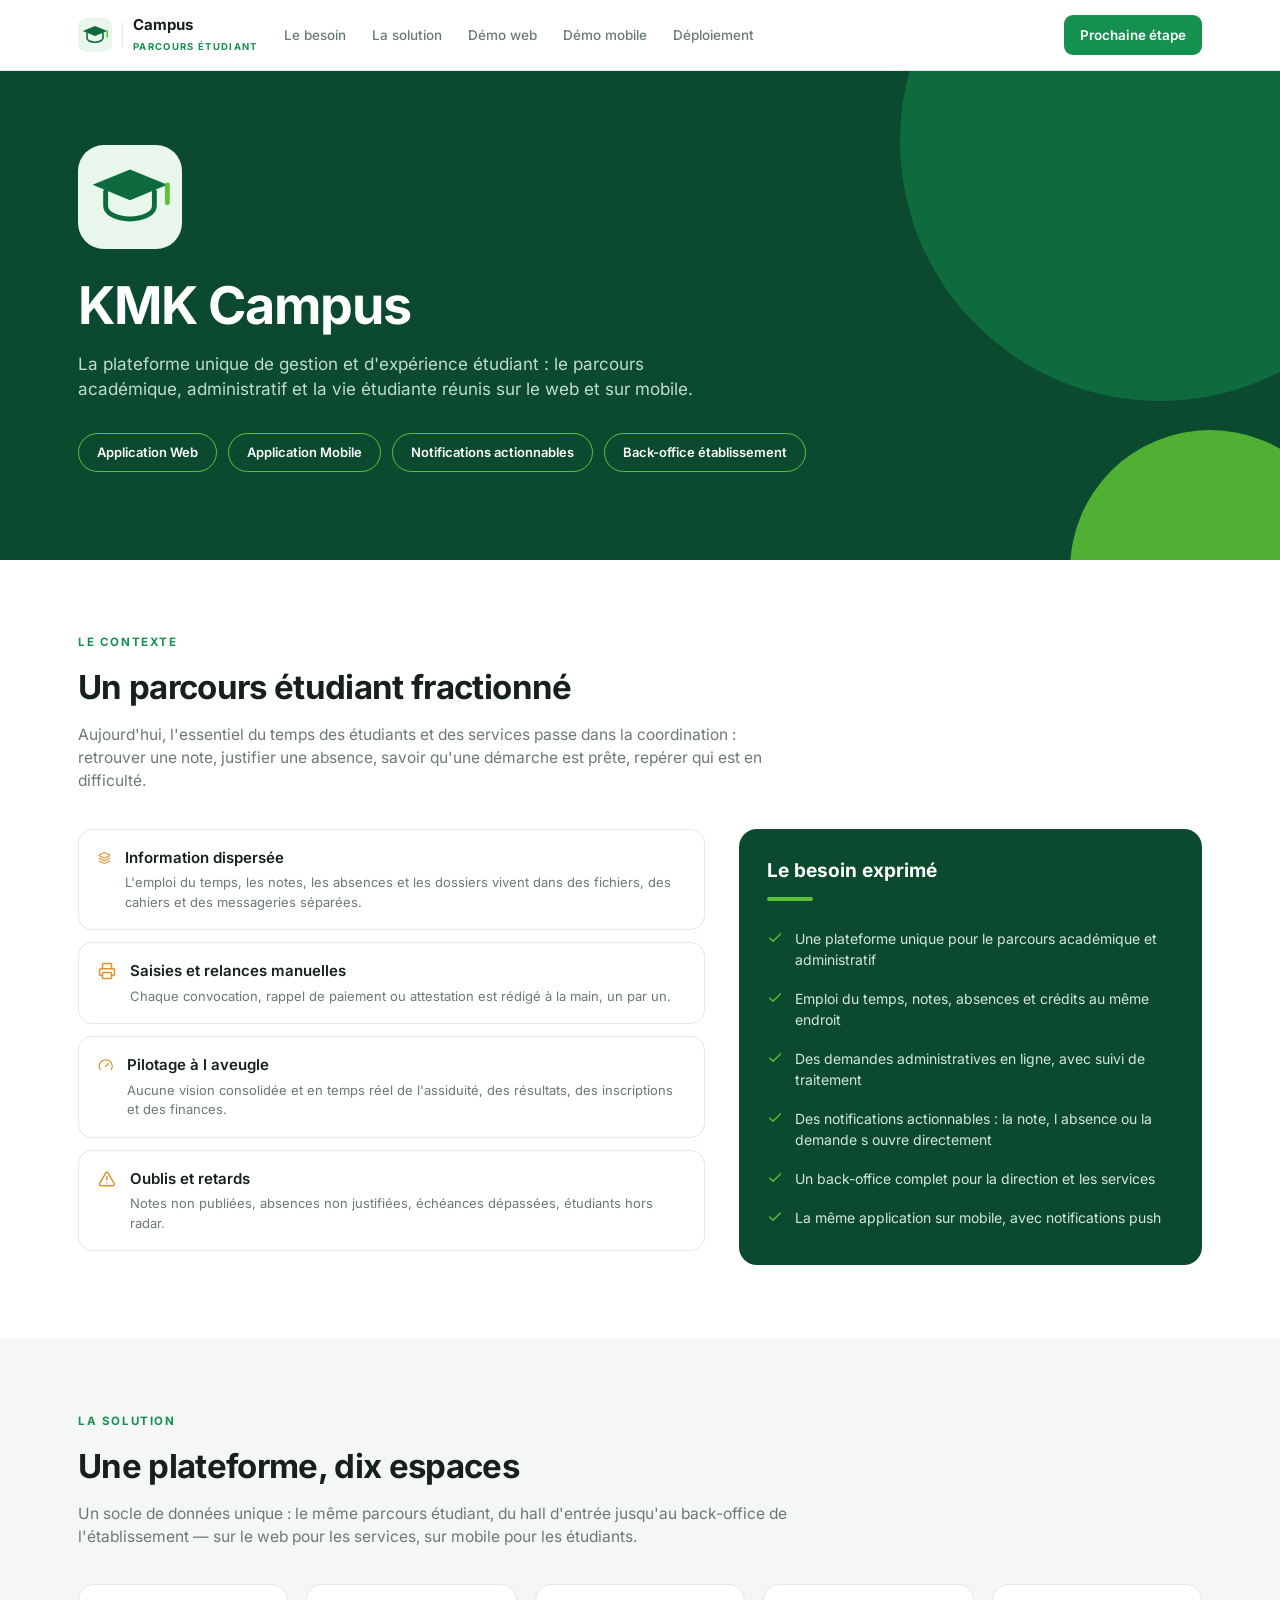
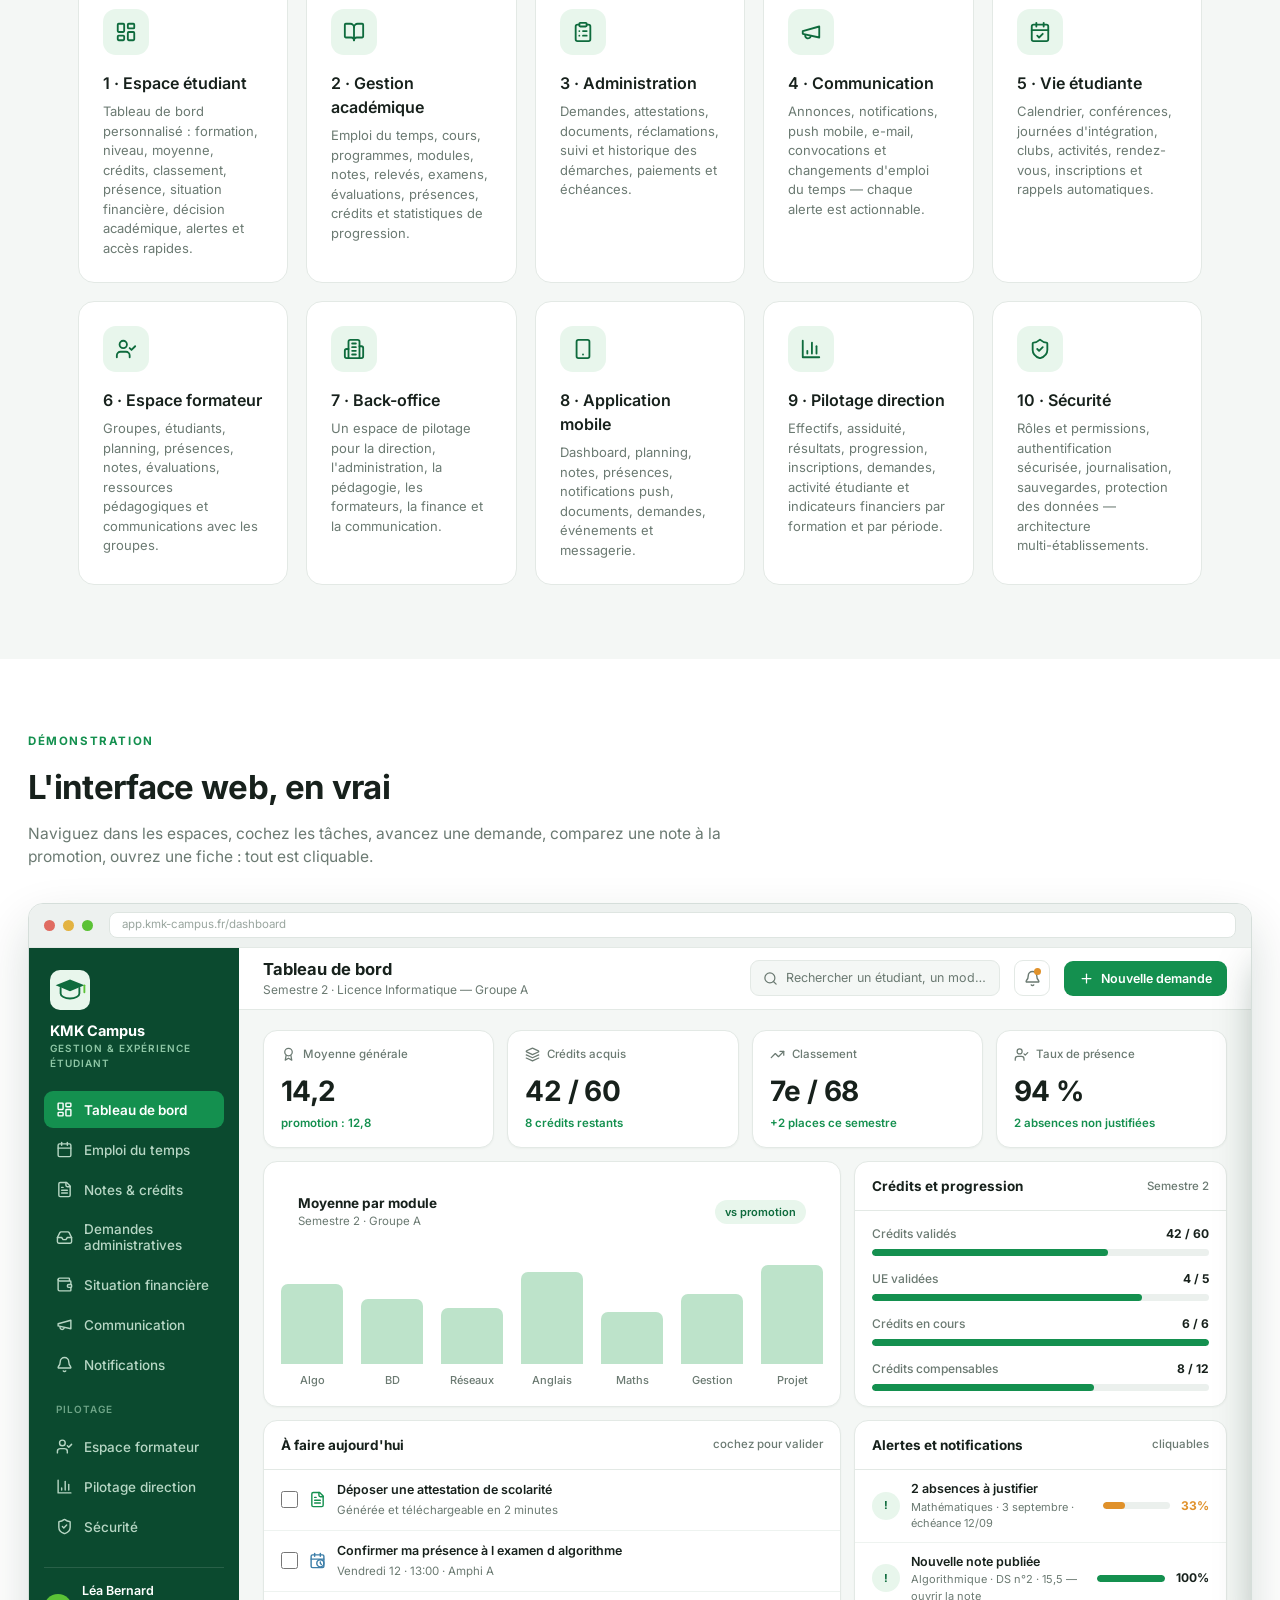
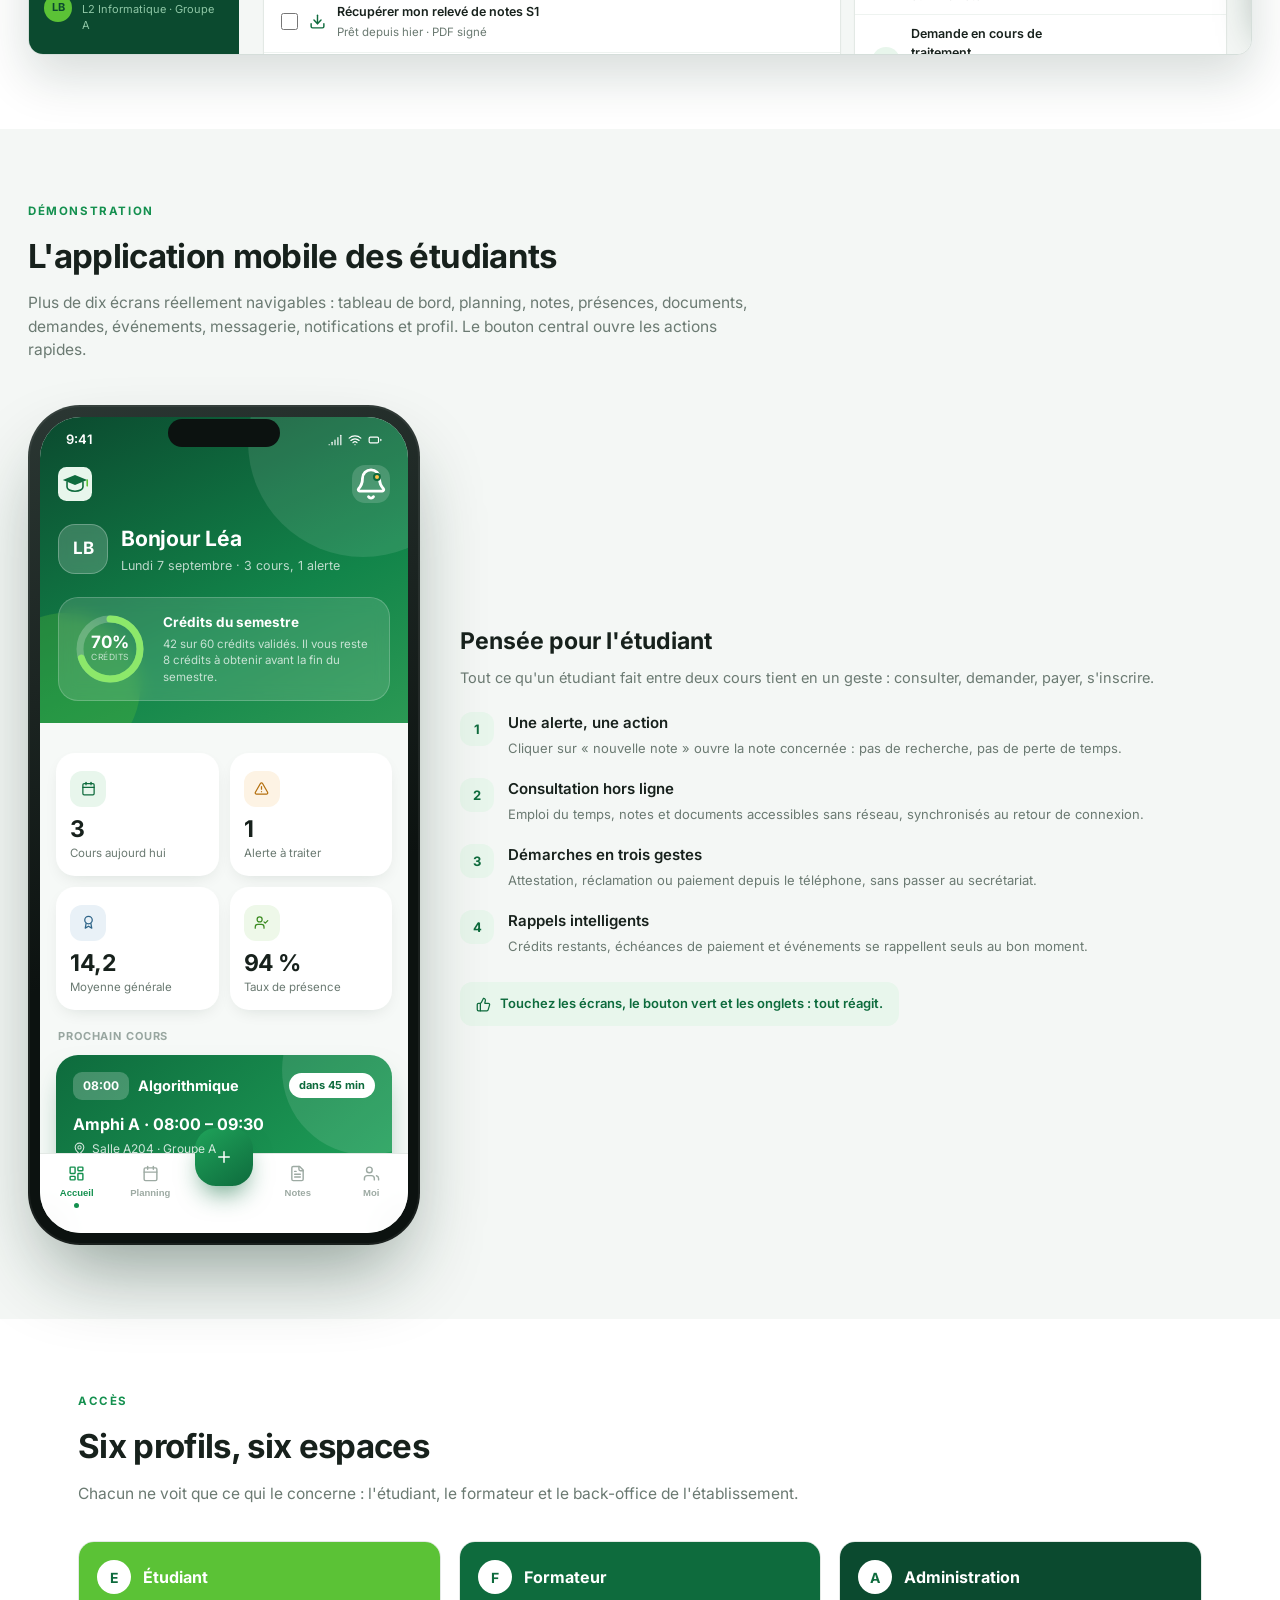
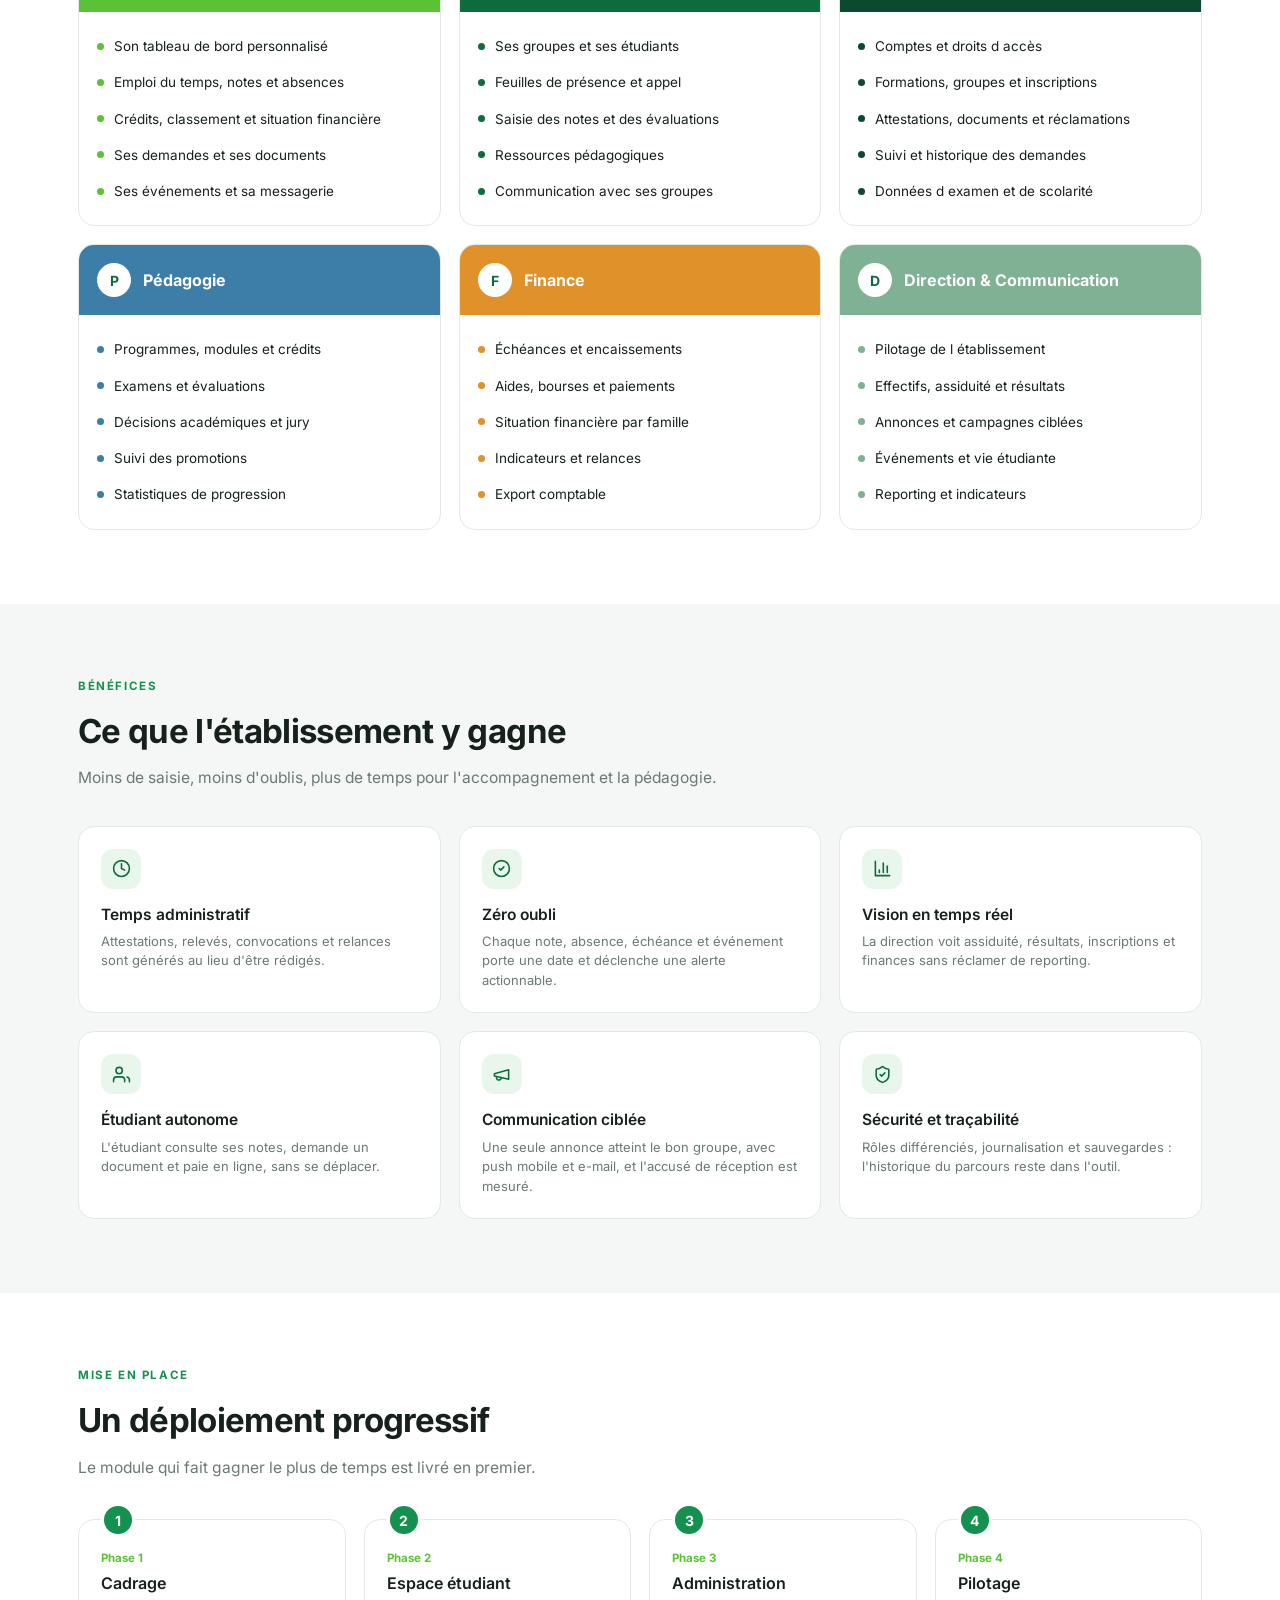
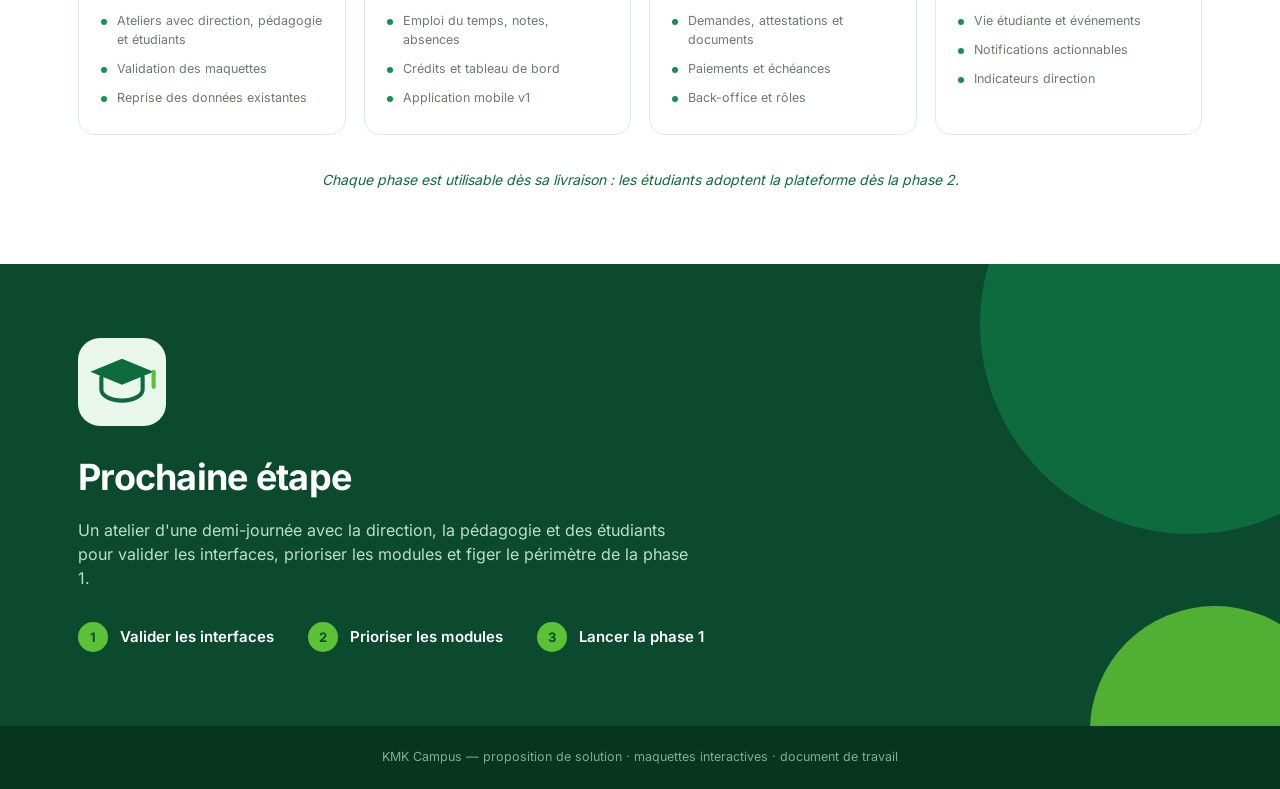
==== index.html @ d6af0381 "Rename kmk.html to index.html" ====
<!doctype html><html lang="fr"><head>
<meta charset="utf-8"><meta name="viewport" content="width=device-width,initial-scale=1">
<title>KMK Campus — Plateforme de gestion et d’expérience étudiant</title>
<style>@font-face{font-family:'Inter';font-style:normal;font-weight:400;font-display:swap;src:url([data-uri]) format('woff2');}@font-face{font-family:'Inter';font-style:normal;font-weight:500;font-display:swap;src:url([data-uri]) format('woff2');}@font-face{font-family:'Inter';font-style:normal;font-weight:600;font-display:swap;src:url([data-uri]) format('woff2');}@font-face{font-family:'Inter';font-style:normal;font-weight:700;font-display:swap;src:url([data-uri]) format('woff2');}
*{box-sizing:border-box;margin:0;padding:0}
:root{--ink:#17211C;--g900:#0B4A2F;--g800:#0D5A38;--g700:#0E6B3D;--g500:#14904F;--leaf:#5BC236;
--soft:#E8F6EC;--bg:#F4F7F5;--bd:#E3E9E5;--mu:#6B7A72;--amber:#E0912A;--blue:#3C7EA8}
html{scroll-behavior:smooth}
body{font-family:'Inter',system-ui,sans-serif;color:var(--ink);background:#fff;-webkit-font-smoothing:antialiased;line-height:1.5}
.wrap{max-width:1180px;margin:0 auto;padding:0 28px}
.wrap.wide{max-width:1340px}
[hidden]{display:none!important}
svg{flex:0 0 auto}
/* nav */
.topnav{position:sticky;top:0;z-index:50;background:rgba(255,255,255,.92);backdrop-filter:blur(10px);border-bottom:1px solid var(--bd)}
.topnav .wrap{display:flex;align-items:center;gap:26px;height:70px}
.topnav .nb2{display:flex;align-items:center;gap:10px;text-decoration:none}
.topnav .nb2 img{width:132px;height:auto}
.topnav .nb2 .div{width:1px;height:26px;background:var(--bd)}
.topnav .nl1{font-size:15px;font-weight:700;color:var(--ink);line-height:1.15}
.topnav .nl2{font-size:9.5px;letter-spacing:.14em;color:var(--g500);font-weight:700}
.topnav a{color:var(--mu);text-decoration:none;font-size:13.5px;font-weight:500}
.topnav a:hover{color:var(--g700)}
.topnav .sp{margin-left:auto}
.cta{background:var(--g500);color:#fff!important;border-radius:9px;padding:10px 16px;font-weight:600!important}
/* hero */
.hero{background:var(--g900);color:#fff;padding:74px 0 88px;position:relative;overflow:hidden}
.hero:after{content:"";position:absolute;width:520px;height:520px;border-radius:50%;background:var(--g700);right:-140px;top:-190px}
.hero:before{content:"";position:absolute;width:280px;height:280px;border-radius:50%;background:var(--leaf);right:-70px;bottom:-150px;opacity:.85}
.hero .wrap{position:relative;z-index:2;max-width:1180px}
.logobox{display:block;margin-bottom:30px}
.logobox img{display:block;width:250px;height:auto}
.hero h1{font-size:52px;font-weight:700;letter-spacing:-.02em;line-height:1.05}
.hero p{font-size:17px;color:#BFDDCC;margin-top:18px;max-width:620px}
.chips{display:flex;gap:11px;margin-top:30px;flex-wrap:wrap}
.chip{border:1px solid var(--leaf);border-radius:999px;padding:9px 18px;font-size:13px;font-weight:600}
.kicker{font-size:11.5px;letter-spacing:.14em;text-transform:uppercase;color:var(--g500);font-weight:700}
section{padding:74px 0}
section.alt{background:var(--bg)}
h2{font-size:33px;font-weight:700;letter-spacing:-.02em;margin:12px 0 10px}
.lead{color:var(--mu);font-size:15.5px;max-width:720px}
/* besoin */
.cols{display:grid;grid-template-columns:1.15fr .85fr;gap:34px;margin-top:36px;align-items:start}
.pcard{display:flex;gap:14px;background:#fff;border:1px solid var(--bd);border-radius:14px;padding:17px 19px;margin-bottom:12px}
.pi{color:var(--amber);display:flex;padding-top:2px}
.pcard h4{font-size:15px;font-weight:600}
.pcard p{font-size:13px;color:var(--mu);margin-top:4px}
.needs{background:var(--g900);color:#fff;border-radius:18px;padding:28px}
.needs h3{font-size:19px;margin-bottom:6px}
.needs .u{width:46px;height:4px;background:var(--leaf);border-radius:3px;margin:12px 0 18px}
.needs li{list-style:none;display:flex;gap:12px;align-items:flex-start;padding:9px 0;font-size:14px;color:#D3E7DB}
.needs li svg{color:var(--leaf);margin-top:2px}
/* modules */
.mods{display:grid;grid-template-columns:repeat(4,1fr);gap:18px;margin-top:36px}
.mod{background:#fff;border:1px solid var(--bd);border-radius:16px;padding:24px}
.mic{width:46px;height:46px;border-radius:13px;background:var(--soft);color:var(--g700);display:flex;align-items:center;justify-content:center;margin-bottom:16px}
.mod h4{font-size:16px;font-weight:600}
.mod p{font-size:13px;color:var(--mu);margin-top:7px}
/* demo shell */
.demo{margin-top:34px}
.browser{border:1px solid #D5DEDA;border-radius:15px;overflow:hidden;box-shadow:0 22px 50px rgba(11,45,28,.16);background:#fff}
.bbar{height:44px;background:#EDF1EF;border-bottom:1px solid var(--bd);display:flex;align-items:center;gap:8px;padding:0 15px}
.bdot{width:11px;height:11px;border-radius:50%}
.url{flex:1;background:#fff;border:1px solid #DEE5E1;border-radius:8px;height:26px;display:flex;align-items:center;padding:0 12px;font-size:11.5px;color:#9AA69F;margin-left:8px}
.app{display:flex;height:706px}
.side{width:238px;flex:0 0 238px;background:var(--g900);color:#fff;padding:20px 15px;display:flex;flex-direction:column}
.brand{padding:2px 6px 20px}
.brand img{width:124px;height:auto;display:block;margin-bottom:10px}
.bt{font-size:14.5px;font-weight:700}
.bs{font-size:10px;color:#8FC7A6;letter-spacing:.1em;font-weight:600}
.nav{display:flex;flex-direction:column;gap:3px}
.nav button{display:flex;align-items:center;gap:11px;padding:10px 12px;border-radius:9px;color:#B7D6C4;font:500 13.5px 'Inter';background:none;border:0;cursor:pointer;text-align:left}
.nav button:hover{background:rgba(255,255,255,.08);color:#fff}
.nav button.on{background:var(--g500);color:#fff;font-weight:600}
.sep{margin:16px 12px 8px;font-size:10px;letter-spacing:.1em;text-transform:uppercase;color:#6EA487;font-weight:600}
.sfoot{margin-top:auto;display:flex;align-items:center;gap:10px;padding-top:14px;border-top:1px solid rgba(255,255,255,.12)}
.sfoot .av{background:var(--leaf);color:var(--g900)}
.sfoot .n{font-size:12.5px;font-weight:600}.sfoot .r{font-size:11px;color:#8FC7A6}
.main{flex:1;display:flex;flex-direction:column;min-width:0}
.top{height:62px;border-bottom:1px solid var(--bd);display:flex;align-items:center;padding:0 24px;gap:14px;flex:0 0 62px}
.top h1{font-size:16.5px;font-weight:700}
.top .sub{font-size:12px;color:var(--mu)}
.search{margin-left:auto;display:flex;align-items:center;gap:8px;background:var(--bg);border:1px solid var(--bd);border-radius:9px;padding:8px 12px;width:250px;color:var(--mu);font-size:12.5px;white-space:nowrap;overflow:hidden}
.search span{overflow:hidden;text-overflow:ellipsis;min-width:0}
.ibtn{width:36px;height:36px;border-radius:9px;border:1px solid var(--bd);display:flex;align-items:center;justify-content:center;color:var(--mu);position:relative;background:#fff;cursor:pointer}
.ibtn .d{position:absolute;top:7px;right:8px;width:7px;height:7px;border-radius:50%;background:var(--amber)}
.stage{flex:1;overflow:auto;padding:20px 24px;background:var(--bg)}
.card{background:#fff;border:1px solid var(--bd);border-radius:14px;box-shadow:0 1px 2px rgba(16,40,28,.04)}
.ch,.chd{display:flex;align-items:center;justify-content:space-between;padding:14px 17px;border-bottom:1px solid var(--bd)}
.chd{border:0;padding-bottom:0}
.ch h3,.chd h3{font-size:13.5px;font-weight:700}
.chd p{font-size:11.5px;color:var(--mu)}
.m{font-size:11.5px;color:var(--mu);font-weight:500}
.grid4{display:grid;grid-template-columns:repeat(4,1fr);gap:13px}
.grid4.mb{margin-bottom:16px}
.kpi{padding:15px 17px}
.kpi .l,.st .l,.sc .l{font-size:11.5px;color:var(--mu);font-weight:500;display:flex;align-items:center;gap:7px}
.kpi .v{font-size:28px;font-weight:700;margin-top:7px;letter-spacing:-.02em}
.kpi .d,.sc .d{font-size:11.5px;font-weight:600;color:var(--g500);margin-top:3px}
.row{display:grid;grid-template-columns:1.55fr 1fr;gap:13px;margin-top:13px}
.chart{padding:17px}
.bars{display:flex;align-items:flex-end;gap:18px;height:142px;margin-top:16px}
.bcol{flex:1;display:flex;flex-direction:column;align-items:center;height:100%}
.bwrap{flex:1;width:100%;display:flex;align-items:flex-end}
.bwrap i{display:block;width:100%;border-radius:7px 7px 0 0;background:#BDE3CA;transition:height .5s}
.bcol span{font-size:11px;color:var(--mu);margin-top:8px;font-weight:500}
.obw{padding-top:14px}
.ob{padding:0 17px 14px}
.obl{display:flex;justify-content:space-between;font-size:12px;margin-bottom:6px;color:var(--mu);font-weight:500}
.obl b{color:var(--ink)}
.bar{height:7px;border-radius:6px;background:#EBF0ED;overflow:hidden}
.bar i{display:block;height:100%;border-radius:6px;background:var(--g500)}
.task{display:flex;align-items:center;gap:11px;padding:11px 17px;border-bottom:1px solid #EEF3F0;cursor:pointer}
.task:last-child{border:0}
.cbx{width:17px;height:17px;accent-color:#14904F;cursor:pointer}
.ti{display:flex}
.tw{display:block}
.tt{font-size:12.5px;font-weight:600;display:block}
.ts{font-size:11.5px;color:var(--mu);display:block;margin-top:2px}
.task.done .tt{text-decoration:line-through;color:var(--mu)}
.trow{display:flex;align-items:center;gap:11px;padding:10px 17px;border-bottom:1px solid #EEF3F0}
.trow:last-child{border:0}
.av{width:28px;height:28px;border-radius:50%;background:var(--soft);color:var(--g700);display:flex;align-items:center;justify-content:center;font-weight:700;font-size:11px;flex:0 0 28px}
.av.big{width:52px;height:52px;flex:0 0 52px;font-size:17px}
.tn .n{font-size:12.5px;font-weight:600}.tn .s{font-size:11px;color:var(--mu)}
.tb{margin-left:auto;width:92px}.tp{font-size:12px;width:36px;text-align:right}
/* agenda */
.flex{display:flex;gap:13px;align-items:flex-start}
.grow{flex:1;min-width:0}
.rail{width:292px;flex:0 0 292px;display:flex;flex-direction:column;gap:13px}
.hdr{display:grid;grid-template-columns:62px repeat(6,1fr);border-bottom:1px solid var(--bd)}
.dh{padding:10px 0 11px;text-align:center;border-left:1px solid var(--bd)}
.dh b{display:block;font-size:12.5px}.dh span{font-size:11px;color:var(--mu)}
.cal{display:grid;grid-template-columns:62px repeat(6,1fr);height:522px}
.hrs{display:flex;flex-direction:column}
.hr{height:58px;font-size:10.5px;color:var(--mu);text-align:right;padding-right:8px;transform:translateY(-6px)}
.col{border-left:1px solid var(--bd);position:relative;background-image:repeating-linear-gradient(to bottom,#EEF3F0 0 1px,transparent 1px 58px)}
.ev{position:absolute;left:4px;right:4px;border-radius:8px;padding:6px 8px;color:#fff;overflow:hidden;cursor:pointer;transition:transform .12s}
.ev:hover{transform:scale(1.03)}
.ev b{display:block;font-size:10.5px;font-weight:600;line-height:1.25;white-space:nowrap;overflow:hidden;text-overflow:ellipsis}
.ev span{font-size:9.5px;opacity:.86;display:block;margin-top:2px;white-space:nowrap;overflow:hidden;text-overflow:ellipsis}
.slot,.miss{display:flex;align-items:center;gap:9px;padding:11px 15px;border-bottom:1px solid #EEF3F0;font-size:12px}
.slot:last-child,.miss:last-child{border:0}
.slot b{font-weight:600}.mu{color:var(--mu)}
.lk{margin-left:auto;background:none;border:0;color:var(--g500);font:600 11.5px 'Inter';cursor:pointer}
.lk:hover{text-decoration:underline}
.miss .am{color:var(--amber);display:flex}
.miss .n{font-size:12.5px;font-weight:600}.miss .s{font-size:11px;color:var(--amber);margin-top:2px}
.note{padding:16px}
.nt{display:flex;align-items:center;gap:9px;color:var(--g500);margin-bottom:9px}
.nt b{font-size:13px;color:var(--ink)}
.note p{font-size:11.5px;color:var(--mu);line-height:1.55}
/* kanban */
.hint{font-size:12px;color:var(--mu);display:flex;align-items:center;gap:8px;margin-bottom:12px}
.kan{display:grid;grid-template-columns:repeat(5,minmax(178px,1fr));gap:12px;overflow-x:auto;padding-bottom:6px}
.kcol{background:#EFF3F1;border-radius:13px;padding:11px;min-height:360px}
.kcol.over{outline:2px dashed var(--leaf);outline-offset:-3px}
.kh{display:flex;align-items:center;gap:8px;padding:2px 4px 11px}
.kh b{font-size:12.5px}.kd{width:9px;height:9px;border-radius:50%}
.kn{margin-left:auto;font-size:11px;color:var(--mu);background:#fff;border-radius:20px;padding:1px 8px;font-weight:600}
.kc{background:#fff;border:1px solid var(--bd);border-radius:11px;padding:11px;margin-bottom:9px;cursor:grab}
.kc.drag{opacity:.45}
.kc .n{font-size:12.5px;font-weight:600;white-space:nowrap}.kc .s{font-size:10.5px;color:var(--mu);margin-top:1px;white-space:nowrap;overflow:hidden;text-overflow:ellipsis}
.kc .who>div{min-width:0}
.who{display:flex;align-items:center;gap:10px}
.kf{display:flex;align-items:center;margin-top:10px}
.adv{margin-left:auto;background:var(--soft);border:0;color:var(--g700);border-radius:7px;width:26px;height:24px;display:flex;align-items:center;justify-content:center;cursor:pointer}
.adv:hover{background:var(--g500);color:#fff}
.kadd{font-size:11.5px;color:var(--mu);display:flex;align-items:center;gap:6px;justify-content:center;padding:8px;border:1px dashed #CBD8D1;border-radius:10px}
.st{padding:14px 16px}.st .v{font-size:23px;font-weight:700;margin-top:5px}
/* commercial */
.two{display:grid;grid-template-columns:1fr 1fr;gap:13px}
.two2{display:grid;grid-template-columns:1fr 1.2fr;gap:13px;align-items:start}
.fun{padding:17px}
.fr{margin-top:10px}
.fb{border-radius:9px;height:44px;display:flex;align-items:center;justify-content:space-between;padding:0 15px;color:#fff;margin:0 auto;transition:width .6s}
.fb span{font-size:12.5px;font-weight:600}.fb b{font-size:15px}
.st2{display:grid;grid-template-columns:1fr 1fr;gap:13px}
.sc{padding:15px 17px}.sc .v{font-size:25px;font-weight:700;margin-top:6px}
.mt{margin-top:13px;overflow:hidden}
table{width:100%;border-collapse:collapse}
th{text-align:left;font-size:10.5px;letter-spacing:.06em;text-transform:uppercase;color:var(--mu);font-weight:600;padding:11px 17px;background:#FAFCFB;border-bottom:1px solid var(--bd)}
td{padding:11px 17px;font-size:12.5px;border-bottom:1px solid #EEF3F0}
tr:last-child td{border:0}
.nm{font-weight:600}.sub{font-size:11px;color:var(--mu)}
.ta{text-align:right}
.act{font:600 11.5px 'Inter';color:var(--g700);border:1px solid var(--bd);border-radius:8px;padding:6px 12px;background:#fff;cursor:pointer}
.act:hover{background:var(--soft);border-color:var(--soft)}
.pill{display:inline-flex;align-items:center;gap:5px;border-radius:999px;padding:4px 10px;font-size:11px;font-weight:600;white-space:nowrap}
.pill.amber{background:#FDF3E4;color:#B4700F}
.pill.blue{background:#E9F1F7;color:#2E6488}
.pill.green{background:var(--soft);color:var(--g700)}
.pill.grey{background:#F1F5F3;color:var(--mu)}
.pill.soft{background:var(--soft);color:var(--g700)}
.pill.solid{background:var(--g500);color:#fff}
.pill.solid2{background:var(--amber);color:#fff}
/* messages */
.tpl{display:flex;align-items:center;gap:11px;padding:12px 15px;border-bottom:1px solid #EEF3F0;cursor:pointer}
.tpl:last-child{border:0}
.tpl.on{background:#F3FAF5}
.tpl:hover{background:#F7FBF9}
.tag{color:#fff;font-size:10px;font-weight:700;border-radius:6px;padding:4px 8px;min-width:62px;text-align:center}
.tpl .n{font-size:12.5px;font-weight:600}.tpl .s{font-size:11px;color:var(--mu);margin-top:1px}
.sw{margin-left:auto;width:34px;height:19px;border-radius:20px;background:#D6DFDA;position:relative;flex:0 0 34px;transition:background .2s}
.sw i{position:absolute;top:2px;left:2px;width:15px;height:15px;border-radius:50%;background:#fff;transition:left .2s}
.sw.on{background:var(--g500)}.sw.on i{left:17px}
.edit{padding:17px}
.ehd{display:flex;align-items:center;gap:10px}
.et{font-size:13.5px;font-weight:700}.es{font-size:11.5px;color:var(--mu)}
.lbl{font-size:10.5px;letter-spacing:.06em;text-transform:uppercase;color:var(--mu);font-weight:600;margin:16px 0 8px}
.bubble{background:#EAF7EE;border:1px solid #CDE9D8;border-radius:13px 13px 13px 4px;padding:13px 15px;font-size:12.5px;line-height:1.6;outline:none}
.bubble:focus{border-color:var(--g500)}
.meta{font-size:11px;color:var(--mu);margin-top:7px;display:flex;gap:6px;align-items:center}
.var{background:#F1F5F3;border:1px solid var(--bd);border-radius:7px;padding:5px 10px;font:600 11px 'Inter';color:var(--g700);margin:0 6px 6px 0;cursor:pointer}
.var:hover{background:var(--soft);border-color:var(--soft)}
.prev{background:#fff;border:1px solid var(--bd);border-left:3px solid var(--g500);border-radius:8px;padding:12px 14px;font-size:12.5px;line-height:1.6;color:var(--ink)}
.acts{display:flex;gap:9px;margin-top:16px;flex-wrap:wrap}
.btn{background:var(--g500);color:#fff;border:0;border-radius:9px;padding:10px 15px;font:600 12.5px 'Inter';display:inline-flex;align-items:center;gap:7px;cursor:pointer}
.btn:hover{background:var(--g700)}
.btn.ghost{background:#fff;color:var(--g700);border:1px solid var(--bd)}
.btn.ghost:hover{background:var(--soft)}

/* ================= mobile premium ================= */
.mobwrap{display:grid;grid-template-columns:auto 1fr;gap:64px;align-items:center;margin-top:44px}
.phone{width:392px;height:840px;border-radius:52px;padding:12px;margin:0 auto;position:relative;
  background:linear-gradient(160deg,#2B3733,#0C1210 60%);
  box-shadow:0 40px 80px -20px rgba(11,45,28,.45),0 0 0 2px rgba(255,255,255,.06) inset}
.phone:before{content:"";position:absolute;inset:-40px;border-radius:70px;background:radial-gradient(circle at 30% 20%,rgba(91,194,54,.28),transparent 62%);z-index:-1}
.notch{position:absolute;top:14px;left:50%;transform:translateX(-50%);width:112px;height:28px;border-radius:16px;background:#0C1210;z-index:20}
.screen{width:100%;height:100%;border-radius:41px;background:#F6F9F7;overflow:hidden;display:flex;flex-direction:column;position:relative}
.status{height:46px;display:flex;align-items:center;justify-content:space-between;padding:0 8px;font-size:13px;font-weight:600;flex:0 0 46px;position:relative;z-index:6}
.status.light{color:#fff}
.mstack{flex:1;position:relative;overflow:hidden}
.mview{position:absolute;inset:0;display:flex;flex-direction:column;overflow:hidden}
.mview[hidden]{display:none!important}
@keyframes mIn{from{opacity:0;transform:translateY(14px) scale(.985)}to{opacity:1;transform:none}}
.mview:not([hidden]){animation:mIn .34s cubic-bezier(.22,.9,.28,1)}
.mbody{flex:1;overflow:auto;padding:0 16px 34px;scrollbar-width:none}
.mbody::-webkit-scrollbar{display:none}

/* hero header */
.mhero{position:relative;color:#fff;padding:0 18px 22px;overflow:hidden;
  background:linear-gradient(155deg,#0B4A2F 0%,#12854A 62%,#3FA95C 130%)}
.mhero:after{content:"";position:absolute;width:230px;height:230px;border-radius:50%;right:-70px;top:-90px;background:rgba(255,255,255,.10)}
.mhero:before{content:"";position:absolute;width:150px;height:150px;border-radius:50%;left:-50px;bottom:-40px;background:rgba(91,194,54,.28)}
.mhero>*{position:relative;z-index:2}
.mhr{display:flex;align-items:center;gap:12px;padding-top:2px}
.mhr img{width:96px;height:auto}
.mbell{margin-left:auto;width:38px;height:38px;border-radius:13px;background:rgba(255,255,255,.16);display:flex;align-items:center;justify-content:center;position:relative;cursor:pointer;border:0;color:#fff}
.mbell i{position:absolute;top:8px;right:9px;width:8px;height:8px;border-radius:50%;background:#FFC24A;border:2px solid #0E6B3D}
.mgreet{display:flex;align-items:center;gap:13px;margin-top:20px}
.mav{width:50px;height:50px;border-radius:17px;background:rgba(255,255,255,.18);backdrop-filter:blur(6px);display:flex;align-items:center;justify-content:center;font-weight:700;font-size:17px;border:1px solid rgba(255,255,255,.25)}
.mh{font-size:21px;font-weight:700;letter-spacing:-.01em}
.ms{font-size:12.5px;color:rgba(255,255,255,.72);margin-top:2px}

/* ring */
.ringcard{display:flex;align-items:center;gap:18px;margin-top:22px;background:rgba(255,255,255,.13);
  border:1px solid rgba(255,255,255,.2);border-radius:20px;padding:14px 16px;backdrop-filter:blur(8px)}
.ring{position:relative;width:70px;height:70px;flex:0 0 70px}
.ring svg{transform:rotate(-90deg)}
.ring .rv{position:absolute;inset:0;display:flex;flex-direction:column;align-items:center;justify-content:center}
.ring .rv b{font-size:17px;line-height:1}
.ring .rv span{font-size:8.5px;color:rgba(255,255,255,.7);letter-spacing:.06em}
.rt{font-size:13.5px;font-weight:700}
.rs{font-size:11.5px;color:rgba(255,255,255,.72);margin-top:3px;line-height:1.45}

/* stats grid */
.mgrid{display:grid;grid-template-columns:1fr 1fr;gap:11px;margin-top:14px}
.mst{background:#fff;border-radius:19px;padding:14px;box-shadow:0 6px 18px -8px rgba(12,40,26,.16)}
.mst .ic{width:36px;height:36px;border-radius:12px;display:flex;align-items:center;justify-content:center;margin-bottom:11px}
.mst b{font-size:23px;letter-spacing:-.02em;display:block;line-height:1}
.mst span{font-size:11.5px;color:var(--mu);display:block;margin-top:4px}
.mtitle{font-size:11px;font-weight:700;letter-spacing:.08em;text-transform:uppercase;color:#98A6A0;margin:18px 2px 10px;display:flex;align-items:center}
.mtitle a{margin-left:auto;color:var(--g500);font-size:10.5px;text-transform:none;letter-spacing:0;cursor:pointer}

/* next appointment */
.mnext{border-radius:22px;padding:17px;color:#fff;position:relative;overflow:hidden;
  background:linear-gradient(140deg,#0E6B3D,#1FA35A 90%);box-shadow:0 14px 30px -12px rgba(14,107,61,.6)}
.mnext:after{content:"";position:absolute;width:170px;height:170px;border-radius:50%;right:-60px;top:-70px;background:rgba(255,255,255,.11)}
.mnext>*{position:relative;z-index:2}
.mnr{display:flex;align-items:center;gap:9px}
.tchip{background:rgba(255,255,255,.22);border-radius:9px;padding:5px 10px;font-size:12px;font-weight:700}
.mnr b{font-size:14.5px}
.cdown{margin-left:auto;font-size:11px;background:#fff;color:var(--g700);border-radius:20px;padding:4px 10px;font-weight:700}
.mnn{font-size:16px;font-weight:700;margin-top:12px}
.mna{font-size:12px;color:rgba(255,255,255,.8);margin-top:4px;display:flex;align-items:center;gap:6px}
.mnb{display:flex;gap:9px;margin-top:15px}
.mbtn{flex:1;border:0;border-radius:13px;padding:12px;font:600 12.5px 'Inter';display:flex;align-items:center;justify-content:center;gap:7px;cursor:pointer;
  background:#fff;color:var(--g700);transition:transform .12s}
.mbtn:active{transform:scale(.96)}
.mbtn.glass{background:rgba(255,255,255,.2);color:#fff;border:1px solid rgba(255,255,255,.35)}
.mbtn.solid{background:var(--g500);color:#fff}
.mbtn.line{background:#fff;color:var(--g700);border:1.5px solid var(--g500)}
.mbtn.wide{width:100%;margin-bottom:10px;padding:14px;font-size:13px}

/* week sparkline */
.week{background:#fff;border-radius:20px;padding:16px;box-shadow:0 6px 18px -8px rgba(12,40,26,.16)}
.wkh{display:flex;align-items:center;justify-content:space-between;margin-bottom:14px}
.wkh b{font-size:13.5px}.wkh span{font-size:11px;color:var(--g500);font-weight:600}
.wbars{display:flex;align-items:flex-end;gap:9px;height:76px}
.wcol{flex:1;display:flex;flex-direction:column;align-items:center;height:100%}
.wcol .wb{flex:1;width:100%;display:flex;align-items:flex-end}
.wcol i{width:100%;border-radius:6px 6px 3px 3px;background:linear-gradient(180deg,#8FD9A4,#CFEBD8)}
.wcol.on i{background:linear-gradient(180deg,#14904F,#3FA95C)}
.wcol span{font-size:9.5px;color:#98A6A0;margin-top:7px;font-weight:600}

/* quick actions */
.qact{display:grid;grid-template-columns:repeat(4,1fr);gap:9px}
.qa2{background:#fff;border-radius:17px;padding:13px 6px;text-align:center;cursor:pointer;box-shadow:0 6px 16px -9px rgba(12,40,26,.18);transition:transform .12s}
.qa2:active{transform:scale(.94)}
.qa2 .ic{width:34px;height:34px;border-radius:12px;background:var(--soft);color:var(--g700);display:flex;align-items:center;justify-content:center;margin:0 auto 7px}
.qa2 span{font-size:10px;font-weight:600;color:var(--mu);display:block;line-height:1.25}

/* generic mobile header (secondary screens) */
.mtop{background:#fff;display:flex;align-items:center;gap:11px;padding:6px 18px 16px;border-bottom:1px solid var(--bd)}
.mtop b{font-size:18px;font-weight:700}
.bk,.mo{display:flex;cursor:pointer;color:var(--ink)}
.mo{margin-left:auto;color:var(--mu)}
.msearch{display:flex;align-items:center;gap:9px;background:#EFF3F1;border-radius:14px;padding:11px 13px;color:#98A6A0;font-size:12.5px;margin:14px 0 12px}
.chips2{display:flex;gap:8px;overflow-x:auto;padding-bottom:4px;scrollbar-width:none}
.chips2::-webkit-scrollbar{display:none}
.chip2{background:#fff;border:1px solid var(--bd);border-radius:20px;padding:7px 13px;font-size:11.5px;font-weight:600;color:var(--mu);white-space:nowrap;cursor:pointer}
.chip2.on{background:var(--g500);border-color:var(--g500);color:#fff}

/* day timeline */
.days{display:flex;gap:7px;margin:10px 0 4px}
.day{flex:1;border-radius:15px;padding:10px 0;text-align:center;background:#fff;cursor:pointer;border:1px solid var(--bd)}
.day span{display:block;font-size:9.5px;color:var(--mu);font-weight:600}
.day b{display:block;font-size:14px;margin-top:3px}
.day.on{background:var(--g900);border-color:var(--g900);color:#fff}
.day.on span{color:#8FC7A6}
.mwk{display:flex;align-items:center;justify-content:space-between;margin:14px 2px 0}
.mwkb{width:34px;height:34px;border-radius:12px;border:1px solid var(--bd);background:#fff;display:flex;align-items:center;justify-content:center;color:var(--ink);cursor:pointer;flex:0 0 34px}
.mwkb:active{transform:scale(.94)}
.mwlbl{font-size:12.5px;font-weight:700;color:var(--ink)}
.mempty{background:#fff;border:1px dashed #D5DEDA;border-radius:17px;padding:24px 16px;text-align:center;color:var(--mu);font-size:12.5px;display:flex;flex-direction:column;align-items:center;gap:10px}
.mempty svg{color:#B9C6C0}
.tl{position:relative;padding-left:56px;margin-top:6px}
.tl:before{content:"";position:absolute;left:44px;top:8px;bottom:8px;width:2px;background:#E3E9E5}
.tli{position:relative;margin-bottom:11px;background:#fff;border-radius:17px;padding:14px;box-shadow:0 6px 16px -10px rgba(12,40,26,.2);cursor:pointer;transition:transform .12s}
.tli:active{transform:scale(.98)}
.tli .hr2{position:absolute;left:-56px;top:15px;font-size:11px;font-weight:700;color:var(--mu);width:38px;text-align:right}
.tli .dotm{position:absolute;left:-14px;top:18px;width:11px;height:11px;border-radius:50%;border:2.5px solid #fff;box-shadow:0 0 0 1.5px currentColor}
.tli h5{font-size:13.5px;font-weight:600}
.tli p{font-size:11.5px;color:var(--mu);margin-top:3px}
.tli .tag2{margin-top:9px;display:inline-flex}

/* client list */
.cli2{background:#fff;border-radius:17px;padding:13px;display:flex;align-items:center;gap:12px;margin-bottom:9px;cursor:pointer;box-shadow:0 6px 16px -11px rgba(12,40,26,.2);transition:transform .12s}
.cli2:active{transform:scale(.98)}
.cli2 .n{font-size:13.5px;font-weight:600}
.cli2 .s{font-size:11.5px;color:var(--mu);margin-top:2px}
.cli2 .go{margin-left:auto;color:#C3CDC8;display:flex}
.avm{width:42px;height:42px;border-radius:15px;display:flex;align-items:center;justify-content:center;font-weight:700;font-size:13.5px;flex:0 0 42px}

/* fiche client */
.chero{border-radius:22px;padding:18px;color:#fff;background:linear-gradient(140deg,#0B4A2F,#178A4C 95%);position:relative;overflow:hidden}
.chero:after{content:"";position:absolute;width:160px;height:160px;border-radius:50%;right:-60px;bottom:-80px;background:rgba(255,255,255,.1)}
.chero>*{position:relative;z-index:2}
.chr{display:flex;align-items:center;gap:13px}
.chr .avm{background:rgba(255,255,255,.2);color:#fff;width:52px;height:52px;flex:0 0 52px;font-size:16px;border:1px solid rgba(255,255,255,.25)}
.cn{font-size:18px;font-weight:700}
.cs{font-size:11.5px;color:rgba(255,255,255,.75);margin-top:2px}
.qas{display:flex;gap:8px;margin-top:16px}
.qas .q{flex:1;background:rgba(255,255,255,.16);border:1px solid rgba(255,255,255,.22);border-radius:14px;padding:11px 0;text-align:center;cursor:pointer}
.qas .q span{display:block;font-size:9.5px;margin-top:5px;font-weight:600;color:rgba(255,255,255,.85)}
.mcard{background:#fff;border-radius:19px;padding:15px;margin-bottom:11px;box-shadow:0 6px 18px -11px rgba(12,40,26,.2)}
.mcard.soft{background:#F1FAF4;border:1px solid #CDE9D8;display:flex;gap:11px;align-items:flex-start}
.mcard.soft p{font-size:11.5px;line-height:1.55;color:var(--g900)}
.hrow{display:flex;gap:12px;padding-bottom:14px;position:relative}
.hrow:last-child{padding-bottom:0}
.hrow .hl{position:absolute;left:9px;top:24px;bottom:2px;width:2px;background:#E9EFEB}
.hrow:last-child .hl{display:none}
.nn2{font-size:12.5px;font-weight:600}.na2{font-size:11.5px;color:var(--mu);margin-top:2px}

/* rappels */
.nbx{background:#fff;border-radius:18px;padding:14px;display:flex;gap:12px;margin-bottom:10px;cursor:pointer;box-shadow:0 6px 16px -11px rgba(12,40,26,.2);transition:.2s}
.nbx:active{transform:scale(.98)}
.nbx.done{opacity:.45}
.nbx.done .nn2{text-decoration:line-through}
.ic{width:38px;height:38px;border-radius:13px;display:flex;align-items:center;justify-content:center;flex:0 0 38px}

/* profil */
.phero{text-align:center;padding:8px 0 4px}
.phero .avm{width:78px;height:78px;flex:none;margin:0 auto 12px;font-size:26px;border-radius:26px;background:linear-gradient(140deg,#0E6B3D,#3FA95C);color:#fff}
.phero h4{font-size:19px;font-weight:700}
.phero p{font-size:12px;color:var(--mu);margin-top:3px}
.pstats{display:grid;grid-template-columns:repeat(3,1fr);gap:10px;margin-top:16px}
.pstat{background:#fff;border-radius:17px;padding:13px 8px;text-align:center;box-shadow:0 6px 16px -11px rgba(12,40,26,.2)}
.pstat b{font-size:19px;display:block}
.pstat span{font-size:10px;color:var(--mu);display:block;margin-top:3px}
.pobj{margin-bottom:14px}
.pol{display:flex;justify-content:space-between;font-size:12px;font-weight:500;color:var(--mu);margin-bottom:7px}
.pol b{color:var(--ink)}
.mlist{background:#fff;border-radius:19px;overflow:hidden;box-shadow:0 6px 18px -11px rgba(12,40,26,.2)}
.mli{display:flex;align-items:center;gap:12px;padding:14px 15px;border-bottom:1px solid #F0F4F2;font-size:13px;cursor:pointer}
.mli:last-child{border:0}
.mli .go{margin-left:auto;color:#C3CDC8;display:flex}
.mli .sw{margin-left:auto}

/* tabbar + FAB */
.tabbar{height:80px;background:rgba(255,255,255,.94);backdrop-filter:blur(14px);border-top:1px solid var(--bd);
  display:flex;align-items:flex-start;padding-top:11px;flex:0 0 80px;position:relative}
.tab{flex:1;display:flex;flex-direction:column;align-items:center;gap:5px;color:#9DAAA3;font-size:9.5px;font-weight:600;background:none;border:0;cursor:pointer;transition:color .18s}
.tab.on{color:var(--g500)}
.tab .tdot{width:5px;height:5px;border-radius:50%;background:var(--g500);opacity:0;transition:.2s}
.tab.on .tdot{opacity:1}
.fabslot{width:74px;flex:0 0 74px}
.fab{position:absolute;left:50%;transform:translateX(-50%);top:-26px;width:58px;height:58px;border-radius:21px;border:0;cursor:pointer;
  background:linear-gradient(145deg,#1FA35A,#0E6B3D);color:#fff;display:flex;align-items:center;justify-content:center;
  box-shadow:0 14px 26px -8px rgba(14,107,61,.65);transition:transform .2s}
.fab:active{transform:translateX(-50%) scale(.92)}
.fab.open{transform:translateX(-50%) rotate(45deg)}
/* sheet */
.mask{position:absolute;inset:0;background:rgba(10,26,18,.45);opacity:0;pointer-events:none;transition:.25s;z-index:14;border-radius:41px}
.mask.on{opacity:1;pointer-events:auto}
.sheet{position:absolute;left:0;right:0;bottom:0;background:#fff;border-radius:28px 28px 41px 41px;padding:12px 18px 26px;z-index:15;
  transform:translateY(115%);transition:transform .34s cubic-bezier(.22,.9,.28,1)}
.sheet.on{transform:none}
.grab{width:44px;height:5px;border-radius:4px;background:#DEE5E1;margin:0 auto 16px}
.sheet h4{font-size:15.5px;font-weight:700;margin-bottom:14px}
.sact{display:flex;align-items:center;gap:13px;padding:13px 0;border-bottom:1px solid #F0F4F2;cursor:pointer}
.sact:last-child{border:0}
.sact .ic{width:40px;height:40px;flex:0 0 40px}
.sact .n{font-size:13.5px;font-weight:600}.sact .s{font-size:11.5px;color:var(--mu);margin-top:2px}
.pill.tag2{background:#F1F5F3;color:var(--mu)}
/* notes à droite */
.mnotes h3{font-size:23px;font-weight:700;margin-bottom:8px}
.mnotes>p{color:var(--mu);font-size:14.5px;margin-bottom:24px}
.mn{display:flex;gap:14px;margin-bottom:20px}
.mnum{width:34px;height:34px;border-radius:12px;background:var(--soft);color:var(--g700);display:flex;align-items:center;justify-content:center;font-weight:700;font-size:13px;flex:0 0 34px}
.mn h4{font-size:15px;font-weight:600}.mn p{font-size:13px;color:var(--mu);margin-top:4px}
.mtry{display:inline-flex;align-items:center;gap:9px;background:var(--soft);color:var(--g700);border-radius:12px;padding:12px 16px;font-size:13px;font-weight:600;margin-top:6px}

/* roles / gains / phases */
.roles{display:grid;grid-template-columns:repeat(3,1fr);gap:18px;margin-top:36px}
.role{background:#fff;border:1px solid var(--bd);border-radius:16px;overflow:hidden}
.rh{display:flex;align-items:center;gap:12px;padding:18px;color:#fff}
.rh b{font-size:16px}
.ri{width:34px;height:34px;border-radius:50%;background:#fff;color:var(--g700);display:flex;align-items:center;justify-content:center;font-weight:700;font-size:14px}
.role ul{list-style:none;padding:16px 18px}
.role li{display:flex;align-items:center;gap:10px;padding:8px 0;font-size:13.5px}
.role li i{width:7px;height:7px;border-radius:50%;flex:0 0 7px}
.gains{display:grid;grid-template-columns:repeat(3,1fr);gap:18px;margin-top:36px}
.gain{background:#fff;border:1px solid var(--bd);border-radius:16px;padding:22px}
.gi{width:40px;height:40px;border-radius:12px;background:var(--soft);color:var(--g700);display:flex;align-items:center;justify-content:center;margin-bottom:14px}
.gain h4{font-size:15.5px;font-weight:600}.gain p{font-size:13px;color:var(--mu);margin-top:6px}
.phases{display:grid;grid-template-columns:repeat(4,1fr);gap:18px;margin-top:40px}
.phase{background:#fff;border:1px solid var(--bd);border-radius:16px;padding:22px;position:relative}
.pn{position:absolute;top:-17px;left:22px;width:34px;height:34px;border-radius:50%;background:var(--g500);color:#fff;display:flex;align-items:center;justify-content:center;font-weight:700;font-size:14px;border:3px solid #fff}
.pk{font-size:11.5px;font-weight:700;color:var(--leaf);margin-top:8px}
.phase h4{font-size:16px;font-weight:600;margin:4px 0 12px}
.phase ul{list-style:none}
.phase li{font-size:12.5px;color:var(--mu);padding:5px 0 5px 16px;position:relative}
.phase li:before{content:"";position:absolute;left:0;top:12px;width:6px;height:6px;border-radius:50%;background:var(--g500)}
.after{text-align:center;font-size:14px;color:var(--g700);font-style:italic;margin-top:34px}
/* end */
.end{background:var(--g900);color:#fff;padding:74px 0;position:relative;overflow:hidden}
.end:after{content:"";position:absolute;width:420px;height:420px;border-radius:50%;background:var(--g700);right:-120px;top:-150px}
.end:before{content:"";position:absolute;width:250px;height:250px;border-radius:50%;background:var(--leaf);right:-60px;bottom:-130px;opacity:.85}
.end .wrap{position:relative;z-index:2}
.end .logobox{margin-bottom:24px}
.end .logobox img{width:200px}
.end h2{font-size:36px}
.end p{color:#BFDDCC;font-size:16px;margin-top:14px;max-width:620px}
.steps{display:flex;gap:34px;margin-top:32px;flex-wrap:wrap}
.step{display:flex;align-items:center;gap:12px;font-size:15px;font-weight:600}
.sn{width:30px;height:30px;border-radius:50%;background:var(--leaf);color:var(--g900);display:flex;align-items:center;justify-content:center;font-size:13px;font-weight:700}
footer{background:#08351F;color:#7FAE93;font-size:12.5px;padding:22px 0;text-align:center}
/* toast */
#toast{position:fixed;left:50%;bottom:34px;transform:translate(-50%,24px);background:var(--ink);color:#fff;padding:13px 20px;border-radius:11px;font-size:13.5px;font-weight:500;opacity:0;pointer-events:none;transition:.28s;z-index:99;box-shadow:0 12px 30px rgba(0,0,0,.28);display:flex;align-items:center;gap:10px}
#toast.show{opacity:1;transform:translate(-50%,0)}
#toast svg{color:var(--leaf)}
@media(max-width:1100px){.cols,.mobwrap,.two,.two2{grid-template-columns:1fr}
.mods,.roles,.gains,.phases,.grid4,.kan,.row{grid-template-columns:1fr 1fr}
.app{height:auto;flex-direction:column}.side{width:100%;flex:none}.hero h1{font-size:38px}}

/* ---- ventes ---- */
.prods{padding:14px 17px}
.prow{display:flex;align-items:center;gap:12px;margin-bottom:12px}
.prow .prodn{width:150px;font-size:12px;font-weight:500}
.prow b{font-size:12.5px;width:24px;text-align:right}
.bcol.on i{background:#14904F}
/* ---- équipe ---- */
.team{display:grid;grid-template-columns:repeat(3,1fr);gap:13px}
.mcard2{background:#fff;border:1px solid var(--bd);border-radius:14px;padding:16px}
.mh2{display:flex;align-items:center;gap:11px;margin-bottom:13px}
.mh2 .n{font-size:13.5px;font-weight:600}.mh2 .s{font-size:11px;color:var(--mu)}
.mh2 .pill{margin-left:auto}
.mstats{display:grid;grid-template-columns:repeat(3,1fr);gap:8px;margin-bottom:14px}
.mstats div{background:var(--bg);border-radius:10px;padding:9px 0;text-align:center}
.mstats b{font-size:16px;display:block}.mstats span{font-size:10px;color:var(--mu)}
.mact{display:flex;gap:8px;margin-top:13px}
/* ---- objectifs ---- */
.goals{display:grid;grid-template-columns:repeat(4,1fr);gap:13px}
.gcard{padding:20px;text-align:center}
.ringw{position:relative;margin:0 auto 12px}
.ringw .rc{position:absolute;inset:0;display:flex;align-items:center;justify-content:center;font-size:19px;font-weight:700}
.gt{font-size:13.5px;font-weight:600}.gs{font-size:11.5px;color:var(--mu);margin-top:3px}
/* ---- paramètres ---- */
.sets{padding:6px 0}
.setrow,.rrow{display:flex;align-items:center;gap:12px;padding:13px 17px;border-bottom:1px solid #EEF3F0}
.setrow:last-child,.rrow:last-child{border:0}
.setrow .n{font-size:12.5px;font-weight:600}.setrow .s{font-size:11px;color:var(--mu);margin-top:2px}
.setrow .sw{margin-left:auto;cursor:pointer}
.rrow .pill{margin-left:auto}
.note2{padding:16px}
.note2 p{font-size:11.5px;color:var(--mu);line-height:1.6}
/* ---- drawer ---- */
.app{position:relative;overflow:hidden}
.dmask{position:absolute;inset:0;background:rgba(10,26,18,.32);opacity:0;pointer-events:none;transition:.25s;z-index:20}
.dmask.on{opacity:1;pointer-events:auto}
.drawer{position:absolute;top:0;right:0;bottom:0;width:394px;background:#fff;border-left:1px solid var(--bd);
  z-index:21;transform:translateX(102%);transition:transform .32s cubic-bezier(.22,.9,.28,1);display:flex;flex-direction:column;
  box-shadow:-16px 0 40px -18px rgba(11,45,28,.4)}
.drawer.on{transform:none}
.dtop{display:flex;align-items:flex-start;gap:12px;padding:18px;border-bottom:1px solid var(--bd)}
.dt{font-size:17px;font-weight:700}.ds{font-size:12px;color:var(--mu);margin-top:2px}
.dtop .ibtn{margin-left:auto;cursor:pointer}
.dbody{flex:1;overflow:auto;padding:16px 18px 24px}
.dgrid{display:grid;grid-template-columns:repeat(3,1fr);gap:9px}
.dst{background:var(--bg);border-radius:11px;padding:11px 0;text-align:center}
.dst b{font-size:18px;display:block}.dst span{font-size:10.5px;color:var(--mu)}
.dstep{display:flex;gap:11px;align-items:center;background:#FDF9F2;border:1px solid #F3E4CA;border-radius:11px;padding:12px}
.ic2{width:34px;height:34px;border-radius:11px;display:flex;align-items:center;justify-content:center;flex:0 0 34px;background:#FDF3E4;color:#B4700F}
.dh2{display:flex;gap:11px;padding:9px 0}
/* ---- notifications ---- */
.notif{position:absolute;top:56px;right:104px;width:340px;background:#fff;border:1px solid var(--bd);border-radius:14px;
  box-shadow:0 20px 44px -16px rgba(11,45,28,.34);z-index:22;opacity:0;transform:translateY(-8px);pointer-events:none;transition:.2s}
.notif.on{opacity:1;transform:none;pointer-events:auto}
.ntop{display:flex;align-items:center;padding:13px 15px;border-bottom:1px solid var(--bd)}
.ntop b{font-size:13px}.ntop .lk{margin-left:auto}
.nrow{display:flex;gap:11px;padding:12px 15px;border-bottom:1px solid #F1F5F3;cursor:pointer}
.nrow:last-child{border:0}
.nrow:hover{background:#F8FBF9}
/* ---- recherche ---- */
.smask{position:absolute;inset:0;background:rgba(10,26,18,.34);opacity:0;pointer-events:none;transition:.2s;z-index:23}
.smask.on{opacity:1;pointer-events:auto}
.spanel{position:absolute;top:78px;left:50%;transform:translate(-50%,-10px);width:min(560px,80%);background:#fff;
  border-radius:16px;box-shadow:0 26px 60px -18px rgba(11,45,28,.45);z-index:24;opacity:0;pointer-events:none;transition:.22s;overflow:hidden}
.spanel.on{opacity:1;transform:translate(-50%,0);pointer-events:auto}
.sin{display:flex;align-items:center;gap:11px;padding:15px 17px;border-bottom:1px solid var(--bd);color:var(--mu);font-size:13.5px}
.sin .kbd{margin-left:auto}
.kbd{font-size:10px;border:1px solid var(--bd);border-radius:6px;padding:2px 7px;color:var(--mu);font-weight:600}
.slbl{font-size:10.5px;letter-spacing:.06em;text-transform:uppercase;color:var(--mu);font-weight:600;padding:12px 17px 6px}
.srow{display:flex;align-items:center;gap:12px;padding:11px 17px;cursor:pointer;color:var(--mu)}
.srow:hover{background:#F3FAF5}
.srow .kbd{margin-left:auto;opacity:0}
.srow:hover .kbd{opacity:1}
@media(max-width:1100px){.team,.goals{grid-template-columns:1fr 1fr}.drawer{width:100%}}

.autowrap{display:grid;grid-template-columns:330px 1fr;gap:13px;align-items:start}
.alist{padding:4px 0}
.arow{display:flex;align-items:center;gap:11px;padding:12px 15px;border-bottom:1px solid #EEF3F0;cursor:pointer}
.arow:last-child{border:0}
.arow:hover{background:#F8FBF9}
.arow.on{background:#F3FAF5;box-shadow:inset 3px 0 0 var(--g500)}
.atag{color:#fff;font-size:9.5px;font-weight:700;border-radius:6px;padding:4px 7px;min-width:58px;text-align:center}
.arow .n{font-size:12.5px;font-weight:600}.arow .s{font-size:11px;color:var(--mu);margin-top:2px}
.arow .sw{margin-left:auto;flex:0 0 34px}
.flow .ch{align-items:flex-start}
.fs{font-size:11.5px;color:var(--mu);margin-top:4px;max-width:440px;line-height:1.5}
.fgrid{display:grid;grid-template-columns:1fr 300px;gap:18px;padding:18px 20px 20px;align-items:start}
.fnodes{position:relative}
.fnode{display:flex;gap:13px;position:relative;padding-bottom:16px}
.fnode:last-child{padding-bottom:6px}
.fnode .conn{position:absolute;left:19px;top:42px;bottom:-2px;width:2px;background:repeating-linear-gradient(to bottom,#D9E2DD 0 5px,transparent 5px 10px)}
.fnode:last-child .conn{display:none}
.fnode .fic{width:40px;height:40px;border-radius:13px;display:flex;align-items:center;justify-content:center;flex:0 0 40px;
  position:relative;z-index:2;transition:transform .28s,box-shadow .28s}
.fnode .fbody{background:#fff;border:1px solid var(--bd);border-radius:12px;padding:11px 14px;flex:1;transition:.28s}
.fnode .ft{font-size:12.5px;font-weight:600}
.fnode .fd{font-size:11.5px;color:var(--mu);margin-top:3px;line-height:1.5}
.fnode.active .fic{transform:scale(1.12);box-shadow:0 0 0 6px rgba(20,144,79,.16)}
.fnode.active .fbody{border-color:var(--g500);box-shadow:0 6px 18px -10px rgba(20,144,79,.6)}
.fnode.done .fbody{background:#F7FBF9}
.fnode .chk{margin-left:auto;color:var(--g500);opacity:0;transition:.25s;display:flex;align-self:center}
.fnode.done .chk{opacity:1}
.logbox{position:sticky;top:0;border:1px solid var(--bd);border-radius:12px;overflow:hidden;background:#0E1714}
.lgh{display:flex;align-items:center;gap:9px;padding:10px 14px;background:#152420;color:#9FD8B6;border-bottom:1px solid #21332C}
.lgh b{font-size:12px;color:#DCEFE3}
.lgh .m{margin-left:auto;color:#7FA791;font-size:11px}
.lg{padding:12px 14px;min-height:180px;max-height:260px;overflow:auto;font-family:'Courier New',monospace;font-size:11.5px;color:#BFE3CD}
.lgempty{color:#6E907E;font-family:'Inter';font-size:11.5px}
.lgline{display:flex;gap:12px;padding:3px 0;animation:lgin .3s}
.lgline b{color:#5BC236;font-weight:400;flex:0 0 44px}
@keyframes lgin{from{opacity:0;transform:translateX(-6px)}to{opacity:1;transform:none}}
@media(max-width:1100px){.autowrap{grid-template-columns:1fr}}

/* ===================== RESPONSIVE ===================== */
img,svg{max-width:100%}
section,.end{scroll-margin-top:86px}
.wrap{width:100%}

/* --- 1280px : le cadre de démo se resserre --- */
@media (max-width:1280px){
  .wrap.wide{max-width:100%}
  .side{width:210px;flex:0 0 210px}
  .rail{width:262px;flex:0 0 262px}
  .autowrap{grid-template-columns:290px 1fr}
  .fgrid{grid-template-columns:1fr 268px}
  .mobwrap{gap:40px}
}

/* --- 1100px : passage en une colonne pour les grilles larges --- */
@media (max-width:1100px){
  section{padding:56px 0}
  h2{font-size:28px}
  .hero{padding:56px 0 64px}
  .hero h1{font-size:42px}
  .hero .logobox img{width:200px}
  .cols{grid-template-columns:1fr;gap:26px}
  .mods,.roles,.gains,.phases,.team,.goals{grid-template-columns:1fr 1fr}
  .mobwrap{grid-template-columns:1fr;gap:36px;justify-items:center}
  .mnotes{max-width:560px}
  /* l'application passe en colonne */
  .app{height:auto;flex-direction:column}
  .side{width:100%;flex:none;padding:16px 14px}
  .brand{display:flex;align-items:center;gap:12px;padding-bottom:14px}
  .brand img{margin-bottom:0;width:104px}
  .nav{flex-direction:row;overflow-x:auto;gap:6px;padding-bottom:6px;scrollbar-width:none}
  .nav::-webkit-scrollbar{display:none}
  .nav button{white-space:nowrap;padding:9px 13px}
  .nav .sep{display:none}
  .sfoot{display:none}
  .stage{padding:16px}
  .row,.two,.two2,.autowrap,.fgrid{grid-template-columns:1fr}
  .flex{flex-direction:column}
  .rail{width:100%;flex:none}
  .grow{width:100%}
  .logbox{position:static}
  .lg{max-height:190px}
  .drawer{width:100%}
  .notif{right:16px;left:16px;width:auto}
  .grid4{grid-template-columns:1fr 1fr}
}

/* --- 900px : tableaux et calendriers défilent, la barre de nav se simplifie --- */
@media (max-width:900px){
  .topnav a:not(.cta):not(.nb2){display:none}
  .topnav .sp{margin-left:auto}
  .topnav .wrap{gap:14px}
  .steps{gap:18px}
  /* tableaux scrollables */
  .card table{display:block;overflow-x:auto;white-space:nowrap}
  .card thead,.card tbody{display:table;width:100%;min-width:640px}
  /* agenda : défilement horizontal */
  .grow{overflow-x:auto}
  .hdr,.cal{min-width:660px}
  /* kanban */
  .kan{grid-template-columns:repeat(5,180px)}
  /* messages */
  .edit{padding:15px}
  .bubble{font-size:12px}
}

/* --- 760px : une colonne partout --- */
@media (max-width:760px){
  .wrap{padding:0 20px}
  section{padding:44px 0}
  h2{font-size:24px}
  .lead{font-size:14.5px}
  .hero{padding:44px 0 52px}
  .hero h1{font-size:34px}
  .hero p{font-size:15px}
  .hero .logobox img{width:168px}
  .chips{gap:8px}
  .chip{padding:8px 14px;font-size:12px}
  .mods,.roles,.gains,.phases,.team,.goals,.grid4,.st2,.dgrid{grid-template-columns:1fr}
  .phase{padding:20px}
  .pn{position:static;margin-bottom:8px}
  .end h2{font-size:28px}
  .steps{flex-direction:column;gap:14px}
  .mnotes h3{font-size:20px}
  /* téléphone mis à l'échelle */
  .mobwrap{overflow:hidden}
  .phone{transform:scale(.82);transform-origin:top center;margin-bottom:-150px}
  /* app */
  .top{height:auto;flex:none;padding:12px 16px;flex-wrap:wrap;gap:10px}
  .top h1{font-size:15px}
  .search{width:100%;margin-left:0;order:3}
  .bbar{height:38px}
  .url{font-size:10px}
  .kpi .v{font-size:24px}
  .bars{height:118px;gap:10px}
  .goals .gcard{padding:16px}
  .acts,.mact{flex-wrap:wrap}
}

/* --- 460px : très petits écrans --- */
@media (max-width:460px){
  .wrap{padding:0 16px}
  .hero h1{font-size:29px}
  .topnav img{width:112px}
  .topnav .nb2 .div,.topnav .nb2 span span{display:none}
  .phone{transform:scale(.66);margin-bottom:-262px}
  .mobwrap{overflow:hidden}
  body{overflow-x:hidden}
  .kan{grid-template-columns:repeat(5,166px)}
  .fnode .fic{width:34px;height:34px;flex:0 0 34px}
  .fnode .conn{left:16px}
  .arow .s{display:none}
  .pcard{padding:14px}
  .needs{padding:22px}
  .gain,.mod{padding:18px}
}

/* impression */
@media print{
  .topnav,.tabbar,.fab,.mask,.sheet{display:none}
  .browser,.phone{box-shadow:none}
}

/* ---- adaptation plateforme etudiant ---- */
.mods.c5{grid-template-columns:repeat(5,1fr)}
.logobox svg{display:block;width:104px;height:auto;margin-bottom:26px}
.end .logobox svg{width:88px;margin-bottom:20px}
.topnav .nb2 svg{width:34px;height:auto;display:block}
.brand svg{width:40px;height:auto;display:block;margin-bottom:10px}
.mhr svg{width:34px;height:auto;display:block}
.mstack{flex:1 1 auto;min-height:0}
.mview>.mhero{flex:0 0 auto}
.mview>.mbody{flex:1 1 auto;min-height:0}
.view{display:block}
@media(max-width:1100px){.mods.c5{grid-template-columns:1fr 1fr}}
@media(max-width:700px){.mods.c5{grid-template-columns:1fr}}
</style></head><body>
<div class="topnav"><div class="wrap">
  <a class="nb2" href="#"><svg xmlns="http://www.w3.org/2000/svg" width="34" height="34" viewBox="0 0 64 64" aria-label="KMK Campus"><rect width="64" height="64" rx="16" fill="#E8F6EC"/><path d="M32 15 55 24.5 32 34 9 24.5Z" fill="#0E6B3D"/><path d="M17 28.5v9c0 4.5 6.7 8 15 8s15-3.5 15-8v-9" fill="none" stroke="#0E6B3D" stroke-width="3" stroke-linecap="round"/><path d="M55 24.5v11" stroke="#5BC236" stroke-width="3" stroke-linecap="round"/></svg>
    <span class="div"></span>
    <span><span class="nl1">Campus</span><br><span class="nl2">PARCOURS ÉTUDIANT</span></span></a>
  <a href="#besoin">Le besoin</a><a href="#solution">La solution</a>
  <a href="#demo">Démo web</a><a href="#mobile">Démo mobile</a><a href="#deploiement">Déploiement</a>
  <span class="sp"></span><a class="cta" href="#suite">Prochaine étape</a>
</div></div>

<div class="hero"><div class="wrap">
  <div class="logobox"><svg xmlns="http://www.w3.org/2000/svg" width="104" height="104" viewBox="0 0 64 64" aria-label="KMK Campus"><rect width="64" height="64" rx="16" fill="#E8F6EC"/><path d="M32 15 55 24.5 32 34 9 24.5Z" fill="#0E6B3D"/><path d="M17 28.5v9c0 4.5 6.7 8 15 8s15-3.5 15-8v-9" fill="none" stroke="#0E6B3D" stroke-width="3" stroke-linecap="round"/><path d="M55 24.5v11" stroke="#5BC236" stroke-width="3" stroke-linecap="round"/></svg></div>
  <h1>KMK Campus</h1>
  <p>La plateforme unique de gestion et d'expérience étudiant : le parcours académique, administratif
     et la vie étudiante réunis sur le web et sur mobile.</p>
  <div class="chips"><span class="chip">Application Web</span><span class="chip">Application Mobile</span>
    <span class="chip">Notifications actionnables</span><span class="chip">Back-office établissement</span></div>
</div></div>
<section id="besoin"><div class="wrap">
  <div class="kicker">Le contexte</div>
  <h2>Un parcours étudiant fractionné</h2>
  <p class="lead">Aujourd'hui, l'essentiel du temps des étudiants et des services passe dans la coordination :
     retrouver une note, justifier une absence, savoir qu'une démarche est prête, repérer qui est en difficulté.</p>
  <div class="cols">
    <div><div class="pcard"><span class="pi"><!-- @license lucide-static v1.41.0 - ISC --><svg class="lucide lucide-layers" xmlns="http://www.w3.org/2000/svg" width="18" height="18" viewBox="0 0 24 24" fill="none" stroke="currentColor" stroke-width="2" stroke-linecap="round" stroke-linejoin="round"><path d="M12.83 2.18a2 2 0 0 0-1.66 0L2.6 6.08a1 1 0 0 0 0 1.83l8.58 3.91a2 2 0 0 0 1.66 0l8.58-3.9a1 1 0 0 0 0-1.83z"/><path d="m22 17.65-9.17 4.16a2 2 0 0 1-1.66 0L2 17.65"/><path d="m22 12.65-9.17 4.16a2 2 0 0 1-1.66 0L2 12.65"/></svg></span>
        <div><h4>Information dispersée</h4><p>L'emploi du temps, les notes, les absences et les dossiers vivent dans des fichiers, des cahiers et des messageries séparées.</p></div></div><div class="pcard"><span class="pi"><!-- @license lucide-static v1.41.0 - ISC --><svg class="lucide lucide-printer" xmlns="http://www.w3.org/2000/svg" width="18" height="18" viewBox="0 0 24 24" fill="none" stroke="currentColor" stroke-width="2" stroke-linecap="round" stroke-linejoin="round"><path d="M6 18H4a2 2 0 0 1-2-2v-5a2 2 0 0 1 2-2h16a2 2 0 0 1 2 2v5a2 2 0 0 1-2 2h-2"/><path d="M6 9V3a1 1 0 0 1 1-1h10a1 1 0 0 1 1 1v6"/><rect x="6" y="14" width="12" height="8" rx="1"/></svg></span>
        <div><h4>Saisies et relances manuelles</h4><p>Chaque convocation, rappel de paiement ou attestation est rédigé à la main, un par un.</p></div></div><div class="pcard"><span class="pi"><!-- @license lucide-static v1.41.0 - ISC --><svg class="lucide lucide-gauge" xmlns="http://www.w3.org/2000/svg" width="18" height="18" viewBox="0 0 24 24" fill="none" stroke="currentColor" stroke-width="2" stroke-linecap="round" stroke-linejoin="round"><path d="m12 14 4-4"/><path d="M3.34 19a10 10 0 1 1 17.32 0"/></svg></span>
        <div><h4>Pilotage à l aveugle</h4><p>Aucune vision consolidée et en temps réel de l'assiduité, des résultats, des inscriptions et des finances.</p></div></div><div class="pcard"><span class="pi"><!-- @license lucide-static v1.41.0 - ISC --><svg class="lucide lucide-alert-triangle" xmlns="http://www.w3.org/2000/svg" width="18" height="18" viewBox="0 0 24 24" fill="none" stroke="currentColor" stroke-width="2" stroke-linecap="round" stroke-linejoin="round"><path d="m21.73 18-8-14a2 2 0 0 0-3.48 0l-8 14A2 2 0 0 0 4 21h16a2 2 0 0 0 1.73-3Z"/><path d="M12 9v4"/><path d="M12 17h.01"/></svg></span>
        <div><h4>Oublis et retards</h4><p>Notes non publiées, absences non justifiées, échéances dépassées, étudiants hors radar.</p></div></div></div>
    <div class="needs"><h3>Le besoin exprimé</h3><div class="u"></div><ul><li><!-- @license lucide-static v1.41.0 - ISC --><svg class="lucide lucide-check" xmlns="http://www.w3.org/2000/svg" width="16" height="16" viewBox="0 0 24 24" fill="none" stroke="currentColor" stroke-width="2" stroke-linecap="round" stroke-linejoin="round"><path d="M20 6 9 17l-5-5"/></svg><span>Une plateforme unique pour le parcours académique et administratif</span></li><li><!-- @license lucide-static v1.41.0 - ISC --><svg class="lucide lucide-check" xmlns="http://www.w3.org/2000/svg" width="16" height="16" viewBox="0 0 24 24" fill="none" stroke="currentColor" stroke-width="2" stroke-linecap="round" stroke-linejoin="round"><path d="M20 6 9 17l-5-5"/></svg><span>Emploi du temps, notes, absences et crédits au même endroit</span></li><li><!-- @license lucide-static v1.41.0 - ISC --><svg class="lucide lucide-check" xmlns="http://www.w3.org/2000/svg" width="16" height="16" viewBox="0 0 24 24" fill="none" stroke="currentColor" stroke-width="2" stroke-linecap="round" stroke-linejoin="round"><path d="M20 6 9 17l-5-5"/></svg><span>Des demandes administratives en ligne, avec suivi de traitement</span></li><li><!-- @license lucide-static v1.41.0 - ISC --><svg class="lucide lucide-check" xmlns="http://www.w3.org/2000/svg" width="16" height="16" viewBox="0 0 24 24" fill="none" stroke="currentColor" stroke-width="2" stroke-linecap="round" stroke-linejoin="round"><path d="M20 6 9 17l-5-5"/></svg><span>Des notifications actionnables : la note, l absence ou la demande s ouvre directement</span></li><li><!-- @license lucide-static v1.41.0 - ISC --><svg class="lucide lucide-check" xmlns="http://www.w3.org/2000/svg" width="16" height="16" viewBox="0 0 24 24" fill="none" stroke="currentColor" stroke-width="2" stroke-linecap="round" stroke-linejoin="round"><path d="M20 6 9 17l-5-5"/></svg><span>Un back-office complet pour la direction et les services</span></li><li><!-- @license lucide-static v1.41.0 - ISC --><svg class="lucide lucide-check" xmlns="http://www.w3.org/2000/svg" width="16" height="16" viewBox="0 0 24 24" fill="none" stroke="currentColor" stroke-width="2" stroke-linecap="round" stroke-linejoin="round"><path d="M20 6 9 17l-5-5"/></svg><span>La même application sur mobile, avec notifications push</span></li></ul></div>
  </div>
</div></section>
<section class="alt" id="solution"><div class="wrap">
  <div class="kicker">La solution</div>
  <h2>Une plateforme, dix espaces</h2>
  <p class="lead">Un socle de données unique : le même parcours étudiant, du hall d'entrée jusqu'au
     back-office de l'établissement — sur le web pour les services, sur mobile pour les étudiants.</p>
  <div class="mods c5"><div class="mod"><span class="mic"><!-- @license lucide-static v1.41.0 - ISC --><svg class="lucide lucide-layout-dashboard" xmlns="http://www.w3.org/2000/svg" width="22" height="22" viewBox="0 0 24 24" fill="none" stroke="currentColor" stroke-width="2" stroke-linecap="round" stroke-linejoin="round"><rect width="7" height="9" x="3" y="3" rx="1"/><rect width="7" height="5" x="14" y="3" rx="1"/><rect width="7" height="9" x="14" y="12" rx="1"/><rect width="7" height="5" x="3" y="16" rx="1"/></svg></span><h4>1 · Espace étudiant</h4><p>Tableau de bord personnalisé : formation, niveau, moyenne, crédits, classement, présence, situation financière, décision académique, alertes et accès rapides.</p></div><div class="mod"><span class="mic"><!-- @license lucide-static v1.41.0 - ISC --><svg class="lucide lucide-book-open" xmlns="http://www.w3.org/2000/svg" width="22" height="22" viewBox="0 0 24 24" fill="none" stroke="currentColor" stroke-width="2" stroke-linecap="round" stroke-linejoin="round"><path d="M12 7v14"/><path d="M3 18a1 1 0 0 1-1-1V4a1 1 0 0 1 1-1h5a4 4 0 0 1 4 4 4 4 0 0 1 4-4h5a1 1 0 0 1 1 1v13a1 1 0 0 1-1 1h-6a3 3 0 0 0-3 3 3 3 0 0 0-3-3z"/></svg></span><h4>2 · Gestion académique</h4><p>Emploi du temps, cours, programmes, modules, notes, relevés, examens, évaluations, présences, crédits et statistiques de progression.</p></div><div class="mod"><span class="mic"><!-- @license lucide-static v1.41.0 - ISC --><svg class="lucide lucide-clipboard-list" xmlns="http://www.w3.org/2000/svg" width="22" height="22" viewBox="0 0 24 24" fill="none" stroke="currentColor" stroke-width="2" stroke-linecap="round" stroke-linejoin="round"><rect width="8" height="4" x="8" y="2" rx="1"/><path d="M16 4h2a2 2 0 0 1 2 2v14a2 2 0 0 1-2 2H6a2 2 0 0 1-2-2V6a2 2 0 0 1 2-2h2"/><path d="M12 11h4"/><path d="M12 16h4"/><path d="M8 11h.01"/><path d="M8 16h.01"/></svg></span><h4>3 · Administration</h4><p>Demandes, attestations, documents, réclamations, suivi et historique des démarches, paiements et échéances.</p></div><div class="mod"><span class="mic"><!-- @license lucide-static v1.41.0 - ISC --><svg class="lucide lucide-megaphone" xmlns="http://www.w3.org/2000/svg" width="22" height="22" viewBox="0 0 24 24" fill="none" stroke="currentColor" stroke-width="2" stroke-linecap="round" stroke-linejoin="round"><path d="m3 11 18-5v12L3 14v-3z"/><path d="M11.6 16.8a3 3 0 1 1-5.8-1.6"/></svg></span><h4>4 · Communication</h4><p>Annonces, notifications, push mobile, e-mail, convocations et changements d'emploi du temps — chaque alerte est actionnable.</p></div><div class="mod"><span class="mic"><!-- @license lucide-static v1.41.0 - ISC --><svg class="lucide lucide-calendar-check" xmlns="http://www.w3.org/2000/svg" width="22" height="22" viewBox="0 0 24 24" fill="none" stroke="currentColor" stroke-width="2" stroke-linecap="round" stroke-linejoin="round"><path d="M8 2v4"/><path d="M16 2v4"/><rect width="18" height="18" x="3" y="4" rx="2"/><path d="M3 10h18"/><path d="m9 16 2 2 4-4"/></svg></span><h4>5 · Vie étudiante</h4><p>Calendrier, conférences, journées d'intégration, clubs, activités, rendez-vous, inscriptions et rappels automatiques.</p></div><div class="mod"><span class="mic"><!-- @license lucide-static v1.41.0 - ISC --><svg class="lucide lucide-user-check" xmlns="http://www.w3.org/2000/svg" width="22" height="22" viewBox="0 0 24 24" fill="none" stroke="currentColor" stroke-width="2" stroke-linecap="round" stroke-linejoin="round"><path d="M16 21v-2a4 4 0 0 0-4-4H6a4 4 0 0 0-4 4v2"/><circle cx="9" cy="7" r="4"/><path d="m16 11 2 2 4-4"/></svg></span><h4>6 · Espace formateur</h4><p>Groupes, étudiants, planning, présences, notes, évaluations, ressources pédagogiques et communications avec les groupes.</p></div><div class="mod"><span class="mic"><!-- @license lucide-static v1.41.0 - ISC --><svg class="lucide lucide-building-2" xmlns="http://www.w3.org/2000/svg" width="22" height="22" viewBox="0 0 24 24" fill="none" stroke="currentColor" stroke-width="2" stroke-linecap="round" stroke-linejoin="round"><path d="M6 22V4a2 2 0 0 1 2-2h8a2 2 0 0 1 2 2v18Z"/><path d="M6 12H4a2 2 0 0 0-2 2v6a2 2 0 0 0 2 2h2"/><path d="M18 9h2a2 2 0 0 1 2 2v9a2 2 0 0 1-2 2h-2"/><path d="M10 6h4"/><path d="M10 10h4"/><path d="M10 14h4"/><path d="M10 18h4"/></svg></span><h4>7 · Back-office</h4><p>Un espace de pilotage pour la direction, l'administration, la pédagogie, les formateurs, la finance et la communication.</p></div><div class="mod"><span class="mic"><!-- @license lucide-static v1.41.0 - ISC --><svg class="lucide lucide-smartphone" xmlns="http://www.w3.org/2000/svg" width="22" height="22" viewBox="0 0 24 24" fill="none" stroke="currentColor" stroke-width="2" stroke-linecap="round" stroke-linejoin="round"><rect width="14" height="20" x="5" y="2" rx="2" ry="2"/><path d="M12 18h.01"/></svg></span><h4>8 · Application mobile</h4><p>Dashboard, planning, notes, présences, notifications push, documents, demandes, événements et messagerie.</p></div><div class="mod"><span class="mic"><!-- @license lucide-static v1.41.0 - ISC --><svg class="lucide lucide-bar-chart-3" xmlns="http://www.w3.org/2000/svg" width="22" height="22" viewBox="0 0 24 24" fill="none" stroke="currentColor" stroke-width="2" stroke-linecap="round" stroke-linejoin="round"><path d="M3 3v18h18"/><path d="M18 17V9"/><path d="M13 17V5"/><path d="M8 17v-3"/></svg></span><h4>9 · Pilotage direction</h4><p>Effectifs, assiduité, résultats, progression, inscriptions, demandes, activité étudiante et indicateurs financiers par formation et par période.</p></div><div class="mod"><span class="mic"><!-- @license lucide-static v1.41.0 - ISC --><svg class="lucide lucide-shield-check" xmlns="http://www.w3.org/2000/svg" width="22" height="22" viewBox="0 0 24 24" fill="none" stroke="currentColor" stroke-width="2" stroke-linecap="round" stroke-linejoin="round"><path d="M20 13c0 5-3.5 7.5-7.66 8.95a1 1 0 0 1-.67-.01C7.5 20.5 4 18 4 13V6a1 1 0 0 1 1-1c2 0 4.5-1.2 6.24-2.72a1.17 1.17 0 0 1 1.52 0C14.51 3.81 17 5 19 5a1 1 0 0 1 1 1z"/><path d="m9 12 2 2 4-4"/></svg></span><h4>10 · Sécurité</h4><p>Rôles et permissions, authentification sécurisée, journalisation, sauvegardes, protection des données — architecture multi-établissements.</p></div></div>
</div></section>
<section id="demo"><div class="wrap wide">
  <div class="kicker">Démonstration</div>
  <h2>L'interface web, en vrai</h2>
  <p class="lead">Naviguez dans les espaces, cochez les tâches, avancez une demande, comparez une note à la promotion,
     ouvrez une fiche : tout est cliquable.</p>
  <div class="demo"><div class="browser">
    <div class="bbar"><span class="bdot" style="background:#E06C61"></span>
      <span class="bdot" style="background:#E3B341"></span><span class="bdot" style="background:#5BC236"></span>
      <div class="url" id="appUrl">app.kmk-campus.fr/dashboard</div></div>
    <div class="app">
      <div class="side">
        <div class="brand"><svg xmlns="http://www.w3.org/2000/svg" width="40" height="40" viewBox="0 0 64 64" aria-label="KMK Campus"><rect width="64" height="64" rx="16" fill="#E8F6EC"/><path d="M32 15 55 24.5 32 34 9 24.5Z" fill="#0E6B3D"/><path d="M17 28.5v9c0 4.5 6.7 8 15 8s15-3.5 15-8v-9" fill="none" stroke="#0E6B3D" stroke-width="3" stroke-linecap="round"/><path d="M55 24.5v11" stroke="#5BC236" stroke-width="3" stroke-linecap="round"/></svg>
          <div class="bt">KMK Campus</div><div class="bs">GESTION &amp; EXPÉRIENCE ÉTUDIANT</div></div>
        <div class="nav"><button class="on" data-v="dash" data-title="Tableau de bord" data-sub="Semestre 2 · Licence Informatique — Groupe A"><!-- @license lucide-static v1.41.0 - ISC --><svg class="lucide lucide-layout-dashboard" xmlns="http://www.w3.org/2000/svg" width="17" height="17" viewBox="0 0 24 24" fill="none" stroke="currentColor" stroke-width="2" stroke-linecap="round" stroke-linejoin="round"><rect width="7" height="9" x="3" y="3" rx="1"/><rect width="7" height="5" x="14" y="3" rx="1"/><rect width="7" height="9" x="14" y="12" rx="1"/><rect width="7" height="5" x="3" y="16" rx="1"/></svg><span>Tableau de bord</span></button><button class="" data-v="edt" data-title="Emploi du temps" data-sub="Cours, examens et salles — semaine du 7 au 12 septembre"><!-- @license lucide-static v1.41.0 - ISC --><svg class="lucide lucide-calendar" xmlns="http://www.w3.org/2000/svg" width="17" height="17" viewBox="0 0 24 24" fill="none" stroke="currentColor" stroke-width="2" stroke-linecap="round" stroke-linejoin="round"><path d="M8 2v4"/><path d="M16 2v4"/><rect width="18" height="18" x="3" y="4" rx="2"/><path d="M3 10h18"/></svg><span>Emploi du temps</span></button><button class="" data-v="notes" data-title="Notes & crédits" data-sub="Évaluations, relevés et suivi des crédits"><!-- @license lucide-static v1.41.0 - ISC --><svg class="lucide lucide-file-text" xmlns="http://www.w3.org/2000/svg" width="17" height="17" viewBox="0 0 24 24" fill="none" stroke="currentColor" stroke-width="2" stroke-linecap="round" stroke-linejoin="round"><path d="M15 2H6a2 2 0 0 0-2 2v16a2 2 0 0 0 2 2h12a2 2 0 0 0 2-2V7Z"/><path d="M14 2v4a2 2 0 0 0 2 2h4"/><path d="M10 9H8"/><path d="M16 13H8"/><path d="M16 17H8"/></svg><span>Notes & crédits</span></button><button class="" data-v="demandes" data-title="Demandes administratives" data-sub="Attestations, documents, réclamations et suivi"><!-- @license lucide-static v1.41.0 - ISC --><svg class="lucide lucide-inbox" xmlns="http://www.w3.org/2000/svg" width="17" height="17" viewBox="0 0 24 24" fill="none" stroke="currentColor" stroke-width="2" stroke-linecap="round" stroke-linejoin="round"><polyline points="22 12 16 12 14 15 10 15 8 12 2 12"/><path d="M5.45 5.11 2 12v6a2 2 0 0 0 2 2h16a2 2 0 0 0 2-2v-6l-3.45-6.89A2 2 0 0 0 16.76 4H7.24a2 2 0 0 0-1.79 1.11z"/></svg><span>Demandes administratives</span></button><button class="" data-v="finances" data-title="Situation financière" data-sub="Paiements, échéances et situation de l étudiant"><!-- @license lucide-static v1.41.0 - ISC --><svg class="lucide lucide-wallet" xmlns="http://www.w3.org/2000/svg" width="17" height="17" viewBox="0 0 24 24" fill="none" stroke="currentColor" stroke-width="2" stroke-linecap="round" stroke-linejoin="round"><path d="M19 7V4a1 1 0 0 0-1-1H5a2 2 0 0 0 0 4h15a1 1 0 0 1 1 1v4h-3a2 2 0 0 0 0 4h3a1 1 0 0 0 1-1v-2a1 1 0 0 0-1-1"/><path d="M3 5v14a2 2 0 0 0 2 2h15a1 1 0 0 0 1-1v-4"/></svg><span>Situation financière</span></button><button class="" data-v="comms" data-title="Communication" data-sub="Annonces, notifications, push et e-mails"><!-- @license lucide-static v1.41.0 - ISC --><svg class="lucide lucide-megaphone" xmlns="http://www.w3.org/2000/svg" width="17" height="17" viewBox="0 0 24 24" fill="none" stroke="currentColor" stroke-width="2" stroke-linecap="round" stroke-linejoin="round"><path d="m3 11 18-5v12L3 14v-3z"/><path d="M11.6 16.8a3 3 0 1 1-5.8-1.6"/></svg><span>Communication</span></button><button class="" data-v="notifs" data-title="Notifications" data-sub="Scénarios actionnables déclenchés sans intervention"><!-- @license lucide-static v1.41.0 - ISC --><svg class="lucide lucide-bell" xmlns="http://www.w3.org/2000/svg" width="17" height="17" viewBox="0 0 24 24" fill="none" stroke="currentColor" stroke-width="2" stroke-linecap="round" stroke-linejoin="round"><path d="M10.268 21a2 2 0 0 0 3.464 0"/><path d="M3.262 15.326A1 1 0 0 0 4 17h16a1 1 0 0 0 .74-1.673C19.41 13.956 18 12.499 18 8A6 6 0 0 0 6 8c0 4.499-1.411 5.956-2.738 7.326"/></svg><span>Notifications</span></button><div class="sep">Pilotage</div><button class="" data-v="formateur" data-title="Espace formateur" data-sub="Groupes, présences, notes et ressources"><!-- @license lucide-static v1.41.0 - ISC --><svg class="lucide lucide-user-check" xmlns="http://www.w3.org/2000/svg" width="17" height="17" viewBox="0 0 24 24" fill="none" stroke="currentColor" stroke-width="2" stroke-linecap="round" stroke-linejoin="round"><path d="M16 21v-2a4 4 0 0 0-4-4H6a4 4 0 0 0-4 4v2"/><circle cx="9" cy="7" r="4"/><path d="m16 11 2 2 4-4"/></svg><span>Espace formateur</span></button><button class="" data-v="direction" data-title="Pilotage direction" data-sub="Effectifs, assiduité, résultats et finances"><!-- @license lucide-static v1.41.0 - ISC --><svg class="lucide lucide-bar-chart-3" xmlns="http://www.w3.org/2000/svg" width="17" height="17" viewBox="0 0 24 24" fill="none" stroke="currentColor" stroke-width="2" stroke-linecap="round" stroke-linejoin="round"><path d="M3 3v18h18"/><path d="M18 17V9"/><path d="M13 17V5"/><path d="M8 17v-3"/></svg><span>Pilotage direction</span></button><button class="" data-v="securite" data-title="Sécurité" data-sub="Rôles, permissions, journalisation et sauvegardes"><!-- @license lucide-static v1.41.0 - ISC --><svg class="lucide lucide-shield-check" xmlns="http://www.w3.org/2000/svg" width="17" height="17" viewBox="0 0 24 24" fill="none" stroke="currentColor" stroke-width="2" stroke-linecap="round" stroke-linejoin="round"><path d="M20 13c0 5-3.5 7.5-7.66 8.95a1 1 0 0 1-.67-.01C7.5 20.5 4 18 4 13V6a1 1 0 0 1 1-1c2 0 4.5-1.2 6.24-2.72a1.17 1.17 0 0 1 1.52 0C14.51 3.81 17 5 19 5a1 1 0 0 1 1 1z"/><path d="m9 12 2 2 4-4"/></svg><span>Sécurité</span></button></div>
        <div class="sfoot"><div class="av">LB</div><div><div class="n">Léa Bernard</div>
          <div class="r">L2 Informatique · Groupe A</div></div></div>
      </div>
      <div class="main">
        <div class="top"><div><h1 id="appTitle">Tableau de bord</h1>
          <div class="sub" id="appSub">Semestre 2 · Licence Informatique — Groupe A</div></div>
          <div class="search" id="searchBtn" style="cursor:pointer"><!-- @license lucide-static v1.41.0 - ISC --><svg class="lucide lucide-search" xmlns="http://www.w3.org/2000/svg" width="15" height="15" viewBox="0 0 24 24" fill="none" stroke="currentColor" stroke-width="2" stroke-linecap="round" stroke-linejoin="round"><circle cx="11" cy="11" r="8"/><path d="m21 21-4.3-4.3"/></svg><span>Rechercher un étudiant, un module, une démarche…</span></div>
          <button class="ibtn" id="bellBtn"><!-- @license lucide-static v1.41.0 - ISC --><svg class="lucide lucide-bell" xmlns="http://www.w3.org/2000/svg" width="17" height="17" viewBox="0 0 24 24" fill="none" stroke="currentColor" stroke-width="2" stroke-linecap="round" stroke-linejoin="round"><path d="M10.268 21a2 2 0 0 0 3.464 0"/><path d="M3.262 15.326A1 1 0 0 0 4 17h16a1 1 0 0 0 .74-1.673C19.41 13.956 18 12.499 18 8A6 6 0 0 0 6 8c0 4.499-1.411 5.956-2.738 7.326"/></svg><span class="d"></span></button>
          <button class="btn" data-toast="Formulaire de nouvelle demande ouvert — attestation, relevé ou réclamation"><!-- @license lucide-static v1.41.0 - ISC --><svg class="lucide lucide-plus" xmlns="http://www.w3.org/2000/svg" width="15" height="15" viewBox="0 0 24 24" fill="none" stroke="currentColor" stroke-width="2" stroke-linecap="round" stroke-linejoin="round"><path d="M5 12h14"/><path d="M12 5v14"/></svg>Nouvelle demande</button></div>
        <div class="stage"><div class="view" id="v-dash">
      <div class="grid4"><div class="card kpi"><div class="l"><!-- @license lucide-static v1.41.0 - ISC --><svg class="lucide lucide-award" xmlns="http://www.w3.org/2000/svg" width="15" height="15" viewBox="0 0 24 24" fill="none" stroke="currentColor" stroke-width="2" stroke-linecap="round" stroke-linejoin="round"><circle cx="12" cy="8" r="6"/><path d="m8.2 13.5-1.4 7.5 5.2-3 5.2 3-1.4-7.5"/></svg>Moyenne générale</div>
        <div class="v">14,2</div><div class="d">promotion : 12,8</div></div><div class="card kpi"><div class="l"><!-- @license lucide-static v1.41.0 - ISC --><svg class="lucide lucide-layers" xmlns="http://www.w3.org/2000/svg" width="15" height="15" viewBox="0 0 24 24" fill="none" stroke="currentColor" stroke-width="2" stroke-linecap="round" stroke-linejoin="round"><path d="M12.83 2.18a2 2 0 0 0-1.66 0L2.6 6.08a1 1 0 0 0 0 1.83l8.58 3.91a2 2 0 0 0 1.66 0l8.58-3.9a1 1 0 0 0 0-1.83z"/><path d="m22 17.65-9.17 4.16a2 2 0 0 1-1.66 0L2 17.65"/><path d="m22 12.65-9.17 4.16a2 2 0 0 1-1.66 0L2 12.65"/></svg>Crédits acquis</div>
        <div class="v">42 / 60</div><div class="d">8 crédits restants</div></div><div class="card kpi"><div class="l"><!-- @license lucide-static v1.41.0 - ISC --><svg class="lucide lucide-trending-up" xmlns="http://www.w3.org/2000/svg" width="15" height="15" viewBox="0 0 24 24" fill="none" stroke="currentColor" stroke-width="2" stroke-linecap="round" stroke-linejoin="round"><path d="M22 7 13.5 15.5l-5-5L2 17"/><path d="M16 7h6v6"/></svg>Classement</div>
        <div class="v">7e / 68</div><div class="d">+2 places ce semestre</div></div><div class="card kpi"><div class="l"><!-- @license lucide-static v1.41.0 - ISC --><svg class="lucide lucide-user-check" xmlns="http://www.w3.org/2000/svg" width="15" height="15" viewBox="0 0 24 24" fill="none" stroke="currentColor" stroke-width="2" stroke-linecap="round" stroke-linejoin="round"><path d="M16 21v-2a4 4 0 0 0-4-4H6a4 4 0 0 0-4 4v2"/><circle cx="9" cy="7" r="4"/><path d="m16 11 2 2 4-4"/></svg>Taux de présence</div>
        <div class="v">94 %</div><div class="d">2 absences non justifiées</div></div></div>
      <div class="row">
        <div class="card chart">
          <div class="chd"><div><h3>Moyenne par module</h3><p>Semestre 2 · Groupe A</p></div>
            <span class="pill soft">vs promotion</span></div>
          <div class="bars"><div class="bcol"><div class="bwrap">
        <i style="height:68%"></i></div><span>Algo</span></div><div class="bcol"><div class="bwrap">
        <i style="height:55%"></i></div><span>BD</span></div><div class="bcol"><div class="bwrap">
        <i style="height:48%"></i></div><span>Réseaux</span></div><div class="bcol"><div class="bwrap">
        <i style="height:78%"></i></div><span>Anglais</span></div><div class="bcol"><div class="bwrap">
        <i style="height:44%"></i></div><span>Maths</span></div><div class="bcol"><div class="bwrap">
        <i style="height:60%"></i></div><span>Gestion</span></div><div class="bcol"><div class="bwrap">
        <i style="height:84%"></i></div><span>Projet</span></div></div>
        </div>
        <div class="card"><div class="ch"><h3>Crédits et progression</h3><span class="m">Semestre 2</span></div>
          <div class="obw"><div class="ob"><div class="obl"><span>Crédits validés</span><b>42 / 60</b></div>
        <div class="bar"><i style="width:70%"></i></div></div><div class="ob"><div class="obl"><span>UE validées</span><b>4 / 5</b></div>
        <div class="bar"><i style="width:80%"></i></div></div><div class="ob"><div class="obl"><span>Crédits en cours</span><b>6 / 6</b></div>
        <div class="bar"><i style="width:100%"></i></div></div><div class="ob"><div class="obl"><span>Crédits compensables</span><b>8 / 12</b></div>
        <div class="bar"><i style="width:66%"></i></div></div></div></div>
      </div>
      <div class="row">
        <div class="card"><div class="ch"><h3>À faire aujourd'hui</h3><span class="m">cochez pour valider</span></div><label class="task"><input type="checkbox" class="cbx">
        <span class="ti" style="color:#14904F"><!-- @license lucide-static v1.41.0 - ISC --><svg class="lucide lucide-file-text" xmlns="http://www.w3.org/2000/svg" width="17" height="17" viewBox="0 0 24 24" fill="none" stroke="currentColor" stroke-width="2" stroke-linecap="round" stroke-linejoin="round"><path d="M15 2H6a2 2 0 0 0-2 2v16a2 2 0 0 0 2 2h12a2 2 0 0 0 2-2V7Z"/><path d="M14 2v4a2 2 0 0 0 2 2h4"/><path d="M10 9H8"/><path d="M16 13H8"/><path d="M16 17H8"/></svg></span>
        <span class="tw"><span class="tt">Déposer une attestation de scolarité</span><span class="ts">Générée et téléchargeable en 2 minutes</span></span></label><label class="task"><input type="checkbox" class="cbx">
        <span class="ti" style="color:#3C7EA8"><!-- @license lucide-static v1.41.0 - ISC --><svg class="lucide lucide-calendar-clock" xmlns="http://www.w3.org/2000/svg" width="17" height="17" viewBox="0 0 24 24" fill="none" stroke="currentColor" stroke-width="2" stroke-linecap="round" stroke-linejoin="round"><path d="M8 2v4"/><path d="M16 2v4"/><rect width="18" height="18" x="3" y="4" rx="2"/><path d="M3 10h18"/><circle cx="16" cy="16" r="5"/><path d="M16 14v2l1.5 1.5"/></svg></span>
        <span class="tw"><span class="tt">Confirmer ma présence à l examen d algorithme</span><span class="ts">Vendredi 12 · 13:00 · Amphi A</span></span></label><label class="task"><input type="checkbox" class="cbx">
        <span class="ti" style="color:#0E6B3D"><!-- @license lucide-static v1.41.0 - ISC --><svg class="lucide lucide-download" xmlns="http://www.w3.org/2000/svg" width="17" height="17" viewBox="0 0 24 24" fill="none" stroke="currentColor" stroke-width="2" stroke-linecap="round" stroke-linejoin="round"><path d="M21 15v4a2 2 0 0 1-2 2H5a2 2 0 0 1-2-2v-4"/><path d="m7 10 5 5 5-5"/><path d="M12 15V3"/></svg></span>
        <span class="tw"><span class="tt">Récupérer mon relevé de notes S1</span><span class="ts">Prêt depuis hier · PDF signé</span></span></label><label class="task"><input type="checkbox" class="cbx">
        <span class="ti" style="color:#E0912A"><!-- @license lucide-static v1.41.0 - ISC --><svg class="lucide lucide-calendar-check" xmlns="http://www.w3.org/2000/svg" width="17" height="17" viewBox="0 0 24 24" fill="none" stroke="currentColor" stroke-width="2" stroke-linecap="round" stroke-linejoin="round"><path d="M8 2v4"/><path d="M16 2v4"/><rect width="18" height="18" x="3" y="4" rx="2"/><path d="M3 10h18"/><path d="m9 16 2 2 4-4"/></svg></span>
        <span class="tw"><span class="tt">S'inscrire à la conférence Alumni</span><span class="ts">Places restantes : 12</span></span></label></div>
        <div class="card"><div class="ch"><h3>Alertes et notifications</h3><span class="m">cliquables</span></div><div class="trow"><div class="av">!</div>
        <div class="tn"><div class="n">2 absences à justifier</div><div class="s">Mathématiques · 3 septembre · échéance 12/09</div></div>
        <div class="tb"><div class="bar"><i style="width:33%;background:#E0912A"></i></div></div>
        <b class="tp" style="color:#E0912A">33%</b></div><div class="trow"><div class="av">!</div>
        <div class="tn"><div class="n">Nouvelle note publiée</div><div class="s">Algorithmique · DS n°2 · 15,5 — ouvrir la note</div></div>
        <div class="tb"><div class="bar"><i style="width:100%"></i></div></div>
        <b class="tp">100%</b></div><div class="trow"><div class="av">!</div>
        <div class="tn"><div class="n">Demande en cours de traitement</div><div class="s">Attestation de scolarité n°2025-114 · J+1</div></div>
        <div class="tb"><div class="bar"><i style="width:66%"></i></div></div>
        <b class="tp">66%</b></div><div class="trow"><div class="av">!</div>
        <div class="tn"><div class="n">Échéance de paiement</div><div class="s">250 € avant le 15/09 — payer en ligne</div></div>
        <div class="tb"><div class="bar"><i style="width:75%;background:#E0912A"></i></div></div>
        <b class="tp" style="color:#E0912A">75%</b></div></div>
      </div></div><div class="view" id="v-edt" hidden>
      <div class="flex">
        <div class="card grow">
          <div class="ch"><h3>Semaine du 7 au 12 septembre</h3><span class="m">18 cours · 1 examen · 2 permanences</span></div>
          <div class="hdr"><div></div><div class="dh"><b>Lundi</b><span>7</span></div><div class="dh"><b>Mardi</b><span>8</span></div><div class="dh"><b>Mercredi</b><span>9</span></div><div class="dh"><b>Jeudi</b><span>10</span></div><div class="dh"><b>Vendredi</b><span>11</span></div><div class="dh"><b>Samedi</b><span>12</span></div></div>
          <div class="cal"><div class="hrs"><div class="hr">8:00</div><div class="hr">9:00</div><div class="hr">10:00</div><div class="hr">11:00</div><div class="hr">12:00</div><div class="hr">13:00</div><div class="hr">14:00</div><div class="hr">15:00</div><div class="hr">16:00</div><div class="hr">17:00</div></div><div class="col"><div class="ev" style="top:0px;height:51px;background:#7FB295" data-t="Anglais technique — Salle B12 · 08:00 – 09:00"><b>Anglais</b><span>Salle B12 · 08:00 – 09:00</span></div><div class="ev" style="top:174px;height:80px;background:#3C7EA8" data-t="TP Base de données — Labo 2 · 14:00 – 15:30"><b>TP Base de données</b><span>Labo 2 · 14:00 – 15:30</span></div></div><div class="col"><div class="ev" style="top:58px;height:109px;background:#0E6B3D" data-t="Algorithmique — Amphi A · 10:00 – 11:45"><b>Algorithmique</b><span>Amphi A · 10:00 – 11:45</span></div><div class="ev" style="top:290px;height:51px;background:#7FB295" data-t="Réunion de groupe — Groupe A · 15:30 – 16:30"><b>Réunion</b><span>Groupe A · 15:30 – 16:30</span></div></div><div class="col"><div class="ev" style="top:0px;height:51px;background:#7FB295" data-t="Mathématiques — Salle C04 · 08:00 – 09:00"><b>Mathématiques</b><span>Salle C04 · 08:00 – 09:00</span></div><div class="ev" style="top:232px;height:109px;background:#0E6B3D" data-t="Projet tutoré — Salle B08 · 13:00 – 14:45"><b>Projet tutoré</b><span>Salle B08 · 13:00 – 14:45</span></div></div><div class="col"><div class="ev" style="top:116px;height:80px;background:#3C7EA8" data-t="Réseaux — Salle A101 · 10:00 – 11:30"><b>Réseaux</b><span>Salle A101 · 10:00 – 11:30</span></div><div class="ev" style="top:348px;height:51px;background:#7FB295" data-t="Anglais — Salle B12 · 16:00 – 17:00"><b>Anglais</b><span>Salle B12 · 16:00 – 17:00</span></div></div><div class="col"><div class="ev" style="top:58px;height:51px;background:#0E6B3D" data-t="PPE — Bureau pédagogique · 10:00 – 11:00"><b>PPE</b><span>Bureau pédagogique · 10:00 – 11:00</span></div><div class="ev" style="top:232px;height:109px;background:#E0912A" data-t="Examen — Algorithmique · Amphi A · 13:00 – 14:45"><b>Examen</b><span>Amphi A · 13:00 – 14:45</span></div></div><div class="col"><div class="ev" style="top:116px;height:109px;background:#0E6B3D" data-t="Atelier Portfolio — Labo 1 · 10:00 – 11:45"><b>Atelier portfolio</b><span>Labo 1 · 10:00 – 11:45</span></div></div></div>
        </div>
        <div class="rail">
          <div class="card"><div class="ch"><h3>Prochaines échéances</h3></div><div class="slot"><!-- @license lucide-static v1.41.0 - ISC --><svg class="lucide lucide-wallet" xmlns="http://www.w3.org/2000/svg" width="16" height="16" viewBox="0 0 24 24" fill="none" stroke="currentColor" stroke-width="2" stroke-linecap="round" stroke-linejoin="round"><path d="M19 7V4a1 1 0 0 0-1-1H5a2 2 0 0 0 0 4h15a1 1 0 0 1 1 1v4h-3a2 2 0 0 0 0 4h3a1 1 0 0 0 1-1v-2a1 1 0 0 0-1-1"/><path d="M3 5v14a2 2 0 0 0 2 2h15a1 1 0 0 0 1-1v-4"/></svg><b>Paiement</b> <span class="mu">Échéance du 15/09 · 250 €</span>
        <button class="lk" data-toast="Paiement en ligne ouvert — échéance du 15/09">Payer</button></div><div class="slot"><!-- @license lucide-static v1.41.0 - ISC --><svg class="lucide lucide-file-text" xmlns="http://www.w3.org/2000/svg" width="16" height="16" viewBox="0 0 24 24" fill="none" stroke="currentColor" stroke-width="2" stroke-linecap="round" stroke-linejoin="round"><path d="M15 2H6a2 2 0 0 0-2 2v16a2 2 0 0 0 2 2h12a2 2 0 0 0 2-2V7Z"/><path d="M14 2v4a2 2 0 0 0 2 2h4"/><path d="M10 9H8"/><path d="M16 13H8"/><path d="M16 17H8"/></svg><b>Attestation</b> <span class="mu">De scolarité · prête à télécharger</span>
        <button class="lk" data-toast="Attestation de scolarité générée et ajoutée à vos documents">Générer</button></div><div class="slot"><!-- @license lucide-static v1.41.0 - ISC --><svg class="lucide lucide-calendar-check" xmlns="http://www.w3.org/2000/svg" width="16" height="16" viewBox="0 0 24 24" fill="none" stroke="currentColor" stroke-width="2" stroke-linecap="round" stroke-linejoin="round"><path d="M8 2v4"/><path d="M16 2v4"/><rect width="18" height="18" x="3" y="4" rx="2"/><path d="M3 10h18"/><path d="m9 16 2 2 4-4"/></svg><b>Conférence</b> <span class="mu">Alumni · 21/09 · places restantes : 12</span>
        <button class="lk" data-toast="Inscription à la conférence Alumni confirmée — rappel la veille">S’inscrire</button></div><div class="slot"><!-- @license lucide-static v1.41.0 - ISC --><svg class="lucide lucide-refresh-cw" xmlns="http://www.w3.org/2000/svg" width="16" height="16" viewBox="0 0 24 24" fill="none" stroke="currentColor" stroke-width="2" stroke-linecap="round" stroke-linejoin="round"><path d="M3 12a9 9 0 0 1 9-9 9.75 9.75 0 0 1 6.74 2.74L21 8"/><path d="M21 3v5h-5"/><path d="M21 12a9 9 0 0 1-9 9 9.75 9.75 0 0 1-6.74-2.74L3 16"/><path d="M8 16H3v5"/></svg><b>Rattrapage</b> <span class="mu">UE Réseaux · opens le 22/09</span>
        <button class="lk" data-toast="Rattrapage UE Réseaux ouvert — inscription jusqu au 19/09">Voir</button></div></div>
          <div class="card"><div class="ch"><h3>Changements d emploi du temps</h3><span class="m">3</span></div><div class="miss"><span class="am"><!-- @license lucide-static v1.41.0 - ISC --><svg class="lucide lucide-refresh-cw" xmlns="http://www.w3.org/2000/svg" width="16" height="16" viewBox="0 0 24 24" fill="none" stroke="currentColor" stroke-width="2" stroke-linecap="round" stroke-linejoin="round"><path d="M3 12a9 9 0 0 1 9-9 9.75 9.75 0 0 1 6.74 2.74L21 8"/><path d="M21 3v5h-5"/><path d="M21 12a9 9 0 0 1-9 9 9.75 9.75 0 0 1-6.74-2.74L3 16"/><path d="M8 16H3v5"/></svg></span>
        <div><div class="n">Salle A204 → Labo 2</div><div class="s">TP Base de données · mercredi 9 à 14:00</div></div>
        <button class="lk" data-toast="Changement de salle ouvert — emploi du temps à jour">Voir</button></div><div class="miss"><span class="am"><!-- @license lucide-static v1.41.0 - ISC --><svg class="lucide lucide-x" xmlns="http://www.w3.org/2000/svg" width="16" height="16" viewBox="0 0 24 24" fill="none" stroke="currentColor" stroke-width="2" stroke-linecap="round" stroke-linejoin="round"><path d="M18 6 6 18"/><path d="m6 6 12 12"/></svg></span>
        <div><div class="n">Cours annulé</div><div class="s">Implémentation ERP · vendredi 11</div></div>
        <button class="lk" data-toast="Cours annulé ouvert — notification envoyée aux 68 étudiants">Voir</button></div><div class="miss"><span class="am"><!-- @license lucide-static v1.41.0 - ISC --><svg class="lucide lucide-users" xmlns="http://www.w3.org/2000/svg" width="16" height="16" viewBox="0 0 24 24" fill="none" stroke="currentColor" stroke-width="2" stroke-linecap="round" stroke-linejoin="round"><path d="M16 21v-2a4 4 0 0 0-4-4H6a4 4 0 0 0-4 4v2"/><circle cx="9" cy="7" r="4"/><path d="M22 21v-2a4 4 0 0 0-3-3.87"/></svg></span>
        <div><div class="n">Convocation jury</div><div class="s">Licence 2 · lundi 21 à 10:00</div></div>
        <button class="lk" data-toast="Convocation au jury de synthèse ouverte — export PDF disponible">Voir</button></div></div>
          <div class="card note"><div class="nt"><!-- @license lucide-static v1.41.0 - ISC --><svg class="lucide lucide-bell" xmlns="http://www.w3.org/2000/svg" width="17" height="17" viewBox="0 0 24 24" fill="none" stroke="currentColor" stroke-width="2" stroke-linecap="round" stroke-linejoin="round"><path d="M10.268 21a2 2 0 0 0 3.464 0"/><path d="M3.262 15.326A1 1 0 0 0 4 17h16a1 1 0 0 0 .74-1.673C19.41 13.956 18 12.499 18 8A6 6 0 0 0 6 8c0 4.499-1.411 5.956-2.738 7.326"/></svg><b>Notifications actionnables</b></div>
            <p>Cliquer sur une alerte ouvre directement la note, l'absence ou la demande concernée :
               aucune notification informative sans action possible.</p></div>
        </div></div></div><div class="view" id="v-notes" hidden>
      <div class="grid4 mb"><div class="card st"><div class="l"><!-- @license lucide-static v1.41.0 - ISC --><svg class="lucide lucide-clipboard-check" xmlns="http://www.w3.org/2000/svg" width="15" height="15" viewBox="0 0 24 24" fill="none" stroke="currentColor" stroke-width="2" stroke-linecap="round" stroke-linejoin="round"><rect width="8" height="4" x="8" y="2" rx="1"/><path d="M16 4h2a2 2 0 0 1 2 2v14a2 2 0 0 1-2 2H6a2 2 0 0 1-2-2V6a2 2 0 0 1 2-2h2"/><path d="m9 14 2 2 4-4"/></svg>Évaluations saisies</div><div class="v">4 / 6</div></div><div class="card st"><div class="l"><!-- @license lucide-static v1.41.0 - ISC --><svg class="lucide lucide-award" xmlns="http://www.w3.org/2000/svg" width="15" height="15" viewBox="0 0 24 24" fill="none" stroke="currentColor" stroke-width="2" stroke-linecap="round" stroke-linejoin="round"><circle cx="12" cy="8" r="6"/><path d="m8.2 13.5-1.4 7.5 5.2-3 5.2 3-1.4-7.5"/></svg>Moyenne générale</div><div class="v">14,2</div></div><div class="card st"><div class="l"><!-- @license lucide-static v1.41.0 - ISC --><svg class="lucide lucide-layers" xmlns="http://www.w3.org/2000/svg" width="15" height="15" viewBox="0 0 24 24" fill="none" stroke="currentColor" stroke-width="2" stroke-linecap="round" stroke-linejoin="round"><path d="M12.83 2.18a2 2 0 0 0-1.66 0L2.6 6.08a1 1 0 0 0 0 1.83l8.58 3.91a2 2 0 0 0 1.66 0l8.58-3.9a1 1 0 0 0 0-1.83z"/><path d="m22 17.65-9.17 4.16a2 2 0 0 1-1.66 0L2 17.65"/><path d="m22 12.65-9.17 4.16a2 2 0 0 1-1.66 0L2 12.65"/></svg>Crédits validés</div><div class="v">42 / 60</div></div><div class="card st"><div class="l"><!-- @license lucide-static v1.41.0 - ISC --><svg class="lucide lucide-calendar-clock" xmlns="http://www.w3.org/2000/svg" width="15" height="15" viewBox="0 0 24 24" fill="none" stroke="currentColor" stroke-width="2" stroke-linecap="round" stroke-linejoin="round"><path d="M8 2v4"/><path d="M16 2v4"/><rect width="18" height="18" x="3" y="4" rx="2"/><path d="M3 10h18"/><circle cx="16" cy="16" r="5"/><path d="M16 14v2l1.5 1.5"/></svg>Prochaine évaluation</div><div class="v">16/09</div></div></div>
      <div class="two">
        <div class="card fun"><div class="chd"><h3>Parcours de validation</h3><span class="m">Semestre 2</span></div><div class="fr"><div class="fb" style="width:100%;background:#9CCBB1">
        <span>Évaluations</span><b>12</b></div></div><div class="fr"><div class="fb" style="width:74%;background:#5BC236">
        <span>Notes publiées</span><b>9</b></div></div><div class="fr"><div class="fb" style="width:50%;background:#14904F">
        <span>UE validées</span><b>4 / 5</b></div></div><div class="fr"><div class="fb" style="width:34%;background:#0B4A2F">
        <span>Crédits validés</span><b>42 / 60</b></div></div></div>
        <div class="st2"><div class="card sc"><div class="l"><!-- @license lucide-static v1.41.0 - ISC --><svg class="lucide lucide-trending-up" xmlns="http://www.w3.org/2000/svg" width="15" height="15" viewBox="0 0 24 24" fill="none" stroke="currentColor" stroke-width="2" stroke-linecap="round" stroke-linejoin="round"><path d="M22 7 13.5 15.5l-5-5L2 17"/><path d="M16 7h6v6"/></svg>Moyenne vs promotion</div>
        <div class="v">+1,4 pt</div><div class="d">14,2 contre 12,8</div></div><div class="card sc"><div class="l"><!-- @license lucide-static v1.41.0 - ISC --><svg class="lucide lucide-award" xmlns="http://www.w3.org/2000/svg" width="15" height="15" viewBox="0 0 24 24" fill="none" stroke="currentColor" stroke-width="2" stroke-linecap="round" stroke-linejoin="round"><circle cx="12" cy="8" r="6"/><path d="m8.2 13.5-1.4 7.5 5.2-3 5.2 3-1.4-7.5"/></svg>Classement</div>
        <div class="v">7e / 68</div><div class="d">2 places gagnées</div></div><div class="card sc"><div class="l"><!-- @license lucide-static v1.41.0 - ISC --><svg class="lucide lucide-percent" xmlns="http://www.w3.org/2000/svg" width="15" height="15" viewBox="0 0 24 24" fill="none" stroke="currentColor" stroke-width="2" stroke-linecap="round" stroke-linejoin="round"><line x1="19" x2="5" y1="5" y2="19"/><circle cx="6.5" cy="6.5" r="2.5"/><circle cx="17.5" cy="17.5" r="2.5"/></svg>Taux de réussite</div>
        <div class="v">94 %</div><div class="d">64 étudiants sur 68</div></div><div class="card sc"><div class="l"><!-- @license lucide-static v1.41.0 - ISC --><svg class="lucide lucide-refresh-cw" xmlns="http://www.w3.org/2000/svg" width="15" height="15" viewBox="0 0 24 24" fill="none" stroke="currentColor" stroke-width="2" stroke-linecap="round" stroke-linejoin="round"><path d="M3 12a9 9 0 0 1 9-9 9.75 9.75 0 0 1 6.74 2.74L21 8"/><path d="M21 3v5h-5"/><path d="M21 12a9 9 0 0 1-9 9 9.75 9.75 0 0 1-6.74-2.74L3 16"/><path d="M8 16H3v5"/></svg>UE en rattrapage</div>
        <div class="v">1</div><div class="d">Réseaux · opens le 22/09</div></div></div>
      </div>
      <div class="card mt"><div class="ch"><h3>Dernières notes</h3><span class="m">9 publiées sur 12</span></div><table><thead><tr><th>Module</th><th>Évaluation</th><th>Note</th><th>Moyenne promo</th><th>Crédits</th><th></th></tr></thead>
        <tbody><tr><td class="nm">Algorithmique</td><td>DS n°2</td><td><b>15,5</b></td><td class="mu">12,1</td><td class="mu">4 ECTS validés</td><td class="ta"><button class="act" data-toast="Évaluation DS n°2 ouverte — détail et commentaire du formateur">Ouvrir</button></td></tr><tr><td class="nm">Base de données</td><td>TP noté</td><td><b>13,0</b></td><td class="mu">12,8</td><td class="mu">3 ECTS validés</td><td class="ta"><button class="act" data-toast="TP noté Base de données ouvert">Ouvrir</button></td></tr><tr><td class="nm">Réseaux</td><td>Projet fil rouge</td><td><b>12,2</b></td><td class="mu">13,4</td><td class="mu">3 ECTS compensés</td><td class="ta"><button class="act" data-toast="Projet fil rouge ouvert — rattrapage au 22/09">Ouvrir</button></td></tr><tr><td class="nm">Anglais technique</td><td>Oral</td><td><b>16,0</b></td><td class="mu">14,1</td><td class="mu">2 ECTS validés</td><td class="ta"><button class="act" data-toast="Oral d anglais ouvert">Ouvrir</button></td></tr><tr><td class="nm">Mathématiques</td><td>DS n°1</td><td><b>11,5</b></td><td class="mu">10,2</td><td class="mu">4 ECTS compensés</td><td class="ta"><button class="act" data-toast="DS n°1 de mathématiques ouvert">Ouvrir</button></td></tr><tr><td class="nm">Gestion</td><td>Partiel</td><td><b>14,0</b></td><td class="mu">12,6</td><td class="mu">3 ECTS validés</td><td class="ta"><button class="act" data-toast="Partiel de gestion ouvert">Ouvrir</button></td></tr></tbody></table></div></div><div class="view" id="v-demandes" hidden>
      <div class="grid4 mb"><div class="card st"><div class="l"><!-- @license lucide-static v1.41.0 - ISC --><svg class="lucide lucide-inbox" xmlns="http://www.w3.org/2000/svg" width="15" height="15" viewBox="0 0 24 24" fill="none" stroke="currentColor" stroke-width="2" stroke-linecap="round" stroke-linejoin="round"><polyline points="22 12 16 12 14 15 10 15 8 12 2 12"/><path d="M5.45 5.11 2 12v6a2 2 0 0 0 2 2h16a2 2 0 0 0 2-2v-6l-3.45-6.89A2 2 0 0 0 16.76 4H7.24a2 2 0 0 0-1.79 1.11z"/></svg>Demandes en cours</div><div class="v">9</div></div><div class="card st"><div class="l"><!-- @license lucide-static v1.41.0 - ISC --><svg class="lucide lucide-clock" xmlns="http://www.w3.org/2000/svg" width="15" height="15" viewBox="0 0 24 24" fill="none" stroke="currentColor" stroke-width="2" stroke-linecap="round" stroke-linejoin="round"><circle cx="12" cy="12" r="10"/><path d="M12 6v6l4 2"/></svg>Délai moyen de traitement</div><div class="v">1,4 j</div></div><div class="card st"><div class="l"><!-- @license lucide-static v1.41.0 - ISC --><svg class="lucide lucide-file-text" xmlns="http://www.w3.org/2000/svg" width="15" height="15" viewBox="0 0 24 24" fill="none" stroke="currentColor" stroke-width="2" stroke-linecap="round" stroke-linejoin="round"><path d="M15 2H6a2 2 0 0 0-2 2v16a2 2 0 0 0 2 2h12a2 2 0 0 0 2-2V7Z"/><path d="M14 2v4a2 2 0 0 0 2 2h4"/><path d="M10 9H8"/><path d="M16 13H8"/><path d="M16 17H8"/></svg>Documents délivrés</div><div class="v">128</div></div><div class="card st"><div class="l"><!-- @license lucide-static v1.41.0 - ISC --><svg class="lucide lucide-alert-triangle" xmlns="http://www.w3.org/2000/svg" width="15" height="15" viewBox="0 0 24 24" fill="none" stroke="currentColor" stroke-width="2" stroke-linecap="round" stroke-linejoin="round"><path d="m21.73 18-8-14a2 2 0 0 0-3.48 0l-8 14A2 2 0 0 0 4 21h16a2 2 0 0 0 1.73-3Z"/><path d="M12 9v4"/><path d="M12 17h.01"/></svg>Réclamations en cours</div><div class="v">2</div></div></div>
      <p class="hint"><!-- @license lucide-static v1.41.0 - ISC --><svg class="lucide lucide-info" xmlns="http://www.w3.org/2000/svg" width="16" height="16" viewBox="0 0 24 24" fill="none" stroke="currentColor" stroke-width="2" stroke-linecap="round" stroke-linejoin="round"><circle cx="12" cy="12" r="10"/><path d="M12 16v-4"/><path d="M12 8h.01"/></svg> Faites glisser une demande d'une colonne à l'autre, ou cliquez sur la flèche pour la faire avancer.</p>
      <div class="kan"><div class="kcol" data-stage="0"><div class="kh"><span class="kd" style="background:#7FB295"></span>
            <b>Déposée</b><span class="kn">0</span></div>
            <div class="kbody"><div class="kc" draggable="true">
            <div class="who"><div class="av">LB</div><div><div class="n">Léa Bernard</div><div class="s">Attestation de scolarité · il y a 2 h</div></div></div>
            <div class="kf"><span class="pill grey"><!-- @license lucide-static v1.41.0 - ISC --><svg class="lucide lucide-clock" xmlns="http://www.w3.org/2000/svg" width="12" height="12" viewBox="0 0 24 24" fill="none" stroke="currentColor" stroke-width="2" stroke-linecap="round" stroke-linejoin="round"><circle cx="12" cy="12" r="10"/><path d="M12 6v6l4 2"/></svg> Réponse sous 48 h</span>
              <button class="adv" title="Étape suivante"><!-- @license lucide-static v1.41.0 - ISC --><svg class="lucide lucide-arrow-right" xmlns="http://www.w3.org/2000/svg" width="15" height="15" viewBox="0 0 24 24" fill="none" stroke="currentColor" stroke-width="2" stroke-linecap="round" stroke-linejoin="round"><path d="M5 12h14"/><path d="m12 5 7 7-7 7"/></svg></button></div></div><div class="kc" draggable="true">
            <div class="who"><div class="av">MD</div><div><div class="n">Marc Dubois</div><div class="s">Certificat bilingue · il y a 5 h</div></div></div>
            <div class="kf"><span class="pill grey"><!-- @license lucide-static v1.41.0 - ISC --><svg class="lucide lucide-clock" xmlns="http://www.w3.org/2000/svg" width="12" height="12" viewBox="0 0 24 24" fill="none" stroke="currentColor" stroke-width="2" stroke-linecap="round" stroke-linejoin="round"><circle cx="12" cy="12" r="10"/><path d="M12 6v6l4 2"/></svg> Réponse sous 48 h</span>
              <button class="adv" title="Étape suivante"><!-- @license lucide-static v1.41.0 - ISC --><svg class="lucide lucide-arrow-right" xmlns="http://www.w3.org/2000/svg" width="15" height="15" viewBox="0 0 24 24" fill="none" stroke="currentColor" stroke-width="2" stroke-linecap="round" stroke-linejoin="round"><path d="M5 12h14"/><path d="m12 5 7 7-7 7"/></svg></button></div></div><div class="kc" draggable="true">
            <div class="who"><div class="av">IR</div><div><div class="n">Inès Roux</div><div class="s">Réclamation note UE Réseaux</div></div></div>
            <div class="kf"><span class="pill grey"><!-- @license lucide-static v1.41.0 - ISC --><svg class="lucide lucide-clock" xmlns="http://www.w3.org/2000/svg" width="12" height="12" viewBox="0 0 24 24" fill="none" stroke="currentColor" stroke-width="2" stroke-linecap="round" stroke-linejoin="round"><circle cx="12" cy="12" r="10"/><path d="M12 6v6l4 2"/></svg> Réponse sous 72 h</span>
              <button class="adv" title="Étape suivante"><!-- @license lucide-static v1.41.0 - ISC --><svg class="lucide lucide-arrow-right" xmlns="http://www.w3.org/2000/svg" width="15" height="15" viewBox="0 0 24 24" fill="none" stroke="currentColor" stroke-width="2" stroke-linecap="round" stroke-linejoin="round"><path d="M5 12h14"/><path d="m12 5 7 7-7 7"/></svg></button></div></div><div class="kadd"><!-- @license lucide-static v1.41.0 - ISC --><svg class="lucide lucide-plus" xmlns="http://www.w3.org/2000/svg" width="14" height="14" viewBox="0 0 24 24" fill="none" stroke="currentColor" stroke-width="2" stroke-linecap="round" stroke-linejoin="round"><path d="M5 12h14"/><path d="M12 5v14"/></svg> Ajouter</div></div></div><div class="kcol" data-stage="1"><div class="kh"><span class="kd" style="background:#3C7EA8"></span>
            <b>En vérification</b><span class="kn">0</span></div>
            <div class="kbody"><div class="kc" draggable="true">
            <div class="who"><div class="av">SB</div><div><div class="n">Samir Bouazizi</div><div class="s">Justificatif d absence · Maths</div></div></div>
            <div class="kf"><span class="pill grey"><!-- @license lucide-static v1.41.0 - ISC --><svg class="lucide lucide-clock" xmlns="http://www.w3.org/2000/svg" width="12" height="12" viewBox="0 0 24 24" fill="none" stroke="currentColor" stroke-width="2" stroke-linecap="round" stroke-linejoin="round"><circle cx="12" cy="12" r="10"/><path d="M12 6v6l4 2"/></svg> Dossier incomplet</span>
              <button class="adv" title="Étape suivante"><!-- @license lucide-static v1.41.0 - ISC --><svg class="lucide lucide-arrow-right" xmlns="http://www.w3.org/2000/svg" width="15" height="15" viewBox="0 0 24 24" fill="none" stroke="currentColor" stroke-width="2" stroke-linecap="round" stroke-linejoin="round"><path d="M5 12h14"/><path d="m12 5 7 7-7 7"/></svg></button></div></div><div class="kc" draggable="true">
            <div class="who"><div class="av">CD</div><div><div class="n">Chloé Diaz</div><div class="s">Attestation de réussite</div></div></div>
            <div class="kf"><span class="pill grey"><!-- @license lucide-static v1.41.0 - ISC --><svg class="lucide lucide-clock" xmlns="http://www.w3.org/2000/svg" width="12" height="12" viewBox="0 0 24 24" fill="none" stroke="currentColor" stroke-width="2" stroke-linecap="round" stroke-linejoin="round"><circle cx="12" cy="12" r="10"/><path d="M12 6v6l4 2"/></svg> Vérification en cours</span>
              <button class="adv" title="Étape suivante"><!-- @license lucide-static v1.41.0 - ISC --><svg class="lucide lucide-arrow-right" xmlns="http://www.w3.org/2000/svg" width="15" height="15" viewBox="0 0 24 24" fill="none" stroke="currentColor" stroke-width="2" stroke-linecap="round" stroke-linejoin="round"><path d="M5 12h14"/><path d="m12 5 7 7-7 7"/></svg></button></div></div><div class="kadd"><!-- @license lucide-static v1.41.0 - ISC --><svg class="lucide lucide-plus" xmlns="http://www.w3.org/2000/svg" width="14" height="14" viewBox="0 0 24 24" fill="none" stroke="currentColor" stroke-width="2" stroke-linecap="round" stroke-linejoin="round"><path d="M5 12h14"/><path d="M12 5v14"/></svg> Ajouter</div></div></div><div class="kcol" data-stage="2"><div class="kh"><span class="kd" style="background:#E0912A"></span>
            <b>En traitement</b><span class="kn">0</span></div>
            <div class="kbody"><div class="kc" draggable="true">
            <div class="who"><div class="av">AK</div><div><div class="n">Anis Khelifi</div><div class="s">Ratification UE Projet</div></div></div>
            <div class="kf"><span class="pill grey"><!-- @license lucide-static v1.41.0 - ISC --><svg class="lucide lucide-clock" xmlns="http://www.w3.org/2000/svg" width="12" height="12" viewBox="0 0 24 24" fill="none" stroke="currentColor" stroke-width="2" stroke-linecap="round" stroke-linejoin="round"><circle cx="12" cy="12" r="10"/><path d="M12 6v6l4 2"/></svg> Scolarité · J+1</span>
              <button class="adv" title="Étape suivante"><!-- @license lucide-static v1.41.0 - ISC --><svg class="lucide lucide-arrow-right" xmlns="http://www.w3.org/2000/svg" width="15" height="15" viewBox="0 0 24 24" fill="none" stroke="currentColor" stroke-width="2" stroke-linecap="round" stroke-linejoin="round"><path d="M5 12h14"/><path d="m12 5 7 7-7 7"/></svg></button></div></div><div class="kc" draggable="true">
            <div class="who"><div class="av">LM</div><div><div class="n">Lucie Marchand</div><div class="s">Réclamation frais d inscription</div></div></div>
            <div class="kf"><span class="pill grey"><!-- @license lucide-static v1.41.0 - ISC --><svg class="lucide lucide-clock" xmlns="http://www.w3.org/2000/svg" width="12" height="12" viewBox="0 0 24 24" fill="none" stroke="currentColor" stroke-width="2" stroke-linecap="round" stroke-linejoin="round"><circle cx="12" cy="12" r="10"/><path d="M12 6v6l4 2"/></svg> Finance · J+2</span>
              <button class="adv" title="Étape suivante"><!-- @license lucide-static v1.41.0 - ISC --><svg class="lucide lucide-arrow-right" xmlns="http://www.w3.org/2000/svg" width="15" height="15" viewBox="0 0 24 24" fill="none" stroke="currentColor" stroke-width="2" stroke-linecap="round" stroke-linejoin="round"><path d="M5 12h14"/><path d="m12 5 7 7-7 7"/></svg></button></div></div><div class="kadd"><!-- @license lucide-static v1.41.0 - ISC --><svg class="lucide lucide-plus" xmlns="http://www.w3.org/2000/svg" width="14" height="14" viewBox="0 0 24 24" fill="none" stroke="currentColor" stroke-width="2" stroke-linecap="round" stroke-linejoin="round"><path d="M5 12h14"/><path d="M12 5v14"/></svg> Ajouter</div></div></div><div class="kcol" data-stage="3"><div class="kh"><span class="kd" style="background:#5BC236"></span>
            <b>Prête</b><span class="kn">0</span></div>
            <div class="kbody"><div class="kc" draggable="true">
            <div class="who"><div class="av">FB</div><div><div class="n">Fanny Besson</div><div class="s">Attestation d inscription</div></div></div>
            <div class="kf"><span class="pill grey"><!-- @license lucide-static v1.41.0 - ISC --><svg class="lucide lucide-clock" xmlns="http://www.w3.org/2000/svg" width="12" height="12" viewBox="0 0 24 24" fill="none" stroke="currentColor" stroke-width="2" stroke-linecap="round" stroke-linejoin="round"><circle cx="12" cy="12" r="10"/><path d="M12 6v6l4 2"/></svg> PDF généré · J+0</span>
              <button class="adv" title="Étape suivante"><!-- @license lucide-static v1.41.0 - ISC --><svg class="lucide lucide-arrow-right" xmlns="http://www.w3.org/2000/svg" width="15" height="15" viewBox="0 0 24 24" fill="none" stroke="currentColor" stroke-width="2" stroke-linecap="round" stroke-linejoin="round"><path d="M5 12h14"/><path d="m12 5 7 7-7 7"/></svg></button></div></div><div class="kc" draggable="true">
            <div class="who"><div class="av">TM</div><div><div class="n">Thomas Mercier</div><div class="s">Relevé de notes signé</div></div></div>
            <div class="kf"><span class="pill grey"><!-- @license lucide-static v1.41.0 - ISC --><svg class="lucide lucide-clock" xmlns="http://www.w3.org/2000/svg" width="12" height="12" viewBox="0 0 24 24" fill="none" stroke="currentColor" stroke-width="2" stroke-linecap="round" stroke-linejoin="round"><circle cx="12" cy="12" r="10"/><path d="M12 6v6l4 2"/></svg> PDF signé · J+0</span>
              <button class="adv" title="Étape suivante"><!-- @license lucide-static v1.41.0 - ISC --><svg class="lucide lucide-arrow-right" xmlns="http://www.w3.org/2000/svg" width="15" height="15" viewBox="0 0 24 24" fill="none" stroke="currentColor" stroke-width="2" stroke-linecap="round" stroke-linejoin="round"><path d="M5 12h14"/><path d="m12 5 7 7-7 7"/></svg></button></div></div><div class="kadd"><!-- @license lucide-static v1.41.0 - ISC --><svg class="lucide lucide-plus" xmlns="http://www.w3.org/2000/svg" width="14" height="14" viewBox="0 0 24 24" fill="none" stroke="currentColor" stroke-width="2" stroke-linecap="round" stroke-linejoin="round"><path d="M5 12h14"/><path d="M12 5v14"/></svg> Ajouter</div></div></div><div class="kcol" data-stage="4"><div class="kh"><span class="kd" style="background:#0E6B3D"></span>
            <b>Livrée</b><span class="kn">0</span></div>
            <div class="kbody"><div class="kc" draggable="true">
            <div class="who"><div class="av">VD</div><div><div class="n">Victor Da Silva</div><div class="s">Certificat de scolarité 2025-2026</div></div></div>
            <div class="kf"><span class="pill grey"><!-- @license lucide-static v1.41.0 - ISC --><svg class="lucide lucide-clock" xmlns="http://www.w3.org/2000/svg" width="12" height="12" viewBox="0 0 24 24" fill="none" stroke="currentColor" stroke-width="2" stroke-linecap="round" stroke-linejoin="round"><circle cx="12" cy="12" r="10"/><path d="M12 6v6l4 2"/></svg> Remis · 2/09</span>
              <button class="adv" title="Étape suivante"><!-- @license lucide-static v1.41.0 - ISC --><svg class="lucide lucide-arrow-right" xmlns="http://www.w3.org/2000/svg" width="15" height="15" viewBox="0 0 24 24" fill="none" stroke="currentColor" stroke-width="2" stroke-linecap="round" stroke-linejoin="round"><path d="M5 12h14"/><path d="m12 5 7 7-7 7"/></svg></button></div></div><div class="kadd"><!-- @license lucide-static v1.41.0 - ISC --><svg class="lucide lucide-plus" xmlns="http://www.w3.org/2000/svg" width="14" height="14" viewBox="0 0 24 24" fill="none" stroke="currentColor" stroke-width="2" stroke-linecap="round" stroke-linejoin="round"><path d="M5 12h14"/><path d="M12 5v14"/></svg> Ajouter</div></div></div></div></div><div class="view" id="v-finances" hidden>
      <div class="grid4"><div class="card kpi"><div class="l"><!-- @license lucide-static v1.41.0 - ISC --><svg class="lucide lucide-wallet" xmlns="http://www.w3.org/2000/svg" width="15" height="15" viewBox="0 0 24 24" fill="none" stroke="currentColor" stroke-width="2" stroke-linecap="round" stroke-linejoin="round"><path d="M19 7V4a1 1 0 0 0-1-1H5a2 2 0 0 0 0 4h15a1 1 0 0 1 1 1v4h-3a2 2 0 0 0 0 4h3a1 1 0 0 0 1-1v-2a1 1 0 0 0-1-1"/><path d="M3 5v14a2 2 0 0 0 2 2h15a1 1 0 0 0 1-1v-4"/></svg>Échéance du mois</div>
        <div class="v">850 €</div><div class="d">dont 250 € avant le 15/09</div></div><div class="card kpi"><div class="l"><!-- @license lucide-static v1.41.0 - ISC --><svg class="lucide lucide-credit-card" xmlns="http://www.w3.org/2000/svg" width="15" height="15" viewBox="0 0 24 24" fill="none" stroke="currentColor" stroke-width="2" stroke-linecap="round" stroke-linejoin="round"><rect width="20" height="14" x="2" y="5" rx="2"/><path d="M2 10h20"/></svg>Réglé cette année</div>
        <div class="v">6 400 €</div><div class="d">sur 7 500 € attendus</div></div><div class="card kpi"><div class="l"><!-- @license lucide-static v1.41.0 - ISC --><svg class="lucide lucide-alert-triangle" xmlns="http://www.w3.org/2000/svg" width="15" height="15" viewBox="0 0 24 24" fill="none" stroke="currentColor" stroke-width="2" stroke-linecap="round" stroke-linejoin="round"><path d="m21.73 18-8-14a2 2 0 0 0-3.48 0l-8 14A2 2 0 0 0 4 21h16a2 2 0 0 0 1.73-3Z"/><path d="M12 9v4"/><path d="M12 17h.01"/></svg>Reste dû</div>
        <div class="v">1 100 €</div><div class="d" style="color:#E0912A">2 échéances</div></div><div class="card kpi"><div class="l"><!-- @license lucide-static v1.41.0 - ISC --><svg class="lucide lucide-award" xmlns="http://www.w3.org/2000/svg" width="15" height="15" viewBox="0 0 24 24" fill="none" stroke="currentColor" stroke-width="2" stroke-linecap="round" stroke-linejoin="round"><circle cx="12" cy="8" r="6"/><path d="m8.2 13.5-1.4 7.5 5.2-3 5.2 3-1.4-7.5"/></svg>Aides et bourses</div>
        <div class="v">2 400 €</div><div class="d">3 dossiers validés</div></div></div>
      <div class="row">
        <div class="card chart"><div class="chd"><div><h3>Échéances et encaissements</h3>
          <p>Volume encaissé sur 6 mois</p></div><span class="pill soft">Septembre</span></div>
          <div class="bars"><div class="bcol"><div class="bwrap">
        <i style="height:52%"></i></div><span>Avr</span></div><div class="bcol"><div class="bwrap">
        <i style="height:61%"></i></div><span>Mai</span></div><div class="bcol"><div class="bwrap">
        <i style="height:58%"></i></div><span>Juin</span></div><div class="bcol"><div class="bwrap">
        <i style="height:44%"></i></div><span>Juil</span></div><div class="bcol"><div class="bwrap">
        <i style="height:67%"></i></div><span>Août</span></div><div class="bcol on"><div class="bwrap">
        <i style="height:88%;background:#14904F"></i></div><span>Sept</span></div></div></div>
        <div class="card"><div class="ch"><h3>Situation de l année</h3><span class="m">2025-2026</span></div>
          <div class="prods"><div class="prow"><div class="prodn">Mensualités</div>
        <div class="bar" style="flex:1"><i style="width:78%"></i></div><b>5 100</b></div><div class="prow"><div class="prodn">Frais d inscription</div>
        <div class="bar" style="flex:1"><i style="width:100%"></i></div><b>1 600</b></div><div class="prow"><div class="prodn">Bourses et aides</div>
        <div class="bar" style="flex:1"><i style="width:75%"></i></div><b>2 400</b></div><div class="prow"><div class="prodn">Restauration / transport</div>
        <div class="bar" style="flex:1"><i style="width:46%"></i></div><b>310</b></div></div></div>
      </div>
      <div class="card mt"><div class="ch"><h3>Derniers paiements</h3><span class="m">6 sur 8 échéances</span></div><table><thead><tr><th>Date</th><th>Objet</th><th>Montant</th><th>Moyen</th><th>Statut</th><th></th></tr></thead>
        <tbody><tr><td class="mu">05/09</td><td class="nm">Mensualité septembre</td><td>850 €</td><td class="mu">Prélèvement</td><td><span class="pill green">Réglé</span></td><td class="ta"><button class="act" data-toast="Reçu de paiement de septembre ouvert">Reçu</button></td></tr><tr><td class="mu">02/09</td><td class="nm">Frais d inscription</td><td>320 €</td><td class="mu">Carte bancaire</td><td><span class="pill green">Encaissé</span></td><td class="ta"><button class="act" data-toast="Reçu des frais d inscription ouvert">Reçu</button></td></tr><tr><td class="mu">12/08</td><td class="nm">Bourse au mérite</td><td>800 €</td><td class="mu">Virement</td><td><span class="pill green">Versée</span></td><td class="ta"><button class="act" data-toast="Attestation de bourse ouverte">Attestation</button></td></tr><tr><td class="mu">12/08</td><td class="nm">Mensualité août</td><td>850 €</td><td class="mu">Prélèvement</td><td><span class="pill green">Réglé</span></td><td class="ta"><button class="act" data-toast="Reçu de paiement d août ouvert">Reçu</button></td></tr><tr><td class="mu">05/09</td><td class="nm">Transport universitaire</td><td>110 €</td><td class="mu">Carte bancaire</td><td><span class="pill amber">En attente</span></td><td class="ta"><button class="act" data-toast="Paiement du transport universitaire ouvert">Payer</button></td></tr><tr><td class="mu">05/07</td><td class="nm">Mensualité juillet</td><td>850 €</td><td class="mu">Prélèvement</td><td><span class="pill blue">Échelonné</span></td><td class="ta"><button class="act" data-toast="Échéancier de paiement ouvert">Détail</button></td></tr></tbody></table></div></div><div class="view" id="v-comms" hidden>
      <div class="two2">
        <div class="card"><div class="ch"><h3>Modèles actifs</h3><span class="m">7 modèles</span></div><div id="tplList"><div class="tpl on" data-i="0" data-body="{Prénom}, votre note de {Évaluation} ({Note}/20) est disponible. Ouvrez la plateforme pour consulter le détail et la comparaison avec la promotion." data-title="Nouvelle note" data-kind="Push" data-color="#14904F" data-sub="Dès la publication d une note">
            <span class="tag" style="background:#14904F">Push</span>
            <div><div class="n">Nouvelle note</div><div class="s">Dès la publication d une note</div></div>
            <span class="sw on"><i></i></span></div><div class="tpl" data-i="1" data-body="Bonjour {Prénom}, vous êtes convoqué à l {Évaluation} du {Date} à {Heure} en salle {Salle}. Présentez-vous 15 minutes avant. — {Formateur}" data-title="Convocation à un examen" data-kind="E-mail" data-color="#0E6B3D" data-sub="72 h avant l examen">
            <span class="tag" style="background:#0E6B3D">E-mail</span>
            <div><div class="n">Convocation à un examen</div><div class="s">72 h avant l examen</div></div>
            <span class="sw on"><i></i></span></div><div class="tpl" data-i="2" data-body="{Prénom}, une absence a été enregistrée le {Date} en {Module}. Vous pouvez la justifier jusqu au {Échéance}, directement depuis votre espace." data-title="Absence à justifier" data-kind="Push" data-color="#E0912A" data-sub="Immédiat après la saisie">
            <span class="tag" style="background:#E0912A">Push</span>
            <div><div class="n">Absence à justifier</div><div class="s">Immédiat après la saisie</div></div>
            <span class="sw on"><i></i></span></div><div class="tpl" data-i="3" data-body="Bonjour {Prénom}, le cours {Module} du {Date} à {Heure} est déplacé en {Salle}. Votre planning a été mis à jour." data-title="Changement d emploi du temps" data-kind="E-mail" data-color="#3C7EA8" data-sub="Dès modification par la scolarité">
            <span class="tag" style="background:#3C7EA8">E-mail</span>
            <div><div class="n">Changement d emploi du temps</div><div class="s">Dès modification par la scolarité</div></div>
            <span class="sw"><i></i></span></div><div class="tpl" data-i="4" data-body="{Prénom}, votre échéance de {Montant} est due le {Date}. Réglez en ligne depuis votre espace : {Lien}" data-title="Rappel d échéance" data-kind="SMS" data-color="#3C7EA8" data-sub="3 jours avant l échéance">
            <span class="tag" style="background:#3C7EA8">SMS</span>
            <div><div class="n">Rappel d échéance</div><div class="s">3 jours avant l échéance</div></div>
            <span class="sw"><i></i></span></div><div class="tpl" data-i="5" data-body="{Prénom}, vos résultats du semestre sont publiés : moyenne {Moyenne}, mention {Mention}. Téléchargez votre relevé officiel : {Lien}" data-title="Résultats de session" data-kind="Annonce" data-color="#5BC236" data-sub="Après la décision du jury">
            <span class="tag" style="background:#5BC236">Annonce</span>
            <div><div class="n">Résultats de session</div><div class="s">Après la décision du jury</div></div>
            <span class="sw"><i></i></span></div><div class="tpl" data-i="6" data-body="{Prénom}, vous êtes convoqué au jury de synthèse du {Date} à {Heure}. Vos résultats provisoires sont disponibles dans votre espace." data-title="Convocation au jury" data-kind="Messagerie" data-color="#7FB295" data-sub="7 jours avant le jury">
            <span class="tag" style="background:#7FB295">Messagerie</span>
            <div><div class="n">Convocation au jury</div><div class="s">7 jours avant le jury</div></div>
            <span class="sw"><i></i></span></div></div></div>
        <div class="card edit">
          <div class="ehd"><span class="tag" id="mKind" style="background:#14904F">Push</span>
            <div><div class="et" id="mTitle">Nouvelle note</div>
                 <div class="es" id="mSub">Dès la publication d une note</div></div></div>
          <div class="lbl">Message — modifiable</div>
          <div class="bubble" id="mBody" contenteditable="true"></div>
          <div class="meta"><!-- @license lucide-static v1.41.0 - ISC --><svg class="lucide lucide-users" xmlns="http://www.w3.org/2000/svg" width="15" height="15" viewBox="0 0 24 24" fill="none" stroke="currentColor" stroke-width="2" stroke-linecap="round" stroke-linejoin="round"><path d="M16 21v-2a4 4 0 0 0-4-4H6a4 4 0 0 0-4 4v2"/><circle cx="9" cy="7" r="4"/><path d="M22 21v-2a4 4 0 0 0-3-3.87"/></svg><span id="mCount"></span></div>
          <div class="lbl">Insérer une variable</div><div id="varBox"><button class="var">{Prénom}</button><button class="var">{Formation}</button><button class="var">{Module}</button><button class="var">{Évaluation}</button><button class="var">{Note}</button><button class="var">{Moyenne}</button><button class="var">{Date}</button><button class="var">{Heure}</button><button class="var">{Salle}</button><button class="var">{Formateur}</button><button class="var">{Lien}</button><button class="var">{Mention}</button><button class="var">{Échéance}</button><button class="var">{Montant}</button></div>
          <div class="lbl">Aperçu envoyé à l étudiant</div>
          <div class="prev" id="mPrev"></div>
          <div class="acts"><button class="btn" data-toast="Notification envoyée à 68 étudiants du Groupe A"><!-- @license lucide-static v1.41.0 - ISC --><svg class="lucide lucide-send" xmlns="http://www.w3.org/2000/svg" width="15" height="15" viewBox="0 0 24 24" fill="none" stroke="currentColor" stroke-width="2" stroke-linecap="round" stroke-linejoin="round"><path d="M14.536 21.686a.5.5 0 0 0 .937-.024l6.5-19a.496.496 0 0 0-.635-.635l-19 6.5a.5.5 0 0 0-.024.937l7.93 3.18a2 2 0 0 1 1.112 1.11z"/><path d="m21.854 2.147-10.94 10.939"/></svg>Envoyer maintenant</button>
            <button class="btn ghost" data-toast="Envoi programmé pour demain 08:00"><!-- @license lucide-static v1.41.0 - ISC --><svg class="lucide lucide-calendar-clock" xmlns="http://www.w3.org/2000/svg" width="15" height="15" viewBox="0 0 24 24" fill="none" stroke="currentColor" stroke-width="2" stroke-linecap="round" stroke-linejoin="round"><path d="M8 2v4"/><path d="M16 2v4"/><rect width="18" height="18" x="3" y="4" rx="2"/><path d="M3 10h18"/><circle cx="16" cy="16" r="5"/><path d="M16 14v2l1.5 1.5"/></svg>Programmer</button>
            <button class="btn ghost" data-toast="Modèle dupliqué"><!-- @license lucide-static v1.41.0 - ISC --><svg class="lucide lucide-file-text" xmlns="http://www.w3.org/2000/svg" width="15" height="15" viewBox="0 0 24 24" fill="none" stroke="currentColor" stroke-width="2" stroke-linecap="round" stroke-linejoin="round"><path d="M15 2H6a2 2 0 0 0-2 2v16a2 2 0 0 0 2 2h12a2 2 0 0 0 2-2V7Z"/><path d="M14 2v4a2 2 0 0 0 2 2h4"/><path d="M10 9H8"/><path d="M16 13H8"/><path d="M16 17H8"/></svg>Dupliquer</button></div>
        </div></div></div><div class="view" id="v-notifs" hidden>
      <div class="grid4 mb"><div class="card kpi"><div class="l"><!-- @license lucide-static v1.41.0 - ISC --><svg class="lucide lucide-zap" xmlns="http://www.w3.org/2000/svg" width="15" height="15" viewBox="0 0 24 24" fill="none" stroke="currentColor" stroke-width="2" stroke-linecap="round" stroke-linejoin="round"><polygon points="13 2 3 14 12 14 11 22 21 10 12 10 13 2"/></svg>Scénarios actifs</div>
        <div class="v">5</div><div class="d">sur 6 configurés</div></div><div class="card kpi"><div class="l"><!-- @license lucide-static v1.41.0 - ISC --><svg class="lucide lucide-bell" xmlns="http://www.w3.org/2000/svg" width="15" height="15" viewBox="0 0 24 24" fill="none" stroke="currentColor" stroke-width="2" stroke-linecap="round" stroke-linejoin="round"><path d="M10.268 21a2 2 0 0 0 3.464 0"/><path d="M3.262 15.326A1 1 0 0 0 4 17h16a1 1 0 0 0 .74-1.673C19.41 13.956 18 12.499 18 8A6 6 0 0 0 6 8c0 4.499-1.411 5.956-2.738 7.326"/></svg>Notifications envoyées</div>
        <div class="v">1 240</div><div class="d">ce mois-ci</div></div><div class="card kpi"><div class="l"><!-- @license lucide-static v1.41.0 - ISC --><svg class="lucide lucide-clock" xmlns="http://www.w3.org/2000/svg" width="15" height="15" viewBox="0 0 24 24" fill="none" stroke="currentColor" stroke-width="2" stroke-linecap="round" stroke-linejoin="round"><circle cx="12" cy="12" r="10"/><path d="M12 6v6l4 2"/></svg>Temps administratif économisé</div>
        <div class="v">31 h</div><div class="d">sur le mois</div></div><div class="card kpi"><div class="l"><!-- @license lucide-static v1.41.0 - ISC --><svg class="lucide lucide-thumbs-up" xmlns="http://www.w3.org/2000/svg" width="15" height="15" viewBox="0 0 24 24" fill="none" stroke="currentColor" stroke-width="2" stroke-linecap="round" stroke-linejoin="round"><path d="M7 10v12"/><path d="M15 5.88 14 10h5.83a2 2 0 0 1 1.92 2.56l-2.33 8A2 2 0 0 1 17.5 22H4a2 2 0 0 1-2-2v-8a2 2 0 0 1 2-2h2.76a2 2 0 0 0 1.79-1.11L12 2a3.13 3.13 0 0 1 3 3.88Z"/></svg>Taux d ouverture</div>
        <div class="v">78 %</div><div class="d">sur les notifications cliquables</div></div></div>
      <div class="autowrap">
        <div class="card"><div class="ch"><h3>Scénarios</h3><span class="m">cliquez pour visualiser</span></div>
          <div class="alist"><div class="arow on" data-s="note">
          <span class="atag" style="background:#14904F">Push</span>
          <div><div class="n">Nouvelle note publiée</div><div class="s">412 déclenchements</div></div>
          <span class="sw on"><i></i></span></div><div class="arow" data-s="absence">
          <span class="atag" style="background:#E0912A">Push</span>
          <div><div class="n">Absence à justifier</div><div class="s">96 déclenchements</div></div>
          <span class="sw on"><i></i></span></div><div class="arow" data-s="edt">
          <span class="atag" style="background:#3C7EA8">E-mail</span>
          <div><div class="n">Changement d emploi du temps</div><div class="s">34 déclenchements</div></div>
          <span class="sw on"><i></i></span></div><div class="arow" data-s="convoc">
          <span class="atag" style="background:#0E6B3D">SMS</span>
          <div><div class="n">Convocation à un examen</div><div class="s">148 déclenchements</div></div>
          <span class="sw on"><i></i></span></div><div class="arow" data-s="paiement">
          <span class="atag" style="background:#7FB295">SMS</span>
          <div><div class="n">Rappel d échéance</div><div class="s">231 déclenchements</div></div>
          <span class="sw on"><i></i></span></div><div class="arow" data-s="jury">
          <span class="atag" style="background:#7FB295">E-mail</span>
          <div><div class="n">Résultats et relevés</div><div class="s">12 déclenchements</div></div>
          <span class="sw"><i></i></span></div></div></div>
        <div class="card flow">
          <div class="ch"><div><h3 id="aName">Nouvelle note publiée</h3>
              <p class="fs" id="aDesc"></p></div>
            <button class="btn" id="simBtn"><!-- @license lucide-static v1.41.0 - ISC --><svg class="lucide lucide-play" xmlns="http://www.w3.org/2000/svg" width="15" height="15" viewBox="0 0 24 24" fill="none" stroke="currentColor" stroke-width="2" stroke-linecap="round" stroke-linejoin="round"><polygon points="6 3 20 12 6 21 6 3"/></svg>Simuler l'exécution</button></div>
          <div class="fgrid">
          <div class="fnodes" id="fnodes"></div>
          <div class="logbox"><div class="lgh"><!-- @license lucide-static v1.41.0 - ISC --><svg class="lucide lucide-history" xmlns="http://www.w3.org/2000/svg" width="15" height="15" viewBox="0 0 24 24" fill="none" stroke="currentColor" stroke-width="2" stroke-linecap="round" stroke-linejoin="round"><path d="M3 12a9 9 0 1 0 3-6.7L3 8"/><path d="M3 3v5h5"/><path d="M12 7v5l4 2"/></svg><b>Journal d'exécution</b>
            <span class="m" id="logState">en attente</span></div>
          <div class="lg" id="autolog"><div class="lgempty">Lancez la simulation pour voir le scénario se dérouler pas à pas.</div></div></div>
          </div>
        </div>
      </div></div><div class="view" id="v-formateur" hidden>
      <p class="hint"><!-- @license lucide-static v1.41.0 - ISC --><svg class="lucide lucide-info" xmlns="http://www.w3.org/2000/svg" width="16" height="16" viewBox="0 0 24 24" fill="none" stroke="currentColor" stroke-width="2" stroke-linecap="round" stroke-linejoin="round"><circle cx="12" cy="12" r="10"/><path d="M12 16v-4"/><path d="M12 8h.01"/></svg> Les formateurs dont la saisie des notes ou le suivi des présences est en retard remontent en tête avec un signalement.</p>
      <div class="team"><div class="mcard2">
          <div class="mh2"><div class="av" style="background:#0E6B3D22;color:#0E6B3D">CF</div>
            <div><div class="n">Claire Fontaine</div><div class="s">Formatrice · Algorithmique et bases de données</div></div>
            </div>
          <div class="mstats"><div><b>3</b><span>Groupes</span></div><div><b>84</b><span>Étudiants</span></div>
          <div><b>42</b><span>Notes saisies</span></div></div>
          <div class="pol"><span>Saisie du semestre</span><b>92 %</b></div>
          <div class="bar"><i style="width:92%;background:#0E6B3D"></i></div>
          <div class="mact"><button class="act" data-toast="Message envoyé à Claire Fontaine">Message</button>
            <button class="act" data-toast="Feuille de présence du groupe ouverte — Claire Fontaine">Feuille de présence</button></div></div><div class="mcard2">
          <div class="mh2"><div class="av" style="background:#3C7EA822;color:#3C7EA8">MB</div>
            <div><div class="n">Marc Besson</div><div class="s">Formateur · Réseaux et systèmes</div></div>
            <span class="pill amber">À accompagner</span></div>
          <div class="mstats"><div><b>2</b><span>Groupes</span></div><div><b>48</b><span>Étudiants</span></div>
          <div><b>26</b><span>Notes saisies</span></div></div>
          <div class="pol"><span>Saisie du semestre</span><b>64 %</b></div>
          <div class="bar"><i style="width:64%;background:#E0912A"></i></div>
          <div class="mact"><button class="act" data-toast="Message envoyé à Marc Besson">Message</button>
            <button class="act" data-toast="Feuille de présence du groupe ouverte — Marc Besson">Feuille de présence</button></div></div><div class="mcard2">
          <div class="mh2"><div class="av" style="background:#5BC23622;color:#5BC236">NB</div>
            <div><div class="n">Nadia Bouchard</div><div class="s">Formatrice · Anglais et communication</div></div>
            </div>
          <div class="mstats"><div><b>4</b><span>Groupes</span></div><div><b>96</b><span>Étudiants</span></div>
          <div><b>51</b><span>Notes saisies</span></div></div>
          <div class="pol"><span>Saisie du semestre</span><b>88 %</b></div>
          <div class="bar"><i style="width:88%;background:#5BC236"></i></div>
          <div class="mact"><button class="act" data-toast="Message envoyé à Nadia Bouchard">Message</button>
            <button class="act" data-toast="Feuille de présence du groupe ouverte — Nadia Bouchard">Feuille de présence</button></div></div><div class="mcard2">
          <div class="mh2"><div class="av" style="background:#E0912A22;color:#E0912A">KS</div>
            <div><div class="n">Karim Slimani</div><div class="s">Formateur · Mathématiques</div></div>
            <span class="pill amber">À accompagner</span></div>
          <div class="mstats"><div><b>2</b><span>Groupes</span></div><div><b>52</b><span>Étudiants</span></div>
          <div><b>18</b><span>Notes saisies</span></div></div>
          <div class="pol"><span>Saisie du semestre</span><b>71 %</b></div>
          <div class="bar"><i style="width:71%;background:#E0912A"></i></div>
          <div class="mact"><button class="act" data-toast="Message envoyé à Karim Slimani">Message</button>
            <button class="act" data-toast="Feuille de présence du groupe ouverte — Karim Slimani">Feuille de présence</button></div></div><div class="mcard2">
          <div class="mh2"><div class="av" style="background:#7FB29522;color:#7FB295">IR</div>
            <div><div class="n">Inès Roche</div><div class="s">Formatrice · Gestion et économie</div></div>
            </div>
          <div class="mstats"><div><b>1</b><span>Groupes</span></div><div><b>24</b><span>Étudiants</span></div>
          <div><b>12</b><span>Notes saisies</span></div></div>
          <div class="pol"><span>Saisie du semestre</span><b>96 %</b></div>
          <div class="bar"><i style="width:96%;background:#7FB295"></i></div>
          <div class="mact"><button class="act" data-toast="Message envoyé à Inès Roche">Message</button>
            <button class="act" data-toast="Feuille de présence du groupe ouverte — Inès Roche">Feuille de présence</button></div></div><div class="mcard2">
          <div class="mh2"><div class="av" style="background:#9AA69F22;color:#9AA69F">PV</div>
            <div><div class="n">Paul Vasseur</div><div class="s">Formateur · Projet professionnel</div></div>
            <span class="pill amber">À accompagner</span></div>
          <div class="mstats"><div><b>1</b><span>Groupes</span></div><div><b>22</b><span>Étudiants</span></div>
          <div><b>7</b><span>Notes saisies</span></div></div>
          <div class="pol"><span>Saisie du semestre</span><b>45 %</b></div>
          <div class="bar"><i style="width:45%;background:#E0912A"></i></div>
          <div class="mact"><button class="act" data-toast="Message envoyé à Paul Vasseur">Message</button>
            <button class="act" data-toast="Feuille de présence du groupe ouverte — Paul Vasseur">Feuille de présence</button></div></div></div></div><div class="view" id="v-direction" hidden>
      <div class="grid4 mb"><div class="card kpi"><div class="l"><!-- @license lucide-static v1.41.0 - ISC --><svg class="lucide lucide-users" xmlns="http://www.w3.org/2000/svg" width="15" height="15" viewBox="0 0 24 24" fill="none" stroke="currentColor" stroke-width="2" stroke-linecap="round" stroke-linejoin="round"><path d="M16 21v-2a4 4 0 0 0-4-4H6a4 4 0 0 0-4 4v2"/><circle cx="9" cy="7" r="4"/><path d="M22 21v-2a4 4 0 0 0-3-3.87"/></svg>Étudiants inscrits</div>
        <div class="v">253</div><div class="d">+18 vs septembre 2024</div></div><div class="card kpi"><div class="l"><!-- @license lucide-static v1.41.0 - ISC --><svg class="lucide lucide-calendar-check" xmlns="http://www.w3.org/2000/svg" width="15" height="15" viewBox="0 0 24 24" fill="none" stroke="currentColor" stroke-width="2" stroke-linecap="round" stroke-linejoin="round"><path d="M8 2v4"/><path d="M16 2v4"/><rect width="18" height="18" x="3" y="4" rx="2"/><path d="M3 10h18"/><path d="m9 16 2 2 4-4"/></svg>Assiduité moyenne</div>
        <div class="v">93,4 %</div><div class="d" style="color:#E0912A">objectif 95 %</div></div><div class="card kpi"><div class="l"><!-- @license lucide-static v1.41.0 - ISC --><svg class="lucide lucide-inbox" xmlns="http://www.w3.org/2000/svg" width="15" height="15" viewBox="0 0 24 24" fill="none" stroke="currentColor" stroke-width="2" stroke-linecap="round" stroke-linejoin="round"><polyline points="22 12 16 12 14 15 10 15 8 12 2 12"/><path d="M5.45 5.11 2 12v6a2 2 0 0 0 2 2h16a2 2 0 0 0 2-2v-6l-3.45-6.89A2 2 0 0 0 16.76 4H7.24a2 2 0 0 0-1.79 1.11z"/></svg>Demandes administratives</div>
        <div class="v">14</div><div class="d">dont 2 réclamations</div></div><div class="card kpi"><div class="l"><!-- @license lucide-static v1.41.0 - ISC --><svg class="lucide lucide-wallet" xmlns="http://www.w3.org/2000/svg" width="15" height="15" viewBox="0 0 24 24" fill="none" stroke="currentColor" stroke-width="2" stroke-linecap="round" stroke-linejoin="round"><path d="M19 7V4a1 1 0 0 0-1-1H5a2 2 0 0 0 0 4h15a1 1 0 0 1 1 1v4h-3a2 2 0 0 0 0 4h3a1 1 0 0 0 1-1v-2a1 1 0 0 0-1-1"/><path d="M3 5v14a2 2 0 0 0 2 2h15a1 1 0 0 0 1-1v-4"/></svg>Encaissements</div>
        <div class="v">6 400 €</div><div class="d">sur 7 500 € attendus</div></div></div>
      <div class="goals"><div class="card gcard"><div class="ringw" style="width:104px;height:104px">
      <svg width="104" height="104" style="transform:rotate(-90deg)">
        <circle cx="52.0" cy="52.0" r="46.5" fill="none" stroke="#EBF0ED" stroke-width="11"/>
        <circle cx="52.0" cy="52.0" r="46.5" fill="none" stroke="#14904F" stroke-width="11"
          stroke-linecap="round" stroke-dasharray="292.2" stroke-dashoffset="17.5"/></svg>
      <div class="rc"><b>94%</b></div></div>
          <div class="gt">Assiduité</div><div class="gs">61 200 h présence / 65 480 h</div></div><div class="card gcard"><div class="ringw" style="width:104px;height:104px">
      <svg width="104" height="104" style="transform:rotate(-90deg)">
        <circle cx="52.0" cy="52.0" r="46.5" fill="none" stroke="#EBF0ED" stroke-width="11"/>
        <circle cx="52.0" cy="52.0" r="46.5" fill="none" stroke="#14904F" stroke-width="11"
          stroke-linecap="round" stroke-dasharray="292.2" stroke-dashoffset="87.7"/></svg>
      <div class="rc"><b>70%</b></div></div>
          <div class="gt">Crédits validés</div><div class="gs">142 / 203 ECTS</div></div><div class="card gcard"><div class="ringw" style="width:104px;height:104px">
      <svg width="104" height="104" style="transform:rotate(-90deg)">
        <circle cx="52.0" cy="52.0" r="46.5" fill="none" stroke="#EBF0ED" stroke-width="11"/>
        <circle cx="52.0" cy="52.0" r="46.5" fill="none" stroke="#14904F" stroke-width="11"
          stroke-linecap="round" stroke-dasharray="292.2" stroke-dashoffset="35.1"/></svg>
      <div class="rc"><b>88%</b></div></div>
          <div class="gt">Taux de réussite</div><div class="gs">221 étudiants sur 253</div></div><div class="card gcard"><div class="ringw" style="width:104px;height:104px">
      <svg width="104" height="104" style="transform:rotate(-90deg)">
        <circle cx="52.0" cy="52.0" r="46.5" fill="none" stroke="#EBF0ED" stroke-width="11"/>
        <circle cx="52.0" cy="52.0" r="46.5" fill="none" stroke="#14904F" stroke-width="11"
          stroke-linecap="round" stroke-dasharray="292.2" stroke-dashoffset="43.8"/></svg>
      <div class="rc"><b>85%</b></div></div>
          <div class="gt">Encaissements</div><div class="gs">6 400 € sur 7 500 €</div></div></div>
      <div class="card mt"><div class="ch"><h3>Résultats par formation — septembre</h3>
        <span class="m">mis à jour en continu</span></div><table><thead><tr><th>Formation</th><th>Effectif</th><th>Assiduité</th><th>Moyenne</th><th>Réussite</th><th>Avancement</th><th></th></tr></thead>
        <tbody><tr><td><div class="who"><div class="av">LI</div><div class="nm">Licence Informatique A</div></div></td><td>68</td><td>94 %</td><td>12,8</td><td>88 %</td><td style="width:180px"><div class="bar"><i style="width:72%"></i></div></td><td class="ta"><b>72 %</b></td></tr><tr><td><div class="who"><div class="av">LI</div><div class="nm">Licence Informatique B</div></div></td><td>61</td><td>91 %</td><td>12,1</td><td>85 %</td><td style="width:180px"><div class="bar"><i style="width:64%"></i></div></td><td class="ta"><b>64 %</b></td></tr><tr><td><div class="who"><div class="av">MA</div><div class="nm">Licence Mathématiques</div></div></td><td>44</td><td>96 %</td><td>13,4</td><td>93 %</td><td style="width:180px"><div class="bar"><i style="width:88%"></i></div></td><td class="ta"><b>88 %</b></td></tr><tr><td><div class="who"><div class="av">BU</div><div class="nm">BUT Informatique</div></div></td><td>57</td><td>89 %</td><td>11,7</td><td>79 %</td><td style="width:180px"><div class="bar"><i style="width:51%;background:#E0912A"></i></div></td><td class="ta"><b style="color:#E0912A">51 %</b></td></tr><tr><td><div class="who"><div class="av">MS</div><div class="nm">Mastère Data</div></div></td><td>23</td><td>97 %</td><td>14,6</td><td>100 %</td><td style="width:180px"><div class="bar"><i style="width:95%"></i></div></td><td class="ta"><b>95 %</b></td></tr></tbody></table></div>
      <div class="card mt"><div class="ch"><h3>Étudiants à suivre</h3><span class="m">5 lignes</span></div><table><thead><tr><th>Étudiant</th><th>Alerte</th><th>Formation</th><th>Dernière action</th><th></th></tr></thead>
        <tbody><tr><td><div class="who"><div class="av">LB</div><div><div class="nm">Léa Bernard</div><div class="sub">L2 Informatique · Groupe A</div></div></div></td><td><span class="pill amber">2 absences à justifier</span></td><td class="mu">Licence Informatique</td><td class="mu">Il y a 2 j</td><td class="ta"><button class="act" data-toast="Dossier de Léa Bernard ouvert">Ouvrir</button></td></tr><tr><td><div class="who"><div class="av">MD</div><div><div class="nm">Marc Dubois</div><div class="sub">L2 Informatique · Groupe B</div></div></div></td><td><span class="pill amber">Reste dû 1 100 €</span></td><td class="mu">Licence Informatique</td><td class="mu">Il y a 5 j</td><td class="ta"><button class="act" data-toast="Dossier de Marc Dubois ouvert">Ouvrir</button></td></tr><tr><td><div class="who"><div class="av">IR</div><div><div class="nm">Inès Roux</div><div class="sub">L2 Informatique · Groupe A</div></div></div></td><td><span class="pill blue">Réclamation UE Réseaux</span></td><td class="mu">Licence Informatique</td><td class="mu">Hier</td><td class="ta"><button class="act" data-toast="Dossier d Inès Roux ouvert">Ouvrir</button></td></tr><tr><td><div class="who"><div class="av">PV</div><div><div class="nm">Paul Vasseur</div><div class="sub">L1 Informatique · Groupe C</div></div></div></td><td><span class="pill grey">Saisie des notes en retard</span></td><td class="mu">Licence Informatique</td><td class="mu">Il y a 8 j</td><td class="ta"><button class="act" data-toast="Dossier de Paul Vasseur ouvert">Ouvrir</button></td></tr><tr><td><div class="who"><div class="av">SB</div><div><div class="nm">Samir Bouazizi</div><div class="sub">L2 Informatique · Groupe B</div></div></div></td><td><span class="pill green">Assiduité à risque</span></td><td class="mu">Licence Informatique</td><td class="mu">Aujourd hui</td><td class="ta"><button class="act" data-toast="Dossier de Samir Bouazizi ouvert">Ouvrir</button></td></tr></tbody></table></div></div><div class="view" id="v-securite" hidden>
      <div class="two2">
        <div class="card"><div class="ch"><h3>Rôles et sécurité</h3><span class="m">cliquez pour activer</span></div>
          <div class="sets"><div class="setrow"><div><div class="n">Authentification à deux facteurs</div><div class="s">Obligatoire pour la direction, la finance et les formateurs</div></div>
        <span class="sw on"><i></i></span></div><div class="setrow"><div><div class="n">Journalisation des accès</div><div class="s">Chaque consultation de dossier est tracée et consultable</div></div>
        <span class="sw on"><i></i></span></div><div class="setrow"><div><div class="n">Sauvegardes quotidiennes</div><div class="s">Copies chiffrées conservées 30 jours, restauration en 1 clic</div></div>
        <span class="sw on"><i></i></span></div><div class="setrow"><div><div class="n">Protection des données</div><div class="s">Chiffrement des notes, des documents et des données financières</div></div>
        <span class="sw on"><i></i></span></div><div class="setrow"><div><div class="n">Notifications actionnables</div><div class="s">Chaque alerte ouvre directement l élément concerné</div></div>
        <span class="sw on"><i></i></span></div><div class="setrow"><div><div class="n">Multi-établissements</div><div class="s">Données cloisonnées par campus, rôles partagés</div></div>
        <span class="sw"><i></i></span></div></div></div>
        <div>
          <div class="card"><div class="ch"><h3>Comptes et droits</h3><span class="m">6 profils</span></div>
            <div class="sets"><div class="rrow"><div class="who"><div class="av">DR</div>
        <div><div class="nm">Direction générale</div><div class="sub">Établissement</div></div></div>
        <span class="pill grey">Direction</span>
        <button class="act" data-toast="Droits de la Direction générale modifiés">Gérer</button></div><div class="rrow"><div class="who"><div class="av">AD</div>
        <div><div class="nm">Service administratif</div><div class="sub">Scolarité et examens</div></div></div>
        <span class="pill blue">Administration</span>
        <button class="act" data-toast="Droits du service administratif modifiés">Gérer</button></div><div class="rrow"><div class="who"><div class="av">PE</div>
        <div><div class="nm">Service pédagogique</div><div class="sub">Programmes, crédits, jury</div></div></div>
        <span class="pill green">Pédagogie</span>
        <button class="act" data-toast="Droits du service pédagogique modifiés">Gérer</button></div><div class="rrow"><div class="who"><div class="av">FI</div>
        <div><div class="nm">Service financier</div><div class="sub">Échéances, aides, encaissements</div></div></div>
        <span class="pill amber">Finance</span>
        <button class="act" data-toast="Droits du service financier modifiés">Gérer</button></div><div class="rrow"><div class="who"><div class="av">CF</div>
        <div><div class="nm">Claire Fontaine</div><div class="sub">Formatrice · 3 groupes</div></div></div>
        <span class="pill grey">Formateur</span>
        <button class="act" data-toast="Droits de Claire Fontaine modifiés">Gérer</button></div><div class="rrow"><div class="who"><div class="av">LB</div>
        <div><div class="nm">Léa Bernard</div><div class="sub">L2 Informatique · Groupe A</div></div></div>
        <span class="pill soft">Étudiant</span>
        <button class="act" data-toast="Droits de Léa Bernard modifiés">Gérer</button></div></div></div>
          <div class="card mt note2"><div class="nt"><!-- @license lucide-static v1.41.0 - ISC --><svg class="lucide lucide-shield-check" xmlns="http://www.w3.org/2000/svg" width="17" height="17" viewBox="0 0 24 24" fill="none" stroke="currentColor" stroke-width="2" stroke-linecap="round" stroke-linejoin="round"><path d="M20 13c0 5-3.5 7.5-7.66 8.95a1 1 0 0 1-.67-.01C7.5 20.5 4 18 4 13V6a1 1 0 0 1 1-1c2 0 4.5-1.2 6.24-2.72a1.17 1.17 0 0 1 1.52 0C14.51 3.81 17 5 19 5a1 1 0 0 1 1 1z"/><path d="m9 12 2 2 4-4"/></svg><b>Sécurité et architecture</b></div>
            <p>Authentification sécurisée, journalisation des accès, sauvegardes chiffrées et accès différenciés
               selon le profil. L'architecture est prévue pour plusieurs établissements : une plateforme, plusieurs campus.</p></div>
        </div></div></div>
          <div class="dmask" id="dmask"></div>
    <aside class="drawer" id="drawer">
      <div class="dtop"><div><div class="dt" id="dName">Léa Bernard</div>
          <div class="ds" id="dSub">L2 Informatique · Groupe A</div></div>
        <button class="ibtn" id="dClose"><!-- @license lucide-static v1.41.0 - ISC --><svg class="lucide lucide-x" xmlns="http://www.w3.org/2000/svg" width="16" height="16" viewBox="0 0 24 24" fill="none" stroke="currentColor" stroke-width="2" stroke-linecap="round" stroke-linejoin="round"><path d="M18 6 6 18"/><path d="m6 6 12 12"/></svg></button></div>
      <div class="dbody">
        <div class="dgrid"><div class="dst"><b>14,2</b><span>Moyenne</span></div>
          <div class="dst"><b>42</b><span>Crédits validés</span></div>
          <div class="dst"><b>94 %</b><span>Présence</span></div></div>
        <div class="lbl">Décision académique</div>
        <div class="dstep"><span class="ic2"><!-- @license lucide-static v1.41.0 - ISC --><svg class="lucide lucide-graduation-cap" xmlns="http://www.w3.org/2000/svg" width="16" height="16" viewBox="0 0 24 24" fill="none" stroke="currentColor" stroke-width="2" stroke-linecap="round" stroke-linejoin="round"><path d="M22 10 12 5 2 10l10 5 10-5Z"/><path d="M6 12v5c3 3 9 3 12 0v-5"/></svg></span>
          <div><div class="nm">Jury de synthèse en cours</div><div class="sub">Résultat provisoire : 14,2 · mention Bien</div></div></div>
        <div class="lbl">Historique</div><div class="hrow"><span class="hl"></span><span style="color:#14904F;display:flex"><!-- @license lucide-static v1.41.0 - ISC --><svg class="lucide lucide-award" xmlns="http://www.w3.org/2000/svg" width="16" height="16" viewBox="0 0 24 24" fill="none" stroke="currentColor" stroke-width="2" stroke-linecap="round" stroke-linejoin="round"><circle cx="12" cy="8" r="6"/><path d="m8.2 13.5-1.4 7.5 5.2-3 5.2 3-1.4-7.5"/></svg></span>
        <div><div class="nn2">Note d Algorithmique publiée</div><div class="na2">14 septembre · 15,5/20 · module ouvert</div></div></div><div class="hrow"><span class="hl"></span><span style="color:#E0912A;display:flex"><!-- @license lucide-static v1.41.0 - ISC --><svg class="lucide lucide-alert-triangle" xmlns="http://www.w3.org/2000/svg" width="16" height="16" viewBox="0 0 24 24" fill="none" stroke="currentColor" stroke-width="2" stroke-linecap="round" stroke-linejoin="round"><path d="m21.73 18-8-14a2 2 0 0 0-3.48 0l-8 14A2 2 0 0 0 4 21h16a2 2 0 0 0 1.73-3Z"/><path d="M12 9v4"/><path d="M12 17h.01"/></svg></span>
        <div><div class="nn2">Absence à justifier</div><div class="na2">3 septembre · Mathématiques · échéance 12/09</div></div></div><div class="hrow"><span class="hl"></span><span style="color:#3C7EA8;display:flex"><!-- @license lucide-static v1.41.0 - ISC --><svg class="lucide lucide-file-text" xmlns="http://www.w3.org/2000/svg" width="16" height="16" viewBox="0 0 24 24" fill="none" stroke="currentColor" stroke-width="2" stroke-linecap="round" stroke-linejoin="round"><path d="M15 2H6a2 2 0 0 0-2 2v16a2 2 0 0 0 2 2h12a2 2 0 0 0 2-2V7Z"/><path d="M14 2v4a2 2 0 0 0 2 2h4"/><path d="M10 9H8"/><path d="M16 13H8"/><path d="M16 17H8"/></svg></span>
        <div><div class="nn2">Attestation traitée</div><div class="na2">2 septembre · document ajouté</div></div></div><div class="hrow"><span class="hl"></span><span style="color:#0E6B3D;display:flex"><!-- @license lucide-static v1.41.0 - ISC --><svg class="lucide lucide-wallet" xmlns="http://www.w3.org/2000/svg" width="16" height="16" viewBox="0 0 24 24" fill="none" stroke="currentColor" stroke-width="2" stroke-linecap="round" stroke-linejoin="round"><path d="M19 7V4a1 1 0 0 0-1-1H5a2 2 0 0 0 0 4h15a1 1 0 0 1 1 1v4h-3a2 2 0 0 0 0 4h3a1 1 0 0 0 1-1v-2a1 1 0 0 0-1-1"/><path d="M3 5v14a2 2 0 0 0 2 2h15a1 1 0 0 0 1-1v-4"/></svg></span>
        <div><div class="nn2">Paiement de septembre reçu</div><div class="na2">5 septembre · 850 €</div></div></div>
        <div class="lbl">Message pré-rempli</div>
        <div class="bubble" style="border-radius:12px">Bonjour <span id="dMsgName">Léa</span>, vos 2 absences de la semaine dernière restent à justifier avant le 12 septembre. — Service scolarité</div>
        <div class="acts"><button class="btn" data-toast="Message envoyé à Léa Bernard"><!-- @license lucide-static v1.41.0 - ISC --><svg class="lucide lucide-send" xmlns="http://www.w3.org/2000/svg" width="15" height="15" viewBox="0 0 24 24" fill="none" stroke="currentColor" stroke-width="2" stroke-linecap="round" stroke-linejoin="round"><path d="M14.536 21.686a.5.5 0 0 0 .937-.024l6.5-19a.496.496 0 0 0-.635-.635l-19 6.5a.5.5 0 0 0-.024.937l7.93 3.18a2 2 0 0 1 1.112 1.11z"/><path d="m21.854 2.147-10.94 10.939"/></svg>Envoyer</button>
          <button class="btn ghost" data-toast="Formulaire de justification ouvert"><!-- @license lucide-static v1.41.0 - ISC --><svg class="lucide lucide-calendar-check" xmlns="http://www.w3.org/2000/svg" width="15" height="15" viewBox="0 0 24 24" fill="none" stroke="currentColor" stroke-width="2" stroke-linecap="round" stroke-linejoin="round"><path d="M8 2v4"/><path d="M16 2v4"/><rect width="18" height="18" x="3" y="4" rx="2"/><path d="M3 10h18"/><path d="m9 16 2 2 4-4"/></svg>Justifier l absence</button>
          <button class="btn ghost" data-toast="Dossier complet de Léa Bernard ouvert"><!-- @license lucide-static v1.41.0 - ISC --><svg class="lucide lucide-folder" xmlns="http://www.w3.org/2000/svg" width="15" height="15" viewBox="0 0 24 24" fill="none" stroke="currentColor" stroke-width="2" stroke-linecap="round" stroke-linejoin="round"><path d="M20 20a2 2 0 0 0 2-2V8a2 2 0 0 0-2-2h-7.9a2 2 0 0 1-1.69-.9L9.6 3.9A2 2 0 0 0 7.93 3H4a2 2 0 0 0-2 2v13a2 2 0 0 0 2 2Z"/></svg>Dossier complet</button></div>
      </div></aside><div class="notif" id="notif"><div class="ntop"><b>Notifications</b>
        <button class="lk" data-toast="Toutes les notifications marquées comme lues">Tout marquer comme lu</button></div><div class="nrow" data-toast="Nouvelle note d Algorithmique — évaluation ouverte"><span class="ic2" style="background:#E8F6EC;color:#14904F"><!-- @license lucide-static v1.41.0 - ISC --><svg class="lucide lucide-file-text" xmlns="http://www.w3.org/2000/svg" width="16" height="16" viewBox="0 0 24 24" fill="none" stroke="currentColor" stroke-width="2" stroke-linecap="round" stroke-linejoin="round"><path d="M15 2H6a2 2 0 0 0-2 2v16a2 2 0 0 0 2 2h12a2 2 0 0 0 2-2V7Z"/><path d="M14 2v4a2 2 0 0 0 2 2h4"/><path d="M10 9H8"/><path d="M16 13H8"/><path d="M16 17H8"/></svg></span>
        <div><div class="nm">Nouvelle note d Algorithmique</div><div class="sub">DS n°2 · 15,5 — évaluation ouverte directement</div></div></div><div class="nrow" data-toast="Formulaire de justification ouvert — 2 absences"><span class="ic2" style="background:#FDF3E4;color:#E0912A"><!-- @license lucide-static v1.41.0 - ISC --><svg class="lucide lucide-alert-triangle" xmlns="http://www.w3.org/2000/svg" width="16" height="16" viewBox="0 0 24 24" fill="none" stroke="currentColor" stroke-width="2" stroke-linecap="round" stroke-linejoin="round"><path d="m21.73 18-8-14a2 2 0 0 0-3.48 0l-8 14A2 2 0 0 0 4 21h16a2 2 0 0 0 1.73-3Z"/><path d="M12 9v4"/><path d="M12 17h.01"/></svg></span>
        <div><div class="nm">2 absences à justifier</div><div class="sub">Mathématiques · avant le 12/09</div></div></div><div class="nrow" data-toast="Emploi du temps mis à jour — mercredi 9 à 14:00"><span class="ic2" style="background:#E9F1F7;color:#3C7EA8"><!-- @license lucide-static v1.41.0 - ISC --><svg class="lucide lucide-refresh-cw" xmlns="http://www.w3.org/2000/svg" width="16" height="16" viewBox="0 0 24 24" fill="none" stroke="currentColor" stroke-width="2" stroke-linecap="round" stroke-linejoin="round"><path d="M3 12a9 9 0 0 1 9-9 9.75 9.75 0 0 1 6.74 2.74L21 8"/><path d="M21 3v5h-5"/><path d="M21 12a9 9 0 0 1-9 9 9.75 9.75 0 0 1-6.74-2.74L3 16"/><path d="M8 16H3v5"/></svg></span>
        <div><div class="nm">Salle modifiée mercredi</div><div class="sub">TP Base de données · Labo 2 au lieu de A204</div></div></div><div class="nrow" data-toast="Demande n°2025-114 ouverte — document téléchargeable"><span class="ic2" style="background:#E8F6EC;color:#0B4A2F"><!-- @license lucide-static v1.41.0 - ISC --><svg class="lucide lucide-inbox" xmlns="http://www.w3.org/2000/svg" width="16" height="16" viewBox="0 0 24 24" fill="none" stroke="currentColor" stroke-width="2" stroke-linecap="round" stroke-linejoin="round"><polyline points="22 12 16 12 14 15 10 15 8 12 2 12"/><path d="M5.45 5.11 2 12v6a2 2 0 0 0 2 2h16a2 2 0 0 0 2-2v-6l-3.45-6.89A2 2 0 0 0 16.76 4H7.24a2 2 0 0 0-1.79 1.11z"/></svg></span>
        <div><div class="nm">Demande n°2025-114 acceptée</div><div class="sub">Attestation de scolarité prête au téléchargement</div></div></div><div class="nrow" data-toast="Paiement en ligne ouvert — échéance du 15/09"><span class="ic2" style="background:#FDF3E4;color:#E0912A"><!-- @license lucide-static v1.41.0 - ISC --><svg class="lucide lucide-wallet" xmlns="http://www.w3.org/2000/svg" width="16" height="16" viewBox="0 0 24 24" fill="none" stroke="currentColor" stroke-width="2" stroke-linecap="round" stroke-linejoin="round"><path d="M19 7V4a1 1 0 0 0-1-1H5a2 2 0 0 0 0 4h15a1 1 0 0 1 1 1v4h-3a2 2 0 0 0 0 4h3a1 1 0 0 0 1-1v-2a1 1 0 0 0-1-1"/><path d="M3 5v14a2 2 0 0 0 2 2h15a1 1 0 0 0 1-1v-4"/></svg></span>
        <div><div class="nm">Échéance du 15/09</div><div class="sub">250 € — paiement en ligne disponible</div></div></div></div>
      <div class="smask" id="smask"></div>
      <div class="spanel" id="spanel">
        <div class="sin"><!-- @license lucide-static v1.41.0 - ISC --><svg class="lucide lucide-search" xmlns="http://www.w3.org/2000/svg" width="15" height="15" viewBox="0 0 24 24" fill="none" stroke="currentColor" stroke-width="2" stroke-linecap="round" stroke-linejoin="round"><circle cx="11" cy="11" r="8"/><path d="m21 21-4.3-4.3"/></svg><span>étudiant, module, démarche, paiement…</span><span class="kbd">Échap</span></div>
        <div class="slbl">Résultats</div><div class="srow" data-toast="Léa Bernard — ouvert"><!-- @license lucide-static v1.41.0 - ISC --><svg class="lucide lucide-users" xmlns="http://www.w3.org/2000/svg" width="16" height="16" viewBox="0 0 24 24" fill="none" stroke="currentColor" stroke-width="2" stroke-linecap="round" stroke-linejoin="round"><path d="M16 21v-2a4 4 0 0 0-4-4H6a4 4 0 0 0-4 4v2"/><circle cx="9" cy="7" r="4"/><path d="M22 21v-2a4 4 0 0 0-3-3.87"/></svg>
        <div><div class="nm">Léa Bernard</div><div class="sub">L2 Informatique A · moyenne 14,2 · 2 absences à justifier</div></div>
        <span class="kbd">Entrée</span></div><div class="srow" data-toast="Marc Dubois — ouvert"><!-- @license lucide-static v1.41.0 - ISC --><svg class="lucide lucide-users" xmlns="http://www.w3.org/2000/svg" width="16" height="16" viewBox="0 0 24 24" fill="none" stroke="currentColor" stroke-width="2" stroke-linecap="round" stroke-linejoin="round"><path d="M16 21v-2a4 4 0 0 0-4-4H6a4 4 0 0 0-4 4v2"/><circle cx="9" cy="7" r="4"/><path d="M22 21v-2a4 4 0 0 0-3-3.87"/></svg>
        <div><div class="nm">Marc Dubois</div><div class="sub">L2 Informatique B · reste dû 1 100 €</div></div>
        <span class="kbd">Entrée</span></div><div class="srow" data-toast="Algorithmique — ouvert"><!-- @license lucide-static v1.41.0 - ISC --><svg class="lucide lucide-file-text" xmlns="http://www.w3.org/2000/svg" width="16" height="16" viewBox="0 0 24 24" fill="none" stroke="currentColor" stroke-width="2" stroke-linecap="round" stroke-linejoin="round"><path d="M15 2H6a2 2 0 0 0-2 2v16a2 2 0 0 0 2 2h12a2 2 0 0 0 2-2V7Z"/><path d="M14 2v4a2 2 0 0 0 2 2h4"/><path d="M10 9H8"/><path d="M16 13H8"/><path d="M16 17H8"/></svg>
        <div><div class="nm">Algorithmique</div><div class="sub">UE11 · 68 étudiants · moyenne 12,1</div></div>
        <span class="kbd">Entrée</span></div><div class="srow" data-toast="DS n°2 — Correction — ouvert"><!-- @license lucide-static v1.41.0 - ISC --><svg class="lucide lucide-file-text" xmlns="http://www.w3.org/2000/svg" width="16" height="16" viewBox="0 0 24 24" fill="none" stroke="currentColor" stroke-width="2" stroke-linecap="round" stroke-linejoin="round"><path d="M15 2H6a2 2 0 0 0-2 2v16a2 2 0 0 0 2 2h12a2 2 0 0 0 2-2V7Z"/><path d="M14 2v4a2 2 0 0 0 2 2h4"/><path d="M10 9H8"/><path d="M16 13H8"/><path d="M16 17H8"/></svg>
        <div><div class="nm">DS n°2 — Correction</div><div class="sub">Algorithmique · Groupe A · publiée le 14/09</div></div>
        <span class="kbd">Entrée</span></div><div class="srow" data-toast="Attestation de scolarité — ouvert"><!-- @license lucide-static v1.41.0 - ISC --><svg class="lucide lucide-inbox" xmlns="http://www.w3.org/2000/svg" width="16" height="16" viewBox="0 0 24 24" fill="none" stroke="currentColor" stroke-width="2" stroke-linecap="round" stroke-linejoin="round"><polyline points="22 12 16 12 14 15 10 15 8 12 2 12"/><path d="M5.45 5.11 2 12v6a2 2 0 0 0 2 2h16a2 2 0 0 0 2-2v-6l-3.45-6.89A2 2 0 0 0 16.76 4H7.24a2 2 0 0 0-1.79 1.11z"/></svg>
        <div><div class="nm">Attestation de scolarité</div><div class="sub">Demande n°2025-114 · en traitement</div></div>
        <span class="kbd">Entrée</span></div>
    </div>
  </div></div></div></div>
</div></div></section>
<section class="alt" id="mobile"><div class="wrap wide">
  <div class="kicker">Démonstration</div>
  <h2>L'application mobile des étudiants</h2>
  <p class="lead">Plus de dix écrans réellement navigables : tableau de bord, planning, notes, présences, documents, demandes, événements, messagerie, notifications et profil.
     Le bouton central ouvre les actions rapides.</p>
  <div class="mobwrap">
    <div class="phone"><div class="notch"></div><div class="screen">
      <div class="mstack"><div class="mview" id="m-home">
      <div class="mhero">
        <div class="status light"><span>9:41</span>
  <span style="display:flex;gap:6px"><!-- @license lucide-static v1.41.0 - ISC --><svg class="lucide lucide-signal" xmlns="http://www.w3.org/2000/svg" width="14" height="14" viewBox="0 0 24 24" fill="none" stroke="currentColor" stroke-width="2" stroke-linecap="round" stroke-linejoin="round"><path d="M2 20h.01"/><path d="M7 20v-4"/><path d="M12 20v-8"/><path d="M17 20V8"/><path d="M22 4v16"/></svg><!-- @license lucide-static v1.41.0 - ISC --><svg class="lucide lucide-wifi" xmlns="http://www.w3.org/2000/svg" width="14" height="14" viewBox="0 0 24 24" fill="none" stroke="currentColor" stroke-width="2" stroke-linecap="round" stroke-linejoin="round"><path d="M12 20h.01"/><path d="M2 8.82a15 15 0 0 1 20 0"/><path d="M5 12.86a10 10 0 0 1 14 0"/><path d="M8.5 16.43a5 5 0 0 1 7 0"/></svg><!-- @license lucide-static v1.41.0 - ISC --><svg class="lucide lucide-battery" xmlns="http://www.w3.org/2000/svg" width="14" height="14" viewBox="0 0 24 24" fill="none" stroke="currentColor" stroke-width="2" stroke-linecap="round" stroke-linejoin="round"><rect width="16" height="10" x="2" y="7" rx="2" ry="2"/><line x1="22" x2="22" y1="11" y2="13"/></svg></span></div>
          <div class="mhr"><svg xmlns="http://www.w3.org/2000/svg" width="34" height="34" viewBox="0 0 64 64" aria-label="KMK Campus"><rect width="64" height="64" rx="16" fill="#E8F6EC"/><path d="M32 15 55 24.5 32 34 9 24.5Z" fill="#0E6B3D"/><path d="M17 28.5v9c0 4.5 6.7 8 15 8s15-3.5 15-8v-9" fill="none" stroke="#0E6B3D" stroke-width="3" stroke-linecap="round"/><path d="M55 24.5v11" stroke="#5BC236" stroke-width="3" stroke-linecap="round"/></svg>
            <button class="mbell" data-tab="alerts"><!-- @license lucide-static v1.41.0 - ISC --><svg class="lucide lucide-bell" xmlns="http://www.w3.org/2000/svg" width="17" height="17" viewBox="0 0 24 24" fill="none" stroke="currentColor" stroke-width="2" stroke-linecap="round" stroke-linejoin="round"><path d="M10.268 21a2 2 0 0 0 3.464 0"/><path d="M3.262 15.326A1 1 0 0 0 4 17h16a1 1 0 0 0 .74-1.673C19.41 13.956 18 12.499 18 8A6 6 0 0 0 6 8c0 4.499-1.411 5.956-2.738 7.326"/></svg><i></i></button></div>
          <div class="mgreet"><div class="mav">LB</div>
            <div><div class="mh">Bonjour Léa</div><div class="ms">Lundi 7 septembre · 3 cours, 1 alerte</div></div></div>
          <div class="ringcard">
            <div class="ring"><svg width="70" height="70">
              <circle cx="35" cy="35" r="30" fill="none" stroke="rgba(255,255,255,.22)" stroke-width="7"/>
              <circle cx="35" cy="35" r="30" fill="none" stroke="#8CE86A" stroke-width="7" stroke-linecap="round"
                stroke-dasharray="188" stroke-dashoffset="56"/></svg>
              <div class="rv"><b>70%</b><span>CRÉDITS</span></div></div>
            <div><div class="rt">Crédits du semestre</div>
              <div class="rs">42 sur 60 crédits validés. Il vous reste 8 crédits à obtenir avant la fin du semestre.</div></div>
          </div>
      </div>
      <div class="mbody" style="padding-top:16px">
        <div class="mgrid"><div class="mst" data-toast="Planning du jour ouvert — 3 cours et 1 permanence"><span class="ic" style="background:#E8F6EC;color:#0E6B3D"><!-- @license lucide-static v1.41.0 - ISC --><svg class="lucide lucide-calendar" xmlns="http://www.w3.org/2000/svg" width="15" height="15" viewBox="0 0 24 24" fill="none" stroke="currentColor" stroke-width="2" stroke-linecap="round" stroke-linejoin="round"><path d="M8 2v4"/><path d="M16 2v4"/><rect width="18" height="18" x="3" y="4" rx="2"/><path d="M3 10h18"/></svg></span>
        <b>3</b><span>Cours aujourd hui</span></div><div class="mst" data-toast="2 absences à justifier — formulaire ouvert"><span class="ic" style="background:#FDF3E4;color:#B4700F"><!-- @license lucide-static v1.41.0 - ISC --><svg class="lucide lucide-alert-triangle" xmlns="http://www.w3.org/2000/svg" width="15" height="15" viewBox="0 0 24 24" fill="none" stroke="currentColor" stroke-width="2" stroke-linecap="round" stroke-linejoin="round"><path d="m21.73 18-8-14a2 2 0 0 0-3.48 0l-8 14A2 2 0 0 0 4 21h16a2 2 0 0 0 1.73-3Z"/><path d="M12 9v4"/><path d="M12 17h.01"/></svg></span>
        <b>1</b><span>Alerte à traiter</span></div><div class="mst" data-toast="Détail des notes et comparaison avec la promotion"><span class="ic" style="background:#E9F1F7;color:#2E6488"><!-- @license lucide-static v1.41.0 - ISC --><svg class="lucide lucide-award" xmlns="http://www.w3.org/2000/svg" width="15" height="15" viewBox="0 0 24 24" fill="none" stroke="currentColor" stroke-width="2" stroke-linecap="round" stroke-linejoin="round"><circle cx="12" cy="8" r="6"/><path d="m8.2 13.5-1.4 7.5 5.2-3 5.2 3-1.4-7.5"/></svg></span>
        <b>14,2</b><span>Moyenne générale</span></div><div class="mst" data-toast="Historique des présences ouvert"><span class="ic" style="background:#EEF8E9;color:#3B8B21"><!-- @license lucide-static v1.41.0 - ISC --><svg class="lucide lucide-user-check" xmlns="http://www.w3.org/2000/svg" width="15" height="15" viewBox="0 0 24 24" fill="none" stroke="currentColor" stroke-width="2" stroke-linecap="round" stroke-linejoin="round"><path d="M16 21v-2a4 4 0 0 0-4-4H6a4 4 0 0 0-4 4v2"/><circle cx="9" cy="7" r="4"/><path d="m16 11 2 2 4-4"/></svg></span>
        <b>94 %</b><span>Taux de présence</span></div></div>
        <div class="mtitle">Prochain cours</div>
        <div class="mnext">
          <div class="mnr"><span class="tchip">08:00</span><b>Algorithmique</b><span class="cdown">dans 45 min</span></div>
          <div class="mnn">Amphi A · 08:00 – 09:30</div>
          <div class="mna"><!-- @license lucide-static v1.41.0 - ISC --><svg class="lucide lucide-map-pin" xmlns="http://www.w3.org/2000/svg" width="13" height="13" viewBox="0 0 24 24" fill="none" stroke="currentColor" stroke-width="2" stroke-linecap="round" stroke-linejoin="round"><path d="M20 10c0 6-8 12-8 12s-8-6-8-12a8 8 0 0 1 16 0Z"/><circle cx="12" cy="10" r="3"/></svg>Salle A204 · Groupe A</div>
          <div class="mnb"><button class="mbtn" data-toast="Itinéraire vers l Amphi A lancé — 8 min"><!-- @license lucide-static v1.41.0 - ISC --><svg class="lucide lucide-map-pin" xmlns="http://www.w3.org/2000/svg" width="13" height="13" viewBox="0 0 24 24" fill="none" stroke="currentColor" stroke-width="2" stroke-linecap="round" stroke-linejoin="round"><path d="M20 10c0 6-8 12-8 12s-8-6-8-12a8 8 0 0 1 16 0Z"/><circle cx="12" cy="10" r="3"/></svg>Salle</button>
            <button class="mbtn glass" data-toast="Cours d Algorithmique ouvert — fiche et ressources"><!-- @license lucide-static v1.41.0 - ISC --><svg class="lucide lucide-eye" xmlns="http://www.w3.org/2000/svg" width="13" height="13" viewBox="0 0 24 24" fill="none" stroke="currentColor" stroke-width="2" stroke-linecap="round" stroke-linejoin="round"><path d="M2.06 12.35a1 1 0 0 1 0-.7 10.75 10.75 0 0 1 19.88 0 1 1 0 0 1 0 .7 10.75 10.75 0 0 1-19.88 0"/><circle cx="12" cy="12" r="3"/></svg>Voir le cours</button></div>
        </div>
        <div class="mtitle">Ma semaine <a data-tab="edt">Voir le planning</a></div>
        <div class="week"><div class="wkh"><b>Cours par jour</b><span>+1 vs S-1</span></div>
          <div class="wbars"><div class="wcol"><div class="wb"><i style="height:42%"></i></div><span>L</span></div><div class="wcol"><div class="wb"><i style="height:66%"></i></div><span>M</span></div><div class="wcol"><div class="wb"><i style="height:50%"></i></div><span>M</span></div><div class="wcol"><div class="wb"><i style="height:88%"></i></div><span>J</span></div><div class="wcol"><div class="wb"><i style="height:61%"></i></div><span>V</span></div><div class="wcol on"><div class="wb"><i style="height:100%"></i></div><span>S</span></div><div class="wcol"><div class="wb"><i style="height:70%"></i></div><span>D</span></div></div></div>
        <div class="mtitle">Accès rapides</div>
        <div class="qact"><div class="qa2" data-toast="Signaler une absence — justificatif en ligne"><span class="ic"><!-- @license lucide-static v1.41.0 - ISC --><svg class="lucide lucide-alert-triangle" xmlns="http://www.w3.org/2000/svg" width="17" height="17" viewBox="0 0 24 24" fill="none" stroke="currentColor" stroke-width="2" stroke-linecap="round" stroke-linejoin="round"><path d="m21.73 18-8-14a2 2 0 0 0-3.48 0l-8 14A2 2 0 0 0 4 21h16a2 2 0 0 0 1.73-3Z"/><path d="M12 9v4"/><path d="M12 17h.01"/></svg></span><span>Signaler une absence</span></div><div class="qa2" data-toast="Nouvelle demande — attestation, relevé ou réclamation"><span class="ic"><!-- @license lucide-static v1.41.0 - ISC --><svg class="lucide lucide-inbox" xmlns="http://www.w3.org/2000/svg" width="17" height="17" viewBox="0 0 24 24" fill="none" stroke="currentColor" stroke-width="2" stroke-linecap="round" stroke-linejoin="round"><polyline points="22 12 16 12 14 15 10 15 8 12 2 12"/><path d="M5.45 5.11 2 12v6a2 2 0 0 0 2 2h16a2 2 0 0 0 2-2v-6l-3.45-6.89A2 2 0 0 0 16.76 4H7.24a2 2 0 0 0-1.79 1.11z"/></svg></span><span>Nouvelle demande</span></div><div class="qa2" data-toast="Paiement en ligne ouvert — échéance du 15/09"><span class="ic"><!-- @license lucide-static v1.41.0 - ISC --><svg class="lucide lucide-wallet" xmlns="http://www.w3.org/2000/svg" width="17" height="17" viewBox="0 0 24 24" fill="none" stroke="currentColor" stroke-width="2" stroke-linecap="round" stroke-linejoin="round"><path d="M19 7V4a1 1 0 0 0-1-1H5a2 2 0 0 0 0 4h15a1 1 0 0 1 1 1v4h-3a2 2 0 0 0 0 4h3a1 1 0 0 0 1-1v-2a1 1 0 0 0-1-1"/><path d="M3 5v14a2 2 0 0 0 2 2h15a1 1 0 0 0 1-1v-4"/></svg></span><span>Payer une échéance</span></div><div class="qa2" data-toast="Inscription à un événement — conférences, clubs, intégration"><span class="ic"><!-- @license lucide-static v1.41.0 - ISC --><svg class="lucide lucide-calendar-check" xmlns="http://www.w3.org/2000/svg" width="17" height="17" viewBox="0 0 24 24" fill="none" stroke="currentColor" stroke-width="2" stroke-linecap="round" stroke-linejoin="round"><path d="M8 2v4"/><path d="M16 2v4"/><rect width="18" height="18" x="3" y="4" rx="2"/><path d="M3 10h18"/><path d="m9 16 2 2 4-4"/></svg></span><span>S inscrire à un événement</span></div></div>
      </div></div><div class="mview" id="m-edt" hidden>
      <div class="status"><span>9:41</span>
  <span style="display:flex;gap:6px"><!-- @license lucide-static v1.41.0 - ISC --><svg class="lucide lucide-signal" xmlns="http://www.w3.org/2000/svg" width="14" height="14" viewBox="0 0 24 24" fill="none" stroke="currentColor" stroke-width="2" stroke-linecap="round" stroke-linejoin="round"><path d="M2 20h.01"/><path d="M7 20v-4"/><path d="M12 20v-8"/><path d="M17 20V8"/><path d="M22 4v16"/></svg><!-- @license lucide-static v1.41.0 - ISC --><svg class="lucide lucide-wifi" xmlns="http://www.w3.org/2000/svg" width="14" height="14" viewBox="0 0 24 24" fill="none" stroke="currentColor" stroke-width="2" stroke-linecap="round" stroke-linejoin="round"><path d="M12 20h.01"/><path d="M2 8.82a15 15 0 0 1 20 0"/><path d="M5 12.86a10 10 0 0 1 14 0"/><path d="M8.5 16.43a5 5 0 0 1 7 0"/></svg><!-- @license lucide-static v1.41.0 - ISC --><svg class="lucide lucide-battery" xmlns="http://www.w3.org/2000/svg" width="14" height="14" viewBox="0 0 24 24" fill="none" stroke="currentColor" stroke-width="2" stroke-linecap="round" stroke-linejoin="round"><rect width="16" height="10" x="2" y="7" rx="2" ry="2"/><line x1="22" x2="22" y1="11" y2="13"/></svg></span></div>
      <div class="mtop"><b>Planning</b><span class="mo" data-toast="Filtres : module, type, salle"><!-- @license lucide-static v1.41.0 - ISC --><svg class="lucide lucide-filter" xmlns="http://www.w3.org/2000/svg" width="16" height="16" viewBox="0 0 24 24" fill="none" stroke="currentColor" stroke-width="2" stroke-linecap="round" stroke-linejoin="round"><path d="M22 3H2l8 9.46V19l4 2v-8.54L22 3z"/></svg></span></div>
      <div class="mbody">
        <div class="mwk"><button class="mwkb" id="edtPrev" aria-label="Semaine précédente"><svg class="lucide lucide-chevron-left" xmlns="http://www.w3.org/2000/svg" width="18" height="18" viewBox="0 0 24 24" fill="none" stroke="currentColor" stroke-width="2" stroke-linecap="round" stroke-linejoin="round"><path d="m15 18-6-6 6-6"/></svg></button><span class="mwlbl" id="edtWeek">Semaine du 7 au 13 septembre</span><button class="mwkb" id="edtNext" aria-label="Semaine suivante"><svg class="lucide lucide-chevron-right" xmlns="http://www.w3.org/2000/svg" width="18" height="18" viewBox="0 0 24 24" fill="none" stroke="currentColor" stroke-width="2" stroke-linecap="round" stroke-linejoin="round"><path d="m9 18 6-6-6-6"/></svg></button></div>
        <div class="days" id="edtDays"><div class="day on"><span>L</span><b>7</b></div><div class="day"><span>M</span><b>8</b></div><div class="day"><span>M</span><b>9</b></div><div class="day"><span>J</span><b>10</b></div><div class="day"><span>V</span><b>11</b></div><div class="day"><span>S</span><b>12</b></div><div class="day"><span>D</span><b>13</b></div></div>
        <div class="mtitle" id="edtTitle">Lundi 7 septembre · 4 cours</div>
        <div class="tl" id="edtList"><div class="tli" data-toast="Anglais technique — détail ouvert"><span class="hr2">08:00</span>
        <span class="dotm" style="color:#0E6B3D;background:#0E6B3D"></span>
        <h5>Anglais technique</h5><p>Salle B12 · Prof. Nadia B.</p><span class="pill tag2 tag2">Confirmé</span></div><div class="tli" data-toast="TP Base de données — détail ouvert"><span class="hr2">10:00</span>
        <span class="dotm" style="color:#3C7EA8;background:#3C7EA8"></span>
        <h5>TP Base de données</h5><p>Labo 2 · TP noté le 12/09</p><span class="pill tag2 tag2">À venir</span></div><div class="tli" data-toast="Projet tutoré — détail ouvert"><span class="hr2">14:00</span>
        <span class="dotm" style="color:#7FB295;background:#7FB295"></span>
        <h5>Projet tutoré</h5><p>Salle B08 · Groupe A</p><span class="pill tag2 tag2">Confirmé</span></div><div class="tli" data-toast="Permanence pédagogique — détail ouvert"><span class="hr2">16:30</span>
        <span class="dotm" style="color:#E0912A;background:#E0912A"></span>
        <h5>Permanence pédagogique</h5><p>Bureau 214 · Claire Fontaine</p><span class="pill tag2 tag2">Sur rendez-vous</span></div><div class="tli" data-toast="Rappel : justifier vos absences — détail ouvert"><span class="hr2">18:00</span>
        <span class="dotm" style="color:#0E6B3D;background:#0E6B3D"></span>
        <h5>Rappel : justifier vos absences</h5><p>Échéance le 12/09</p><span class="pill tag2 tag2">Automatique</span></div></div>
        
        <div class="mcard soft"><span style="color:#14904F"><!-- @license lucide-static v1.41.0 - ISC --><svg class="lucide lucide-info" xmlns="http://www.w3.org/2000/svg" width="16" height="16" viewBox="0 0 24 24" fill="none" stroke="currentColor" stroke-width="2" stroke-linecap="round" stroke-linejoin="round"><circle cx="12" cy="12" r="10"/><path d="M12 16v-4"/><path d="M12 8h.01"/></svg></span>
          <p>Cours, examens et permanences sont synchronisés : un changement de salle ou une annulation vous est notifié immédiatement.</p></div>
      </div></div><div class="mview" id="m-notes" hidden>
      <div class="status"><span>9:41</span>
  <span style="display:flex;gap:6px"><!-- @license lucide-static v1.41.0 - ISC --><svg class="lucide lucide-signal" xmlns="http://www.w3.org/2000/svg" width="14" height="14" viewBox="0 0 24 24" fill="none" stroke="currentColor" stroke-width="2" stroke-linecap="round" stroke-linejoin="round"><path d="M2 20h.01"/><path d="M7 20v-4"/><path d="M12 20v-8"/><path d="M17 20V8"/><path d="M22 4v16"/></svg><!-- @license lucide-static v1.41.0 - ISC --><svg class="lucide lucide-wifi" xmlns="http://www.w3.org/2000/svg" width="14" height="14" viewBox="0 0 24 24" fill="none" stroke="currentColor" stroke-width="2" stroke-linecap="round" stroke-linejoin="round"><path d="M12 20h.01"/><path d="M2 8.82a15 15 0 0 1 20 0"/><path d="M5 12.86a10 10 0 0 1 14 0"/><path d="M8.5 16.43a5 5 0 0 1 7 0"/></svg><!-- @license lucide-static v1.41.0 - ISC --><svg class="lucide lucide-battery" xmlns="http://www.w3.org/2000/svg" width="14" height="14" viewBox="0 0 24 24" fill="none" stroke="currentColor" stroke-width="2" stroke-linecap="round" stroke-linejoin="round"><rect width="16" height="10" x="2" y="7" rx="2" ry="2"/><line x1="22" x2="22" y1="11" y2="13"/></svg></span></div>
      <div class="mtop"><b>Notes</b><span class="mo" data-toast="Exporter le relevé en PDF"><!-- @license lucide-static v1.41.0 - ISC --><svg class="lucide lucide-download" xmlns="http://www.w3.org/2000/svg" width="16" height="16" viewBox="0 0 24 24" fill="none" stroke="currentColor" stroke-width="2" stroke-linecap="round" stroke-linejoin="round"><path d="M21 15v4a2 2 0 0 1-2 2H5a2 2 0 0 1-2-2v-4"/><path d="m7 10 5 5 5-5"/><path d="M12 15V3"/></svg></span></div>
      <div class="mbody">
        <div class="msearch"><!-- @license lucide-static v1.41.0 - ISC --><svg class="lucide lucide-search" xmlns="http://www.w3.org/2000/svg" width="15" height="15" viewBox="0 0 24 24" fill="none" stroke="currentColor" stroke-width="2" stroke-linecap="round" stroke-linejoin="round"><circle cx="11" cy="11" r="8"/><path d="m21 21-4.3-4.3"/></svg><span>Rechercher un module, une évaluation…</span></div>
        <div class="chips2"><div class="chip2 on">Tous</div><div class="chip2">Cette semaine</div><div class="chip2">En attente</div><div class="chip2">Crédits</div><div class="chip2">Moyenne promo</div></div>
        <div class="mtitle">12 évaluations · 9 notes publiées</div>
        <div class="cli2" data-tab="note" data-toast="Algorithmique — fiche ouverte">
        <div class="avm" style="background:#E8F6EC;color:#0E6B3D">AL</div>
        <div><div class="n">Algorithmique</div><div class="s">DS n°2 · 15,5/20 · promo 12,1</div></div>
        <span class="go"><!-- @license lucide-static v1.41.0 - ISC --><svg class="lucide lucide-chevron-right" xmlns="http://www.w3.org/2000/svg" width="16" height="16" viewBox="0 0 24 24" fill="none" stroke="currentColor" stroke-width="2" stroke-linecap="round" stroke-linejoin="round"><path d="m9 18 6-6-6-6"/></svg></span></div><div class="cli2" data-toast="Base de données — fiche ouverte">
        <div class="avm" style="background:#E9F1F7;color:#2E6488">BD</div>
        <div><div class="n">Base de données</div><div class="s">TP noté · 13,0/20 · promo 12,8</div></div>
        <span class="go"><!-- @license lucide-static v1.41.0 - ISC --><svg class="lucide lucide-chevron-right" xmlns="http://www.w3.org/2000/svg" width="16" height="16" viewBox="0 0 24 24" fill="none" stroke="currentColor" stroke-width="2" stroke-linecap="round" stroke-linejoin="round"><path d="m9 18 6-6-6-6"/></svg></span></div><div class="cli2" data-toast="Réseaux — fiche ouverte">
        <div class="avm" style="background:#FDF3E4;color:#B4700F">RS</div>
        <div><div class="n">Réseaux</div><div class="s">Projet fil rouge · 12,2/20 · promo 13,4</div></div>
        <span class="go"><!-- @license lucide-static v1.41.0 - ISC --><svg class="lucide lucide-chevron-right" xmlns="http://www.w3.org/2000/svg" width="16" height="16" viewBox="0 0 24 24" fill="none" stroke="currentColor" stroke-width="2" stroke-linecap="round" stroke-linejoin="round"><path d="m9 18 6-6-6-6"/></svg></span></div><div class="cli2" data-toast="Anglais technique — fiche ouverte">
        <div class="avm" style="background:#EEF8E9;color:#3B8B21">AN</div>
        <div><div class="n">Anglais technique</div><div class="s">Oral · 16,0/20 · promo 14,1</div></div>
        <span class="go"><!-- @license lucide-static v1.41.0 - ISC --><svg class="lucide lucide-chevron-right" xmlns="http://www.w3.org/2000/svg" width="16" height="16" viewBox="0 0 24 24" fill="none" stroke="currentColor" stroke-width="2" stroke-linecap="round" stroke-linejoin="round"><path d="m9 18 6-6-6-6"/></svg></span></div><div class="cli2" data-toast="Mathématiques — fiche ouverte">
        <div class="avm" style="background:#F1F5F3;color:#6B7A72">MA</div>
        <div><div class="n">Mathématiques</div><div class="s">DS n°1 · 11,5/20 · promo 10,2</div></div>
        <span class="go"><!-- @license lucide-static v1.41.0 - ISC --><svg class="lucide lucide-chevron-right" xmlns="http://www.w3.org/2000/svg" width="16" height="16" viewBox="0 0 24 24" fill="none" stroke="currentColor" stroke-width="2" stroke-linecap="round" stroke-linejoin="round"><path d="m9 18 6-6-6-6"/></svg></span></div><div class="cli2" data-toast="Gestion — fiche ouverte">
        <div class="avm" style="background:#E9F1F7;color:#2E6488">GE</div>
        <div><div class="n">Gestion</div><div class="s">Partiel · 14,0/20 · promo 12,6</div></div>
        <span class="go"><!-- @license lucide-static v1.41.0 - ISC --><svg class="lucide lucide-chevron-right" xmlns="http://www.w3.org/2000/svg" width="16" height="16" viewBox="0 0 24 24" fill="none" stroke="currentColor" stroke-width="2" stroke-linecap="round" stroke-linejoin="round"><path d="m9 18 6-6-6-6"/></svg></span></div>
      </div></div><div class="mview" id="m-note" hidden>
      <div class="status"><span>9:41</span>
  <span style="display:flex;gap:6px"><!-- @license lucide-static v1.41.0 - ISC --><svg class="lucide lucide-signal" xmlns="http://www.w3.org/2000/svg" width="14" height="14" viewBox="0 0 24 24" fill="none" stroke="currentColor" stroke-width="2" stroke-linecap="round" stroke-linejoin="round"><path d="M2 20h.01"/><path d="M7 20v-4"/><path d="M12 20v-8"/><path d="M17 20V8"/><path d="M22 4v16"/></svg><!-- @license lucide-static v1.41.0 - ISC --><svg class="lucide lucide-wifi" xmlns="http://www.w3.org/2000/svg" width="14" height="14" viewBox="0 0 24 24" fill="none" stroke="currentColor" stroke-width="2" stroke-linecap="round" stroke-linejoin="round"><path d="M12 20h.01"/><path d="M2 8.82a15 15 0 0 1 20 0"/><path d="M5 12.86a10 10 0 0 1 14 0"/><path d="M8.5 16.43a5 5 0 0 1 7 0"/></svg><!-- @license lucide-static v1.41.0 - ISC --><svg class="lucide lucide-battery" xmlns="http://www.w3.org/2000/svg" width="14" height="14" viewBox="0 0 24 24" fill="none" stroke="currentColor" stroke-width="2" stroke-linecap="round" stroke-linejoin="round"><rect width="16" height="10" x="2" y="7" rx="2" ry="2"/><line x1="22" x2="22" y1="11" y2="13"/></svg></span></div>
      <div class="mtop"><span class="bk" data-tab="notes"><!-- @license lucide-static v1.41.0 - ISC --><svg class="lucide lucide-chevron-left" xmlns="http://www.w3.org/2000/svg" width="16" height="16" viewBox="0 0 24 24" fill="none" stroke="currentColor" stroke-width="2" stroke-linecap="round" stroke-linejoin="round"><path d="m15 18-6-6 6-6"/></svg></span><b>Fiche d évaluation</b>
        <span class="mo" data-toast="Partager, exporter, signaler une erreur"><!-- @license lucide-static v1.41.0 - ISC --><svg class="lucide lucide-more-vertical" xmlns="http://www.w3.org/2000/svg" width="16" height="16" viewBox="0 0 24 24" fill="none" stroke="currentColor" stroke-width="2" stroke-linecap="round" stroke-linejoin="round"><circle cx="12" cy="12" r="1"/><circle cx="12" cy="5" r="1"/><circle cx="12" cy="19" r="1"/></svg></span></div>
      <div class="mbody" style="padding-top:14px">
        <div class="chero"><div class="chr"><div class="avm">AL</div>
          <div><div class="cn">Algorithmique</div><div class="cs">DS n°2 · 14 septembre · 68 étudiants</div></div></div>
          <div class="qas"><div class="q" data-toast="Détail de la note ouvert — barème et commentaire"><!-- @license lucide-static v1.41.0 - ISC --><svg class="lucide lucide-file-text" xmlns="http://www.w3.org/2000/svg" width="16" height="16" viewBox="0 0 24 24" fill="none" stroke="currentColor" stroke-width="2" stroke-linecap="round" stroke-linejoin="round"><path d="M15 2H6a2 2 0 0 0-2 2v16a2 2 0 0 0 2 2h12a2 2 0 0 0 2-2V7Z"/><path d="M14 2v4a2 2 0 0 0 2 2h4"/><path d="M10 9H8"/><path d="M16 13H8"/><path d="M16 17H8"/></svg><span>Détail</span></div><div class="q" data-toast="Correction publiée par le formateur"><!-- @license lucide-static v1.41.0 - ISC --><svg class="lucide lucide-book-open" xmlns="http://www.w3.org/2000/svg" width="16" height="16" viewBox="0 0 24 24" fill="none" stroke="currentColor" stroke-width="2" stroke-linecap="round" stroke-linejoin="round"><path d="M12 7v14"/><path d="M3 18a1 1 0 0 1-1-1V4a1 1 0 0 1 1-1h5a4 4 0 0 1 4 4 4 4 0 0 1 4-4h5a1 1 0 0 1 1 1v13a1 1 0 0 1-1 1h-6a3 3 0 0 0-3 3 3 3 0 0 0-3-3z"/></svg><span>Correction</span></div><div class="q" data-toast="Message envoyé à Claire Fontaine"><!-- @license lucide-static v1.41.0 - ISC --><svg class="lucide lucide-message-square" xmlns="http://www.w3.org/2000/svg" width="16" height="16" viewBox="0 0 24 24" fill="none" stroke="currentColor" stroke-width="2" stroke-linecap="round" stroke-linejoin="round"><path d="M22 17a2 2 0 0 1-2 2H6.828a2 2 0 0 0-1.414.586l-2.202 2.202A.71.71 0 0 1 2 21.286V5a2 2 0 0 1 2-2h16a2 2 0 0 1 2 2z"/></svg><span>Formateur</span></div><div class="q" data-toast="Formulaire de signalement ouvert"><!-- @license lucide-static v1.41.0 - ISC --><svg class="lucide lucide-alert-triangle" xmlns="http://www.w3.org/2000/svg" width="16" height="16" viewBox="0 0 24 24" fill="none" stroke="currentColor" stroke-width="2" stroke-linecap="round" stroke-linejoin="round"><path d="m21.73 18-8-14a2 2 0 0 0-3.48 0l-8 14A2 2 0 0 0 4 21h16a2 2 0 0 0 1.73-3Z"/><path d="M12 9v4"/><path d="M12 17h.01"/></svg><span>Signaler</span></div></div></div>
        <div class="mtitle">Votre note</div>
        <div class="mcard" style="display:flex;align-items:center;gap:12px">
          <span class="ic" style="background:#E8F6EC;color:#14904F"><!-- @license lucide-static v1.41.0 - ISC --><svg class="lucide lucide-award" xmlns="http://www.w3.org/2000/svg" width="18" height="18" viewBox="0 0 24 24" fill="none" stroke="currentColor" stroke-width="2" stroke-linecap="round" stroke-linejoin="round"><circle cx="12" cy="8" r="6"/><path d="m8.2 13.5-1.4 7.5 5.2-3 5.2 3-1.4-7.5"/></svg></span>
          <div><div class="nn2">15,5 / 20</div><div class="na2">Promotion : 12,1 · +3,4 pts · 7e rang sur 68</div></div></div>
        <div class="mtitle">Historique du module</div>
        <div class="mcard"><div class="hrow"><span class="hl"></span><span style="color:#14904F;display:flex"><!-- @license lucide-static v1.41.0 - ISC --><svg class="lucide lucide-award" xmlns="http://www.w3.org/2000/svg" width="16" height="16" viewBox="0 0 24 24" fill="none" stroke="currentColor" stroke-width="2" stroke-linecap="round" stroke-linejoin="round"><circle cx="12" cy="8" r="6"/><path d="m8.2 13.5-1.4 7.5 5.2-3 5.2 3-1.4-7.5"/></svg></span>
        <div><div class="nn2">15,5 · DS n°2</div><div class="na2">14 septembre · 4 ECTS validés</div></div></div><div class="hrow"><span class="hl"></span><span style="color:#3C7EA8;display:flex"><!-- @license lucide-static v1.41.0 - ISC --><svg class="lucide lucide-clipboard-check" xmlns="http://www.w3.org/2000/svg" width="16" height="16" viewBox="0 0 24 24" fill="none" stroke="currentColor" stroke-width="2" stroke-linecap="round" stroke-linejoin="round"><rect width="8" height="4" x="8" y="2" rx="1"/><path d="M16 4h2a2 2 0 0 1 2 2v14a2 2 0 0 1-2 2H6a2 2 0 0 1-2-2V6a2 2 0 0 1 2-2h2"/><path d="m9 14 2 2 4-4"/></svg></span>
        <div><div class="nn2">13,0 · Contrôle continu</div><div class="na2">7 octobre · 3 ECTS</div></div></div><div class="hrow"><span class="hl"></span><span style="color:#9DAAA3;display:flex"><!-- @license lucide-static v1.41.0 - ISC --><svg class="lucide lucide-clipboard-check" xmlns="http://www.w3.org/2000/svg" width="16" height="16" viewBox="0 0 24 24" fill="none" stroke="currentColor" stroke-width="2" stroke-linecap="round" stroke-linejoin="round"><rect width="8" height="4" x="8" y="2" rx="1"/><path d="M16 4h2a2 2 0 0 1 2 2v14a2 2 0 0 1-2 2H6a2 2 0 0 1-2-2V6a2 2 0 0 1 2-2h2"/><path d="m9 14 2 2 4-4"/></svg></span>
        <div><div class="nn2">12,0 · TP noté</div><div class="na2">12 novembre · 2 ECTS validés</div></div></div></div>
        <div class="mtitle">Actions rapides</div>
        <button class="mbtn solid wide" data-toast="Relevé de notes téléchargé (PDF signé)"><!-- @license lucide-static v1.41.0 - ISC --><svg class="lucide lucide-download" xmlns="http://www.w3.org/2000/svg" width="16" height="16" viewBox="0 0 24 24" fill="none" stroke="currentColor" stroke-width="2" stroke-linecap="round" stroke-linejoin="round"><path d="M21 15v4a2 2 0 0 1-2 2H5a2 2 0 0 1-2-2v-4"/><path d="m7 10 5 5 5-5"/><path d="M12 15V3"/></svg>Télécharger le relevé</button>
        <button class="mbtn line wide" data-toast="Emploi du temps du module ouvert"><!-- @license lucide-static v1.41.0 - ISC --><svg class="lucide lucide-calendar" xmlns="http://www.w3.org/2000/svg" width="16" height="16" viewBox="0 0 24 24" fill="none" stroke="currentColor" stroke-width="2" stroke-linecap="round" stroke-linejoin="round"><path d="M8 2v4"/><path d="M16 2v4"/><rect width="18" height="18" x="3" y="4" rx="2"/><path d="M3 10h18"/></svg>Voir les cours du module</button>
        <button class="mbtn line wide" data-toast="Formulaire de signalement ouvert — réponse sous 48 h"><!-- @license lucide-static v1.41.0 - ISC --><svg class="lucide lucide-alert-triangle" xmlns="http://www.w3.org/2000/svg" width="16" height="16" viewBox="0 0 24 24" fill="none" stroke="currentColor" stroke-width="2" stroke-linecap="round" stroke-linejoin="round"><path d="m21.73 18-8-14a2 2 0 0 0-3.48 0l-8 14A2 2 0 0 0 4 21h16a2 2 0 0 0 1.73-3Z"/><path d="M12 9v4"/><path d="M12 17h.01"/></svg>Signaler une erreur de saisie</button>
      </div></div><div class="mview" id="m-alerts" hidden>
      <div class="status"><span>9:41</span>
  <span style="display:flex;gap:6px"><!-- @license lucide-static v1.41.0 - ISC --><svg class="lucide lucide-signal" xmlns="http://www.w3.org/2000/svg" width="14" height="14" viewBox="0 0 24 24" fill="none" stroke="currentColor" stroke-width="2" stroke-linecap="round" stroke-linejoin="round"><path d="M2 20h.01"/><path d="M7 20v-4"/><path d="M12 20v-8"/><path d="M17 20V8"/><path d="M22 4v16"/></svg><!-- @license lucide-static v1.41.0 - ISC --><svg class="lucide lucide-wifi" xmlns="http://www.w3.org/2000/svg" width="14" height="14" viewBox="0 0 24 24" fill="none" stroke="currentColor" stroke-width="2" stroke-linecap="round" stroke-linejoin="round"><path d="M12 20h.01"/><path d="M2 8.82a15 15 0 0 1 20 0"/><path d="M5 12.86a10 10 0 0 1 14 0"/><path d="M8.5 16.43a5 5 0 0 1 7 0"/></svg><!-- @license lucide-static v1.41.0 - ISC --><svg class="lucide lucide-battery" xmlns="http://www.w3.org/2000/svg" width="14" height="14" viewBox="0 0 24 24" fill="none" stroke="currentColor" stroke-width="2" stroke-linecap="round" stroke-linejoin="round"><rect width="16" height="10" x="2" y="7" rx="2" ry="2"/><line x1="22" x2="22" y1="11" y2="13"/></svg></span></div>
      <div class="mtop"><b>Notifications</b><span class="pill amber" style="background:#E0912A;color:#fff">3</span>
        <span class="mo" data-toast="Régler la fréquence des notifications"><!-- @license lucide-static v1.41.0 - ISC --><svg class="lucide lucide-sliders-horizontal" xmlns="http://www.w3.org/2000/svg" width="16" height="16" viewBox="0 0 24 24" fill="none" stroke="currentColor" stroke-width="2" stroke-linecap="round" stroke-linejoin="round"><path d="M21 4H14"/><path d="M10 4H3"/><path d="M21 12h-9"/><path d="M8 12H3"/><path d="M21 20h-5"/><path d="M12 20H3"/><path d="M14 2v4"/><path d="M8 10v4"/><path d="M16 18v4"/></svg></span></div>
      <div class="mbody"><div class="mtitle">Aujourd hui</div><div class="nbx" data-toast="Note d Algorithmique ouverte — DS n°2 · 15,5/20"><span class="ic" style="background:#E8F6EC;color:#14904F"><!-- @license lucide-static v1.41.0 - ISC --><svg class="lucide lucide-award" xmlns="http://www.w3.org/2000/svg" width="16" height="16" viewBox="0 0 24 24" fill="none" stroke="currentColor" stroke-width="2" stroke-linecap="round" stroke-linejoin="round"><circle cx="12" cy="8" r="6"/><path d="m8.2 13.5-1.4 7.5 5.2-3 5.2 3-1.4-7.5"/></svg></span>
            <div><div class="nn2">Nouvelle note d Algorithmique</div><div class="na2">15,5/20 — ouvrir l évaluation</div></div></div><div class="nbx" data-toast="Formulaire de justification ouvert — 2 absences"><span class="ic" style="background:#FDF3E4;color:#E0912A"><!-- @license lucide-static v1.41.0 - ISC --><svg class="lucide lucide-alert-triangle" xmlns="http://www.w3.org/2000/svg" width="16" height="16" viewBox="0 0 24 24" fill="none" stroke="currentColor" stroke-width="2" stroke-linecap="round" stroke-linejoin="round"><path d="m21.73 18-8-14a2 2 0 0 0-3.48 0l-8 14A2 2 0 0 0 4 21h16a2 2 0 0 0 1.73-3Z"/><path d="M12 9v4"/><path d="M12 17h.01"/></svg></span>
            <div><div class="nn2">2 absences à justifier</div><div class="na2">Mathématiques — avant le 12/09</div></div></div><div class="mtitle">Cette semaine</div><div class="nbx" data-toast="Emploi du temps mis à jour — mercredi 9 à 14:00"><span class="ic" style="background:#E9F1F7;color:#3C7EA8"><!-- @license lucide-static v1.41.0 - ISC --><svg class="lucide lucide-refresh-cw" xmlns="http://www.w3.org/2000/svg" width="16" height="16" viewBox="0 0 24 24" fill="none" stroke="currentColor" stroke-width="2" stroke-linecap="round" stroke-linejoin="round"><path d="M3 12a9 9 0 0 1 9-9 9.75 9.75 0 0 1 6.74 2.74L21 8"/><path d="M21 3v5h-5"/><path d="M21 12a9 9 0 0 1-9 9 9.75 9.75 0 0 1-6.74-2.74L3 16"/><path d="M8 16H3v5"/></svg></span>
            <div><div class="nn2">Salle modifiée mercredi</div><div class="na2">TP Base de données — Labo 2</div></div></div><div class="nbx" data-toast="Document téléchargé — attestation de scolarité"><span class="ic" style="background:#E8F6EC;color:#0B4A2F"><!-- @license lucide-static v1.41.0 - ISC --><svg class="lucide lucide-inbox" xmlns="http://www.w3.org/2000/svg" width="16" height="16" viewBox="0 0 24 24" fill="none" stroke="currentColor" stroke-width="2" stroke-linecap="round" stroke-linejoin="round"><polyline points="22 12 16 12 14 15 10 15 8 12 2 12"/><path d="M5.45 5.11 2 12v6a2 2 0 0 0 2 2h16a2 2 0 0 0 2-2v-6l-3.45-6.89A2 2 0 0 0 16.76 4H7.24a2 2 0 0 0-1.79 1.11z"/></svg></span>
            <div><div class="nn2">Attestation prête</div><div class="na2">Téléchargeable dans vos documents</div></div></div><div class="nbx" data-toast="Paiement en ligne ouvert — échéance du 15/09"><span class="ic" style="background:#FDF3E4;color:#E0912A"><!-- @license lucide-static v1.41.0 - ISC --><svg class="lucide lucide-wallet" xmlns="http://www.w3.org/2000/svg" width="16" height="16" viewBox="0 0 24 24" fill="none" stroke="currentColor" stroke-width="2" stroke-linecap="round" stroke-linejoin="round"><path d="M19 7V4a1 1 0 0 0-1-1H5a2 2 0 0 0 0 4h15a1 1 0 0 1 1 1v4h-3a2 2 0 0 0 0 4h3a1 1 0 0 0 1-1v-2a1 1 0 0 0-1-1"/><path d="M3 5v14a2 2 0 0 0 2 2h15a1 1 0 0 0 1-1v-4"/></svg></span>
            <div><div class="nn2">Échéance de paiement</div><div class="na2">250 € avant le 15 septembre</div></div></div><div class="mtitle">Plus tard</div><div class="nbx" data-toast="Événement ouvert — conférence Alumni du 21/09"><span class="ic" style="background:#EEF8E9;color:#3B8B21"><!-- @license lucide-static v1.41.0 - ISC --><svg class="lucide lucide-calendar-check" xmlns="http://www.w3.org/2000/svg" width="16" height="16" viewBox="0 0 24 24" fill="none" stroke="currentColor" stroke-width="2" stroke-linecap="round" stroke-linejoin="round"><path d="M8 2v4"/><path d="M16 2v4"/><rect width="18" height="18" x="3" y="4" rx="2"/><path d="M3 10h18"/><path d="m9 16 2 2 4-4"/></svg></span>
            <div><div class="nn2">Conférence Alumni</div><div class="na2">Inscription confirmée · 21/09</div></div></div>
        <div class="mcard soft"><span style="color:#14904F"><!-- @license lucide-static v1.41.0 - ISC --><svg class="lucide lucide-info" xmlns="http://www.w3.org/2000/svg" width="16" height="16" viewBox="0 0 24 24" fill="none" stroke="currentColor" stroke-width="2" stroke-linecap="round" stroke-linejoin="round"><circle cx="12" cy="12" r="10"/><path d="M12 16v-4"/><path d="M12 8h.01"/></svg></span>
          <p>Chaque notification est actionnable : cliquer sur « nouvelle note » ouvre la note concernée, « absence » ouvre le justificatif, « demande » ouvre le dossier.</p></div>
      </div></div><div class="mview" id="m-profil" hidden>
      <div class="status"><span>9:41</span>
  <span style="display:flex;gap:6px"><!-- @license lucide-static v1.41.0 - ISC --><svg class="lucide lucide-signal" xmlns="http://www.w3.org/2000/svg" width="14" height="14" viewBox="0 0 24 24" fill="none" stroke="currentColor" stroke-width="2" stroke-linecap="round" stroke-linejoin="round"><path d="M2 20h.01"/><path d="M7 20v-4"/><path d="M12 20v-8"/><path d="M17 20V8"/><path d="M22 4v16"/></svg><!-- @license lucide-static v1.41.0 - ISC --><svg class="lucide lucide-wifi" xmlns="http://www.w3.org/2000/svg" width="14" height="14" viewBox="0 0 24 24" fill="none" stroke="currentColor" stroke-width="2" stroke-linecap="round" stroke-linejoin="round"><path d="M12 20h.01"/><path d="M2 8.82a15 15 0 0 1 20 0"/><path d="M5 12.86a10 10 0 0 1 14 0"/><path d="M8.5 16.43a5 5 0 0 1 7 0"/></svg><!-- @license lucide-static v1.41.0 - ISC --><svg class="lucide lucide-battery" xmlns="http://www.w3.org/2000/svg" width="14" height="14" viewBox="0 0 24 24" fill="none" stroke="currentColor" stroke-width="2" stroke-linecap="round" stroke-linejoin="round"><rect width="16" height="10" x="2" y="7" rx="2" ry="2"/><line x1="22" x2="22" y1="11" y2="13"/></svg></span></div>
      <div class="mtop"><b>Mon espace</b><span class="mo" data-toast="Paramètres du compte"><!-- @license lucide-static v1.41.0 - ISC --><svg class="lucide lucide-settings" xmlns="http://www.w3.org/2000/svg" width="16" height="16" viewBox="0 0 24 24" fill="none" stroke="currentColor" stroke-width="2" stroke-linecap="round" stroke-linejoin="round"><path d="M12.22 2h-.44a2 2 0 0 0-2 2v.18a2 2 0 0 1-1 1.73l-.43.25a2 2 0 0 1-2 0l-.15-.08a2 2 0 0 0-2.73.73l-.22.38a2 2 0 0 0 .73 2.73l.15.1a2 2 0 0 1 1 1.72v.51a2 2 0 0 1-1 1.74l-.15.09a2 2 0 0 0-.73 2.73l.22.38a2 2 0 0 0 2.73.73l.15-.08a2 2 0 0 1 2 0l.43.25a2 2 0 0 1 1 1.73V20a2 2 0 0 0 2 2h.44a2 2 0 0 0 2-2v-.18a2 2 0 0 1 1-1.73l.43-.25a2 2 0 0 1 2 0l.15.08a2 2 0 0 0 2.73-.73l.22-.39a2 2 0 0 0-.73-2.73l-.15-.08a2 2 0 0 1-1-1.74v-.5a2 2 0 0 1 1-1.74l.15-.09a2 2 0 0 0 .73-2.73l-.22-.38a2 2 0 0 0-2.73-.73l-.15.08a2 2 0 0 1-2 0l-.43-.25a2 2 0 0 1-1-1.73V4a2 2 0 0 0-2-2z"/><circle cx="12" cy="12" r="3"/></svg></span></div>
      <div class="mbody">
        <div class="phero"><div class="avm">LB</div><h4>Léa Bernard</h4><p>Licence Informatique · L2 · Groupe A</p></div>
        <div class="pstats">
          <div class="pstat"><b>14,2</b><span>Moyenne générale</span></div>
          <div class="pstat"><b>42</b><span>Crédits validés</span></div>
          <div class="pstat"><b>94%</b><span>Présence</span></div></div>
        <div class="mtitle">Mes documents</div>
        <div class="mcard"><div class="pobj"><div class="ob"><div class="obl"><span>Attestation de scolarité</span><b>Prête</b></div>
        <div class="bar"><i style="width:100%"></i></div></div></div><div class="pobj"><div class="ob"><div class="obl"><span>Relevé de notes S1</span><b>Téléchargé</b></div>
        <div class="bar"><i style="width:100%"></i></div></div></div><div class="pobj"><div class="ob"><div class="obl"><span>Certificat d inscription</span><b>En cours</b></div>
        <div class="bar"><i style="width:45%"></i></div></div></div></div>
        <div class="mtitle">Mes démarches</div>
        <div class="mlist"><div class="mli" data-tab="presences"><svg class="lucide lucide-user-check" xmlns="http://www.w3.org/2000/svg" width="17" height="17" viewBox="0 0 24 24" fill="none" stroke="currentColor" stroke-width="2" stroke-linecap="round" stroke-linejoin="round"><path d="M16 21v-2a4 4 0 0 0-4-4H6a4 4 0 0 0-4 4v2"/><circle cx="9" cy="7" r="4"/><path d="m16 11 2 2 4-4"/></svg><span>Mes présences</span>
        <span class="go"><svg class="lucide lucide-chevron-right" xmlns="http://www.w3.org/2000/svg" width="16" height="16" viewBox="0 0 24 24" fill="none" stroke="currentColor" stroke-width="2" stroke-linecap="round" stroke-linejoin="round"><path d="m9 18 6-6-6-6"/></svg></span></div><div class="mli" data-tab="docs"><svg class="lucide lucide-folder" xmlns="http://www.w3.org/2000/svg" width="17" height="17" viewBox="0 0 24 24" fill="none" stroke="currentColor" stroke-width="2" stroke-linecap="round" stroke-linejoin="round"><path d="M20 20a2 2 0 0 0 2-2V8a2 2 0 0 0-2-2h-7.9a2 2 0 0 1-1.69-.9L9.6 3.9A2 2 0 0 0 7.93 3H4a2 2 0 0 0-2 2v13a2 2 0 0 0 2 2Z"/></svg><span>Mes documents</span>
        <span class="go"><svg class="lucide lucide-chevron-right" xmlns="http://www.w3.org/2000/svg" width="16" height="16" viewBox="0 0 24 24" fill="none" stroke="currentColor" stroke-width="2" stroke-linecap="round" stroke-linejoin="round"><path d="m9 18 6-6-6-6"/></svg></span></div><div class="mli" data-tab="demandes"><svg class="lucide lucide-clipboard-list" xmlns="http://www.w3.org/2000/svg" width="17" height="17" viewBox="0 0 24 24" fill="none" stroke="currentColor" stroke-width="2" stroke-linecap="round" stroke-linejoin="round"><rect width="8" height="4" x="8" y="2" rx="1"/><path d="M16 4h2a2 2 0 0 1 2 2v14a2 2 0 0 1-2 2H6a2 2 0 0 1-2-2V6a2 2 0 0 1 2-2h2"/><path d="M12 11h4"/><path d="M12 16h4"/><path d="M8 11h.01"/><path d="M8 16h.01"/></svg><span>Mes demandes</span>
        <span class="go"><svg class="lucide lucide-chevron-right" xmlns="http://www.w3.org/2000/svg" width="16" height="16" viewBox="0 0 24 24" fill="none" stroke="currentColor" stroke-width="2" stroke-linecap="round" stroke-linejoin="round"><path d="m9 18 6-6-6-6"/></svg></span></div><div class="mli" data-tab="events"><svg class="lucide lucide-calendar-check" xmlns="http://www.w3.org/2000/svg" width="17" height="17" viewBox="0 0 24 24" fill="none" stroke="currentColor" stroke-width="2" stroke-linecap="round" stroke-linejoin="round"><path d="M8 2v4"/><path d="M16 2v4"/><rect width="18" height="18" x="3" y="4" rx="2"/><path d="M3 10h18"/><path d="m9 16 2 2 4-4"/></svg><span>Événements</span>
        <span class="go"><svg class="lucide lucide-chevron-right" xmlns="http://www.w3.org/2000/svg" width="16" height="16" viewBox="0 0 24 24" fill="none" stroke="currentColor" stroke-width="2" stroke-linecap="round" stroke-linejoin="round"><path d="m9 18 6-6-6-6"/></svg></span></div><div class="mli" data-tab="messages"><svg class="lucide lucide-message-square" xmlns="http://www.w3.org/2000/svg" width="17" height="17" viewBox="0 0 24 24" fill="none" stroke="currentColor" stroke-width="2" stroke-linecap="round" stroke-linejoin="round"><path d="M22 17a2 2 0 0 1-2 2H6.828a2 2 0 0 0-1.414.586l-2.202 2.202A.71.71 0 0 1 2 21.286V5a2 2 0 0 1 2-2h16a2 2 0 0 1 2 2z"/></svg><span>Messagerie</span>
        <span class="go"><svg class="lucide lucide-chevron-right" xmlns="http://www.w3.org/2000/svg" width="16" height="16" viewBox="0 0 24 24" fill="none" stroke="currentColor" stroke-width="2" stroke-linecap="round" stroke-linejoin="round"><path d="m9 18 6-6-6-6"/></svg></span></div></div>
        <div class="mtitle">Réglages</div>
        <div class="mlist"><div class="mli" ><!-- @license lucide-static v1.41.0 - ISC --><svg class="lucide lucide-bell" xmlns="http://www.w3.org/2000/svg" width="17" height="17" viewBox="0 0 24 24" fill="none" stroke="currentColor" stroke-width="2" stroke-linecap="round" stroke-linejoin="round"><path d="M10.268 21a2 2 0 0 0 3.464 0"/><path d="M3.262 15.326A1 1 0 0 0 4 17h16a1 1 0 0 0 .74-1.673C19.41 13.956 18 12.499 18 8A6 6 0 0 0 6 8c0 4.499-1.411 5.956-2.738 7.326"/></svg><span>Notifications push</span>
        <span class="sw on"><i></i></span></div><div class="mli" data-toast="Mode hors ligne activé — consultation sans réseau"><!-- @license lucide-static v1.41.0 - ISC --><svg class="lucide lucide-wifi" xmlns="http://www.w3.org/2000/svg" width="17" height="17" viewBox="0 0 24 24" fill="none" stroke="currentColor" stroke-width="2" stroke-linecap="round" stroke-linejoin="round"><path d="M12 20h.01"/><path d="M2 8.82a15 15 0 0 1 20 0"/><path d="M5 12.86a10 10 0 0 1 14 0"/><path d="M8.5 16.43a5 5 0 0 1 7 0"/></svg><span>Mode hors ligne</span>
        <span class="sw"><i></i></span></div><div class="mli" data-toast="Confidentialité — données personnelles et consentement"><!-- @license lucide-static v1.41.0 - ISC --><svg class="lucide lucide-shield-check" xmlns="http://www.w3.org/2000/svg" width="17" height="17" viewBox="0 0 24 24" fill="none" stroke="currentColor" stroke-width="2" stroke-linecap="round" stroke-linejoin="round"><path d="M20 13c0 5-3.5 7.5-7.66 8.95a1 1 0 0 1-.67-.01C7.5 20.5 4 18 4 13V6a1 1 0 0 1 1-1c2 0 4.5-1.2 6.24-2.72a1.17 1.17 0 0 1 1.52 0C14.51 3.81 17 5 19 5a1 1 0 0 1 1 1z"/><path d="m9 12 2 2 4-4"/></svg><span>Confidentialité</span>
        <span class="go"><!-- @license lucide-static v1.41.0 - ISC --><svg class="lucide lucide-chevron-right" xmlns="http://www.w3.org/2000/svg" width="16" height="16" viewBox="0 0 24 24" fill="none" stroke="currentColor" stroke-width="2" stroke-linecap="round" stroke-linejoin="round"><path d="m9 18 6-6-6-6"/></svg></span></div><div class="mli" data-toast="Aide et formation — guide de la plateforme"><!-- @license lucide-static v1.41.0 - ISC --><svg class="lucide lucide-help-circle" xmlns="http://www.w3.org/2000/svg" width="17" height="17" viewBox="0 0 24 24" fill="none" stroke="currentColor" stroke-width="2" stroke-linecap="round" stroke-linejoin="round"><circle cx="12" cy="12" r="10"/><path d="M9.09 9a3 3 0 0 1 5.83 1c0 2-3 3-3 3"/><path d="M12 17h.01"/></svg><span>Aide et formation</span>
        <span class="go"><!-- @license lucide-static v1.41.0 - ISC --><svg class="lucide lucide-chevron-right" xmlns="http://www.w3.org/2000/svg" width="16" height="16" viewBox="0 0 24 24" fill="none" stroke="currentColor" stroke-width="2" stroke-linecap="round" stroke-linejoin="round"><path d="m9 18 6-6-6-6"/></svg></span></div></div>
      </div></div><div class="mview" id="m-presences" hidden><div class="status"><span>9:41</span>
  <span style="display:flex;gap:6px"><svg class="lucide lucide-signal" xmlns="http://www.w3.org/2000/svg" width="14" height="14" viewBox="0 0 24 24" fill="none" stroke="currentColor" stroke-width="2" stroke-linecap="round" stroke-linejoin="round"><path d="M2 20h.01"/><path d="M7 20v-4"/><path d="M12 20v-8"/><path d="M17 20V8"/><path d="M22 4v16"/></svg><svg class="lucide lucide-wifi" xmlns="http://www.w3.org/2000/svg" width="14" height="14" viewBox="0 0 24 24" fill="none" stroke="currentColor" stroke-width="2" stroke-linecap="round" stroke-linejoin="round"><path d="M12 20h.01"/><path d="M2 8.82a15 15 0 0 1 20 0"/><path d="M5 12.86a10 10 0 0 1 14 0"/><path d="M8.5 16.43a5 5 0 0 1 7 0"/></svg><svg class="lucide lucide-battery" xmlns="http://www.w3.org/2000/svg" width="14" height="14" viewBox="0 0 24 24" fill="none" stroke="currentColor" stroke-width="2" stroke-linecap="round" stroke-linejoin="round"><rect width="16" height="10" x="2" y="7" rx="2" ry="2"/><line x1="22" x2="22" y1="11" y2="13"/></svg></span>
</div><div class="mtop"><span class="bk" data-tab="profil"><svg class="lucide lucide-chevron-left" xmlns="http://www.w3.org/2000/svg" width="18" height="18" viewBox="0 0 24 24" fill="none" stroke="currentColor" stroke-width="2" stroke-linecap="round" stroke-linejoin="round"><path d="m15 18-6-6 6-6"/></svg></span><b>Mes présences</b><span class="mo" data-toast="Filtrer par module et par période"><svg class="lucide lucide-sliders-horizontal" xmlns="http://www.w3.org/2000/svg" width="18" height="18" viewBox="0 0 24 24" fill="none" stroke="currentColor" stroke-width="2" stroke-linecap="round" stroke-linejoin="round"><path d="M21 4H14"/><path d="M10 4H3"/><path d="M21 12h-9"/><path d="M8 12H3"/><path d="M21 20h-5"/><path d="M12 20H3"/><path d="M14 2v4"/><path d="M8 10v4"/><path d="M16 18v4"/></svg></span></div><div class="mbody" style="padding-top:14px"><div class="pstats"><div class="pstat"><b>94%</b><span>Taux de présence</span></div><div class="pstat"><b>2</b><span>Absences</span></div><div class="pstat"><b>1</b><span>Retard</span></div></div><div class="mtitle">Absences à justifier</div><div class="cli2" data-toast="Justificatif d absence — formulaire ouvert"><div class="avm" style="background:#FDF3E4;color:#B4700F">MA</div><div><div class="n">Mathématiques</div><div class="s">Mardi 2 sept. · non justifiée</div></div><span class="go"><svg class="lucide lucide-chevron-right" xmlns="http://www.w3.org/2000/svg" width="16" height="16" viewBox="0 0 24 24" fill="none" stroke="currentColor" stroke-width="2" stroke-linecap="round" stroke-linejoin="round"><path d="m9 18 6-6-6-6"/></svg></span></div><div class="cli2" data-toast="Justificatif d absence — formulaire ouvert"><div class="avm" style="background:#FDF3E4;color:#B4700F">AN</div><div><div class="n">Anglais technique</div><div class="s">Jeudi 4 sept. · non justifiée</div></div><span class="go"><svg class="lucide lucide-chevron-right" xmlns="http://www.w3.org/2000/svg" width="16" height="16" viewBox="0 0 24 24" fill="none" stroke="currentColor" stroke-width="2" stroke-linecap="round" stroke-linejoin="round"><path d="m9 18 6-6-6-6"/></svg></span></div><button class="mbtn solid wide" data-toast="Justification envoyée au service scolarité" style="margin-top:4px"><svg class="lucide lucide-alert-triangle" xmlns="http://www.w3.org/2000/svg" width="16" height="16" viewBox="0 0 24 24" fill="none" stroke="currentColor" stroke-width="2" stroke-linecap="round" stroke-linejoin="round"><path d="m21.73 18-8-14a2 2 0 0 0-3.48 0l-8 14A2 2 0 0 0 4 21h16a2 2 0 0 0 1.73-3Z"/><path d="M12 9v4"/><path d="M12 17h.01"/></svg>Justifier une absence</button><div class="mtitle">Historique des présences</div><div class="mcard"><div class="hrow"><span class="hl"></span><span style="color:#14904F;display:flex"><svg class="lucide lucide-check" xmlns="http://www.w3.org/2000/svg" width="17" height="17" viewBox="0 0 24 24" fill="none" stroke="currentColor" stroke-width="2" stroke-linecap="round" stroke-linejoin="round"><path d="M20 6 9 17l-5-5"/></svg></span><div><div class="nn2">Présent · Algorithmique</div><div class="na2">Lundi 7 septembre · 08:00 – 09:30</div></div></div><div class="hrow"><span class="hl"></span><span style="color:#14904F;display:flex"><svg class="lucide lucide-check" xmlns="http://www.w3.org/2000/svg" width="17" height="17" viewBox="0 0 24 24" fill="none" stroke="currentColor" stroke-width="2" stroke-linecap="round" stroke-linejoin="round"><path d="M20 6 9 17l-5-5"/></svg></span><div><div class="nn2">Présent · TP Base de données</div><div class="na2">Lundi 7 septembre · 10:00 – 12:00</div></div></div><div class="hrow"><span class="hl"></span><span style="color:#B4700F;display:flex"><svg class="lucide lucide-clock" xmlns="http://www.w3.org/2000/svg" width="17" height="17" viewBox="0 0 24 24" fill="none" stroke="currentColor" stroke-width="2" stroke-linecap="round" stroke-linejoin="round"><circle cx="12" cy="12" r="10"/><path d="M12 6v6l4 2"/></svg></span><div><div class="nn2">Retard · Anglais technique</div><div class="na2">Mardi 8 septembre · 08:10</div></div></div><div class="hrow"><span class="hl"></span><span style="color:#C0392B;display:flex"><svg class="lucide lucide-x" xmlns="http://www.w3.org/2000/svg" width="17" height="17" viewBox="0 0 24 24" fill="none" stroke="currentColor" stroke-width="2" stroke-linecap="round" stroke-linejoin="round"><path d="M18 6 6 18"/><path d="m6 6 12 12"/></svg></span><div><div class="nn2">Absent · Mathématiques</div><div class="na2">Mardi 2 septembre · 08:00</div></div></div></div><div class="mcard soft"><span style="color:#14904F"><svg class="lucide lucide-info" xmlns="http://www.w3.org/2000/svg" width="18" height="18" viewBox="0 0 24 24" fill="none" stroke="currentColor" stroke-width="2" stroke-linecap="round" stroke-linejoin="round"><circle cx="12" cy="12" r="10"/><path d="M12 16v-4"/><path d="M12 8h.01"/></svg></span><p>Chaque séance est saisie par le formateur : une absence déclenche un rappel et ouvre le justificatif en ligne jusqu à la date limite.</p></div></div></div>
<div class="mview" id="m-docs" hidden><div class="status"><span>9:41</span>
  <span style="display:flex;gap:6px"><svg class="lucide lucide-signal" xmlns="http://www.w3.org/2000/svg" width="14" height="14" viewBox="0 0 24 24" fill="none" stroke="currentColor" stroke-width="2" stroke-linecap="round" stroke-linejoin="round"><path d="M2 20h.01"/><path d="M7 20v-4"/><path d="M12 20v-8"/><path d="M17 20V8"/><path d="M22 4v16"/></svg><svg class="lucide lucide-wifi" xmlns="http://www.w3.org/2000/svg" width="14" height="14" viewBox="0 0 24 24" fill="none" stroke="currentColor" stroke-width="2" stroke-linecap="round" stroke-linejoin="round"><path d="M12 20h.01"/><path d="M2 8.82a15 15 0 0 1 20 0"/><path d="M5 12.86a10 10 0 0 1 14 0"/><path d="M8.5 16.43a5 5 0 0 1 7 0"/></svg><svg class="lucide lucide-battery" xmlns="http://www.w3.org/2000/svg" width="14" height="14" viewBox="0 0 24 24" fill="none" stroke="currentColor" stroke-width="2" stroke-linecap="round" stroke-linejoin="round"><rect width="16" height="10" x="2" y="7" rx="2" ry="2"/><line x1="22" x2="22" y1="11" y2="13"/></svg></span>
</div><div class="mtop"><span class="bk" data-tab="profil"><svg class="lucide lucide-chevron-left" xmlns="http://www.w3.org/2000/svg" width="18" height="18" viewBox="0 0 24 24" fill="none" stroke="currentColor" stroke-width="2" stroke-linecap="round" stroke-linejoin="round"><path d="m15 18-6-6 6-6"/></svg></span><b>Mes documents</b><span class="mo" data-toast="Tout télécharger (archive ZIP)"><svg class="lucide lucide-download" xmlns="http://www.w3.org/2000/svg" width="18" height="18" viewBox="0 0 24 24" fill="none" stroke="currentColor" stroke-width="2" stroke-linecap="round" stroke-linejoin="round"><path d="M21 15v4a2 2 0 0 1-2 2H5a2 2 0 0 1-2-2v-4"/><path d="m7 10 5 5 5-5"/><path d="M12 15V3"/></svg></span></div><div class="mbody" style="padding-top:14px"><div class="msearch"><svg class="lucide lucide-search" xmlns="http://www.w3.org/2000/svg" width="16" height="16" viewBox="0 0 24 24" fill="none" stroke="currentColor" stroke-width="2" stroke-linecap="round" stroke-linejoin="round"><circle cx="11" cy="11" r="8"/><path d="m21 21-4.3-4.3"/></svg><span>Rechercher un document…</span></div><div class="chips2"><div class="chip2 on">Tous</div><div class="chip2">Attestations</div><div class="chip2">Relevés</div><div class="chip2">Certificats</div></div><div class="mtitle">12 documents disponibles</div><div class="cli2" data-toast="Attestation de scolarité 2025-2026 — téléchargement lancé"><div class="avm" style="background:#E8F6EC;color:#0E6B3D">AS</div><div><div class="n">Attestation de scolarité 2025-2026</div><div class="s">Prête · PDF signé</div></div><span class="go"><svg class="lucide lucide-download" xmlns="http://www.w3.org/2000/svg" width="16" height="16" viewBox="0 0 24 24" fill="none" stroke="currentColor" stroke-width="2" stroke-linecap="round" stroke-linejoin="round"><path d="M21 15v4a2 2 0 0 1-2 2H5a2 2 0 0 1-2-2v-4"/><path d="m7 10 5 5 5-5"/><path d="M12 15V3"/></svg></span></div><div class="cli2" data-toast="Relevé de notes S1 — téléchargement lancé"><div class="avm" style="background:#E9F1F7;color:#2E6488">RN</div><div><div class="n">Relevé de notes S1</div><div class="s">Validé · 30 crédits</div></div><span class="go"><svg class="lucide lucide-download" xmlns="http://www.w3.org/2000/svg" width="16" height="16" viewBox="0 0 24 24" fill="none" stroke="currentColor" stroke-width="2" stroke-linecap="round" stroke-linejoin="round"><path d="M21 15v4a2 2 0 0 1-2 2H5a2 2 0 0 1-2-2v-4"/><path d="m7 10 5 5 5-5"/><path d="M12 15V3"/></svg></span></div><div class="cli2" data-toast="Certificat d inscription — téléchargement lancé"><div class="avm" style="background:#FDF3E4;color:#B4700F">CI</div><div><div class="n">Certificat d inscription</div><div class="s">En cours de génération</div></div><span class="go"><svg class="lucide lucide-download" xmlns="http://www.w3.org/2000/svg" width="16" height="16" viewBox="0 0 24 24" fill="none" stroke="currentColor" stroke-width="2" stroke-linecap="round" stroke-linejoin="round"><path d="M21 15v4a2 2 0 0 1-2 2H5a2 2 0 0 1-2-2v-4"/><path d="m7 10 5 5 5-5"/><path d="M12 15V3"/></svg></span></div><div class="cli2" data-toast="Attestation de paiement — téléchargement lancé"><div class="avm" style="background:#EEF8E9;color:#3B8B21">AP</div><div><div class="n">Attestation de paiement</div><div class="s">Disponible · PDF</div></div><span class="go"><svg class="lucide lucide-download" xmlns="http://www.w3.org/2000/svg" width="16" height="16" viewBox="0 0 24 24" fill="none" stroke="currentColor" stroke-width="2" stroke-linecap="round" stroke-linejoin="round"><path d="M21 15v4a2 2 0 0 1-2 2H5a2 2 0 0 1-2-2v-4"/><path d="m7 10 5 5 5-5"/><path d="M12 15V3"/></svg></span></div><div class="cli2" data-toast="Convention de stage — téléchargement lancé"><div class="avm" style="background:#F1F5F3;color:#6B7A72">CS</div><div><div class="n">Convention de stage</div><div class="s">À signer</div></div><span class="go"><svg class="lucide lucide-download" xmlns="http://www.w3.org/2000/svg" width="16" height="16" viewBox="0 0 24 24" fill="none" stroke="currentColor" stroke-width="2" stroke-linecap="round" stroke-linejoin="round"><path d="M21 15v4a2 2 0 0 1-2 2H5a2 2 0 0 1-2-2v-4"/><path d="m7 10 5 5 5-5"/><path d="M12 15V3"/></svg></span></div><button class="mbtn solid wide" data-toast="Nouvelle demande de document — formulaire ouvert" style="margin-top:4px"><svg class="lucide lucide-folder" xmlns="http://www.w3.org/2000/svg" width="16" height="16" viewBox="0 0 24 24" fill="none" stroke="currentColor" stroke-width="2" stroke-linecap="round" stroke-linejoin="round"><path d="M20 20a2 2 0 0 0 2-2V8a2 2 0 0 0-2-2h-7.9a2 2 0 0 1-1.69-.9L9.6 3.9A2 2 0 0 0 7.93 3H4a2 2 0 0 0-2 2v13a2 2 0 0 0 2 2Z"/></svg>Demander un nouveau document</button><div class="mcard soft"><span style="color:#14904F"><svg class="lucide lucide-info" xmlns="http://www.w3.org/2000/svg" width="18" height="18" viewBox="0 0 24 24" fill="none" stroke="currentColor" stroke-width="2" stroke-linecap="round" stroke-linejoin="round"><circle cx="12" cy="12" r="10"/><path d="M12 16v-4"/><path d="M12 8h.01"/></svg></span><p>Vos attestations, relevés et certificats sont générés automatiquement et restent disponibles hors ligne une fois téléchargés.</p></div></div></div>
<div class="mview" id="m-demandes" hidden><div class="status"><span>9:41</span>
  <span style="display:flex;gap:6px"><svg class="lucide lucide-signal" xmlns="http://www.w3.org/2000/svg" width="14" height="14" viewBox="0 0 24 24" fill="none" stroke="currentColor" stroke-width="2" stroke-linecap="round" stroke-linejoin="round"><path d="M2 20h.01"/><path d="M7 20v-4"/><path d="M12 20v-8"/><path d="M17 20V8"/><path d="M22 4v16"/></svg><svg class="lucide lucide-wifi" xmlns="http://www.w3.org/2000/svg" width="14" height="14" viewBox="0 0 24 24" fill="none" stroke="currentColor" stroke-width="2" stroke-linecap="round" stroke-linejoin="round"><path d="M12 20h.01"/><path d="M2 8.82a15 15 0 0 1 20 0"/><path d="M5 12.86a10 10 0 0 1 14 0"/><path d="M8.5 16.43a5 5 0 0 1 7 0"/></svg><svg class="lucide lucide-battery" xmlns="http://www.w3.org/2000/svg" width="14" height="14" viewBox="0 0 24 24" fill="none" stroke="currentColor" stroke-width="2" stroke-linecap="round" stroke-linejoin="round"><rect width="16" height="10" x="2" y="7" rx="2" ry="2"/><line x1="22" x2="22" y1="11" y2="13"/></svg></span>
</div><div class="mtop"><span class="bk" data-tab="profil"><svg class="lucide lucide-chevron-left" xmlns="http://www.w3.org/2000/svg" width="18" height="18" viewBox="0 0 24 24" fill="none" stroke="currentColor" stroke-width="2" stroke-linecap="round" stroke-linejoin="round"><path d="m15 18-6-6 6-6"/></svg></span><b>Mes demandes</b><span class="mo" data-toast="Filtrer par statut et par type"><svg class="lucide lucide-filter" xmlns="http://www.w3.org/2000/svg" width="18" height="18" viewBox="0 0 24 24" fill="none" stroke="currentColor" stroke-width="2" stroke-linecap="round" stroke-linejoin="round"><path d="M22 3H2l8 9.46V19l4 2v-8.54L22 3z"/></svg></span></div><div class="mbody" style="padding-top:14px"><div class="chips2"><div class="chip2 on">En cours</div><div class="chip2">Traitées</div><div class="chip2">Refusées</div><div class="chip2">Toutes</div></div><div class="mtitle">3 demandes en cours</div><div class="cli2" data-toast="Réclamation — note d anglais — suivi ouvert"><div class="avm" style="background:#E9F1F7;color:#2E6488">RC</div><div><div class="n">Réclamation — note d anglais</div><div class="s">Réf. DEM-2026-0142 · déposée le 8 sept.</div><span class="pill amber" style="margin-top:6px">En cours</span></div><span class="go"><svg class="lucide lucide-chevron-right" xmlns="http://www.w3.org/2000/svg" width="16" height="16" viewBox="0 0 24 24" fill="none" stroke="currentColor" stroke-width="2" stroke-linecap="round" stroke-linejoin="round"><path d="m9 18 6-6-6-6"/></svg></span></div><div class="cli2" data-toast="Attestation de scolarité — suivi ouvert"><div class="avm" style="background:#E8F6EC;color:#0E6B3D">AS</div><div><div class="n">Attestation de scolarité</div><div class="s">Réf. DEM-2026-0139 · déposée le 5 sept.</div><span class="pill blue" style="margin-top:6px">Traitement</span></div><span class="go"><svg class="lucide lucide-chevron-right" xmlns="http://www.w3.org/2000/svg" width="16" height="16" viewBox="0 0 24 24" fill="none" stroke="currentColor" stroke-width="2" stroke-linecap="round" stroke-linejoin="round"><path d="m9 18 6-6-6-6"/></svg></span></div><div class="cli2" data-toast="Dossier de bourse — suivi ouvert"><div class="avm" style="background:#EEF8E9;color:#3B8B21">DF</div><div><div class="n">Dossier de bourse</div><div class="s">Réf. DEM-2026-0131 · déposée le 2 sept.</div><span class="pill green" style="margin-top:6px">Complet</span></div><span class="go"><svg class="lucide lucide-chevron-right" xmlns="http://www.w3.org/2000/svg" width="16" height="16" viewBox="0 0 24 24" fill="none" stroke="currentColor" stroke-width="2" stroke-linecap="round" stroke-linejoin="round"><path d="m9 18 6-6-6-6"/></svg></span></div><button class="mbtn solid wide" data-toast="Nouvelle demande — formulaire ouvert" style="margin-top:4px"><svg class="lucide lucide-plus" xmlns="http://www.w3.org/2000/svg" width="16" height="16" viewBox="0 0 24 24" fill="none" stroke="currentColor" stroke-width="2" stroke-linecap="round" stroke-linejoin="round"><path d="M5 12h14"/><path d="M12 5v14"/></svg>Nouvelle demande</button><div class="mcard soft"><span style="color:#14904F"><svg class="lucide lucide-info" xmlns="http://www.w3.org/2000/svg" width="18" height="18" viewBox="0 0 24 24" fill="none" stroke="currentColor" stroke-width="2" stroke-linecap="round" stroke-linejoin="round"><circle cx="12" cy="12" r="10"/><path d="M12 16v-4"/><path d="M12 8h.01"/></svg></span><p>Déposez une demande depuis le téléphone et suivez son avancement en temps réel : chaque changement de statut envoie une notification.</p></div></div></div>
<div class="mview" id="m-events" hidden><div class="status"><span>9:41</span>
  <span style="display:flex;gap:6px"><svg class="lucide lucide-signal" xmlns="http://www.w3.org/2000/svg" width="14" height="14" viewBox="0 0 24 24" fill="none" stroke="currentColor" stroke-width="2" stroke-linecap="round" stroke-linejoin="round"><path d="M2 20h.01"/><path d="M7 20v-4"/><path d="M12 20v-8"/><path d="M17 20V8"/><path d="M22 4v16"/></svg><svg class="lucide lucide-wifi" xmlns="http://www.w3.org/2000/svg" width="14" height="14" viewBox="0 0 24 24" fill="none" stroke="currentColor" stroke-width="2" stroke-linecap="round" stroke-linejoin="round"><path d="M12 20h.01"/><path d="M2 8.82a15 15 0 0 1 20 0"/><path d="M5 12.86a10 10 0 0 1 14 0"/><path d="M8.5 16.43a5 5 0 0 1 7 0"/></svg><svg class="lucide lucide-battery" xmlns="http://www.w3.org/2000/svg" width="14" height="14" viewBox="0 0 24 24" fill="none" stroke="currentColor" stroke-width="2" stroke-linecap="round" stroke-linejoin="round"><rect width="16" height="10" x="2" y="7" rx="2" ry="2"/><line x1="22" x2="22" y1="11" y2="13"/></svg></span>
</div><div class="mtop"><span class="bk" data-tab="profil"><svg class="lucide lucide-chevron-left" xmlns="http://www.w3.org/2000/svg" width="18" height="18" viewBox="0 0 24 24" fill="none" stroke="currentColor" stroke-width="2" stroke-linecap="round" stroke-linejoin="round"><path d="m15 18-6-6 6-6"/></svg></span><b>Événements</b><span class="mo" data-toast="Filtrer par catégorie et par date"><svg class="lucide lucide-filter" xmlns="http://www.w3.org/2000/svg" width="18" height="18" viewBox="0 0 24 24" fill="none" stroke="currentColor" stroke-width="2" stroke-linecap="round" stroke-linejoin="round"><path d="M22 3H2l8 9.46V19l4 2v-8.54L22 3z"/></svg></span></div><div class="mbody" style="padding-top:14px"><div class="chips2"><div class="chip2 on">Tous</div><div class="chip2">Conférences</div><div class="chip2">Clubs</div><div class="chip2">Intégration</div></div><div class="mtitle">À venir ce mois-ci</div><div class="mcard"><div style="display:flex;gap:12px;align-items:flex-start"><div class="avm" style="background:#E8F6EC;color:#0E6B3D">21</div><div style="flex:1"><div class="nn2">Conférence Alumni — carrières du numérique</div><div class="na2">Amphi A · 18:00 · 120 places</div><button class="mbtn line" data-toast="Inscription confirmée — rappel automatique la veille" style="margin-top:10px;width:100%"><svg class="lucide lucide-calendar-check" xmlns="http://www.w3.org/2000/svg" width="15" height="15" viewBox="0 0 24 24" fill="none" stroke="currentColor" stroke-width="2" stroke-linecap="round" stroke-linejoin="round"><path d="M8 2v4"/><path d="M16 2v4"/><rect width="18" height="18" x="3" y="4" rx="2"/><path d="M3 10h18"/><path d="m9 16 2 2 4-4"/></svg>S inscrire</button></div></div></div><div class="mcard"><div style="display:flex;gap:12px;align-items:flex-start"><div class="avm" style="background:#E9F1F7;color:#2E6488">24</div><div style="flex:1"><div class="nn2">Forum des associations et des clubs</div><div class="na2">Hall principal · 12:00 – 17:00</div><button class="mbtn line" data-toast="Inscription confirmée — rappel automatique la veille" style="margin-top:10px;width:100%"><svg class="lucide lucide-calendar-check" xmlns="http://www.w3.org/2000/svg" width="15" height="15" viewBox="0 0 24 24" fill="none" stroke="currentColor" stroke-width="2" stroke-linecap="round" stroke-linejoin="round"><path d="M8 2v4"/><path d="M16 2v4"/><rect width="18" height="18" x="3" y="4" rx="2"/><path d="M3 10h18"/><path d="m9 16 2 2 4-4"/></svg>S inscrire</button></div></div></div><div class="mcard"><div style="display:flex;gap:12px;align-items:flex-start"><div class="avm" style="background:#FDF3E4;color:#B4700F">30</div><div style="flex:1"><div class="nn2">Journée d intégration L1/L2</div><div class="na2">Campus Nord · toute la journée</div><button class="mbtn line" data-toast="Inscription confirmée — rappel automatique la veille" style="margin-top:10px;width:100%"><svg class="lucide lucide-calendar-check" xmlns="http://www.w3.org/2000/svg" width="15" height="15" viewBox="0 0 24 24" fill="none" stroke="currentColor" stroke-width="2" stroke-linecap="round" stroke-linejoin="round"><path d="M8 2v4"/><path d="M16 2v4"/><rect width="18" height="18" x="3" y="4" rx="2"/><path d="M3 10h18"/><path d="m9 16 2 2 4-4"/></svg>S inscrire</button></div></div></div><div class="mcard soft"><span style="color:#14904F"><svg class="lucide lucide-info" xmlns="http://www.w3.org/2000/svg" width="18" height="18" viewBox="0 0 24 24" fill="none" stroke="currentColor" stroke-width="2" stroke-linecap="round" stroke-linejoin="round"><circle cx="12" cy="12" r="10"/><path d="M12 16v-4"/><path d="M12 8h.01"/></svg></span><p>Les événements s ajoutent à votre planning et déclenchent un rappel : plus besoin de courir après l information.</p></div></div></div>
<div class="mview" id="m-messages" hidden><div class="status"><span>9:41</span>
  <span style="display:flex;gap:6px"><svg class="lucide lucide-signal" xmlns="http://www.w3.org/2000/svg" width="14" height="14" viewBox="0 0 24 24" fill="none" stroke="currentColor" stroke-width="2" stroke-linecap="round" stroke-linejoin="round"><path d="M2 20h.01"/><path d="M7 20v-4"/><path d="M12 20v-8"/><path d="M17 20V8"/><path d="M22 4v16"/></svg><svg class="lucide lucide-wifi" xmlns="http://www.w3.org/2000/svg" width="14" height="14" viewBox="0 0 24 24" fill="none" stroke="currentColor" stroke-width="2" stroke-linecap="round" stroke-linejoin="round"><path d="M12 20h.01"/><path d="M2 8.82a15 15 0 0 1 20 0"/><path d="M5 12.86a10 10 0 0 1 14 0"/><path d="M8.5 16.43a5 5 0 0 1 7 0"/></svg><svg class="lucide lucide-battery" xmlns="http://www.w3.org/2000/svg" width="14" height="14" viewBox="0 0 24 24" fill="none" stroke="currentColor" stroke-width="2" stroke-linecap="round" stroke-linejoin="round"><rect width="16" height="10" x="2" y="7" rx="2" ry="2"/><line x1="22" x2="22" y1="11" y2="13"/></svg></span>
</div><div class="mtop"><span class="bk" data-tab="profil"><svg class="lucide lucide-chevron-left" xmlns="http://www.w3.org/2000/svg" width="18" height="18" viewBox="0 0 24 24" fill="none" stroke="currentColor" stroke-width="2" stroke-linecap="round" stroke-linejoin="round"><path d="m15 18-6-6 6-6"/></svg></span><b>Messagerie</b><span class="mo" data-toast="Paramètres de la messagerie"><svg class="lucide lucide-settings" xmlns="http://www.w3.org/2000/svg" width="18" height="18" viewBox="0 0 24 24" fill="none" stroke="currentColor" stroke-width="2" stroke-linecap="round" stroke-linejoin="round"><path d="M12.22 2h-.44a2 2 0 0 0-2 2v.18a2 2 0 0 1-1 1.73l-.43.25a2 2 0 0 1-2 0l-.15-.08a2 2 0 0 0-2.73.73l-.22.38a2 2 0 0 0 .73 2.73l.15.1a2 2 0 0 1 1 1.72v.51a2 2 0 0 1-1 1.74l-.15.09a2 2 0 0 0-.73 2.73l.22.38a2 2 0 0 0 2.73.73l.15-.08a2 2 0 0 1 2 0l.43.25a2 2 0 0 1 1 1.73V20a2 2 0 0 0 2 2h.44a2 2 0 0 0 2-2v-.18a2 2 0 0 1 1-1.73l.43-.25a2 2 0 0 1 2 0l.15.08a2 2 0 0 0 2.73-.73l.22-.39a2 2 0 0 0-.73-2.73l-.15-.08a2 2 0 0 1-1-1.74v-.5a2 2 0 0 1 1-1.74l.15-.09a2 2 0 0 0 .73-2.73l-.22-.38a2 2 0 0 0-2.73-.73l-.15.08a2 2 0 0 1-2 0l-.43-.25a2 2 0 0 1-1-1.73V4a2 2 0 0 0-2-2z"/><circle cx="12" cy="12" r="3"/></svg></span></div><div class="mbody" style="padding-top:14px"><div class="msearch"><svg class="lucide lucide-search" xmlns="http://www.w3.org/2000/svg" width="16" height="16" viewBox="0 0 24 24" fill="none" stroke="currentColor" stroke-width="2" stroke-linecap="round" stroke-linejoin="round"><circle cx="11" cy="11" r="8"/><path d="m21 21-4.3-4.3"/></svg><span>Rechercher une conversation…</span></div><div class="chips2"><div class="chip2 on">Tous</div><div class="chip2">Formateurs</div><div class="chip2">Scolarité</div><div class="chip2">Groupes</div></div><div class="mtitle">3 messages non lus</div><div class="cli2" data-toast="Conversation avec Claire Fontaine ouverte"><div class="avm" style="background:#E8F6EC;color:#0E6B3D">CF</div><div><div class="n">Claire Fontaine</div><div class="s">Votre note de TP sera publiée vendredi.</div></div><span class="pill solid" style="margin-left:auto">2</span></div><div class="cli2" data-toast="Conversation avec Scolarité ouverte"><div class="avm" style="background:#E9F1F7;color:#2E6488">SC</div><div><div class="n">Scolarité</div><div class="s">Votre attestation est prête à télécharger.</div></div><span class="pill solid" style="margin-left:auto">1</span></div><div class="cli2" data-toast="Conversation avec Groupe A · Algorithmique ouverte"><div class="avm" style="background:#FDF3E4;color:#B4700F">GA</div><div><div class="n">Groupe A · Algorithmique</div><div class="s">Séance déplacée en salle A204 demain.</div></div><span class="go"><svg class="lucide lucide-chevron-right" xmlns="http://www.w3.org/2000/svg" width="16" height="16" viewBox="0 0 24 24" fill="none" stroke="currentColor" stroke-width="2" stroke-linecap="round" stroke-linejoin="round"><path d="m9 18 6-6-6-6"/></svg></span></div><div class="cli2" data-toast="Conversation avec Nadia Benali ouverte"><div class="avm" style="background:#F1F5F3;color:#6B7A72">NB</div><div><div class="n">Nadia Benali</div><div class="s">Merci pour votre rendu, correction en cours.</div></div><span class="go"><svg class="lucide lucide-chevron-right" xmlns="http://www.w3.org/2000/svg" width="16" height="16" viewBox="0 0 24 24" fill="none" stroke="currentColor" stroke-width="2" stroke-linecap="round" stroke-linejoin="round"><path d="m9 18 6-6-6-6"/></svg></span></div><div class="mcard soft"><span style="color:#14904F"><svg class="lucide lucide-info" xmlns="http://www.w3.org/2000/svg" width="18" height="18" viewBox="0 0 24 24" fill="none" stroke="currentColor" stroke-width="2" stroke-linecap="round" stroke-linejoin="round"><circle cx="12" cy="12" r="10"/><path d="M12 16v-4"/><path d="M12 8h.01"/></svg></span><p>Échangez directement avec vos formateurs et la scolarité : les messages importants remontent aussi dans vos notifications.</p></div></div></div>
</div>
      <div class="mask" id="mask"></div>
      <div class="sheet" id="sheet"><div class="grab"></div><h4>Que voulez-vous faire ?</h4><div class="sact" data-toast="Signaler une absence — justificatif en ligne ouvert"><span class="ic" style="background:#E8F6EC;color:#0E6B3D"><!-- @license lucide-static v1.41.0 - ISC --><svg class="lucide lucide-alert-triangle" xmlns="http://www.w3.org/2000/svg" width="18" height="18" viewBox="0 0 24 24" fill="none" stroke="currentColor" stroke-width="2" stroke-linecap="round" stroke-linejoin="round"><path d="m21.73 18-8-14a2 2 0 0 0-3.48 0l-8 14A2 2 0 0 0 4 21h16a2 2 0 0 0 1.73-3Z"/><path d="M12 9v4"/><path d="M12 17h.01"/></svg></span>
        <div><div class="n">Signaler une absence</div><div class="s">Justificatif en ligne, traité sous 48 h</div></div></div><div class="sact" data-toast="Nouvelle demande — formulaire ouvert"><span class="ic" style="background:#E9F1F7;color:#2E6488"><!-- @license lucide-static v1.41.0 - ISC --><svg class="lucide lucide-inbox" xmlns="http://www.w3.org/2000/svg" width="18" height="18" viewBox="0 0 24 24" fill="none" stroke="currentColor" stroke-width="2" stroke-linecap="round" stroke-linejoin="round"><polyline points="22 12 16 12 14 15 10 15 8 12 2 12"/><path d="M5.45 5.11 2 12v6a2 2 0 0 0 2 2h16a2 2 0 0 0 2-2v-6l-3.45-6.89A2 2 0 0 0 16.76 4H7.24a2 2 0 0 0-1.79 1.11z"/></svg></span>
        <div><div class="n">Nouvelle demande</div><div class="s">Attestation, relevé, réclamation, documents</div></div></div><div class="sact" data-toast="Paiement en ligne ouvert — échéance du 15/09"><span class="ic" style="background:#EEF8E9;color:#3B8B21"><!-- @license lucide-static v1.41.0 - ISC --><svg class="lucide lucide-wallet" xmlns="http://www.w3.org/2000/svg" width="18" height="18" viewBox="0 0 24 24" fill="none" stroke="currentColor" stroke-width="2" stroke-linecap="round" stroke-linejoin="round"><path d="M19 7V4a1 1 0 0 0-1-1H5a2 2 0 0 0 0 4h15a1 1 0 0 1 1 1v4h-3a2 2 0 0 0 0 4h3a1 1 0 0 0 1-1v-2a1 1 0 0 0-1-1"/><path d="M3 5v14a2 2 0 0 0 2 2h15a1 1 0 0 0 1-1v-4"/></svg></span>
        <div><div class="n">Payer une échéance</div><div class="s">Paiement sécurisé en ligne, reçu immédiat</div></div></div><div class="sact" data-toast="Inscription à un événement — liste des événements ouverte"><span class="ic" style="background:#FDF3E4;color:#B4700F"><!-- @license lucide-static v1.41.0 - ISC --><svg class="lucide lucide-calendar-check" xmlns="http://www.w3.org/2000/svg" width="18" height="18" viewBox="0 0 24 24" fill="none" stroke="currentColor" stroke-width="2" stroke-linecap="round" stroke-linejoin="round"><path d="M8 2v4"/><path d="M16 2v4"/><rect width="18" height="18" x="3" y="4" rx="2"/><path d="M3 10h18"/><path d="m9 16 2 2 4-4"/></svg></span>
        <div><div class="n">S inscrire à un événement</div><div class="s">Conférences, clubs, journée d intégration</div></div></div></div>
      <div class="tabbar">
        <button class="tab on" data-tab="home"><!-- @license lucide-static v1.41.0 - ISC --><svg class="lucide lucide-layout-dashboard" xmlns="http://www.w3.org/2000/svg" width="17" height="17" viewBox="0 0 24 24" fill="none" stroke="currentColor" stroke-width="2" stroke-linecap="round" stroke-linejoin="round"><rect width="7" height="9" x="3" y="3" rx="1"/><rect width="7" height="5" x="14" y="3" rx="1"/><rect width="7" height="9" x="14" y="12" rx="1"/><rect width="7" height="5" x="3" y="16" rx="1"/></svg><span>Accueil</span><span class="tdot"></span></button>
        <button class="tab" data-tab="edt"><!-- @license lucide-static v1.41.0 - ISC --><svg class="lucide lucide-calendar" xmlns="http://www.w3.org/2000/svg" width="17" height="17" viewBox="0 0 24 24" fill="none" stroke="currentColor" stroke-width="2" stroke-linecap="round" stroke-linejoin="round"><path d="M8 2v4"/><path d="M16 2v4"/><rect width="18" height="18" x="3" y="4" rx="2"/><path d="M3 10h18"/></svg><span>Planning</span><span class="tdot"></span></button>
        <div class="fabslot"><button class="fab" id="fab"><!-- @license lucide-static v1.41.0 - ISC --><svg class="lucide lucide-plus" xmlns="http://www.w3.org/2000/svg" width="18" height="18" viewBox="0 0 24 24" fill="none" stroke="currentColor" stroke-width="2" stroke-linecap="round" stroke-linejoin="round"><path d="M5 12h14"/><path d="M12 5v14"/></svg></button></div>
        <button class="tab" data-tab="notes"><!-- @license lucide-static v1.41.0 - ISC --><svg class="lucide lucide-file-text" xmlns="http://www.w3.org/2000/svg" width="17" height="17" viewBox="0 0 24 24" fill="none" stroke="currentColor" stroke-width="2" stroke-linecap="round" stroke-linejoin="round"><path d="M15 2H6a2 2 0 0 0-2 2v16a2 2 0 0 0 2 2h12a2 2 0 0 0 2-2V7Z"/><path d="M14 2v4a2 2 0 0 0 2 2h4"/><path d="M10 9H8"/><path d="M16 13H8"/><path d="M16 17H8"/></svg><span>Notes</span><span class="tdot"></span></button>
        <button class="tab" data-tab="profil"><!-- @license lucide-static v1.41.0 - ISC --><svg class="lucide lucide-users" xmlns="http://www.w3.org/2000/svg" width="17" height="17" viewBox="0 0 24 24" fill="none" stroke="currentColor" stroke-width="2" stroke-linecap="round" stroke-linejoin="round"><path d="M16 21v-2a4 4 0 0 0-4-4H6a4 4 0 0 0-4 4v2"/><circle cx="9" cy="7" r="4"/><path d="M22 21v-2a4 4 0 0 0-3-3.87"/></svg><span>Moi</span><span class="tdot"></span></button>
      </div></div></div>
    <div class="mnotes"><h3>Pensée pour l'étudiant</h3>
      <p>Tout ce qu'un étudiant fait entre deux cours tient en un geste : consulter, demander, payer, s'inscrire.</p>
      <div class="mn"><span class="mnum">1</span><div><h4>Une alerte, une action</h4>
        <p>Cliquer sur « nouvelle note » ouvre la note concernée : pas de recherche, pas de perte de temps.</p></div></div>
      <div class="mn"><span class="mnum">2</span><div><h4>Consultation hors ligne</h4>
        <p>Emploi du temps, notes et documents accessibles sans réseau, synchronisés au retour de connexion.</p></div></div>
      <div class="mn"><span class="mnum">3</span><div><h4>Démarches en trois gestes</h4>
        <p>Attestation, réclamation ou paiement depuis le téléphone, sans passer au secrétariat.</p></div></div>
      <div class="mn"><span class="mnum">4</span><div><h4>Rappels intelligents</h4>
        <p>Crédits restants, échéances de paiement et événements se rappellent seuls au bon moment.</p></div></div>
      <div class="mtry"><!-- @license lucide-static v1.41.0 - ISC --><svg class="lucide lucide-thumbs-up" xmlns="http://www.w3.org/2000/svg" width="15" height="15" viewBox="0 0 24 24" fill="none" stroke="currentColor" stroke-width="2" stroke-linecap="round" stroke-linejoin="round"><path d="M7 10v12"/><path d="M15 5.88 14 10h5.83a2 2 0 0 1 1.92 2.56l-2.33 8A2 2 0 0 1 17.5 22H4a2 2 0 0 1-2-2v-8a2 2 0 0 1 2-2h2.76a2 2 0 0 0 1.79-1.11L12 2a3.13 3.13 0 0 1 3 3.88Z"/></svg>Touchez les écrans, le bouton vert et les onglets : tout réagit.</div>
    </div>
  </div>
</div></section>
<section><div class="wrap">
  <div class="kicker">Accès</div><h2>Six profils, six espaces</h2>
  <p class="lead">Chacun ne voit que ce qui le concerne : l'étudiant, le formateur et le back-office de l'établissement.</p>
  <div class="roles"><div class="role"><div class="rh" style="background:#5BC236">
        <span class="ri">E</span><b>Étudiant</b></div><ul><li><i style="background:#5BC236"></i>Son tableau de bord personnalisé</li><li><i style="background:#5BC236"></i>Emploi du temps, notes et absences</li><li><i style="background:#5BC236"></i>Crédits, classement et situation financière</li><li><i style="background:#5BC236"></i>Ses demandes et ses documents</li><li><i style="background:#5BC236"></i>Ses événements et sa messagerie</li></ul></div><div class="role"><div class="rh" style="background:#0E6B3D">
        <span class="ri">F</span><b>Formateur</b></div><ul><li><i style="background:#0E6B3D"></i>Ses groupes et ses étudiants</li><li><i style="background:#0E6B3D"></i>Feuilles de présence et appel</li><li><i style="background:#0E6B3D"></i>Saisie des notes et des évaluations</li><li><i style="background:#0E6B3D"></i>Ressources pédagogiques</li><li><i style="background:#0E6B3D"></i>Communication avec ses groupes</li></ul></div><div class="role"><div class="rh" style="background:#0B4A2F">
        <span class="ri">A</span><b>Administration</b></div><ul><li><i style="background:#0B4A2F"></i>Comptes et droits d accès</li><li><i style="background:#0B4A2F"></i>Formations, groupes et inscriptions</li><li><i style="background:#0B4A2F"></i>Attestations, documents et réclamations</li><li><i style="background:#0B4A2F"></i>Suivi et historique des demandes</li><li><i style="background:#0B4A2F"></i>Données d examen et de scolarité</li></ul></div><div class="role"><div class="rh" style="background:#3C7EA8">
        <span class="ri">P</span><b>Pédagogie</b></div><ul><li><i style="background:#3C7EA8"></i>Programmes, modules et crédits</li><li><i style="background:#3C7EA8"></i>Examens et évaluations</li><li><i style="background:#3C7EA8"></i>Décisions académiques et jury</li><li><i style="background:#3C7EA8"></i>Suivi des promotions</li><li><i style="background:#3C7EA8"></i>Statistiques de progression</li></ul></div><div class="role"><div class="rh" style="background:#E0912A">
        <span class="ri">F</span><b>Finance</b></div><ul><li><i style="background:#E0912A"></i>Échéances et encaissements</li><li><i style="background:#E0912A"></i>Aides, bourses et paiements</li><li><i style="background:#E0912A"></i>Situation financière par famille</li><li><i style="background:#E0912A"></i>Indicateurs et relances</li><li><i style="background:#E0912A"></i>Export comptable</li></ul></div><div class="role"><div class="rh" style="background:#7FB295">
        <span class="ri">D</span><b>Direction & Communication</b></div><ul><li><i style="background:#7FB295"></i>Pilotage de l établissement</li><li><i style="background:#7FB295"></i>Effectifs, assiduité et résultats</li><li><i style="background:#7FB295"></i>Annonces et campagnes ciblées</li><li><i style="background:#7FB295"></i>Événements et vie étudiante</li><li><i style="background:#7FB295"></i>Reporting et indicateurs</li></ul></div></div>
</div></section>
<section class="alt"><div class="wrap">
  <div class="kicker">Bénéfices</div><h2>Ce que l'établissement y gagne</h2>
  <p class="lead">Moins de saisie, moins d'oublis, plus de temps pour l'accompagnement et la pédagogie.</p>
  <div class="gains"><div class="gain"><span class="gi"><!-- @license lucide-static v1.41.0 - ISC --><svg class="lucide lucide-clock" xmlns="http://www.w3.org/2000/svg" width="19" height="19" viewBox="0 0 24 24" fill="none" stroke="currentColor" stroke-width="2" stroke-linecap="round" stroke-linejoin="round"><circle cx="12" cy="12" r="10"/><path d="M12 6v6l4 2"/></svg></span><h4>Temps administratif</h4><p>Attestations, relevés, convocations et relances sont générés au lieu d'être rédigés.</p></div><div class="gain"><span class="gi"><!-- @license lucide-static v1.41.0 - ISC --><svg class="lucide lucide-check-circle-2" xmlns="http://www.w3.org/2000/svg" width="19" height="19" viewBox="0 0 24 24" fill="none" stroke="currentColor" stroke-width="2" stroke-linecap="round" stroke-linejoin="round"><circle cx="12" cy="12" r="10"/><path d="m9 12 2 2 4-4"/></svg></span><h4>Zéro oubli</h4><p>Chaque note, absence, échéance et événement porte une date et déclenche une alerte actionnable.</p></div><div class="gain"><span class="gi"><!-- @license lucide-static v1.41.0 - ISC --><svg class="lucide lucide-bar-chart-3" xmlns="http://www.w3.org/2000/svg" width="19" height="19" viewBox="0 0 24 24" fill="none" stroke="currentColor" stroke-width="2" stroke-linecap="round" stroke-linejoin="round"><path d="M3 3v18h18"/><path d="M18 17V9"/><path d="M13 17V5"/><path d="M8 17v-3"/></svg></span><h4>Vision en temps réel</h4><p>La direction voit assiduité, résultats, inscriptions et finances sans réclamer de reporting.</p></div><div class="gain"><span class="gi"><!-- @license lucide-static v1.41.0 - ISC --><svg class="lucide lucide-users" xmlns="http://www.w3.org/2000/svg" width="19" height="19" viewBox="0 0 24 24" fill="none" stroke="currentColor" stroke-width="2" stroke-linecap="round" stroke-linejoin="round"><path d="M16 21v-2a4 4 0 0 0-4-4H6a4 4 0 0 0-4 4v2"/><circle cx="9" cy="7" r="4"/><path d="M22 21v-2a4 4 0 0 0-3-3.87"/></svg></span><h4>Étudiant autonome</h4><p>L'étudiant consulte ses notes, demande un document et paie en ligne, sans se déplacer.</p></div><div class="gain"><span class="gi"><!-- @license lucide-static v1.41.0 - ISC --><svg class="lucide lucide-megaphone" xmlns="http://www.w3.org/2000/svg" width="19" height="19" viewBox="0 0 24 24" fill="none" stroke="currentColor" stroke-width="2" stroke-linecap="round" stroke-linejoin="round"><path d="m3 11 18-5v12L3 14v-3z"/><path d="M11.6 16.8a3 3 0 1 1-5.8-1.6"/></svg></span><h4>Communication ciblée</h4><p>Une seule annonce atteint le bon groupe, avec push mobile et e-mail, et l'accusé de réception est mesuré.</p></div><div class="gain"><span class="gi"><!-- @license lucide-static v1.41.0 - ISC --><svg class="lucide lucide-shield-check" xmlns="http://www.w3.org/2000/svg" width="19" height="19" viewBox="0 0 24 24" fill="none" stroke="currentColor" stroke-width="2" stroke-linecap="round" stroke-linejoin="round"><path d="M20 13c0 5-3.5 7.5-7.66 8.95a1 1 0 0 1-.67-.01C7.5 20.5 4 18 4 13V6a1 1 0 0 1 1-1c2 0 4.5-1.2 6.24-2.72a1.17 1.17 0 0 1 1.52 0C14.51 3.81 17 5 19 5a1 1 0 0 1 1 1z"/><path d="m9 12 2 2 4-4"/></svg></span><h4>Sécurité et traçabilité</h4><p>Rôles différenciés, journalisation et sauvegardes : l'historique du parcours reste dans l'outil.</p></div></div>
</div></section>
<section id="deploiement"><div class="wrap">
  <div class="kicker">Mise en place</div><h2>Un déploiement progressif</h2>
  <p class="lead">Le module qui fait gagner le plus de temps est livré en premier.</p>
  <div class="phases"><div class="phase"><span class="pn">1</span><div class="pk">Phase 1</div><h4>Cadrage</h4>
        <ul><li>Ateliers avec direction, pédagogie et étudiants</li><li>Validation des maquettes</li><li>Reprise des données existantes</li></ul></div><div class="phase"><span class="pn">2</span><div class="pk">Phase 2</div><h4>Espace étudiant</h4>
        <ul><li>Emploi du temps, notes, absences</li><li>Crédits et tableau de bord</li><li>Application mobile v1</li></ul></div><div class="phase"><span class="pn">3</span><div class="pk">Phase 3</div><h4>Administration</h4>
        <ul><li>Demandes, attestations et documents</li><li>Paiements et échéances</li><li>Back-office et rôles</li></ul></div><div class="phase"><span class="pn">4</span><div class="pk">Phase 4</div><h4>Pilotage</h4>
        <ul><li>Vie étudiante et événements</li><li>Notifications actionnables</li><li>Indicateurs direction</li></ul></div></div>
  <p class="after">Chaque phase est utilisable dès sa livraison : les étudiants adoptent la plateforme dès la phase 2.</p>
</div></section>
<div class="end" id="suite"><div class="wrap">
  <div class="logobox"><svg xmlns="http://www.w3.org/2000/svg" width="88" height="88" viewBox="0 0 64 64" aria-label="KMK Campus"><rect width="64" height="64" rx="16" fill="#E8F6EC"/><path d="M32 15 55 24.5 32 34 9 24.5Z" fill="#0E6B3D"/><path d="M17 28.5v9c0 4.5 6.7 8 15 8s15-3.5 15-8v-9" fill="none" stroke="#0E6B3D" stroke-width="3" stroke-linecap="round"/><path d="M55 24.5v11" stroke="#5BC236" stroke-width="3" stroke-linecap="round"/></svg></div>
  <h2>Prochaine étape</h2>
  <p>Un atelier d'une demi-journée avec la direction, la pédagogie et des étudiants pour valider les interfaces,
     prioriser les modules et figer le périmètre de la phase 1.</p>
  <div class="steps"><div class="step"><span class="sn">1</span>Valider les interfaces</div>
    <div class="step"><span class="sn">2</span>Prioriser les modules</div>
    <div class="step"><span class="sn">3</span>Lancer la phase 1</div></div>
</div></div>

<footer>KMK Campus — proposition de solution · maquettes interactives · document de travail</footer>

<div id="toast"><!-- @license lucide-static v1.41.0 - ISC --><svg class="lucide lucide-check-circle-2" xmlns="http://www.w3.org/2000/svg" width="18" height="18" viewBox="0 0 24 24" fill="none" stroke="currentColor" stroke-width="2" stroke-linecap="round" stroke-linejoin="round"><circle cx="12" cy="12" r="10"/><path d="m9 12 2 2 4-4"/></svg><span>Action effectuée</span></div>
<script>
const $=(s,r=document)=>r.querySelector(s), $$=(s,r=document)=>[...r.querySelectorAll(s)];
const ICONS={"award": "<!-- @license lucide-static v1.41.0 - ISC --><svg class=\"lucide lucide-award\" xmlns=\"http://www.w3.org/2000/svg\" width=\"18\" height=\"18\" viewBox=\"0 0 24 24\" fill=\"none\" stroke=\"currentColor\" stroke-width=\"2\" stroke-linecap=\"round\" stroke-linejoin=\"round\"><circle cx=\"12\" cy=\"8\" r=\"6\"/><path d=\"m8.2 13.5-1.4 7.5 5.2-3 5.2 3-1.4-7.5\"/></svg>", "bell": "<!-- @license lucide-static v1.41.0 - ISC --><svg class=\"lucide lucide-bell\" xmlns=\"http://www.w3.org/2000/svg\" width=\"18\" height=\"18\" viewBox=\"0 0 24 24\" fill=\"none\" stroke=\"currentColor\" stroke-width=\"2\" stroke-linecap=\"round\" stroke-linejoin=\"round\"><path d=\"M10.268 21a2 2 0 0 0 3.464 0\"/><path d=\"M3.262 15.326A1 1 0 0 0 4 17h16a1 1 0 0 0 .74-1.673C19.41 13.956 18 12.499 18 8A6 6 0 0 0 6 8c0 4.499-1.411 5.956-2.738 7.326\"/></svg>", "calendar-check": "<!-- @license lucide-static v1.41.0 - ISC --><svg class=\"lucide lucide-calendar-check\" xmlns=\"http://www.w3.org/2000/svg\" width=\"18\" height=\"18\" viewBox=\"0 0 24 24\" fill=\"none\" stroke=\"currentColor\" stroke-width=\"2\" stroke-linecap=\"round\" stroke-linejoin=\"round\"><path d=\"M8 2v4\"/><path d=\"M16 2v4\"/><rect width=\"18\" height=\"18\" x=\"3\" y=\"4\" rx=\"2\"/><path d=\"M3 10h18\"/><path d=\"m9 16 2 2 4-4\"/></svg>", "calendar-clock": "<!-- @license lucide-static v1.41.0 - ISC --><svg class=\"lucide lucide-calendar-clock\" xmlns=\"http://www.w3.org/2000/svg\" width=\"18\" height=\"18\" viewBox=\"0 0 24 24\" fill=\"none\" stroke=\"currentColor\" stroke-width=\"2\" stroke-linecap=\"round\" stroke-linejoin=\"round\"><path d=\"M8 2v4\"/><path d=\"M16 2v4\"/><rect width=\"18\" height=\"18\" x=\"3\" y=\"4\" rx=\"2\"/><path d=\"M3 10h18\"/><circle cx=\"16\" cy=\"16\" r=\"5\"/><path d=\"M16 14v2l1.5 1.5\"/></svg>", "clock": "<!-- @license lucide-static v1.41.0 - ISC --><svg class=\"lucide lucide-clock\" xmlns=\"http://www.w3.org/2000/svg\" width=\"18\" height=\"18\" viewBox=\"0 0 24 24\" fill=\"none\" stroke=\"currentColor\" stroke-width=\"2\" stroke-linecap=\"round\" stroke-linejoin=\"round\"><circle cx=\"12\" cy=\"12\" r=\"10\"/><path d=\"M12 6v6l4 2\"/></svg>", "file-text": "<!-- @license lucide-static v1.41.0 - ISC --><svg class=\"lucide lucide-file-text\" xmlns=\"http://www.w3.org/2000/svg\" width=\"18\" height=\"18\" viewBox=\"0 0 24 24\" fill=\"none\" stroke=\"currentColor\" stroke-width=\"2\" stroke-linecap=\"round\" stroke-linejoin=\"round\"><path d=\"M15 2H6a2 2 0 0 0-2 2v16a2 2 0 0 0 2 2h12a2 2 0 0 0 2-2V7Z\"/><path d=\"M14 2v4a2 2 0 0 0 2 2h4\"/><path d=\"M10 9H8\"/><path d=\"M16 13H8\"/><path d=\"M16 17H8\"/></svg>", "filter": "<!-- @license lucide-static v1.41.0 - ISC --><svg class=\"lucide lucide-filter\" xmlns=\"http://www.w3.org/2000/svg\" width=\"18\" height=\"18\" viewBox=\"0 0 24 24\" fill=\"none\" stroke=\"currentColor\" stroke-width=\"2\" stroke-linecap=\"round\" stroke-linejoin=\"round\"><path d=\"M22 3H2l8 9.46V19l4 2v-8.54L22 3z\"/></svg>", "graduation-cap": "<!-- @license lucide-static v1.41.0 - ISC --><svg class=\"lucide lucide-graduation-cap\" xmlns=\"http://www.w3.org/2000/svg\" width=\"18\" height=\"18\" viewBox=\"0 0 24 24\" fill=\"none\" stroke=\"currentColor\" stroke-width=\"2\" stroke-linecap=\"round\" stroke-linejoin=\"round\"><path d=\"M22 10 12 5 2 10l10 5 10-5Z\"/><path d=\"M6 12v5c3 3 9 3 12 0v-5\"/></svg>", "send": "<!-- @license lucide-static v1.41.0 - ISC --><svg class=\"lucide lucide-send\" xmlns=\"http://www.w3.org/2000/svg\" width=\"18\" height=\"18\" viewBox=\"0 0 24 24\" fill=\"none\" stroke=\"currentColor\" stroke-width=\"2\" stroke-linecap=\"round\" stroke-linejoin=\"round\"><path d=\"M14.536 21.686a.5.5 0 0 0 .937-.024l6.5-19a.496.496 0 0 0-.635-.635l-19 6.5a.5.5 0 0 0-.024.937l7.93 3.18a2 2 0 0 1 1.112 1.11z\"/><path d=\"m21.854 2.147-10.94 10.939\"/></svg>", "wait": "<!-- @license lucide-static v1.41.0 - ISC --><svg class=\"lucide lucide-wait\" xmlns=\"http://www.w3.org/2000/svg\" width=\"18\" height=\"18\" viewBox=\"0 0 24 24\" fill=\"none\" stroke=\"currentColor\" stroke-width=\"2\" stroke-linecap=\"round\" stroke-linejoin=\"round\"><circle cx=\"12\" cy=\"12\" r=\"10\"/><polyline points=\"12 6 12 12 16 14\"/></svg>", "wallet": "<!-- @license lucide-static v1.41.0 - ISC --><svg class=\"lucide lucide-wallet\" xmlns=\"http://www.w3.org/2000/svg\" width=\"18\" height=\"18\" viewBox=\"0 0 24 24\" fill=\"none\" stroke=\"currentColor\" stroke-width=\"2\" stroke-linecap=\"round\" stroke-linejoin=\"round\"><path d=\"M19 7V4a1 1 0 0 0-1-1H5a2 2 0 0 0 0 4h15a1 1 0 0 1 1 1v4h-3a2 2 0 0 0 0 4h3a1 1 0 0 0 1-1v-2a1 1 0 0 0-1-1\"/><path d=\"M3 5v14a2 2 0 0 0 2 2h15a1 1 0 0 0 1-1v-4\"/></svg>"};
const icjs=n=>ICONS[n]||'';
let tt;
function toast(msg){const t=$('#toast');t.querySelector('span').textContent=msg;t.classList.add('show');
  clearTimeout(tt);tt=setTimeout(()=>t.classList.remove('show'),2600);}
document.addEventListener('click',e=>{const b=e.target.closest('[data-toast]');if(b)toast(b.dataset.toast);});

/* --- navigation app --- */
$$('.nav button').forEach(b=>b.addEventListener('click',()=>{
  $$('.nav button').forEach(x=>x.classList.remove('on'));b.classList.add('on');
  $$('.view').forEach(v=>v.hidden=true);$('#v-'+b.dataset.v).hidden=false;
  $('#appTitle').textContent=b.dataset.title;$('#appSub').textContent=b.dataset.sub;
  $('#appUrl').textContent='app.kmk-campus.fr/'+b.dataset.v;
}));

/* --- tâches --- */
$$('.task .cbx').forEach(c=>c.addEventListener('change',e=>{
  const row=e.target.closest('.task');row.classList.toggle('done',e.target.checked);
  if(e.target.checked)toast('Tâche validée — la demande est partie toute seule');}));

/* --- emploi du temps --- */
$$('.ev').forEach(v=>v.addEventListener('click',()=>toast(v.dataset.t)));

/* --- demandes administratives --- */
let dragged=null;
function refreshCounts(){$$('.kcol').forEach(c=>c.querySelector('.kn').textContent=c.querySelectorAll('.kc').length);}
function bindCard(c){
  c.addEventListener('dragstart',()=>{dragged=c;c.classList.add('drag');});
  c.addEventListener('dragend',()=>{c.classList.remove('drag');dragged=null;});
  const a=c.querySelector('.adv');
  a&&a.addEventListener('click',()=>{
    const col=c.closest('.kcol'),i=+col.dataset.stage,cols=$$('.kcol');
    if(i>=cols.length-1){toast('Cette demande a déjà été remise à l étudiant');return;}
    cols[i+1].querySelector('.kbody').appendChild(c);refreshCounts();
    toast(c.querySelector('.n').textContent+' → '+cols[i+1].querySelector('b').textContent+' · étudiant notifié');});
}
$$('.kc').forEach(bindCard);
$$('.kcol').forEach(col=>{
  col.addEventListener('dragover',e=>{e.preventDefault();col.classList.add('over');});
  col.addEventListener('dragleave',()=>col.classList.remove('over'));
  col.addEventListener('drop',e=>{e.preventDefault();col.classList.remove('over');
    if(!dragged)return;col.querySelector('.kbody').appendChild(dragged);refreshCounts();
    toast(dragged.querySelector('.n').textContent+' → '+col.querySelector('b').textContent+' · notification envoyée');});
});

/* --- communication --- */
const body=$('#mBody'),prev=$('#mPrev'),cnt=$('#mCount');
const SAMPLE={'{Prénom}':'Léa','{Formation}':'Licence Informatique','{Module}':'Algorithmique',
  '{Évaluation}':'DS n°2','{Note}':'15,5','{Moyenne}':'14,2','{Date}':'vendredi 12 septembre',
  '{Heure}':'13:00','{Salle}':'Amphi A','{Formateur}':'Claire Fontaine','{Lien}':'kmk-campus.fr/demande',
  '{Mention}':'Bien','{Échéance}':'12/09','{Montant}':'250 €'};
function render(){
  let t=body.innerText.replace(/\s+\n/g,'\n');
  let p=t;for(const k in SAMPLE)p=p.split(k).join(SAMPLE[k]);
  prev.textContent=p;
  const n=p.length;cnt.textContent=n+' caractères · aperçu personnalisé · envoi multi-canal';
}
body.addEventListener('input',render);
$$('.var').forEach(v=>v.addEventListener('click',()=>{body.innerText=body.innerText.trimEnd()+' '+v.textContent;render();}));
$$('.tpl').forEach(t=>t.addEventListener('click',e=>{
  if(e.target.closest('.sw')){const w=e.target.closest('.sw');w.classList.toggle('on');
    toast('Modèle « '+(t.dataset.kind||'message')+' » '+(w.classList.contains('on')?'activé':'mis en pause'));return;}
  $$('.tpl').forEach(x=>x.classList.remove('on'));t.classList.add('on');
  $('#mKind').textContent=t.dataset.kind;$('#mKind').style.background=t.dataset.color;
  $('#mTitle').textContent=t.dataset.title||'Nouveau message';$('#mSub').textContent=t.dataset.sub||'';
  body.innerText=t.dataset.body;render();}));
body.innerText=$('.tpl').dataset.body;render();

/* --- mobile --- */
function mgo(id){
  document.querySelectorAll('.mview').forEach(v=>v.hidden=true);
  const el=document.querySelector('#m-'+id); if(el)el.hidden=false;
  const map={note:'notes',presences:'profil',docs:'profil',demandes:'profil',events:'profil',messages:'profil'};
  const act=map[id]||id;
  document.querySelectorAll('.tab').forEach(x=>x.classList.toggle('on',x.dataset.tab===act));
  closeSheet();
}
document.querySelectorAll('[data-tab]').forEach(b=>b.addEventListener('click',()=>mgo(b.dataset.tab)));
document.querySelectorAll('.nbx').forEach(n=>n.addEventListener('click',()=>n.classList.add('done')));
document.querySelectorAll('.chip2').forEach(c=>c.addEventListener('click',()=>{
  c.parentNode.querySelectorAll('.chip2').forEach(x=>x.classList.remove('on'));c.classList.add('on');}));
/* --- agenda mobile interactif --- */
const EDT_WD=['Lundi','Mardi','Mercredi','Jeudi','Vendredi','Samedi','Dimanche'];
const EDT_SHORT=['L','M','M','J','V','S','D'];
const EDT_WEEKS=[
 {label:'Semaine du 31 août au 6 septembre',days:[
   {num:31,mon:'août',courses:[{h:'09:00',t:'Accueil de rentrée',s:'Amphi A · présentation de la promotion',c:'#0E6B3D',g:'Intégration'},{h:'11:00',t:'Présentation du parcours L2',s:'Amphi A · Claire Fontaine',c:'#3C7EA8',g:'Confirmé'}]},
   {num:1,mon:'septembre',courses:[{h:'08:00',t:'Mathématiques',s:'Amphi A · Claire Fontaine',c:'#0E6B3D',g:'Confirmé'},{h:'10:00',t:'Algorithmique',s:'Amphi A · Groupe A',c:'#3C7EA8',g:'Confirmé'}]},
   {num:2,mon:'septembre',courses:[{h:'08:00',t:'Anglais technique',s:'Salle B12 · Nadia B.',c:'#0E6B3D',g:'Confirmé'},{h:'10:00',t:'Bases de données',s:'Amphi B · M. Rousseau',c:'#7FB295',g:'Confirmé'}]},
   {num:3,mon:'septembre',courses:[{h:'09:00',t:'Informatique graphique',s:'Salle B02 · Groupe A',c:'#3C7EA8',g:'Confirmé'}]},
   {num:4,mon:'septembre',courses:[{h:'10:00',t:'Projet tutoré',s:'Salle B08 · Groupe A',c:'#7FB295',g:'Confirmé'}]},
   {num:5,mon:'septembre',courses:[]},
   {num:6,mon:'septembre',courses:[]}]},
 {label:'Semaine du 7 au 13 septembre',days:[
   {num:7,mon:'septembre',courses:[{h:'08:00',t:'Anglais technique',s:'Salle B12 · Prof. Nadia B.',c:'#0E6B3D',g:'Confirmé'},{h:'10:00',t:'TP Base de données',s:'Labo 2 · TP noté le 12/09',c:'#3C7EA8',g:'À venir'},{h:'14:00',t:'Projet tutoré',s:'Salle B08 · Groupe A',c:'#7FB295',g:'Confirmé'},{h:'16:30',t:'Permanence pédagogique',s:'Bureau 214 · Claire Fontaine',c:'#E0912A',g:'Sur rendez-vous'}]},
   {num:8,mon:'septembre',courses:[{h:'08:00',t:'Mathématiques',s:'Amphi A · Claire Fontaine',c:'#0E6B3D',g:'Confirmé'},{h:'10:00',t:'Algorithmique',s:'Amphi A · Groupe A',c:'#3C7EA8',g:'Confirmé'},{h:'14:00',t:'TP Réseaux',s:'Labo 3 · Groupe A',c:'#7FB295',g:'À venir'}]},
   {num:9,mon:'septembre',courses:[{h:'08:30',t:'Bases de données (CM)',s:'Amphi B · M. Rousseau',c:'#0E6B3D',g:'Confirmé'},{h:'10:30',t:'Anglais technique',s:'Salle C05 · Nadia B.',c:'#3C7EA8',g:'Confirmé'},{h:'14:00',t:'TP Base de données',s:'Labo 2 · salle modifiée',c:'#E0912A',g:'Salle modifiée'}]},
   {num:10,mon:'septembre',courses:[{h:'09:00',t:'Mathématiques (TD)',s:'Salle B04 · Groupe A',c:'#0E6B3D',g:'Confirmé'},{h:'11:00',t:'Droit du numérique',s:'Amphi C · M. Lefèvre',c:'#3C7EA8',g:'À venir'},{h:'15:00',t:'Projet tutoré',s:'Salle B08 · Groupe A',c:'#7FB295',g:'Confirmé'}]},
   {num:11,mon:'septembre',courses:[{h:'08:00',t:'Algorithmique (TD)',s:'Salle A204 · Groupe A',c:'#0E6B3D',g:'Confirmé'},{h:'10:00',t:'Communication professionnelle',s:'Salle C01 · S. Marchand',c:'#3C7EA8',g:'Confirmé'},{h:'13:30',t:'TP Réseaux',s:'Labo 3 · Groupe A',c:'#7FB295',g:'À venir'}]},
   {num:12,mon:'septembre',courses:[{h:'09:00',t:'DS n°2 — Algorithmique',s:'Amphi A · 2 h · épreuve surveillée',c:'#B4700F',g:'Évaluation'}]},
   {num:13,mon:'septembre',courses:[]}]},
 {label:'Semaine du 14 au 20 septembre',days:[
   {num:14,mon:'septembre',courses:[{h:'08:00',t:'Anglais technique',s:'Salle B12 · Nadia B.',c:'#0E6B3D',g:'Confirmé'},{h:'10:00',t:'TP Base de données',s:'Labo 2 · Groupe A',c:'#3C7EA8',g:'Confirmé'},{h:'14:00',t:'Projet tutoré',s:'Salle B08 · Groupe A',c:'#7FB295',g:'Confirmé'}]},
   {num:15,mon:'septembre',courses:[{h:'08:00',t:'Mathématiques',s:'Amphi A · Claire Fontaine',c:'#0E6B3D',g:'Confirmé'},{h:'10:00',t:'Algorithmique',s:'Amphi A · Groupe A',c:'#3C7EA8',g:'Confirmé'},{h:'14:00',t:'TP Réseaux',s:'Labo 3 · Groupe A',c:'#7FB295',g:'Confirmé'}]},
   {num:16,mon:'septembre',courses:[{h:'08:30',t:'Bases de données (CM)',s:'Amphi B · M. Rousseau',c:'#0E6B3D',g:'Confirmé'},{h:'10:30',t:'Anglais technique',s:'Salle C05 · Nadia B.',c:'#3C7EA8',g:'Confirmé'},{h:'14:00',t:'Informatique graphique',s:'Salle B02 · Groupe A',c:'#7FB295',g:'Confirmé'}]},
   {num:17,mon:'septembre',courses:[{h:'09:00',t:'Mathématiques (TD)',s:'Salle B04 · Groupe A',c:'#0E6B3D',g:'Confirmé'},{h:'11:00',t:'Droit du numérique',s:'Amphi C · M. Lefèvre',c:'#3C7EA8',g:'Confirmé'}]},
   {num:18,mon:'septembre',courses:[{h:'08:00',t:'Algorithmique (TD)',s:'Salle A204 · Groupe A',c:'#0E6B3D',g:'Confirmé'},{h:'10:00',t:'Communication professionnelle',s:'Salle C01 · S. Marchand',c:'#3C7EA8',g:'Confirmé'}]},
   {num:19,mon:'septembre',courses:[]},
   {num:20,mon:'septembre',courses:[]}]}
];
let edtWeek=1,edtDay=0;
const EDT_EMPTY='<svg class="lucide lucide-calendar" xmlns="http://www.w3.org/2000/svg" width="26" height="26" viewBox="0 0 24 24" fill="none" stroke="currentColor" stroke-width="2" stroke-linecap="round" stroke-linejoin="round"><path d="M8 2v4"/><path d="M16 2v4"/><rect width="18" height="18" x="3" y="4" rx="2"/><path d="M3 10h18"/></svg>';
function edtRender(){
  const w=EDT_WEEKS[edtWeek];
  $('#edtWeek').textContent=w.label;
  $('#edtDays').innerHTML=w.days.map((d,ix)=>'<div class="day'+(ix===edtDay?' on':'')+'" data-d="'+ix+'"><span>'+EDT_SHORT[ix]+'</span><b>'+d.num+'</b></div>').join('');
  const d=w.days[edtDay];
  $('#edtTitle').textContent=EDT_WD[edtDay]+' '+d.num+' '+d.mon+' · '+(d.courses.length?d.courses.length+' cours':'Aucun cours');
  $('#edtList').innerHTML=d.courses.length?d.courses.map(c=>'<div class="tli" data-toast="'+c.t+' — détail ouvert"><span class="hr2">'+c.h+'</span><span class="dotm" style="color:'+c.c+';background:'+c.c+'"></span><h5>'+c.t+'</h5><p>'+c.s+'</p><span class="pill tag2">'+c.g+'</span></div>').join(''):'<div class="mempty">'+EDT_EMPTY+'<span>Aucun cours prévu — profitez-en pour réviser.</span></div>';
}
$('#edtDays').addEventListener('click',e=>{
  const d=e.target.closest('.day'); if(!d)return;
  edtDay=+d.dataset.d; edtRender();
  const day=EDT_WEEKS[edtWeek].days[edtDay];
  toast('Journée du '+EDT_WD[edtDay]+' '+day.num+' '+day.mon+' affichée');});
$('#edtPrev').addEventListener('click',()=>{edtWeek=(edtWeek+EDT_WEEKS.length-1)%EDT_WEEKS.length;edtDay=0;edtRender();toast('Semaine précédente affichée');});
$('#edtNext').addEventListener('click',()=>{edtWeek=(edtWeek+1)%EDT_WEEKS.length;edtDay=0;edtRender();toast('Semaine suivante affichée');});
edtRender();
document.querySelectorAll('.mlist .sw').forEach(s=>s.addEventListener('click',()=>{
  s.classList.toggle('on');toast('Réglage '+(s.classList.contains('on')?'activé':'désactivé'));}));
const fab=document.querySelector('#fab'),sheetEl=document.querySelector('#sheet'),maskEl=document.querySelector('#mask');
function closeSheet(){sheetEl.classList.remove('on');maskEl.classList.remove('on');fab.classList.remove('open');}
fab.addEventListener('click',()=>{const o=sheetEl.classList.contains('on');
  if(o)closeSheet();else{sheetEl.classList.add('on');maskEl.classList.add('on');fab.classList.add('open');}});
maskEl.addEventListener('click',closeSheet);
document.querySelectorAll('.sact').forEach(a=>a.addEventListener('click',closeSheet));

/* --- fiche étudiant --- */
const drawerEl=document.querySelector('#drawer'),dmask=document.querySelector('#dmask');
function openDrawer(name,sub){document.querySelector('#dName').textContent=name;
  document.querySelector('#dSub').textContent=sub;
  document.querySelector('#dMsgName').textContent=name.replace(/^(M\.|Mme|Mlle)\s*/,'');
  drawerEl.classList.add('on');dmask.classList.add('on');}
function closeDrawer(){drawerEl.classList.remove('on');dmask.classList.remove('on');}
document.querySelector('#dClose').addEventListener('click',closeDrawer);
dmask.addEventListener('click',closeDrawer);
document.querySelectorAll('#v-direction table tbody tr').forEach(tr=>{
  const nm=tr.querySelector('.nm'),sub=tr.querySelector('.sub'),pill=tr.querySelector('.pill');
  if(!nm||!sub||!pill)return;
  tr.style.cursor='pointer';
  tr.addEventListener('click',e=>{if(e.target.closest('.act'))return;
    openDrawer(nm.textContent,sub.textContent+' · '+pill.textContent);});
});
/* --- notifications --- */
const notif=document.querySelector('#notif');
document.querySelector('#bellBtn').addEventListener('click',e=>{e.stopPropagation();notif.classList.toggle('on');});
document.addEventListener('click',e=>{if(!e.target.closest('#notif')&&!e.target.closest('#bellBtn'))notif.classList.remove('on');});
/* --- recherche --- */
const spanel=document.querySelector('#spanel'),smask=document.querySelector('#smask');
document.querySelector('#searchBtn').addEventListener('click',()=>{spanel.classList.add('on');smask.classList.add('on');});
function closeSearch(){spanel.classList.remove('on');smask.classList.remove('on');}
smask.addEventListener('click',closeSearch);
document.querySelectorAll('.srow').forEach(r=>r.addEventListener('click',closeSearch));
document.addEventListener('keydown',e=>{if(e.key==='Escape'){closeSearch();closeDrawer();notif.classList.remove('on');}});
/* --- réglages --- */
document.querySelectorAll('.setrow .sw').forEach(s=>s.addEventListener('click',()=>{
  s.classList.toggle('on');
  toast('Réglage '+(s.classList.contains('on')?'activé':'désactivé'));}));
/* --- notifications actionnables --- */
const SCEN={"note": {"n": "Nouvelle note publiée", "d": "Dès qu'un formateur saisit une note, l'étudiant reçoit une notification push qui ouvre directement l'évaluation concernée.", "steps": [["calendar-check", "Déclencheur", "Une note est saisie et validée par le formateur", "trig"], ["filter", "Condition", "L'étudiant est inscrit et l'évaluation est visible pour son groupe", "cond"], ["bell", "Action — push actionnable", "« Votre note d'Algorithmique (15,5/20) est disponible » — un clic ouvre la note", "act"], ["award", "Action — mise à jour", "Moyenne, classement, crédits et décision académique recalculés immédiatement", "act"], ["check-circle-2", "Fin", "La notification est archivée dans l'historique de l'étudiant", "end"]], "log": [["14:02", "Évaluation « DS n°2 — Algorithmique » enregistrée"], ["14:02", "68 étudiants concernés — Groupe A"], ["14:03", "Push envoyé à 68 appareils"], ["14:03", "Moyennes, crédits et classement recalculés"], ["14:03", "Historique mis à jour"]]}, "absence": {"n": "Absence à justifier", "d": "Une absence saisie déclenche une notification avec justificatif à joindre en ligne, jusqu'à la date limite.", "steps": [["calendar-check", "Déclencheur", "Une absence est enregistrée dans la feuille de présence", "trig"], ["filter", "Condition", "Seuil d'absences non justifiées dépassé (3)", "cond"], ["clock", "Attente", "Jusqu'à la date limite de justification", "wait"], ["bell", "Action — push actionnable", "« 2 absences à justifier avant le 12/09 » — ouvre le formulaire", "act"], ["check-circle-2", "Fin", "Le justificatif est transmis au service scolarité", "end"]], "log": [["09:14", "Absence enregistrée — Mathématiques, 3 septembre"], ["09:14", "Seuil de 3 absences non justifiées dépassé"], ["09:14", "Formulaire de justification ouvert à l'étudiant"], ["11:00", "Relance programmée à J-2"]]}, "edt": {"n": "Changement d'emploi du temps", "d": "Toute modification de salle, d'horaire ou d'annulation est notifiée aux étudiants concernés.", "steps": [["calendar-check", "Déclencheur", "La scolarité modifie une séance dans l'emploi du temps", "trig"], ["filter", "Condition", "Groupes et étudiants inscrits à la séance concernés", "cond"], ["bell", "Action — push et e-mail", "« TP Base de données déplacé au Labo 2, mercredi 9 à 14:00 »", "act"], ["check-circle-2", "Fin", "Le planning de l'étudiant est mis à jour sur tous ses écrans", "end"]], "log": [["11:32", "Séance TP Base de données modifiée — Labo 2"], ["11:32", "31 étudiants concernés"], ["11:33", "Push et e-mail envoyés"], ["11:33", "Planning mobile synchronisé"]]}, "convoc": {"n": "Convocation à un examen", "d": "72 h avant chaque évaluation, l'étudiant reçoit le détail de la séance et peut exporter sa convocation.", "steps": [["calendar-clock", "Déclencheur", "Une évaluation est programmée dans le calendrier", "trig"], ["wait", "Attente", "72 h avant le début de l'épreuve", "wait"], ["send", "Action — SMS", "« Examens Algorithmique, vendredi 12 à 13:00, Amphi A »", "act"], ["file-text", "Action — document", "Convocation PDF générée et ajoutée aux documents", "act"], ["check-circle-2", "Fin", "Accusé de réception enregistré pour la direction", "end"]], "log": [["08:00", "Convocation programmée pour 72 h avant"], ["08:00", "68 convocations générées au format PDF"], ["08:01", "SMS et push envoyés"], ["08:01", "Accusés de réception consolidés"]]}, "paiement": {"n": "Rappel d'échéance", "d": "Trois jours avant l'échéance, un rappel avec paiement en ligne est envoyé à l'étudiant et à sa famille.", "steps": [["wallet", "Déclencheur", "Une échéance est générée dans la situation financière", "trig"], ["wait", "Attente", "Trois jours avant la date d'échéance", "wait"], ["send", "Action — SMS et e-mail", "« Votre échéance de 250 € est due le 15/09 — paiement en ligne »", "act"], ["check-circle-2", "Fin", "Le règlement est rapproché automatiquement du dossier", "end"]], "log": [["06:00", "Échéance du 15/09 générée — 253 étudiants"], ["06:00", "Rappels envoyés par SMS et e-mail"], ["06:01", "Suivi des règlements ouvert"], ["J+3", "Relance automatique des impayés"]]}, "jury": {"n": "Résultats et relevés", "d": "Après la décision du jury, le relevé officiel est publié et notifié à chaque étudiant.", "steps": [["graduation-cap", "Déclencheur", "Le jury de synthèse arrête les résultats", "trig"], ["filter", "Condition", "Résultats visés par le service pédagogique", "cond"], ["file-text", "Action — publication", "Relevé officiel signé et publié dans l'espace étudiant", "act"], ["bell", "Action — notification", "« Vos résultats sont publiés : moyenne 14,2, mention Bien »", "act"], ["check-circle-2", "Fin", "Décision académique enregistrée pour la prochaine inscription", "end"]], "log": [["17:00", "Décision du jury enregistrée pour 253 étudiants"], ["17:01", "Relevés officiels générés et signés"], ["17:02", "Publication et notifications envoyées"], ["17:02", "Dossiers de demande de bourse mis à jour"]]}};
const TC={trig:['#E8F6EC','#0E6B3D'],wait:['#F1F5F3','#6B7A72'],cond:['#E9F1F7','#2E6488'],
          act:['#FDF3E4','#B4700F'],end:['#E8F6EC','#14904F']};
let curScen='note',simRunning=false;
const CHK='<svg xmlns="http://www.w3.org/2000/svg" width="17" height="17" viewBox="0 0 24 24" fill="none" stroke="currentColor" stroke-width="2.4" stroke-linecap="round" stroke-linejoin="round"><path d="M20 6 9 17l-5-5"/></svg>';
function drawScen(id){
  curScen=id;const s=SCEN[id];
  document.querySelector('#aName').textContent=s.n;
  document.querySelector('#aDesc').textContent=s.d;
  document.querySelector('#fnodes').innerHTML=s.steps.map(st=>{
    const c=TC[st[3]];
    return '<div class="fnode"><span class="conn"></span>'+
      '<span class="fic" style="background:'+c[0]+';color:'+c[1]+'">'+icjs(st[0])+'</span>'+
      '<div class="fbody"><div class="ft">'+st[1]+'</div><div class="fd">'+st[2]+'</div></div>'+
      '<span class="chk">'+CHK+'</span></div>';}).join('');
  document.querySelector('#autolog').innerHTML='<div class="lgempty">Lancez la simulation pour voir le scénario se dérouler pas à pas.</div>';
  document.querySelector('#logState').textContent='en attente';
}
document.querySelectorAll('.arow').forEach(r=>r.addEventListener('click',e=>{
  if(e.target.closest('.sw')){const w=e.target.closest('.sw');w.classList.toggle('on');
    toast('Scénario '+(w.classList.contains('on')?'activé':'mis en pause'));return;}
  document.querySelectorAll('.arow').forEach(x=>x.classList.remove('on'));r.classList.add('on');
  drawScen(r.dataset.s);}));
document.querySelector('#simBtn').addEventListener('click',()=>{
  if(simRunning)return;simRunning=true;
  const nodes=[...document.querySelectorAll('#fnodes .fnode')];
  const log=document.querySelector('#autolog'),lines=SCEN[curScen].log;
  nodes.forEach(n=>n.classList.remove('active','done'));
  log.innerHTML='';document.querySelector('#logState').textContent='exécution en cours…';
  document.querySelector('#simBtn').style.opacity=.6;
  nodes.forEach((n,i)=>{
    setTimeout(()=>{
      nodes.forEach(x=>x.classList.remove('active'));
      n.classList.add('active');
      if(i>0)nodes[i-1].classList.add('done');
      const l=lines[Math.min(i,lines.length-1)];
      if(i<lines.length)log.insertAdjacentHTML('beforeend','<div class="lgline"><b>'+l[0]+'</b><span>'+l[1]+'</span></div>');
      log.scrollTop=log.scrollHeight;
      if(i===nodes.length-1){setTimeout(()=>{
        n.classList.remove('active');n.classList.add('done');
        document.querySelector('#logState').textContent='terminé';
        document.querySelector('#simBtn').style.opacity=1;simRunning=false;
        toast('Scénario exécuté — notification envoyée aux étudiants concernés');},700);}
    },700*i+200);
  });
});
drawScen('note');
</script>
</body></html>
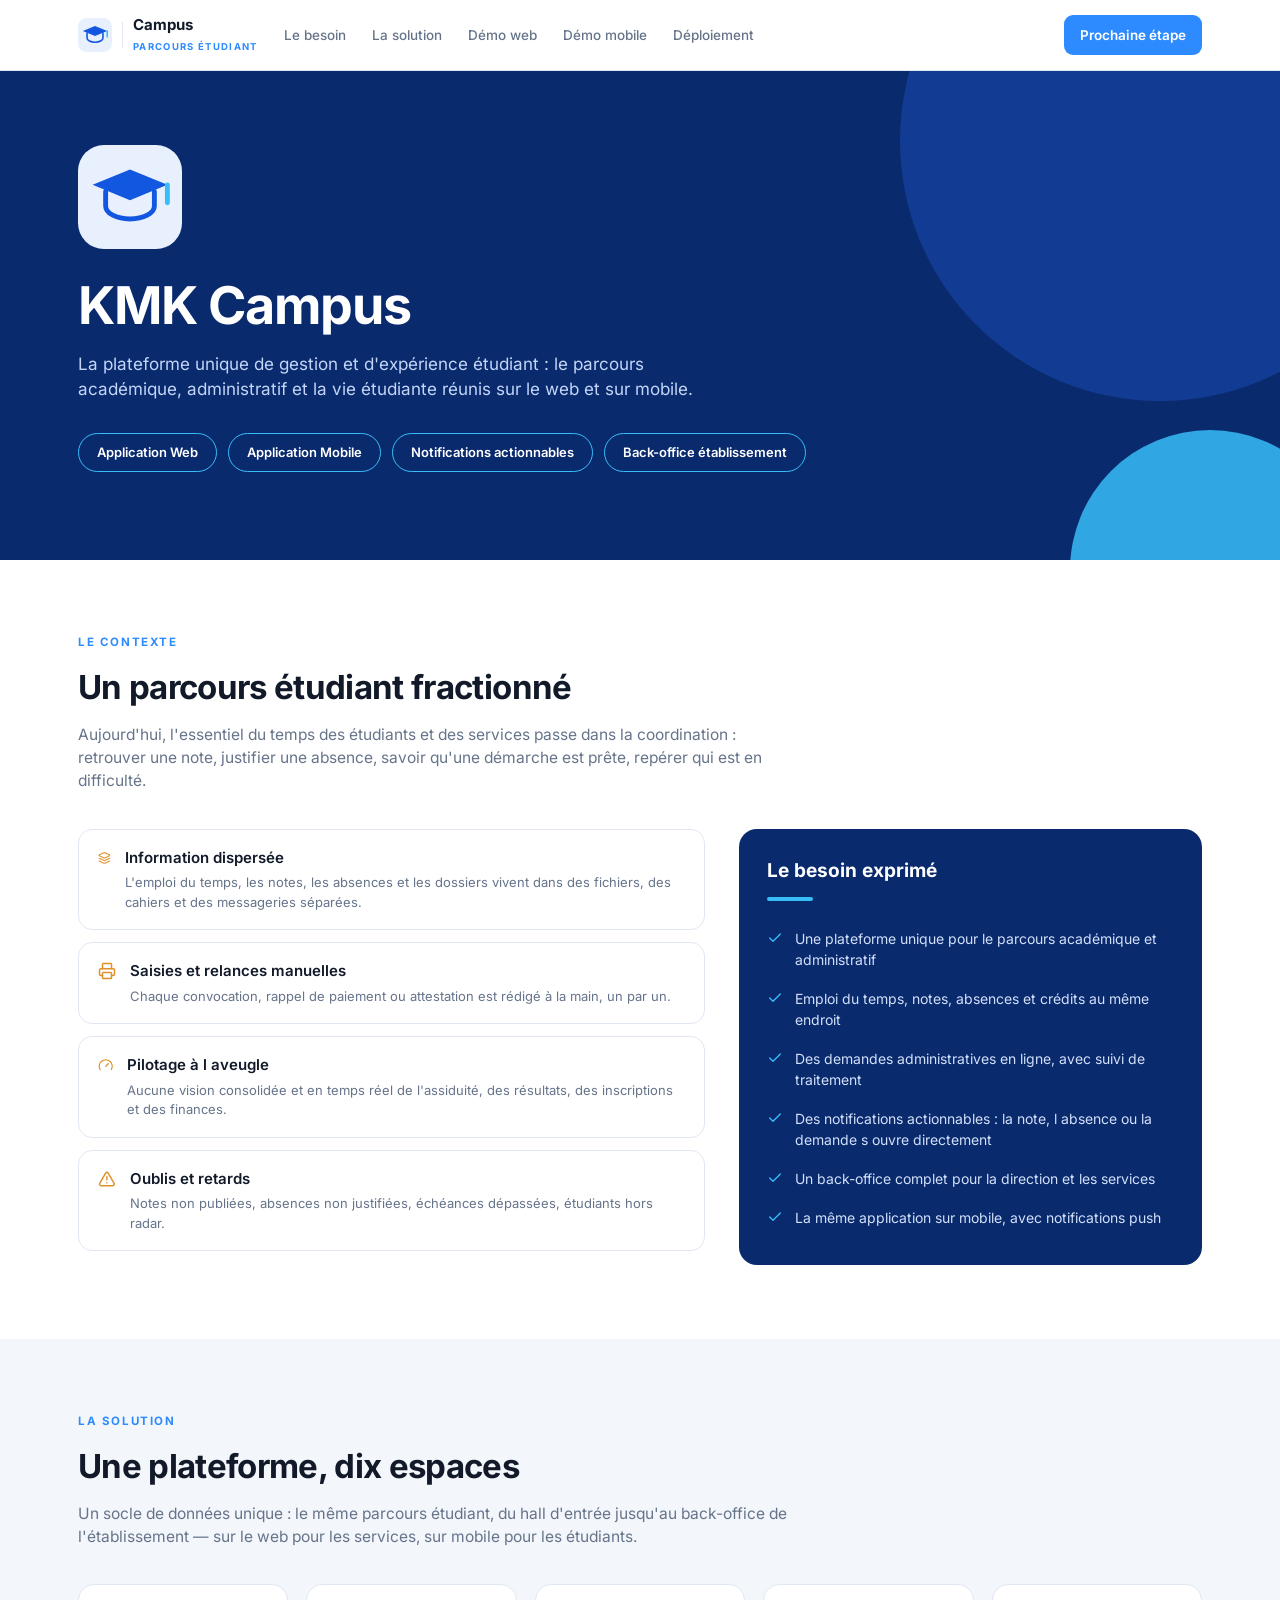
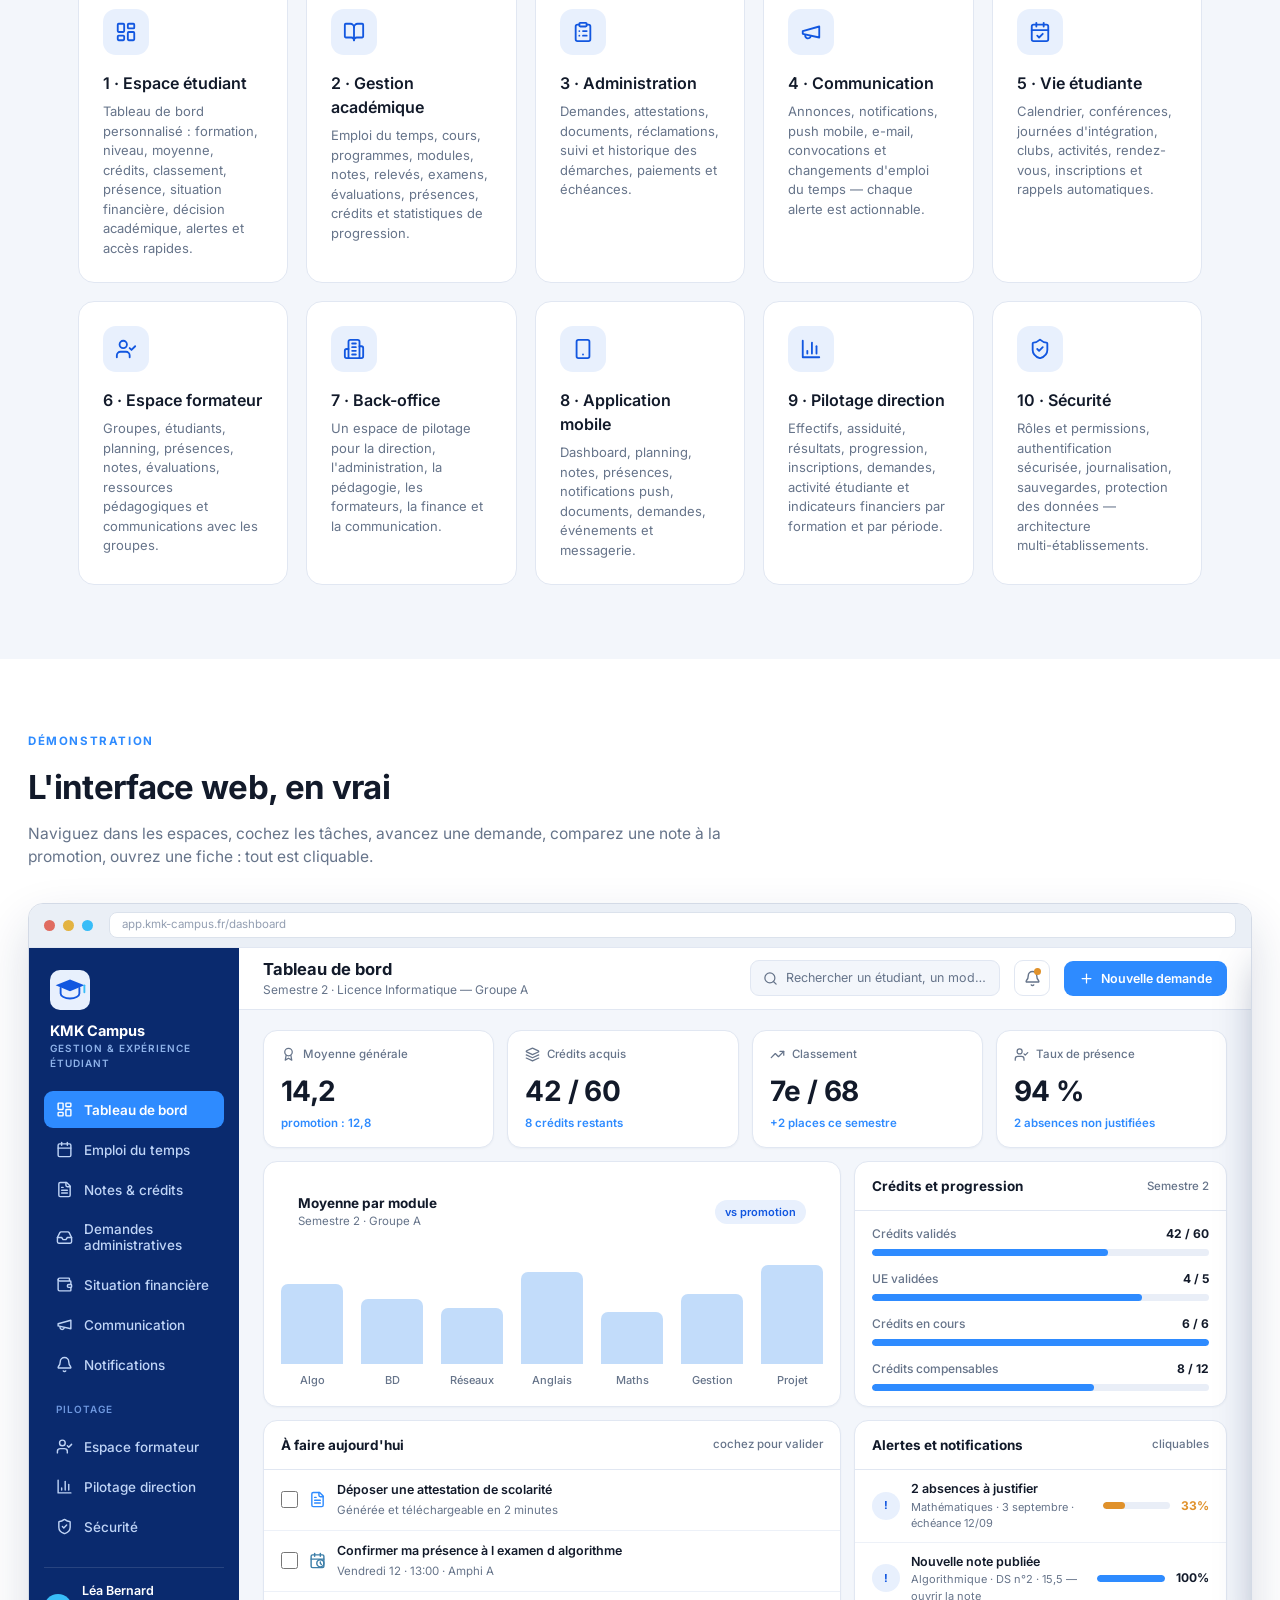
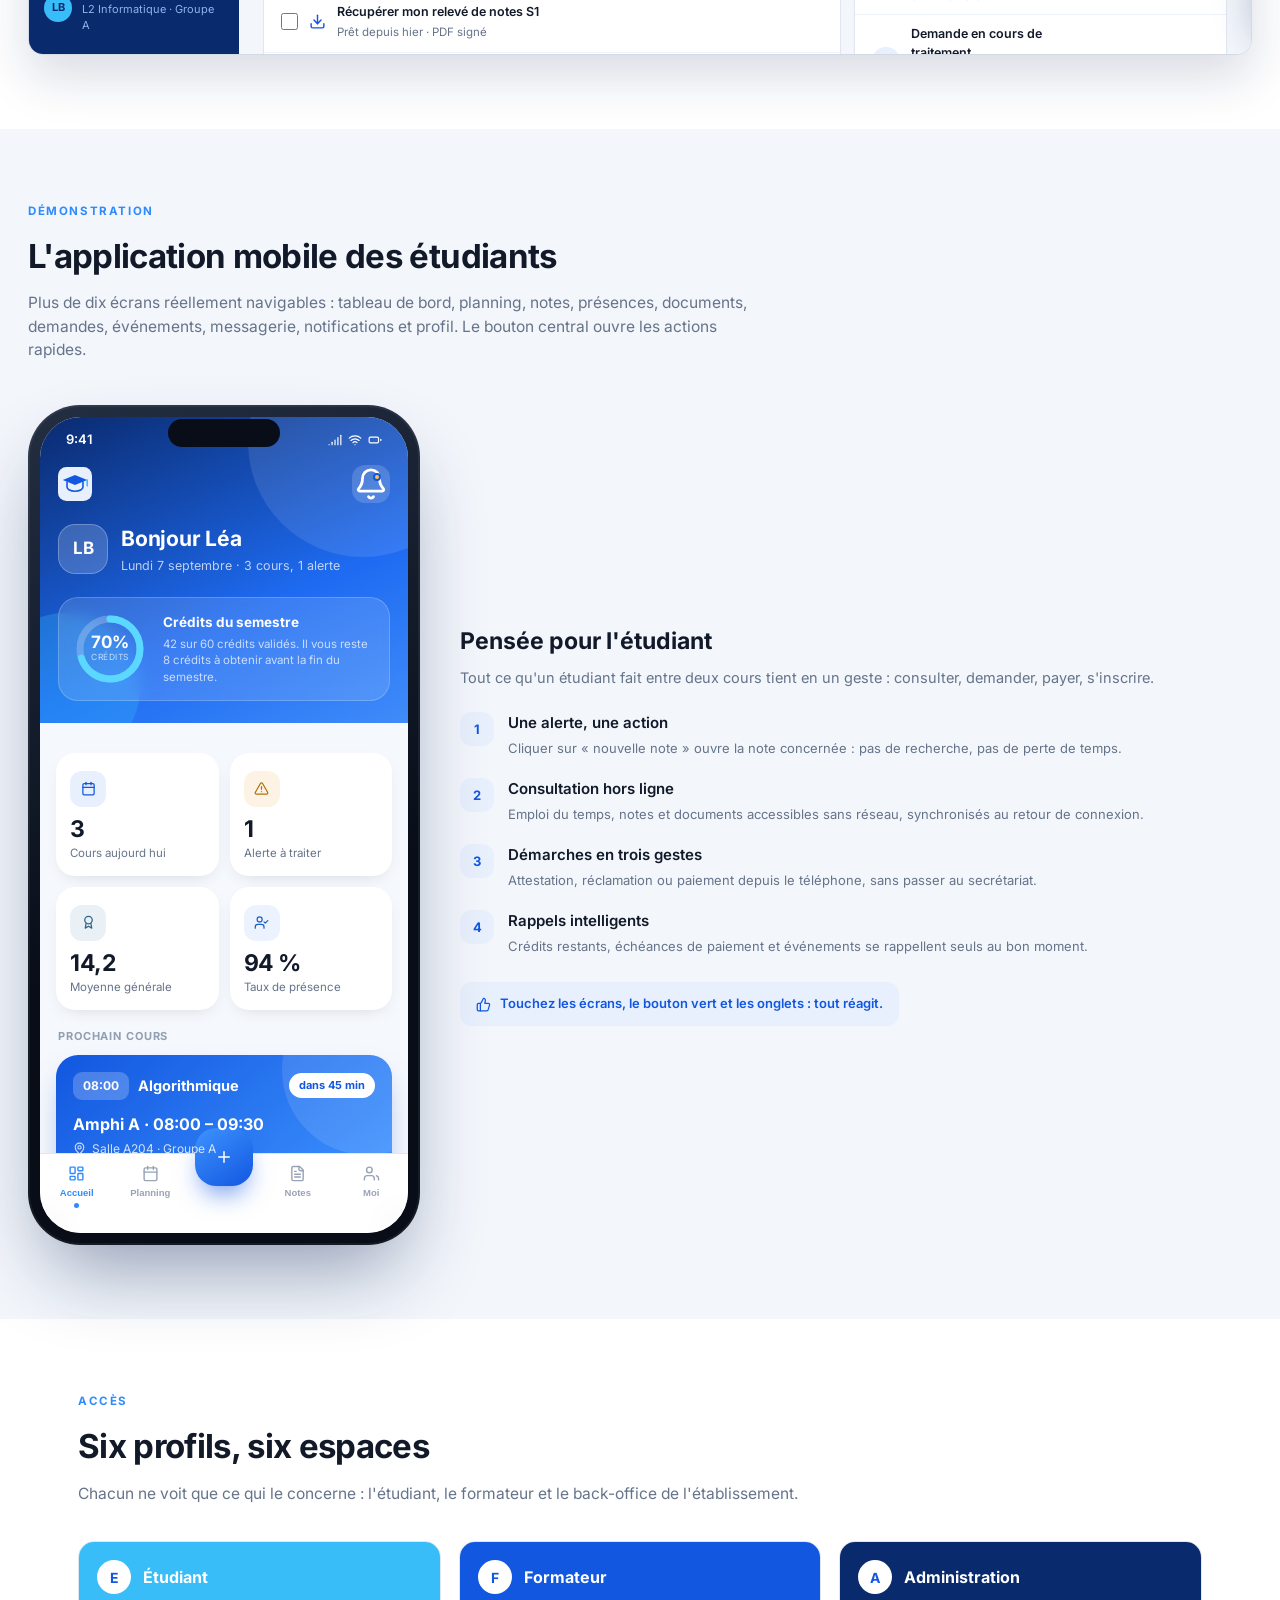
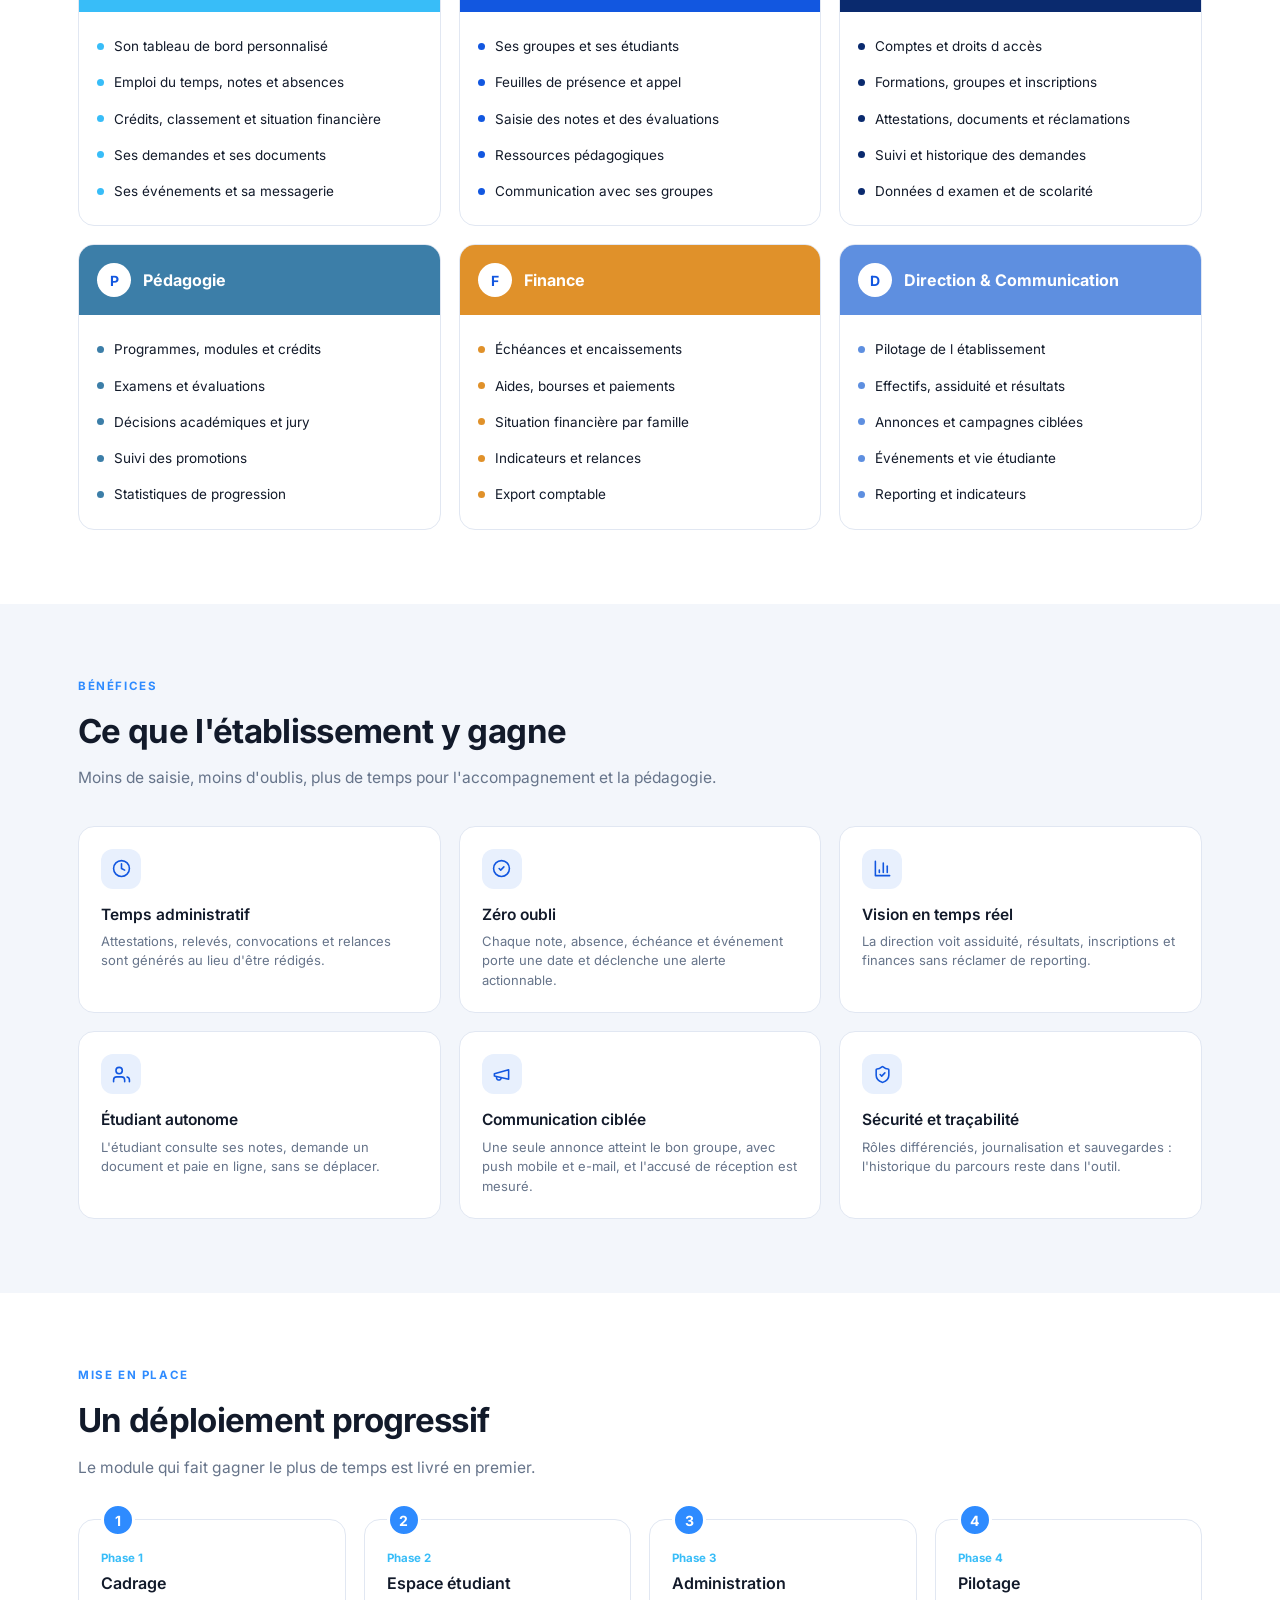
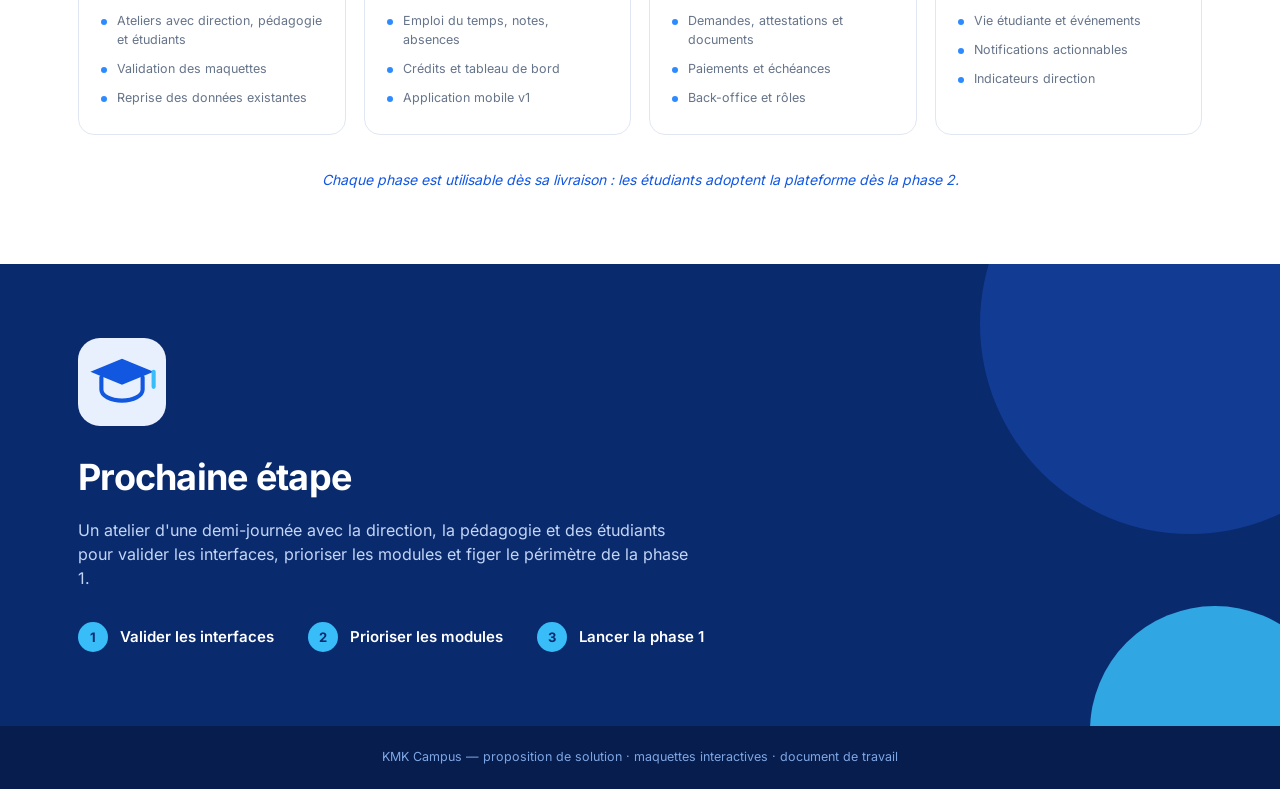
==== commit 37721e1c: "Update greeting from 'Hello' to 'Goodbye'" ====
--- a/index.html
+++ b/index.html
@@ -3,8 +3,8 @@
 <title>KMK Campus — Plateforme de gestion et d’expérience étudiant</title>
 <style>@font-face{font-family:'Inter';font-style:normal;font-weight:400;font-display:swap;src:url([data-uri]) format('woff2');}@font-face{font-family:'Inter';font-style:normal;font-weight:500;font-display:swap;src:url([data-uri]) format('woff2');}@font-face{font-family:'Inter';font-style:normal;font-weight:600;font-display:swap;src:url([data-uri]) format('woff2');}@font-face{font-family:'Inter';font-style:normal;font-weight:700;font-display:swap;src:url([data-uri]) format('woff2');}
 *{box-sizing:border-box;margin:0;padding:0}
-:root{--ink:#17211C;--g900:#0B4A2F;--g800:#0D5A38;--g700:#0E6B3D;--g500:#14904F;--leaf:#5BC236;
---soft:#E8F6EC;--bg:#F4F7F5;--bd:#E3E9E5;--mu:#6B7A72;--amber:#E0912A;--blue:#3C7EA8}
+:root{--ink:#121A2A;--g900:#0A2A6E;--g800:#0C3178;--g700:#1257E0;--g500:#2E8BFF;--leaf:#38BDF8;
+--soft:#E8F0FD;--bg:#F3F6FB;--bd:#E1E7F2;--mu:#66748A;--amber:#E0912A;--blue:#3C7EA8}
 html{scroll-behavior:smooth}
 body{font-family:'Inter',system-ui,sans-serif;color:var(--ink);background:#fff;-webkit-font-smoothing:antialiased;line-height:1.5}
 .wrap{max-width:1180px;margin:0 auto;padding:0 28px}
@@ -25,13 +25,13 @@
 .cta{background:var(--g500);color:#fff!important;border-radius:9px;padding:10px 16px;font-weight:600!important}
 /* hero */
 .hero{background:var(--g900);color:#fff;padding:74px 0 88px;position:relative;overflow:hidden}
-.hero:after{content:"";position:absolute;width:520px;height:520px;border-radius:50%;background:var(--g700);right:-140px;top:-190px}
+.hero:after{content:"";position:absolute;width:520px;height:520px;border-radius:50%;background:#123C93;right:-140px;top:-190px}
 .hero:before{content:"";position:absolute;width:280px;height:280px;border-radius:50%;background:var(--leaf);right:-70px;bottom:-150px;opacity:.85}
 .hero .wrap{position:relative;z-index:2;max-width:1180px}
 .logobox{display:block;margin-bottom:30px}
 .logobox img{display:block;width:250px;height:auto}
 .hero h1{font-size:52px;font-weight:700;letter-spacing:-.02em;line-height:1.05}
-.hero p{font-size:17px;color:#BFDDCC;margin-top:18px;max-width:620px}
+.hero p{font-size:17px;color:#C3D6F7;margin-top:18px;max-width:620px}
 .chips{display:flex;gap:11px;margin-top:30px;flex-wrap:wrap}
 .chip{border:1px solid var(--leaf);border-radius:999px;padding:9px 18px;font-size:13px;font-weight:600}
 .kicker{font-size:11.5px;letter-spacing:.14em;text-transform:uppercase;color:var(--g500);font-weight:700}
@@ -48,7 +48,7 @@
 .needs{background:var(--g900);color:#fff;border-radius:18px;padding:28px}
 .needs h3{font-size:19px;margin-bottom:6px}
 .needs .u{width:46px;height:4px;background:var(--leaf);border-radius:3px;margin:12px 0 18px}
-.needs li{list-style:none;display:flex;gap:12px;align-items:flex-start;padding:9px 0;font-size:14px;color:#D3E7DB}
+.needs li{list-style:none;display:flex;gap:12px;align-items:flex-start;padding:9px 0;font-size:14px;color:#D2E0F9}
 .needs li svg{color:var(--leaf);margin-top:2px}
 /* modules */
 .mods{display:grid;grid-template-columns:repeat(4,1fr);gap:18px;margin-top:36px}
@@ -58,24 +58,24 @@
 .mod p{font-size:13px;color:var(--mu);margin-top:7px}
 /* demo shell */
 .demo{margin-top:34px}
-.browser{border:1px solid #D5DEDA;border-radius:15px;overflow:hidden;box-shadow:0 22px 50px rgba(11,45,28,.16);background:#fff}
-.bbar{height:44px;background:#EDF1EF;border-bottom:1px solid var(--bd);display:flex;align-items:center;gap:8px;padding:0 15px}
+.browser{border:1px solid #D3DAE6;border-radius:15px;overflow:hidden;box-shadow:0 22px 50px rgba(16,38,86,.16);background:#fff}
+.bbar{height:44px;background:#EAEFF6;border-bottom:1px solid var(--bd);display:flex;align-items:center;gap:8px;padding:0 15px}
 .bdot{width:11px;height:11px;border-radius:50%}
-.url{flex:1;background:#fff;border:1px solid #DEE5E1;border-radius:8px;height:26px;display:flex;align-items:center;padding:0 12px;font-size:11.5px;color:#9AA69F;margin-left:8px}
+.url{flex:1;background:#fff;border:1px solid #DBE2EC;border-radius:8px;height:26px;display:flex;align-items:center;padding:0 12px;font-size:11.5px;color:#949FB2;margin-left:8px}
 .app{display:flex;height:706px}
 .side{width:238px;flex:0 0 238px;background:var(--g900);color:#fff;padding:20px 15px;display:flex;flex-direction:column}
 .brand{padding:2px 6px 20px}
 .brand img{width:124px;height:auto;display:block;margin-bottom:10px}
 .bt{font-size:14.5px;font-weight:700}
-.bs{font-size:10px;color:#8FC7A6;letter-spacing:.1em;font-weight:600}
+.bs{font-size:10px;color:#8FB3EA;letter-spacing:.1em;font-weight:600}
 .nav{display:flex;flex-direction:column;gap:3px}
-.nav button{display:flex;align-items:center;gap:11px;padding:10px 12px;border-radius:9px;color:#B7D6C4;font:500 13.5px 'Inter';background:none;border:0;cursor:pointer;text-align:left}
+.nav button{display:flex;align-items:center;gap:11px;padding:10px 12px;border-radius:9px;color:#BFD4F6;font:500 13.5px 'Inter';background:none;border:0;cursor:pointer;text-align:left}
 .nav button:hover{background:rgba(255,255,255,.08);color:#fff}
 .nav button.on{background:var(--g500);color:#fff;font-weight:600}
-.sep{margin:16px 12px 8px;font-size:10px;letter-spacing:.1em;text-transform:uppercase;color:#6EA487;font-weight:600}
+.sep{margin:16px 12px 8px;font-size:10px;letter-spacing:.1em;text-transform:uppercase;color:#6E97DE;font-weight:600}
 .sfoot{margin-top:auto;display:flex;align-items:center;gap:10px;padding-top:14px;border-top:1px solid rgba(255,255,255,.12)}
 .sfoot .av{background:var(--leaf);color:var(--g900)}
-.sfoot .n{font-size:12.5px;font-weight:600}.sfoot .r{font-size:11px;color:#8FC7A6}
+.sfoot .n{font-size:12.5px;font-weight:600}.sfoot .r{font-size:11px;color:#8FB3EA}
 .main{flex:1;display:flex;flex-direction:column;min-width:0}
 .top{height:62px;border-bottom:1px solid var(--bd);display:flex;align-items:center;padding:0 24px;gap:14px;flex:0 0 62px}
 .top h1{font-size:16.5px;font-weight:700}
@@ -85,7 +85,7 @@
 .ibtn{width:36px;height:36px;border-radius:9px;border:1px solid var(--bd);display:flex;align-items:center;justify-content:center;color:var(--mu);position:relative;background:#fff;cursor:pointer}
 .ibtn .d{position:absolute;top:7px;right:8px;width:7px;height:7px;border-radius:50%;background:var(--amber)}
 .stage{flex:1;overflow:auto;padding:20px 24px;background:var(--bg)}
-.card{background:#fff;border:1px solid var(--bd);border-radius:14px;box-shadow:0 1px 2px rgba(16,40,28,.04)}
+.card{background:#fff;border:1px solid var(--bd);border-radius:14px;box-shadow:0 1px 2px rgba(20,40,80,.04)}
 .ch,.chd{display:flex;align-items:center;justify-content:space-between;padding:14px 17px;border-bottom:1px solid var(--bd)}
 .chd{border:0;padding-bottom:0}
 .ch h3,.chd h3{font-size:13.5px;font-weight:700}
@@ -102,23 +102,23 @@
 .bars{display:flex;align-items:flex-end;gap:18px;height:142px;margin-top:16px}
 .bcol{flex:1;display:flex;flex-direction:column;align-items:center;height:100%}
 .bwrap{flex:1;width:100%;display:flex;align-items:flex-end}
-.bwrap i{display:block;width:100%;border-radius:7px 7px 0 0;background:#BDE3CA;transition:height .5s}
+.bwrap i{display:block;width:100%;border-radius:7px 7px 0 0;background:#C2DCFA;transition:height .5s}
 .bcol span{font-size:11px;color:var(--mu);margin-top:8px;font-weight:500}
 .obw{padding-top:14px}
 .ob{padding:0 17px 14px}
 .obl{display:flex;justify-content:space-between;font-size:12px;margin-bottom:6px;color:var(--mu);font-weight:500}
 .obl b{color:var(--ink)}
-.bar{height:7px;border-radius:6px;background:#EBF0ED;overflow:hidden}
+.bar{height:7px;border-radius:6px;background:#E9EEF7;overflow:hidden}
 .bar i{display:block;height:100%;border-radius:6px;background:var(--g500)}
-.task{display:flex;align-items:center;gap:11px;padding:11px 17px;border-bottom:1px solid #EEF3F0;cursor:pointer}
+.task{display:flex;align-items:center;gap:11px;padding:11px 17px;border-bottom:1px solid #EDF1F8;cursor:pointer}
 .task:last-child{border:0}
-.cbx{width:17px;height:17px;accent-color:#14904F;cursor:pointer}
+.cbx{width:17px;height:17px;accent-color:#2E8BFF;cursor:pointer}
 .ti{display:flex}
 .tw{display:block}
 .tt{font-size:12.5px;font-weight:600;display:block}
 .ts{font-size:11.5px;color:var(--mu);display:block;margin-top:2px}
 .task.done .tt{text-decoration:line-through;color:var(--mu)}
-.trow{display:flex;align-items:center;gap:11px;padding:10px 17px;border-bottom:1px solid #EEF3F0}
+.trow{display:flex;align-items:center;gap:11px;padding:10px 17px;border-bottom:1px solid #EDF1F8}
 .trow:last-child{border:0}
 .av{width:28px;height:28px;border-radius:50%;background:var(--soft);color:var(--g700);display:flex;align-items:center;justify-content:center;font-weight:700;font-size:11px;flex:0 0 28px}
 .av.big{width:52px;height:52px;flex:0 0 52px;font-size:17px}
@@ -134,12 +134,12 @@
 .cal{display:grid;grid-template-columns:62px repeat(6,1fr);height:522px}
 .hrs{display:flex;flex-direction:column}
 .hr{height:58px;font-size:10.5px;color:var(--mu);text-align:right;padding-right:8px;transform:translateY(-6px)}
-.col{border-left:1px solid var(--bd);position:relative;background-image:repeating-linear-gradient(to bottom,#EEF3F0 0 1px,transparent 1px 58px)}
+.col{border-left:1px solid var(--bd);position:relative;background-image:repeating-linear-gradient(to bottom,#EDF1F8 0 1px,transparent 1px 58px)}
 .ev{position:absolute;left:4px;right:4px;border-radius:8px;padding:6px 8px;color:#fff;overflow:hidden;cursor:pointer;transition:transform .12s}
 .ev:hover{transform:scale(1.03)}
 .ev b{display:block;font-size:10.5px;font-weight:600;line-height:1.25;white-space:nowrap;overflow:hidden;text-overflow:ellipsis}
 .ev span{font-size:9.5px;opacity:.86;display:block;margin-top:2px;white-space:nowrap;overflow:hidden;text-overflow:ellipsis}
-.slot,.miss{display:flex;align-items:center;gap:9px;padding:11px 15px;border-bottom:1px solid #EEF3F0;font-size:12px}
+.slot,.miss{display:flex;align-items:center;gap:9px;padding:11px 15px;border-bottom:1px solid #EDF1F8;font-size:12px}
 .slot:last-child,.miss:last-child{border:0}
 .slot b{font-weight:600}.mu{color:var(--mu)}
 .lk{margin-left:auto;background:none;border:0;color:var(--g500);font:600 11.5px 'Inter';cursor:pointer}
@@ -153,7 +153,7 @@
 /* kanban */
 .hint{font-size:12px;color:var(--mu);display:flex;align-items:center;gap:8px;margin-bottom:12px}
 .kan{display:grid;grid-template-columns:repeat(5,minmax(178px,1fr));gap:12px;overflow-x:auto;padding-bottom:6px}
-.kcol{background:#EFF3F1;border-radius:13px;padding:11px;min-height:360px}
+.kcol{background:#ECEFF7;border-radius:13px;padding:11px;min-height:360px}
 .kcol.over{outline:2px dashed var(--leaf);outline-offset:-3px}
 .kh{display:flex;align-items:center;gap:8px;padding:2px 4px 11px}
 .kh b{font-size:12.5px}.kd{width:9px;height:9px;border-radius:50%}
@@ -166,7 +166,7 @@
 .kf{display:flex;align-items:center;margin-top:10px}
 .adv{margin-left:auto;background:var(--soft);border:0;color:var(--g700);border-radius:7px;width:26px;height:24px;display:flex;align-items:center;justify-content:center;cursor:pointer}
 .adv:hover{background:var(--g500);color:#fff}
-.kadd{font-size:11.5px;color:var(--mu);display:flex;align-items:center;gap:6px;justify-content:center;padding:8px;border:1px dashed #CBD8D1;border-radius:10px}
+.kadd{font-size:11.5px;color:var(--mu);display:flex;align-items:center;gap:6px;justify-content:center;padding:8px;border:1px dashed #C9D3E2;border-radius:10px}
 .st{padding:14px 16px}.st .v{font-size:23px;font-weight:700;margin-top:5px}
 /* commercial */
 .two{display:grid;grid-template-columns:1fr 1fr;gap:13px}
@@ -179,8 +179,8 @@
 .sc{padding:15px 17px}.sc .v{font-size:25px;font-weight:700;margin-top:6px}
 .mt{margin-top:13px;overflow:hidden}
 table{width:100%;border-collapse:collapse}
-th{text-align:left;font-size:10.5px;letter-spacing:.06em;text-transform:uppercase;color:var(--mu);font-weight:600;padding:11px 17px;background:#FAFCFB;border-bottom:1px solid var(--bd)}
-td{padding:11px 17px;font-size:12.5px;border-bottom:1px solid #EEF3F0}
+th{text-align:left;font-size:10.5px;letter-spacing:.06em;text-transform:uppercase;color:var(--mu);font-weight:600;padding:11px 17px;background:#F9FBFE;border-bottom:1px solid var(--bd)}
+td{padding:11px 17px;font-size:12.5px;border-bottom:1px solid #EDF1F8}
 tr:last-child td{border:0}
 .nm{font-weight:600}.sub{font-size:11px;color:var(--mu)}
 .ta{text-align:right}
@@ -190,28 +190,28 @@
 .pill.amber{background:#FDF3E4;color:#B4700F}
 .pill.blue{background:#E9F1F7;color:#2E6488}
 .pill.green{background:var(--soft);color:var(--g700)}
-.pill.grey{background:#F1F5F3;color:var(--mu)}
+.pill.grey{background:#EFF3F9;color:var(--mu)}
 .pill.soft{background:var(--soft);color:var(--g700)}
 .pill.solid{background:var(--g500);color:#fff}
 .pill.solid2{background:var(--amber);color:#fff}
 /* messages */
-.tpl{display:flex;align-items:center;gap:11px;padding:12px 15px;border-bottom:1px solid #EEF3F0;cursor:pointer}
+.tpl{display:flex;align-items:center;gap:11px;padding:12px 15px;border-bottom:1px solid #EDF1F8;cursor:pointer}
 .tpl:last-child{border:0}
-.tpl.on{background:#F3FAF5}
-.tpl:hover{background:#F7FBF9}
+.tpl.on{background:#F2F6FE}
+.tpl:hover{background:#F5F8FD}
 .tag{color:#fff;font-size:10px;font-weight:700;border-radius:6px;padding:4px 8px;min-width:62px;text-align:center}
 .tpl .n{font-size:12.5px;font-weight:600}.tpl .s{font-size:11px;color:var(--mu);margin-top:1px}
-.sw{margin-left:auto;width:34px;height:19px;border-radius:20px;background:#D6DFDA;position:relative;flex:0 0 34px;transition:background .2s}
+.sw{margin-left:auto;width:34px;height:19px;border-radius:20px;background:#D4DCE8;position:relative;flex:0 0 34px;transition:background .2s}
 .sw i{position:absolute;top:2px;left:2px;width:15px;height:15px;border-radius:50%;background:#fff;transition:left .2s}
 .sw.on{background:var(--g500)}.sw.on i{left:17px}
 .edit{padding:17px}
 .ehd{display:flex;align-items:center;gap:10px}
 .et{font-size:13.5px;font-weight:700}.es{font-size:11.5px;color:var(--mu)}
 .lbl{font-size:10.5px;letter-spacing:.06em;text-transform:uppercase;color:var(--mu);font-weight:600;margin:16px 0 8px}
-.bubble{background:#EAF7EE;border:1px solid #CDE9D8;border-radius:13px 13px 13px 4px;padding:13px 15px;font-size:12.5px;line-height:1.6;outline:none}
+.bubble{background:#EAF1FD;border:1px solid #CFE0FA;border-radius:13px 13px 13px 4px;padding:13px 15px;font-size:12.5px;line-height:1.6;outline:none}
 .bubble:focus{border-color:var(--g500)}
 .meta{font-size:11px;color:var(--mu);margin-top:7px;display:flex;gap:6px;align-items:center}
-.var{background:#F1F5F3;border:1px solid var(--bd);border-radius:7px;padding:5px 10px;font:600 11px 'Inter';color:var(--g700);margin:0 6px 6px 0;cursor:pointer}
+.var{background:#EFF3F9;border:1px solid var(--bd);border-radius:7px;padding:5px 10px;font:600 11px 'Inter';color:var(--g700);margin:0 6px 6px 0;cursor:pointer}
 .var:hover{background:var(--soft);border-color:var(--soft)}
 .prev{background:#fff;border:1px solid var(--bd);border-left:3px solid var(--g500);border-radius:8px;padding:12px 14px;font-size:12.5px;line-height:1.6;color:var(--ink)}
 .acts{display:flex;gap:9px;margin-top:16px;flex-wrap:wrap}
@@ -223,11 +223,11 @@
 /* ================= mobile premium ================= */
 .mobwrap{display:grid;grid-template-columns:auto 1fr;gap:64px;align-items:center;margin-top:44px}
 .phone{width:392px;height:840px;border-radius:52px;padding:12px;margin:0 auto;position:relative;
-  background:linear-gradient(160deg,#2B3733,#0C1210 60%);
-  box-shadow:0 40px 80px -20px rgba(11,45,28,.45),0 0 0 2px rgba(255,255,255,.06) inset}
-.phone:before{content:"";position:absolute;inset:-40px;border-radius:70px;background:radial-gradient(circle at 30% 20%,rgba(91,194,54,.28),transparent 62%);z-index:-1}
-.notch{position:absolute;top:14px;left:50%;transform:translateX(-50%);width:112px;height:28px;border-radius:16px;background:#0C1210;z-index:20}
-.screen{width:100%;height:100%;border-radius:41px;background:#F6F9F7;overflow:hidden;display:flex;flex-direction:column;position:relative}
+  background:linear-gradient(160deg,#232E42,#080D18 60%);
+  box-shadow:0 40px 80px -20px rgba(16,38,86,.45),0 0 0 2px rgba(255,255,255,.06) inset}
+.phone:before{content:"";position:absolute;inset:-40px;border-radius:70px;background:radial-gradient(circle at 30% 20%,rgba(56,189,248,.28),transparent 62%);z-index:-1}
+.notch{position:absolute;top:14px;left:50%;transform:translateX(-50%);width:112px;height:28px;border-radius:16px;background:#080D18;z-index:20}
+.screen{width:100%;height:100%;border-radius:41px;background:#F5F8FC;overflow:hidden;display:flex;flex-direction:column;position:relative}
 .status{height:46px;display:flex;align-items:center;justify-content:space-between;padding:0 8px;font-size:13px;font-weight:600;flex:0 0 46px;position:relative;z-index:6}
 .status.light{color:#fff}
 .mstack{flex:1;position:relative;overflow:hidden}
@@ -240,14 +240,14 @@
 
 /* hero header */
 .mhero{position:relative;color:#fff;padding:0 18px 22px;overflow:hidden;
-  background:linear-gradient(155deg,#0B4A2F 0%,#12854A 62%,#3FA95C 130%)}
+  background:linear-gradient(155deg,#0A2A6E 0%,#1E6BF2 62%,#5AA6FF 130%)}
 .mhero:after{content:"";position:absolute;width:230px;height:230px;border-radius:50%;right:-70px;top:-90px;background:rgba(255,255,255,.10)}
-.mhero:before{content:"";position:absolute;width:150px;height:150px;border-radius:50%;left:-50px;bottom:-40px;background:rgba(91,194,54,.28)}
+.mhero:before{content:"";position:absolute;width:150px;height:150px;border-radius:50%;left:-50px;bottom:-40px;background:rgba(56,189,248,.28)}
 .mhero>*{position:relative;z-index:2}
 .mhr{display:flex;align-items:center;gap:12px;padding-top:2px}
 .mhr img{width:96px;height:auto}
 .mbell{margin-left:auto;width:38px;height:38px;border-radius:13px;background:rgba(255,255,255,.16);display:flex;align-items:center;justify-content:center;position:relative;cursor:pointer;border:0;color:#fff}
-.mbell i{position:absolute;top:8px;right:9px;width:8px;height:8px;border-radius:50%;background:#FFC24A;border:2px solid #0E6B3D}
+.mbell i{position:absolute;top:8px;right:9px;width:8px;height:8px;border-radius:50%;background:#FFC24A;border:2px solid #1257E0}
 .mgreet{display:flex;align-items:center;gap:13px;margin-top:20px}
 .mav{width:50px;height:50px;border-radius:17px;background:rgba(255,255,255,.18);backdrop-filter:blur(6px);display:flex;align-items:center;justify-content:center;font-weight:700;font-size:17px;border:1px solid rgba(255,255,255,.25)}
 .mh{font-size:21px;font-weight:700;letter-spacing:-.01em}
@@ -266,16 +266,16 @@
 
 /* stats grid */
 .mgrid{display:grid;grid-template-columns:1fr 1fr;gap:11px;margin-top:14px}
-.mst{background:#fff;border-radius:19px;padding:14px;box-shadow:0 6px 18px -8px rgba(12,40,26,.16)}
+.mst{background:#fff;border-radius:19px;padding:14px;box-shadow:0 6px 18px -8px rgba(14,32,64,.16)}
 .mst .ic{width:36px;height:36px;border-radius:12px;display:flex;align-items:center;justify-content:center;margin-bottom:11px}
 .mst b{font-size:23px;letter-spacing:-.02em;display:block;line-height:1}
 .mst span{font-size:11.5px;color:var(--mu);display:block;margin-top:4px}
-.mtitle{font-size:11px;font-weight:700;letter-spacing:.08em;text-transform:uppercase;color:#98A6A0;margin:18px 2px 10px;display:flex;align-items:center}
+.mtitle{font-size:11px;font-weight:700;letter-spacing:.08em;text-transform:uppercase;color:#929EB1;margin:18px 2px 10px;display:flex;align-items:center}
 .mtitle a{margin-left:auto;color:var(--g500);font-size:10.5px;text-transform:none;letter-spacing:0;cursor:pointer}
 
 /* next appointment */
 .mnext{border-radius:22px;padding:17px;color:#fff;position:relative;overflow:hidden;
-  background:linear-gradient(140deg,#0E6B3D,#1FA35A 90%);box-shadow:0 14px 30px -12px rgba(14,107,61,.6)}
+  background:linear-gradient(140deg,#1257E0,#3E93FF 90%);box-shadow:0 14px 30px -12px rgba(18,87,224,.6)}
 .mnext:after{content:"";position:absolute;width:170px;height:170px;border-radius:50%;right:-60px;top:-70px;background:rgba(255,255,255,.11)}
 .mnext>*{position:relative;z-index:2}
 .mnr{display:flex;align-items:center;gap:9px}
@@ -294,19 +294,19 @@
 .mbtn.wide{width:100%;margin-bottom:10px;padding:14px;font-size:13px}
 
 /* week sparkline */
-.week{background:#fff;border-radius:20px;padding:16px;box-shadow:0 6px 18px -8px rgba(12,40,26,.16)}
+.week{background:#fff;border-radius:20px;padding:16px;box-shadow:0 6px 18px -8px rgba(14,32,64,.16)}
 .wkh{display:flex;align-items:center;justify-content:space-between;margin-bottom:14px}
 .wkh b{font-size:13.5px}.wkh span{font-size:11px;color:var(--g500);font-weight:600}
 .wbars{display:flex;align-items:flex-end;gap:9px;height:76px}
 .wcol{flex:1;display:flex;flex-direction:column;align-items:center;height:100%}
 .wcol .wb{flex:1;width:100%;display:flex;align-items:flex-end}
-.wcol i{width:100%;border-radius:6px 6px 3px 3px;background:linear-gradient(180deg,#8FD9A4,#CFEBD8)}
-.wcol.on i{background:linear-gradient(180deg,#14904F,#3FA95C)}
-.wcol span{font-size:9.5px;color:#98A6A0;margin-top:7px;font-weight:600}
+.wcol i{width:100%;border-radius:6px 6px 3px 3px;background:linear-gradient(180deg,#86C7F7,#CFE2FB)}
+.wcol.on i{background:linear-gradient(180deg,#2E8BFF,#5AA6FF)}
+.wcol span{font-size:9.5px;color:#929EB1;margin-top:7px;font-weight:600}
 
 /* quick actions */
 .qact{display:grid;grid-template-columns:repeat(4,1fr);gap:9px}
-.qa2{background:#fff;border-radius:17px;padding:13px 6px;text-align:center;cursor:pointer;box-shadow:0 6px 16px -9px rgba(12,40,26,.18);transition:transform .12s}
+.qa2{background:#fff;border-radius:17px;padding:13px 6px;text-align:center;cursor:pointer;box-shadow:0 6px 16px -9px rgba(14,32,64,.18);transition:transform .12s}
 .qa2:active{transform:scale(.94)}
 .qa2 .ic{width:34px;height:34px;border-radius:12px;background:var(--soft);color:var(--g700);display:flex;align-items:center;justify-content:center;margin:0 auto 7px}
 .qa2 span{font-size:10px;font-weight:600;color:var(--mu);display:block;line-height:1.25}
@@ -316,7 +316,7 @@
 .mtop b{font-size:18px;font-weight:700}
 .bk,.mo{display:flex;cursor:pointer;color:var(--ink)}
 .mo{margin-left:auto;color:var(--mu)}
-.msearch{display:flex;align-items:center;gap:9px;background:#EFF3F1;border-radius:14px;padding:11px 13px;color:#98A6A0;font-size:12.5px;margin:14px 0 12px}
+.msearch{display:flex;align-items:center;gap:9px;background:#ECEFF7;border-radius:14px;padding:11px 13px;color:#929EB1;font-size:12.5px;margin:14px 0 12px}
 .chips2{display:flex;gap:8px;overflow-x:auto;padding-bottom:4px;scrollbar-width:none}
 .chips2::-webkit-scrollbar{display:none}
 .chip2{background:#fff;border:1px solid var(--bd);border-radius:20px;padding:7px 13px;font-size:11.5px;font-weight:600;color:var(--mu);white-space:nowrap;cursor:pointer}
@@ -328,16 +328,16 @@
 .day span{display:block;font-size:9.5px;color:var(--mu);font-weight:600}
 .day b{display:block;font-size:14px;margin-top:3px}
 .day.on{background:var(--g900);border-color:var(--g900);color:#fff}
-.day.on span{color:#8FC7A6}
+.day.on span{color:#8FB3EA}
 .mwk{display:flex;align-items:center;justify-content:space-between;margin:14px 2px 0}
 .mwkb{width:34px;height:34px;border-radius:12px;border:1px solid var(--bd);background:#fff;display:flex;align-items:center;justify-content:center;color:var(--ink);cursor:pointer;flex:0 0 34px}
 .mwkb:active{transform:scale(.94)}
 .mwlbl{font-size:12.5px;font-weight:700;color:var(--ink)}
-.mempty{background:#fff;border:1px dashed #D5DEDA;border-radius:17px;padding:24px 16px;text-align:center;color:var(--mu);font-size:12.5px;display:flex;flex-direction:column;align-items:center;gap:10px}
-.mempty svg{color:#B9C6C0}
+.mempty{background:#fff;border:1px dashed #D3DAE6;border-radius:17px;padding:24px 16px;text-align:center;color:var(--mu);font-size:12.5px;display:flex;flex-direction:column;align-items:center;gap:10px}
+.mempty svg{color:#B5C0D1}
 .tl{position:relative;padding-left:56px;margin-top:6px}
-.tl:before{content:"";position:absolute;left:44px;top:8px;bottom:8px;width:2px;background:#E3E9E5}
-.tli{position:relative;margin-bottom:11px;background:#fff;border-radius:17px;padding:14px;box-shadow:0 6px 16px -10px rgba(12,40,26,.2);cursor:pointer;transition:transform .12s}
+.tl:before{content:"";position:absolute;left:44px;top:8px;bottom:8px;width:2px;background:#E1E7F2}
+.tli{position:relative;margin-bottom:11px;background:#fff;border-radius:17px;padding:14px;box-shadow:0 6px 16px -10px rgba(14,32,64,.2);cursor:pointer;transition:transform .12s}
 .tli:active{transform:scale(.98)}
 .tli .hr2{position:absolute;left:-56px;top:15px;font-size:11px;font-weight:700;color:var(--mu);width:38px;text-align:right}
 .tli .dotm{position:absolute;left:-14px;top:18px;width:11px;height:11px;border-radius:50%;border:2.5px solid #fff;box-shadow:0 0 0 1.5px currentColor}
@@ -346,15 +346,15 @@
 .tli .tag2{margin-top:9px;display:inline-flex}
 
 /* client list */
-.cli2{background:#fff;border-radius:17px;padding:13px;display:flex;align-items:center;gap:12px;margin-bottom:9px;cursor:pointer;box-shadow:0 6px 16px -11px rgba(12,40,26,.2);transition:transform .12s}
+.cli2{background:#fff;border-radius:17px;padding:13px;display:flex;align-items:center;gap:12px;margin-bottom:9px;cursor:pointer;box-shadow:0 6px 16px -11px rgba(14,32,64,.2);transition:transform .12s}
 .cli2:active{transform:scale(.98)}
 .cli2 .n{font-size:13.5px;font-weight:600}
 .cli2 .s{font-size:11.5px;color:var(--mu);margin-top:2px}
-.cli2 .go{margin-left:auto;color:#C3CDC8;display:flex}
+.cli2 .go{margin-left:auto;color:#C0C9D9;display:flex}
 .avm{width:42px;height:42px;border-radius:15px;display:flex;align-items:center;justify-content:center;font-weight:700;font-size:13.5px;flex:0 0 42px}
 
 /* fiche client */
-.chero{border-radius:22px;padding:18px;color:#fff;background:linear-gradient(140deg,#0B4A2F,#178A4C 95%);position:relative;overflow:hidden}
+.chero{border-radius:22px;padding:18px;color:#fff;background:linear-gradient(140deg,#0A2A6E,#2273F5 95%);position:relative;overflow:hidden}
 .chero:after{content:"";position:absolute;width:160px;height:160px;border-radius:50%;right:-60px;bottom:-80px;background:rgba(255,255,255,.1)}
 .chero>*{position:relative;z-index:2}
 .chr{display:flex;align-items:center;gap:13px}
@@ -364,17 +364,17 @@
 .qas{display:flex;gap:8px;margin-top:16px}
 .qas .q{flex:1;background:rgba(255,255,255,.16);border:1px solid rgba(255,255,255,.22);border-radius:14px;padding:11px 0;text-align:center;cursor:pointer}
 .qas .q span{display:block;font-size:9.5px;margin-top:5px;font-weight:600;color:rgba(255,255,255,.85)}
-.mcard{background:#fff;border-radius:19px;padding:15px;margin-bottom:11px;box-shadow:0 6px 18px -11px rgba(12,40,26,.2)}
-.mcard.soft{background:#F1FAF4;border:1px solid #CDE9D8;display:flex;gap:11px;align-items:flex-start}
+.mcard{background:#fff;border-radius:19px;padding:15px;margin-bottom:11px;box-shadow:0 6px 18px -11px rgba(14,32,64,.2)}
+.mcard.soft{background:#F1F5FD;border:1px solid #CFE0FA;display:flex;gap:11px;align-items:flex-start}
 .mcard.soft p{font-size:11.5px;line-height:1.55;color:var(--g900)}
 .hrow{display:flex;gap:12px;padding-bottom:14px;position:relative}
 .hrow:last-child{padding-bottom:0}
-.hrow .hl{position:absolute;left:9px;top:24px;bottom:2px;width:2px;background:#E9EFEB}
+.hrow .hl{position:absolute;left:9px;top:24px;bottom:2px;width:2px;background:#E7EDF5}
 .hrow:last-child .hl{display:none}
 .nn2{font-size:12.5px;font-weight:600}.na2{font-size:11.5px;color:var(--mu);margin-top:2px}
 
 /* rappels */
-.nbx{background:#fff;border-radius:18px;padding:14px;display:flex;gap:12px;margin-bottom:10px;cursor:pointer;box-shadow:0 6px 16px -11px rgba(12,40,26,.2);transition:.2s}
+.nbx{background:#fff;border-radius:18px;padding:14px;display:flex;gap:12px;margin-bottom:10px;cursor:pointer;box-shadow:0 6px 16px -11px rgba(14,32,64,.2);transition:.2s}
 .nbx:active{transform:scale(.98)}
 .nbx.done{opacity:.45}
 .nbx.done .nn2{text-decoration:line-through}
@@ -382,48 +382,48 @@
 
 /* profil */
 .phero{text-align:center;padding:8px 0 4px}
-.phero .avm{width:78px;height:78px;flex:none;margin:0 auto 12px;font-size:26px;border-radius:26px;background:linear-gradient(140deg,#0E6B3D,#3FA95C);color:#fff}
+.phero .avm{width:78px;height:78px;flex:none;margin:0 auto 12px;font-size:26px;border-radius:26px;background:linear-gradient(140deg,#1257E0,#5AA6FF);color:#fff}
 .phero h4{font-size:19px;font-weight:700}
 .phero p{font-size:12px;color:var(--mu);margin-top:3px}
 .pstats{display:grid;grid-template-columns:repeat(3,1fr);gap:10px;margin-top:16px}
-.pstat{background:#fff;border-radius:17px;padding:13px 8px;text-align:center;box-shadow:0 6px 16px -11px rgba(12,40,26,.2)}
+.pstat{background:#fff;border-radius:17px;padding:13px 8px;text-align:center;box-shadow:0 6px 16px -11px rgba(14,32,64,.2)}
 .pstat b{font-size:19px;display:block}
 .pstat span{font-size:10px;color:var(--mu);display:block;margin-top:3px}
 .pobj{margin-bottom:14px}
 .pol{display:flex;justify-content:space-between;font-size:12px;font-weight:500;color:var(--mu);margin-bottom:7px}
 .pol b{color:var(--ink)}
-.mlist{background:#fff;border-radius:19px;overflow:hidden;box-shadow:0 6px 18px -11px rgba(12,40,26,.2)}
-.mli{display:flex;align-items:center;gap:12px;padding:14px 15px;border-bottom:1px solid #F0F4F2;font-size:13px;cursor:pointer}
+.mlist{background:#fff;border-radius:19px;overflow:hidden;box-shadow:0 6px 18px -11px rgba(14,32,64,.2)}
+.mli{display:flex;align-items:center;gap:12px;padding:14px 15px;border-bottom:1px solid #EEF2F9;font-size:13px;cursor:pointer}
 .mli:last-child{border:0}
-.mli .go{margin-left:auto;color:#C3CDC8;display:flex}
+.mli .go{margin-left:auto;color:#C0C9D9;display:flex}
 .mli .sw{margin-left:auto}
 
 /* tabbar + FAB */
 .tabbar{height:80px;background:rgba(255,255,255,.94);backdrop-filter:blur(14px);border-top:1px solid var(--bd);
   display:flex;align-items:flex-start;padding-top:11px;flex:0 0 80px;position:relative}
-.tab{flex:1;display:flex;flex-direction:column;align-items:center;gap:5px;color:#9DAAA3;font-size:9.5px;font-weight:600;background:none;border:0;cursor:pointer;transition:color .18s}
+.tab{flex:1;display:flex;flex-direction:column;align-items:center;gap:5px;color:#98A3B6;font-size:9.5px;font-weight:600;background:none;border:0;cursor:pointer;transition:color .18s}
 .tab.on{color:var(--g500)}
 .tab .tdot{width:5px;height:5px;border-radius:50%;background:var(--g500);opacity:0;transition:.2s}
 .tab.on .tdot{opacity:1}
 .fabslot{width:74px;flex:0 0 74px}
 .fab{position:absolute;left:50%;transform:translateX(-50%);top:-26px;width:58px;height:58px;border-radius:21px;border:0;cursor:pointer;
-  background:linear-gradient(145deg,#1FA35A,#0E6B3D);color:#fff;display:flex;align-items:center;justify-content:center;
-  box-shadow:0 14px 26px -8px rgba(14,107,61,.65);transition:transform .2s}
+  background:linear-gradient(145deg,#3E93FF,#1257E0);color:#fff;display:flex;align-items:center;justify-content:center;
+  box-shadow:0 14px 26px -8px rgba(18,87,224,.65);transition:transform .2s}
 .fab:active{transform:translateX(-50%) scale(.92)}
 .fab.open{transform:translateX(-50%) rotate(45deg)}
 /* sheet */
-.mask{position:absolute;inset:0;background:rgba(10,26,18,.45);opacity:0;pointer-events:none;transition:.25s;z-index:14;border-radius:41px}
+.mask{position:absolute;inset:0;background:rgba(12,24,48,.45);opacity:0;pointer-events:none;transition:.25s;z-index:14;border-radius:41px}
 .mask.on{opacity:1;pointer-events:auto}
 .sheet{position:absolute;left:0;right:0;bottom:0;background:#fff;border-radius:28px 28px 41px 41px;padding:12px 18px 26px;z-index:15;
   transform:translateY(115%);transition:transform .34s cubic-bezier(.22,.9,.28,1)}
 .sheet.on{transform:none}
-.grab{width:44px;height:5px;border-radius:4px;background:#DEE5E1;margin:0 auto 16px}
+.grab{width:44px;height:5px;border-radius:4px;background:#DBE2EC;margin:0 auto 16px}
 .sheet h4{font-size:15.5px;font-weight:700;margin-bottom:14px}
-.sact{display:flex;align-items:center;gap:13px;padding:13px 0;border-bottom:1px solid #F0F4F2;cursor:pointer}
+.sact{display:flex;align-items:center;gap:13px;padding:13px 0;border-bottom:1px solid #EEF2F9;cursor:pointer}
 .sact:last-child{border:0}
 .sact .ic{width:40px;height:40px;flex:0 0 40px}
 .sact .n{font-size:13.5px;font-weight:600}.sact .s{font-size:11.5px;color:var(--mu);margin-top:2px}
-.pill.tag2{background:#F1F5F3;color:var(--mu)}
+.pill.tag2{background:#EFF3F9;color:var(--mu)}
 /* notes à droite */
 .mnotes h3{font-size:23px;font-weight:700;margin-bottom:8px}
 .mnotes>p{color:var(--mu);font-size:14.5px;margin-bottom:24px}
@@ -456,17 +456,17 @@
 .after{text-align:center;font-size:14px;color:var(--g700);font-style:italic;margin-top:34px}
 /* end */
 .end{background:var(--g900);color:#fff;padding:74px 0;position:relative;overflow:hidden}
-.end:after{content:"";position:absolute;width:420px;height:420px;border-radius:50%;background:var(--g700);right:-120px;top:-150px}
+.end:after{content:"";position:absolute;width:420px;height:420px;border-radius:50%;background:#123C93;right:-120px;top:-150px}
 .end:before{content:"";position:absolute;width:250px;height:250px;border-radius:50%;background:var(--leaf);right:-60px;bottom:-130px;opacity:.85}
 .end .wrap{position:relative;z-index:2}
 .end .logobox{margin-bottom:24px}
 .end .logobox img{width:200px}
 .end h2{font-size:36px}
-.end p{color:#BFDDCC;font-size:16px;margin-top:14px;max-width:620px}
+.end p{color:#C3D6F7;font-size:16px;margin-top:14px;max-width:620px}
 .steps{display:flex;gap:34px;margin-top:32px;flex-wrap:wrap}
 .step{display:flex;align-items:center;gap:12px;font-size:15px;font-weight:600}
 .sn{width:30px;height:30px;border-radius:50%;background:var(--leaf);color:var(--g900);display:flex;align-items:center;justify-content:center;font-size:13px;font-weight:700}
-footer{background:#08351F;color:#7FAE93;font-size:12.5px;padding:22px 0;text-align:center}
+footer{background:#061D4E;color:#7FA6E4;font-size:12.5px;padding:22px 0;text-align:center}
 /* toast */
 #toast{position:fixed;left:50%;bottom:34px;transform:translate(-50%,24px);background:var(--ink);color:#fff;padding:13px 20px;border-radius:11px;font-size:13.5px;font-weight:500;opacity:0;pointer-events:none;transition:.28s;z-index:99;box-shadow:0 12px 30px rgba(0,0,0,.28);display:flex;align-items:center;gap:10px}
 #toast.show{opacity:1;transform:translate(-50%,0)}
@@ -480,7 +480,7 @@
 .prow{display:flex;align-items:center;gap:12px;margin-bottom:12px}
 .prow .prodn{width:150px;font-size:12px;font-weight:500}
 .prow b{font-size:12.5px;width:24px;text-align:right}
-.bcol.on i{background:#14904F}
+.bcol.on i{background:#2E8BFF}
 /* ---- équipe ---- */
 .team{display:grid;grid-template-columns:repeat(3,1fr);gap:13px}
 .mcard2{background:#fff;border:1px solid var(--bd);border-radius:14px;padding:16px}
@@ -499,7 +499,7 @@
 .gt{font-size:13.5px;font-weight:600}.gs{font-size:11.5px;color:var(--mu);margin-top:3px}
 /* ---- paramètres ---- */
 .sets{padding:6px 0}
-.setrow,.rrow{display:flex;align-items:center;gap:12px;padding:13px 17px;border-bottom:1px solid #EEF3F0}
+.setrow,.rrow{display:flex;align-items:center;gap:12px;padding:13px 17px;border-bottom:1px solid #EDF1F8}
 .setrow:last-child,.rrow:last-child{border:0}
 .setrow .n{font-size:12.5px;font-weight:600}.setrow .s{font-size:11px;color:var(--mu);margin-top:2px}
 .setrow .sw{margin-left:auto;cursor:pointer}
@@ -508,11 +508,11 @@
 .note2 p{font-size:11.5px;color:var(--mu);line-height:1.6}
 /* ---- drawer ---- */
 .app{position:relative;overflow:hidden}
-.dmask{position:absolute;inset:0;background:rgba(10,26,18,.32);opacity:0;pointer-events:none;transition:.25s;z-index:20}
+.dmask{position:absolute;inset:0;background:rgba(12,24,48,.32);opacity:0;pointer-events:none;transition:.25s;z-index:20}
 .dmask.on{opacity:1;pointer-events:auto}
 .drawer{position:absolute;top:0;right:0;bottom:0;width:394px;background:#fff;border-left:1px solid var(--bd);
   z-index:21;transform:translateX(102%);transition:transform .32s cubic-bezier(.22,.9,.28,1);display:flex;flex-direction:column;
-  box-shadow:-16px 0 40px -18px rgba(11,45,28,.4)}
+  box-shadow:-16px 0 40px -18px rgba(16,38,86,.4)}
 .drawer.on{transform:none}
 .dtop{display:flex;align-items:flex-start;gap:12px;padding:18px;border-bottom:1px solid var(--bd)}
 .dt{font-size:17px;font-weight:700}.ds{font-size:12px;color:var(--mu);margin-top:2px}
@@ -526,35 +526,35 @@
 .dh2{display:flex;gap:11px;padding:9px 0}
 /* ---- notifications ---- */
 .notif{position:absolute;top:56px;right:104px;width:340px;background:#fff;border:1px solid var(--bd);border-radius:14px;
-  box-shadow:0 20px 44px -16px rgba(11,45,28,.34);z-index:22;opacity:0;transform:translateY(-8px);pointer-events:none;transition:.2s}
+  box-shadow:0 20px 44px -16px rgba(16,38,86,.34);z-index:22;opacity:0;transform:translateY(-8px);pointer-events:none;transition:.2s}
 .notif.on{opacity:1;transform:none;pointer-events:auto}
 .ntop{display:flex;align-items:center;padding:13px 15px;border-bottom:1px solid var(--bd)}
 .ntop b{font-size:13px}.ntop .lk{margin-left:auto}
-.nrow{display:flex;gap:11px;padding:12px 15px;border-bottom:1px solid #F1F5F3;cursor:pointer}
+.nrow{display:flex;gap:11px;padding:12px 15px;border-bottom:1px solid #EFF3F9;cursor:pointer}
 .nrow:last-child{border:0}
-.nrow:hover{background:#F8FBF9}
+.nrow:hover{background:#F5F8FD}
 /* ---- recherche ---- */
-.smask{position:absolute;inset:0;background:rgba(10,26,18,.34);opacity:0;pointer-events:none;transition:.2s;z-index:23}
+.smask{position:absolute;inset:0;background:rgba(12,24,48,.34);opacity:0;pointer-events:none;transition:.2s;z-index:23}
 .smask.on{opacity:1;pointer-events:auto}
 .spanel{position:absolute;top:78px;left:50%;transform:translate(-50%,-10px);width:min(560px,80%);background:#fff;
-  border-radius:16px;box-shadow:0 26px 60px -18px rgba(11,45,28,.45);z-index:24;opacity:0;pointer-events:none;transition:.22s;overflow:hidden}
+  border-radius:16px;box-shadow:0 26px 60px -18px rgba(16,38,86,.45);z-index:24;opacity:0;pointer-events:none;transition:.22s;overflow:hidden}
 .spanel.on{opacity:1;transform:translate(-50%,0);pointer-events:auto}
 .sin{display:flex;align-items:center;gap:11px;padding:15px 17px;border-bottom:1px solid var(--bd);color:var(--mu);font-size:13.5px}
 .sin .kbd{margin-left:auto}
 .kbd{font-size:10px;border:1px solid var(--bd);border-radius:6px;padding:2px 7px;color:var(--mu);font-weight:600}
 .slbl{font-size:10.5px;letter-spacing:.06em;text-transform:uppercase;color:var(--mu);font-weight:600;padding:12px 17px 6px}
 .srow{display:flex;align-items:center;gap:12px;padding:11px 17px;cursor:pointer;color:var(--mu)}
-.srow:hover{background:#F3FAF5}
+.srow:hover{background:#F2F6FE}
 .srow .kbd{margin-left:auto;opacity:0}
 .srow:hover .kbd{opacity:1}
 @media(max-width:1100px){.team,.goals{grid-template-columns:1fr 1fr}.drawer{width:100%}}
 
 .autowrap{display:grid;grid-template-columns:330px 1fr;gap:13px;align-items:start}
 .alist{padding:4px 0}
-.arow{display:flex;align-items:center;gap:11px;padding:12px 15px;border-bottom:1px solid #EEF3F0;cursor:pointer}
+.arow{display:flex;align-items:center;gap:11px;padding:12px 15px;border-bottom:1px solid #EDF1F8;cursor:pointer}
 .arow:last-child{border:0}
-.arow:hover{background:#F8FBF9}
-.arow.on{background:#F3FAF5;box-shadow:inset 3px 0 0 var(--g500)}
+.arow:hover{background:#F5F8FD}
+.arow.on{background:#F2F6FE;box-shadow:inset 3px 0 0 var(--g500)}
 .atag{color:#fff;font-size:9.5px;font-weight:700;border-radius:6px;padding:4px 7px;min-width:58px;text-align:center}
 .arow .n{font-size:12.5px;font-weight:600}.arow .s{font-size:11px;color:var(--mu);margin-top:2px}
 .arow .sw{margin-left:auto;flex:0 0 34px}
@@ -564,26 +564,26 @@
 .fnodes{position:relative}
 .fnode{display:flex;gap:13px;position:relative;padding-bottom:16px}
 .fnode:last-child{padding-bottom:6px}
-.fnode .conn{position:absolute;left:19px;top:42px;bottom:-2px;width:2px;background:repeating-linear-gradient(to bottom,#D9E2DD 0 5px,transparent 5px 10px)}
+.fnode .conn{position:absolute;left:19px;top:42px;bottom:-2px;width:2px;background:repeating-linear-gradient(to bottom,#D7DFEA 0 5px,transparent 5px 10px)}
 .fnode:last-child .conn{display:none}
 .fnode .fic{width:40px;height:40px;border-radius:13px;display:flex;align-items:center;justify-content:center;flex:0 0 40px;
   position:relative;z-index:2;transition:transform .28s,box-shadow .28s}
 .fnode .fbody{background:#fff;border:1px solid var(--bd);border-radius:12px;padding:11px 14px;flex:1;transition:.28s}
 .fnode .ft{font-size:12.5px;font-weight:600}
 .fnode .fd{font-size:11.5px;color:var(--mu);margin-top:3px;line-height:1.5}
-.fnode.active .fic{transform:scale(1.12);box-shadow:0 0 0 6px rgba(20,144,79,.16)}
-.fnode.active .fbody{border-color:var(--g500);box-shadow:0 6px 18px -10px rgba(20,144,79,.6)}
-.fnode.done .fbody{background:#F7FBF9}
+.fnode.active .fic{transform:scale(1.12);box-shadow:0 0 0 6px rgba(46,139,255,.16)}
+.fnode.active .fbody{border-color:var(--g500);box-shadow:0 6px 18px -10px rgba(46,139,255,.6)}
+.fnode.done .fbody{background:#F5F8FD}
 .fnode .chk{margin-left:auto;color:var(--g500);opacity:0;transition:.25s;display:flex;align-self:center}
 .fnode.done .chk{opacity:1}
-.logbox{position:sticky;top:0;border:1px solid var(--bd);border-radius:12px;overflow:hidden;background:#0E1714}
-.lgh{display:flex;align-items:center;gap:9px;padding:10px 14px;background:#152420;color:#9FD8B6;border-bottom:1px solid #21332C}
-.lgh b{font-size:12px;color:#DCEFE3}
-.lgh .m{margin-left:auto;color:#7FA791;font-size:11px}
-.lg{padding:12px 14px;min-height:180px;max-height:260px;overflow:auto;font-family:'Courier New',monospace;font-size:11.5px;color:#BFE3CD}
-.lgempty{color:#6E907E;font-family:'Inter';font-size:11.5px}
+.logbox{position:sticky;top:0;border:1px solid var(--bd);border-radius:12px;overflow:hidden;background:#0C1322}
+.lgh{display:flex;align-items:center;gap:9px;padding:10px 14px;background:#131E33;color:#9CC4F5;border-bottom:1px solid #1E2A40}
+.lgh b{font-size:12px;color:#D6E4F8}
+.lgh .m{margin-left:auto;color:#7DA3E2;font-size:11px}
+.lg{padding:12px 14px;min-height:180px;max-height:260px;overflow:auto;font-family:'Courier New',monospace;font-size:11.5px;color:#BBD3F5}
+.lgempty{color:#6C90D8;font-family:'Inter';font-size:11.5px}
 .lgline{display:flex;gap:12px;padding:3px 0;animation:lgin .3s}
-.lgline b{color:#5BC236;font-weight:400;flex:0 0 44px}
+.lgline b{color:#38BDF8;font-weight:400;flex:0 0 44px}
 @keyframes lgin{from{opacity:0;transform:translateX(-6px)}to{opacity:1;transform:none}}
 @media(max-width:1100px){.autowrap{grid-template-columns:1fr}}
 
@@ -726,7 +726,7 @@
 @media(max-width:700px){.mods.c5{grid-template-columns:1fr}}
 </style></head><body>
 <div class="topnav"><div class="wrap">
-  <a class="nb2" href="#"><svg xmlns="http://www.w3.org/2000/svg" width="34" height="34" viewBox="0 0 64 64" aria-label="KMK Campus"><rect width="64" height="64" rx="16" fill="#E8F6EC"/><path d="M32 15 55 24.5 32 34 9 24.5Z" fill="#0E6B3D"/><path d="M17 28.5v9c0 4.5 6.7 8 15 8s15-3.5 15-8v-9" fill="none" stroke="#0E6B3D" stroke-width="3" stroke-linecap="round"/><path d="M55 24.5v11" stroke="#5BC236" stroke-width="3" stroke-linecap="round"/></svg>
+  <a class="nb2" href="#"><svg xmlns="http://www.w3.org/2000/svg" width="34" height="34" viewBox="0 0 64 64" aria-label="KMK Campus"><rect width="64" height="64" rx="16" fill="#E8F0FD"/><path d="M32 15 55 24.5 32 34 9 24.5Z" fill="#1257E0"/><path d="M17 28.5v9c0 4.5 6.7 8 15 8s15-3.5 15-8v-9" fill="none" stroke="#1257E0" stroke-width="3" stroke-linecap="round"/><path d="M55 24.5v11" stroke="#38BDF8" stroke-width="3" stroke-linecap="round"/></svg>
     <span class="div"></span>
     <span><span class="nl1">Campus</span><br><span class="nl2">PARCOURS ÉTUDIANT</span></span></a>
   <a href="#besoin">Le besoin</a><a href="#solution">La solution</a>
@@ -735,7 +735,7 @@
 </div></div>
 
 <div class="hero"><div class="wrap">
-  <div class="logobox"><svg xmlns="http://www.w3.org/2000/svg" width="104" height="104" viewBox="0 0 64 64" aria-label="KMK Campus"><rect width="64" height="64" rx="16" fill="#E8F6EC"/><path d="M32 15 55 24.5 32 34 9 24.5Z" fill="#0E6B3D"/><path d="M17 28.5v9c0 4.5 6.7 8 15 8s15-3.5 15-8v-9" fill="none" stroke="#0E6B3D" stroke-width="3" stroke-linecap="round"/><path d="M55 24.5v11" stroke="#5BC236" stroke-width="3" stroke-linecap="round"/></svg></div>
+  <div class="logobox"><svg xmlns="http://www.w3.org/2000/svg" width="104" height="104" viewBox="0 0 64 64" aria-label="KMK Campus"><rect width="64" height="64" rx="16" fill="#E8F0FD"/><path d="M32 15 55 24.5 32 34 9 24.5Z" fill="#1257E0"/><path d="M17 28.5v9c0 4.5 6.7 8 15 8s15-3.5 15-8v-9" fill="none" stroke="#1257E0" stroke-width="3" stroke-linecap="round"/><path d="M55 24.5v11" stroke="#38BDF8" stroke-width="3" stroke-linecap="round"/></svg></div>
   <h1>KMK Campus</h1>
   <p>La plateforme unique de gestion et d'expérience étudiant : le parcours académique, administratif
      et la vie étudiante réunis sur le web et sur mobile.</p>
@@ -770,11 +770,11 @@
      ouvrez une fiche : tout est cliquable.</p>
   <div class="demo"><div class="browser">
     <div class="bbar"><span class="bdot" style="background:#E06C61"></span>
-      <span class="bdot" style="background:#E3B341"></span><span class="bdot" style="background:#5BC236"></span>
+      <span class="bdot" style="background:#E3B341"></span><span class="bdot" style="background:#38BDF8"></span>
       <div class="url" id="appUrl">app.kmk-campus.fr/dashboard</div></div>
     <div class="app">
       <div class="side">
-        <div class="brand"><svg xmlns="http://www.w3.org/2000/svg" width="40" height="40" viewBox="0 0 64 64" aria-label="KMK Campus"><rect width="64" height="64" rx="16" fill="#E8F6EC"/><path d="M32 15 55 24.5 32 34 9 24.5Z" fill="#0E6B3D"/><path d="M17 28.5v9c0 4.5 6.7 8 15 8s15-3.5 15-8v-9" fill="none" stroke="#0E6B3D" stroke-width="3" stroke-linecap="round"/><path d="M55 24.5v11" stroke="#5BC236" stroke-width="3" stroke-linecap="round"/></svg>
+        <div class="brand"><svg xmlns="http://www.w3.org/2000/svg" width="40" height="40" viewBox="0 0 64 64" aria-label="KMK Campus"><rect width="64" height="64" rx="16" fill="#E8F0FD"/><path d="M32 15 55 24.5 32 34 9 24.5Z" fill="#1257E0"/><path d="M17 28.5v9c0 4.5 6.7 8 15 8s15-3.5 15-8v-9" fill="none" stroke="#1257E0" stroke-width="3" stroke-linecap="round"/><path d="M55 24.5v11" stroke="#38BDF8" stroke-width="3" stroke-linecap="round"/></svg>
           <div class="bt">KMK Campus</div><div class="bs">GESTION &amp; EXPÉRIENCE ÉTUDIANT</div></div>
         <div class="nav"><button class="on" data-v="dash" data-title="Tableau de bord" data-sub="Semestre 2 · Licence Informatique — Groupe A"><!-- @license lucide-static v1.41.0 - ISC --><svg class="lucide lucide-layout-dashboard" xmlns="http://www.w3.org/2000/svg" width="17" height="17" viewBox="0 0 24 24" fill="none" stroke="currentColor" stroke-width="2" stroke-linecap="round" stroke-linejoin="round"><rect width="7" height="9" x="3" y="3" rx="1"/><rect width="7" height="5" x="14" y="3" rx="1"/><rect width="7" height="9" x="14" y="12" rx="1"/><rect width="7" height="5" x="3" y="16" rx="1"/></svg><span>Tableau de bord</span></button><button class="" data-v="edt" data-title="Emploi du temps" data-sub="Cours, examens et salles — semaine du 7 au 12 septembre"><!-- @license lucide-static v1.41.0 - ISC --><svg class="lucide lucide-calendar" xmlns="http://www.w3.org/2000/svg" width="17" height="17" viewBox="0 0 24 24" fill="none" stroke="currentColor" stroke-width="2" stroke-linecap="round" stroke-linejoin="round"><path d="M8 2v4"/><path d="M16 2v4"/><rect width="18" height="18" x="3" y="4" rx="2"/><path d="M3 10h18"/></svg><span>Emploi du temps</span></button><button class="" data-v="notes" data-title="Notes & crédits" data-sub="Évaluations, relevés et suivi des crédits"><!-- @license lucide-static v1.41.0 - ISC --><svg class="lucide lucide-file-text" xmlns="http://www.w3.org/2000/svg" width="17" height="17" viewBox="0 0 24 24" fill="none" stroke="currentColor" stroke-width="2" stroke-linecap="round" stroke-linejoin="round"><path d="M15 2H6a2 2 0 0 0-2 2v16a2 2 0 0 0 2 2h12a2 2 0 0 0 2-2V7Z"/><path d="M14 2v4a2 2 0 0 0 2 2h4"/><path d="M10 9H8"/><path d="M16 13H8"/><path d="M16 17H8"/></svg><span>Notes & crédits</span></button><button class="" data-v="demandes" data-title="Demandes administratives" data-sub="Attestations, documents, réclamations et suivi"><!-- @license lucide-static v1.41.0 - ISC --><svg class="lucide lucide-inbox" xmlns="http://www.w3.org/2000/svg" width="17" height="17" viewBox="0 0 24 24" fill="none" stroke="currentColor" stroke-width="2" stroke-linecap="round" stroke-linejoin="round"><polyline points="22 12 16 12 14 15 10 15 8 12 2 12"/><path d="M5.45 5.11 2 12v6a2 2 0 0 0 2 2h16a2 2 0 0 0 2-2v-6l-3.45-6.89A2 2 0 0 0 16.76 4H7.24a2 2 0 0 0-1.79 1.11z"/></svg><span>Demandes administratives</span></button><button class="" data-v="finances" data-title="Situation financière" data-sub="Paiements, échéances et situation de l étudiant"><!-- @license lucide-static v1.41.0 - ISC --><svg class="lucide lucide-wallet" xmlns="http://www.w3.org/2000/svg" width="17" height="17" viewBox="0 0 24 24" fill="none" stroke="currentColor" stroke-width="2" stroke-linecap="round" stroke-linejoin="round"><path d="M19 7V4a1 1 0 0 0-1-1H5a2 2 0 0 0 0 4h15a1 1 0 0 1 1 1v4h-3a2 2 0 0 0 0 4h3a1 1 0 0 0 1-1v-2a1 1 0 0 0-1-1"/><path d="M3 5v14a2 2 0 0 0 2 2h15a1 1 0 0 0 1-1v-4"/></svg><span>Situation financière</span></button><button class="" data-v="comms" data-title="Communication" data-sub="Annonces, notifications, push et e-mails"><!-- @license lucide-static v1.41.0 - ISC --><svg class="lucide lucide-megaphone" xmlns="http://www.w3.org/2000/svg" width="17" height="17" viewBox="0 0 24 24" fill="none" stroke="currentColor" stroke-width="2" stroke-linecap="round" stroke-linejoin="round"><path d="m3 11 18-5v12L3 14v-3z"/><path d="M11.6 16.8a3 3 0 1 1-5.8-1.6"/></svg><span>Communication</span></button><button class="" data-v="notifs" data-title="Notifications" data-sub="Scénarios actionnables déclenchés sans intervention"><!-- @license lucide-static v1.41.0 - ISC --><svg class="lucide lucide-bell" xmlns="http://www.w3.org/2000/svg" width="17" height="17" viewBox="0 0 24 24" fill="none" stroke="currentColor" stroke-width="2" stroke-linecap="round" stroke-linejoin="round"><path d="M10.268 21a2 2 0 0 0 3.464 0"/><path d="M3.262 15.326A1 1 0 0 0 4 17h16a1 1 0 0 0 .74-1.673C19.41 13.956 18 12.499 18 8A6 6 0 0 0 6 8c0 4.499-1.411 5.956-2.738 7.326"/></svg><span>Notifications</span></button><div class="sep">Pilotage</div><button class="" data-v="formateur" data-title="Espace formateur" data-sub="Groupes, présences, notes et ressources"><!-- @license lucide-static v1.41.0 - ISC --><svg class="lucide lucide-user-check" xmlns="http://www.w3.org/2000/svg" width="17" height="17" viewBox="0 0 24 24" fill="none" stroke="currentColor" stroke-width="2" stroke-linecap="round" stroke-linejoin="round"><path d="M16 21v-2a4 4 0 0 0-4-4H6a4 4 0 0 0-4 4v2"/><circle cx="9" cy="7" r="4"/><path d="m16 11 2 2 4-4"/></svg><span>Espace formateur</span></button><button class="" data-v="direction" data-title="Pilotage direction" data-sub="Effectifs, assiduité, résultats et finances"><!-- @license lucide-static v1.41.0 - ISC --><svg class="lucide lucide-bar-chart-3" xmlns="http://www.w3.org/2000/svg" width="17" height="17" viewBox="0 0 24 24" fill="none" stroke="currentColor" stroke-width="2" stroke-linecap="round" stroke-linejoin="round"><path d="M3 3v18h18"/><path d="M18 17V9"/><path d="M13 17V5"/><path d="M8 17v-3"/></svg><span>Pilotage direction</span></button><button class="" data-v="securite" data-title="Sécurité" data-sub="Rôles, permissions, journalisation et sauvegardes"><!-- @license lucide-static v1.41.0 - ISC --><svg class="lucide lucide-shield-check" xmlns="http://www.w3.org/2000/svg" width="17" height="17" viewBox="0 0 24 24" fill="none" stroke="currentColor" stroke-width="2" stroke-linecap="round" stroke-linejoin="round"><path d="M20 13c0 5-3.5 7.5-7.66 8.95a1 1 0 0 1-.67-.01C7.5 20.5 4 18 4 13V6a1 1 0 0 1 1-1c2 0 4.5-1.2 6.24-2.72a1.17 1.17 0 0 1 1.52 0C14.51 3.81 17 5 19 5a1 1 0 0 1 1 1z"/><path d="m9 12 2 2 4-4"/></svg><span>Sécurité</span></button></div>
         <div class="sfoot"><div class="av">LB</div><div><div class="n">Léa Bernard</div>
@@ -814,11 +814,11 @@
       </div>
       <div class="row">
         <div class="card"><div class="ch"><h3>À faire aujourd'hui</h3><span class="m">cochez pour valider</span></div><label class="task"><input type="checkbox" class="cbx">
-        <span class="ti" style="color:#14904F"><!-- @license lucide-static v1.41.0 - ISC --><svg class="lucide lucide-file-text" xmlns="http://www.w3.org/2000/svg" width="17" height="17" viewBox="0 0 24 24" fill="none" stroke="currentColor" stroke-width="2" stroke-linecap="round" stroke-linejoin="round"><path d="M15 2H6a2 2 0 0 0-2 2v16a2 2 0 0 0 2 2h12a2 2 0 0 0 2-2V7Z"/><path d="M14 2v4a2 2 0 0 0 2 2h4"/><path d="M10 9H8"/><path d="M16 13H8"/><path d="M16 17H8"/></svg></span>
+        <span class="ti" style="color:#2E8BFF"><!-- @license lucide-static v1.41.0 - ISC --><svg class="lucide lucide-file-text" xmlns="http://www.w3.org/2000/svg" width="17" height="17" viewBox="0 0 24 24" fill="none" stroke="currentColor" stroke-width="2" stroke-linecap="round" stroke-linejoin="round"><path d="M15 2H6a2 2 0 0 0-2 2v16a2 2 0 0 0 2 2h12a2 2 0 0 0 2-2V7Z"/><path d="M14 2v4a2 2 0 0 0 2 2h4"/><path d="M10 9H8"/><path d="M16 13H8"/><path d="M16 17H8"/></svg></span>
         <span class="tw"><span class="tt">Déposer une attestation de scolarité</span><span class="ts">Générée et téléchargeable en 2 minutes</span></span></label><label class="task"><input type="checkbox" class="cbx">
         <span class="ti" style="color:#3C7EA8"><!-- @license lucide-static v1.41.0 - ISC --><svg class="lucide lucide-calendar-clock" xmlns="http://www.w3.org/2000/svg" width="17" height="17" viewBox="0 0 24 24" fill="none" stroke="currentColor" stroke-width="2" stroke-linecap="round" stroke-linejoin="round"><path d="M8 2v4"/><path d="M16 2v4"/><rect width="18" height="18" x="3" y="4" rx="2"/><path d="M3 10h18"/><circle cx="16" cy="16" r="5"/><path d="M16 14v2l1.5 1.5"/></svg></span>
         <span class="tw"><span class="tt">Confirmer ma présence à l examen d algorithme</span><span class="ts">Vendredi 12 · 13:00 · Amphi A</span></span></label><label class="task"><input type="checkbox" class="cbx">
-        <span class="ti" style="color:#0E6B3D"><!-- @license lucide-static v1.41.0 - ISC --><svg class="lucide lucide-download" xmlns="http://www.w3.org/2000/svg" width="17" height="17" viewBox="0 0 24 24" fill="none" stroke="currentColor" stroke-width="2" stroke-linecap="round" stroke-linejoin="round"><path d="M21 15v4a2 2 0 0 1-2 2H5a2 2 0 0 1-2-2v-4"/><path d="m7 10 5 5 5-5"/><path d="M12 15V3"/></svg></span>
+        <span class="ti" style="color:#1257E0"><!-- @license lucide-static v1.41.0 - ISC --><svg class="lucide lucide-download" xmlns="http://www.w3.org/2000/svg" width="17" height="17" viewBox="0 0 24 24" fill="none" stroke="currentColor" stroke-width="2" stroke-linecap="round" stroke-linejoin="round"><path d="M21 15v4a2 2 0 0 1-2 2H5a2 2 0 0 1-2-2v-4"/><path d="m7 10 5 5 5-5"/><path d="M12 15V3"/></svg></span>
         <span class="tw"><span class="tt">Récupérer mon relevé de notes S1</span><span class="ts">Prêt depuis hier · PDF signé</span></span></label><label class="task"><input type="checkbox" class="cbx">
         <span class="ti" style="color:#E0912A"><!-- @license lucide-static v1.41.0 - ISC --><svg class="lucide lucide-calendar-check" xmlns="http://www.w3.org/2000/svg" width="17" height="17" viewBox="0 0 24 24" fill="none" stroke="currentColor" stroke-width="2" stroke-linecap="round" stroke-linejoin="round"><path d="M8 2v4"/><path d="M16 2v4"/><rect width="18" height="18" x="3" y="4" rx="2"/><path d="M3 10h18"/><path d="m9 16 2 2 4-4"/></svg></span>
         <span class="tw"><span class="tt">S'inscrire à la conférence Alumni</span><span class="ts">Places restantes : 12</span></span></label></div>
@@ -840,7 +840,7 @@
         <div class="card grow">
           <div class="ch"><h3>Semaine du 7 au 12 septembre</h3><span class="m">18 cours · 1 examen · 2 permanences</span></div>
           <div class="hdr"><div></div><div class="dh"><b>Lundi</b><span>7</span></div><div class="dh"><b>Mardi</b><span>8</span></div><div class="dh"><b>Mercredi</b><span>9</span></div><div class="dh"><b>Jeudi</b><span>10</span></div><div class="dh"><b>Vendredi</b><span>11</span></div><div class="dh"><b>Samedi</b><span>12</span></div></div>
-          <div class="cal"><div class="hrs"><div class="hr">8:00</div><div class="hr">9:00</div><div class="hr">10:00</div><div class="hr">11:00</div><div class="hr">12:00</div><div class="hr">13:00</div><div class="hr">14:00</div><div class="hr">15:00</div><div class="hr">16:00</div><div class="hr">17:00</div></div><div class="col"><div class="ev" style="top:0px;height:51px;background:#7FB295" data-t="Anglais technique — Salle B12 · 08:00 – 09:00"><b>Anglais</b><span>Salle B12 · 08:00 – 09:00</span></div><div class="ev" style="top:174px;height:80px;background:#3C7EA8" data-t="TP Base de données — Labo 2 · 14:00 – 15:30"><b>TP Base de données</b><span>Labo 2 · 14:00 – 15:30</span></div></div><div class="col"><div class="ev" style="top:58px;height:109px;background:#0E6B3D" data-t="Algorithmique — Amphi A · 10:00 – 11:45"><b>Algorithmique</b><span>Amphi A · 10:00 – 11:45</span></div><div class="ev" style="top:290px;height:51px;background:#7FB295" data-t="Réunion de groupe — Groupe A · 15:30 – 16:30"><b>Réunion</b><span>Groupe A · 15:30 – 16:30</span></div></div><div class="col"><div class="ev" style="top:0px;height:51px;background:#7FB295" data-t="Mathématiques — Salle C04 · 08:00 – 09:00"><b>Mathématiques</b><span>Salle C04 · 08:00 – 09:00</span></div><div class="ev" style="top:232px;height:109px;background:#0E6B3D" data-t="Projet tutoré — Salle B08 · 13:00 – 14:45"><b>Projet tutoré</b><span>Salle B08 · 13:00 – 14:45</span></div></div><div class="col"><div class="ev" style="top:116px;height:80px;background:#3C7EA8" data-t="Réseaux — Salle A101 · 10:00 – 11:30"><b>Réseaux</b><span>Salle A101 · 10:00 – 11:30</span></div><div class="ev" style="top:348px;height:51px;background:#7FB295" data-t="Anglais — Salle B12 · 16:00 – 17:00"><b>Anglais</b><span>Salle B12 · 16:00 – 17:00</span></div></div><div class="col"><div class="ev" style="top:58px;height:51px;background:#0E6B3D" data-t="PPE — Bureau pédagogique · 10:00 – 11:00"><b>PPE</b><span>Bureau pédagogique · 10:00 – 11:00</span></div><div class="ev" style="top:232px;height:109px;background:#E0912A" data-t="Examen — Algorithmique · Amphi A · 13:00 – 14:45"><b>Examen</b><span>Amphi A · 13:00 – 14:45</span></div></div><div class="col"><div class="ev" style="top:116px;height:109px;background:#0E6B3D" data-t="Atelier Portfolio — Labo 1 · 10:00 – 11:45"><b>Atelier portfolio</b><span>Labo 1 · 10:00 – 11:45</span></div></div></div>
+          <div class="cal"><div class="hrs"><div class="hr">8:00</div><div class="hr">9:00</div><div class="hr">10:00</div><div class="hr">11:00</div><div class="hr">12:00</div><div class="hr">13:00</div><div class="hr">14:00</div><div class="hr">15:00</div><div class="hr">16:00</div><div class="hr">17:00</div></div><div class="col"><div class="ev" style="top:0px;height:51px;background:#5E8FE0" data-t="Anglais technique — Salle B12 · 08:00 – 09:00"><b>Anglais</b><span>Salle B12 · 08:00 – 09:00</span></div><div class="ev" style="top:174px;height:80px;background:#3C7EA8" data-t="TP Base de données — Labo 2 · 14:00 – 15:30"><b>TP Base de données</b><span>Labo 2 · 14:00 – 15:30</span></div></div><div class="col"><div class="ev" style="top:58px;height:109px;background:#1257E0" data-t="Algorithmique — Amphi A · 10:00 – 11:45"><b>Algorithmique</b><span>Amphi A · 10:00 – 11:45</span></div><div class="ev" style="top:290px;height:51px;background:#5E8FE0" data-t="Réunion de groupe — Groupe A · 15:30 – 16:30"><b>Réunion</b><span>Groupe A · 15:30 – 16:30</span></div></div><div class="col"><div class="ev" style="top:0px;height:51px;background:#5E8FE0" data-t="Mathématiques — Salle C04 · 08:00 – 09:00"><b>Mathématiques</b><span>Salle C04 · 08:00 – 09:00</span></div><div class="ev" style="top:232px;height:109px;background:#1257E0" data-t="Projet tutoré — Salle B08 · 13:00 – 14:45"><b>Projet tutoré</b><span>Salle B08 · 13:00 – 14:45</span></div></div><div class="col"><div class="ev" style="top:116px;height:80px;background:#3C7EA8" data-t="Réseaux — Salle A101 · 10:00 – 11:30"><b>Réseaux</b><span>Salle A101 · 10:00 – 11:30</span></div><div class="ev" style="top:348px;height:51px;background:#5E8FE0" data-t="Anglais — Salle B12 · 16:00 – 17:00"><b>Anglais</b><span>Salle B12 · 16:00 – 17:00</span></div></div><div class="col"><div class="ev" style="top:58px;height:51px;background:#1257E0" data-t="PPE — Bureau pédagogique · 10:00 – 11:00"><b>PPE</b><span>Bureau pédagogique · 10:00 – 11:00</span></div><div class="ev" style="top:232px;height:109px;background:#E0912A" data-t="Examen — Algorithmique · Amphi A · 13:00 – 14:45"><b>Examen</b><span>Amphi A · 13:00 – 14:45</span></div></div><div class="col"><div class="ev" style="top:116px;height:109px;background:#1257E0" data-t="Atelier Portfolio — Labo 1 · 10:00 – 11:45"><b>Atelier portfolio</b><span>Labo 1 · 10:00 – 11:45</span></div></div></div>
         </div>
         <div class="rail">
           <div class="card"><div class="ch"><h3>Prochaines échéances</h3></div><div class="slot"><!-- @license lucide-static v1.41.0 - ISC --><svg class="lucide lucide-wallet" xmlns="http://www.w3.org/2000/svg" width="16" height="16" viewBox="0 0 24 24" fill="none" stroke="currentColor" stroke-width="2" stroke-linecap="round" stroke-linejoin="round"><path d="M19 7V4a1 1 0 0 0-1-1H5a2 2 0 0 0 0 4h15a1 1 0 0 1 1 1v4h-3a2 2 0 0 0 0 4h3a1 1 0 0 0 1-1v-2a1 1 0 0 0-1-1"/><path d="M3 5v14a2 2 0 0 0 2 2h15a1 1 0 0 0 1-1v-4"/></svg><b>Paiement</b> <span class="mu">Échéance du 15/09 · 250 €</span>
@@ -861,10 +861,10 @@
         </div></div></div><div class="view" id="v-notes" hidden>
       <div class="grid4 mb"><div class="card st"><div class="l"><!-- @license lucide-static v1.41.0 - ISC --><svg class="lucide lucide-clipboard-check" xmlns="http://www.w3.org/2000/svg" width="15" height="15" viewBox="0 0 24 24" fill="none" stroke="currentColor" stroke-width="2" stroke-linecap="round" stroke-linejoin="round"><rect width="8" height="4" x="8" y="2" rx="1"/><path d="M16 4h2a2 2 0 0 1 2 2v14a2 2 0 0 1-2 2H6a2 2 0 0 1-2-2V6a2 2 0 0 1 2-2h2"/><path d="m9 14 2 2 4-4"/></svg>Évaluations saisies</div><div class="v">4 / 6</div></div><div class="card st"><div class="l"><!-- @license lucide-static v1.41.0 - ISC --><svg class="lucide lucide-award" xmlns="http://www.w3.org/2000/svg" width="15" height="15" viewBox="0 0 24 24" fill="none" stroke="currentColor" stroke-width="2" stroke-linecap="round" stroke-linejoin="round"><circle cx="12" cy="8" r="6"/><path d="m8.2 13.5-1.4 7.5 5.2-3 5.2 3-1.4-7.5"/></svg>Moyenne générale</div><div class="v">14,2</div></div><div class="card st"><div class="l"><!-- @license lucide-static v1.41.0 - ISC --><svg class="lucide lucide-layers" xmlns="http://www.w3.org/2000/svg" width="15" height="15" viewBox="0 0 24 24" fill="none" stroke="currentColor" stroke-width="2" stroke-linecap="round" stroke-linejoin="round"><path d="M12.83 2.18a2 2 0 0 0-1.66 0L2.6 6.08a1 1 0 0 0 0 1.83l8.58 3.91a2 2 0 0 0 1.66 0l8.58-3.9a1 1 0 0 0 0-1.83z"/><path d="m22 17.65-9.17 4.16a2 2 0 0 1-1.66 0L2 17.65"/><path d="m22 12.65-9.17 4.16a2 2 0 0 1-1.66 0L2 12.65"/></svg>Crédits validés</div><div class="v">42 / 60</div></div><div class="card st"><div class="l"><!-- @license lucide-static v1.41.0 - ISC --><svg class="lucide lucide-calendar-clock" xmlns="http://www.w3.org/2000/svg" width="15" height="15" viewBox="0 0 24 24" fill="none" stroke="currentColor" stroke-width="2" stroke-linecap="round" stroke-linejoin="round"><path d="M8 2v4"/><path d="M16 2v4"/><rect width="18" height="18" x="3" y="4" rx="2"/><path d="M3 10h18"/><circle cx="16" cy="16" r="5"/><path d="M16 14v2l1.5 1.5"/></svg>Prochaine évaluation</div><div class="v">16/09</div></div></div>
       <div class="two">
-        <div class="card fun"><div class="chd"><h3>Parcours de validation</h3><span class="m">Semestre 2</span></div><div class="fr"><div class="fb" style="width:100%;background:#9CCBB1">
-        <span>Évaluations</span><b>12</b></div></div><div class="fr"><div class="fb" style="width:74%;background:#5BC236">
-        <span>Notes publiées</span><b>9</b></div></div><div class="fr"><div class="fb" style="width:50%;background:#14904F">
-        <span>UE validées</span><b>4 / 5</b></div></div><div class="fr"><div class="fb" style="width:34%;background:#0B4A2F">
+        <div class="card fun"><div class="chd"><h3>Parcours de validation</h3><span class="m">Semestre 2</span></div><div class="fr"><div class="fb" style="width:100%;background:#8FB6F0">
+        <span>Évaluations</span><b>12</b></div></div><div class="fr"><div class="fb" style="width:74%;background:#38BDF8">
+        <span>Notes publiées</span><b>9</b></div></div><div class="fr"><div class="fb" style="width:50%;background:#2E8BFF">
+        <span>UE validées</span><b>4 / 5</b></div></div><div class="fr"><div class="fb" style="width:34%;background:#0A2A6E">
         <span>Crédits validés</span><b>42 / 60</b></div></div></div>
         <div class="st2"><div class="card sc"><div class="l"><!-- @license lucide-static v1.41.0 - ISC --><svg class="lucide lucide-trending-up" xmlns="http://www.w3.org/2000/svg" width="15" height="15" viewBox="0 0 24 24" fill="none" stroke="currentColor" stroke-width="2" stroke-linecap="round" stroke-linejoin="round"><path d="M22 7 13.5 15.5l-5-5L2 17"/><path d="M16 7h6v6"/></svg>Moyenne vs promotion</div>
         <div class="v">+1,4 pt</div><div class="d">14,2 contre 12,8</div></div><div class="card sc"><div class="l"><!-- @license lucide-static v1.41.0 - ISC --><svg class="lucide lucide-award" xmlns="http://www.w3.org/2000/svg" width="15" height="15" viewBox="0 0 24 24" fill="none" stroke="currentColor" stroke-width="2" stroke-linecap="round" stroke-linejoin="round"><circle cx="12" cy="8" r="6"/><path d="m8.2 13.5-1.4 7.5 5.2-3 5.2 3-1.4-7.5"/></svg>Classement</div>
@@ -876,7 +876,7 @@
         <tbody><tr><td class="nm">Algorithmique</td><td>DS n°2</td><td><b>15,5</b></td><td class="mu">12,1</td><td class="mu">4 ECTS validés</td><td class="ta"><button class="act" data-toast="Évaluation DS n°2 ouverte — détail et commentaire du formateur">Ouvrir</button></td></tr><tr><td class="nm">Base de données</td><td>TP noté</td><td><b>13,0</b></td><td class="mu">12,8</td><td class="mu">3 ECTS validés</td><td class="ta"><button class="act" data-toast="TP noté Base de données ouvert">Ouvrir</button></td></tr><tr><td class="nm">Réseaux</td><td>Projet fil rouge</td><td><b>12,2</b></td><td class="mu">13,4</td><td class="mu">3 ECTS compensés</td><td class="ta"><button class="act" data-toast="Projet fil rouge ouvert — rattrapage au 22/09">Ouvrir</button></td></tr><tr><td class="nm">Anglais technique</td><td>Oral</td><td><b>16,0</b></td><td class="mu">14,1</td><td class="mu">2 ECTS validés</td><td class="ta"><button class="act" data-toast="Oral d anglais ouvert">Ouvrir</button></td></tr><tr><td class="nm">Mathématiques</td><td>DS n°1</td><td><b>11,5</b></td><td class="mu">10,2</td><td class="mu">4 ECTS compensés</td><td class="ta"><button class="act" data-toast="DS n°1 de mathématiques ouvert">Ouvrir</button></td></tr><tr><td class="nm">Gestion</td><td>Partiel</td><td><b>14,0</b></td><td class="mu">12,6</td><td class="mu">3 ECTS validés</td><td class="ta"><button class="act" data-toast="Partiel de gestion ouvert">Ouvrir</button></td></tr></tbody></table></div></div><div class="view" id="v-demandes" hidden>
       <div class="grid4 mb"><div class="card st"><div class="l"><!-- @license lucide-static v1.41.0 - ISC --><svg class="lucide lucide-inbox" xmlns="http://www.w3.org/2000/svg" width="15" height="15" viewBox="0 0 24 24" fill="none" stroke="currentColor" stroke-width="2" stroke-linecap="round" stroke-linejoin="round"><polyline points="22 12 16 12 14 15 10 15 8 12 2 12"/><path d="M5.45 5.11 2 12v6a2 2 0 0 0 2 2h16a2 2 0 0 0 2-2v-6l-3.45-6.89A2 2 0 0 0 16.76 4H7.24a2 2 0 0 0-1.79 1.11z"/></svg>Demandes en cours</div><div class="v">9</div></div><div class="card st"><div class="l"><!-- @license lucide-static v1.41.0 - ISC --><svg class="lucide lucide-clock" xmlns="http://www.w3.org/2000/svg" width="15" height="15" viewBox="0 0 24 24" fill="none" stroke="currentColor" stroke-width="2" stroke-linecap="round" stroke-linejoin="round"><circle cx="12" cy="12" r="10"/><path d="M12 6v6l4 2"/></svg>Délai moyen de traitement</div><div class="v">1,4 j</div></div><div class="card st"><div class="l"><!-- @license lucide-static v1.41.0 - ISC --><svg class="lucide lucide-file-text" xmlns="http://www.w3.org/2000/svg" width="15" height="15" viewBox="0 0 24 24" fill="none" stroke="currentColor" stroke-width="2" stroke-linecap="round" stroke-linejoin="round"><path d="M15 2H6a2 2 0 0 0-2 2v16a2 2 0 0 0 2 2h12a2 2 0 0 0 2-2V7Z"/><path d="M14 2v4a2 2 0 0 0 2 2h4"/><path d="M10 9H8"/><path d="M16 13H8"/><path d="M16 17H8"/></svg>Documents délivrés</div><div class="v">128</div></div><div class="card st"><div class="l"><!-- @license lucide-static v1.41.0 - ISC --><svg class="lucide lucide-alert-triangle" xmlns="http://www.w3.org/2000/svg" width="15" height="15" viewBox="0 0 24 24" fill="none" stroke="currentColor" stroke-width="2" stroke-linecap="round" stroke-linejoin="round"><path d="m21.73 18-8-14a2 2 0 0 0-3.48 0l-8 14A2 2 0 0 0 4 21h16a2 2 0 0 0 1.73-3Z"/><path d="M12 9v4"/><path d="M12 17h.01"/></svg>Réclamations en cours</div><div class="v">2</div></div></div>
       <p class="hint"><!-- @license lucide-static v1.41.0 - ISC --><svg class="lucide lucide-info" xmlns="http://www.w3.org/2000/svg" width="16" height="16" viewBox="0 0 24 24" fill="none" stroke="currentColor" stroke-width="2" stroke-linecap="round" stroke-linejoin="round"><circle cx="12" cy="12" r="10"/><path d="M12 16v-4"/><path d="M12 8h.01"/></svg> Faites glisser une demande d'une colonne à l'autre, ou cliquez sur la flèche pour la faire avancer.</p>
-      <div class="kan"><div class="kcol" data-stage="0"><div class="kh"><span class="kd" style="background:#7FB295"></span>
+      <div class="kan"><div class="kcol" data-stage="0"><div class="kh"><span class="kd" style="background:#5E8FE0"></span>
             <b>Déposée</b><span class="kn">0</span></div>
             <div class="kbody"><div class="kc" draggable="true">
             <div class="who"><div class="av">LB</div><div><div class="n">Léa Bernard</div><div class="s">Attestation de scolarité · il y a 2 h</div></div></div>
@@ -903,7 +903,7 @@
               <button class="adv" title="Étape suivante"><!-- @license lucide-static v1.41.0 - ISC --><svg class="lucide lucide-arrow-right" xmlns="http://www.w3.org/2000/svg" width="15" height="15" viewBox="0 0 24 24" fill="none" stroke="currentColor" stroke-width="2" stroke-linecap="round" stroke-linejoin="round"><path d="M5 12h14"/><path d="m12 5 7 7-7 7"/></svg></button></div></div><div class="kc" draggable="true">
             <div class="who"><div class="av">LM</div><div><div class="n">Lucie Marchand</div><div class="s">Réclamation frais d inscription</div></div></div>
             <div class="kf"><span class="pill grey"><!-- @license lucide-static v1.41.0 - ISC --><svg class="lucide lucide-clock" xmlns="http://www.w3.org/2000/svg" width="12" height="12" viewBox="0 0 24 24" fill="none" stroke="currentColor" stroke-width="2" stroke-linecap="round" stroke-linejoin="round"><circle cx="12" cy="12" r="10"/><path d="M12 6v6l4 2"/></svg> Finance · J+2</span>
-              <button class="adv" title="Étape suivante"><!-- @license lucide-static v1.41.0 - ISC --><svg class="lucide lucide-arrow-right" xmlns="http://www.w3.org/2000/svg" width="15" height="15" viewBox="0 0 24 24" fill="none" stroke="currentColor" stroke-width="2" stroke-linecap="round" stroke-linejoin="round"><path d="M5 12h14"/><path d="m12 5 7 7-7 7"/></svg></button></div></div><div class="kadd"><!-- @license lucide-static v1.41.0 - ISC --><svg class="lucide lucide-plus" xmlns="http://www.w3.org/2000/svg" width="14" height="14" viewBox="0 0 24 24" fill="none" stroke="currentColor" stroke-width="2" stroke-linecap="round" stroke-linejoin="round"><path d="M5 12h14"/><path d="M12 5v14"/></svg> Ajouter</div></div></div><div class="kcol" data-stage="3"><div class="kh"><span class="kd" style="background:#5BC236"></span>
+              <button class="adv" title="Étape suivante"><!-- @license lucide-static v1.41.0 - ISC --><svg class="lucide lucide-arrow-right" xmlns="http://www.w3.org/2000/svg" width="15" height="15" viewBox="0 0 24 24" fill="none" stroke="currentColor" stroke-width="2" stroke-linecap="round" stroke-linejoin="round"><path d="M5 12h14"/><path d="m12 5 7 7-7 7"/></svg></button></div></div><div class="kadd"><!-- @license lucide-static v1.41.0 - ISC --><svg class="lucide lucide-plus" xmlns="http://www.w3.org/2000/svg" width="14" height="14" viewBox="0 0 24 24" fill="none" stroke="currentColor" stroke-width="2" stroke-linecap="round" stroke-linejoin="round"><path d="M5 12h14"/><path d="M12 5v14"/></svg> Ajouter</div></div></div><div class="kcol" data-stage="3"><div class="kh"><span class="kd" style="background:#38BDF8"></span>
             <b>Prête</b><span class="kn">0</span></div>
             <div class="kbody"><div class="kc" draggable="true">
             <div class="who"><div class="av">FB</div><div><div class="n">Fanny Besson</div><div class="s">Attestation d inscription</div></div></div>
@@ -911,7 +911,7 @@
               <button class="adv" title="Étape suivante"><!-- @license lucide-static v1.41.0 - ISC --><svg class="lucide lucide-arrow-right" xmlns="http://www.w3.org/2000/svg" width="15" height="15" viewBox="0 0 24 24" fill="none" stroke="currentColor" stroke-width="2" stroke-linecap="round" stroke-linejoin="round"><path d="M5 12h14"/><path d="m12 5 7 7-7 7"/></svg></button></div></div><div class="kc" draggable="true">
             <div class="who"><div class="av">TM</div><div><div class="n">Thomas Mercier</div><div class="s">Relevé de notes signé</div></div></div>
             <div class="kf"><span class="pill grey"><!-- @license lucide-static v1.41.0 - ISC --><svg class="lucide lucide-clock" xmlns="http://www.w3.org/2000/svg" width="12" height="12" viewBox="0 0 24 24" fill="none" stroke="currentColor" stroke-width="2" stroke-linecap="round" stroke-linejoin="round"><circle cx="12" cy="12" r="10"/><path d="M12 6v6l4 2"/></svg> PDF signé · J+0</span>
-              <button class="adv" title="Étape suivante"><!-- @license lucide-static v1.41.0 - ISC --><svg class="lucide lucide-arrow-right" xmlns="http://www.w3.org/2000/svg" width="15" height="15" viewBox="0 0 24 24" fill="none" stroke="currentColor" stroke-width="2" stroke-linecap="round" stroke-linejoin="round"><path d="M5 12h14"/><path d="m12 5 7 7-7 7"/></svg></button></div></div><div class="kadd"><!-- @license lucide-static v1.41.0 - ISC --><svg class="lucide lucide-plus" xmlns="http://www.w3.org/2000/svg" width="14" height="14" viewBox="0 0 24 24" fill="none" stroke="currentColor" stroke-width="2" stroke-linecap="round" stroke-linejoin="round"><path d="M5 12h14"/><path d="M12 5v14"/></svg> Ajouter</div></div></div><div class="kcol" data-stage="4"><div class="kh"><span class="kd" style="background:#0E6B3D"></span>
+              <button class="adv" title="Étape suivante"><!-- @license lucide-static v1.41.0 - ISC --><svg class="lucide lucide-arrow-right" xmlns="http://www.w3.org/2000/svg" width="15" height="15" viewBox="0 0 24 24" fill="none" stroke="currentColor" stroke-width="2" stroke-linecap="round" stroke-linejoin="round"><path d="M5 12h14"/><path d="m12 5 7 7-7 7"/></svg></button></div></div><div class="kadd"><!-- @license lucide-static v1.41.0 - ISC --><svg class="lucide lucide-plus" xmlns="http://www.w3.org/2000/svg" width="14" height="14" viewBox="0 0 24 24" fill="none" stroke="currentColor" stroke-width="2" stroke-linecap="round" stroke-linejoin="round"><path d="M5 12h14"/><path d="M12 5v14"/></svg> Ajouter</div></div></div><div class="kcol" data-stage="4"><div class="kh"><span class="kd" style="background:#1257E0"></span>
             <b>Livrée</b><span class="kn">0</span></div>
             <div class="kbody"><div class="kc" draggable="true">
             <div class="who"><div class="av">VD</div><div><div class="n">Victor Da Silva</div><div class="s">Certificat de scolarité 2025-2026</div></div></div>
@@ -931,7 +931,7 @@
         <i style="height:58%"></i></div><span>Juin</span></div><div class="bcol"><div class="bwrap">
         <i style="height:44%"></i></div><span>Juil</span></div><div class="bcol"><div class="bwrap">
         <i style="height:67%"></i></div><span>Août</span></div><div class="bcol on"><div class="bwrap">
-        <i style="height:88%;background:#14904F"></i></div><span>Sept</span></div></div></div>
+        <i style="height:88%;background:#2E8BFF"></i></div><span>Sept</span></div></div></div>
         <div class="card"><div class="ch"><h3>Situation de l année</h3><span class="m">2025-2026</span></div>
           <div class="prods"><div class="prow"><div class="prodn">Mensualités</div>
         <div class="bar" style="flex:1"><i style="width:78%"></i></div><b>5 100</b></div><div class="prow"><div class="prodn">Frais d inscription</div>
@@ -942,11 +942,11 @@
       <div class="card mt"><div class="ch"><h3>Derniers paiements</h3><span class="m">6 sur 8 échéances</span></div><table><thead><tr><th>Date</th><th>Objet</th><th>Montant</th><th>Moyen</th><th>Statut</th><th></th></tr></thead>
         <tbody><tr><td class="mu">05/09</td><td class="nm">Mensualité septembre</td><td>850 €</td><td class="mu">Prélèvement</td><td><span class="pill green">Réglé</span></td><td class="ta"><button class="act" data-toast="Reçu de paiement de septembre ouvert">Reçu</button></td></tr><tr><td class="mu">02/09</td><td class="nm">Frais d inscription</td><td>320 €</td><td class="mu">Carte bancaire</td><td><span class="pill green">Encaissé</span></td><td class="ta"><button class="act" data-toast="Reçu des frais d inscription ouvert">Reçu</button></td></tr><tr><td class="mu">12/08</td><td class="nm">Bourse au mérite</td><td>800 €</td><td class="mu">Virement</td><td><span class="pill green">Versée</span></td><td class="ta"><button class="act" data-toast="Attestation de bourse ouverte">Attestation</button></td></tr><tr><td class="mu">12/08</td><td class="nm">Mensualité août</td><td>850 €</td><td class="mu">Prélèvement</td><td><span class="pill green">Réglé</span></td><td class="ta"><button class="act" data-toast="Reçu de paiement d août ouvert">Reçu</button></td></tr><tr><td class="mu">05/09</td><td class="nm">Transport universitaire</td><td>110 €</td><td class="mu">Carte bancaire</td><td><span class="pill amber">En attente</span></td><td class="ta"><button class="act" data-toast="Paiement du transport universitaire ouvert">Payer</button></td></tr><tr><td class="mu">05/07</td><td class="nm">Mensualité juillet</td><td>850 €</td><td class="mu">Prélèvement</td><td><span class="pill blue">Échelonné</span></td><td class="ta"><button class="act" data-toast="Échéancier de paiement ouvert">Détail</button></td></tr></tbody></table></div></div><div class="view" id="v-comms" hidden>
       <div class="two2">
-        <div class="card"><div class="ch"><h3>Modèles actifs</h3><span class="m">7 modèles</span></div><div id="tplList"><div class="tpl on" data-i="0" data-body="{Prénom}, votre note de {Évaluation} ({Note}/20) est disponible. Ouvrez la plateforme pour consulter le détail et la comparaison avec la promotion." data-title="Nouvelle note" data-kind="Push" data-color="#14904F" data-sub="Dès la publication d une note">
-            <span class="tag" style="background:#14904F">Push</span>
+        <div class="card"><div class="ch"><h3>Modèles actifs</h3><span class="m">7 modèles</span></div><div id="tplList"><div class="tpl on" data-i="0" data-body="{Prénom}, votre note de {Évaluation} ({Note}/20) est disponible. Ouvrez la plateforme pour consulter le détail et la comparaison avec la promotion." data-title="Nouvelle note" data-kind="Push" data-color="#2E8BFF" data-sub="Dès la publication d une note">
+            <span class="tag" style="background:#2E8BFF">Push</span>
             <div><div class="n">Nouvelle note</div><div class="s">Dès la publication d une note</div></div>
-            <span class="sw on"><i></i></span></div><div class="tpl" data-i="1" data-body="Bonjour {Prénom}, vous êtes convoqué à l {Évaluation} du {Date} à {Heure} en salle {Salle}. Présentez-vous 15 minutes avant. — {Formateur}" data-title="Convocation à un examen" data-kind="E-mail" data-color="#0E6B3D" data-sub="72 h avant l examen">
-            <span class="tag" style="background:#0E6B3D">E-mail</span>
+            <span class="sw on"><i></i></span></div><div class="tpl" data-i="1" data-body="Bonjour {Prénom}, vous êtes convoqué à l {Évaluation} du {Date} à {Heure} en salle {Salle}. Présentez-vous 15 minutes avant. — {Formateur}" data-title="Convocation à un examen" data-kind="E-mail" data-color="#1257E0" data-sub="72 h avant l examen">
+            <span class="tag" style="background:#1257E0">E-mail</span>
             <div><div class="n">Convocation à un examen</div><div class="s">72 h avant l examen</div></div>
             <span class="sw on"><i></i></span></div><div class="tpl" data-i="2" data-body="{Prénom}, une absence a été enregistrée le {Date} en {Module}. Vous pouvez la justifier jusqu au {Échéance}, directement depuis votre espace." data-title="Absence à justifier" data-kind="Push" data-color="#E0912A" data-sub="Immédiat après la saisie">
             <span class="tag" style="background:#E0912A">Push</span>
@@ -957,15 +957,15 @@
             <span class="sw"><i></i></span></div><div class="tpl" data-i="4" data-body="{Prénom}, votre échéance de {Montant} est due le {Date}. Réglez en ligne depuis votre espace : {Lien}" data-title="Rappel d échéance" data-kind="SMS" data-color="#3C7EA8" data-sub="3 jours avant l échéance">
             <span class="tag" style="background:#3C7EA8">SMS</span>
             <div><div class="n">Rappel d échéance</div><div class="s">3 jours avant l échéance</div></div>
-            <span class="sw"><i></i></span></div><div class="tpl" data-i="5" data-body="{Prénom}, vos résultats du semestre sont publiés : moyenne {Moyenne}, mention {Mention}. Téléchargez votre relevé officiel : {Lien}" data-title="Résultats de session" data-kind="Annonce" data-color="#5BC236" data-sub="Après la décision du jury">
-            <span class="tag" style="background:#5BC236">Annonce</span>
+            <span class="sw"><i></i></span></div><div class="tpl" data-i="5" data-body="{Prénom}, vos résultats du semestre sont publiés : moyenne {Moyenne}, mention {Mention}. Téléchargez votre relevé officiel : {Lien}" data-title="Résultats de session" data-kind="Annonce" data-color="#38BDF8" data-sub="Après la décision du jury">
+            <span class="tag" style="background:#38BDF8">Annonce</span>
             <div><div class="n">Résultats de session</div><div class="s">Après la décision du jury</div></div>
-            <span class="sw"><i></i></span></div><div class="tpl" data-i="6" data-body="{Prénom}, vous êtes convoqué au jury de synthèse du {Date} à {Heure}. Vos résultats provisoires sont disponibles dans votre espace." data-title="Convocation au jury" data-kind="Messagerie" data-color="#7FB295" data-sub="7 jours avant le jury">
-            <span class="tag" style="background:#7FB295">Messagerie</span>
+            <span class="sw"><i></i></span></div><div class="tpl" data-i="6" data-body="{Prénom}, vous êtes convoqué au jury de synthèse du {Date} à {Heure}. Vos résultats provisoires sont disponibles dans votre espace." data-title="Convocation au jury" data-kind="Messagerie" data-color="#5E8FE0" data-sub="7 jours avant le jury">
+            <span class="tag" style="background:#5E8FE0">Messagerie</span>
             <div><div class="n">Convocation au jury</div><div class="s">7 jours avant le jury</div></div>
             <span class="sw"><i></i></span></div></div></div>
         <div class="card edit">
-          <div class="ehd"><span class="tag" id="mKind" style="background:#14904F">Push</span>
+          <div class="ehd"><span class="tag" id="mKind" style="background:#2E8BFF">Push</span>
             <div><div class="et" id="mTitle">Nouvelle note</div>
                  <div class="es" id="mSub">Dès la publication d une note</div></div></div>
           <div class="lbl">Message — modifiable</div>
@@ -986,7 +986,7 @@
       <div class="autowrap">
         <div class="card"><div class="ch"><h3>Scénarios</h3><span class="m">cliquez pour visualiser</span></div>
           <div class="alist"><div class="arow on" data-s="note">
-          <span class="atag" style="background:#14904F">Push</span>
+          <span class="atag" style="background:#2E8BFF">Push</span>
           <div><div class="n">Nouvelle note publiée</div><div class="s">412 déclenchements</div></div>
           <span class="sw on"><i></i></span></div><div class="arow" data-s="absence">
           <span class="atag" style="background:#E0912A">Push</span>
@@ -995,13 +995,13 @@
           <span class="atag" style="background:#3C7EA8">E-mail</span>
           <div><div class="n">Changement d emploi du temps</div><div class="s">34 déclenchements</div></div>
           <span class="sw on"><i></i></span></div><div class="arow" data-s="convoc">
-          <span class="atag" style="background:#0E6B3D">SMS</span>
+          <span class="atag" style="background:#1257E0">SMS</span>
           <div><div class="n">Convocation à un examen</div><div class="s">148 déclenchements</div></div>
           <span class="sw on"><i></i></span></div><div class="arow" data-s="paiement">
-          <span class="atag" style="background:#7FB295">SMS</span>
+          <span class="atag" style="background:#5E8FE0">SMS</span>
           <div><div class="n">Rappel d échéance</div><div class="s">231 déclenchements</div></div>
           <span class="sw on"><i></i></span></div><div class="arow" data-s="jury">
-          <span class="atag" style="background:#7FB295">E-mail</span>
+          <span class="atag" style="background:#5E8FE0">E-mail</span>
           <div><div class="n">Résultats et relevés</div><div class="s">12 déclenchements</div></div>
           <span class="sw"><i></i></span></div></div></div>
         <div class="card flow">
@@ -1018,13 +1018,13 @@
       </div></div><div class="view" id="v-formateur" hidden>
       <p class="hint"><!-- @license lucide-static v1.41.0 - ISC --><svg class="lucide lucide-info" xmlns="http://www.w3.org/2000/svg" width="16" height="16" viewBox="0 0 24 24" fill="none" stroke="currentColor" stroke-width="2" stroke-linecap="round" stroke-linejoin="round"><circle cx="12" cy="12" r="10"/><path d="M12 16v-4"/><path d="M12 8h.01"/></svg> Les formateurs dont la saisie des notes ou le suivi des présences est en retard remontent en tête avec un signalement.</p>
       <div class="team"><div class="mcard2">
-          <div class="mh2"><div class="av" style="background:#0E6B3D22;color:#0E6B3D">CF</div>
+          <div class="mh2"><div class="av" style="background:#1257E022;color:#1257E0">CF</div>
             <div><div class="n">Claire Fontaine</div><div class="s">Formatrice · Algorithmique et bases de données</div></div>
             </div>
           <div class="mstats"><div><b>3</b><span>Groupes</span></div><div><b>84</b><span>Étudiants</span></div>
           <div><b>42</b><span>Notes saisies</span></div></div>
           <div class="pol"><span>Saisie du semestre</span><b>92 %</b></div>
-          <div class="bar"><i style="width:92%;background:#0E6B3D"></i></div>
+          <div class="bar"><i style="width:92%;background:#1257E0"></i></div>
           <div class="mact"><button class="act" data-toast="Message envoyé à Claire Fontaine">Message</button>
             <button class="act" data-toast="Feuille de présence du groupe ouverte — Claire Fontaine">Feuille de présence</button></div></div><div class="mcard2">
           <div class="mh2"><div class="av" style="background:#3C7EA822;color:#3C7EA8">MB</div>
@@ -1036,13 +1036,13 @@
           <div class="bar"><i style="width:64%;background:#E0912A"></i></div>
           <div class="mact"><button class="act" data-toast="Message envoyé à Marc Besson">Message</button>
             <button class="act" data-toast="Feuille de présence du groupe ouverte — Marc Besson">Feuille de présence</button></div></div><div class="mcard2">
-          <div class="mh2"><div class="av" style="background:#5BC23622;color:#5BC236">NB</div>
+          <div class="mh2"><div class="av" style="background:#38BDF822;color:#38BDF8">NB</div>
             <div><div class="n">Nadia Bouchard</div><div class="s">Formatrice · Anglais et communication</div></div>
             </div>
           <div class="mstats"><div><b>4</b><span>Groupes</span></div><div><b>96</b><span>Étudiants</span></div>
           <div><b>51</b><span>Notes saisies</span></div></div>
           <div class="pol"><span>Saisie du semestre</span><b>88 %</b></div>
-          <div class="bar"><i style="width:88%;background:#5BC236"></i></div>
+          <div class="bar"><i style="width:88%;background:#38BDF8"></i></div>
           <div class="mact"><button class="act" data-toast="Message envoyé à Nadia Bouchard">Message</button>
             <button class="act" data-toast="Feuille de présence du groupe ouverte — Nadia Bouchard">Feuille de présence</button></div></div><div class="mcard2">
           <div class="mh2"><div class="av" style="background:#E0912A22;color:#E0912A">KS</div>
@@ -1054,16 +1054,16 @@
           <div class="bar"><i style="width:71%;background:#E0912A"></i></div>
           <div class="mact"><button class="act" data-toast="Message envoyé à Karim Slimani">Message</button>
             <button class="act" data-toast="Feuille de présence du groupe ouverte — Karim Slimani">Feuille de présence</button></div></div><div class="mcard2">
-          <div class="mh2"><div class="av" style="background:#7FB29522;color:#7FB295">IR</div>
+          <div class="mh2"><div class="av" style="background:#5E8FE022;color:#5E8FE0">IR</div>
             <div><div class="n">Inès Roche</div><div class="s">Formatrice · Gestion et économie</div></div>
             </div>
           <div class="mstats"><div><b>1</b><span>Groupes</span></div><div><b>24</b><span>Étudiants</span></div>
           <div><b>12</b><span>Notes saisies</span></div></div>
           <div class="pol"><span>Saisie du semestre</span><b>96 %</b></div>
-          <div class="bar"><i style="width:96%;background:#7FB295"></i></div>
+          <div class="bar"><i style="width:96%;background:#5E8FE0"></i></div>
           <div class="mact"><button class="act" data-toast="Message envoyé à Inès Roche">Message</button>
             <button class="act" data-toast="Feuille de présence du groupe ouverte — Inès Roche">Feuille de présence</button></div></div><div class="mcard2">
-          <div class="mh2"><div class="av" style="background:#9AA69F22;color:#9AA69F">PV</div>
+          <div class="mh2"><div class="av" style="background:#949FB222;color:#949FB2">PV</div>
             <div><div class="n">Paul Vasseur</div><div class="s">Formateur · Projet professionnel</div></div>
             <span class="pill amber">À accompagner</span></div>
           <div class="mstats"><div><b>1</b><span>Groupes</span></div><div><b>22</b><span>Étudiants</span></div>
@@ -1079,26 +1079,26 @@
         <div class="v">6 400 €</div><div class="d">sur 7 500 € attendus</div></div></div>
       <div class="goals"><div class="card gcard"><div class="ringw" style="width:104px;height:104px">
       <svg width="104" height="104" style="transform:rotate(-90deg)">
-        <circle cx="52.0" cy="52.0" r="46.5" fill="none" stroke="#EBF0ED" stroke-width="11"/>
-        <circle cx="52.0" cy="52.0" r="46.5" fill="none" stroke="#14904F" stroke-width="11"
+        <circle cx="52.0" cy="52.0" r="46.5" fill="none" stroke="#E9EEF7" stroke-width="11"/>
+        <circle cx="52.0" cy="52.0" r="46.5" fill="none" stroke="#2E8BFF" stroke-width="11"
           stroke-linecap="round" stroke-dasharray="292.2" stroke-dashoffset="17.5"/></svg>
       <div class="rc"><b>94%</b></div></div>
           <div class="gt">Assiduité</div><div class="gs">61 200 h présence / 65 480 h</div></div><div class="card gcard"><div class="ringw" style="width:104px;height:104px">
       <svg width="104" height="104" style="transform:rotate(-90deg)">
-        <circle cx="52.0" cy="52.0" r="46.5" fill="none" stroke="#EBF0ED" stroke-width="11"/>
-        <circle cx="52.0" cy="52.0" r="46.5" fill="none" stroke="#14904F" stroke-width="11"
+        <circle cx="52.0" cy="52.0" r="46.5" fill="none" stroke="#E9EEF7" stroke-width="11"/>
+        <circle cx="52.0" cy="52.0" r="46.5" fill="none" stroke="#2E8BFF" stroke-width="11"
           stroke-linecap="round" stroke-dasharray="292.2" stroke-dashoffset="87.7"/></svg>
       <div class="rc"><b>70%</b></div></div>
           <div class="gt">Crédits validés</div><div class="gs">142 / 203 ECTS</div></div><div class="card gcard"><div class="ringw" style="width:104px;height:104px">
       <svg width="104" height="104" style="transform:rotate(-90deg)">
-        <circle cx="52.0" cy="52.0" r="46.5" fill="none" stroke="#EBF0ED" stroke-width="11"/>
-        <circle cx="52.0" cy="52.0" r="46.5" fill="none" stroke="#14904F" stroke-width="11"
+        <circle cx="52.0" cy="52.0" r="46.5" fill="none" stroke="#E9EEF7" stroke-width="11"/>
+        <circle cx="52.0" cy="52.0" r="46.5" fill="none" stroke="#2E8BFF" stroke-width="11"
           stroke-linecap="round" stroke-dasharray="292.2" stroke-dashoffset="35.1"/></svg>
       <div class="rc"><b>88%</b></div></div>
           <div class="gt">Taux de réussite</div><div class="gs">221 étudiants sur 253</div></div><div class="card gcard"><div class="ringw" style="width:104px;height:104px">
       <svg width="104" height="104" style="transform:rotate(-90deg)">
-        <circle cx="52.0" cy="52.0" r="46.5" fill="none" stroke="#EBF0ED" stroke-width="11"/>
-        <circle cx="52.0" cy="52.0" r="46.5" fill="none" stroke="#14904F" stroke-width="11"
+        <circle cx="52.0" cy="52.0" r="46.5" fill="none" stroke="#E9EEF7" stroke-width="11"/>
+        <circle cx="52.0" cy="52.0" r="46.5" fill="none" stroke="#2E8BFF" stroke-width="11"
           stroke-linecap="round" stroke-dasharray="292.2" stroke-dashoffset="43.8"/></svg>
       <div class="rc"><b>85%</b></div></div>
           <div class="gt">Encaissements</div><div class="gs">6 400 € sur 7 500 €</div></div></div>
@@ -1153,10 +1153,10 @@
         <div class="lbl">Décision académique</div>
         <div class="dstep"><span class="ic2"><!-- @license lucide-static v1.41.0 - ISC --><svg class="lucide lucide-graduation-cap" xmlns="http://www.w3.org/2000/svg" width="16" height="16" viewBox="0 0 24 24" fill="none" stroke="currentColor" stroke-width="2" stroke-linecap="round" stroke-linejoin="round"><path d="M22 10 12 5 2 10l10 5 10-5Z"/><path d="M6 12v5c3 3 9 3 12 0v-5"/></svg></span>
           <div><div class="nm">Jury de synthèse en cours</div><div class="sub">Résultat provisoire : 14,2 · mention Bien</div></div></div>
-        <div class="lbl">Historique</div><div class="hrow"><span class="hl"></span><span style="color:#14904F;display:flex"><!-- @license lucide-static v1.41.0 - ISC --><svg class="lucide lucide-award" xmlns="http://www.w3.org/2000/svg" width="16" height="16" viewBox="0 0 24 24" fill="none" stroke="currentColor" stroke-width="2" stroke-linecap="round" stroke-linejoin="round"><circle cx="12" cy="8" r="6"/><path d="m8.2 13.5-1.4 7.5 5.2-3 5.2 3-1.4-7.5"/></svg></span>
+        <div class="lbl">Historique</div><div class="hrow"><span class="hl"></span><span style="color:#2E8BFF;display:flex"><!-- @license lucide-static v1.41.0 - ISC --><svg class="lucide lucide-award" xmlns="http://www.w3.org/2000/svg" width="16" height="16" viewBox="0 0 24 24" fill="none" stroke="currentColor" stroke-width="2" stroke-linecap="round" stroke-linejoin="round"><circle cx="12" cy="8" r="6"/><path d="m8.2 13.5-1.4 7.5 5.2-3 5.2 3-1.4-7.5"/></svg></span>
         <div><div class="nn2">Note d Algorithmique publiée</div><div class="na2">14 septembre · 15,5/20 · module ouvert</div></div></div><div class="hrow"><span class="hl"></span><span style="color:#E0912A;display:flex"><!-- @license lucide-static v1.41.0 - ISC --><svg class="lucide lucide-alert-triangle" xmlns="http://www.w3.org/2000/svg" width="16" height="16" viewBox="0 0 24 24" fill="none" stroke="currentColor" stroke-width="2" stroke-linecap="round" stroke-linejoin="round"><path d="m21.73 18-8-14a2 2 0 0 0-3.48 0l-8 14A2 2 0 0 0 4 21h16a2 2 0 0 0 1.73-3Z"/><path d="M12 9v4"/><path d="M12 17h.01"/></svg></span>
         <div><div class="nn2">Absence à justifier</div><div class="na2">3 septembre · Mathématiques · échéance 12/09</div></div></div><div class="hrow"><span class="hl"></span><span style="color:#3C7EA8;display:flex"><!-- @license lucide-static v1.41.0 - ISC --><svg class="lucide lucide-file-text" xmlns="http://www.w3.org/2000/svg" width="16" height="16" viewBox="0 0 24 24" fill="none" stroke="currentColor" stroke-width="2" stroke-linecap="round" stroke-linejoin="round"><path d="M15 2H6a2 2 0 0 0-2 2v16a2 2 0 0 0 2 2h12a2 2 0 0 0 2-2V7Z"/><path d="M14 2v4a2 2 0 0 0 2 2h4"/><path d="M10 9H8"/><path d="M16 13H8"/><path d="M16 17H8"/></svg></span>
-        <div><div class="nn2">Attestation traitée</div><div class="na2">2 septembre · document ajouté</div></div></div><div class="hrow"><span class="hl"></span><span style="color:#0E6B3D;display:flex"><!-- @license lucide-static v1.41.0 - ISC --><svg class="lucide lucide-wallet" xmlns="http://www.w3.org/2000/svg" width="16" height="16" viewBox="0 0 24 24" fill="none" stroke="currentColor" stroke-width="2" stroke-linecap="round" stroke-linejoin="round"><path d="M19 7V4a1 1 0 0 0-1-1H5a2 2 0 0 0 0 4h15a1 1 0 0 1 1 1v4h-3a2 2 0 0 0 0 4h3a1 1 0 0 0 1-1v-2a1 1 0 0 0-1-1"/><path d="M3 5v14a2 2 0 0 0 2 2h15a1 1 0 0 0 1-1v-4"/></svg></span>
+        <div><div class="nn2">Attestation traitée</div><div class="na2">2 septembre · document ajouté</div></div></div><div class="hrow"><span class="hl"></span><span style="color:#1257E0;display:flex"><!-- @license lucide-static v1.41.0 - ISC --><svg class="lucide lucide-wallet" xmlns="http://www.w3.org/2000/svg" width="16" height="16" viewBox="0 0 24 24" fill="none" stroke="currentColor" stroke-width="2" stroke-linecap="round" stroke-linejoin="round"><path d="M19 7V4a1 1 0 0 0-1-1H5a2 2 0 0 0 0 4h15a1 1 0 0 1 1 1v4h-3a2 2 0 0 0 0 4h3a1 1 0 0 0 1-1v-2a1 1 0 0 0-1-1"/><path d="M3 5v14a2 2 0 0 0 2 2h15a1 1 0 0 0 1-1v-4"/></svg></span>
         <div><div class="nn2">Paiement de septembre reçu</div><div class="na2">5 septembre · 850 €</div></div></div>
         <div class="lbl">Message pré-rempli</div>
         <div class="bubble" style="border-radius:12px">Bonjour <span id="dMsgName">Léa</span>, vos 2 absences de la semaine dernière restent à justifier avant le 12 septembre. — Service scolarité</div>
@@ -1164,10 +1164,10 @@
           <button class="btn ghost" data-toast="Formulaire de justification ouvert"><!-- @license lucide-static v1.41.0 - ISC --><svg class="lucide lucide-calendar-check" xmlns="http://www.w3.org/2000/svg" width="15" height="15" viewBox="0 0 24 24" fill="none" stroke="currentColor" stroke-width="2" stroke-linecap="round" stroke-linejoin="round"><path d="M8 2v4"/><path d="M16 2v4"/><rect width="18" height="18" x="3" y="4" rx="2"/><path d="M3 10h18"/><path d="m9 16 2 2 4-4"/></svg>Justifier l absence</button>
           <button class="btn ghost" data-toast="Dossier complet de Léa Bernard ouvert"><!-- @license lucide-static v1.41.0 - ISC --><svg class="lucide lucide-folder" xmlns="http://www.w3.org/2000/svg" width="15" height="15" viewBox="0 0 24 24" fill="none" stroke="currentColor" stroke-width="2" stroke-linecap="round" stroke-linejoin="round"><path d="M20 20a2 2 0 0 0 2-2V8a2 2 0 0 0-2-2h-7.9a2 2 0 0 1-1.69-.9L9.6 3.9A2 2 0 0 0 7.93 3H4a2 2 0 0 0-2 2v13a2 2 0 0 0 2 2Z"/></svg>Dossier complet</button></div>
       </div></aside><div class="notif" id="notif"><div class="ntop"><b>Notifications</b>
-        <button class="lk" data-toast="Toutes les notifications marquées comme lues">Tout marquer comme lu</button></div><div class="nrow" data-toast="Nouvelle note d Algorithmique — évaluation ouverte"><span class="ic2" style="background:#E8F6EC;color:#14904F"><!-- @license lucide-static v1.41.0 - ISC --><svg class="lucide lucide-file-text" xmlns="http://www.w3.org/2000/svg" width="16" height="16" viewBox="0 0 24 24" fill="none" stroke="currentColor" stroke-width="2" stroke-linecap="round" stroke-linejoin="round"><path d="M15 2H6a2 2 0 0 0-2 2v16a2 2 0 0 0 2 2h12a2 2 0 0 0 2-2V7Z"/><path d="M14 2v4a2 2 0 0 0 2 2h4"/><path d="M10 9H8"/><path d="M16 13H8"/><path d="M16 17H8"/></svg></span>
+        <button class="lk" data-toast="Toutes les notifications marquées comme lues">Tout marquer comme lu</button></div><div class="nrow" data-toast="Nouvelle note d Algorithmique — évaluation ouverte"><span class="ic2" style="background:#E8F0FD;color:#2E8BFF"><!-- @license lucide-static v1.41.0 - ISC --><svg class="lucide lucide-file-text" xmlns="http://www.w3.org/2000/svg" width="16" height="16" viewBox="0 0 24 24" fill="none" stroke="currentColor" stroke-width="2" stroke-linecap="round" stroke-linejoin="round"><path d="M15 2H6a2 2 0 0 0-2 2v16a2 2 0 0 0 2 2h12a2 2 0 0 0 2-2V7Z"/><path d="M14 2v4a2 2 0 0 0 2 2h4"/><path d="M10 9H8"/><path d="M16 13H8"/><path d="M16 17H8"/></svg></span>
         <div><div class="nm">Nouvelle note d Algorithmique</div><div class="sub">DS n°2 · 15,5 — évaluation ouverte directement</div></div></div><div class="nrow" data-toast="Formulaire de justification ouvert — 2 absences"><span class="ic2" style="background:#FDF3E4;color:#E0912A"><!-- @license lucide-static v1.41.0 - ISC --><svg class="lucide lucide-alert-triangle" xmlns="http://www.w3.org/2000/svg" width="16" height="16" viewBox="0 0 24 24" fill="none" stroke="currentColor" stroke-width="2" stroke-linecap="round" stroke-linejoin="round"><path d="m21.73 18-8-14a2 2 0 0 0-3.48 0l-8 14A2 2 0 0 0 4 21h16a2 2 0 0 0 1.73-3Z"/><path d="M12 9v4"/><path d="M12 17h.01"/></svg></span>
         <div><div class="nm">2 absences à justifier</div><div class="sub">Mathématiques · avant le 12/09</div></div></div><div class="nrow" data-toast="Emploi du temps mis à jour — mercredi 9 à 14:00"><span class="ic2" style="background:#E9F1F7;color:#3C7EA8"><!-- @license lucide-static v1.41.0 - ISC --><svg class="lucide lucide-refresh-cw" xmlns="http://www.w3.org/2000/svg" width="16" height="16" viewBox="0 0 24 24" fill="none" stroke="currentColor" stroke-width="2" stroke-linecap="round" stroke-linejoin="round"><path d="M3 12a9 9 0 0 1 9-9 9.75 9.75 0 0 1 6.74 2.74L21 8"/><path d="M21 3v5h-5"/><path d="M21 12a9 9 0 0 1-9 9 9.75 9.75 0 0 1-6.74-2.74L3 16"/><path d="M8 16H3v5"/></svg></span>
-        <div><div class="nm">Salle modifiée mercredi</div><div class="sub">TP Base de données · Labo 2 au lieu de A204</div></div></div><div class="nrow" data-toast="Demande n°2025-114 ouverte — document téléchargeable"><span class="ic2" style="background:#E8F6EC;color:#0B4A2F"><!-- @license lucide-static v1.41.0 - ISC --><svg class="lucide lucide-inbox" xmlns="http://www.w3.org/2000/svg" width="16" height="16" viewBox="0 0 24 24" fill="none" stroke="currentColor" stroke-width="2" stroke-linecap="round" stroke-linejoin="round"><polyline points="22 12 16 12 14 15 10 15 8 12 2 12"/><path d="M5.45 5.11 2 12v6a2 2 0 0 0 2 2h16a2 2 0 0 0 2-2v-6l-3.45-6.89A2 2 0 0 0 16.76 4H7.24a2 2 0 0 0-1.79 1.11z"/></svg></span>
+        <div><div class="nm">Salle modifiée mercredi</div><div class="sub">TP Base de données · Labo 2 au lieu de A204</div></div></div><div class="nrow" data-toast="Demande n°2025-114 ouverte — document téléchargeable"><span class="ic2" style="background:#E8F0FD;color:#0A2A6E"><!-- @license lucide-static v1.41.0 - ISC --><svg class="lucide lucide-inbox" xmlns="http://www.w3.org/2000/svg" width="16" height="16" viewBox="0 0 24 24" fill="none" stroke="currentColor" stroke-width="2" stroke-linecap="round" stroke-linejoin="round"><polyline points="22 12 16 12 14 15 10 15 8 12 2 12"/><path d="M5.45 5.11 2 12v6a2 2 0 0 0 2 2h16a2 2 0 0 0 2-2v-6l-3.45-6.89A2 2 0 0 0 16.76 4H7.24a2 2 0 0 0-1.79 1.11z"/></svg></span>
         <div><div class="nm">Demande n°2025-114 acceptée</div><div class="sub">Attestation de scolarité prête au téléchargement</div></div></div><div class="nrow" data-toast="Paiement en ligne ouvert — échéance du 15/09"><span class="ic2" style="background:#FDF3E4;color:#E0912A"><!-- @license lucide-static v1.41.0 - ISC --><svg class="lucide lucide-wallet" xmlns="http://www.w3.org/2000/svg" width="16" height="16" viewBox="0 0 24 24" fill="none" stroke="currentColor" stroke-width="2" stroke-linecap="round" stroke-linejoin="round"><path d="M19 7V4a1 1 0 0 0-1-1H5a2 2 0 0 0 0 4h15a1 1 0 0 1 1 1v4h-3a2 2 0 0 0 0 4h3a1 1 0 0 0 1-1v-2a1 1 0 0 0-1-1"/><path d="M3 5v14a2 2 0 0 0 2 2h15a1 1 0 0 0 1-1v-4"/></svg></span>
         <div><div class="nm">Échéance du 15/09</div><div class="sub">250 € — paiement en ligne disponible</div></div></div></div>
       <div class="smask" id="smask"></div>
@@ -1198,14 +1198,14 @@
       <div class="mhero">
         <div class="status light"><span>9:41</span>
   <span style="display:flex;gap:6px"><!-- @license lucide-static v1.41.0 - ISC --><svg class="lucide lucide-signal" xmlns="http://www.w3.org/2000/svg" width="14" height="14" viewBox="0 0 24 24" fill="none" stroke="currentColor" stroke-width="2" stroke-linecap="round" stroke-linejoin="round"><path d="M2 20h.01"/><path d="M7 20v-4"/><path d="M12 20v-8"/><path d="M17 20V8"/><path d="M22 4v16"/></svg><!-- @license lucide-static v1.41.0 - ISC --><svg class="lucide lucide-wifi" xmlns="http://www.w3.org/2000/svg" width="14" height="14" viewBox="0 0 24 24" fill="none" stroke="currentColor" stroke-width="2" stroke-linecap="round" stroke-linejoin="round"><path d="M12 20h.01"/><path d="M2 8.82a15 15 0 0 1 20 0"/><path d="M5 12.86a10 10 0 0 1 14 0"/><path d="M8.5 16.43a5 5 0 0 1 7 0"/></svg><!-- @license lucide-static v1.41.0 - ISC --><svg class="lucide lucide-battery" xmlns="http://www.w3.org/2000/svg" width="14" height="14" viewBox="0 0 24 24" fill="none" stroke="currentColor" stroke-width="2" stroke-linecap="round" stroke-linejoin="round"><rect width="16" height="10" x="2" y="7" rx="2" ry="2"/><line x1="22" x2="22" y1="11" y2="13"/></svg></span></div>
-          <div class="mhr"><svg xmlns="http://www.w3.org/2000/svg" width="34" height="34" viewBox="0 0 64 64" aria-label="KMK Campus"><rect width="64" height="64" rx="16" fill="#E8F6EC"/><path d="M32 15 55 24.5 32 34 9 24.5Z" fill="#0E6B3D"/><path d="M17 28.5v9c0 4.5 6.7 8 15 8s15-3.5 15-8v-9" fill="none" stroke="#0E6B3D" stroke-width="3" stroke-linecap="round"/><path d="M55 24.5v11" stroke="#5BC236" stroke-width="3" stroke-linecap="round"/></svg>
+          <div class="mhr"><svg xmlns="http://www.w3.org/2000/svg" width="34" height="34" viewBox="0 0 64 64" aria-label="KMK Campus"><rect width="64" height="64" rx="16" fill="#E8F0FD"/><path d="M32 15 55 24.5 32 34 9 24.5Z" fill="#1257E0"/><path d="M17 28.5v9c0 4.5 6.7 8 15 8s15-3.5 15-8v-9" fill="none" stroke="#1257E0" stroke-width="3" stroke-linecap="round"/><path d="M55 24.5v11" stroke="#38BDF8" stroke-width="3" stroke-linecap="round"/></svg>
             <button class="mbell" data-tab="alerts"><!-- @license lucide-static v1.41.0 - ISC --><svg class="lucide lucide-bell" xmlns="http://www.w3.org/2000/svg" width="17" height="17" viewBox="0 0 24 24" fill="none" stroke="currentColor" stroke-width="2" stroke-linecap="round" stroke-linejoin="round"><path d="M10.268 21a2 2 0 0 0 3.464 0"/><path d="M3.262 15.326A1 1 0 0 0 4 17h16a1 1 0 0 0 .74-1.673C19.41 13.956 18 12.499 18 8A6 6 0 0 0 6 8c0 4.499-1.411 5.956-2.738 7.326"/></svg><i></i></button></div>
           <div class="mgreet"><div class="mav">LB</div>
             <div><div class="mh">Bonjour Léa</div><div class="ms">Lundi 7 septembre · 3 cours, 1 alerte</div></div></div>
           <div class="ringcard">
             <div class="ring"><svg width="70" height="70">
               <circle cx="35" cy="35" r="30" fill="none" stroke="rgba(255,255,255,.22)" stroke-width="7"/>
-              <circle cx="35" cy="35" r="30" fill="none" stroke="#8CE86A" stroke-width="7" stroke-linecap="round"
+              <circle cx="35" cy="35" r="30" fill="none" stroke="#5AD8FF" stroke-width="7" stroke-linecap="round"
                 stroke-dasharray="188" stroke-dashoffset="56"/></svg>
               <div class="rv"><b>70%</b><span>CRÉDITS</span></div></div>
             <div><div class="rt">Crédits du semestre</div>
@@ -1213,10 +1213,10 @@
           </div>
       </div>
       <div class="mbody" style="padding-top:16px">
-        <div class="mgrid"><div class="mst" data-toast="Planning du jour ouvert — 3 cours et 1 permanence"><span class="ic" style="background:#E8F6EC;color:#0E6B3D"><!-- @license lucide-static v1.41.0 - ISC --><svg class="lucide lucide-calendar" xmlns="http://www.w3.org/2000/svg" width="15" height="15" viewBox="0 0 24 24" fill="none" stroke="currentColor" stroke-width="2" stroke-linecap="round" stroke-linejoin="round"><path d="M8 2v4"/><path d="M16 2v4"/><rect width="18" height="18" x="3" y="4" rx="2"/><path d="M3 10h18"/></svg></span>
+        <div class="mgrid"><div class="mst" data-toast="Planning du jour ouvert — 3 cours et 1 permanence"><span class="ic" style="background:#E8F0FD;color:#1257E0"><!-- @license lucide-static v1.41.0 - ISC --><svg class="lucide lucide-calendar" xmlns="http://www.w3.org/2000/svg" width="15" height="15" viewBox="0 0 24 24" fill="none" stroke="currentColor" stroke-width="2" stroke-linecap="round" stroke-linejoin="round"><path d="M8 2v4"/><path d="M16 2v4"/><rect width="18" height="18" x="3" y="4" rx="2"/><path d="M3 10h18"/></svg></span>
         <b>3</b><span>Cours aujourd hui</span></div><div class="mst" data-toast="2 absences à justifier — formulaire ouvert"><span class="ic" style="background:#FDF3E4;color:#B4700F"><!-- @license lucide-static v1.41.0 - ISC --><svg class="lucide lucide-alert-triangle" xmlns="http://www.w3.org/2000/svg" width="15" height="15" viewBox="0 0 24 24" fill="none" stroke="currentColor" stroke-width="2" stroke-linecap="round" stroke-linejoin="round"><path d="m21.73 18-8-14a2 2 0 0 0-3.48 0l-8 14A2 2 0 0 0 4 21h16a2 2 0 0 0 1.73-3Z"/><path d="M12 9v4"/><path d="M12 17h.01"/></svg></span>
         <b>1</b><span>Alerte à traiter</span></div><div class="mst" data-toast="Détail des notes et comparaison avec la promotion"><span class="ic" style="background:#E9F1F7;color:#2E6488"><!-- @license lucide-static v1.41.0 - ISC --><svg class="lucide lucide-award" xmlns="http://www.w3.org/2000/svg" width="15" height="15" viewBox="0 0 24 24" fill="none" stroke="currentColor" stroke-width="2" stroke-linecap="round" stroke-linejoin="round"><circle cx="12" cy="8" r="6"/><path d="m8.2 13.5-1.4 7.5 5.2-3 5.2 3-1.4-7.5"/></svg></span>
-        <b>14,2</b><span>Moyenne générale</span></div><div class="mst" data-toast="Historique des présences ouvert"><span class="ic" style="background:#EEF8E9;color:#3B8B21"><!-- @license lucide-static v1.41.0 - ISC --><svg class="lucide lucide-user-check" xmlns="http://www.w3.org/2000/svg" width="15" height="15" viewBox="0 0 24 24" fill="none" stroke="currentColor" stroke-width="2" stroke-linecap="round" stroke-linejoin="round"><path d="M16 21v-2a4 4 0 0 0-4-4H6a4 4 0 0 0-4 4v2"/><circle cx="9" cy="7" r="4"/><path d="m16 11 2 2 4-4"/></svg></span>
+        <b>14,2</b><span>Moyenne générale</span></div><div class="mst" data-toast="Historique des présences ouvert"><span class="ic" style="background:#EDF3FE;color:#1D5FC4"><!-- @license lucide-static v1.41.0 - ISC --><svg class="lucide lucide-user-check" xmlns="http://www.w3.org/2000/svg" width="15" height="15" viewBox="0 0 24 24" fill="none" stroke="currentColor" stroke-width="2" stroke-linecap="round" stroke-linejoin="round"><path d="M16 21v-2a4 4 0 0 0-4-4H6a4 4 0 0 0-4 4v2"/><circle cx="9" cy="7" r="4"/><path d="m16 11 2 2 4-4"/></svg></span>
         <b>94 %</b><span>Taux de présence</span></div></div>
         <div class="mtitle">Prochain cours</div>
         <div class="mnext">
@@ -1240,18 +1240,18 @@
         <div class="days" id="edtDays"><div class="day on"><span>L</span><b>7</b></div><div class="day"><span>M</span><b>8</b></div><div class="day"><span>M</span><b>9</b></div><div class="day"><span>J</span><b>10</b></div><div class="day"><span>V</span><b>11</b></div><div class="day"><span>S</span><b>12</b></div><div class="day"><span>D</span><b>13</b></div></div>
         <div class="mtitle" id="edtTitle">Lundi 7 septembre · 4 cours</div>
         <div class="tl" id="edtList"><div class="tli" data-toast="Anglais technique — détail ouvert"><span class="hr2">08:00</span>
-        <span class="dotm" style="color:#0E6B3D;background:#0E6B3D"></span>
+        <span class="dotm" style="color:#1257E0;background:#1257E0"></span>
         <h5>Anglais technique</h5><p>Salle B12 · Prof. Nadia B.</p><span class="pill tag2 tag2">Confirmé</span></div><div class="tli" data-toast="TP Base de données — détail ouvert"><span class="hr2">10:00</span>
         <span class="dotm" style="color:#3C7EA8;background:#3C7EA8"></span>
         <h5>TP Base de données</h5><p>Labo 2 · TP noté le 12/09</p><span class="pill tag2 tag2">À venir</span></div><div class="tli" data-toast="Projet tutoré — détail ouvert"><span class="hr2">14:00</span>
-        <span class="dotm" style="color:#7FB295;background:#7FB295"></span>
+        <span class="dotm" style="color:#5E8FE0;background:#5E8FE0"></span>
         <h5>Projet tutoré</h5><p>Salle B08 · Groupe A</p><span class="pill tag2 tag2">Confirmé</span></div><div class="tli" data-toast="Permanence pédagogique — détail ouvert"><span class="hr2">16:30</span>
         <span class="dotm" style="color:#E0912A;background:#E0912A"></span>
         <h5>Permanence pédagogique</h5><p>Bureau 214 · Claire Fontaine</p><span class="pill tag2 tag2">Sur rendez-vous</span></div><div class="tli" data-toast="Rappel : justifier vos absences — détail ouvert"><span class="hr2">18:00</span>
-        <span class="dotm" style="color:#0E6B3D;background:#0E6B3D"></span>
+        <span class="dotm" style="color:#1257E0;background:#1257E0"></span>
         <h5>Rappel : justifier vos absences</h5><p>Échéance le 12/09</p><span class="pill tag2 tag2">Automatique</span></div></div>
         
-        <div class="mcard soft"><span style="color:#14904F"><!-- @license lucide-static v1.41.0 - ISC --><svg class="lucide lucide-info" xmlns="http://www.w3.org/2000/svg" width="16" height="16" viewBox="0 0 24 24" fill="none" stroke="currentColor" stroke-width="2" stroke-linecap="round" stroke-linejoin="round"><circle cx="12" cy="12" r="10"/><path d="M12 16v-4"/><path d="M12 8h.01"/></svg></span>
+        <div class="mcard soft"><span style="color:#2E8BFF"><!-- @license lucide-static v1.41.0 - ISC --><svg class="lucide lucide-info" xmlns="http://www.w3.org/2000/svg" width="16" height="16" viewBox="0 0 24 24" fill="none" stroke="currentColor" stroke-width="2" stroke-linecap="round" stroke-linejoin="round"><circle cx="12" cy="12" r="10"/><path d="M12 16v-4"/><path d="M12 8h.01"/></svg></span>
           <p>Cours, examens et permanences sont synchronisés : un changement de salle ou une annulation vous est notifié immédiatement.</p></div>
       </div></div><div class="mview" id="m-notes" hidden>
       <div class="status"><span>9:41</span>
@@ -1262,7 +1262,7 @@
         <div class="chips2"><div class="chip2 on">Tous</div><div class="chip2">Cette semaine</div><div class="chip2">En attente</div><div class="chip2">Crédits</div><div class="chip2">Moyenne promo</div></div>
         <div class="mtitle">12 évaluations · 9 notes publiées</div>
         <div class="cli2" data-tab="note" data-toast="Algorithmique — fiche ouverte">
-        <div class="avm" style="background:#E8F6EC;color:#0E6B3D">AL</div>
+        <div class="avm" style="background:#E8F0FD;color:#1257E0">AL</div>
         <div><div class="n">Algorithmique</div><div class="s">DS n°2 · 15,5/20 · promo 12,1</div></div>
         <span class="go"><!-- @license lucide-static v1.41.0 - ISC --><svg class="lucide lucide-chevron-right" xmlns="http://www.w3.org/2000/svg" width="16" height="16" viewBox="0 0 24 24" fill="none" stroke="currentColor" stroke-width="2" stroke-linecap="round" stroke-linejoin="round"><path d="m9 18 6-6-6-6"/></svg></span></div><div class="cli2" data-toast="Base de données — fiche ouverte">
         <div class="avm" style="background:#E9F1F7;color:#2E6488">BD</div>
@@ -1271,10 +1271,10 @@
         <div class="avm" style="background:#FDF3E4;color:#B4700F">RS</div>
         <div><div class="n">Réseaux</div><div class="s">Projet fil rouge · 12,2/20 · promo 13,4</div></div>
         <span class="go"><!-- @license lucide-static v1.41.0 - ISC --><svg class="lucide lucide-chevron-right" xmlns="http://www.w3.org/2000/svg" width="16" height="16" viewBox="0 0 24 24" fill="none" stroke="currentColor" stroke-width="2" stroke-linecap="round" stroke-linejoin="round"><path d="m9 18 6-6-6-6"/></svg></span></div><div class="cli2" data-toast="Anglais technique — fiche ouverte">
-        <div class="avm" style="background:#EEF8E9;color:#3B8B21">AN</div>
+        <div class="avm" style="background:#EDF3FE;color:#1D5FC4">AN</div>
         <div><div class="n">Anglais technique</div><div class="s">Oral · 16,0/20 · promo 14,1</div></div>
         <span class="go"><!-- @license lucide-static v1.41.0 - ISC --><svg class="lucide lucide-chevron-right" xmlns="http://www.w3.org/2000/svg" width="16" height="16" viewBox="0 0 24 24" fill="none" stroke="currentColor" stroke-width="2" stroke-linecap="round" stroke-linejoin="round"><path d="m9 18 6-6-6-6"/></svg></span></div><div class="cli2" data-toast="Mathématiques — fiche ouverte">
-        <div class="avm" style="background:#F1F5F3;color:#6B7A72">MA</div>
+        <div class="avm" style="background:#EFF3F9;color:#66748A">MA</div>
         <div><div class="n">Mathématiques</div><div class="s">DS n°1 · 11,5/20 · promo 10,2</div></div>
         <span class="go"><!-- @license lucide-static v1.41.0 - ISC --><svg class="lucide lucide-chevron-right" xmlns="http://www.w3.org/2000/svg" width="16" height="16" viewBox="0 0 24 24" fill="none" stroke="currentColor" stroke-width="2" stroke-linecap="round" stroke-linejoin="round"><path d="m9 18 6-6-6-6"/></svg></span></div><div class="cli2" data-toast="Gestion — fiche ouverte">
         <div class="avm" style="background:#E9F1F7;color:#2E6488">GE</div>
@@ -1291,12 +1291,12 @@
           <div class="qas"><div class="q" data-toast="Détail de la note ouvert — barème et commentaire"><!-- @license lucide-static v1.41.0 - ISC --><svg class="lucide lucide-file-text" xmlns="http://www.w3.org/2000/svg" width="16" height="16" viewBox="0 0 24 24" fill="none" stroke="currentColor" stroke-width="2" stroke-linecap="round" stroke-linejoin="round"><path d="M15 2H6a2 2 0 0 0-2 2v16a2 2 0 0 0 2 2h12a2 2 0 0 0 2-2V7Z"/><path d="M14 2v4a2 2 0 0 0 2 2h4"/><path d="M10 9H8"/><path d="M16 13H8"/><path d="M16 17H8"/></svg><span>Détail</span></div><div class="q" data-toast="Correction publiée par le formateur"><!-- @license lucide-static v1.41.0 - ISC --><svg class="lucide lucide-book-open" xmlns="http://www.w3.org/2000/svg" width="16" height="16" viewBox="0 0 24 24" fill="none" stroke="currentColor" stroke-width="2" stroke-linecap="round" stroke-linejoin="round"><path d="M12 7v14"/><path d="M3 18a1 1 0 0 1-1-1V4a1 1 0 0 1 1-1h5a4 4 0 0 1 4 4 4 4 0 0 1 4-4h5a1 1 0 0 1 1 1v13a1 1 0 0 1-1 1h-6a3 3 0 0 0-3 3 3 3 0 0 0-3-3z"/></svg><span>Correction</span></div><div class="q" data-toast="Message envoyé à Claire Fontaine"><!-- @license lucide-static v1.41.0 - ISC --><svg class="lucide lucide-message-square" xmlns="http://www.w3.org/2000/svg" width="16" height="16" viewBox="0 0 24 24" fill="none" stroke="currentColor" stroke-width="2" stroke-linecap="round" stroke-linejoin="round"><path d="M22 17a2 2 0 0 1-2 2H6.828a2 2 0 0 0-1.414.586l-2.202 2.202A.71.71 0 0 1 2 21.286V5a2 2 0 0 1 2-2h16a2 2 0 0 1 2 2z"/></svg><span>Formateur</span></div><div class="q" data-toast="Formulaire de signalement ouvert"><!-- @license lucide-static v1.41.0 - ISC --><svg class="lucide lucide-alert-triangle" xmlns="http://www.w3.org/2000/svg" width="16" height="16" viewBox="0 0 24 24" fill="none" stroke="currentColor" stroke-width="2" stroke-linecap="round" stroke-linejoin="round"><path d="m21.73 18-8-14a2 2 0 0 0-3.48 0l-8 14A2 2 0 0 0 4 21h16a2 2 0 0 0 1.73-3Z"/><path d="M12 9v4"/><path d="M12 17h.01"/></svg><span>Signaler</span></div></div></div>
         <div class="mtitle">Votre note</div>
         <div class="mcard" style="display:flex;align-items:center;gap:12px">
-          <span class="ic" style="background:#E8F6EC;color:#14904F"><!-- @license lucide-static v1.41.0 - ISC --><svg class="lucide lucide-award" xmlns="http://www.w3.org/2000/svg" width="18" height="18" viewBox="0 0 24 24" fill="none" stroke="currentColor" stroke-width="2" stroke-linecap="round" stroke-linejoin="round"><circle cx="12" cy="8" r="6"/><path d="m8.2 13.5-1.4 7.5 5.2-3 5.2 3-1.4-7.5"/></svg></span>
+          <span class="ic" style="background:#E8F0FD;color:#2E8BFF"><!-- @license lucide-static v1.41.0 - ISC --><svg class="lucide lucide-award" xmlns="http://www.w3.org/2000/svg" width="18" height="18" viewBox="0 0 24 24" fill="none" stroke="currentColor" stroke-width="2" stroke-linecap="round" stroke-linejoin="round"><circle cx="12" cy="8" r="6"/><path d="m8.2 13.5-1.4 7.5 5.2-3 5.2 3-1.4-7.5"/></svg></span>
           <div><div class="nn2">15,5 / 20</div><div class="na2">Promotion : 12,1 · +3,4 pts · 7e rang sur 68</div></div></div>
         <div class="mtitle">Historique du module</div>
-        <div class="mcard"><div class="hrow"><span class="hl"></span><span style="color:#14904F;display:flex"><!-- @license lucide-static v1.41.0 - ISC --><svg class="lucide lucide-award" xmlns="http://www.w3.org/2000/svg" width="16" height="16" viewBox="0 0 24 24" fill="none" stroke="currentColor" stroke-width="2" stroke-linecap="round" stroke-linejoin="round"><circle cx="12" cy="8" r="6"/><path d="m8.2 13.5-1.4 7.5 5.2-3 5.2 3-1.4-7.5"/></svg></span>
+        <div class="mcard"><div class="hrow"><span class="hl"></span><span style="color:#2E8BFF;display:flex"><!-- @license lucide-static v1.41.0 - ISC --><svg class="lucide lucide-award" xmlns="http://www.w3.org/2000/svg" width="16" height="16" viewBox="0 0 24 24" fill="none" stroke="currentColor" stroke-width="2" stroke-linecap="round" stroke-linejoin="round"><circle cx="12" cy="8" r="6"/><path d="m8.2 13.5-1.4 7.5 5.2-3 5.2 3-1.4-7.5"/></svg></span>
         <div><div class="nn2">15,5 · DS n°2</div><div class="na2">14 septembre · 4 ECTS validés</div></div></div><div class="hrow"><span class="hl"></span><span style="color:#3C7EA8;display:flex"><!-- @license lucide-static v1.41.0 - ISC --><svg class="lucide lucide-clipboard-check" xmlns="http://www.w3.org/2000/svg" width="16" height="16" viewBox="0 0 24 24" fill="none" stroke="currentColor" stroke-width="2" stroke-linecap="round" stroke-linejoin="round"><rect width="8" height="4" x="8" y="2" rx="1"/><path d="M16 4h2a2 2 0 0 1 2 2v14a2 2 0 0 1-2 2H6a2 2 0 0 1-2-2V6a2 2 0 0 1 2-2h2"/><path d="m9 14 2 2 4-4"/></svg></span>
-        <div><div class="nn2">13,0 · Contrôle continu</div><div class="na2">7 octobre · 3 ECTS</div></div></div><div class="hrow"><span class="hl"></span><span style="color:#9DAAA3;display:flex"><!-- @license lucide-static v1.41.0 - ISC --><svg class="lucide lucide-clipboard-check" xmlns="http://www.w3.org/2000/svg" width="16" height="16" viewBox="0 0 24 24" fill="none" stroke="currentColor" stroke-width="2" stroke-linecap="round" stroke-linejoin="round"><rect width="8" height="4" x="8" y="2" rx="1"/><path d="M16 4h2a2 2 0 0 1 2 2v14a2 2 0 0 1-2 2H6a2 2 0 0 1-2-2V6a2 2 0 0 1 2-2h2"/><path d="m9 14 2 2 4-4"/></svg></span>
+        <div><div class="nn2">13,0 · Contrôle continu</div><div class="na2">7 octobre · 3 ECTS</div></div></div><div class="hrow"><span class="hl"></span><span style="color:#98A3B6;display:flex"><!-- @license lucide-static v1.41.0 - ISC --><svg class="lucide lucide-clipboard-check" xmlns="http://www.w3.org/2000/svg" width="16" height="16" viewBox="0 0 24 24" fill="none" stroke="currentColor" stroke-width="2" stroke-linecap="round" stroke-linejoin="round"><rect width="8" height="4" x="8" y="2" rx="1"/><path d="M16 4h2a2 2 0 0 1 2 2v14a2 2 0 0 1-2 2H6a2 2 0 0 1-2-2V6a2 2 0 0 1 2-2h2"/><path d="m9 14 2 2 4-4"/></svg></span>
         <div><div class="nn2">12,0 · TP noté</div><div class="na2">12 novembre · 2 ECTS validés</div></div></div></div>
         <div class="mtitle">Actions rapides</div>
         <button class="mbtn solid wide" data-toast="Relevé de notes téléchargé (PDF signé)"><!-- @license lucide-static v1.41.0 - ISC --><svg class="lucide lucide-download" xmlns="http://www.w3.org/2000/svg" width="16" height="16" viewBox="0 0 24 24" fill="none" stroke="currentColor" stroke-width="2" stroke-linecap="round" stroke-linejoin="round"><path d="M21 15v4a2 2 0 0 1-2 2H5a2 2 0 0 1-2-2v-4"/><path d="m7 10 5 5 5-5"/><path d="M12 15V3"/></svg>Télécharger le relevé</button>
@@ -1307,14 +1307,14 @@
   <span style="display:flex;gap:6px"><!-- @license lucide-static v1.41.0 - ISC --><svg class="lucide lucide-signal" xmlns="http://www.w3.org/2000/svg" width="14" height="14" viewBox="0 0 24 24" fill="none" stroke="currentColor" stroke-width="2" stroke-linecap="round" stroke-linejoin="round"><path d="M2 20h.01"/><path d="M7 20v-4"/><path d="M12 20v-8"/><path d="M17 20V8"/><path d="M22 4v16"/></svg><!-- @license lucide-static v1.41.0 - ISC --><svg class="lucide lucide-wifi" xmlns="http://www.w3.org/2000/svg" width="14" height="14" viewBox="0 0 24 24" fill="none" stroke="currentColor" stroke-width="2" stroke-linecap="round" stroke-linejoin="round"><path d="M12 20h.01"/><path d="M2 8.82a15 15 0 0 1 20 0"/><path d="M5 12.86a10 10 0 0 1 14 0"/><path d="M8.5 16.43a5 5 0 0 1 7 0"/></svg><!-- @license lucide-static v1.41.0 - ISC --><svg class="lucide lucide-battery" xmlns="http://www.w3.org/2000/svg" width="14" height="14" viewBox="0 0 24 24" fill="none" stroke="currentColor" stroke-width="2" stroke-linecap="round" stroke-linejoin="round"><rect width="16" height="10" x="2" y="7" rx="2" ry="2"/><line x1="22" x2="22" y1="11" y2="13"/></svg></span></div>
       <div class="mtop"><b>Notifications</b><span class="pill amber" style="background:#E0912A;color:#fff">3</span>
         <span class="mo" data-toast="Régler la fréquence des notifications"><!-- @license lucide-static v1.41.0 - ISC --><svg class="lucide lucide-sliders-horizontal" xmlns="http://www.w3.org/2000/svg" width="16" height="16" viewBox="0 0 24 24" fill="none" stroke="currentColor" stroke-width="2" stroke-linecap="round" stroke-linejoin="round"><path d="M21 4H14"/><path d="M10 4H3"/><path d="M21 12h-9"/><path d="M8 12H3"/><path d="M21 20h-5"/><path d="M12 20H3"/><path d="M14 2v4"/><path d="M8 10v4"/><path d="M16 18v4"/></svg></span></div>
-      <div class="mbody"><div class="mtitle">Aujourd hui</div><div class="nbx" data-toast="Note d Algorithmique ouverte — DS n°2 · 15,5/20"><span class="ic" style="background:#E8F6EC;color:#14904F"><!-- @license lucide-static v1.41.0 - ISC --><svg class="lucide lucide-award" xmlns="http://www.w3.org/2000/svg" width="16" height="16" viewBox="0 0 24 24" fill="none" stroke="currentColor" stroke-width="2" stroke-linecap="round" stroke-linejoin="round"><circle cx="12" cy="8" r="6"/><path d="m8.2 13.5-1.4 7.5 5.2-3 5.2 3-1.4-7.5"/></svg></span>
+      <div class="mbody"><div class="mtitle">Aujourd hui</div><div class="nbx" data-toast="Note d Algorithmique ouverte — DS n°2 · 15,5/20"><span class="ic" style="background:#E8F0FD;color:#2E8BFF"><!-- @license lucide-static v1.41.0 - ISC --><svg class="lucide lucide-award" xmlns="http://www.w3.org/2000/svg" width="16" height="16" viewBox="0 0 24 24" fill="none" stroke="currentColor" stroke-width="2" stroke-linecap="round" stroke-linejoin="round"><circle cx="12" cy="8" r="6"/><path d="m8.2 13.5-1.4 7.5 5.2-3 5.2 3-1.4-7.5"/></svg></span>
             <div><div class="nn2">Nouvelle note d Algorithmique</div><div class="na2">15,5/20 — ouvrir l évaluation</div></div></div><div class="nbx" data-toast="Formulaire de justification ouvert — 2 absences"><span class="ic" style="background:#FDF3E4;color:#E0912A"><!-- @license lucide-static v1.41.0 - ISC --><svg class="lucide lucide-alert-triangle" xmlns="http://www.w3.org/2000/svg" width="16" height="16" viewBox="0 0 24 24" fill="none" stroke="currentColor" stroke-width="2" stroke-linecap="round" stroke-linejoin="round"><path d="m21.73 18-8-14a2 2 0 0 0-3.48 0l-8 14A2 2 0 0 0 4 21h16a2 2 0 0 0 1.73-3Z"/><path d="M12 9v4"/><path d="M12 17h.01"/></svg></span>
             <div><div class="nn2">2 absences à justifier</div><div class="na2">Mathématiques — avant le 12/09</div></div></div><div class="mtitle">Cette semaine</div><div class="nbx" data-toast="Emploi du temps mis à jour — mercredi 9 à 14:00"><span class="ic" style="background:#E9F1F7;color:#3C7EA8"><!-- @license lucide-static v1.41.0 - ISC --><svg class="lucide lucide-refresh-cw" xmlns="http://www.w3.org/2000/svg" width="16" height="16" viewBox="0 0 24 24" fill="none" stroke="currentColor" stroke-width="2" stroke-linecap="round" stroke-linejoin="round"><path d="M3 12a9 9 0 0 1 9-9 9.75 9.75 0 0 1 6.74 2.74L21 8"/><path d="M21 3v5h-5"/><path d="M21 12a9 9 0 0 1-9 9 9.75 9.75 0 0 1-6.74-2.74L3 16"/><path d="M8 16H3v5"/></svg></span>
-            <div><div class="nn2">Salle modifiée mercredi</div><div class="na2">TP Base de données — Labo 2</div></div></div><div class="nbx" data-toast="Document téléchargé — attestation de scolarité"><span class="ic" style="background:#E8F6EC;color:#0B4A2F"><!-- @license lucide-static v1.41.0 - ISC --><svg class="lucide lucide-inbox" xmlns="http://www.w3.org/2000/svg" width="16" height="16" viewBox="0 0 24 24" fill="none" stroke="currentColor" stroke-width="2" stroke-linecap="round" stroke-linejoin="round"><polyline points="22 12 16 12 14 15 10 15 8 12 2 12"/><path d="M5.45 5.11 2 12v6a2 2 0 0 0 2 2h16a2 2 0 0 0 2-2v-6l-3.45-6.89A2 2 0 0 0 16.76 4H7.24a2 2 0 0 0-1.79 1.11z"/></svg></span>
+            <div><div class="nn2">Salle modifiée mercredi</div><div class="na2">TP Base de données — Labo 2</div></div></div><div class="nbx" data-toast="Document téléchargé — attestation de scolarité"><span class="ic" style="background:#E8F0FD;color:#0A2A6E"><!-- @license lucide-static v1.41.0 - ISC --><svg class="lucide lucide-inbox" xmlns="http://www.w3.org/2000/svg" width="16" height="16" viewBox="0 0 24 24" fill="none" stroke="currentColor" stroke-width="2" stroke-linecap="round" stroke-linejoin="round"><polyline points="22 12 16 12 14 15 10 15 8 12 2 12"/><path d="M5.45 5.11 2 12v6a2 2 0 0 0 2 2h16a2 2 0 0 0 2-2v-6l-3.45-6.89A2 2 0 0 0 16.76 4H7.24a2 2 0 0 0-1.79 1.11z"/></svg></span>
             <div><div class="nn2">Attestation prête</div><div class="na2">Téléchargeable dans vos documents</div></div></div><div class="nbx" data-toast="Paiement en ligne ouvert — échéance du 15/09"><span class="ic" style="background:#FDF3E4;color:#E0912A"><!-- @license lucide-static v1.41.0 - ISC --><svg class="lucide lucide-wallet" xmlns="http://www.w3.org/2000/svg" width="16" height="16" viewBox="0 0 24 24" fill="none" stroke="currentColor" stroke-width="2" stroke-linecap="round" stroke-linejoin="round"><path d="M19 7V4a1 1 0 0 0-1-1H5a2 2 0 0 0 0 4h15a1 1 0 0 1 1 1v4h-3a2 2 0 0 0 0 4h3a1 1 0 0 0 1-1v-2a1 1 0 0 0-1-1"/><path d="M3 5v14a2 2 0 0 0 2 2h15a1 1 0 0 0 1-1v-4"/></svg></span>
-            <div><div class="nn2">Échéance de paiement</div><div class="na2">250 € avant le 15 septembre</div></div></div><div class="mtitle">Plus tard</div><div class="nbx" data-toast="Événement ouvert — conférence Alumni du 21/09"><span class="ic" style="background:#EEF8E9;color:#3B8B21"><!-- @license lucide-static v1.41.0 - ISC --><svg class="lucide lucide-calendar-check" xmlns="http://www.w3.org/2000/svg" width="16" height="16" viewBox="0 0 24 24" fill="none" stroke="currentColor" stroke-width="2" stroke-linecap="round" stroke-linejoin="round"><path d="M8 2v4"/><path d="M16 2v4"/><rect width="18" height="18" x="3" y="4" rx="2"/><path d="M3 10h18"/><path d="m9 16 2 2 4-4"/></svg></span>
+            <div><div class="nn2">Échéance de paiement</div><div class="na2">250 € avant le 15 septembre</div></div></div><div class="mtitle">Plus tard</div><div class="nbx" data-toast="Événement ouvert — conférence Alumni du 21/09"><span class="ic" style="background:#EDF3FE;color:#1D5FC4"><!-- @license lucide-static v1.41.0 - ISC --><svg class="lucide lucide-calendar-check" xmlns="http://www.w3.org/2000/svg" width="16" height="16" viewBox="0 0 24 24" fill="none" stroke="currentColor" stroke-width="2" stroke-linecap="round" stroke-linejoin="round"><path d="M8 2v4"/><path d="M16 2v4"/><rect width="18" height="18" x="3" y="4" rx="2"/><path d="M3 10h18"/><path d="m9 16 2 2 4-4"/></svg></span>
             <div><div class="nn2">Conférence Alumni</div><div class="na2">Inscription confirmée · 21/09</div></div></div>
-        <div class="mcard soft"><span style="color:#14904F"><!-- @license lucide-static v1.41.0 - ISC --><svg class="lucide lucide-info" xmlns="http://www.w3.org/2000/svg" width="16" height="16" viewBox="0 0 24 24" fill="none" stroke="currentColor" stroke-width="2" stroke-linecap="round" stroke-linejoin="round"><circle cx="12" cy="12" r="10"/><path d="M12 16v-4"/><path d="M12 8h.01"/></svg></span>
+        <div class="mcard soft"><span style="color:#2E8BFF"><!-- @license lucide-static v1.41.0 - ISC --><svg class="lucide lucide-info" xmlns="http://www.w3.org/2000/svg" width="16" height="16" viewBox="0 0 24 24" fill="none" stroke="currentColor" stroke-width="2" stroke-linecap="round" stroke-linejoin="round"><circle cx="12" cy="12" r="10"/><path d="M12 16v-4"/><path d="M12 8h.01"/></svg></span>
           <p>Chaque notification est actionnable : cliquer sur « nouvelle note » ouvre la note concernée, « absence » ouvre le justificatif, « demande » ouvre le dossier.</p></div>
       </div></div><div class="mview" id="m-profil" hidden>
       <div class="status"><span>9:41</span>
@@ -1346,24 +1346,24 @@
         <span class="go"><!-- @license lucide-static v1.41.0 - ISC --><svg class="lucide lucide-chevron-right" xmlns="http://www.w3.org/2000/svg" width="16" height="16" viewBox="0 0 24 24" fill="none" stroke="currentColor" stroke-width="2" stroke-linecap="round" stroke-linejoin="round"><path d="m9 18 6-6-6-6"/></svg></span></div></div>
       </div></div><div class="mview" id="m-presences" hidden><div class="status"><span>9:41</span>
   <span style="display:flex;gap:6px"><svg class="lucide lucide-signal" xmlns="http://www.w3.org/2000/svg" width="14" height="14" viewBox="0 0 24 24" fill="none" stroke="currentColor" stroke-width="2" stroke-linecap="round" stroke-linejoin="round"><path d="M2 20h.01"/><path d="M7 20v-4"/><path d="M12 20v-8"/><path d="M17 20V8"/><path d="M22 4v16"/></svg><svg class="lucide lucide-wifi" xmlns="http://www.w3.org/2000/svg" width="14" height="14" viewBox="0 0 24 24" fill="none" stroke="currentColor" stroke-width="2" stroke-linecap="round" stroke-linejoin="round"><path d="M12 20h.01"/><path d="M2 8.82a15 15 0 0 1 20 0"/><path d="M5 12.86a10 10 0 0 1 14 0"/><path d="M8.5 16.43a5 5 0 0 1 7 0"/></svg><svg class="lucide lucide-battery" xmlns="http://www.w3.org/2000/svg" width="14" height="14" viewBox="0 0 24 24" fill="none" stroke="currentColor" stroke-width="2" stroke-linecap="round" stroke-linejoin="round"><rect width="16" height="10" x="2" y="7" rx="2" ry="2"/><line x1="22" x2="22" y1="11" y2="13"/></svg></span>
-</div><div class="mtop"><span class="bk" data-tab="profil"><svg class="lucide lucide-chevron-left" xmlns="http://www.w3.org/2000/svg" width="18" height="18" viewBox="0 0 24 24" fill="none" stroke="currentColor" stroke-width="2" stroke-linecap="round" stroke-linejoin="round"><path d="m15 18-6-6 6-6"/></svg></span><b>Mes présences</b><span class="mo" data-toast="Filtrer par module et par période"><svg class="lucide lucide-sliders-horizontal" xmlns="http://www.w3.org/2000/svg" width="18" height="18" viewBox="0 0 24 24" fill="none" stroke="currentColor" stroke-width="2" stroke-linecap="round" stroke-linejoin="round"><path d="M21 4H14"/><path d="M10 4H3"/><path d="M21 12h-9"/><path d="M8 12H3"/><path d="M21 20h-5"/><path d="M12 20H3"/><path d="M14 2v4"/><path d="M8 10v4"/><path d="M16 18v4"/></svg></span></div><div class="mbody" style="padding-top:14px"><div class="pstats"><div class="pstat"><b>94%</b><span>Taux de présence</span></div><div class="pstat"><b>2</b><span>Absences</span></div><div class="pstat"><b>1</b><span>Retard</span></div></div><div class="mtitle">Absences à justifier</div><div class="cli2" data-toast="Justificatif d absence — formulaire ouvert"><div class="avm" style="background:#FDF3E4;color:#B4700F">MA</div><div><div class="n">Mathématiques</div><div class="s">Mardi 2 sept. · non justifiée</div></div><span class="go"><svg class="lucide lucide-chevron-right" xmlns="http://www.w3.org/2000/svg" width="16" height="16" viewBox="0 0 24 24" fill="none" stroke="currentColor" stroke-width="2" stroke-linecap="round" stroke-linejoin="round"><path d="m9 18 6-6-6-6"/></svg></span></div><div class="cli2" data-toast="Justificatif d absence — formulaire ouvert"><div class="avm" style="background:#FDF3E4;color:#B4700F">AN</div><div><div class="n">Anglais technique</div><div class="s">Jeudi 4 sept. · non justifiée</div></div><span class="go"><svg class="lucide lucide-chevron-right" xmlns="http://www.w3.org/2000/svg" width="16" height="16" viewBox="0 0 24 24" fill="none" stroke="currentColor" stroke-width="2" stroke-linecap="round" stroke-linejoin="round"><path d="m9 18 6-6-6-6"/></svg></span></div><button class="mbtn solid wide" data-toast="Justification envoyée au service scolarité" style="margin-top:4px"><svg class="lucide lucide-alert-triangle" xmlns="http://www.w3.org/2000/svg" width="16" height="16" viewBox="0 0 24 24" fill="none" stroke="currentColor" stroke-width="2" stroke-linecap="round" stroke-linejoin="round"><path d="m21.73 18-8-14a2 2 0 0 0-3.48 0l-8 14A2 2 0 0 0 4 21h16a2 2 0 0 0 1.73-3Z"/><path d="M12 9v4"/><path d="M12 17h.01"/></svg>Justifier une absence</button><div class="mtitle">Historique des présences</div><div class="mcard"><div class="hrow"><span class="hl"></span><span style="color:#14904F;display:flex"><svg class="lucide lucide-check" xmlns="http://www.w3.org/2000/svg" width="17" height="17" viewBox="0 0 24 24" fill="none" stroke="currentColor" stroke-width="2" stroke-linecap="round" stroke-linejoin="round"><path d="M20 6 9 17l-5-5"/></svg></span><div><div class="nn2">Présent · Algorithmique</div><div class="na2">Lundi 7 septembre · 08:00 – 09:30</div></div></div><div class="hrow"><span class="hl"></span><span style="color:#14904F;display:flex"><svg class="lucide lucide-check" xmlns="http://www.w3.org/2000/svg" width="17" height="17" viewBox="0 0 24 24" fill="none" stroke="currentColor" stroke-width="2" stroke-linecap="round" stroke-linejoin="round"><path d="M20 6 9 17l-5-5"/></svg></span><div><div class="nn2">Présent · TP Base de données</div><div class="na2">Lundi 7 septembre · 10:00 – 12:00</div></div></div><div class="hrow"><span class="hl"></span><span style="color:#B4700F;display:flex"><svg class="lucide lucide-clock" xmlns="http://www.w3.org/2000/svg" width="17" height="17" viewBox="0 0 24 24" fill="none" stroke="currentColor" stroke-width="2" stroke-linecap="round" stroke-linejoin="round"><circle cx="12" cy="12" r="10"/><path d="M12 6v6l4 2"/></svg></span><div><div class="nn2">Retard · Anglais technique</div><div class="na2">Mardi 8 septembre · 08:10</div></div></div><div class="hrow"><span class="hl"></span><span style="color:#C0392B;display:flex"><svg class="lucide lucide-x" xmlns="http://www.w3.org/2000/svg" width="17" height="17" viewBox="0 0 24 24" fill="none" stroke="currentColor" stroke-width="2" stroke-linecap="round" stroke-linejoin="round"><path d="M18 6 6 18"/><path d="m6 6 12 12"/></svg></span><div><div class="nn2">Absent · Mathématiques</div><div class="na2">Mardi 2 septembre · 08:00</div></div></div></div><div class="mcard soft"><span style="color:#14904F"><svg class="lucide lucide-info" xmlns="http://www.w3.org/2000/svg" width="18" height="18" viewBox="0 0 24 24" fill="none" stroke="currentColor" stroke-width="2" stroke-linecap="round" stroke-linejoin="round"><circle cx="12" cy="12" r="10"/><path d="M12 16v-4"/><path d="M12 8h.01"/></svg></span><p>Chaque séance est saisie par le formateur : une absence déclenche un rappel et ouvre le justificatif en ligne jusqu à la date limite.</p></div></div></div>
+</div><div class="mtop"><span class="bk" data-tab="profil"><svg class="lucide lucide-chevron-left" xmlns="http://www.w3.org/2000/svg" width="18" height="18" viewBox="0 0 24 24" fill="none" stroke="currentColor" stroke-width="2" stroke-linecap="round" stroke-linejoin="round"><path d="m15 18-6-6 6-6"/></svg></span><b>Mes présences</b><span class="mo" data-toast="Filtrer par module et par période"><svg class="lucide lucide-sliders-horizontal" xmlns="http://www.w3.org/2000/svg" width="18" height="18" viewBox="0 0 24 24" fill="none" stroke="currentColor" stroke-width="2" stroke-linecap="round" stroke-linejoin="round"><path d="M21 4H14"/><path d="M10 4H3"/><path d="M21 12h-9"/><path d="M8 12H3"/><path d="M21 20h-5"/><path d="M12 20H3"/><path d="M14 2v4"/><path d="M8 10v4"/><path d="M16 18v4"/></svg></span></div><div class="mbody" style="padding-top:14px"><div class="pstats"><div class="pstat"><b>94%</b><span>Taux de présence</span></div><div class="pstat"><b>2</b><span>Absences</span></div><div class="pstat"><b>1</b><span>Retard</span></div></div><div class="mtitle">Absences à justifier</div><div class="cli2" data-toast="Justificatif d absence — formulaire ouvert"><div class="avm" style="background:#FDF3E4;color:#B4700F">MA</div><div><div class="n">Mathématiques</div><div class="s">Mardi 2 sept. · non justifiée</div></div><span class="go"><svg class="lucide lucide-chevron-right" xmlns="http://www.w3.org/2000/svg" width="16" height="16" viewBox="0 0 24 24" fill="none" stroke="currentColor" stroke-width="2" stroke-linecap="round" stroke-linejoin="round"><path d="m9 18 6-6-6-6"/></svg></span></div><div class="cli2" data-toast="Justificatif d absence — formulaire ouvert"><div class="avm" style="background:#FDF3E4;color:#B4700F">AN</div><div><div class="n">Anglais technique</div><div class="s">Jeudi 4 sept. · non justifiée</div></div><span class="go"><svg class="lucide lucide-chevron-right" xmlns="http://www.w3.org/2000/svg" width="16" height="16" viewBox="0 0 24 24" fill="none" stroke="currentColor" stroke-width="2" stroke-linecap="round" stroke-linejoin="round"><path d="m9 18 6-6-6-6"/></svg></span></div><button class="mbtn solid wide" data-toast="Justification envoyée au service scolarité" style="margin-top:4px"><svg class="lucide lucide-alert-triangle" xmlns="http://www.w3.org/2000/svg" width="16" height="16" viewBox="0 0 24 24" fill="none" stroke="currentColor" stroke-width="2" stroke-linecap="round" stroke-linejoin="round"><path d="m21.73 18-8-14a2 2 0 0 0-3.48 0l-8 14A2 2 0 0 0 4 21h16a2 2 0 0 0 1.73-3Z"/><path d="M12 9v4"/><path d="M12 17h.01"/></svg>Justifier une absence</button><div class="mtitle">Historique des présences</div><div class="mcard"><div class="hrow"><span class="hl"></span><span style="color:#2E8BFF;display:flex"><svg class="lucide lucide-check" xmlns="http://www.w3.org/2000/svg" width="17" height="17" viewBox="0 0 24 24" fill="none" stroke="currentColor" stroke-width="2" stroke-linecap="round" stroke-linejoin="round"><path d="M20 6 9 17l-5-5"/></svg></span><div><div class="nn2">Présent · Algorithmique</div><div class="na2">Lundi 7 septembre · 08:00 – 09:30</div></div></div><div class="hrow"><span class="hl"></span><span style="color:#2E8BFF;display:flex"><svg class="lucide lucide-check" xmlns="http://www.w3.org/2000/svg" width="17" height="17" viewBox="0 0 24 24" fill="none" stroke="currentColor" stroke-width="2" stroke-linecap="round" stroke-linejoin="round"><path d="M20 6 9 17l-5-5"/></svg></span><div><div class="nn2">Présent · TP Base de données</div><div class="na2">Lundi 7 septembre · 10:00 – 12:00</div></div></div><div class="hrow"><span class="hl"></span><span style="color:#B4700F;display:flex"><svg class="lucide lucide-clock" xmlns="http://www.w3.org/2000/svg" width="17" height="17" viewBox="0 0 24 24" fill="none" stroke="currentColor" stroke-width="2" stroke-linecap="round" stroke-linejoin="round"><circle cx="12" cy="12" r="10"/><path d="M12 6v6l4 2"/></svg></span><div><div class="nn2">Retard · Anglais technique</div><div class="na2">Mardi 8 septembre · 08:10</div></div></div><div class="hrow"><span class="hl"></span><span style="color:#C0392B;display:flex"><svg class="lucide lucide-x" xmlns="http://www.w3.org/2000/svg" width="17" height="17" viewBox="0 0 24 24" fill="none" stroke="currentColor" stroke-width="2" stroke-linecap="round" stroke-linejoin="round"><path d="M18 6 6 18"/><path d="m6 6 12 12"/></svg></span><div><div class="nn2">Absent · Mathématiques</div><div class="na2">Mardi 2 septembre · 08:00</div></div></div></div><div class="mcard soft"><span style="color:#2E8BFF"><svg class="lucide lucide-info" xmlns="http://www.w3.org/2000/svg" width="18" height="18" viewBox="0 0 24 24" fill="none" stroke="currentColor" stroke-width="2" stroke-linecap="round" stroke-linejoin="round"><circle cx="12" cy="12" r="10"/><path d="M12 16v-4"/><path d="M12 8h.01"/></svg></span><p>Chaque séance est saisie par le formateur : une absence déclenche un rappel et ouvre le justificatif en ligne jusqu à la date limite.</p></div></div></div>
 <div class="mview" id="m-docs" hidden><div class="status"><span>9:41</span>
   <span style="display:flex;gap:6px"><svg class="lucide lucide-signal" xmlns="http://www.w3.org/2000/svg" width="14" height="14" viewBox="0 0 24 24" fill="none" stroke="currentColor" stroke-width="2" stroke-linecap="round" stroke-linejoin="round"><path d="M2 20h.01"/><path d="M7 20v-4"/><path d="M12 20v-8"/><path d="M17 20V8"/><path d="M22 4v16"/></svg><svg class="lucide lucide-wifi" xmlns="http://www.w3.org/2000/svg" width="14" height="14" viewBox="0 0 24 24" fill="none" stroke="currentColor" stroke-width="2" stroke-linecap="round" stroke-linejoin="round"><path d="M12 20h.01"/><path d="M2 8.82a15 15 0 0 1 20 0"/><path d="M5 12.86a10 10 0 0 1 14 0"/><path d="M8.5 16.43a5 5 0 0 1 7 0"/></svg><svg class="lucide lucide-battery" xmlns="http://www.w3.org/2000/svg" width="14" height="14" viewBox="0 0 24 24" fill="none" stroke="currentColor" stroke-width="2" stroke-linecap="round" stroke-linejoin="round"><rect width="16" height="10" x="2" y="7" rx="2" ry="2"/><line x1="22" x2="22" y1="11" y2="13"/></svg></span>
-</div><div class="mtop"><span class="bk" data-tab="profil"><svg class="lucide lucide-chevron-left" xmlns="http://www.w3.org/2000/svg" width="18" height="18" viewBox="0 0 24 24" fill="none" stroke="currentColor" stroke-width="2" stroke-linecap="round" stroke-linejoin="round"><path d="m15 18-6-6 6-6"/></svg></span><b>Mes documents</b><span class="mo" data-toast="Tout télécharger (archive ZIP)"><svg class="lucide lucide-download" xmlns="http://www.w3.org/2000/svg" width="18" height="18" viewBox="0 0 24 24" fill="none" stroke="currentColor" stroke-width="2" stroke-linecap="round" stroke-linejoin="round"><path d="M21 15v4a2 2 0 0 1-2 2H5a2 2 0 0 1-2-2v-4"/><path d="m7 10 5 5 5-5"/><path d="M12 15V3"/></svg></span></div><div class="mbody" style="padding-top:14px"><div class="msearch"><svg class="lucide lucide-search" xmlns="http://www.w3.org/2000/svg" width="16" height="16" viewBox="0 0 24 24" fill="none" stroke="currentColor" stroke-width="2" stroke-linecap="round" stroke-linejoin="round"><circle cx="11" cy="11" r="8"/><path d="m21 21-4.3-4.3"/></svg><span>Rechercher un document…</span></div><div class="chips2"><div class="chip2 on">Tous</div><div class="chip2">Attestations</div><div class="chip2">Relevés</div><div class="chip2">Certificats</div></div><div class="mtitle">12 documents disponibles</div><div class="cli2" data-toast="Attestation de scolarité 2025-2026 — téléchargement lancé"><div class="avm" style="background:#E8F6EC;color:#0E6B3D">AS</div><div><div class="n">Attestation de scolarité 2025-2026</div><div class="s">Prête · PDF signé</div></div><span class="go"><svg class="lucide lucide-download" xmlns="http://www.w3.org/2000/svg" width="16" height="16" viewBox="0 0 24 24" fill="none" stroke="currentColor" stroke-width="2" stroke-linecap="round" stroke-linejoin="round"><path d="M21 15v4a2 2 0 0 1-2 2H5a2 2 0 0 1-2-2v-4"/><path d="m7 10 5 5 5-5"/><path d="M12 15V3"/></svg></span></div><div class="cli2" data-toast="Relevé de notes S1 — téléchargement lancé"><div class="avm" style="background:#E9F1F7;color:#2E6488">RN</div><div><div class="n">Relevé de notes S1</div><div class="s">Validé · 30 crédits</div></div><span class="go"><svg class="lucide lucide-download" xmlns="http://www.w3.org/2000/svg" width="16" height="16" viewBox="0 0 24 24" fill="none" stroke="currentColor" stroke-width="2" stroke-linecap="round" stroke-linejoin="round"><path d="M21 15v4a2 2 0 0 1-2 2H5a2 2 0 0 1-2-2v-4"/><path d="m7 10 5 5 5-5"/><path d="M12 15V3"/></svg></span></div><div class="cli2" data-toast="Certificat d inscription — téléchargement lancé"><div class="avm" style="background:#FDF3E4;color:#B4700F">CI</div><div><div class="n">Certificat d inscription</div><div class="s">En cours de génération</div></div><span class="go"><svg class="lucide lucide-download" xmlns="http://www.w3.org/2000/svg" width="16" height="16" viewBox="0 0 24 24" fill="none" stroke="currentColor" stroke-width="2" stroke-linecap="round" stroke-linejoin="round"><path d="M21 15v4a2 2 0 0 1-2 2H5a2 2 0 0 1-2-2v-4"/><path d="m7 10 5 5 5-5"/><path d="M12 15V3"/></svg></span></div><div class="cli2" data-toast="Attestation de paiement — téléchargement lancé"><div class="avm" style="background:#EEF8E9;color:#3B8B21">AP</div><div><div class="n">Attestation de paiement</div><div class="s">Disponible · PDF</div></div><span class="go"><svg class="lucide lucide-download" xmlns="http://www.w3.org/2000/svg" width="16" height="16" viewBox="0 0 24 24" fill="none" stroke="currentColor" stroke-width="2" stroke-linecap="round" stroke-linejoin="round"><path d="M21 15v4a2 2 0 0 1-2 2H5a2 2 0 0 1-2-2v-4"/><path d="m7 10 5 5 5-5"/><path d="M12 15V3"/></svg></span></div><div class="cli2" data-toast="Convention de stage — téléchargement lancé"><div class="avm" style="background:#F1F5F3;color:#6B7A72">CS</div><div><div class="n">Convention de stage</div><div class="s">À signer</div></div><span class="go"><svg class="lucide lucide-download" xmlns="http://www.w3.org/2000/svg" width="16" height="16" viewBox="0 0 24 24" fill="none" stroke="currentColor" stroke-width="2" stroke-linecap="round" stroke-linejoin="round"><path d="M21 15v4a2 2 0 0 1-2 2H5a2 2 0 0 1-2-2v-4"/><path d="m7 10 5 5 5-5"/><path d="M12 15V3"/></svg></span></div><button class="mbtn solid wide" data-toast="Nouvelle demande de document — formulaire ouvert" style="margin-top:4px"><svg class="lucide lucide-folder" xmlns="http://www.w3.org/2000/svg" width="16" height="16" viewBox="0 0 24 24" fill="none" stroke="currentColor" stroke-width="2" stroke-linecap="round" stroke-linejoin="round"><path d="M20 20a2 2 0 0 0 2-2V8a2 2 0 0 0-2-2h-7.9a2 2 0 0 1-1.69-.9L9.6 3.9A2 2 0 0 0 7.93 3H4a2 2 0 0 0-2 2v13a2 2 0 0 0 2 2Z"/></svg>Demander un nouveau document</button><div class="mcard soft"><span style="color:#14904F"><svg class="lucide lucide-info" xmlns="http://www.w3.org/2000/svg" width="18" height="18" viewBox="0 0 24 24" fill="none" stroke="currentColor" stroke-width="2" stroke-linecap="round" stroke-linejoin="round"><circle cx="12" cy="12" r="10"/><path d="M12 16v-4"/><path d="M12 8h.01"/></svg></span><p>Vos attestations, relevés et certificats sont générés automatiquement et restent disponibles hors ligne une fois téléchargés.</p></div></div></div>
+</div><div class="mtop"><span class="bk" data-tab="profil"><svg class="lucide lucide-chevron-left" xmlns="http://www.w3.org/2000/svg" width="18" height="18" viewBox="0 0 24 24" fill="none" stroke="currentColor" stroke-width="2" stroke-linecap="round" stroke-linejoin="round"><path d="m15 18-6-6 6-6"/></svg></span><b>Mes documents</b><span class="mo" data-toast="Tout télécharger (archive ZIP)"><svg class="lucide lucide-download" xmlns="http://www.w3.org/2000/svg" width="18" height="18" viewBox="0 0 24 24" fill="none" stroke="currentColor" stroke-width="2" stroke-linecap="round" stroke-linejoin="round"><path d="M21 15v4a2 2 0 0 1-2 2H5a2 2 0 0 1-2-2v-4"/><path d="m7 10 5 5 5-5"/><path d="M12 15V3"/></svg></span></div><div class="mbody" style="padding-top:14px"><div class="msearch"><svg class="lucide lucide-search" xmlns="http://www.w3.org/2000/svg" width="16" height="16" viewBox="0 0 24 24" fill="none" stroke="currentColor" stroke-width="2" stroke-linecap="round" stroke-linejoin="round"><circle cx="11" cy="11" r="8"/><path d="m21 21-4.3-4.3"/></svg><span>Rechercher un document…</span></div><div class="chips2"><div class="chip2 on">Tous</div><div class="chip2">Attestations</div><div class="chip2">Relevés</div><div class="chip2">Certificats</div></div><div class="mtitle">12 documents disponibles</div><div class="cli2" data-toast="Attestation de scolarité 2025-2026 — téléchargement lancé"><div class="avm" style="background:#E8F0FD;color:#1257E0">AS</div><div><div class="n">Attestation de scolarité 2025-2026</div><div class="s">Prête · PDF signé</div></div><span class="go"><svg class="lucide lucide-download" xmlns="http://www.w3.org/2000/svg" width="16" height="16" viewBox="0 0 24 24" fill="none" stroke="currentColor" stroke-width="2" stroke-linecap="round" stroke-linejoin="round"><path d="M21 15v4a2 2 0 0 1-2 2H5a2 2 0 0 1-2-2v-4"/><path d="m7 10 5 5 5-5"/><path d="M12 15V3"/></svg></span></div><div class="cli2" data-toast="Relevé de notes S1 — téléchargement lancé"><div class="avm" style="background:#E9F1F7;color:#2E6488">RN</div><div><div class="n">Relevé de notes S1</div><div class="s">Validé · 30 crédits</div></div><span class="go"><svg class="lucide lucide-download" xmlns="http://www.w3.org/2000/svg" width="16" height="16" viewBox="0 0 24 24" fill="none" stroke="currentColor" stroke-width="2" stroke-linecap="round" stroke-linejoin="round"><path d="M21 15v4a2 2 0 0 1-2 2H5a2 2 0 0 1-2-2v-4"/><path d="m7 10 5 5 5-5"/><path d="M12 15V3"/></svg></span></div><div class="cli2" data-toast="Certificat d inscription — téléchargement lancé"><div class="avm" style="background:#FDF3E4;color:#B4700F">CI</div><div><div class="n">Certificat d inscription</div><div class="s">En cours de génération</div></div><span class="go"><svg class="lucide lucide-download" xmlns="http://www.w3.org/2000/svg" width="16" height="16" viewBox="0 0 24 24" fill="none" stroke="currentColor" stroke-width="2" stroke-linecap="round" stroke-linejoin="round"><path d="M21 15v4a2 2 0 0 1-2 2H5a2 2 0 0 1-2-2v-4"/><path d="m7 10 5 5 5-5"/><path d="M12 15V3"/></svg></span></div><div class="cli2" data-toast="Attestation de paiement — téléchargement lancé"><div class="avm" style="background:#EDF3FE;color:#1D5FC4">AP</div><div><div class="n">Attestation de paiement</div><div class="s">Disponible · PDF</div></div><span class="go"><svg class="lucide lucide-download" xmlns="http://www.w3.org/2000/svg" width="16" height="16" viewBox="0 0 24 24" fill="none" stroke="currentColor" stroke-width="2" stroke-linecap="round" stroke-linejoin="round"><path d="M21 15v4a2 2 0 0 1-2 2H5a2 2 0 0 1-2-2v-4"/><path d="m7 10 5 5 5-5"/><path d="M12 15V3"/></svg></span></div><div class="cli2" data-toast="Convention de stage — téléchargement lancé"><div class="avm" style="background:#EFF3F9;color:#66748A">CS</div><div><div class="n">Convention de stage</div><div class="s">À signer</div></div><span class="go"><svg class="lucide lucide-download" xmlns="http://www.w3.org/2000/svg" width="16" height="16" viewBox="0 0 24 24" fill="none" stroke="currentColor" stroke-width="2" stroke-linecap="round" stroke-linejoin="round"><path d="M21 15v4a2 2 0 0 1-2 2H5a2 2 0 0 1-2-2v-4"/><path d="m7 10 5 5 5-5"/><path d="M12 15V3"/></svg></span></div><button class="mbtn solid wide" data-toast="Nouvelle demande de document — formulaire ouvert" style="margin-top:4px"><svg class="lucide lucide-folder" xmlns="http://www.w3.org/2000/svg" width="16" height="16" viewBox="0 0 24 24" fill="none" stroke="currentColor" stroke-width="2" stroke-linecap="round" stroke-linejoin="round"><path d="M20 20a2 2 0 0 0 2-2V8a2 2 0 0 0-2-2h-7.9a2 2 0 0 1-1.69-.9L9.6 3.9A2 2 0 0 0 7.93 3H4a2 2 0 0 0-2 2v13a2 2 0 0 0 2 2Z"/></svg>Demander un nouveau document</button><div class="mcard soft"><span style="color:#2E8BFF"><svg class="lucide lucide-info" xmlns="http://www.w3.org/2000/svg" width="18" height="18" viewBox="0 0 24 24" fill="none" stroke="currentColor" stroke-width="2" stroke-linecap="round" stroke-linejoin="round"><circle cx="12" cy="12" r="10"/><path d="M12 16v-4"/><path d="M12 8h.01"/></svg></span><p>Vos attestations, relevés et certificats sont générés automatiquement et restent disponibles hors ligne une fois téléchargés.</p></div></div></div>
 <div class="mview" id="m-demandes" hidden><div class="status"><span>9:41</span>
   <span style="display:flex;gap:6px"><svg class="lucide lucide-signal" xmlns="http://www.w3.org/2000/svg" width="14" height="14" viewBox="0 0 24 24" fill="none" stroke="currentColor" stroke-width="2" stroke-linecap="round" stroke-linejoin="round"><path d="M2 20h.01"/><path d="M7 20v-4"/><path d="M12 20v-8"/><path d="M17 20V8"/><path d="M22 4v16"/></svg><svg class="lucide lucide-wifi" xmlns="http://www.w3.org/2000/svg" width="14" height="14" viewBox="0 0 24 24" fill="none" stroke="currentColor" stroke-width="2" stroke-linecap="round" stroke-linejoin="round"><path d="M12 20h.01"/><path d="M2 8.82a15 15 0 0 1 20 0"/><path d="M5 12.86a10 10 0 0 1 14 0"/><path d="M8.5 16.43a5 5 0 0 1 7 0"/></svg><svg class="lucide lucide-battery" xmlns="http://www.w3.org/2000/svg" width="14" height="14" viewBox="0 0 24 24" fill="none" stroke="currentColor" stroke-width="2" stroke-linecap="round" stroke-linejoin="round"><rect width="16" height="10" x="2" y="7" rx="2" ry="2"/><line x1="22" x2="22" y1="11" y2="13"/></svg></span>
-</div><div class="mtop"><span class="bk" data-tab="profil"><svg class="lucide lucide-chevron-left" xmlns="http://www.w3.org/2000/svg" width="18" height="18" viewBox="0 0 24 24" fill="none" stroke="currentColor" stroke-width="2" stroke-linecap="round" stroke-linejoin="round"><path d="m15 18-6-6 6-6"/></svg></span><b>Mes demandes</b><span class="mo" data-toast="Filtrer par statut et par type"><svg class="lucide lucide-filter" xmlns="http://www.w3.org/2000/svg" width="18" height="18" viewBox="0 0 24 24" fill="none" stroke="currentColor" stroke-width="2" stroke-linecap="round" stroke-linejoin="round"><path d="M22 3H2l8 9.46V19l4 2v-8.54L22 3z"/></svg></span></div><div class="mbody" style="padding-top:14px"><div class="chips2"><div class="chip2 on">En cours</div><div class="chip2">Traitées</div><div class="chip2">Refusées</div><div class="chip2">Toutes</div></div><div class="mtitle">3 demandes en cours</div><div class="cli2" data-toast="Réclamation — note d anglais — suivi ouvert"><div class="avm" style="background:#E9F1F7;color:#2E6488">RC</div><div><div class="n">Réclamation — note d anglais</div><div class="s">Réf. DEM-2026-0142 · déposée le 8 sept.</div><span class="pill amber" style="margin-top:6px">En cours</span></div><span class="go"><svg class="lucide lucide-chevron-right" xmlns="http://www.w3.org/2000/svg" width="16" height="16" viewBox="0 0 24 24" fill="none" stroke="currentColor" stroke-width="2" stroke-linecap="round" stroke-linejoin="round"><path d="m9 18 6-6-6-6"/></svg></span></div><div class="cli2" data-toast="Attestation de scolarité — suivi ouvert"><div class="avm" style="background:#E8F6EC;color:#0E6B3D">AS</div><div><div class="n">Attestation de scolarité</div><div class="s">Réf. DEM-2026-0139 · déposée le 5 sept.</div><span class="pill blue" style="margin-top:6px">Traitement</span></div><span class="go"><svg class="lucide lucide-chevron-right" xmlns="http://www.w3.org/2000/svg" width="16" height="16" viewBox="0 0 24 24" fill="none" stroke="currentColor" stroke-width="2" stroke-linecap="round" stroke-linejoin="round"><path d="m9 18 6-6-6-6"/></svg></span></div><div class="cli2" data-toast="Dossier de bourse — suivi ouvert"><div class="avm" style="background:#EEF8E9;color:#3B8B21">DF</div><div><div class="n">Dossier de bourse</div><div class="s">Réf. DEM-2026-0131 · déposée le 2 sept.</div><span class="pill green" style="margin-top:6px">Complet</span></div><span class="go"><svg class="lucide lucide-chevron-right" xmlns="http://www.w3.org/2000/svg" width="16" height="16" viewBox="0 0 24 24" fill="none" stroke="currentColor" stroke-width="2" stroke-linecap="round" stroke-linejoin="round"><path d="m9 18 6-6-6-6"/></svg></span></div><button class="mbtn solid wide" data-toast="Nouvelle demande — formulaire ouvert" style="margin-top:4px"><svg class="lucide lucide-plus" xmlns="http://www.w3.org/2000/svg" width="16" height="16" viewBox="0 0 24 24" fill="none" stroke="currentColor" stroke-width="2" stroke-linecap="round" stroke-linejoin="round"><path d="M5 12h14"/><path d="M12 5v14"/></svg>Nouvelle demande</button><div class="mcard soft"><span style="color:#14904F"><svg class="lucide lucide-info" xmlns="http://www.w3.org/2000/svg" width="18" height="18" viewBox="0 0 24 24" fill="none" stroke="currentColor" stroke-width="2" stroke-linecap="round" stroke-linejoin="round"><circle cx="12" cy="12" r="10"/><path d="M12 16v-4"/><path d="M12 8h.01"/></svg></span><p>Déposez une demande depuis le téléphone et suivez son avancement en temps réel : chaque changement de statut envoie une notification.</p></div></div></div>
+</div><div class="mtop"><span class="bk" data-tab="profil"><svg class="lucide lucide-chevron-left" xmlns="http://www.w3.org/2000/svg" width="18" height="18" viewBox="0 0 24 24" fill="none" stroke="currentColor" stroke-width="2" stroke-linecap="round" stroke-linejoin="round"><path d="m15 18-6-6 6-6"/></svg></span><b>Mes demandes</b><span class="mo" data-toast="Filtrer par statut et par type"><svg class="lucide lucide-filter" xmlns="http://www.w3.org/2000/svg" width="18" height="18" viewBox="0 0 24 24" fill="none" stroke="currentColor" stroke-width="2" stroke-linecap="round" stroke-linejoin="round"><path d="M22 3H2l8 9.46V19l4 2v-8.54L22 3z"/></svg></span></div><div class="mbody" style="padding-top:14px"><div class="chips2"><div class="chip2 on">En cours</div><div class="chip2">Traitées</div><div class="chip2">Refusées</div><div class="chip2">Toutes</div></div><div class="mtitle">3 demandes en cours</div><div class="cli2" data-toast="Réclamation — note d anglais — suivi ouvert"><div class="avm" style="background:#E9F1F7;color:#2E6488">RC</div><div><div class="n">Réclamation — note d anglais</div><div class="s">Réf. DEM-2026-0142 · déposée le 8 sept.</div><span class="pill amber" style="margin-top:6px">En cours</span></div><span class="go"><svg class="lucide lucide-chevron-right" xmlns="http://www.w3.org/2000/svg" width="16" height="16" viewBox="0 0 24 24" fill="none" stroke="currentColor" stroke-width="2" stroke-linecap="round" stroke-linejoin="round"><path d="m9 18 6-6-6-6"/></svg></span></div><div class="cli2" data-toast="Attestation de scolarité — suivi ouvert"><div class="avm" style="background:#E8F0FD;color:#1257E0">AS</div><div><div class="n">Attestation de scolarité</div><div class="s">Réf. DEM-2026-0139 · déposée le 5 sept.</div><span class="pill blue" style="margin-top:6px">Traitement</span></div><span class="go"><svg class="lucide lucide-chevron-right" xmlns="http://www.w3.org/2000/svg" width="16" height="16" viewBox="0 0 24 24" fill="none" stroke="currentColor" stroke-width="2" stroke-linecap="round" stroke-linejoin="round"><path d="m9 18 6-6-6-6"/></svg></span></div><div class="cli2" data-toast="Dossier de bourse — suivi ouvert"><div class="avm" style="background:#EDF3FE;color:#1D5FC4">DF</div><div><div class="n">Dossier de bourse</div><div class="s">Réf. DEM-2026-0131 · déposée le 2 sept.</div><span class="pill green" style="margin-top:6px">Complet</span></div><span class="go"><svg class="lucide lucide-chevron-right" xmlns="http://www.w3.org/2000/svg" width="16" height="16" viewBox="0 0 24 24" fill="none" stroke="currentColor" stroke-width="2" stroke-linecap="round" stroke-linejoin="round"><path d="m9 18 6-6-6-6"/></svg></span></div><button class="mbtn solid wide" data-toast="Nouvelle demande — formulaire ouvert" style="margin-top:4px"><svg class="lucide lucide-plus" xmlns="http://www.w3.org/2000/svg" width="16" height="16" viewBox="0 0 24 24" fill="none" stroke="currentColor" stroke-width="2" stroke-linecap="round" stroke-linejoin="round"><path d="M5 12h14"/><path d="M12 5v14"/></svg>Nouvelle demande</button><div class="mcard soft"><span style="color:#2E8BFF"><svg class="lucide lucide-info" xmlns="http://www.w3.org/2000/svg" width="18" height="18" viewBox="0 0 24 24" fill="none" stroke="currentColor" stroke-width="2" stroke-linecap="round" stroke-linejoin="round"><circle cx="12" cy="12" r="10"/><path d="M12 16v-4"/><path d="M12 8h.01"/></svg></span><p>Déposez une demande depuis le téléphone et suivez son avancement en temps réel : chaque changement de statut envoie une notification.</p></div></div></div>
 <div class="mview" id="m-events" hidden><div class="status"><span>9:41</span>
   <span style="display:flex;gap:6px"><svg class="lucide lucide-signal" xmlns="http://www.w3.org/2000/svg" width="14" height="14" viewBox="0 0 24 24" fill="none" stroke="currentColor" stroke-width="2" stroke-linecap="round" stroke-linejoin="round"><path d="M2 20h.01"/><path d="M7 20v-4"/><path d="M12 20v-8"/><path d="M17 20V8"/><path d="M22 4v16"/></svg><svg class="lucide lucide-wifi" xmlns="http://www.w3.org/2000/svg" width="14" height="14" viewBox="0 0 24 24" fill="none" stroke="currentColor" stroke-width="2" stroke-linecap="round" stroke-linejoin="round"><path d="M12 20h.01"/><path d="M2 8.82a15 15 0 0 1 20 0"/><path d="M5 12.86a10 10 0 0 1 14 0"/><path d="M8.5 16.43a5 5 0 0 1 7 0"/></svg><svg class="lucide lucide-battery" xmlns="http://www.w3.org/2000/svg" width="14" height="14" viewBox="0 0 24 24" fill="none" stroke="currentColor" stroke-width="2" stroke-linecap="round" stroke-linejoin="round"><rect width="16" height="10" x="2" y="7" rx="2" ry="2"/><line x1="22" x2="22" y1="11" y2="13"/></svg></span>
-</div><div class="mtop"><span class="bk" data-tab="profil"><svg class="lucide lucide-chevron-left" xmlns="http://www.w3.org/2000/svg" width="18" height="18" viewBox="0 0 24 24" fill="none" stroke="currentColor" stroke-width="2" stroke-linecap="round" stroke-linejoin="round"><path d="m15 18-6-6 6-6"/></svg></span><b>Événements</b><span class="mo" data-toast="Filtrer par catégorie et par date"><svg class="lucide lucide-filter" xmlns="http://www.w3.org/2000/svg" width="18" height="18" viewBox="0 0 24 24" fill="none" stroke="currentColor" stroke-width="2" stroke-linecap="round" stroke-linejoin="round"><path d="M22 3H2l8 9.46V19l4 2v-8.54L22 3z"/></svg></span></div><div class="mbody" style="padding-top:14px"><div class="chips2"><div class="chip2 on">Tous</div><div class="chip2">Conférences</div><div class="chip2">Clubs</div><div class="chip2">Intégration</div></div><div class="mtitle">À venir ce mois-ci</div><div class="mcard"><div style="display:flex;gap:12px;align-items:flex-start"><div class="avm" style="background:#E8F6EC;color:#0E6B3D">21</div><div style="flex:1"><div class="nn2">Conférence Alumni — carrières du numérique</div><div class="na2">Amphi A · 18:00 · 120 places</div><button class="mbtn line" data-toast="Inscription confirmée — rappel automatique la veille" style="margin-top:10px;width:100%"><svg class="lucide lucide-calendar-check" xmlns="http://www.w3.org/2000/svg" width="15" height="15" viewBox="0 0 24 24" fill="none" stroke="currentColor" stroke-width="2" stroke-linecap="round" stroke-linejoin="round"><path d="M8 2v4"/><path d="M16 2v4"/><rect width="18" height="18" x="3" y="4" rx="2"/><path d="M3 10h18"/><path d="m9 16 2 2 4-4"/></svg>S inscrire</button></div></div></div><div class="mcard"><div style="display:flex;gap:12px;align-items:flex-start"><div class="avm" style="background:#E9F1F7;color:#2E6488">24</div><div style="flex:1"><div class="nn2">Forum des associations et des clubs</div><div class="na2">Hall principal · 12:00 – 17:00</div><button class="mbtn line" data-toast="Inscription confirmée — rappel automatique la veille" style="margin-top:10px;width:100%"><svg class="lucide lucide-calendar-check" xmlns="http://www.w3.org/2000/svg" width="15" height="15" viewBox="0 0 24 24" fill="none" stroke="currentColor" stroke-width="2" stroke-linecap="round" stroke-linejoin="round"><path d="M8 2v4"/><path d="M16 2v4"/><rect width="18" height="18" x="3" y="4" rx="2"/><path d="M3 10h18"/><path d="m9 16 2 2 4-4"/></svg>S inscrire</button></div></div></div><div class="mcard"><div style="display:flex;gap:12px;align-items:flex-start"><div class="avm" style="background:#FDF3E4;color:#B4700F">30</div><div style="flex:1"><div class="nn2">Journée d intégration L1/L2</div><div class="na2">Campus Nord · toute la journée</div><button class="mbtn line" data-toast="Inscription confirmée — rappel automatique la veille" style="margin-top:10px;width:100%"><svg class="lucide lucide-calendar-check" xmlns="http://www.w3.org/2000/svg" width="15" height="15" viewBox="0 0 24 24" fill="none" stroke="currentColor" stroke-width="2" stroke-linecap="round" stroke-linejoin="round"><path d="M8 2v4"/><path d="M16 2v4"/><rect width="18" height="18" x="3" y="4" rx="2"/><path d="M3 10h18"/><path d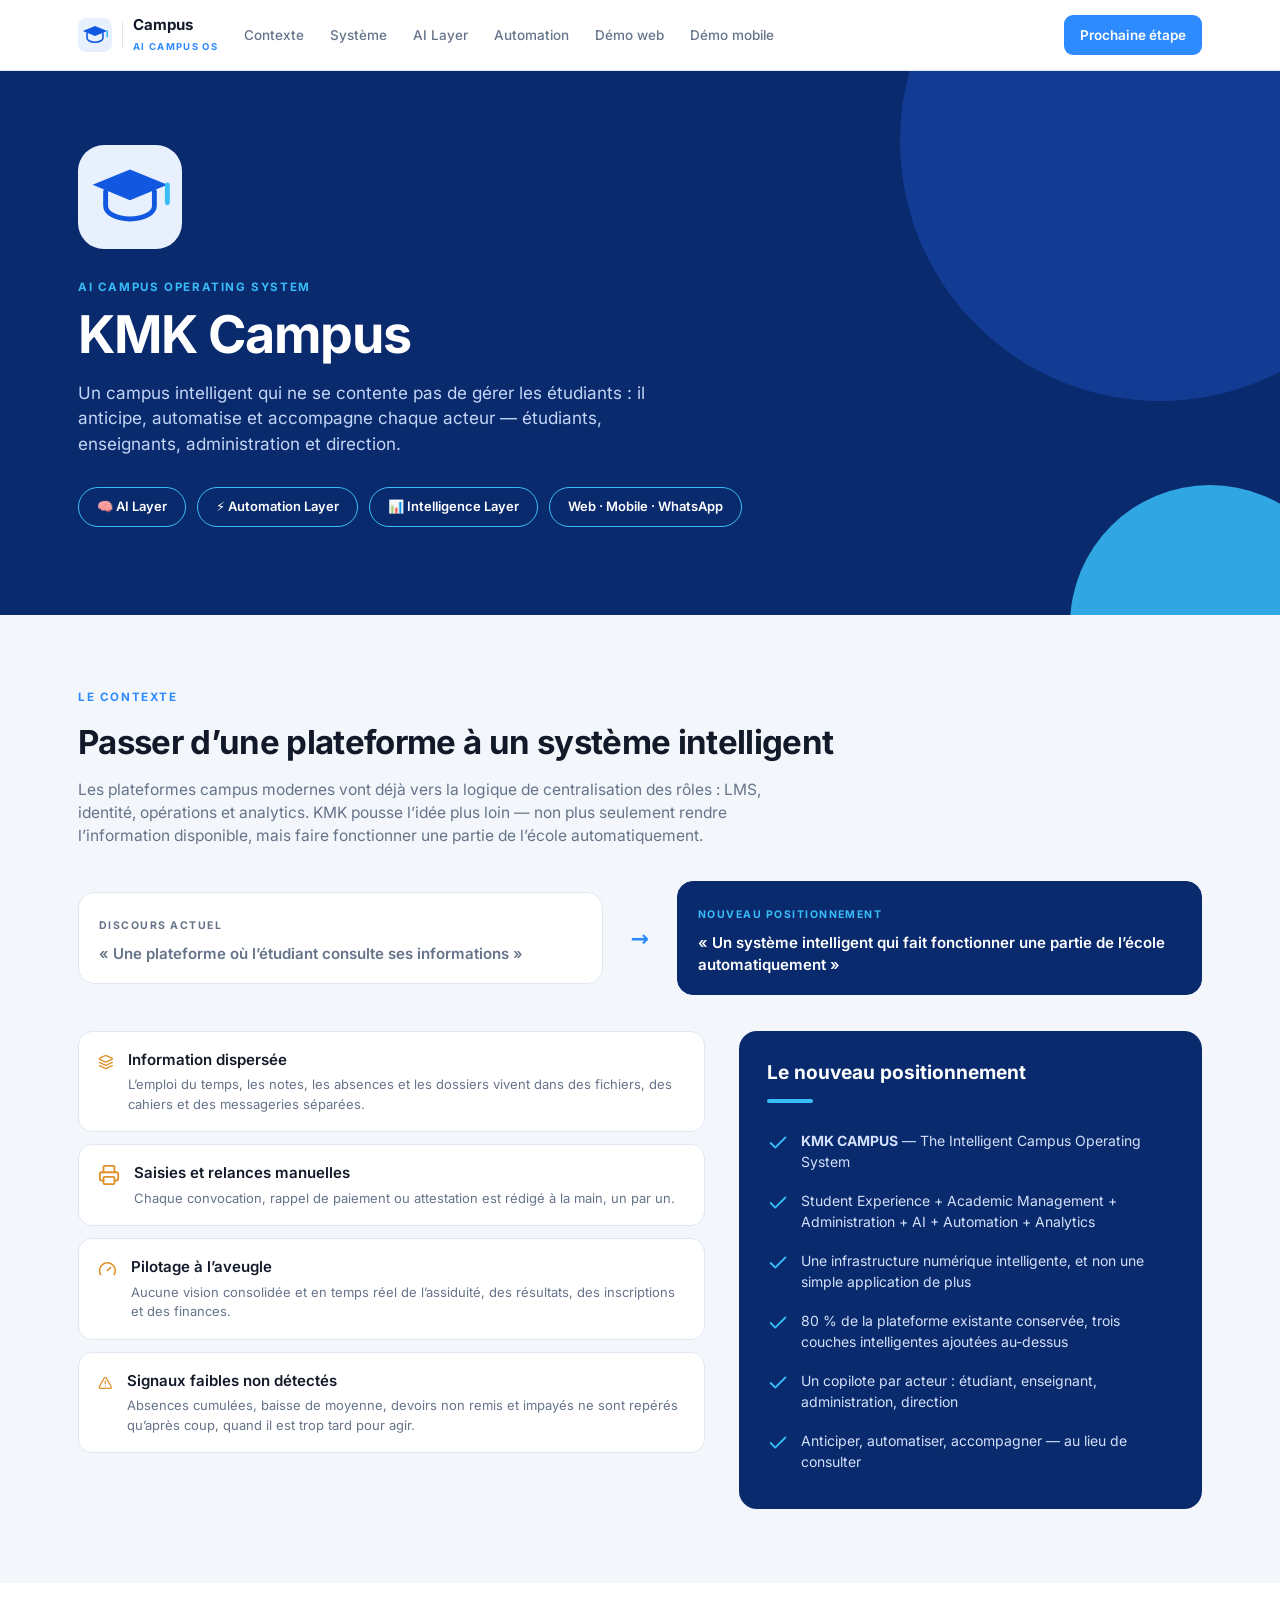
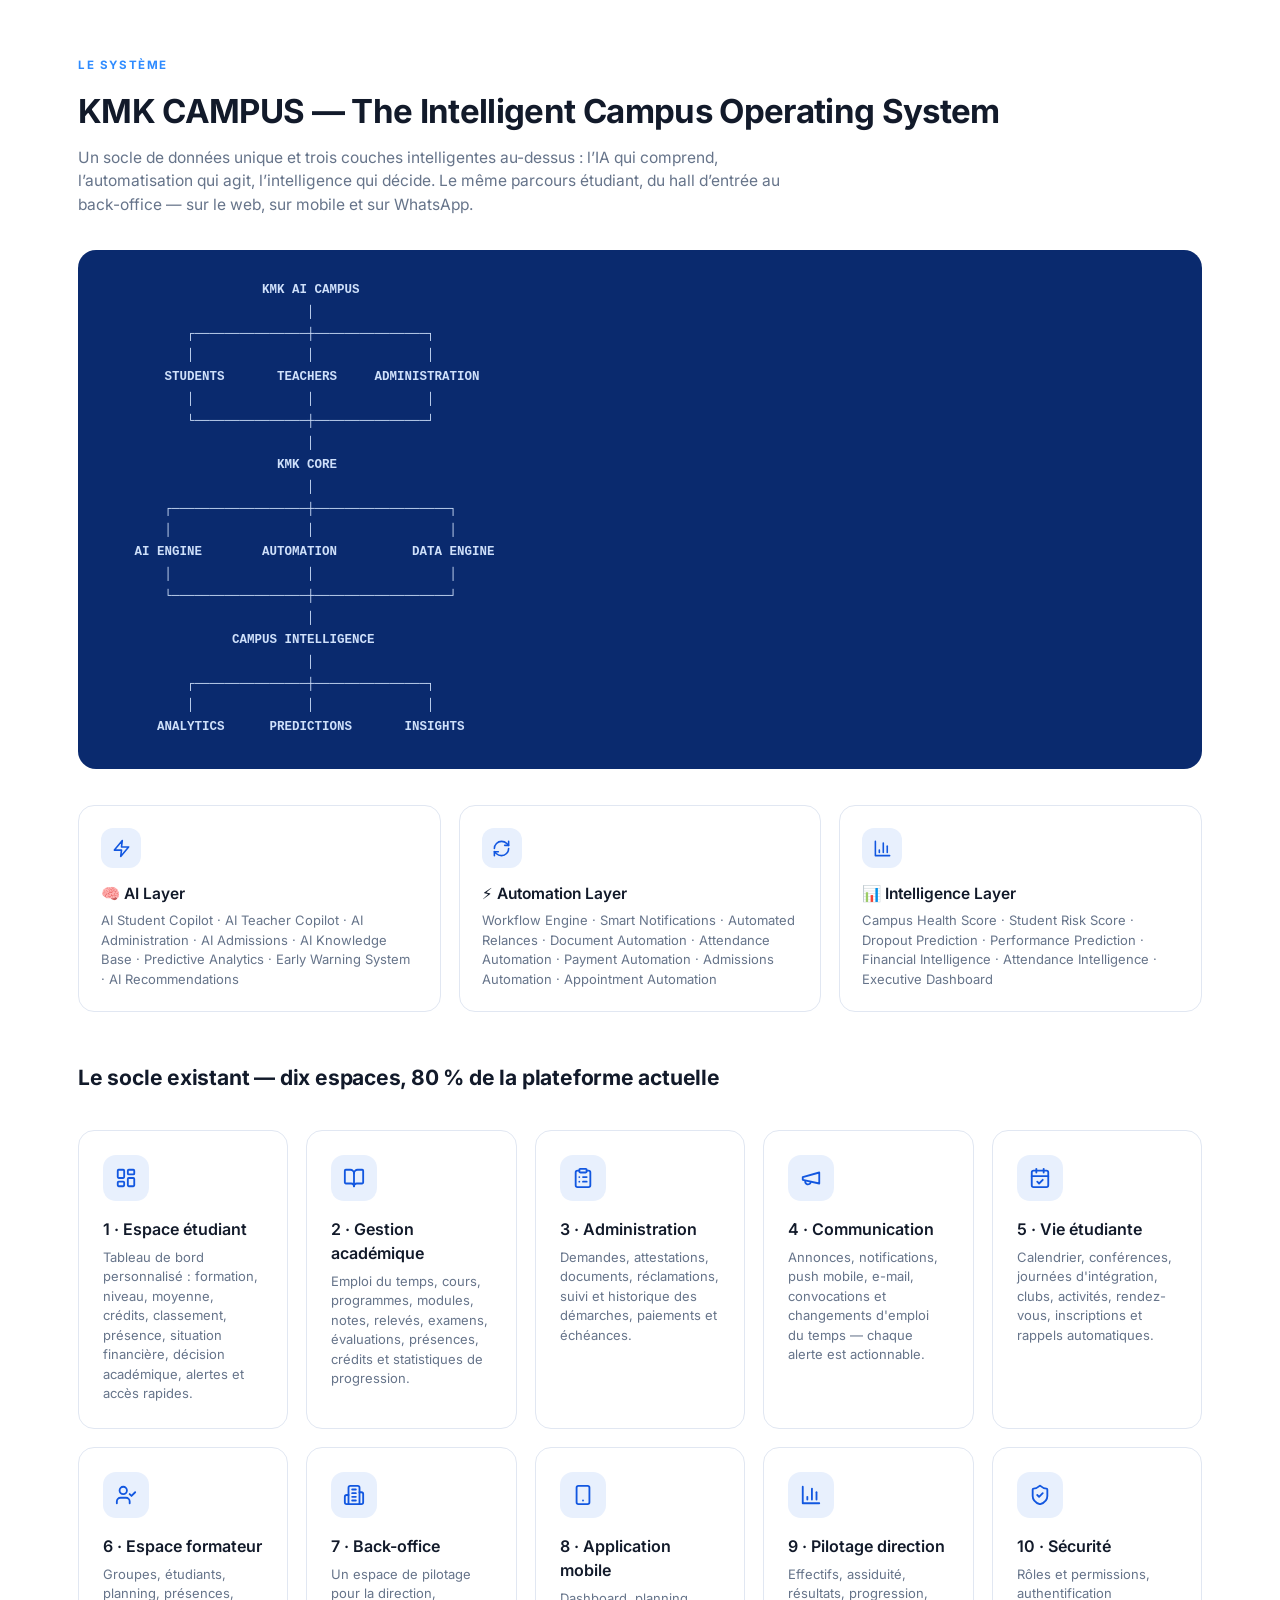
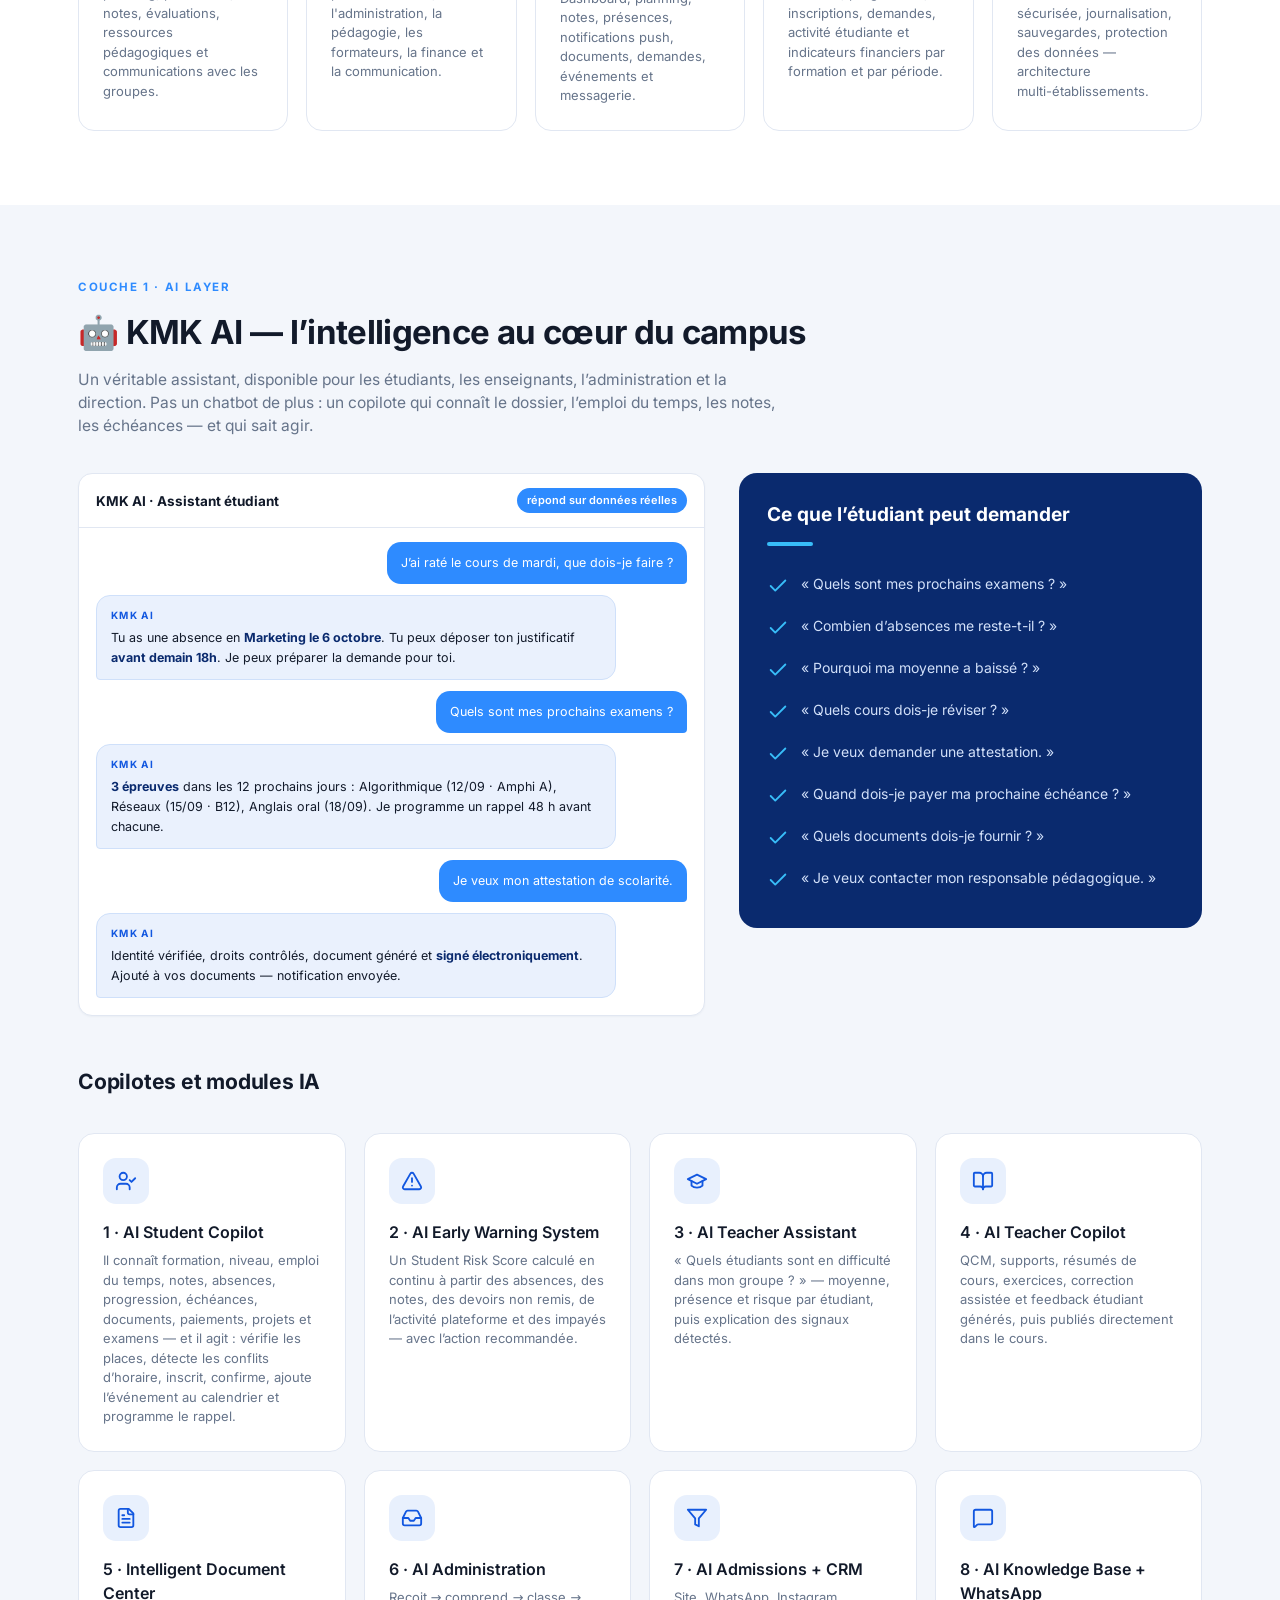
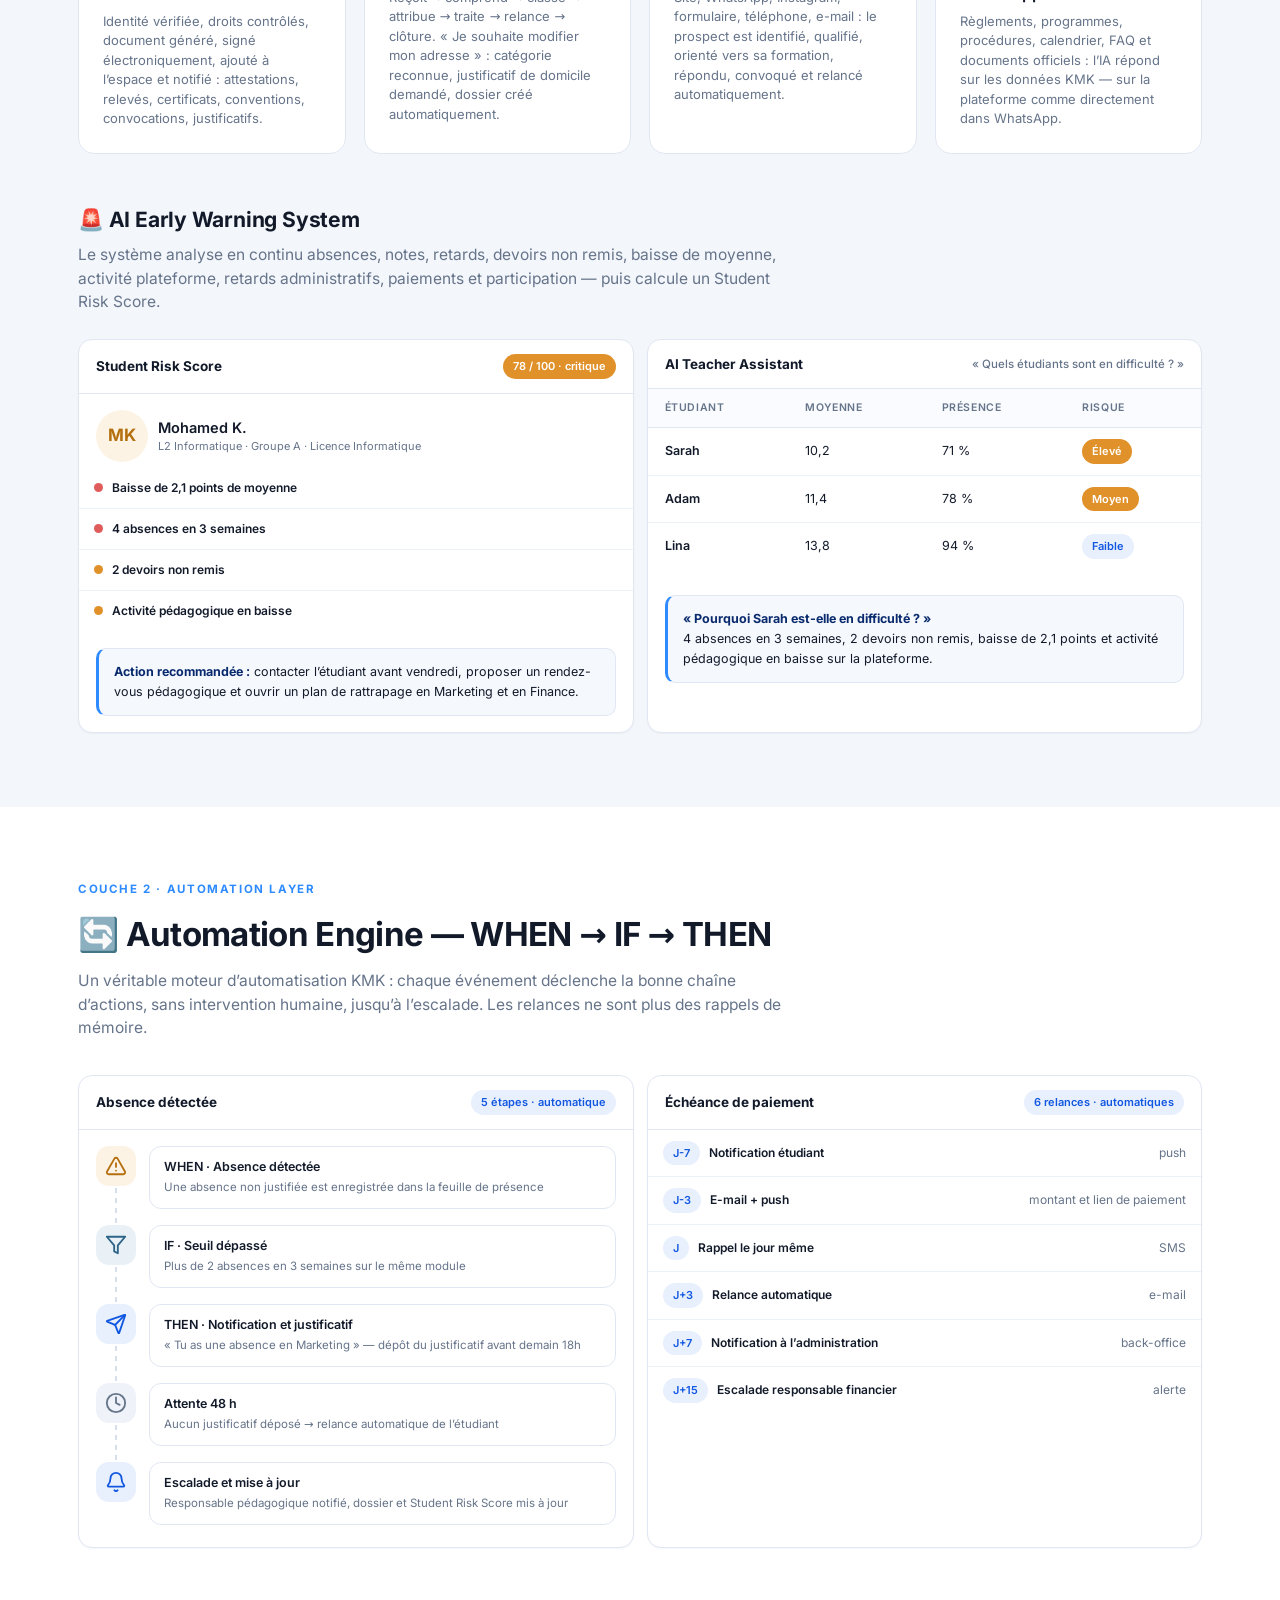
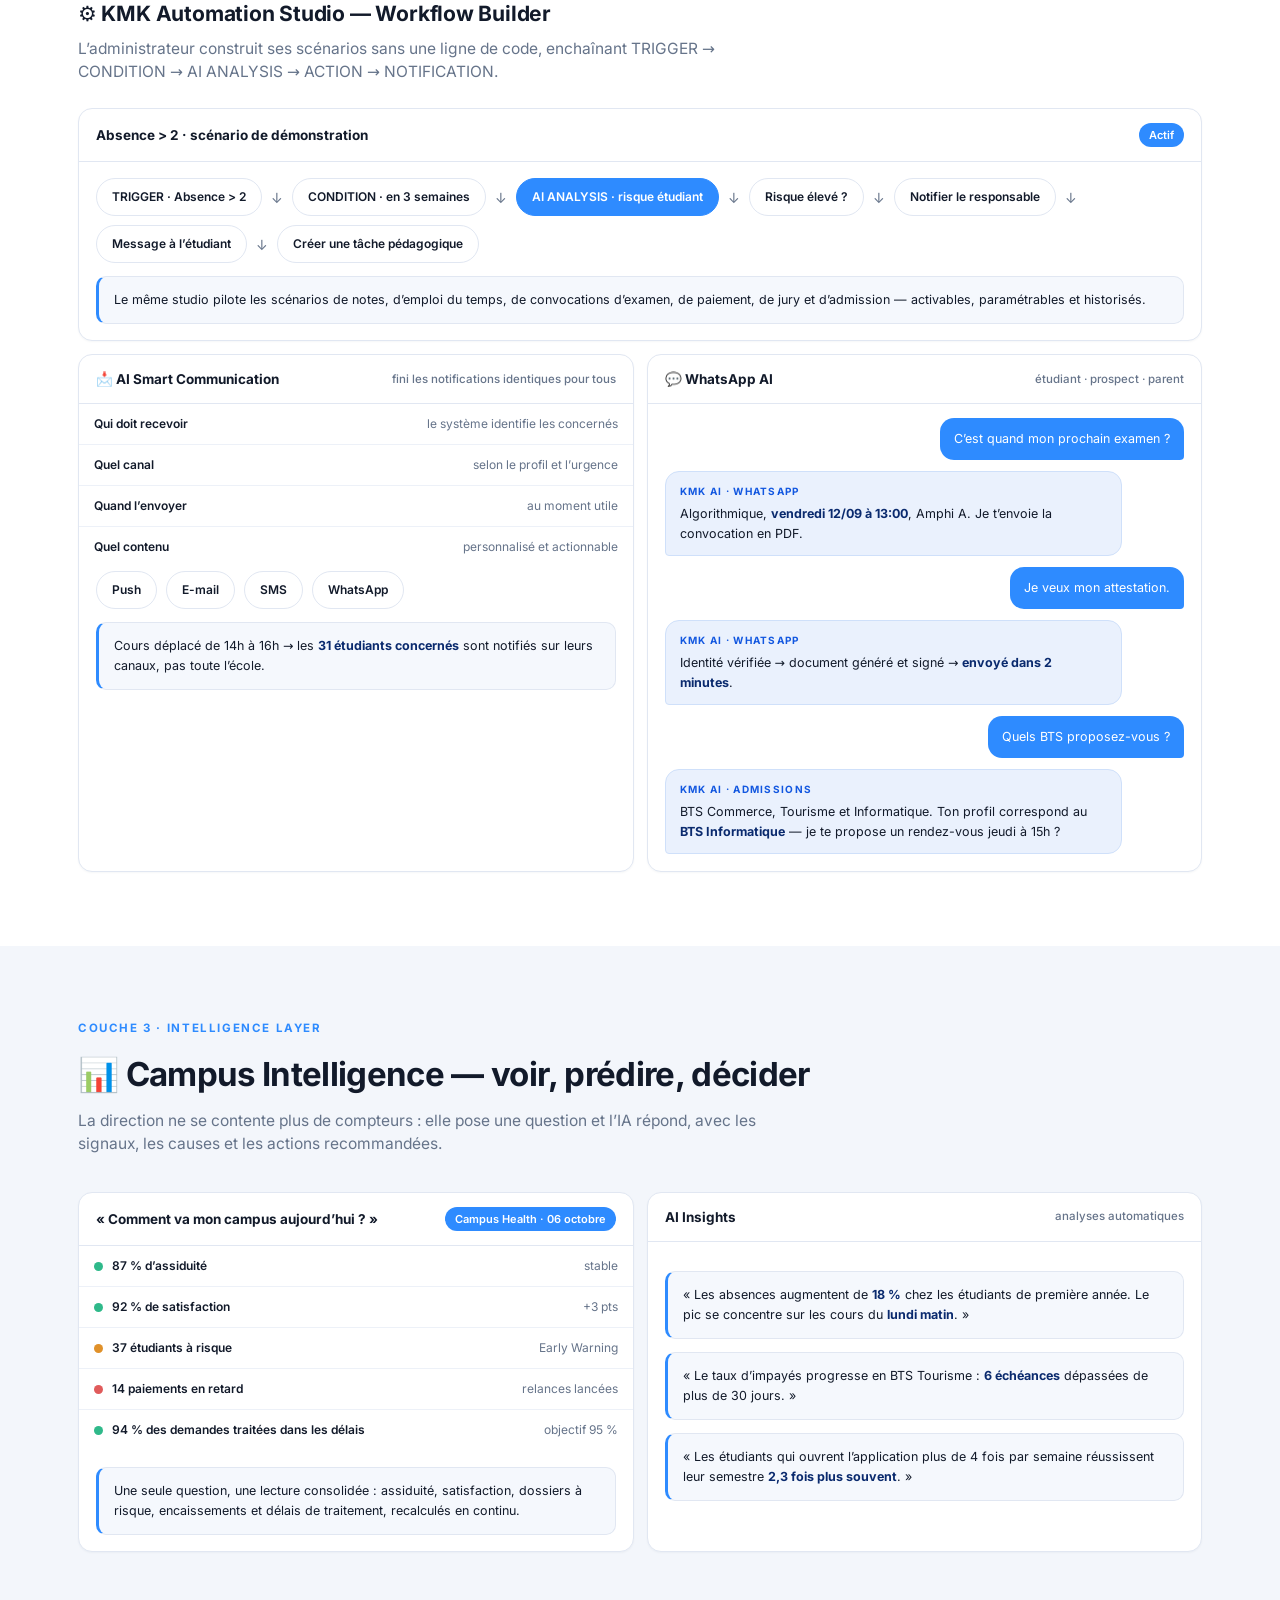
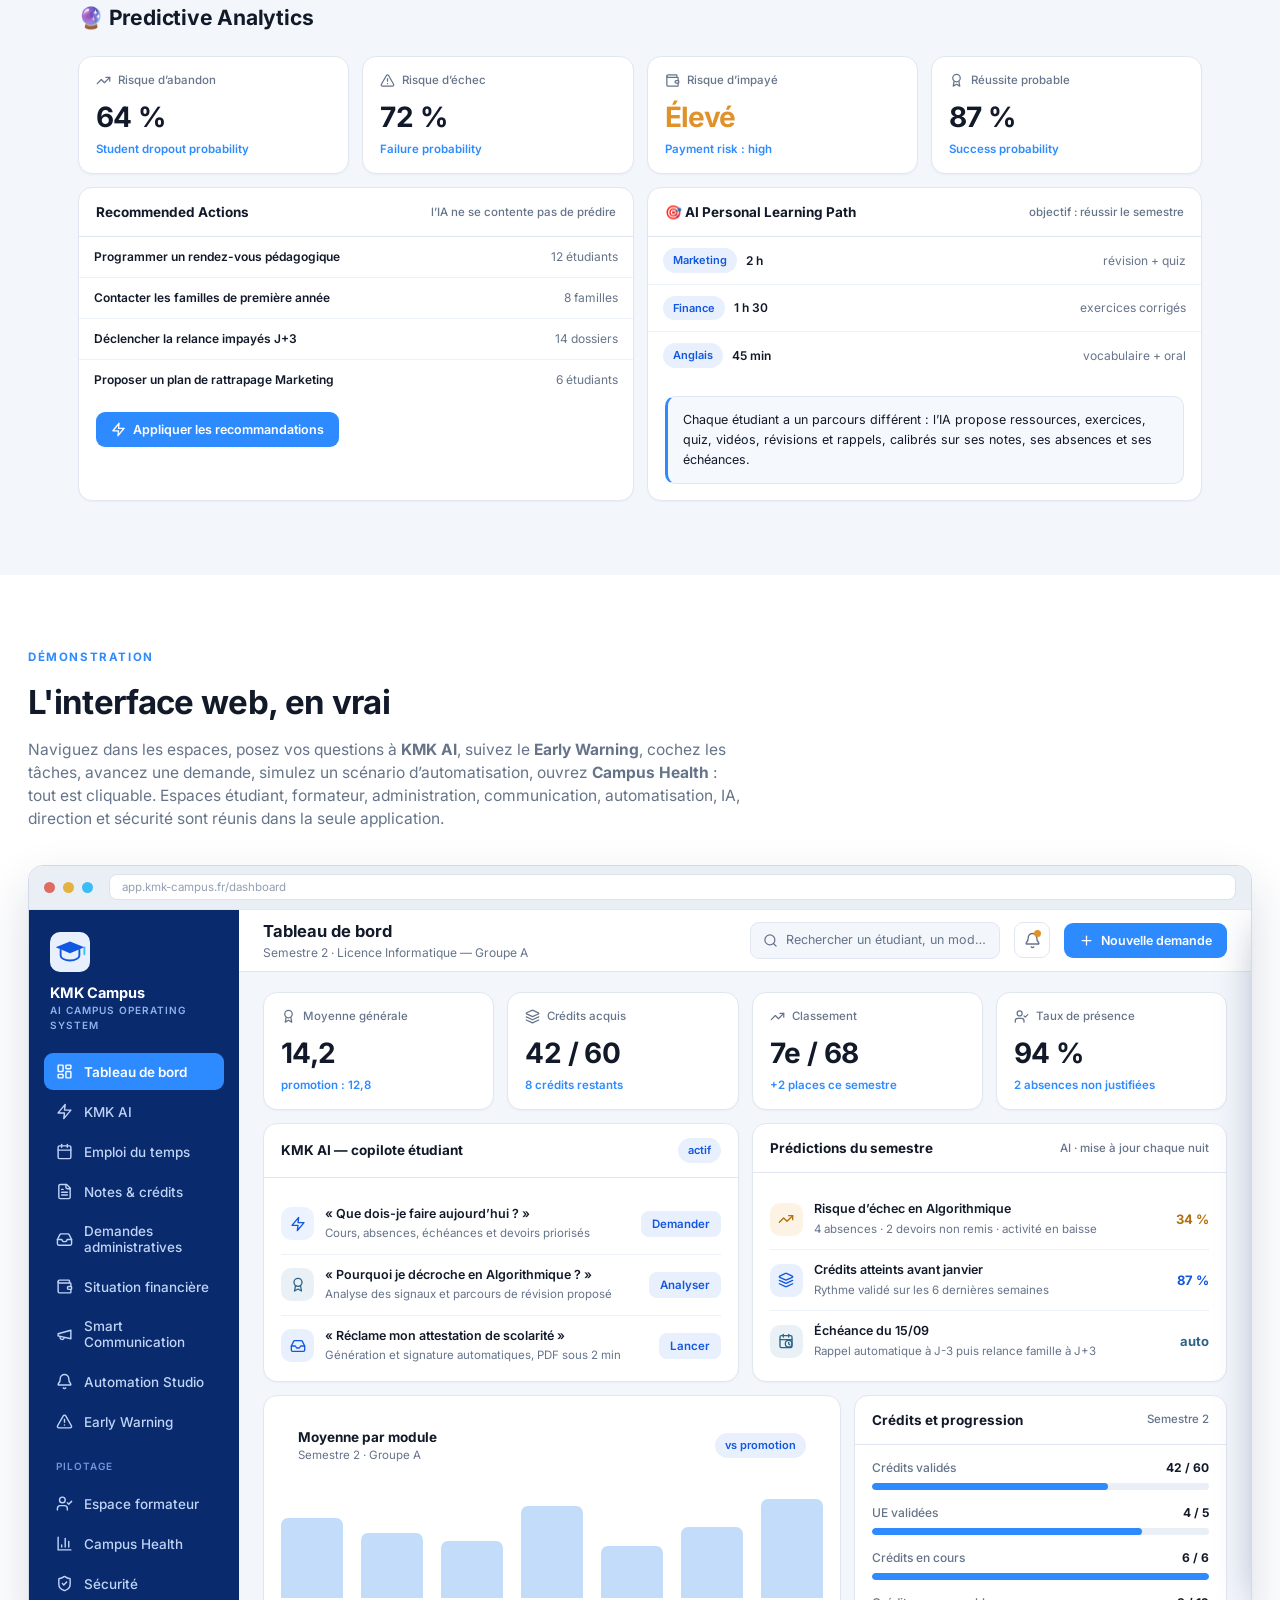
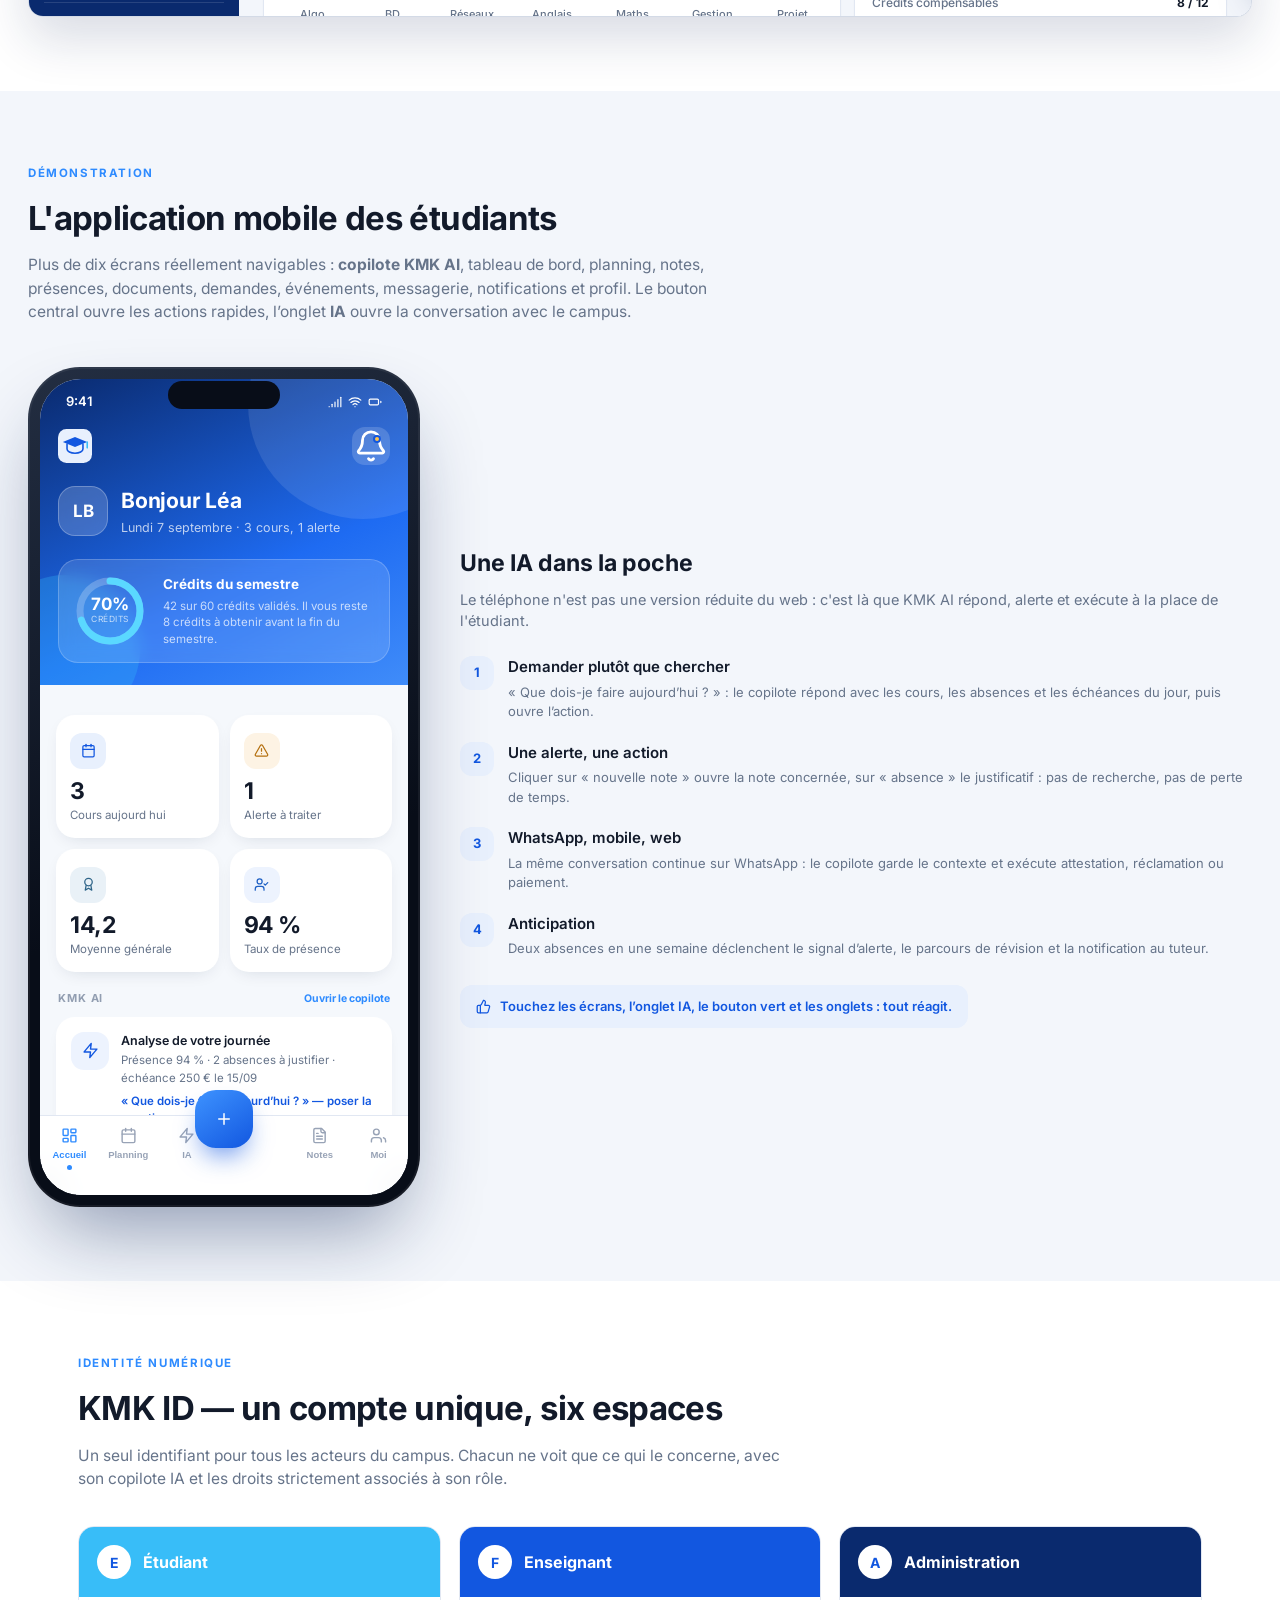
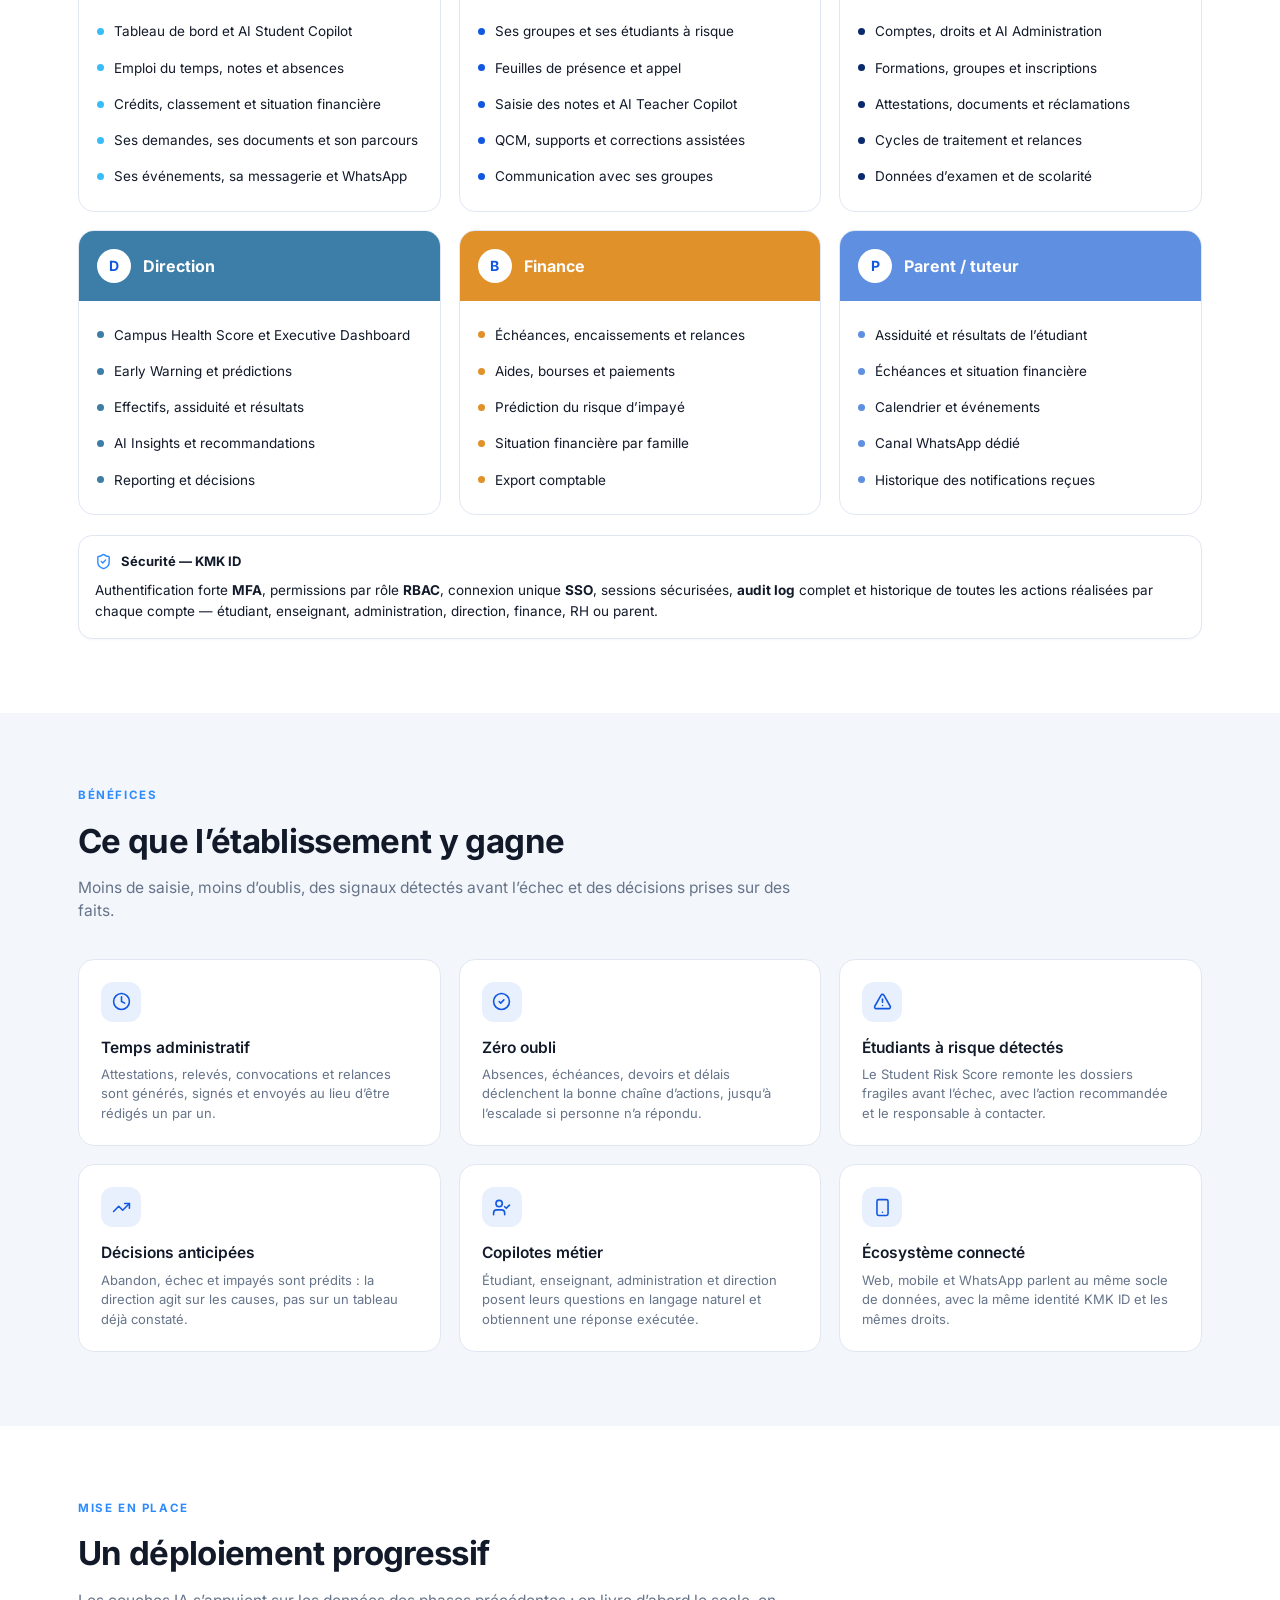
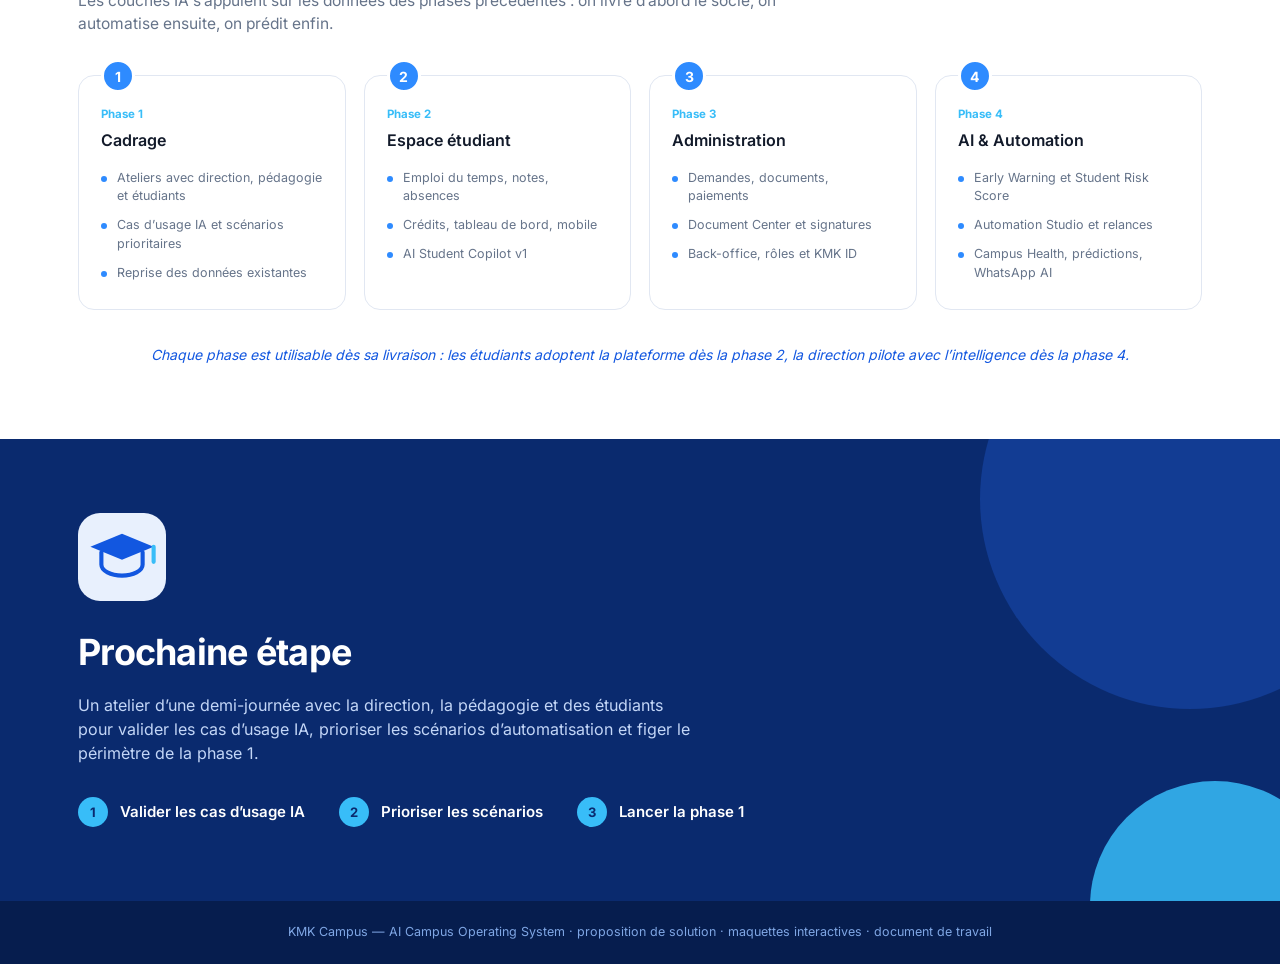
==== commit 420faf00: "Update index.html" ====
--- a/index.html
+++ b/index.html
@@ -1,6 +1,6 @@
 <!doctype html><html lang="fr"><head>
 <meta charset="utf-8"><meta name="viewport" content="width=device-width,initial-scale=1">
-<title>KMK Campus — Plateforme de gestion et d’expérience étudiant</title>
+<title>KMK Campus — AI Campus Operating System</title>
 <style>@font-face{font-family:'Inter';font-style:normal;font-weight:400;font-display:swap;src:url([data-uri]) format('woff2');}@font-face{font-family:'Inter';font-style:normal;font-weight:500;font-display:swap;src:url([data-uri]) format('woff2');}@font-face{font-family:'Inter';font-style:normal;font-weight:600;font-display:swap;src:url([data-uri]) format('woff2');}@font-face{font-family:'Inter';font-style:normal;font-weight:700;font-display:swap;src:url([data-uri]) format('woff2');}
 *{box-sizing:border-box;margin:0;padding:0}
 :root{--ink:#121A2A;--g900:#0A2A6E;--g800:#0C3178;--g700:#1257E0;--g500:#2E8BFF;--leaf:#38BDF8;
@@ -454,6 +454,41 @@
 .phase li{font-size:12.5px;color:var(--mu);padding:5px 0 5px 16px;position:relative}
 .phase li:before{content:"";position:absolute;left:0;top:12px;width:6px;height:6px;border-radius:50%;background:var(--g500)}
 .after{text-align:center;font-size:14px;color:var(--g700);font-style:italic;margin-top:34px}
+
+/* ===== AI layers ===== */
+h3.t{font-size:21px;font-weight:700;letter-spacing:-.01em;margin:50px 0 0}
+.shift{display:grid;grid-template-columns:1fr 46px 1fr;gap:14px;align-items:center;margin-top:34px}
+.sh{border:1px solid var(--bd);border-radius:16px;padding:18px 20px;background:#fff}
+.sh .lb{font-size:10.5px;letter-spacing:.14em;text-transform:uppercase;font-weight:700;color:var(--mu)}
+.sh p{font-size:15px;font-weight:600;margin-top:8px;line-height:1.45}
+.sh.old p{color:var(--mu)}
+.sh.new{background:var(--g900);border-color:var(--g900)}
+.sh.new .lb{color:var(--leaf)}
+.sh.new p{color:#fff}
+.sharrow{display:flex;align-items:center;justify-content:center;color:var(--g500);font-size:22px;font-weight:700}
+.arch{background:var(--g900);color:#CFE0FA;border-radius:18px;padding:30px 34px;margin-top:34px;
+  font:600 12.5px/1.75 ui-monospace,SFMono-Regular,Menlo,Consolas,monospace;white-space:pre;overflow-x:auto}
+.chat{padding:14px 17px 17px;display:flex;flex-direction:column;gap:11px}
+.msg{font-size:12.5px;line-height:1.6;max-width:88%;padding:11px 14px;border-radius:14px}
+.msg.me{align-self:flex-end;background:var(--g500);color:#fff;border-bottom-right-radius:4px}
+.msg.ai{align-self:flex-start;background:#EAF1FD;border:1px solid #CFE0FA;border-bottom-left-radius:4px}
+.msg .who{display:block;font-size:10px;letter-spacing:.13em;text-transform:uppercase;font-weight:700;color:var(--g700);margin-bottom:5px}
+.msg.ai b{color:var(--g900)}
+.pipe{display:flex;flex-wrap:wrap;gap:9px;align-items:center}
+.pipe b{background:#fff;border:1px solid var(--bd);border-radius:999px;padding:9px 15px;font-size:12px;font-weight:600}
+.pipe b.hot{background:var(--g500);border-color:var(--g500);color:#fff}
+.pipe i{color:var(--mu);font-style:normal;font-size:14px}
+.pad{padding:16px 17px}
+.list{display:flex;flex-direction:column}
+.list .slot:last-child{border:0}
+.dot{width:9px;height:9px;border-radius:50%;flex:0 0 9px}
+.hintx{background:#F5F8FD;border:1px solid #E1E7F2;border-left:3px solid var(--g500);border-radius:10px;
+  padding:13px 15px;font-size:12.5px;line-height:1.6;color:var(--ink);margin-top:13px}
+.hintx b{color:var(--g900)}
+.cols>*,.two>*,.two2>*,.grid4>*,.mods>*,.gains>*,.roles>*,.phases>*,.shift>*,.st2>*,.row>*,.fgrid>*{min-width:0}
+@media(max-width:760px){.shift{grid-template-columns:1fr}.sharrow{transform:rotate(90deg);height:34px}
+  .arch{font-size:10.5px;padding:20px}.msg{max-width:100%}h3.t{margin-top:38px}}
+
 /* end */
 .end{background:var(--g900);color:#fff;padding:74px 0;position:relative;overflow:hidden}
 .end:after{content:"";position:absolute;width:420px;height:420px;border-radius:50%;background:#123C93;right:-120px;top:-150px}
@@ -724,50 +759,355 @@
 .view{display:block}
 @media(max-width:1100px){.mods.c5{grid-template-columns:1fr 1fr}}
 @media(max-width:700px){.mods.c5{grid-template-columns:1fr}}
+
+/* --- KMK AI --- */
+.aichat{background:#F7FAFE;border:1px solid var(--bd);border-radius:12px;padding:13px;display:flex;flex-direction:column;gap:9px;height:250px;overflow-y:auto}
+.abub{max-width:88%;padding:9px 12px;border-radius:13px;font-size:12.5px;line-height:1.6;color:var(--ink);word-break:break-word}
+.abub.me{align-self:flex-end;background:var(--g700);color:#fff;border-bottom-right-radius:5px}
+.abub.ai{align-self:flex-start;background:#fff;border:1px solid var(--bd);border-bottom-left-radius:5px}
+.abub .who{display:block;font-size:10px;font-weight:700;letter-spacing:.07em;text-transform:uppercase;color:var(--g500);margin-bottom:4px}
+.abub.me .who{color:rgba(255,255,255,.72)}
+.abub .src{display:block;margin-top:6px;padding-top:6px;border-top:1px dashed var(--bd);font-size:11px;color:var(--mu)}
+.abub .act2{display:inline-block;margin-top:7px;background:var(--soft);color:var(--g700);border-radius:7px;padding:4px 9px;font:600 11px 'Inter'}
+.acchips{display:flex;flex-wrap:wrap;gap:7px;margin-top:11px}
+.acchip{background:var(--soft);border:1px solid #CFE0FA;color:var(--g700);border-radius:999px;padding:6px 11px;font:600 11.5px 'Inter';cursor:pointer;transition:.15s}
+.acchip:hover{background:#DCE8FC}
+.acchip.on{background:var(--g700);border-color:var(--g700);color:#fff}
+.ainbar{display:flex;gap:8px;margin-top:10px}
+.ainbar input{flex:1;min-width:0;border:1px solid var(--bd);border-radius:9px;padding:9px 11px;font:400 12.5px 'Inter';outline:none;color:var(--ink);background:#fff}
+.ainbar input:focus{border-color:var(--g500)}
+.irow{display:flex;align-items:center;gap:11px;padding:11px 0;border-bottom:1px solid #EDF1F8}
+.irow:last-child{border-bottom:0;padding-bottom:0}
+.irow .ico{width:33px;height:33px;flex:0 0 33px;border-radius:10px;display:flex;align-items:center;justify-content:center}
+.irow .tx{flex:1;min-width:0}
+.irow .tt{font-size:12.5px;font-weight:600}
+.irow .ss{font-size:11.5px;color:var(--mu);margin-top:2px;line-height:1.5}
+.irow .vv{font-size:13px;font-weight:700;white-space:nowrap}
+.go2{background:var(--soft);color:var(--g700);border:0;border-radius:8px;padding:6px 11px;font:600 11.5px 'Inter';cursor:pointer;white-space:nowrap}
+.go2:hover{background:#DCE8FC}
+.mview .aichat{flex:1;height:auto;max-height:none;border:0;border-radius:0;background:#F7FAFE;margin:0}
+.msug{background:#fff;border-top:1px solid var(--bd);padding:11px 14px 13px}
+.msug .acchips{margin-top:0}
+
 </style></head><body>
 <div class="topnav"><div class="wrap">
   <a class="nb2" href="#"><svg xmlns="http://www.w3.org/2000/svg" width="34" height="34" viewBox="0 0 64 64" aria-label="KMK Campus"><rect width="64" height="64" rx="16" fill="#E8F0FD"/><path d="M32 15 55 24.5 32 34 9 24.5Z" fill="#1257E0"/><path d="M17 28.5v9c0 4.5 6.7 8 15 8s15-3.5 15-8v-9" fill="none" stroke="#1257E0" stroke-width="3" stroke-linecap="round"/><path d="M55 24.5v11" stroke="#38BDF8" stroke-width="3" stroke-linecap="round"/></svg>
     <span class="div"></span>
-    <span><span class="nl1">Campus</span><br><span class="nl2">PARCOURS ÉTUDIANT</span></span></a>
-  <a href="#besoin">Le besoin</a><a href="#solution">La solution</a>
-  <a href="#demo">Démo web</a><a href="#mobile">Démo mobile</a><a href="#deploiement">Déploiement</a>
+    <span><span class="nl1">Campus</span><br><span class="nl2">AI CAMPUS OS</span></span></a>
+  <a href="#besoin">Contexte</a><a href="#solution">Système</a>
+  <a href="#ai">AI Layer</a><a href="#automation">Automation</a>
+  <a href="#demo">Démo web</a><a href="#mobile">Démo mobile</a>
   <span class="sp"></span><a class="cta" href="#suite">Prochaine étape</a>
 </div></div>
 
 <div class="hero"><div class="wrap">
   <div class="logobox"><svg xmlns="http://www.w3.org/2000/svg" width="104" height="104" viewBox="0 0 64 64" aria-label="KMK Campus"><rect width="64" height="64" rx="16" fill="#E8F0FD"/><path d="M32 15 55 24.5 32 34 9 24.5Z" fill="#1257E0"/><path d="M17 28.5v9c0 4.5 6.7 8 15 8s15-3.5 15-8v-9" fill="none" stroke="#1257E0" stroke-width="3" stroke-linecap="round"/><path d="M55 24.5v11" stroke="#38BDF8" stroke-width="3" stroke-linecap="round"/></svg></div>
+  <div class="kicker" style="color:#38BDF8;margin-bottom:12px">AI CAMPUS OPERATING SYSTEM</div>
   <h1>KMK Campus</h1>
-  <p>La plateforme unique de gestion et d'expérience étudiant : le parcours académique, administratif
-     et la vie étudiante réunis sur le web et sur mobile.</p>
-  <div class="chips"><span class="chip">Application Web</span><span class="chip">Application Mobile</span>
-    <span class="chip">Notifications actionnables</span><span class="chip">Back-office établissement</span></div>
+  <p>Un campus intelligent qui ne se contente pas de gérer les étudiants : il anticipe, automatise
+     et accompagne chaque acteur — étudiants, enseignants, administration et direction.</p>
+  <div class="chips"><span class="chip">🧠 AI Layer</span><span class="chip">⚡ Automation Layer</span>
+    <span class="chip">📊 Intelligence Layer</span><span class="chip">Web · Mobile · WhatsApp</span></div>
 </div></div>
-<section id="besoin"><div class="wrap">
+<section class="alt" id="besoin"><div class="wrap">
   <div class="kicker">Le contexte</div>
-  <h2>Un parcours étudiant fractionné</h2>
-  <p class="lead">Aujourd'hui, l'essentiel du temps des étudiants et des services passe dans la coordination :
-     retrouver une note, justifier une absence, savoir qu'une démarche est prête, repérer qui est en difficulté.</p>
+  <h2>Passer d’une plateforme à un système intelligent</h2>
+  <p class="lead">Les plateformes campus modernes vont déjà vers la logique de centralisation des rôles : LMS, identité, opérations et analytics.
+     KMK pousse l’idée plus loin — non plus seulement rendre l’information disponible, mais faire fonctionner une partie de l’école automatiquement.</p>
+  <div class="shift">
+    <div class="sh old"><span class="lb">Discours actuel</span><p>« Une plateforme où l’étudiant consulte ses informations »</p></div>
+    <div class="sharrow">→</div>
+    <div class="sh new"><span class="lb">Nouveau positionnement</span><p>« Un système intelligent qui fait fonctionner une partie de l’école automatiquement »</p></div>
+  </div>
   <div class="cols">
-    <div><div class="pcard"><span class="pi"><!-- @license lucide-static v1.41.0 - ISC --><svg class="lucide lucide-layers" xmlns="http://www.w3.org/2000/svg" width="18" height="18" viewBox="0 0 24 24" fill="none" stroke="currentColor" stroke-width="2" stroke-linecap="round" stroke-linejoin="round"><path d="M12.83 2.18a2 2 0 0 0-1.66 0L2.6 6.08a1 1 0 0 0 0 1.83l8.58 3.91a2 2 0 0 0 1.66 0l8.58-3.9a1 1 0 0 0 0-1.83z"/><path d="m22 17.65-9.17 4.16a2 2 0 0 1-1.66 0L2 17.65"/><path d="m22 12.65-9.17 4.16a2 2 0 0 1-1.66 0L2 12.65"/></svg></span>
-        <div><h4>Information dispersée</h4><p>L'emploi du temps, les notes, les absences et les dossiers vivent dans des fichiers, des cahiers et des messageries séparées.</p></div></div><div class="pcard"><span class="pi"><!-- @license lucide-static v1.41.0 - ISC --><svg class="lucide lucide-printer" xmlns="http://www.w3.org/2000/svg" width="18" height="18" viewBox="0 0 24 24" fill="none" stroke="currentColor" stroke-width="2" stroke-linecap="round" stroke-linejoin="round"><path d="M6 18H4a2 2 0 0 1-2-2v-5a2 2 0 0 1 2-2h16a2 2 0 0 1 2 2v5a2 2 0 0 1-2 2h-2"/><path d="M6 9V3a1 1 0 0 1 1-1h10a1 1 0 0 1 1 1v6"/><rect x="6" y="14" width="12" height="8" rx="1"/></svg></span>
-        <div><h4>Saisies et relances manuelles</h4><p>Chaque convocation, rappel de paiement ou attestation est rédigé à la main, un par un.</p></div></div><div class="pcard"><span class="pi"><!-- @license lucide-static v1.41.0 - ISC --><svg class="lucide lucide-gauge" xmlns="http://www.w3.org/2000/svg" width="18" height="18" viewBox="0 0 24 24" fill="none" stroke="currentColor" stroke-width="2" stroke-linecap="round" stroke-linejoin="round"><path d="m12 14 4-4"/><path d="M3.34 19a10 10 0 1 1 17.32 0"/></svg></span>
-        <div><h4>Pilotage à l aveugle</h4><p>Aucune vision consolidée et en temps réel de l'assiduité, des résultats, des inscriptions et des finances.</p></div></div><div class="pcard"><span class="pi"><!-- @license lucide-static v1.41.0 - ISC --><svg class="lucide lucide-alert-triangle" xmlns="http://www.w3.org/2000/svg" width="18" height="18" viewBox="0 0 24 24" fill="none" stroke="currentColor" stroke-width="2" stroke-linecap="round" stroke-linejoin="round"><path d="m21.73 18-8-14a2 2 0 0 0-3.48 0l-8 14A2 2 0 0 0 4 21h16a2 2 0 0 0 1.73-3Z"/><path d="M12 9v4"/><path d="M12 17h.01"/></svg></span>
-        <div><h4>Oublis et retards</h4><p>Notes non publiées, absences non justifiées, échéances dépassées, étudiants hors radar.</p></div></div></div>
-    <div class="needs"><h3>Le besoin exprimé</h3><div class="u"></div><ul><li><!-- @license lucide-static v1.41.0 - ISC --><svg class="lucide lucide-check" xmlns="http://www.w3.org/2000/svg" width="16" height="16" viewBox="0 0 24 24" fill="none" stroke="currentColor" stroke-width="2" stroke-linecap="round" stroke-linejoin="round"><path d="M20 6 9 17l-5-5"/></svg><span>Une plateforme unique pour le parcours académique et administratif</span></li><li><!-- @license lucide-static v1.41.0 - ISC --><svg class="lucide lucide-check" xmlns="http://www.w3.org/2000/svg" width="16" height="16" viewBox="0 0 24 24" fill="none" stroke="currentColor" stroke-width="2" stroke-linecap="round" stroke-linejoin="round"><path d="M20 6 9 17l-5-5"/></svg><span>Emploi du temps, notes, absences et crédits au même endroit</span></li><li><!-- @license lucide-static v1.41.0 - ISC --><svg class="lucide lucide-check" xmlns="http://www.w3.org/2000/svg" width="16" height="16" viewBox="0 0 24 24" fill="none" stroke="currentColor" stroke-width="2" stroke-linecap="round" stroke-linejoin="round"><path d="M20 6 9 17l-5-5"/></svg><span>Des demandes administratives en ligne, avec suivi de traitement</span></li><li><!-- @license lucide-static v1.41.0 - ISC --><svg class="lucide lucide-check" xmlns="http://www.w3.org/2000/svg" width="16" height="16" viewBox="0 0 24 24" fill="none" stroke="currentColor" stroke-width="2" stroke-linecap="round" stroke-linejoin="round"><path d="M20 6 9 17l-5-5"/></svg><span>Des notifications actionnables : la note, l absence ou la demande s ouvre directement</span></li><li><!-- @license lucide-static v1.41.0 - ISC --><svg class="lucide lucide-check" xmlns="http://www.w3.org/2000/svg" width="16" height="16" viewBox="0 0 24 24" fill="none" stroke="currentColor" stroke-width="2" stroke-linecap="round" stroke-linejoin="round"><path d="M20 6 9 17l-5-5"/></svg><span>Un back-office complet pour la direction et les services</span></li><li><!-- @license lucide-static v1.41.0 - ISC --><svg class="lucide lucide-check" xmlns="http://www.w3.org/2000/svg" width="16" height="16" viewBox="0 0 24 24" fill="none" stroke="currentColor" stroke-width="2" stroke-linecap="round" stroke-linejoin="round"><path d="M20 6 9 17l-5-5"/></svg><span>La même application sur mobile, avec notifications push</span></li></ul></div>
+    <div>
+      <div class="pcard"><span class="pi"><svg class="lucide lucide-layers" xmlns="http://www.w3.org/2000/svg" width="22" height="22" viewBox="0 0 24 24" fill="none" stroke="currentColor" stroke-width="2" stroke-linecap="round" stroke-linejoin="round"><path d="M12.83 2.18a2 2 0 0 0-1.66 0L2.6 6.08a1 1 0 0 0 0 1.83l8.58 3.91a2 2 0 0 0 1.66 0l8.58-3.9a1 1 0 0 0 0-1.83z"/><path d="m22 17.65-9.17 4.16a2 2 0 0 1-1.66 0L2 17.65"/><path d="m22 12.65-9.17 4.16a2 2 0 0 1-1.66 0L2 12.65"/></svg></span>
+        <div><h4>Information dispersée</h4><p>L’emploi du temps, les notes, les absences et les dossiers vivent dans des fichiers, des cahiers et des messageries séparées.</p></div></div>
+      <div class="pcard"><span class="pi"><svg class="lucide lucide-printer" xmlns="http://www.w3.org/2000/svg" width="22" height="22" viewBox="0 0 24 24" fill="none" stroke="currentColor" stroke-width="2" stroke-linecap="round" stroke-linejoin="round"><path d="M6 18H4a2 2 0 0 1-2-2v-5a2 2 0 0 1 2-2h16a2 2 0 0 1 2 2v5a2 2 0 0 1-2 2h-2"/><path d="M6 9V3a1 1 0 0 1 1-1h10a1 1 0 0 1 1 1v6"/><rect x="6" y="14" width="12" height="8" rx="1"/></svg></span>
+        <div><h4>Saisies et relances manuelles</h4><p>Chaque convocation, rappel de paiement ou attestation est rédigé à la main, un par un.</p></div></div>
+      <div class="pcard"><span class="pi"><svg class="lucide lucide-gauge" xmlns="http://www.w3.org/2000/svg" width="22" height="22" viewBox="0 0 24 24" fill="none" stroke="currentColor" stroke-width="2" stroke-linecap="round" stroke-linejoin="round"><path d="m12 14 4-4"/><path d="M3.34 19a10 10 0 1 1 17.32 0"/></svg></span>
+        <div><h4>Pilotage à l’aveugle</h4><p>Aucune vision consolidée et en temps réel de l’assiduité, des résultats, des inscriptions et des finances.</p></div></div>
+      <div class="pcard"><span class="pi"><svg class="lucide lucide-alert-triangle" xmlns="http://www.w3.org/2000/svg" width="22" height="22" viewBox="0 0 24 24" fill="none" stroke="currentColor" stroke-width="2" stroke-linecap="round" stroke-linejoin="round"><path d="m21.73 18-8-14a2 2 0 0 0-3.48 0l-8 14A2 2 0 0 0 4 21h16a2 2 0 0 0 1.73-3Z"/><path d="M12 9v4"/><path d="M12 17h.01"/></svg></span>
+        <div><h4>Signaux faibles non détectés</h4><p>Absences cumulées, baisse de moyenne, devoirs non remis et impayés ne sont repérés qu’après coup, quand il est trop tard pour agir.</p></div></div>
+    </div>
+    <div class="needs"><h3>Le nouveau positionnement</h3><div class="u"></div><ul>
+      <li><svg class="lucide lucide-check" xmlns="http://www.w3.org/2000/svg" width="22" height="22" viewBox="0 0 24 24" fill="none" stroke="currentColor" stroke-width="2" stroke-linecap="round" stroke-linejoin="round"><path d="M20 6 9 17l-5-5"/></svg><span><b>KMK CAMPUS</b> — The Intelligent Campus Operating System</span></li>
+      <li><svg class="lucide lucide-check" xmlns="http://www.w3.org/2000/svg" width="22" height="22" viewBox="0 0 24 24" fill="none" stroke="currentColor" stroke-width="2" stroke-linecap="round" stroke-linejoin="round"><path d="M20 6 9 17l-5-5"/></svg><span>Student Experience + Academic Management + Administration + AI + Automation + Analytics</span></li>
+      <li><svg class="lucide lucide-check" xmlns="http://www.w3.org/2000/svg" width="22" height="22" viewBox="0 0 24 24" fill="none" stroke="currentColor" stroke-width="2" stroke-linecap="round" stroke-linejoin="round"><path d="M20 6 9 17l-5-5"/></svg><span>Une infrastructure numérique intelligente, et non une simple application de plus</span></li>
+      <li><svg class="lucide lucide-check" xmlns="http://www.w3.org/2000/svg" width="22" height="22" viewBox="0 0 24 24" fill="none" stroke="currentColor" stroke-width="2" stroke-linecap="round" stroke-linejoin="round"><path d="M20 6 9 17l-5-5"/></svg><span>80 % de la plateforme existante conservée, trois couches intelligentes ajoutées au-dessus</span></li>
+      <li><svg class="lucide lucide-check" xmlns="http://www.w3.org/2000/svg" width="22" height="22" viewBox="0 0 24 24" fill="none" stroke="currentColor" stroke-width="2" stroke-linecap="round" stroke-linejoin="round"><path d="M20 6 9 17l-5-5"/></svg><span>Un copilote par acteur : étudiant, enseignant, administration, direction</span></li>
+      <li><svg class="lucide lucide-check" xmlns="http://www.w3.org/2000/svg" width="22" height="22" viewBox="0 0 24 24" fill="none" stroke="currentColor" stroke-width="2" stroke-linecap="round" stroke-linejoin="round"><path d="M20 6 9 17l-5-5"/></svg><span>Anticiper, automatiser, accompagner — au lieu de consulter</span></li>
+    </ul></div>
   </div>
 </div></section>
-<section class="alt" id="solution"><div class="wrap">
-  <div class="kicker">La solution</div>
-  <h2>Une plateforme, dix espaces</h2>
-  <p class="lead">Un socle de données unique : le même parcours étudiant, du hall d'entrée jusqu'au
-     back-office de l'établissement — sur le web pour les services, sur mobile pour les étudiants.</p>
+<section id="solution"><div class="wrap">
+  <div class="kicker">Le système</div>
+  <h2>KMK CAMPUS — The Intelligent Campus Operating System</h2>
+  <p class="lead">Un socle de données unique et trois couches intelligentes au-dessus : l’IA qui comprend,
+     l’automatisation qui agit, l’intelligence qui décide. Le même parcours étudiant, du hall d’entrée au
+     back-office — sur le web, sur mobile et sur WhatsApp.</p>
+<div class="arch">                    KMK AI CAMPUS
+                          │
+          ┌───────────────┼───────────────┐
+          │               │               │
+       STUDENTS       TEACHERS     ADMINISTRATION
+          │               │               │
+          └───────────────┼───────────────┘
+                          │
+                      KMK CORE
+                          │
+       ┌──────────────────┼──────────────────┐
+       │                  │                  │
+   AI ENGINE        AUTOMATION          DATA ENGINE
+       │                  │                  │
+       └──────────────────┼──────────────────┘
+                          │
+                CAMPUS INTELLIGENCE
+                          │
+          ┌───────────────┼───────────────┐
+          │               │               │
+      ANALYTICS      PREDICTIONS       INSIGHTS</div>
+  <div class="gains">
+    <div class="gain"><span class="gi"><svg class="lucide lucide-zap" xmlns="http://www.w3.org/2000/svg" width="19" height="19" viewBox="0 0 24 24" fill="none" stroke="currentColor" stroke-width="2" stroke-linecap="round" stroke-linejoin="round"><polygon points="13 2 3 14 12 14 11 22 21 10 12 10 13 2"/></svg></span><h4>🧠 AI Layer</h4>
+      <p>AI Student Copilot · AI Teacher Copilot · AI Administration · AI Admissions · AI Knowledge Base · Predictive Analytics · Early Warning System · AI Recommendations</p></div>
+    <div class="gain"><span class="gi"><svg class="lucide lucide-refresh-cw" xmlns="http://www.w3.org/2000/svg" width="19" height="19" viewBox="0 0 24 24" fill="none" stroke="currentColor" stroke-width="2" stroke-linecap="round" stroke-linejoin="round"><path d="M3 12a9 9 0 0 1 9-9 9.75 9.75 0 0 1 6.74 2.74L21 8"/><path d="M21 3v5h-5"/><path d="M21 12a9 9 0 0 1-9 9 9.75 9.75 0 0 1-6.74-2.74L3 16"/><path d="M8 16H3v5"/></svg></span><h4>⚡ Automation Layer</h4>
+      <p>Workflow Engine · Smart Notifications · Automated Relances · Document Automation · Attendance Automation · Payment Automation · Admissions Automation · Appointment Automation</p></div>
+    <div class="gain"><span class="gi"><svg class="lucide lucide-bar-chart-3" xmlns="http://www.w3.org/2000/svg" width="19" height="19" viewBox="0 0 24 24" fill="none" stroke="currentColor" stroke-width="2" stroke-linecap="round" stroke-linejoin="round"><path d="M3 3v18h18"/><path d="M18 17V9"/><path d="M13 17V5"/><path d="M8 17v-3"/></svg></span><h4>📊 Intelligence Layer</h4>
+      <p>Campus Health Score · Student Risk Score · Dropout Prediction · Performance Prediction · Financial Intelligence · Attendance Intelligence · Executive Dashboard</p></div>
+  </div>
+  <h3 class="t">Le socle existant — dix espaces, 80 % de la plateforme actuelle</h3>
   <div class="mods c5"><div class="mod"><span class="mic"><!-- @license lucide-static v1.41.0 - ISC --><svg class="lucide lucide-layout-dashboard" xmlns="http://www.w3.org/2000/svg" width="22" height="22" viewBox="0 0 24 24" fill="none" stroke="currentColor" stroke-width="2" stroke-linecap="round" stroke-linejoin="round"><rect width="7" height="9" x="3" y="3" rx="1"/><rect width="7" height="5" x="14" y="3" rx="1"/><rect width="7" height="9" x="14" y="12" rx="1"/><rect width="7" height="5" x="3" y="16" rx="1"/></svg></span><h4>1 · Espace étudiant</h4><p>Tableau de bord personnalisé : formation, niveau, moyenne, crédits, classement, présence, situation financière, décision académique, alertes et accès rapides.</p></div><div class="mod"><span class="mic"><!-- @license lucide-static v1.41.0 - ISC --><svg class="lucide lucide-book-open" xmlns="http://www.w3.org/2000/svg" width="22" height="22" viewBox="0 0 24 24" fill="none" stroke="currentColor" stroke-width="2" stroke-linecap="round" stroke-linejoin="round"><path d="M12 7v14"/><path d="M3 18a1 1 0 0 1-1-1V4a1 1 0 0 1 1-1h5a4 4 0 0 1 4 4 4 4 0 0 1 4-4h5a1 1 0 0 1 1 1v13a1 1 0 0 1-1 1h-6a3 3 0 0 0-3 3 3 3 0 0 0-3-3z"/></svg></span><h4>2 · Gestion académique</h4><p>Emploi du temps, cours, programmes, modules, notes, relevés, examens, évaluations, présences, crédits et statistiques de progression.</p></div><div class="mod"><span class="mic"><!-- @license lucide-static v1.41.0 - ISC --><svg class="lucide lucide-clipboard-list" xmlns="http://www.w3.org/2000/svg" width="22" height="22" viewBox="0 0 24 24" fill="none" stroke="currentColor" stroke-width="2" stroke-linecap="round" stroke-linejoin="round"><rect width="8" height="4" x="8" y="2" rx="1"/><path d="M16 4h2a2 2 0 0 1 2 2v14a2 2 0 0 1-2 2H6a2 2 0 0 1-2-2V6a2 2 0 0 1 2-2h2"/><path d="M12 11h4"/><path d="M12 16h4"/><path d="M8 11h.01"/><path d="M8 16h.01"/></svg></span><h4>3 · Administration</h4><p>Demandes, attestations, documents, réclamations, suivi et historique des démarches, paiements et échéances.</p></div><div class="mod"><span class="mic"><!-- @license lucide-static v1.41.0 - ISC --><svg class="lucide lucide-megaphone" xmlns="http://www.w3.org/2000/svg" width="22" height="22" viewBox="0 0 24 24" fill="none" stroke="currentColor" stroke-width="2" stroke-linecap="round" stroke-linejoin="round"><path d="m3 11 18-5v12L3 14v-3z"/><path d="M11.6 16.8a3 3 0 1 1-5.8-1.6"/></svg></span><h4>4 · Communication</h4><p>Annonces, notifications, push mobile, e-mail, convocations et changements d'emploi du temps — chaque alerte est actionnable.</p></div><div class="mod"><span class="mic"><!-- @license lucide-static v1.41.0 - ISC --><svg class="lucide lucide-calendar-check" xmlns="http://www.w3.org/2000/svg" width="22" height="22" viewBox="0 0 24 24" fill="none" stroke="currentColor" stroke-width="2" stroke-linecap="round" stroke-linejoin="round"><path d="M8 2v4"/><path d="M16 2v4"/><rect width="18" height="18" x="3" y="4" rx="2"/><path d="M3 10h18"/><path d="m9 16 2 2 4-4"/></svg></span><h4>5 · Vie étudiante</h4><p>Calendrier, conférences, journées d'intégration, clubs, activités, rendez-vous, inscriptions et rappels automatiques.</p></div><div class="mod"><span class="mic"><!-- @license lucide-static v1.41.0 - ISC --><svg class="lucide lucide-user-check" xmlns="http://www.w3.org/2000/svg" width="22" height="22" viewBox="0 0 24 24" fill="none" stroke="currentColor" stroke-width="2" stroke-linecap="round" stroke-linejoin="round"><path d="M16 21v-2a4 4 0 0 0-4-4H6a4 4 0 0 0-4 4v2"/><circle cx="9" cy="7" r="4"/><path d="m16 11 2 2 4-4"/></svg></span><h4>6 · Espace formateur</h4><p>Groupes, étudiants, planning, présences, notes, évaluations, ressources pédagogiques et communications avec les groupes.</p></div><div class="mod"><span class="mic"><!-- @license lucide-static v1.41.0 - ISC --><svg class="lucide lucide-building-2" xmlns="http://www.w3.org/2000/svg" width="22" height="22" viewBox="0 0 24 24" fill="none" stroke="currentColor" stroke-width="2" stroke-linecap="round" stroke-linejoin="round"><path d="M6 22V4a2 2 0 0 1 2-2h8a2 2 0 0 1 2 2v18Z"/><path d="M6 12H4a2 2 0 0 0-2 2v6a2 2 0 0 0 2 2h2"/><path d="M18 9h2a2 2 0 0 1 2 2v9a2 2 0 0 1-2 2h-2"/><path d="M10 6h4"/><path d="M10 10h4"/><path d="M10 14h4"/><path d="M10 18h4"/></svg></span><h4>7 · Back-office</h4><p>Un espace de pilotage pour la direction, l'administration, la pédagogie, les formateurs, la finance et la communication.</p></div><div class="mod"><span class="mic"><!-- @license lucide-static v1.41.0 - ISC --><svg class="lucide lucide-smartphone" xmlns="http://www.w3.org/2000/svg" width="22" height="22" viewBox="0 0 24 24" fill="none" stroke="currentColor" stroke-width="2" stroke-linecap="round" stroke-linejoin="round"><rect width="14" height="20" x="5" y="2" rx="2" ry="2"/><path d="M12 18h.01"/></svg></span><h4>8 · Application mobile</h4><p>Dashboard, planning, notes, présences, notifications push, documents, demandes, événements et messagerie.</p></div><div class="mod"><span class="mic"><!-- @license lucide-static v1.41.0 - ISC --><svg class="lucide lucide-bar-chart-3" xmlns="http://www.w3.org/2000/svg" width="22" height="22" viewBox="0 0 24 24" fill="none" stroke="currentColor" stroke-width="2" stroke-linecap="round" stroke-linejoin="round"><path d="M3 3v18h18"/><path d="M18 17V9"/><path d="M13 17V5"/><path d="M8 17v-3"/></svg></span><h4>9 · Pilotage direction</h4><p>Effectifs, assiduité, résultats, progression, inscriptions, demandes, activité étudiante et indicateurs financiers par formation et par période.</p></div><div class="mod"><span class="mic"><!-- @license lucide-static v1.41.0 - ISC --><svg class="lucide lucide-shield-check" xmlns="http://www.w3.org/2000/svg" width="22" height="22" viewBox="0 0 24 24" fill="none" stroke="currentColor" stroke-width="2" stroke-linecap="round" stroke-linejoin="round"><path d="M20 13c0 5-3.5 7.5-7.66 8.95a1 1 0 0 1-.67-.01C7.5 20.5 4 18 4 13V6a1 1 0 0 1 1-1c2 0 4.5-1.2 6.24-2.72a1.17 1.17 0 0 1 1.52 0C14.51 3.81 17 5 19 5a1 1 0 0 1 1 1z"/><path d="m9 12 2 2 4-4"/></svg></span><h4>10 · Sécurité</h4><p>Rôles et permissions, authentification sécurisée, journalisation, sauvegardes, protection des données — architecture multi-établissements.</p></div></div>
+</div></section>
+
+<section class="alt" id="ai"><div class="wrap">
+  <div class="kicker">Couche 1 · AI Layer</div>
+  <h2>🤖 KMK AI — l’intelligence au cœur du campus</h2>
+  <p class="lead">Un véritable assistant, disponible pour les étudiants, les enseignants, l’administration et la direction.
+     Pas un chatbot de plus : un copilote qui connaît le dossier, l’emploi du temps, les notes, les échéances — et qui sait agir.</p>
+  <div class="cols">
+    <div class="card">
+      <div class="ch"><h3>KMK AI · Assistant étudiant</h3><span class="pill solid">répond sur données réelles</span></div>
+      <div class="chat">
+        <div class="msg me">J’ai raté le cours de mardi, que dois-je faire ?</div>
+        <div class="msg ai"><span class="who">KMK AI</span>Tu as une absence en <b>Marketing le 6 octobre</b>. Tu peux déposer ton justificatif <b>avant demain 18h</b>. Je peux préparer la demande pour toi.</div>
+        <div class="msg me">Quels sont mes prochains examens ?</div>
+        <div class="msg ai"><span class="who">KMK AI</span><b>3 épreuves</b> dans les 12 prochains jours : Algorithmique (12/09 · Amphi A), Réseaux (15/09 · B12), Anglais oral (18/09). Je programme un rappel 48 h avant chacune.</div>
+        <div class="msg me">Je veux mon attestation de scolarité.</div>
+        <div class="msg ai"><span class="who">KMK AI</span>Identité vérifiée, droits contrôlés, document généré et <b>signé électroniquement</b>. Ajouté à vos documents — notification envoyée.</div>
+      </div>
+    </div>
+    <div class="needs"><h3>Ce que l’étudiant peut demander</h3><div class="u"></div><ul>
+      <li><svg class="lucide lucide-check" xmlns="http://www.w3.org/2000/svg" width="22" height="22" viewBox="0 0 24 24" fill="none" stroke="currentColor" stroke-width="2" stroke-linecap="round" stroke-linejoin="round"><path d="M20 6 9 17l-5-5"/></svg><span>« Quels sont mes prochains examens ? »</span></li>
+      <li><svg class="lucide lucide-check" xmlns="http://www.w3.org/2000/svg" width="22" height="22" viewBox="0 0 24 24" fill="none" stroke="currentColor" stroke-width="2" stroke-linecap="round" stroke-linejoin="round"><path d="M20 6 9 17l-5-5"/></svg><span>« Combien d’absences me reste-t-il ? »</span></li>
+      <li><svg class="lucide lucide-check" xmlns="http://www.w3.org/2000/svg" width="22" height="22" viewBox="0 0 24 24" fill="none" stroke="currentColor" stroke-width="2" stroke-linecap="round" stroke-linejoin="round"><path d="M20 6 9 17l-5-5"/></svg><span>« Pourquoi ma moyenne a baissé ? »</span></li>
+      <li><svg class="lucide lucide-check" xmlns="http://www.w3.org/2000/svg" width="22" height="22" viewBox="0 0 24 24" fill="none" stroke="currentColor" stroke-width="2" stroke-linecap="round" stroke-linejoin="round"><path d="M20 6 9 17l-5-5"/></svg><span>« Quels cours dois-je réviser ? »</span></li>
+      <li><svg class="lucide lucide-check" xmlns="http://www.w3.org/2000/svg" width="22" height="22" viewBox="0 0 24 24" fill="none" stroke="currentColor" stroke-width="2" stroke-linecap="round" stroke-linejoin="round"><path d="M20 6 9 17l-5-5"/></svg><span>« Je veux demander une attestation. »</span></li>
+      <li><svg class="lucide lucide-check" xmlns="http://www.w3.org/2000/svg" width="22" height="22" viewBox="0 0 24 24" fill="none" stroke="currentColor" stroke-width="2" stroke-linecap="round" stroke-linejoin="round"><path d="M20 6 9 17l-5-5"/></svg><span>« Quand dois-je payer ma prochaine échéance ? »</span></li>
+      <li><svg class="lucide lucide-check" xmlns="http://www.w3.org/2000/svg" width="22" height="22" viewBox="0 0 24 24" fill="none" stroke="currentColor" stroke-width="2" stroke-linecap="round" stroke-linejoin="round"><path d="M20 6 9 17l-5-5"/></svg><span>« Quels documents dois-je fournir ? »</span></li>
+      <li><svg class="lucide lucide-check" xmlns="http://www.w3.org/2000/svg" width="22" height="22" viewBox="0 0 24 24" fill="none" stroke="currentColor" stroke-width="2" stroke-linecap="round" stroke-linejoin="round"><path d="M20 6 9 17l-5-5"/></svg><span>« Je veux contacter mon responsable pédagogique. »</span></li>
+    </ul></div>
+  </div>
+  <h3 class="t">Copilotes et modules IA</h3>
+  <div class="mods">
+    <div class="mod"><span class="mic"><svg class="lucide lucide-user-check" xmlns="http://www.w3.org/2000/svg" width="22" height="22" viewBox="0 0 24 24" fill="none" stroke="currentColor" stroke-width="2" stroke-linecap="round" stroke-linejoin="round"><path d="M16 21v-2a4 4 0 0 0-4-4H6a4 4 0 0 0-4 4v2"/><circle cx="9" cy="7" r="4"/><path d="m16 11 2 2 4-4"/></svg></span><h4>1 · AI Student Copilot</h4><p>Il connaît formation, niveau, emploi du temps, notes, absences, progression, échéances, documents, paiements, projets et examens — et il agit : vérifie les places, détecte les conflits d’horaire, inscrit, confirme, ajoute l’événement au calendrier et programme le rappel.</p></div>
+    <div class="mod"><span class="mic"><svg class="lucide lucide-alert-triangle" xmlns="http://www.w3.org/2000/svg" width="22" height="22" viewBox="0 0 24 24" fill="none" stroke="currentColor" stroke-width="2" stroke-linecap="round" stroke-linejoin="round"><path d="m21.73 18-8-14a2 2 0 0 0-3.48 0l-8 14A2 2 0 0 0 4 21h16a2 2 0 0 0 1.73-3Z"/><path d="M12 9v4"/><path d="M12 17h.01"/></svg></span><h4>2 · AI Early Warning System</h4><p>Un Student Risk Score calculé en continu à partir des absences, des notes, des devoirs non remis, de l’activité plateforme et des impayés — avec l’action recommandée.</p></div>
+    <div class="mod"><span class="mic"><svg class="lucide lucide-graduation-cap" xmlns="http://www.w3.org/2000/svg" width="22" height="22" viewBox="0 0 24 24" fill="none" stroke="currentColor" stroke-width="2" stroke-linecap="round" stroke-linejoin="round"><path d="M22 10 12 5 2 10l10 5 10-5Z"/><path d="M6 12v5c3 3 9 3 12 0v-5"/></svg></span><h4>3 · AI Teacher Assistant</h4><p>« Quels étudiants sont en difficulté dans mon groupe ? » — moyenne, présence et risque par étudiant, puis explication des signaux détectés.</p></div>
+    <div class="mod"><span class="mic"><svg class="lucide lucide-book-open" xmlns="http://www.w3.org/2000/svg" width="22" height="22" viewBox="0 0 24 24" fill="none" stroke="currentColor" stroke-width="2" stroke-linecap="round" stroke-linejoin="round"><path d="M12 7v14"/><path d="M3 18a1 1 0 0 1-1-1V4a1 1 0 0 1 1-1h5a4 4 0 0 1 4 4 4 4 0 0 1 4-4h5a1 1 0 0 1 1 1v13a1 1 0 0 1-1 1h-6a3 3 0 0 0-3 3 3 3 0 0 0-3-3z"/></svg></span><h4>4 · AI Teacher Copilot</h4><p>QCM, supports, résumés de cours, exercices, correction assistée et feedback étudiant générés, puis publiés directement dans le cours.</p></div>
+    <div class="mod"><span class="mic"><svg class="lucide lucide-file-text" xmlns="http://www.w3.org/2000/svg" width="22" height="22" viewBox="0 0 24 24" fill="none" stroke="currentColor" stroke-width="2" stroke-linecap="round" stroke-linejoin="round"><path d="M15 2H6a2 2 0 0 0-2 2v16a2 2 0 0 0 2 2h12a2 2 0 0 0 2-2V7Z"/><path d="M14 2v4a2 2 0 0 0 2 2h4"/><path d="M10 9H8"/><path d="M16 13H8"/><path d="M16 17H8"/></svg></span><h4>5 · Intelligent Document Center</h4><p>Identité vérifiée, droits contrôlés, document généré, signé électroniquement, ajouté à l’espace et notifié : attestations, relevés, certificats, conventions, convocations, justificatifs.</p></div>
+    <div class="mod"><span class="mic"><svg class="lucide lucide-inbox" xmlns="http://www.w3.org/2000/svg" width="22" height="22" viewBox="0 0 24 24" fill="none" stroke="currentColor" stroke-width="2" stroke-linecap="round" stroke-linejoin="round"><polyline points="22 12 16 12 14 15 10 15 8 12 2 12"/><path d="M5.45 5.11 2 12v6a2 2 0 0 0 2 2h16a2 2 0 0 0 2-2v-6l-3.45-6.89A2 2 0 0 0 16.76 4H7.24a2 2 0 0 0-1.79 1.11z"/></svg></span><h4>6 · AI Administration</h4><p>Reçoit → comprend → classe → attribue → traite → relance → clôture. « Je souhaite modifier mon adresse » : catégorie reconnue, justificatif de domicile demandé, dossier créé automatiquement.</p></div>
+    <div class="mod"><span class="mic"><svg class="lucide lucide-filter" xmlns="http://www.w3.org/2000/svg" width="22" height="22" viewBox="0 0 24 24" fill="none" stroke="currentColor" stroke-width="2" stroke-linecap="round" stroke-linejoin="round"><path d="M22 3H2l8 9.46V19l4 2v-8.54L22 3z"/></svg></span><h4>7 · AI Admissions + CRM</h4><p>Site, WhatsApp, Instagram, formulaire, téléphone, e-mail : le prospect est identifié, qualifié, orienté vers sa formation, répondu, convoqué et relancé automatiquement.</p></div>
+    <div class="mod"><span class="mic"><svg class="lucide lucide-message-square" xmlns="http://www.w3.org/2000/svg" width="22" height="22" viewBox="0 0 24 24" fill="none" stroke="currentColor" stroke-width="2" stroke-linecap="round" stroke-linejoin="round"><path d="M22 17a2 2 0 0 1-2 2H6.828a2 2 0 0 0-1.414.586l-2.202 2.202A.71.71 0 0 1 2 21.286V5a2 2 0 0 1 2-2h16a2 2 0 0 1 2 2z"/></svg></span><h4>8 · AI Knowledge Base + WhatsApp</h4><p>Règlements, programmes, procédures, calendrier, FAQ et documents officiels : l’IA répond sur les données KMK — sur la plateforme comme directement dans WhatsApp.</p></div>
+    
+    
+    
+    
+    
+    
+    
+  </div>
+  <h3 class="t">🚨 AI Early Warning System</h3>
+  <p class="lead" style="margin-top:8px">Le système analyse en continu absences, notes, retards, devoirs non remis, baisse de moyenne,
+     activité plateforme, retards administratifs, paiements et participation — puis calcule un Student Risk Score.</p>
+  <div class="two" style="margin-top:26px">
+    <div class="card">
+      <div class="ch"><h3>Student Risk Score</h3><span class="pill solid2">78 / 100 · critique</span></div>
+      <div class="pad" style="padding-bottom:6px"><div class="who">
+        <div class="av big" style="background:#FDF3E4;color:#B4700F">MK</div>
+        <div><div class="nm" style="font-size:14.5px">Mohamed K.</div>
+        <div class="sub">L2 Informatique · Groupe A · Licence Informatique</div></div></div></div>
+      <div class="list">
+        <div class="slot"><span class="dot" style="background:#E05B5B"></span><b>Baisse de 2,1 points de moyenne</b></div>
+        <div class="slot"><span class="dot" style="background:#E05B5B"></span><b>4 absences en 3 semaines</b></div>
+        <div class="slot"><span class="dot" style="background:#E0912A"></span><b>2 devoirs non remis</b></div>
+        <div class="slot"><span class="dot" style="background:#E0912A"></span><b>Activité pédagogique en baisse</b></div>
+      </div>
+      <div class="pad" style="padding-top:4px">
+        <div class="hintx"><b>Action recommandée :</b> contacter l’étudiant avant vendredi, proposer un rendez-vous pédagogique et ouvrir un plan de rattrapage en Marketing et en Finance.</div>
+      </div>
+    </div>
+    <div class="card">
+      <div class="ch"><h3>AI Teacher Assistant</h3><span class="m">« Quels étudiants sont en difficulté ? »</span></div>
+      <table><thead><tr><th>Étudiant</th><th>Moyenne</th><th>Présence</th><th>Risque</th></tr></thead>
+        <tbody>
+          <tr><td class="nm">Sarah</td><td>10,2</td><td>71 %</td><td><span class="pill solid2">Élevé</span></td></tr>
+          <tr><td class="nm">Adam</td><td>11,4</td><td>78 %</td><td><span class="pill solid2">Moyen</span></td></tr>
+          <tr><td class="nm">Lina</td><td>13,8</td><td>94 %</td><td><span class="pill green">Faible</span></td></tr>
+        </tbody></table>
+      <div class="pad" style="padding-top:12px">
+        <div class="hintx"><b>« Pourquoi Sarah est-elle en difficulté ? »</b><br>4 absences en 3 semaines, 2 devoirs non remis, baisse de 2,1 points et activité pédagogique en baisse sur la plateforme.</div>
+      </div>
+    </div>
+  </div>
+</div></section>
+
+<section id="automation"><div class="wrap">
+  <div class="kicker">Couche 2 · Automation Layer</div>
+  <h2>🔄 Automation Engine — WHEN → IF → THEN</h2>
+  <p class="lead">Un véritable moteur d’automatisation KMK : chaque événement déclenche la bonne chaîne d’actions,
+     sans intervention humaine, jusqu’à l’escalade. Les relances ne sont plus des rappels de mémoire.</p>
+  <div class="two" style="margin-top:36px">
+    <div class="card">
+      <div class="ch"><h3>Absence détectée</h3><span class="pill green">5 étapes · automatique</span></div>
+      <div class="pad"><div class="fnodes">
+        <div class="fnode"><span class="conn"></span><span class="fic" style="background:#FDF3E4;color:#B4700F"><svg class="lucide lucide-alert-triangle" xmlns="http://www.w3.org/2000/svg" width="22" height="22" viewBox="0 0 24 24" fill="none" stroke="currentColor" stroke-width="2" stroke-linecap="round" stroke-linejoin="round"><path d="m21.73 18-8-14a2 2 0 0 0-3.48 0l-8 14A2 2 0 0 0 4 21h16a2 2 0 0 0 1.73-3Z"/><path d="M12 9v4"/><path d="M12 17h.01"/></svg></span><div class="fbody"><div class="ft">WHEN · Absence détectée</div><div class="fd">Une absence non justifiée est enregistrée dans la feuille de présence</div></div></div>
+        <div class="fnode"><span class="conn"></span><span class="fic" style="background:#E9F1F7;color:#2E6488"><svg class="lucide lucide-filter" xmlns="http://www.w3.org/2000/svg" width="22" height="22" viewBox="0 0 24 24" fill="none" stroke="currentColor" stroke-width="2" stroke-linecap="round" stroke-linejoin="round"><path d="M22 3H2l8 9.46V19l4 2v-8.54L22 3z"/></svg></span><div class="fbody"><div class="ft">IF · Seuil dépassé</div><div class="fd">Plus de 2 absences en 3 semaines sur le même module</div></div></div>
+        <div class="fnode"><span class="conn"></span><span class="fic" style="background:#E8F0FD;color:#1257E0"><svg class="lucide lucide-send" xmlns="http://www.w3.org/2000/svg" width="22" height="22" viewBox="0 0 24 24" fill="none" stroke="currentColor" stroke-width="2" stroke-linecap="round" stroke-linejoin="round"><path d="M14.536 21.686a.5.5 0 0 0 .937-.024l6.5-19a.496.496 0 0 0-.635-.635l-19 6.5a.5.5 0 0 0-.024.937l7.93 3.18a2 2 0 0 1 1.112 1.11z"/><path d="m21.854 2.147-10.94 10.939"/></svg></span><div class="fbody"><div class="ft">THEN · Notification et justificatif</div><div class="fd">« Tu as une absence en Marketing » — dépôt du justificatif avant demain 18h</div></div></div>
+        <div class="fnode"><span class="conn"></span><span class="fic" style="background:#EFF3F9;color:#66748A"><svg class="lucide lucide-clock" xmlns="http://www.w3.org/2000/svg" width="22" height="22" viewBox="0 0 24 24" fill="none" stroke="currentColor" stroke-width="2" stroke-linecap="round" stroke-linejoin="round"><circle cx="12" cy="12" r="10"/><path d="M12 6v6l4 2"/></svg></span><div class="fbody"><div class="ft">Attente 48 h</div><div class="fd">Aucun justificatif déposé → relance automatique de l’étudiant</div></div></div>
+        <div class="fnode"><span class="conn"></span><span class="fic" style="background:#E8F0FD;color:#1257E0"><svg class="lucide lucide-bell" xmlns="http://www.w3.org/2000/svg" width="22" height="22" viewBox="0 0 24 24" fill="none" stroke="currentColor" stroke-width="2" stroke-linecap="round" stroke-linejoin="round"><path d="M10.268 21a2 2 0 0 0 3.464 0"/><path d="M3.262 15.326A1 1 0 0 0 4 17h16a1 1 0 0 0 .74-1.673C19.41 13.956 18 12.499 18 8A6 6 0 0 0 6 8c0 4.499-1.411 5.956-2.738 7.326"/></svg></span><div class="fbody"><div class="ft">Escalade et mise à jour</div><div class="fd">Responsable pédagogique notifié, dossier et Student Risk Score mis à jour</div></div></div>
+      </div></div>
+    </div>
+    <div class="card">
+      <div class="ch"><h3>Échéance de paiement</h3><span class="pill green">6 relances · automatiques</span></div>
+      <div class="list">
+        <div class="slot"><span class="pill soft">J-7</span><b>Notification étudiant</b><span class="mu" style="margin-left:auto">push</span></div>
+        <div class="slot"><span class="pill soft">J-3</span><b>E-mail + push</b><span class="mu" style="margin-left:auto">montant et lien de paiement</span></div>
+        <div class="slot"><span class="pill soft">J</span><b>Rappel le jour même</b><span class="mu" style="margin-left:auto">SMS</span></div>
+        <div class="slot"><span class="pill soft">J+3</span><b>Relance automatique</b><span class="mu" style="margin-left:auto">e-mail</span></div>
+        <div class="slot"><span class="pill soft">J+7</span><b>Notification à l’administration</b><span class="mu" style="margin-left:auto">back-office</span></div>
+        <div class="slot"><span class="pill soft">J+15</span><b>Escalade responsable financier</b><span class="mu" style="margin-left:auto">alerte</span></div>
+      </div>
+    </div>
+  </div>
+  <h3 class="t">⚙️ KMK Automation Studio — Workflow Builder</h3>
+  <p class="lead" style="margin-top:8px">L’administrateur construit ses scénarios sans une ligne de code, enchaînant
+     TRIGGER → CONDITION → AI ANALYSIS → ACTION → NOTIFICATION.</p>
+  <div class="card" style="margin-top:24px">
+    <div class="ch"><h3>Absence &gt; 2 · scénario de démonstration</h3><span class="pill solid">Actif</span></div>
+    <div class="pad">
+      <div class="pipe">
+        <b>TRIGGER · Absence &gt; 2</b><i>↓</i>
+        <b>CONDITION · en 3 semaines</b><i>↓</i>
+        <b class="hot">AI ANALYSIS · risque étudiant</b><i>↓</i>
+        <b>Risque élevé ?</b><i>↓</i>
+        <b>Notifier le responsable</b><i>↓</i>
+        <b>Message à l’étudiant</b><i>↓</i>
+        <b>Créer une tâche pédagogique</b>
+      </div>
+      <div class="hintx">Le même studio pilote les scénarios de notes, d’emploi du temps, de convocations d’examen,
+        de paiement, de jury et d’admission — activables, paramétrables et historisés.</div>
+    </div>
+  </div>
+  <div class="two" style="margin-top:13px">
+    <div class="card">
+      <div class="ch"><h3>📩 AI Smart Communication</h3><span class="m">fini les notifications identiques pour tous</span></div>
+      <div class="list">
+        <div class="slot"><b>Qui doit recevoir</b><span class="mu" style="margin-left:auto">le système identifie les concernés</span></div>
+        <div class="slot"><b>Quel canal</b><span class="mu" style="margin-left:auto">selon le profil et l’urgence</span></div>
+        <div class="slot"><b>Quand l’envoyer</b><span class="mu" style="margin-left:auto">au moment utile</span></div>
+        <div class="slot"><b>Quel contenu</b><span class="mu" style="margin-left:auto">personnalisé et actionnable</span></div>
+      </div>
+      <div class="pad" style="padding-top:4px">
+        <div class="pipe"><b>Push</b><b>E-mail</b><b>SMS</b><b>WhatsApp</b></div>
+        <div class="hintx">Cours déplacé de 14h à 16h → les <b>31 étudiants concernés</b> sont notifiés sur leurs canaux,
+          pas toute l’école.</div>
+      </div>
+    </div>
+    <div class="card">
+      <div class="ch"><h3>💬 WhatsApp AI</h3><span class="m">étudiant · prospect · parent</span></div>
+      <div class="chat">
+        <div class="msg me">C’est quand mon prochain examen ?</div>
+        <div class="msg ai"><span class="who">KMK AI · WhatsApp</span>Algorithmique, <b>vendredi 12/09 à 13:00</b>, Amphi A. Je t’envoie la convocation en PDF.</div>
+        <div class="msg me">Je veux mon attestation.</div>
+        <div class="msg ai"><span class="who">KMK AI · WhatsApp</span>Identité vérifiée → document généré et signé → <b>envoyé dans 2 minutes</b>.</div>
+        <div class="msg me">Quels BTS proposez-vous ?</div>
+        <div class="msg ai"><span class="who">KMK AI · Admissions</span>BTS Commerce, Tourisme et Informatique. Ton profil correspond au <b>BTS Informatique</b> — je te propose un rendez-vous jeudi à 15h ?</div>
+      </div>
+    </div>
+  </div>
+</div></section>
+
+<section class="alt" id="intelligence"><div class="wrap">
+  <div class="kicker">Couche 3 · Intelligence Layer</div>
+  <h2>📊 Campus Intelligence — voir, prédire, décider</h2>
+  <p class="lead">La direction ne se contente plus de compteurs : elle pose une question et l’IA répond,
+     avec les signaux, les causes et les actions recommandées.</p>
+  <div class="two" style="margin-top:36px">
+    <div class="card">
+      <div class="ch"><h3>« Comment va mon campus aujourd’hui ? »</h3><span class="pill solid">Campus Health · 06 octobre</span></div>
+      <div class="list">
+        <div class="slot"><span class="dot" style="background:#2FB98A"></span><b>87 % d’assiduité</b><span class="mu" style="margin-left:auto">stable</span></div>
+        <div class="slot"><span class="dot" style="background:#2FB98A"></span><b>92 % de satisfaction</b><span class="mu" style="margin-left:auto">+3 pts</span></div>
+        <div class="slot"><span class="dot" style="background:#E0912A"></span><b>37 étudiants à risque</b><span class="mu" style="margin-left:auto">Early Warning</span></div>
+        <div class="slot"><span class="dot" style="background:#E05B5B"></span><b>14 paiements en retard</b><span class="mu" style="margin-left:auto">relances lancées</span></div>
+        <div class="slot"><span class="dot" style="background:#2FB98A"></span><b>94 % des demandes traitées dans les délais</b><span class="mu" style="margin-left:auto">objectif 95 %</span></div>
+      </div>
+      <div class="pad" style="padding-top:4px">
+        <div class="hintx">Une seule question, une lecture consolidée : assiduité, satisfaction, dossiers à risque,
+          encaissements et délais de traitement, recalculés en continu.</div>
+      </div>
+    </div>
+    <div class="card">
+      <div class="ch"><h3>AI Insights</h3><span class="m">analyses automatiques</span></div>
+      <div class="pad">
+        <div class="hintx">« Les absences augmentent de <b>18 %</b> chez les étudiants de première année.
+          Le pic se concentre sur les cours du <b>lundi matin</b>. »</div>
+        <div class="hintx">« Le taux d’impayés progresse en BTS Tourisme : <b>6 échéances</b> dépassées de plus de 30 jours. »</div>
+        <div class="hintx">« Les étudiants qui ouvrent l’application plus de 4 fois par semaine réussissent
+          leur semestre <b>2,3 fois plus souvent</b>. »</div>
+      </div>
+    </div>
+  </div>
+  <h3 class="t">🔮 Predictive Analytics</h3>
+  <div class="grid4" style="margin-top:22px">
+    <div class="card kpi"><div class="l"><svg class="lucide lucide-trending-up" xmlns="http://www.w3.org/2000/svg" width="15" height="15" viewBox="0 0 24 24" fill="none" stroke="currentColor" stroke-width="2" stroke-linecap="round" stroke-linejoin="round"><path d="M22 7 13.5 15.5l-5-5L2 17"/><path d="M16 7h6v6"/></svg> Risque d’abandon</div><div class="v">64 %</div><div class="d">Student dropout probability</div></div>
+    <div class="card kpi"><div class="l"><svg class="lucide lucide-alert-triangle" xmlns="http://www.w3.org/2000/svg" width="15" height="15" viewBox="0 0 24 24" fill="none" stroke="currentColor" stroke-width="2" stroke-linecap="round" stroke-linejoin="round"><path d="m21.73 18-8-14a2 2 0 0 0-3.48 0l-8 14A2 2 0 0 0 4 21h16a2 2 0 0 0 1.73-3Z"/><path d="M12 9v4"/><path d="M12 17h.01"/></svg> Risque d’échec</div><div class="v">72 %</div><div class="d">Failure probability</div></div>
+    <div class="card kpi"><div class="l"><svg class="lucide lucide-wallet" xmlns="http://www.w3.org/2000/svg" width="15" height="15" viewBox="0 0 24 24" fill="none" stroke="currentColor" stroke-width="2" stroke-linecap="round" stroke-linejoin="round"><path d="M19 7V4a1 1 0 0 0-1-1H5a2 2 0 0 0 0 4h15a1 1 0 0 1 1 1v4h-3a2 2 0 0 0 0 4h3a1 1 0 0 0 1-1v-2a1 1 0 0 0-1-1"/><path d="M3 5v14a2 2 0 0 0 2 2h15a1 1 0 0 0 1-1v-4"/></svg> Risque d’impayé</div><div class="v" style="color:#E0912A">Élevé</div><div class="d">Payment risk : high</div></div>
+    <div class="card kpi"><div class="l"><svg class="lucide lucide-award" xmlns="http://www.w3.org/2000/svg" width="15" height="15" viewBox="0 0 24 24" fill="none" stroke="currentColor" stroke-width="2" stroke-linecap="round" stroke-linejoin="round"><circle cx="12" cy="8" r="6"/><path d="m8.2 13.5-1.4 7.5 5.2-3 5.2 3-1.4-7.5"/></svg> Réussite probable</div><div class="v">87 %</div><div class="d">Success probability</div></div>
+  </div>
+  <div class="two" style="margin-top:13px">
+    <div class="card">
+      <div class="ch"><h3>Recommended Actions</h3><span class="m">l’IA ne se contente pas de prédire</span></div>
+      <div class="list">
+        <div class="slot"><b>Programmer un rendez-vous pédagogique</b><span class="mu" style="margin-left:auto">12 étudiants</span></div>
+        <div class="slot"><b>Contacter les familles de première année</b><span class="mu" style="margin-left:auto">8 familles</span></div>
+        <div class="slot"><b>Déclencher la relance impayés J+3</b><span class="mu" style="margin-left:auto">14 dossiers</span></div>
+        <div class="slot"><b>Proposer un plan de rattrapage Marketing</b><span class="mu" style="margin-left:auto">6 étudiants</span></div>
+      </div>
+      <div class="pad" style="padding-top:12px">
+        <button class="btn" data-toast="4 recommandations appliquées — tâches créées et notifications programmées"><svg class="lucide lucide-zap" xmlns="http://www.w3.org/2000/svg" width="15" height="15" viewBox="0 0 24 24" fill="none" stroke="currentColor" stroke-width="2" stroke-linecap="round" stroke-linejoin="round"><polygon points="13 2 3 14 12 14 11 22 21 10 12 10 13 2"/></svg> Appliquer les recommandations</button>
+      </div>
+    </div>
+    <div class="card">
+      <div class="ch"><h3>🎯 AI Personal Learning Path</h3><span class="m">objectif : réussir le semestre</span></div>
+      <div class="list">
+        <div class="slot"><span class="pill soft">Marketing</span><b>2 h</b><span class="mu" style="margin-left:auto">révision + quiz</span></div>
+        <div class="slot"><span class="pill soft">Finance</span><b>1 h 30</b><span class="mu" style="margin-left:auto">exercices corrigés</span></div>
+        <div class="slot"><span class="pill soft">Anglais</span><b>45 min</b><span class="mu" style="margin-left:auto">vocabulaire + oral</span></div>
+      </div>
+      <div class="pad" style="padding-top:4px">
+        <div class="hintx">Chaque étudiant a un parcours différent : l’IA propose ressources, exercices, quiz, vidéos,
+          révisions et rappels, calibrés sur ses notes, ses absences et ses échéances.</div>
+      </div>
+    </div>
+  </div>
 </div></section>
 <section id="demo"><div class="wrap wide">
   <div class="kicker">Démonstration</div>
   <h2>L'interface web, en vrai</h2>
-  <p class="lead">Naviguez dans les espaces, cochez les tâches, avancez une demande, comparez une note à la promotion,
-     ouvrez une fiche : tout est cliquable.</p>
+  <p class="lead">Naviguez dans les espaces, posez vos questions à <b>KMK AI</b>, suivez le <b>Early Warning</b>, cochez les tâches,
+     avancez une demande, simulez un scénario d’automatisation, ouvrez <b>Campus Health</b> : tout est cliquable.
+     Espaces étudiant, formateur, administration, communication, automatisation, IA, direction et sécurité
+     sont réunis dans la seule application.</p>
   <div class="demo"><div class="browser">
     <div class="bbar"><span class="bdot" style="background:#E06C61"></span>
       <span class="bdot" style="background:#E3B341"></span><span class="bdot" style="background:#38BDF8"></span>
@@ -775,8 +1115,8 @@
     <div class="app">
       <div class="side">
         <div class="brand"><svg xmlns="http://www.w3.org/2000/svg" width="40" height="40" viewBox="0 0 64 64" aria-label="KMK Campus"><rect width="64" height="64" rx="16" fill="#E8F0FD"/><path d="M32 15 55 24.5 32 34 9 24.5Z" fill="#1257E0"/><path d="M17 28.5v9c0 4.5 6.7 8 15 8s15-3.5 15-8v-9" fill="none" stroke="#1257E0" stroke-width="3" stroke-linecap="round"/><path d="M55 24.5v11" stroke="#38BDF8" stroke-width="3" stroke-linecap="round"/></svg>
-          <div class="bt">KMK Campus</div><div class="bs">GESTION &amp; EXPÉRIENCE ÉTUDIANT</div></div>
-        <div class="nav"><button class="on" data-v="dash" data-title="Tableau de bord" data-sub="Semestre 2 · Licence Informatique — Groupe A"><!-- @license lucide-static v1.41.0 - ISC --><svg class="lucide lucide-layout-dashboard" xmlns="http://www.w3.org/2000/svg" width="17" height="17" viewBox="0 0 24 24" fill="none" stroke="currentColor" stroke-width="2" stroke-linecap="round" stroke-linejoin="round"><rect width="7" height="9" x="3" y="3" rx="1"/><rect width="7" height="5" x="14" y="3" rx="1"/><rect width="7" height="9" x="14" y="12" rx="1"/><rect width="7" height="5" x="3" y="16" rx="1"/></svg><span>Tableau de bord</span></button><button class="" data-v="edt" data-title="Emploi du temps" data-sub="Cours, examens et salles — semaine du 7 au 12 septembre"><!-- @license lucide-static v1.41.0 - ISC --><svg class="lucide lucide-calendar" xmlns="http://www.w3.org/2000/svg" width="17" height="17" viewBox="0 0 24 24" fill="none" stroke="currentColor" stroke-width="2" stroke-linecap="round" stroke-linejoin="round"><path d="M8 2v4"/><path d="M16 2v4"/><rect width="18" height="18" x="3" y="4" rx="2"/><path d="M3 10h18"/></svg><span>Emploi du temps</span></button><button class="" data-v="notes" data-title="Notes & crédits" data-sub="Évaluations, relevés et suivi des crédits"><!-- @license lucide-static v1.41.0 - ISC --><svg class="lucide lucide-file-text" xmlns="http://www.w3.org/2000/svg" width="17" height="17" viewBox="0 0 24 24" fill="none" stroke="currentColor" stroke-width="2" stroke-linecap="round" stroke-linejoin="round"><path d="M15 2H6a2 2 0 0 0-2 2v16a2 2 0 0 0 2 2h12a2 2 0 0 0 2-2V7Z"/><path d="M14 2v4a2 2 0 0 0 2 2h4"/><path d="M10 9H8"/><path d="M16 13H8"/><path d="M16 17H8"/></svg><span>Notes & crédits</span></button><button class="" data-v="demandes" data-title="Demandes administratives" data-sub="Attestations, documents, réclamations et suivi"><!-- @license lucide-static v1.41.0 - ISC --><svg class="lucide lucide-inbox" xmlns="http://www.w3.org/2000/svg" width="17" height="17" viewBox="0 0 24 24" fill="none" stroke="currentColor" stroke-width="2" stroke-linecap="round" stroke-linejoin="round"><polyline points="22 12 16 12 14 15 10 15 8 12 2 12"/><path d="M5.45 5.11 2 12v6a2 2 0 0 0 2 2h16a2 2 0 0 0 2-2v-6l-3.45-6.89A2 2 0 0 0 16.76 4H7.24a2 2 0 0 0-1.79 1.11z"/></svg><span>Demandes administratives</span></button><button class="" data-v="finances" data-title="Situation financière" data-sub="Paiements, échéances et situation de l étudiant"><!-- @license lucide-static v1.41.0 - ISC --><svg class="lucide lucide-wallet" xmlns="http://www.w3.org/2000/svg" width="17" height="17" viewBox="0 0 24 24" fill="none" stroke="currentColor" stroke-width="2" stroke-linecap="round" stroke-linejoin="round"><path d="M19 7V4a1 1 0 0 0-1-1H5a2 2 0 0 0 0 4h15a1 1 0 0 1 1 1v4h-3a2 2 0 0 0 0 4h3a1 1 0 0 0 1-1v-2a1 1 0 0 0-1-1"/><path d="M3 5v14a2 2 0 0 0 2 2h15a1 1 0 0 0 1-1v-4"/></svg><span>Situation financière</span></button><button class="" data-v="comms" data-title="Communication" data-sub="Annonces, notifications, push et e-mails"><!-- @license lucide-static v1.41.0 - ISC --><svg class="lucide lucide-megaphone" xmlns="http://www.w3.org/2000/svg" width="17" height="17" viewBox="0 0 24 24" fill="none" stroke="currentColor" stroke-width="2" stroke-linecap="round" stroke-linejoin="round"><path d="m3 11 18-5v12L3 14v-3z"/><path d="M11.6 16.8a3 3 0 1 1-5.8-1.6"/></svg><span>Communication</span></button><button class="" data-v="notifs" data-title="Notifications" data-sub="Scénarios actionnables déclenchés sans intervention"><!-- @license lucide-static v1.41.0 - ISC --><svg class="lucide lucide-bell" xmlns="http://www.w3.org/2000/svg" width="17" height="17" viewBox="0 0 24 24" fill="none" stroke="currentColor" stroke-width="2" stroke-linecap="round" stroke-linejoin="round"><path d="M10.268 21a2 2 0 0 0 3.464 0"/><path d="M3.262 15.326A1 1 0 0 0 4 17h16a1 1 0 0 0 .74-1.673C19.41 13.956 18 12.499 18 8A6 6 0 0 0 6 8c0 4.499-1.411 5.956-2.738 7.326"/></svg><span>Notifications</span></button><div class="sep">Pilotage</div><button class="" data-v="formateur" data-title="Espace formateur" data-sub="Groupes, présences, notes et ressources"><!-- @license lucide-static v1.41.0 - ISC --><svg class="lucide lucide-user-check" xmlns="http://www.w3.org/2000/svg" width="17" height="17" viewBox="0 0 24 24" fill="none" stroke="currentColor" stroke-width="2" stroke-linecap="round" stroke-linejoin="round"><path d="M16 21v-2a4 4 0 0 0-4-4H6a4 4 0 0 0-4 4v2"/><circle cx="9" cy="7" r="4"/><path d="m16 11 2 2 4-4"/></svg><span>Espace formateur</span></button><button class="" data-v="direction" data-title="Pilotage direction" data-sub="Effectifs, assiduité, résultats et finances"><!-- @license lucide-static v1.41.0 - ISC --><svg class="lucide lucide-bar-chart-3" xmlns="http://www.w3.org/2000/svg" width="17" height="17" viewBox="0 0 24 24" fill="none" stroke="currentColor" stroke-width="2" stroke-linecap="round" stroke-linejoin="round"><path d="M3 3v18h18"/><path d="M18 17V9"/><path d="M13 17V5"/><path d="M8 17v-3"/></svg><span>Pilotage direction</span></button><button class="" data-v="securite" data-title="Sécurité" data-sub="Rôles, permissions, journalisation et sauvegardes"><!-- @license lucide-static v1.41.0 - ISC --><svg class="lucide lucide-shield-check" xmlns="http://www.w3.org/2000/svg" width="17" height="17" viewBox="0 0 24 24" fill="none" stroke="currentColor" stroke-width="2" stroke-linecap="round" stroke-linejoin="round"><path d="M20 13c0 5-3.5 7.5-7.66 8.95a1 1 0 0 1-.67-.01C7.5 20.5 4 18 4 13V6a1 1 0 0 1 1-1c2 0 4.5-1.2 6.24-2.72a1.17 1.17 0 0 1 1.52 0C14.51 3.81 17 5 19 5a1 1 0 0 1 1 1z"/><path d="m9 12 2 2 4-4"/></svg><span>Sécurité</span></button></div>
+          <div class="bt">KMK Campus</div><div class="bs">AI CAMPUS OPERATING SYSTEM</div></div>
+        <div class="nav"><button class="on" data-v="dash" data-title="Tableau de bord" data-sub="Semestre 2 · Licence Informatique — Groupe A"><!-- @license lucide-static v1.41.0 - ISC --><svg class="lucide lucide-layout-dashboard" xmlns="http://www.w3.org/2000/svg" width="17" height="17" viewBox="0 0 24 24" fill="none" stroke="currentColor" stroke-width="2" stroke-linecap="round" stroke-linejoin="round"><rect width="7" height="9" x="3" y="3" rx="1"/><rect width="7" height="5" x="14" y="3" rx="1"/><rect width="7" height="9" x="14" y="12" rx="1"/><rect width="7" height="5" x="3" y="16" rx="1"/></svg><span>Tableau de bord</span></button><button class="" data-v="ai" data-title="KMK AI" data-sub="Copilote campus — questions, réponses et actions"><svg class="lucide lucide-zap" xmlns="http://www.w3.org/2000/svg" width="17" height="17" viewBox="0 0 24 24" fill="none" stroke="currentColor" stroke-width="2" stroke-linecap="round" stroke-linejoin="round"><polygon points="13 2 3 14 12 14 11 22 21 10 12 10 13 2"/></svg><span>KMK AI</span></button><button class="" data-v="edt" data-title="Emploi du temps" data-sub="Cours, examens et salles — semaine du 7 au 12 septembre"><!-- @license lucide-static v1.41.0 - ISC --><svg class="lucide lucide-calendar" xmlns="http://www.w3.org/2000/svg" width="17" height="17" viewBox="0 0 24 24" fill="none" stroke="currentColor" stroke-width="2" stroke-linecap="round" stroke-linejoin="round"><path d="M8 2v4"/><path d="M16 2v4"/><rect width="18" height="18" x="3" y="4" rx="2"/><path d="M3 10h18"/></svg><span>Emploi du temps</span></button><button class="" data-v="notes" data-title="Notes & crédits" data-sub="Évaluations, relevés et suivi des crédits"><!-- @license lucide-static v1.41.0 - ISC --><svg class="lucide lucide-file-text" xmlns="http://www.w3.org/2000/svg" width="17" height="17" viewBox="0 0 24 24" fill="none" stroke="currentColor" stroke-width="2" stroke-linecap="round" stroke-linejoin="round"><path d="M15 2H6a2 2 0 0 0-2 2v16a2 2 0 0 0 2 2h12a2 2 0 0 0 2-2V7Z"/><path d="M14 2v4a2 2 0 0 0 2 2h4"/><path d="M10 9H8"/><path d="M16 13H8"/><path d="M16 17H8"/></svg><span>Notes & crédits</span></button><button class="" data-v="demandes" data-title="Demandes administratives" data-sub="Attestations, documents, réclamations et suivi"><!-- @license lucide-static v1.41.0 - ISC --><svg class="lucide lucide-inbox" xmlns="http://www.w3.org/2000/svg" width="17" height="17" viewBox="0 0 24 24" fill="none" stroke="currentColor" stroke-width="2" stroke-linecap="round" stroke-linejoin="round"><polyline points="22 12 16 12 14 15 10 15 8 12 2 12"/><path d="M5.45 5.11 2 12v6a2 2 0 0 0 2 2h16a2 2 0 0 0 2-2v-6l-3.45-6.89A2 2 0 0 0 16.76 4H7.24a2 2 0 0 0-1.79 1.11z"/></svg><span>Demandes administratives</span></button><button class="" data-v="finances" data-title="Situation financière" data-sub="Paiements, échéances et situation de l étudiant"><!-- @license lucide-static v1.41.0 - ISC --><svg class="lucide lucide-wallet" xmlns="http://www.w3.org/2000/svg" width="17" height="17" viewBox="0 0 24 24" fill="none" stroke="currentColor" stroke-width="2" stroke-linecap="round" stroke-linejoin="round"><path d="M19 7V4a1 1 0 0 0-1-1H5a2 2 0 0 0 0 4h15a1 1 0 0 1 1 1v4h-3a2 2 0 0 0 0 4h3a1 1 0 0 0 1-1v-2a1 1 0 0 0-1-1"/><path d="M3 5v14a2 2 0 0 0 2 2h15a1 1 0 0 0 1-1v-4"/></svg><span>Situation financière</span></button><button class="" data-v="comms" data-title="Smart Communication" data-sub="WhatsApp, e-mail, SMS et notifications actionnables"><!-- @license lucide-static v1.41.0 - ISC --><svg class="lucide lucide-megaphone" xmlns="http://www.w3.org/2000/svg" width="17" height="17" viewBox="0 0 24 24" fill="none" stroke="currentColor" stroke-width="2" stroke-linecap="round" stroke-linejoin="round"><path d="m3 11 18-5v12L3 14v-3z"/><path d="M11.6 16.8a3 3 0 1 1-5.8-1.6"/></svg><span>Smart Communication</span></button><button class="" data-v="notifs" data-title="Automation Studio" data-sub="Scénarios WHEN → IF → THEN · simulation en direct"><!-- @license lucide-static v1.41.0 - ISC --><svg class="lucide lucide-bell" xmlns="http://www.w3.org/2000/svg" width="17" height="17" viewBox="0 0 24 24" fill="none" stroke="currentColor" stroke-width="2" stroke-linecap="round" stroke-linejoin="round"><path d="M10.268 21a2 2 0 0 0 3.464 0"/><path d="M3.262 15.326A1 1 0 0 0 4 17h16a1 1 0 0 0 .74-1.673C19.41 13.956 18 12.499 18 8A6 6 0 0 0 6 8c0 4.499-1.411 5.956-2.738 7.326"/></svg><span>Automation Studio</span></button><button class="" data-v="early" data-title="Early Warning" data-sub="Student Risk Score · étudiants à risque et actions recommandées"><svg class="lucide lucide-alert-triangle" xmlns="http://www.w3.org/2000/svg" width="17" height="17" viewBox="0 0 24 24" fill="none" stroke="currentColor" stroke-width="2" stroke-linecap="round" stroke-linejoin="round"><path d="m21.73 18-8-14a2 2 0 0 0-3.48 0l-8 14A2 2 0 0 0 4 21h16a2 2 0 0 0 1.73-3Z"/><path d="M12 9v4"/><path d="M12 17h.01"/></svg><span>Early Warning</span></button><div class="sep">Pilotage</div><button class="" data-v="formateur" data-title="Espace formateur" data-sub="Groupes, présences, notes et ressources"><!-- @license lucide-static v1.41.0 - ISC --><svg class="lucide lucide-user-check" xmlns="http://www.w3.org/2000/svg" width="17" height="17" viewBox="0 0 24 24" fill="none" stroke="currentColor" stroke-width="2" stroke-linecap="round" stroke-linejoin="round"><path d="M16 21v-2a4 4 0 0 0-4-4H6a4 4 0 0 0-4 4v2"/><circle cx="9" cy="7" r="4"/><path d="m16 11 2 2 4-4"/></svg><span>Espace formateur</span></button><button class="" data-v="direction" data-title="Campus Health" data-sub="Score du campus · AI Insights · prédictions et décisions"><!-- @license lucide-static v1.41.0 - ISC --><svg class="lucide lucide-bar-chart-3" xmlns="http://www.w3.org/2000/svg" width="17" height="17" viewBox="0 0 24 24" fill="none" stroke="currentColor" stroke-width="2" stroke-linecap="round" stroke-linejoin="round"><path d="M3 3v18h18"/><path d="M18 17V9"/><path d="M13 17V5"/><path d="M8 17v-3"/></svg><span>Campus Health</span></button><button class="" data-v="securite" data-title="Sécurité" data-sub="Rôles, permissions, journalisation et sauvegardes"><!-- @license lucide-static v1.41.0 - ISC --><svg class="lucide lucide-shield-check" xmlns="http://www.w3.org/2000/svg" width="17" height="17" viewBox="0 0 24 24" fill="none" stroke="currentColor" stroke-width="2" stroke-linecap="round" stroke-linejoin="round"><path d="M20 13c0 5-3.5 7.5-7.66 8.95a1 1 0 0 1-.67-.01C7.5 20.5 4 18 4 13V6a1 1 0 0 1 1-1c2 0 4.5-1.2 6.24-2.72a1.17 1.17 0 0 1 1.52 0C14.51 3.81 17 5 19 5a1 1 0 0 1 1 1z"/><path d="m9 12 2 2 4-4"/></svg><span>Sécurité</span></button></div>
         <div class="sfoot"><div class="av">LB</div><div><div class="n">Léa Bernard</div>
           <div class="r">L2 Informatique · Groupe A</div></div></div>
       </div>
@@ -786,12 +1126,100 @@
           <div class="search" id="searchBtn" style="cursor:pointer"><!-- @license lucide-static v1.41.0 - ISC --><svg class="lucide lucide-search" xmlns="http://www.w3.org/2000/svg" width="15" height="15" viewBox="0 0 24 24" fill="none" stroke="currentColor" stroke-width="2" stroke-linecap="round" stroke-linejoin="round"><circle cx="11" cy="11" r="8"/><path d="m21 21-4.3-4.3"/></svg><span>Rechercher un étudiant, un module, une démarche…</span></div>
           <button class="ibtn" id="bellBtn"><!-- @license lucide-static v1.41.0 - ISC --><svg class="lucide lucide-bell" xmlns="http://www.w3.org/2000/svg" width="17" height="17" viewBox="0 0 24 24" fill="none" stroke="currentColor" stroke-width="2" stroke-linecap="round" stroke-linejoin="round"><path d="M10.268 21a2 2 0 0 0 3.464 0"/><path d="M3.262 15.326A1 1 0 0 0 4 17h16a1 1 0 0 0 .74-1.673C19.41 13.956 18 12.499 18 8A6 6 0 0 0 6 8c0 4.499-1.411 5.956-2.738 7.326"/></svg><span class="d"></span></button>
           <button class="btn" data-toast="Formulaire de nouvelle demande ouvert — attestation, relevé ou réclamation"><!-- @license lucide-static v1.41.0 - ISC --><svg class="lucide lucide-plus" xmlns="http://www.w3.org/2000/svg" width="15" height="15" viewBox="0 0 24 24" fill="none" stroke="currentColor" stroke-width="2" stroke-linecap="round" stroke-linejoin="round"><path d="M5 12h14"/><path d="M12 5v14"/></svg>Nouvelle demande</button></div>
-        <div class="stage"><div class="view" id="v-dash">
+        <div class="stage">
+      <div class="view" id="v-ai" hidden>
+        <div class="two">
+          <div class="card">
+            <div class="ch"><h3>KMK AI — copilote campus</h3><span class="pill green">en ligne</span></div>
+            <div class="pad">
+              <div class="aichat" id="wChat">
+                <div class="abub ai"><span class="who">KMK AI</span>Bonjour Léa. Je connais vos notes, vos présences, vos crédits, vos demandes et vos échéances. Posez votre question ou choisissez une suggestion : je réponds, puis j'exécute.</div>
+                <div class="abub ai"><span class="who">KMK AI</span>Votre matinée : cours à 08:00, 2 absences à justifier avant le 12/09 et une échéance de 250 € le 15/09.<span class="act2">Justifier · Payer · Réviser</span></div>
+              </div>
+              <div class="acchips" id="wChips">
+                <button class="acchip" data-q="credits">Mes crédits restants ?</button>
+                <button class="acchip" data-q="algo">Risque en Algorithmique ?</button>
+                <button class="acchip" data-q="resume">Résume le cours de mardi</button>
+                <button class="acchip" data-q="attestation">Réclame mon attestation</button>
+                <button class="acchip" data-q="facture">Où en est ma facture ?</button>
+              </div>
+              <div class="ainbar"><input id="wInput" placeholder="Posez votre question à KMK AI…"><button class="btn" id="wSend"><svg class="lucide lucide-send" xmlns="http://www.w3.org/2000/svg" width="15" height="15" viewBox="0 0 24 24" fill="none" stroke="currentColor" stroke-width="2" stroke-linecap="round" stroke-linejoin="round"><path d="M14.536 21.686a.5.5 0 0 0 .937-.024l6.5-19a.496.496 0 0 0-.635-.635l-19 6.5a.5.5 0 0 0-.024.937l7.93 3.18a2 2 0 0 1 1.112 1.11z"/><path d="m21.854 2.147-10.94 10.939"/></svg>Envoyer</button></div>
+            </div>
+          </div>
+          <div class="card">
+            <div class="ch"><h3>Ce que l’IA exécute</h3><span class="m">4 actions déjà déclenchées</span></div>
+            <div class="pad">
+              <div class="irow"><span class="ico" style="background:#E8F0FD;color:#1257E0"><svg class="lucide lucide-file-text" xmlns="http://www.w3.org/2000/svg" width="16" height="16" viewBox="0 0 24 24" fill="none" stroke="currentColor" stroke-width="2" stroke-linecap="round" stroke-linejoin="round"><path d="M15 2H6a2 2 0 0 0-2 2v16a2 2 0 0 0 2 2h12a2 2 0 0 0 2-2V7Z"/><path d="M14 2v4a2 2 0 0 0 2 2h4"/><path d="M10 9H8"/><path d="M16 13H8"/><path d="M16 17H8"/></svg></span><div class="tx"><div class="tt">Attestation de scolarité générée</div><div class="ss">Réf. DEM-2026-118 · PDF signé sous 2 min</div></div><button class="go2" data-go="demandes">Voir</button></div>
+              <div class="irow"><span class="ico" style="background:#FDF3E4;color:#B4700F"><svg class="lucide lucide-wallet" xmlns="http://www.w3.org/2000/svg" width="16" height="16" viewBox="0 0 24 24" fill="none" stroke="currentColor" stroke-width="2" stroke-linecap="round" stroke-linejoin="round"><path d="M19 7V4a1 1 0 0 0-1-1H5a2 2 0 0 0 0 4h15a1 1 0 0 1 1 1v4h-3a2 2 0 0 0 0 4h3a1 1 0 0 0 1-1v-2a1 1 0 0 0-1-1"/><path d="M3 5v14a2 2 0 0 0 2 2h15a1 1 0 0 0 1-1v-4"/></svg></span><div class="tx"><div class="tt">Relance d’échéance programmée</div><div class="ss">250 € le 15/09 · SMS + e-mail à J-3</div></div><button class="go2" data-go="finances">Voir</button></div>
+              <div class="irow"><span class="ico" style="background:#FDF3E4;color:#B4700F"><svg class="lucide lucide-alert-triangle" xmlns="http://www.w3.org/2000/svg" width="16" height="16" viewBox="0 0 24 24" fill="none" stroke="currentColor" stroke-width="2" stroke-linecap="round" stroke-linejoin="round"><path d="m21.73 18-8-14a2 2 0 0 0-3.48 0l-8 14A2 2 0 0 0 4 21h16a2 2 0 0 0 1.73-3Z"/><path d="M12 9v4"/><path d="M12 17h.01"/></svg></span><div class="tx"><div class="tt">2 absences détectées</div><div class="ss">Mathématiques et Anglais · justificatif ouvert</div></div><button class="go2" data-go="early">Voir</button></div>
+              <div class="irow"><span class="ico" style="background:#E9F1F7;color:#2E6488"><svg class="lucide lucide-award" xmlns="http://www.w3.org/2000/svg" width="16" height="16" viewBox="0 0 24 24" fill="none" stroke="currentColor" stroke-width="2" stroke-linecap="round" stroke-linejoin="round"><circle cx="12" cy="8" r="6"/><path d="m8.2 13.5-1.4 7.5 5.2-3 5.2 3-1.4-7.5"/></svg></span><div class="tx"><div class="tt">Parcours de révision proposé</div><div class="ss">Algorithmique · chapitres 3 et 4 · quiz 10 questions</div></div><button class="go2" data-go="notes">Voir</button></div>
+            </div>
+          </div>
+        </div>
+        <div class="hintx"><b>« Demandez, n’allez pas chercher. »</b> — KMK AI répond en langage naturel, cite la source de chaque chiffre,
+          puis ouvre le bon écran, dépose la demande, programme la relance ou alerte le responsable. Même moteur sur le web,
+          le mobile et WhatsApp, avec les droits KMK ID de chaque profil.</div>
+      </div>
+
+      
+      <div class="view" id="v-early" hidden>
+        <div class="grid4 mb"><div class="card kpi"><div class="l"><svg class="lucide lucide-users" xmlns="http://www.w3.org/2000/svg" width="15" height="15" viewBox="0 0 24 24" fill="none" stroke="currentColor" stroke-width="2" stroke-linecap="round" stroke-linejoin="round"><path d="M16 21v-2a4 4 0 0 0-4-4H6a4 4 0 0 0-4 4v2"/><circle cx="9" cy="7" r="4"/><path d="M22 21v-2a4 4 0 0 0-3-3.87"/></svg>Étudiants à risque</div>
+          <div class="v">23</div><div class="d" style="color:#E0912A">+4 cette semaine</div></div>
+          <div class="card kpi"><div class="l"><svg class="lucide lucide-alert-triangle" xmlns="http://www.w3.org/2000/svg" width="15" height="15" viewBox="0 0 24 24" fill="none" stroke="currentColor" stroke-width="2" stroke-linecap="round" stroke-linejoin="round"><path d="m21.73 18-8-14a2 2 0 0 0-3.48 0l-8 14A2 2 0 0 0 4 21h16a2 2 0 0 0 1.73-3Z"/><path d="M12 9v4"/><path d="M12 17h.01"/></svg>Risque élevé</div>
+          <div class="v">7</div><div class="d">interventions ouvertes</div></div>
+          <div class="card kpi"><div class="l"><svg class="lucide lucide-bell" xmlns="http://www.w3.org/2000/svg" width="15" height="15" viewBox="0 0 24 24" fill="none" stroke="currentColor" stroke-width="2" stroke-linecap="round" stroke-linejoin="round"><path d="M10.268 21a2 2 0 0 0 3.464 0"/><path d="M3.262 15.326A1 1 0 0 0 4 17h16a1 1 0 0 0 .74-1.673C19.41 13.956 18 12.499 18 8A6 6 0 0 0 6 8c0 4.499-1.411 5.956-2.738 7.326"/></svg>Alertes IA aujourd’hui</div>
+          <div class="v">5</div><div class="d">2 nouvelles cette nuit</div></div>
+          <div class="card kpi"><div class="l"><svg class="lucide lucide-user-check" xmlns="http://www.w3.org/2000/svg" width="15" height="15" viewBox="0 0 24 24" fill="none" stroke="currentColor" stroke-width="2" stroke-linecap="round" stroke-linejoin="round"><path d="M16 21v-2a4 4 0 0 0-4-4H6a4 4 0 0 0-4 4v2"/><circle cx="9" cy="7" r="4"/><path d="m16 11 2 2 4-4"/></svg>Dossiers sauvés</div>
+          <div class="v">12</div><div class="d">après intervention du tuteur</div></div></div>
+        <div class="two">
+          <div class="card">
+            <div class="ch"><h3>Student Risk Score</h3><span class="pill solid2">7 à risque élevé</span></div>
+            <div class="pad" style="padding-top:4px">
+              <table><thead><tr><th>Étudiant</th><th>Score IA</th><th>Signal principal</th><th>Risque</th></tr></thead>
+                <tbody>
+                  <tr><td><div class="who"><div class="av">SB</div><div><div class="nm">Sarah Benali</div><div class="sub">L2 Informatique · Groupe A</div></div></div></td>
+                    <td><b style="color:#C0392B">78</b> / 100</td><td>4 absences · 2 devoirs non remis</td><td><span class="pill solid2">Élevé</span></td></tr>
+                  <tr><td><div class="who"><div class="av">AK</div><div><div class="nm">Adam Khelifi</div><div class="sub">L2 Informatique · Groupe A</div></div></div></td>
+                    <td><b style="color:#E0912A">64</b> / 100</td><td>−1,8 point · notes en baisse</td><td><span class="pill amber">Moyen</span></td></tr>
+                  <tr><td><div class="who"><div class="av">MD</div><div><div class="nm">Mohamed Doucet</div><div class="sub">L1 Gestion · Groupe B</div></div></div></td>
+                    <td><b style="color:#E0912A">59</b> / 100</td><td>impayé 250 € · faible activité</td><td><span class="pill amber">Moyen</span></td></tr>
+                  <tr><td><div class="who"><div class="av">LM</div><div><div class="nm">Lina Moreau</div><div class="sub">L2 Informatique · Groupe A</div></div></div></td>
+                    <td><b style="color:#1257E0">21</b> / 100</td><td>assiduité 94 % · moyenne 13,8</td><td><span class="pill green">Faible</span></td></tr>
+                </tbody></table>
+              <div class="hintx">Cliquez une ligne pour ouvrir la fiche étudiant : historique complet, motifs du score,
+                action recommandée et contact du tuteur ou du responsable.</div>
+            </div>
+          </div>
+          <div class="card">
+            <div class="ch"><h3>Actions recommandées</h3><span class="m">AI · validées en un clic</span></div>
+            <div class="pad">
+              <div class="irow"><span class="ico" style="background:#E8F0FD;color:#1257E0"><svg class="lucide lucide-megaphone" xmlns="http://www.w3.org/2000/svg" width="16" height="16" viewBox="0 0 24 24" fill="none" stroke="currentColor" stroke-width="2" stroke-linecap="round" stroke-linejoin="round"><path d="m3 11 18-5v12L3 14v-3z"/><path d="M11.6 16.8a3 3 0 1 1-5.8-1.6"/></svg></span><div class="tx"><div class="tt">Contacter Sarah Benali</div><div class="ss">Relance automatique + rendez-vous pédagogique</div></div><button class="go2" data-go="comms">Envoyer</button></div>
+              <div class="irow"><span class="ico" style="background:#E9F1F7;color:#2E6488"><svg class="lucide lucide-book-open" xmlns="http://www.w3.org/2000/svg" width="16" height="16" viewBox="0 0 24 24" fill="none" stroke="currentColor" stroke-width="2" stroke-linecap="round" stroke-linejoin="round"><path d="M12 7v14"/><path d="M3 18a1 1 0 0 1-1-1V4a1 1 0 0 1 1-1h5a4 4 0 0 1 4 4 4 4 0 0 1 4-4h5a1 1 0 0 1 1 1v13a1 1 0 0 1-1 1h-6a3 3 0 0 0-3 3 3 3 0 0 0-3-3z"/></svg></span><div class="tx"><div class="tt">Tutorat Algorithmique</div><div class="ss">Séance proposée jeudi 17:00 · 6 places</div></div><button class="go2" data-go="formateur">Inscrire</button></div>
+              <div class="irow"><span class="ico" style="background:#FDF3E4;color:#B4700F"><svg class="lucide lucide-wallet" xmlns="http://www.w3.org/2000/svg" width="16" height="16" viewBox="0 0 24 24" fill="none" stroke="currentColor" stroke-width="2" stroke-linecap="round" stroke-linejoin="round"><path d="M19 7V4a1 1 0 0 0-1-1H5a2 2 0 0 0 0 4h15a1 1 0 0 1 1 1v4h-3a2 2 0 0 0 0 4h3a1 1 0 0 0 1-1v-2a1 1 0 0 0-1-1"/><path d="M3 5v14a2 2 0 0 0 2 2h15a1 1 0 0 0 1-1v-4"/></svg></span><div class="tx"><div class="tt">Relancer Mohamed Doucet</div><div class="ss">Impayé 250 € · SMS et e-mail à la famille</div></div><button class="go2" data-go="finances">Relancer</button></div>
+              <div class="irow"><span class="ico" style="background:#E8F0FD;color:#0A2A6E"><svg class="lucide lucide-shield-check" xmlns="http://www.w3.org/2000/svg" width="16" height="16" viewBox="0 0 24 24" fill="none" stroke="currentColor" stroke-width="2" stroke-linecap="round" stroke-linejoin="round"><path d="M20 13c0 5-3.5 7.5-7.66 8.95a1 1 0 0 1-.67-.01C7.5 20.5 4 18 4 13V6a1 1 0 0 1 1-1c2 0 4.5-1.2 6.24-2.72a1.17 1.17 0 0 1 1.52 0C14.51 3.81 17 5 19 5a1 1 0 0 1 1 1z"/><path d="m9 12 2 2 4-4"/></svg></span><div class="tx"><div class="tt">Escalade tuteur + direction</div><div class="ss">Si aucune réponse sous 48 h · alerte automatique</div></div><button class="go2" data-go="securite">Réglages</button></div>
+            </div>
+          </div>
+        </div>
+      </div>
+
+      <div class="view" id="v-dash">
       <div class="grid4"><div class="card kpi"><div class="l"><!-- @license lucide-static v1.41.0 - ISC --><svg class="lucide lucide-award" xmlns="http://www.w3.org/2000/svg" width="15" height="15" viewBox="0 0 24 24" fill="none" stroke="currentColor" stroke-width="2" stroke-linecap="round" stroke-linejoin="round"><circle cx="12" cy="8" r="6"/><path d="m8.2 13.5-1.4 7.5 5.2-3 5.2 3-1.4-7.5"/></svg>Moyenne générale</div>
         <div class="v">14,2</div><div class="d">promotion : 12,8</div></div><div class="card kpi"><div class="l"><!-- @license lucide-static v1.41.0 - ISC --><svg class="lucide lucide-layers" xmlns="http://www.w3.org/2000/svg" width="15" height="15" viewBox="0 0 24 24" fill="none" stroke="currentColor" stroke-width="2" stroke-linecap="round" stroke-linejoin="round"><path d="M12.83 2.18a2 2 0 0 0-1.66 0L2.6 6.08a1 1 0 0 0 0 1.83l8.58 3.91a2 2 0 0 0 1.66 0l8.58-3.9a1 1 0 0 0 0-1.83z"/><path d="m22 17.65-9.17 4.16a2 2 0 0 1-1.66 0L2 17.65"/><path d="m22 12.65-9.17 4.16a2 2 0 0 1-1.66 0L2 12.65"/></svg>Crédits acquis</div>
         <div class="v">42 / 60</div><div class="d">8 crédits restants</div></div><div class="card kpi"><div class="l"><!-- @license lucide-static v1.41.0 - ISC --><svg class="lucide lucide-trending-up" xmlns="http://www.w3.org/2000/svg" width="15" height="15" viewBox="0 0 24 24" fill="none" stroke="currentColor" stroke-width="2" stroke-linecap="round" stroke-linejoin="round"><path d="M22 7 13.5 15.5l-5-5L2 17"/><path d="M16 7h6v6"/></svg>Classement</div>
         <div class="v">7e / 68</div><div class="d">+2 places ce semestre</div></div><div class="card kpi"><div class="l"><!-- @license lucide-static v1.41.0 - ISC --><svg class="lucide lucide-user-check" xmlns="http://www.w3.org/2000/svg" width="15" height="15" viewBox="0 0 24 24" fill="none" stroke="currentColor" stroke-width="2" stroke-linecap="round" stroke-linejoin="round"><path d="M16 21v-2a4 4 0 0 0-4-4H6a4 4 0 0 0-4 4v2"/><circle cx="9" cy="7" r="4"/><path d="m16 11 2 2 4-4"/></svg>Taux de présence</div>
         <div class="v">94 %</div><div class="d">2 absences non justifiées</div></div></div>
+      <div class="two" style="margin-top:13px">
+        <div class="card"><div class="ch"><h3>KMK AI — copilote étudiant</h3><span class="pill green">actif</span></div><div class="pad">
+          <div class="irow"><span class="ico" style="background:#EDF3FE;color:#1257E0"><svg class="lucide lucide-zap" xmlns="http://www.w3.org/2000/svg" width="16" height="16" viewBox="0 0 24 24" fill="none" stroke="currentColor" stroke-width="2" stroke-linecap="round" stroke-linejoin="round"><polygon points="13 2 3 14 12 14 11 22 21 10 12 10 13 2"/></svg></span><div class="tx"><div class="tt">« Que dois-je faire aujourd’hui ? »</div><div class="ss">Cours, absences, échéances et devoirs priorisés</div></div><button class="go2" data-go="ai">Demander</button></div>
+          <div class="irow"><span class="ico" style="background:#E9F1F7;color:#2E6488"><svg class="lucide lucide-award" xmlns="http://www.w3.org/2000/svg" width="16" height="16" viewBox="0 0 24 24" fill="none" stroke="currentColor" stroke-width="2" stroke-linecap="round" stroke-linejoin="round"><circle cx="12" cy="8" r="6"/><path d="m8.2 13.5-1.4 7.5 5.2-3 5.2 3-1.4-7.5"/></svg></span><div class="tx"><div class="tt">« Pourquoi je décroche en Algorithmique ? »</div><div class="ss">Analyse des signaux et parcours de révision proposé</div></div><button class="go2" data-go="ai">Analyser</button></div>
+          <div class="irow"><span class="ico" style="background:#E8F0FD;color:#1257E0"><svg class="lucide lucide-inbox" xmlns="http://www.w3.org/2000/svg" width="16" height="16" viewBox="0 0 24 24" fill="none" stroke="currentColor" stroke-width="2" stroke-linecap="round" stroke-linejoin="round"><polyline points="22 12 16 12 14 15 10 15 8 12 2 12"/><path d="M5.45 5.11 2 12v6a2 2 0 0 0 2 2h16a2 2 0 0 0 2-2v-6l-3.45-6.89A2 2 0 0 0 16.76 4H7.24a2 2 0 0 0-1.79 1.11z"/></svg></span><div class="tx"><div class="tt">« Réclame mon attestation de scolarité »</div><div class="ss">Génération et signature automatiques, PDF sous 2 min</div></div><button class="go2" data-go="ai">Lancer</button></div>
+        </div></div>
+        <div class="card"><div class="ch"><h3>Prédictions du semestre</h3><span class="m">AI · mise à jour chaque nuit</span></div><div class="pad">
+          <div class="irow"><span class="ico" style="background:#FDF3E4;color:#B4700F"><svg class="lucide lucide-trending-up" xmlns="http://www.w3.org/2000/svg" width="16" height="16" viewBox="0 0 24 24" fill="none" stroke="currentColor" stroke-width="2" stroke-linecap="round" stroke-linejoin="round"><path d="M22 7 13.5 15.5l-5-5L2 17"/><path d="M16 7h6v6"/></svg></span><div class="tx"><div class="tt">Risque d’échec en Algorithmique</div><div class="ss">4 absences · 2 devoirs non remis · activité en baisse</div></div><b class="vv" style="color:#B4700F">34 %</b></div>
+          <div class="irow"><span class="ico" style="background:#E8F0FD;color:#1257E0"><svg class="lucide lucide-layers" xmlns="http://www.w3.org/2000/svg" width="16" height="16" viewBox="0 0 24 24" fill="none" stroke="currentColor" stroke-width="2" stroke-linecap="round" stroke-linejoin="round"><path d="M12.83 2.18a2 2 0 0 0-1.66 0L2.6 6.08a1 1 0 0 0 0 1.83l8.58 3.91a2 2 0 0 0 1.66 0l8.58-3.9a1 1 0 0 0 0-1.83z"/><path d="m22 17.65-9.17 4.16a2 2 0 0 1-1.66 0L2 17.65"/><path d="m22 12.65-9.17 4.16a2 2 0 0 1-1.66 0L2 12.65"/></svg></span><div class="tx"><div class="tt">Crédits atteints avant janvier</div><div class="ss">Rythme validé sur les 6 dernières semaines</div></div><b class="vv" style="color:#1257E0">87 %</b></div>
+          <div class="irow"><span class="ico" style="background:#E9F1F7;color:#2E6488"><svg class="lucide lucide-calendar-clock" xmlns="http://www.w3.org/2000/svg" width="16" height="16" viewBox="0 0 24 24" fill="none" stroke="currentColor" stroke-width="2" stroke-linecap="round" stroke-linejoin="round"><path d="M8 2v4"/><path d="M16 2v4"/><rect width="18" height="18" x="3" y="4" rx="2"/><path d="M3 10h18"/><circle cx="16" cy="16" r="5"/><path d="M16 14v2l1.5 1.5"/></svg></span><div class="tx"><div class="tt">Échéance du 15/09</div><div class="ss">Rappel automatique à J-3 puis relance famille à J+3</div></div><b class="vv" style="color:#2E6488">auto</b></div>
+        </div></div>
+      </div>
       <div class="row">
         <div class="card chart">
           <div class="chd"><div><h3>Moyenne par module</h3><p>Semestre 2 · Groupe A</p></div>
@@ -1183,6 +1611,12 @@
         <div><div class="nm">DS n°2 — Correction</div><div class="sub">Algorithmique · Groupe A · publiée le 14/09</div></div>
         <span class="kbd">Entrée</span></div><div class="srow" data-toast="Attestation de scolarité — ouvert"><!-- @license lucide-static v1.41.0 - ISC --><svg class="lucide lucide-inbox" xmlns="http://www.w3.org/2000/svg" width="16" height="16" viewBox="0 0 24 24" fill="none" stroke="currentColor" stroke-width="2" stroke-linecap="round" stroke-linejoin="round"><polyline points="22 12 16 12 14 15 10 15 8 12 2 12"/><path d="M5.45 5.11 2 12v6a2 2 0 0 0 2 2h16a2 2 0 0 0 2-2v-6l-3.45-6.89A2 2 0 0 0 16.76 4H7.24a2 2 0 0 0-1.79 1.11z"/></svg>
         <div><div class="nm">Attestation de scolarité</div><div class="sub">Demande n°2025-114 · en traitement</div></div>
+        <div class="srow" data-toast="KMK AI — copilote ouvert"><svg class="lucide lucide-zap" xmlns="http://www.w3.org/2000/svg" width="16" height="16" viewBox="0 0 24 24" fill="none" stroke="currentColor" stroke-width="2" stroke-linecap="round" stroke-linejoin="round"><polygon points="13 2 3 14 12 14 11 22 21 10 12 10 13 2"/></svg>
+        <div><div class="nm">KMK AI</div><div class="sub">Poser une question · exécuter une démarche</div></div>
+        <span class="kbd">Entrée</span></div>
+        <div class="srow" data-toast="Early Warning — Student Risk Score ouvert"><svg class="lucide lucide-alert-triangle" xmlns="http://www.w3.org/2000/svg" width="16" height="16" viewBox="0 0 24 24" fill="none" stroke="currentColor" stroke-width="2" stroke-linecap="round" stroke-linejoin="round"><path d="m21.73 18-8-14a2 2 0 0 0-3.48 0l-8 14A2 2 0 0 0 4 21h16a2 2 0 0 0 1.73-3Z"/><path d="M12 9v4"/><path d="M12 17h.01"/></svg>
+        <div><div class="nm">Early Warning</div><div class="sub">23 étudiants à risque · 7 à risque élevé</div></div>
+        <span class="kbd">Entrée</span></div>
         <span class="kbd">Entrée</span></div>
     </div>
   </div></div></div></div>
@@ -1190,8 +1624,9 @@
 <section class="alt" id="mobile"><div class="wrap wide">
   <div class="kicker">Démonstration</div>
   <h2>L'application mobile des étudiants</h2>
-  <p class="lead">Plus de dix écrans réellement navigables : tableau de bord, planning, notes, présences, documents, demandes, événements, messagerie, notifications et profil.
-     Le bouton central ouvre les actions rapides.</p>
+  <p class="lead">Plus de dix écrans réellement navigables : <b>copilote KMK AI</b>, tableau de bord, planning, notes, présences,
+     documents, demandes, événements, messagerie, notifications et profil. Le bouton central ouvre les actions rapides,
+     l’onglet <b>IA</b> ouvre la conversation avec le campus.</p>
   <div class="mobwrap">
     <div class="phone"><div class="notch"></div><div class="screen">
       <div class="mstack"><div class="mview" id="m-home">
@@ -1218,6 +1653,14 @@
         <b>1</b><span>Alerte à traiter</span></div><div class="mst" data-toast="Détail des notes et comparaison avec la promotion"><span class="ic" style="background:#E9F1F7;color:#2E6488"><!-- @license lucide-static v1.41.0 - ISC --><svg class="lucide lucide-award" xmlns="http://www.w3.org/2000/svg" width="15" height="15" viewBox="0 0 24 24" fill="none" stroke="currentColor" stroke-width="2" stroke-linecap="round" stroke-linejoin="round"><circle cx="12" cy="8" r="6"/><path d="m8.2 13.5-1.4 7.5 5.2-3 5.2 3-1.4-7.5"/></svg></span>
         <b>14,2</b><span>Moyenne générale</span></div><div class="mst" data-toast="Historique des présences ouvert"><span class="ic" style="background:#EDF3FE;color:#1D5FC4"><!-- @license lucide-static v1.41.0 - ISC --><svg class="lucide lucide-user-check" xmlns="http://www.w3.org/2000/svg" width="15" height="15" viewBox="0 0 24 24" fill="none" stroke="currentColor" stroke-width="2" stroke-linecap="round" stroke-linejoin="round"><path d="M16 21v-2a4 4 0 0 0-4-4H6a4 4 0 0 0-4 4v2"/><circle cx="9" cy="7" r="4"/><path d="m16 11 2 2 4-4"/></svg></span>
         <b>94 %</b><span>Taux de présence</span></div></div>
+        <div class="mtitle">KMK AI <a data-tab="ai">Ouvrir le copilote</a></div>
+        <div class="mcard" data-tab="ai" style="cursor:pointer">
+          <div style="display:flex;gap:12px;align-items:flex-start">
+            <span class="ic" style="background:#EDF3FE;color:#1257E0;margin-bottom:0"><svg class="lucide lucide-zap" xmlns="http://www.w3.org/2000/svg" width="17" height="17" viewBox="0 0 24 24" fill="none" stroke="currentColor" stroke-width="2" stroke-linecap="round" stroke-linejoin="round"><polygon points="13 2 3 14 12 14 11 22 21 10 12 10 13 2"/></svg></span>
+            <div style="flex:1;min-width:0"><div class="nn2">Analyse de votre journée</div>
+              <div class="na2">Présence 94 % · 2 absences à justifier · échéance 250 € le 15/09</div>
+              <div class="na2" style="color:#1257E0;font-weight:600;margin-top:6px">« Que dois-je faire aujourd’hui ? » — poser la question</div></div>
+          </div></div>
         <div class="mtitle">Prochain cours</div>
         <div class="mnext">
           <div class="mnr"><span class="tchip">08:00</span><b>Algorithmique</b><span class="cdown">dans 45 min</span></div>
@@ -1231,7 +1674,26 @@
           <div class="wbars"><div class="wcol"><div class="wb"><i style="height:42%"></i></div><span>L</span></div><div class="wcol"><div class="wb"><i style="height:66%"></i></div><span>M</span></div><div class="wcol"><div class="wb"><i style="height:50%"></i></div><span>M</span></div><div class="wcol"><div class="wb"><i style="height:88%"></i></div><span>J</span></div><div class="wcol"><div class="wb"><i style="height:61%"></i></div><span>V</span></div><div class="wcol on"><div class="wb"><i style="height:100%"></i></div><span>S</span></div><div class="wcol"><div class="wb"><i style="height:70%"></i></div><span>D</span></div></div></div>
         <div class="mtitle">Accès rapides</div>
         <div class="qact"><div class="qa2" data-toast="Signaler une absence — justificatif en ligne"><span class="ic"><!-- @license lucide-static v1.41.0 - ISC --><svg class="lucide lucide-alert-triangle" xmlns="http://www.w3.org/2000/svg" width="17" height="17" viewBox="0 0 24 24" fill="none" stroke="currentColor" stroke-width="2" stroke-linecap="round" stroke-linejoin="round"><path d="m21.73 18-8-14a2 2 0 0 0-3.48 0l-8 14A2 2 0 0 0 4 21h16a2 2 0 0 0 1.73-3Z"/><path d="M12 9v4"/><path d="M12 17h.01"/></svg></span><span>Signaler une absence</span></div><div class="qa2" data-toast="Nouvelle demande — attestation, relevé ou réclamation"><span class="ic"><!-- @license lucide-static v1.41.0 - ISC --><svg class="lucide lucide-inbox" xmlns="http://www.w3.org/2000/svg" width="17" height="17" viewBox="0 0 24 24" fill="none" stroke="currentColor" stroke-width="2" stroke-linecap="round" stroke-linejoin="round"><polyline points="22 12 16 12 14 15 10 15 8 12 2 12"/><path d="M5.45 5.11 2 12v6a2 2 0 0 0 2 2h16a2 2 0 0 0 2-2v-6l-3.45-6.89A2 2 0 0 0 16.76 4H7.24a2 2 0 0 0-1.79 1.11z"/></svg></span><span>Nouvelle demande</span></div><div class="qa2" data-toast="Paiement en ligne ouvert — échéance du 15/09"><span class="ic"><!-- @license lucide-static v1.41.0 - ISC --><svg class="lucide lucide-wallet" xmlns="http://www.w3.org/2000/svg" width="17" height="17" viewBox="0 0 24 24" fill="none" stroke="currentColor" stroke-width="2" stroke-linecap="round" stroke-linejoin="round"><path d="M19 7V4a1 1 0 0 0-1-1H5a2 2 0 0 0 0 4h15a1 1 0 0 1 1 1v4h-3a2 2 0 0 0 0 4h3a1 1 0 0 0 1-1v-2a1 1 0 0 0-1-1"/><path d="M3 5v14a2 2 0 0 0 2 2h15a1 1 0 0 0 1-1v-4"/></svg></span><span>Payer une échéance</span></div><div class="qa2" data-toast="Inscription à un événement — conférences, clubs, intégration"><span class="ic"><!-- @license lucide-static v1.41.0 - ISC --><svg class="lucide lucide-calendar-check" xmlns="http://www.w3.org/2000/svg" width="17" height="17" viewBox="0 0 24 24" fill="none" stroke="currentColor" stroke-width="2" stroke-linecap="round" stroke-linejoin="round"><path d="M8 2v4"/><path d="M16 2v4"/><rect width="18" height="18" x="3" y="4" rx="2"/><path d="M3 10h18"/><path d="m9 16 2 2 4-4"/></svg></span><span>S inscrire à un événement</span></div></div>
-      </div></div><div class="mview" id="m-edt" hidden>
+      </div></div><div class="mview" id="m-ai" hidden>
+      <div class="status"><span>9:41</span>
+  <span style="display:flex;gap:6px"><!-- @license lucide-static v1.41.0 - ISC --><svg class="lucide lucide-signal" xmlns="http://www.w3.org/2000/svg" width="14" height="14" viewBox="0 0 24 24" fill="none" stroke="currentColor" stroke-width="2" stroke-linecap="round" stroke-linejoin="round"><path d="M2 20h.01"/><path d="M7 20v-4"/><path d="M12 20v-8"/><path d="M17 20V8"/><path d="M22 4v16"/></svg><!-- @license lucide-static v1.41.0 - ISC --><svg class="lucide lucide-wifi" xmlns="http://www.w3.org/2000/svg" width="14" height="14" viewBox="0 0 24 24" fill="none" stroke="currentColor" stroke-width="2" stroke-linecap="round" stroke-linejoin="round"><path d="M12 20h.01"/><path d="M2 8.82a15 15 0 0 1 20 0"/><path d="M5 12.86a10 10 0 0 1 14 0"/><path d="M8.5 16.43a5 5 0 0 1 7 0"/></svg><!-- @license lucide-static v1.41.0 - ISC --><svg class="lucide lucide-battery" xmlns="http://www.w3.org/2000/svg" width="14" height="14" viewBox="0 0 24 24" fill="none" stroke="currentColor" stroke-width="2" stroke-linecap="round" stroke-linejoin="round"><rect width="16" height="10" x="2" y="7" rx="2" ry="2"/><line x1="22" x2="22" y1="11" y2="13"/></svg></span></div>
+      
+      <div class="mtop"><b>KMK AI</b><span class="pill solid">IA</span><span class="mo" data-toast="Paramètres du copilote — langue, données, historique"><svg class="lucide lucide-settings" xmlns="http://www.w3.org/2000/svg" width="17" height="17" viewBox="0 0 24 24" fill="none" stroke="currentColor" stroke-width="2" stroke-linecap="round" stroke-linejoin="round"><path d="M12.22 2h-.44a2 2 0 0 0-2 2v.18a2 2 0 0 1-1 1.73l-.43.25a2 2 0 0 1-2 0l-.15-.08a2 2 0 0 0-2.73.73l-.22.38a2 2 0 0 0 .73 2.73l.15.1a2 2 0 0 1 1 1.72v.51a2 2 0 0 1-1 1.74l-.15.09a2 2 0 0 0-.73 2.73l.22.38a2 2 0 0 0 2.73.73l.15-.08a2 2 0 0 1 2 0l.43.25a2 2 0 0 1 1 1.73V20a2 2 0 0 0 2 2h.44a2 2 0 0 0 2-2v-.18a2 2 0 0 1 1-1.73l.43-.25a2 2 0 0 1 2 0l.15.08a2 2 0 0 0 2.73-.73l.22-.39a2 2 0 0 0-.73-2.73l-.15-.08a2 2 0 0 1-1-1.74v-.5a2 2 0 0 1 1-1.74l.15-.09a2 2 0 0 0 .73-2.73l-.22-.38a2 2 0 0 0-2.73-.73l-.15.08a2 2 0 0 1-2 0l-.43-.25a2 2 0 0 1-1-1.73V4a2 2 0 0 0-2-2z"/><circle cx="12" cy="12" r="3"/></svg></span></div>
+      <div class="aichat" id="mAChat">
+        <div class="abub ai"><span class="who">KMK AI</span>Bonjour Léa. Je réponds sur vos notes, vos absences, vos crédits et vos échéances — et j’exécute vos démarches.</div>
+        <div class="abub ai"><span class="who">KMK AI</span>Aujourd’hui : 2 absences à justifier avant le 12/09 et une échéance de 250 € le 15/09. Je m’en charge ?<span class="act2">Justifier · Payer</span></div>
+      </div>
+      <div class="msug">
+        <div class="acchips" id="mAChips">
+          <button class="acchip" data-q="today">Que dois-je faire aujourd’hui ?</button>
+          <button class="acchip" data-q="credits">Mes crédits restants ?</button>
+          <button class="acchip" data-q="algo">Risque en Algorithmique ?</button>
+          <button class="acchip" data-q="attestation">Réclame mon attestation</button>
+        </div>
+        <div class="ainbar"><input id="mAInput" placeholder="Demander à KMK AI…"><button class="btn" id="mASend"><svg class="lucide lucide-send" xmlns="http://www.w3.org/2000/svg" width="15" height="15" viewBox="0 0 24 24" fill="none" stroke="currentColor" stroke-width="2" stroke-linecap="round" stroke-linejoin="round"><path d="M14.536 21.686a.5.5 0 0 0 .937-.024l6.5-19a.496.496 0 0 0-.635-.635l-19 6.5a.5.5 0 0 0-.024.937l7.93 3.18a2 2 0 0 1 1.112 1.11z"/><path d="m21.854 2.147-10.94 10.939"/></svg>Envoyer</button></div>
+      </div>
+    </div>
+    <div class="mview" id="m-edt" hidden>
       <div class="status"><span>9:41</span>
   <span style="display:flex;gap:6px"><!-- @license lucide-static v1.41.0 - ISC --><svg class="lucide lucide-signal" xmlns="http://www.w3.org/2000/svg" width="14" height="14" viewBox="0 0 24 24" fill="none" stroke="currentColor" stroke-width="2" stroke-linecap="round" stroke-linejoin="round"><path d="M2 20h.01"/><path d="M7 20v-4"/><path d="M12 20v-8"/><path d="M17 20V8"/><path d="M22 4v16"/></svg><!-- @license lucide-static v1.41.0 - ISC --><svg class="lucide lucide-wifi" xmlns="http://www.w3.org/2000/svg" width="14" height="14" viewBox="0 0 24 24" fill="none" stroke="currentColor" stroke-width="2" stroke-linecap="round" stroke-linejoin="round"><path d="M12 20h.01"/><path d="M2 8.82a15 15 0 0 1 20 0"/><path d="M5 12.86a10 10 0 0 1 14 0"/><path d="M8.5 16.43a5 5 0 0 1 7 0"/></svg><!-- @license lucide-static v1.41.0 - ISC --><svg class="lucide lucide-battery" xmlns="http://www.w3.org/2000/svg" width="14" height="14" viewBox="0 0 24 24" fill="none" stroke="currentColor" stroke-width="2" stroke-linecap="round" stroke-linejoin="round"><rect width="16" height="10" x="2" y="7" rx="2" ry="2"/><line x1="22" x2="22" y1="11" y2="13"/></svg></span></div>
       <div class="mtop"><b>Planning</b><span class="mo" data-toast="Filtres : module, type, salle"><!-- @license lucide-static v1.41.0 - ISC --><svg class="lucide lucide-filter" xmlns="http://www.w3.org/2000/svg" width="16" height="16" viewBox="0 0 24 24" fill="none" stroke="currentColor" stroke-width="2" stroke-linecap="round" stroke-linejoin="round"><path d="M22 3H2l8 9.46V19l4 2v-8.54L22 3z"/></svg></span></div>
@@ -1307,7 +1769,8 @@
   <span style="display:flex;gap:6px"><!-- @license lucide-static v1.41.0 - ISC --><svg class="lucide lucide-signal" xmlns="http://www.w3.org/2000/svg" width="14" height="14" viewBox="0 0 24 24" fill="none" stroke="currentColor" stroke-width="2" stroke-linecap="round" stroke-linejoin="round"><path d="M2 20h.01"/><path d="M7 20v-4"/><path d="M12 20v-8"/><path d="M17 20V8"/><path d="M22 4v16"/></svg><!-- @license lucide-static v1.41.0 - ISC --><svg class="lucide lucide-wifi" xmlns="http://www.w3.org/2000/svg" width="14" height="14" viewBox="0 0 24 24" fill="none" stroke="currentColor" stroke-width="2" stroke-linecap="round" stroke-linejoin="round"><path d="M12 20h.01"/><path d="M2 8.82a15 15 0 0 1 20 0"/><path d="M5 12.86a10 10 0 0 1 14 0"/><path d="M8.5 16.43a5 5 0 0 1 7 0"/></svg><!-- @license lucide-static v1.41.0 - ISC --><svg class="lucide lucide-battery" xmlns="http://www.w3.org/2000/svg" width="14" height="14" viewBox="0 0 24 24" fill="none" stroke="currentColor" stroke-width="2" stroke-linecap="round" stroke-linejoin="round"><rect width="16" height="10" x="2" y="7" rx="2" ry="2"/><line x1="22" x2="22" y1="11" y2="13"/></svg></span></div>
       <div class="mtop"><b>Notifications</b><span class="pill amber" style="background:#E0912A;color:#fff">3</span>
         <span class="mo" data-toast="Régler la fréquence des notifications"><!-- @license lucide-static v1.41.0 - ISC --><svg class="lucide lucide-sliders-horizontal" xmlns="http://www.w3.org/2000/svg" width="16" height="16" viewBox="0 0 24 24" fill="none" stroke="currentColor" stroke-width="2" stroke-linecap="round" stroke-linejoin="round"><path d="M21 4H14"/><path d="M10 4H3"/><path d="M21 12h-9"/><path d="M8 12H3"/><path d="M21 20h-5"/><path d="M12 20H3"/><path d="M14 2v4"/><path d="M8 10v4"/><path d="M16 18v4"/></svg></span></div>
-      <div class="mbody"><div class="mtitle">Aujourd hui</div><div class="nbx" data-toast="Note d Algorithmique ouverte — DS n°2 · 15,5/20"><span class="ic" style="background:#E8F0FD;color:#2E8BFF"><!-- @license lucide-static v1.41.0 - ISC --><svg class="lucide lucide-award" xmlns="http://www.w3.org/2000/svg" width="16" height="16" viewBox="0 0 24 24" fill="none" stroke="currentColor" stroke-width="2" stroke-linecap="round" stroke-linejoin="round"><circle cx="12" cy="8" r="6"/><path d="m8.2 13.5-1.4 7.5 5.2-3 5.2 3-1.4-7.5"/></svg></span>
+      <div class="mbody"><div class="mtitle">Aujourd hui</div><div class="nbx" data-tab="ai"><span class="ic" style="background:#EDF3FE;color:#1257E0"><svg class="lucide lucide-zap" xmlns="http://www.w3.org/2000/svg" width="16" height="16" viewBox="0 0 24 24" fill="none" stroke="currentColor" stroke-width="2" stroke-linecap="round" stroke-linejoin="round"><polygon points="13 2 3 14 12 14 11 22 21 10 12 10 13 2"/></svg></span>
+            <div><div class="nn2">KMK AI — 2 absences détectées</div><div class="na2">Risque estimé 34 % en Algorithmique · ouvrir l’analyse</div></div></div><div class="nbx" data-toast="Note d Algorithmique ouverte — DS n°2 · 15,5/20"><span class="ic" style="background:#E8F0FD;color:#2E8BFF"><!-- @license lucide-static v1.41.0 - ISC --><svg class="lucide lucide-award" xmlns="http://www.w3.org/2000/svg" width="16" height="16" viewBox="0 0 24 24" fill="none" stroke="currentColor" stroke-width="2" stroke-linecap="round" stroke-linejoin="round"><circle cx="12" cy="8" r="6"/><path d="m8.2 13.5-1.4 7.5 5.2-3 5.2 3-1.4-7.5"/></svg></span>
             <div><div class="nn2">Nouvelle note d Algorithmique</div><div class="na2">15,5/20 — ouvrir l évaluation</div></div></div><div class="nbx" data-toast="Formulaire de justification ouvert — 2 absences"><span class="ic" style="background:#FDF3E4;color:#E0912A"><!-- @license lucide-static v1.41.0 - ISC --><svg class="lucide lucide-alert-triangle" xmlns="http://www.w3.org/2000/svg" width="16" height="16" viewBox="0 0 24 24" fill="none" stroke="currentColor" stroke-width="2" stroke-linecap="round" stroke-linejoin="round"><path d="m21.73 18-8-14a2 2 0 0 0-3.48 0l-8 14A2 2 0 0 0 4 21h16a2 2 0 0 0 1.73-3Z"/><path d="M12 9v4"/><path d="M12 17h.01"/></svg></span>
             <div><div class="nn2">2 absences à justifier</div><div class="na2">Mathématiques — avant le 12/09</div></div></div><div class="mtitle">Cette semaine</div><div class="nbx" data-toast="Emploi du temps mis à jour — mercredi 9 à 14:00"><span class="ic" style="background:#E9F1F7;color:#3C7EA8"><!-- @license lucide-static v1.41.0 - ISC --><svg class="lucide lucide-refresh-cw" xmlns="http://www.w3.org/2000/svg" width="16" height="16" viewBox="0 0 24 24" fill="none" stroke="currentColor" stroke-width="2" stroke-linecap="round" stroke-linejoin="round"><path d="M3 12a9 9 0 0 1 9-9 9.75 9.75 0 0 1 6.74 2.74L21 8"/><path d="M21 3v5h-5"/><path d="M21 12a9 9 0 0 1-9 9 9.75 9.75 0 0 1-6.74-2.74L3 16"/><path d="M8 16H3v5"/></svg></span>
             <div><div class="nn2">Salle modifiée mercredi</div><div class="na2">TP Base de données — Labo 2</div></div></div><div class="nbx" data-toast="Document téléchargé — attestation de scolarité"><span class="ic" style="background:#E8F0FD;color:#0A2A6E"><!-- @license lucide-static v1.41.0 - ISC --><svg class="lucide lucide-inbox" xmlns="http://www.w3.org/2000/svg" width="16" height="16" viewBox="0 0 24 24" fill="none" stroke="currentColor" stroke-width="2" stroke-linecap="round" stroke-linejoin="round"><polyline points="22 12 16 12 14 15 10 15 8 12 2 12"/><path d="M5.45 5.11 2 12v6a2 2 0 0 0 2 2h16a2 2 0 0 0 2-2v-6l-3.45-6.89A2 2 0 0 0 16.76 4H7.24a2 2 0 0 0-1.79 1.11z"/></svg></span>
@@ -1365,65 +1828,131 @@
         <div><div class="n">Signaler une absence</div><div class="s">Justificatif en ligne, traité sous 48 h</div></div></div><div class="sact" data-toast="Nouvelle demande — formulaire ouvert"><span class="ic" style="background:#E9F1F7;color:#2E6488"><!-- @license lucide-static v1.41.0 - ISC --><svg class="lucide lucide-inbox" xmlns="http://www.w3.org/2000/svg" width="18" height="18" viewBox="0 0 24 24" fill="none" stroke="currentColor" stroke-width="2" stroke-linecap="round" stroke-linejoin="round"><polyline points="22 12 16 12 14 15 10 15 8 12 2 12"/><path d="M5.45 5.11 2 12v6a2 2 0 0 0 2 2h16a2 2 0 0 0 2-2v-6l-3.45-6.89A2 2 0 0 0 16.76 4H7.24a2 2 0 0 0-1.79 1.11z"/></svg></span>
         <div><div class="n">Nouvelle demande</div><div class="s">Attestation, relevé, réclamation, documents</div></div></div><div class="sact" data-toast="Paiement en ligne ouvert — échéance du 15/09"><span class="ic" style="background:#EDF3FE;color:#1D5FC4"><!-- @license lucide-static v1.41.0 - ISC --><svg class="lucide lucide-wallet" xmlns="http://www.w3.org/2000/svg" width="18" height="18" viewBox="0 0 24 24" fill="none" stroke="currentColor" stroke-width="2" stroke-linecap="round" stroke-linejoin="round"><path d="M19 7V4a1 1 0 0 0-1-1H5a2 2 0 0 0 0 4h15a1 1 0 0 1 1 1v4h-3a2 2 0 0 0 0 4h3a1 1 0 0 0 1-1v-2a1 1 0 0 0-1-1"/><path d="M3 5v14a2 2 0 0 0 2 2h15a1 1 0 0 0 1-1v-4"/></svg></span>
         <div><div class="n">Payer une échéance</div><div class="s">Paiement sécurisé en ligne, reçu immédiat</div></div></div><div class="sact" data-toast="Inscription à un événement — liste des événements ouverte"><span class="ic" style="background:#FDF3E4;color:#B4700F"><!-- @license lucide-static v1.41.0 - ISC --><svg class="lucide lucide-calendar-check" xmlns="http://www.w3.org/2000/svg" width="18" height="18" viewBox="0 0 24 24" fill="none" stroke="currentColor" stroke-width="2" stroke-linecap="round" stroke-linejoin="round"><path d="M8 2v4"/><path d="M16 2v4"/><rect width="18" height="18" x="3" y="4" rx="2"/><path d="M3 10h18"/><path d="m9 16 2 2 4-4"/></svg></span>
-        <div><div class="n">S inscrire à un événement</div><div class="s">Conférences, clubs, journée d intégration</div></div></div></div>
+        <div><div class="n">S inscrire à un événement</div><div class="s">Conférences, clubs, journée d intégration</div></div></div><div class="sact" data-tab="ai" data-toast="KMK AI — copilote ouvert"><span class="ic" style="background:#EDF3FE;color:#1257E0"><svg class="lucide lucide-zap" xmlns="http://www.w3.org/2000/svg" width="18" height="18" viewBox="0 0 24 24" fill="none" stroke="currentColor" stroke-width="2" stroke-linecap="round" stroke-linejoin="round"><polygon points="13 2 3 14 12 14 11 22 21 10 12 10 13 2"/></svg></span>
+        <div><div class="n">Demander à KMK AI</div><div class="s">Notes, absences, démarches — la réponse et l’action</div></div></div></div>
       <div class="tabbar">
         <button class="tab on" data-tab="home"><!-- @license lucide-static v1.41.0 - ISC --><svg class="lucide lucide-layout-dashboard" xmlns="http://www.w3.org/2000/svg" width="17" height="17" viewBox="0 0 24 24" fill="none" stroke="currentColor" stroke-width="2" stroke-linecap="round" stroke-linejoin="round"><rect width="7" height="9" x="3" y="3" rx="1"/><rect width="7" height="5" x="14" y="3" rx="1"/><rect width="7" height="9" x="14" y="12" rx="1"/><rect width="7" height="5" x="3" y="16" rx="1"/></svg><span>Accueil</span><span class="tdot"></span></button>
         <button class="tab" data-tab="edt"><!-- @license lucide-static v1.41.0 - ISC --><svg class="lucide lucide-calendar" xmlns="http://www.w3.org/2000/svg" width="17" height="17" viewBox="0 0 24 24" fill="none" stroke="currentColor" stroke-width="2" stroke-linecap="round" stroke-linejoin="round"><path d="M8 2v4"/><path d="M16 2v4"/><rect width="18" height="18" x="3" y="4" rx="2"/><path d="M3 10h18"/></svg><span>Planning</span><span class="tdot"></span></button>
+        <button class="tab" data-tab="ai"><svg class="lucide lucide-zap" xmlns="http://www.w3.org/2000/svg" width="17" height="17" viewBox="0 0 24 24" fill="none" stroke="currentColor" stroke-width="2" stroke-linecap="round" stroke-linejoin="round"><polygon points="13 2 3 14 12 14 11 22 21 10 12 10 13 2"/></svg><span>IA</span><span class="tdot"></span></button>
         <div class="fabslot"><button class="fab" id="fab"><!-- @license lucide-static v1.41.0 - ISC --><svg class="lucide lucide-plus" xmlns="http://www.w3.org/2000/svg" width="18" height="18" viewBox="0 0 24 24" fill="none" stroke="currentColor" stroke-width="2" stroke-linecap="round" stroke-linejoin="round"><path d="M5 12h14"/><path d="M12 5v14"/></svg></button></div>
         <button class="tab" data-tab="notes"><!-- @license lucide-static v1.41.0 - ISC --><svg class="lucide lucide-file-text" xmlns="http://www.w3.org/2000/svg" width="17" height="17" viewBox="0 0 24 24" fill="none" stroke="currentColor" stroke-width="2" stroke-linecap="round" stroke-linejoin="round"><path d="M15 2H6a2 2 0 0 0-2 2v16a2 2 0 0 0 2 2h12a2 2 0 0 0 2-2V7Z"/><path d="M14 2v4a2 2 0 0 0 2 2h4"/><path d="M10 9H8"/><path d="M16 13H8"/><path d="M16 17H8"/></svg><span>Notes</span><span class="tdot"></span></button>
         <button class="tab" data-tab="profil"><!-- @license lucide-static v1.41.0 - ISC --><svg class="lucide lucide-users" xmlns="http://www.w3.org/2000/svg" width="17" height="17" viewBox="0 0 24 24" fill="none" stroke="currentColor" stroke-width="2" stroke-linecap="round" stroke-linejoin="round"><path d="M16 21v-2a4 4 0 0 0-4-4H6a4 4 0 0 0-4 4v2"/><circle cx="9" cy="7" r="4"/><path d="M22 21v-2a4 4 0 0 0-3-3.87"/></svg><span>Moi</span><span class="tdot"></span></button>
       </div></div></div>
-    <div class="mnotes"><h3>Pensée pour l'étudiant</h3>
-      <p>Tout ce qu'un étudiant fait entre deux cours tient en un geste : consulter, demander, payer, s'inscrire.</p>
-      <div class="mn"><span class="mnum">1</span><div><h4>Une alerte, une action</h4>
-        <p>Cliquer sur « nouvelle note » ouvre la note concernée : pas de recherche, pas de perte de temps.</p></div></div>
-      <div class="mn"><span class="mnum">2</span><div><h4>Consultation hors ligne</h4>
-        <p>Emploi du temps, notes et documents accessibles sans réseau, synchronisés au retour de connexion.</p></div></div>
-      <div class="mn"><span class="mnum">3</span><div><h4>Démarches en trois gestes</h4>
-        <p>Attestation, réclamation ou paiement depuis le téléphone, sans passer au secrétariat.</p></div></div>
-      <div class="mn"><span class="mnum">4</span><div><h4>Rappels intelligents</h4>
-        <p>Crédits restants, échéances de paiement et événements se rappellent seuls au bon moment.</p></div></div>
-      <div class="mtry"><!-- @license lucide-static v1.41.0 - ISC --><svg class="lucide lucide-thumbs-up" xmlns="http://www.w3.org/2000/svg" width="15" height="15" viewBox="0 0 24 24" fill="none" stroke="currentColor" stroke-width="2" stroke-linecap="round" stroke-linejoin="round"><path d="M7 10v12"/><path d="M15 5.88 14 10h5.83a2 2 0 0 1 1.92 2.56l-2.33 8A2 2 0 0 1 17.5 22H4a2 2 0 0 1-2-2v-8a2 2 0 0 1 2-2h2.76a2 2 0 0 0 1.79-1.11L12 2a3.13 3.13 0 0 1 3 3.88Z"/></svg>Touchez les écrans, le bouton vert et les onglets : tout réagit.</div>
+    <div class="mnotes"><h3>Une IA dans la poche</h3>
+      <p>Le téléphone n'est pas une version réduite du web : c'est là que KMK AI répond, alerte et exécute à la place de l'étudiant.</p>
+      <div class="mn"><span class="mnum">1</span><div><h4>Demander plutôt que chercher</h4>
+        <p>« Que dois-je faire aujourd’hui ? » : le copilote répond avec les cours, les absences et les échéances du jour, puis ouvre l’action.</p></div></div>
+      <div class="mn"><span class="mnum">2</span><div><h4>Une alerte, une action</h4>
+        <p>Cliquer sur « nouvelle note » ouvre la note concernée, sur « absence » le justificatif : pas de recherche, pas de perte de temps.</p></div></div>
+      <div class="mn"><span class="mnum">3</span><div><h4>WhatsApp, mobile, web</h4>
+        <p>La même conversation continue sur WhatsApp : le copilote garde le contexte et exécute attestation, réclamation ou paiement.</p></div></div>
+      <div class="mn"><span class="mnum">4</span><div><h4>Anticipation</h4>
+        <p>Deux absences en une semaine déclenchent le signal d’alerte, le parcours de révision et la notification au tuteur.</p></div></div>
+      <div class="mtry"><!-- @license lucide-static v1.41.0 - ISC --><svg class="lucide lucide-thumbs-up" xmlns="http://www.w3.org/2000/svg" width="15" height="15" viewBox="0 0 24 24" fill="none" stroke="currentColor" stroke-width="2" stroke-linecap="round" stroke-linejoin="round"><path d="M7 10v12"/><path d="M15 5.88 14 10h5.83a2 2 0 0 1 1.92 2.56l-2.33 8A2 2 0 0 1 17.5 22H4a2 2 0 0 1-2-2v-8a2 2 0 0 1 2-2h2.76a2 2 0 0 0 1.79-1.11L12 2a3.13 3.13 0 0 1 3 3.88Z"/></svg>Touchez les écrans, l’onglet IA, le bouton vert et les onglets : tout réagit.</div>
     </div>
   </div>
 </div></section>
 <section><div class="wrap">
-  <div class="kicker">Accès</div><h2>Six profils, six espaces</h2>
-  <p class="lead">Chacun ne voit que ce qui le concerne : l'étudiant, le formateur et le back-office de l'établissement.</p>
-  <div class="roles"><div class="role"><div class="rh" style="background:#38BDF8">
-        <span class="ri">E</span><b>Étudiant</b></div><ul><li><i style="background:#38BDF8"></i>Son tableau de bord personnalisé</li><li><i style="background:#38BDF8"></i>Emploi du temps, notes et absences</li><li><i style="background:#38BDF8"></i>Crédits, classement et situation financière</li><li><i style="background:#38BDF8"></i>Ses demandes et ses documents</li><li><i style="background:#38BDF8"></i>Ses événements et sa messagerie</li></ul></div><div class="role"><div class="rh" style="background:#1257E0">
-        <span class="ri">F</span><b>Formateur</b></div><ul><li><i style="background:#1257E0"></i>Ses groupes et ses étudiants</li><li><i style="background:#1257E0"></i>Feuilles de présence et appel</li><li><i style="background:#1257E0"></i>Saisie des notes et des évaluations</li><li><i style="background:#1257E0"></i>Ressources pédagogiques</li><li><i style="background:#1257E0"></i>Communication avec ses groupes</li></ul></div><div class="role"><div class="rh" style="background:#0A2A6E">
-        <span class="ri">A</span><b>Administration</b></div><ul><li><i style="background:#0A2A6E"></i>Comptes et droits d accès</li><li><i style="background:#0A2A6E"></i>Formations, groupes et inscriptions</li><li><i style="background:#0A2A6E"></i>Attestations, documents et réclamations</li><li><i style="background:#0A2A6E"></i>Suivi et historique des demandes</li><li><i style="background:#0A2A6E"></i>Données d examen et de scolarité</li></ul></div><div class="role"><div class="rh" style="background:#3C7EA8">
-        <span class="ri">P</span><b>Pédagogie</b></div><ul><li><i style="background:#3C7EA8"></i>Programmes, modules et crédits</li><li><i style="background:#3C7EA8"></i>Examens et évaluations</li><li><i style="background:#3C7EA8"></i>Décisions académiques et jury</li><li><i style="background:#3C7EA8"></i>Suivi des promotions</li><li><i style="background:#3C7EA8"></i>Statistiques de progression</li></ul></div><div class="role"><div class="rh" style="background:#E0912A">
-        <span class="ri">F</span><b>Finance</b></div><ul><li><i style="background:#E0912A"></i>Échéances et encaissements</li><li><i style="background:#E0912A"></i>Aides, bourses et paiements</li><li><i style="background:#E0912A"></i>Situation financière par famille</li><li><i style="background:#E0912A"></i>Indicateurs et relances</li><li><i style="background:#E0912A"></i>Export comptable</li></ul></div><div class="role"><div class="rh" style="background:#5E8FE0">
-        <span class="ri">D</span><b>Direction & Communication</b></div><ul><li><i style="background:#5E8FE0"></i>Pilotage de l établissement</li><li><i style="background:#5E8FE0"></i>Effectifs, assiduité et résultats</li><li><i style="background:#5E8FE0"></i>Annonces et campagnes ciblées</li><li><i style="background:#5E8FE0"></i>Événements et vie étudiante</li><li><i style="background:#5E8FE0"></i>Reporting et indicateurs</li></ul></div></div>
+  <div class="kicker">Identité numérique</div><h2>KMK ID — un compte unique, six espaces</h2>
+  <p class="lead">Un seul identifiant pour tous les acteurs du campus. Chacun ne voit que ce qui le concerne,
+     avec son copilote IA et les droits strictement associés à son rôle.</p>
+  <div class="roles">
+    <div class="role"><div class="rh" style="background:#38BDF8">
+        <span class="ri">E</span><b>Étudiant</b></div><ul>
+        <li><i style="background:#38BDF8"></i>Tableau de bord et AI Student Copilot</li>
+        <li><i style="background:#38BDF8"></i>Emploi du temps, notes et absences</li>
+        <li><i style="background:#38BDF8"></i>Crédits, classement et situation financière</li>
+        <li><i style="background:#38BDF8"></i>Ses demandes, ses documents et son parcours</li>
+        <li><i style="background:#38BDF8"></i>Ses événements, sa messagerie et WhatsApp</li></ul></div>
+    <div class="role"><div class="rh" style="background:#1257E0">
+        <span class="ri">F</span><b>Enseignant</b></div><ul>
+        <li><i style="background:#1257E0"></i>Ses groupes et ses étudiants à risque</li>
+        <li><i style="background:#1257E0"></i>Feuilles de présence et appel</li>
+        <li><i style="background:#1257E0"></i>Saisie des notes et AI Teacher Copilot</li>
+        <li><i style="background:#1257E0"></i>QCM, supports et corrections assistées</li>
+        <li><i style="background:#1257E0"></i>Communication avec ses groupes</li></ul></div>
+    <div class="role"><div class="rh" style="background:#0A2A6E">
+        <span class="ri">A</span><b>Administration</b></div><ul>
+        <li><i style="background:#0A2A6E"></i>Comptes, droits et AI Administration</li>
+        <li><i style="background:#0A2A6E"></i>Formations, groupes et inscriptions</li>
+        <li><i style="background:#0A2A6E"></i>Attestations, documents et réclamations</li>
+        <li><i style="background:#0A2A6E"></i>Cycles de traitement et relances</li>
+        <li><i style="background:#0A2A6E"></i>Données d’examen et de scolarité</li></ul></div>
+    <div class="role"><div class="rh" style="background:#3C7EA8">
+        <span class="ri">D</span><b>Direction</b></div><ul>
+        <li><i style="background:#3C7EA8"></i>Campus Health Score et Executive Dashboard</li>
+        <li><i style="background:#3C7EA8"></i>Early Warning et prédictions</li>
+        <li><i style="background:#3C7EA8"></i>Effectifs, assiduité et résultats</li>
+        <li><i style="background:#3C7EA8"></i>AI Insights et recommandations</li>
+        <li><i style="background:#3C7EA8"></i>Reporting et décisions</li></ul></div>
+    <div class="role"><div class="rh" style="background:#E0912A">
+        <span class="ri">B</span><b>Finance</b></div><ul>
+        <li><i style="background:#E0912A"></i>Échéances, encaissements et relances</li>
+        <li><i style="background:#E0912A"></i>Aides, bourses et paiements</li>
+        <li><i style="background:#E0912A"></i>Prédiction du risque d’impayé</li>
+        <li><i style="background:#E0912A"></i>Situation financière par famille</li>
+        <li><i style="background:#E0912A"></i>Export comptable</li></ul></div>
+    <div class="role"><div class="rh" style="background:#5E8FE0">
+        <span class="ri">P</span><b>Parent / tuteur</b></div><ul>
+        <li><i style="background:#5E8FE0"></i>Assiduité et résultats de l’étudiant</li>
+        <li><i style="background:#5E8FE0"></i>Échéances et situation financière</li>
+        <li><i style="background:#5E8FE0"></i>Calendrier et événements</li>
+        <li><i style="background:#5E8FE0"></i>Canal WhatsApp dédié</li>
+        <li><i style="background:#5E8FE0"></i>Historique des notifications reçues</li></ul></div>
+  </div>
+  <div class="card note" style="margin-top:20px">
+    <div class="nt"><svg class="lucide lucide-shield-check" xmlns="http://www.w3.org/2000/svg" width="17" height="17" viewBox="0 0 24 24" fill="none" stroke="currentColor" stroke-width="2" stroke-linecap="round" stroke-linejoin="round"><path d="M20 13c0 5-3.5 7.5-7.66 8.95a1 1 0 0 1-.67-.01C7.5 20.5 4 18 4 13V6a1 1 0 0 1 1-1c2 0 4.5-1.2 6.24-2.72a1.17 1.17 0 0 1 1.52 0C14.51 3.81 17 5 19 5a1 1 0 0 1 1 1z"/><path d="m9 12 2 2 4-4"/></svg><b>Sécurité — KMK ID</b></div>
+    <p style="font-size:13.5px;color:#121A2A">Authentification forte <b>MFA</b>, permissions par rôle <b>RBAC</b>,
+      connexion unique <b>SSO</b>, sessions sécurisées, <b>audit log</b> complet et historique de toutes les actions
+      réalisées par chaque compte — étudiant, enseignant, administration, direction, finance, RH ou parent.</p>
+  </div>
 </div></section>
 <section class="alt"><div class="wrap">
-  <div class="kicker">Bénéfices</div><h2>Ce que l'établissement y gagne</h2>
-  <p class="lead">Moins de saisie, moins d'oublis, plus de temps pour l'accompagnement et la pédagogie.</p>
-  <div class="gains"><div class="gain"><span class="gi"><!-- @license lucide-static v1.41.0 - ISC --><svg class="lucide lucide-clock" xmlns="http://www.w3.org/2000/svg" width="19" height="19" viewBox="0 0 24 24" fill="none" stroke="currentColor" stroke-width="2" stroke-linecap="round" stroke-linejoin="round"><circle cx="12" cy="12" r="10"/><path d="M12 6v6l4 2"/></svg></span><h4>Temps administratif</h4><p>Attestations, relevés, convocations et relances sont générés au lieu d'être rédigés.</p></div><div class="gain"><span class="gi"><!-- @license lucide-static v1.41.0 - ISC --><svg class="lucide lucide-check-circle-2" xmlns="http://www.w3.org/2000/svg" width="19" height="19" viewBox="0 0 24 24" fill="none" stroke="currentColor" stroke-width="2" stroke-linecap="round" stroke-linejoin="round"><circle cx="12" cy="12" r="10"/><path d="m9 12 2 2 4-4"/></svg></span><h4>Zéro oubli</h4><p>Chaque note, absence, échéance et événement porte une date et déclenche une alerte actionnable.</p></div><div class="gain"><span class="gi"><!-- @license lucide-static v1.41.0 - ISC --><svg class="lucide lucide-bar-chart-3" xmlns="http://www.w3.org/2000/svg" width="19" height="19" viewBox="0 0 24 24" fill="none" stroke="currentColor" stroke-width="2" stroke-linecap="round" stroke-linejoin="round"><path d="M3 3v18h18"/><path d="M18 17V9"/><path d="M13 17V5"/><path d="M8 17v-3"/></svg></span><h4>Vision en temps réel</h4><p>La direction voit assiduité, résultats, inscriptions et finances sans réclamer de reporting.</p></div><div class="gain"><span class="gi"><!-- @license lucide-static v1.41.0 - ISC --><svg class="lucide lucide-users" xmlns="http://www.w3.org/2000/svg" width="19" height="19" viewBox="0 0 24 24" fill="none" stroke="currentColor" stroke-width="2" stroke-linecap="round" stroke-linejoin="round"><path d="M16 21v-2a4 4 0 0 0-4-4H6a4 4 0 0 0-4 4v2"/><circle cx="9" cy="7" r="4"/><path d="M22 21v-2a4 4 0 0 0-3-3.87"/></svg></span><h4>Étudiant autonome</h4><p>L'étudiant consulte ses notes, demande un document et paie en ligne, sans se déplacer.</p></div><div class="gain"><span class="gi"><!-- @license lucide-static v1.41.0 - ISC --><svg class="lucide lucide-megaphone" xmlns="http://www.w3.org/2000/svg" width="19" height="19" viewBox="0 0 24 24" fill="none" stroke="currentColor" stroke-width="2" stroke-linecap="round" stroke-linejoin="round"><path d="m3 11 18-5v12L3 14v-3z"/><path d="M11.6 16.8a3 3 0 1 1-5.8-1.6"/></svg></span><h4>Communication ciblée</h4><p>Une seule annonce atteint le bon groupe, avec push mobile et e-mail, et l'accusé de réception est mesuré.</p></div><div class="gain"><span class="gi"><!-- @license lucide-static v1.41.0 - ISC --><svg class="lucide lucide-shield-check" xmlns="http://www.w3.org/2000/svg" width="19" height="19" viewBox="0 0 24 24" fill="none" stroke="currentColor" stroke-width="2" stroke-linecap="round" stroke-linejoin="round"><path d="M20 13c0 5-3.5 7.5-7.66 8.95a1 1 0 0 1-.67-.01C7.5 20.5 4 18 4 13V6a1 1 0 0 1 1-1c2 0 4.5-1.2 6.24-2.72a1.17 1.17 0 0 1 1.52 0C14.51 3.81 17 5 19 5a1 1 0 0 1 1 1z"/><path d="m9 12 2 2 4-4"/></svg></span><h4>Sécurité et traçabilité</h4><p>Rôles différenciés, journalisation et sauvegardes : l'historique du parcours reste dans l'outil.</p></div></div>
+  <div class="kicker">Bénéfices</div><h2>Ce que l’établissement y gagne</h2>
+  <p class="lead">Moins de saisie, moins d’oublis, des signaux détectés avant l’échec et des décisions prises sur des faits.</p>
+  <div class="gains">
+    <div class="gain"><span class="gi"><svg class="lucide lucide-clock" xmlns="http://www.w3.org/2000/svg" width="19" height="19" viewBox="0 0 24 24" fill="none" stroke="currentColor" stroke-width="2" stroke-linecap="round" stroke-linejoin="round"><circle cx="12" cy="12" r="10"/><path d="M12 6v6l4 2"/></svg></span><h4>Temps administratif</h4>
+      <p>Attestations, relevés, convocations et relances sont générés, signés et envoyés au lieu d’être rédigés un par un.</p></div>
+    <div class="gain"><span class="gi"><svg class="lucide lucide-check-circle-2" xmlns="http://www.w3.org/2000/svg" width="19" height="19" viewBox="0 0 24 24" fill="none" stroke="currentColor" stroke-width="2" stroke-linecap="round" stroke-linejoin="round"><circle cx="12" cy="12" r="10"/><path d="m9 12 2 2 4-4"/></svg></span><h4>Zéro oubli</h4>
+      <p>Absences, échéances, devoirs et délais déclenchent la bonne chaîne d’actions, jusqu’à l’escalade si personne n’a répondu.</p></div>
+    <div class="gain"><span class="gi"><svg class="lucide lucide-alert-triangle" xmlns="http://www.w3.org/2000/svg" width="19" height="19" viewBox="0 0 24 24" fill="none" stroke="currentColor" stroke-width="2" stroke-linecap="round" stroke-linejoin="round"><path d="m21.73 18-8-14a2 2 0 0 0-3.48 0l-8 14A2 2 0 0 0 4 21h16a2 2 0 0 0 1.73-3Z"/><path d="M12 9v4"/><path d="M12 17h.01"/></svg></span><h4>Étudiants à risque détectés</h4>
+      <p>Le Student Risk Score remonte les dossiers fragiles avant l’échec, avec l’action recommandée et le responsable à contacter.</p></div>
+    <div class="gain"><span class="gi"><svg class="lucide lucide-trending-up" xmlns="http://www.w3.org/2000/svg" width="19" height="19" viewBox="0 0 24 24" fill="none" stroke="currentColor" stroke-width="2" stroke-linecap="round" stroke-linejoin="round"><path d="M22 7 13.5 15.5l-5-5L2 17"/><path d="M16 7h6v6"/></svg></span><h4>Décisions anticipées</h4>
+      <p>Abandon, échec et impayés sont prédits : la direction agit sur les causes, pas sur un tableau déjà constaté.</p></div>
+    <div class="gain"><span class="gi"><svg class="lucide lucide-user-check" xmlns="http://www.w3.org/2000/svg" width="19" height="19" viewBox="0 0 24 24" fill="none" stroke="currentColor" stroke-width="2" stroke-linecap="round" stroke-linejoin="round"><path d="M16 21v-2a4 4 0 0 0-4-4H6a4 4 0 0 0-4 4v2"/><circle cx="9" cy="7" r="4"/><path d="m16 11 2 2 4-4"/></svg></span><h4>Copilotes métier</h4>
+      <p>Étudiant, enseignant, administration et direction posent leurs questions en langage naturel et obtiennent une réponse exécutée.</p></div>
+    <div class="gain"><span class="gi"><svg class="lucide lucide-smartphone" xmlns="http://www.w3.org/2000/svg" width="19" height="19" viewBox="0 0 24 24" fill="none" stroke="currentColor" stroke-width="2" stroke-linecap="round" stroke-linejoin="round"><rect width="14" height="20" x="5" y="2" rx="2" ry="2"/><path d="M12 18h.01"/></svg></span><h4>Écosystème connecté</h4>
+      <p>Web, mobile et WhatsApp parlent au même socle de données, avec la même identité KMK ID et les mêmes droits.</p></div>
+  </div>
 </div></section>
 <section id="deploiement"><div class="wrap">
   <div class="kicker">Mise en place</div><h2>Un déploiement progressif</h2>
-  <p class="lead">Le module qui fait gagner le plus de temps est livré en premier.</p>
-  <div class="phases"><div class="phase"><span class="pn">1</span><div class="pk">Phase 1</div><h4>Cadrage</h4>
-        <ul><li>Ateliers avec direction, pédagogie et étudiants</li><li>Validation des maquettes</li><li>Reprise des données existantes</li></ul></div><div class="phase"><span class="pn">2</span><div class="pk">Phase 2</div><h4>Espace étudiant</h4>
-        <ul><li>Emploi du temps, notes, absences</li><li>Crédits et tableau de bord</li><li>Application mobile v1</li></ul></div><div class="phase"><span class="pn">3</span><div class="pk">Phase 3</div><h4>Administration</h4>
-        <ul><li>Demandes, attestations et documents</li><li>Paiements et échéances</li><li>Back-office et rôles</li></ul></div><div class="phase"><span class="pn">4</span><div class="pk">Phase 4</div><h4>Pilotage</h4>
-        <ul><li>Vie étudiante et événements</li><li>Notifications actionnables</li><li>Indicateurs direction</li></ul></div></div>
-  <p class="after">Chaque phase est utilisable dès sa livraison : les étudiants adoptent la plateforme dès la phase 2.</p>
+  <p class="lead">Les couches IA s’appuient sur les données des phases précédentes : on livre d’abord le socle,
+     on automatise ensuite, on prédit enfin.</p>
+  <div class="phases">
+    <div class="phase"><span class="pn">1</span><div class="pk">Phase 1</div><h4>Cadrage</h4>
+      <ul><li>Ateliers avec direction, pédagogie et étudiants</li><li>Cas d’usage IA et scénarios prioritaires</li><li>Reprise des données existantes</li></ul></div>
+    <div class="phase"><span class="pn">2</span><div class="pk">Phase 2</div><h4>Espace étudiant</h4>
+      <ul><li>Emploi du temps, notes, absences</li><li>Crédits, tableau de bord, mobile</li><li>AI Student Copilot v1</li></ul></div>
+    <div class="phase"><span class="pn">3</span><div class="pk">Phase 3</div><h4>Administration</h4>
+      <ul><li>Demandes, documents, paiements</li><li>Document Center et signatures</li><li>Back-office, rôles et KMK ID</li></ul></div>
+    <div class="phase"><span class="pn">4</span><div class="pk">Phase 4</div><h4>AI &amp; Automation</h4>
+      <ul><li>Early Warning et Student Risk Score</li><li>Automation Studio et relances</li><li>Campus Health, prédictions, WhatsApp AI</li></ul></div>
+  </div>
+  <p class="after">Chaque phase est utilisable dès sa livraison : les étudiants adoptent la plateforme dès la phase 2,
+     la direction pilote avec l’intelligence dès la phase 4.</p>
 </div></section>
 <div class="end" id="suite"><div class="wrap">
   <div class="logobox"><svg xmlns="http://www.w3.org/2000/svg" width="88" height="88" viewBox="0 0 64 64" aria-label="KMK Campus"><rect width="64" height="64" rx="16" fill="#E8F0FD"/><path d="M32 15 55 24.5 32 34 9 24.5Z" fill="#1257E0"/><path d="M17 28.5v9c0 4.5 6.7 8 15 8s15-3.5 15-8v-9" fill="none" stroke="#1257E0" stroke-width="3" stroke-linecap="round"/><path d="M55 24.5v11" stroke="#38BDF8" stroke-width="3" stroke-linecap="round"/></svg></div>
   <h2>Prochaine étape</h2>
-  <p>Un atelier d'une demi-journée avec la direction, la pédagogie et des étudiants pour valider les interfaces,
-     prioriser les modules et figer le périmètre de la phase 1.</p>
-  <div class="steps"><div class="step"><span class="sn">1</span>Valider les interfaces</div>
-    <div class="step"><span class="sn">2</span>Prioriser les modules</div>
+  <p>Un atelier d’une demi-journée avec la direction, la pédagogie et des étudiants pour valider les cas d’usage IA,
+     prioriser les scénarios d’automatisation et figer le périmètre de la phase 1.</p>
+  <div class="steps"><div class="step"><span class="sn">1</span>Valider les cas d’usage IA</div>
+    <div class="step"><span class="sn">2</span>Prioriser les scénarios</div>
     <div class="step"><span class="sn">3</span>Lancer la phase 1</div></div>
 </div></div>
 
-<footer>KMK Campus — proposition de solution · maquettes interactives · document de travail</footer>
+<footer>KMK Campus — AI Campus Operating System · proposition de solution · maquettes interactives · document de travail</footer>
 
 <div id="toast"><!-- @license lucide-static v1.41.0 - ISC --><svg class="lucide lucide-check-circle-2" xmlns="http://www.w3.org/2000/svg" width="18" height="18" viewBox="0 0 24 24" fill="none" stroke="currentColor" stroke-width="2" stroke-linecap="round" stroke-linejoin="round"><circle cx="12" cy="12" r="10"/><path d="m9 12 2 2 4-4"/></svg><span>Action effectuée</span></div>
 <script>
@@ -1643,6 +2172,46 @@
     },700*i+200);
   });
 });
+/* --- KMK AI : copilote web + mobile --- */
+const AIR={
+ credits:['<b>42 crédits</b> validés sur 60 : il reste 8 crédits ce semestre — 4 en Algorithmique (DS n°2 publié) et 4 en Projet tutoré. À ce rythme, 60 crédits atteints avant le 15 janvier.','Relevé de notes · contrôle continu · décision du jury'],
+ algo:['<b>Risque estimé : 34 %</b> en Algorithmique. Signal détecté : 4 absences en 3 semaines, 2 devoirs non remis, −2,1 points et une activité en baisse sur la plateforme.<span class="act2">Parcours de révision proposé · tuteur prévenu</span>','Student Risk Score · feuilles de présence · dépôts'],
+ resume:['<b>Résumé du cours de mardi — Algorithmique</b> : complexité temporelle, notations O(n) et O(n log n), théorème maître, 3 exercices type DS n°2.<span class="act2">Quiz 10 questions ajouté à votre parcours</span>','Supports du cours · compte rendu du formateur'],
+ attestation:['<b>Demande créée</b> : attestation de scolarité 2025-2026, réf. DEM-2026-118. Génération et signature automatiques, PDF disponible dans vos documents sous 2 minutes. Je vous préviens.','Document Center · cycle de traitement automatique'],
+ facture:['<b>250 € dus le 15/09</b> sur 7 500 € attendus (6 400 € encaissés). Rappel automatique à J-3, relance famille à J+3 si non réglé.<span class="act2">Paiement en ligne</span>','Situation financière · Automation Engine'],
+ today:['<b>Aujourd’hui :</b> 08:00 Algorithmique (Amphi A), 2 absences à justifier avant le 12/09, échéance de 250 € le 15/09 et 1 devoir à rendre.<span class="act2">Justifier · Payer · Réviser</span>','Emploi du temps · présences · finances'],
+ '*':['J’analyse vos données (notes, présences, demandes, finances, emploi du temps) et je réponds ici, avec la source de chaque chiffre.','KMK AI · modèle campus · réponses traçables']
+};
+function aiChat(o){
+  const box=$(o.box); if(!box)return;
+  const input=$(o.input);
+  const esc=t=>t.replace(/&/g,'&amp;').replace(/</g,'&lt;').replace(/>/g,'&gt;');
+  const push=(html,me)=>{box.insertAdjacentHTML('beforeend','<div class="abub '+(me?'me':'ai')+'"><span class="who">'+(me?'Vous':'KMK AI')+'</span>'+html+'</div>');box.scrollTop=box.scrollHeight;};
+  const ask=(key,text)=>{push(esc(text),1);setTimeout(()=>{const r=AIR[key]||AIR['*'];push(r[0]+'<span class="src">'+r[1]+'</span>',0);},430);};
+  $$(o.chips+' .acchip').forEach(c=>c.addEventListener('click',()=>{
+    $$(o.chips+' .acchip').forEach(x=>x.classList.remove('on'));c.classList.add('on');
+    ask(c.dataset.q,c.textContent.trim());}));
+  const send=()=>{const v=(input.value||'').trim();if(!v)return;input.value='';ask(null,v);};
+  $(o.send).addEventListener('click',send);
+  input.addEventListener('keydown',e=>{if(e.key==='Enter')send();});
+}
+aiChat({box:'#wChat',chips:'#wChips',input:'#wInput',send:'#wSend'});
+aiChat({box:'#mAChat',chips:'#mAChips',input:'#mAInput',send:'#mASend'});
+
+/* --- navigation vers une vue depuis une carte --- */
+document.addEventListener('click',e=>{
+  const b=e.target.closest('[data-go]'); if(!b)return;
+  const t=$$('.nav button').find(x=>x.dataset.v===b.dataset.go);
+  if(t)t.click();
+});
+
+/* --- Early Warning : fiche étudiant --- */
+document.querySelectorAll('#v-early table tbody tr').forEach(tr=>{
+  const nm=tr.querySelector('.nm'),sub=tr.querySelector('.sub'),pill=tr.querySelector('.pill');
+  if(!nm||!sub||!pill)return;
+  tr.style.cursor='pointer';
+  tr.addEventListener('click',()=>openDrawer(nm.textContent,sub.textContent+' · risque '+pill.textContent));
+});
 drawScen('note');
 </script>
 </body></html>
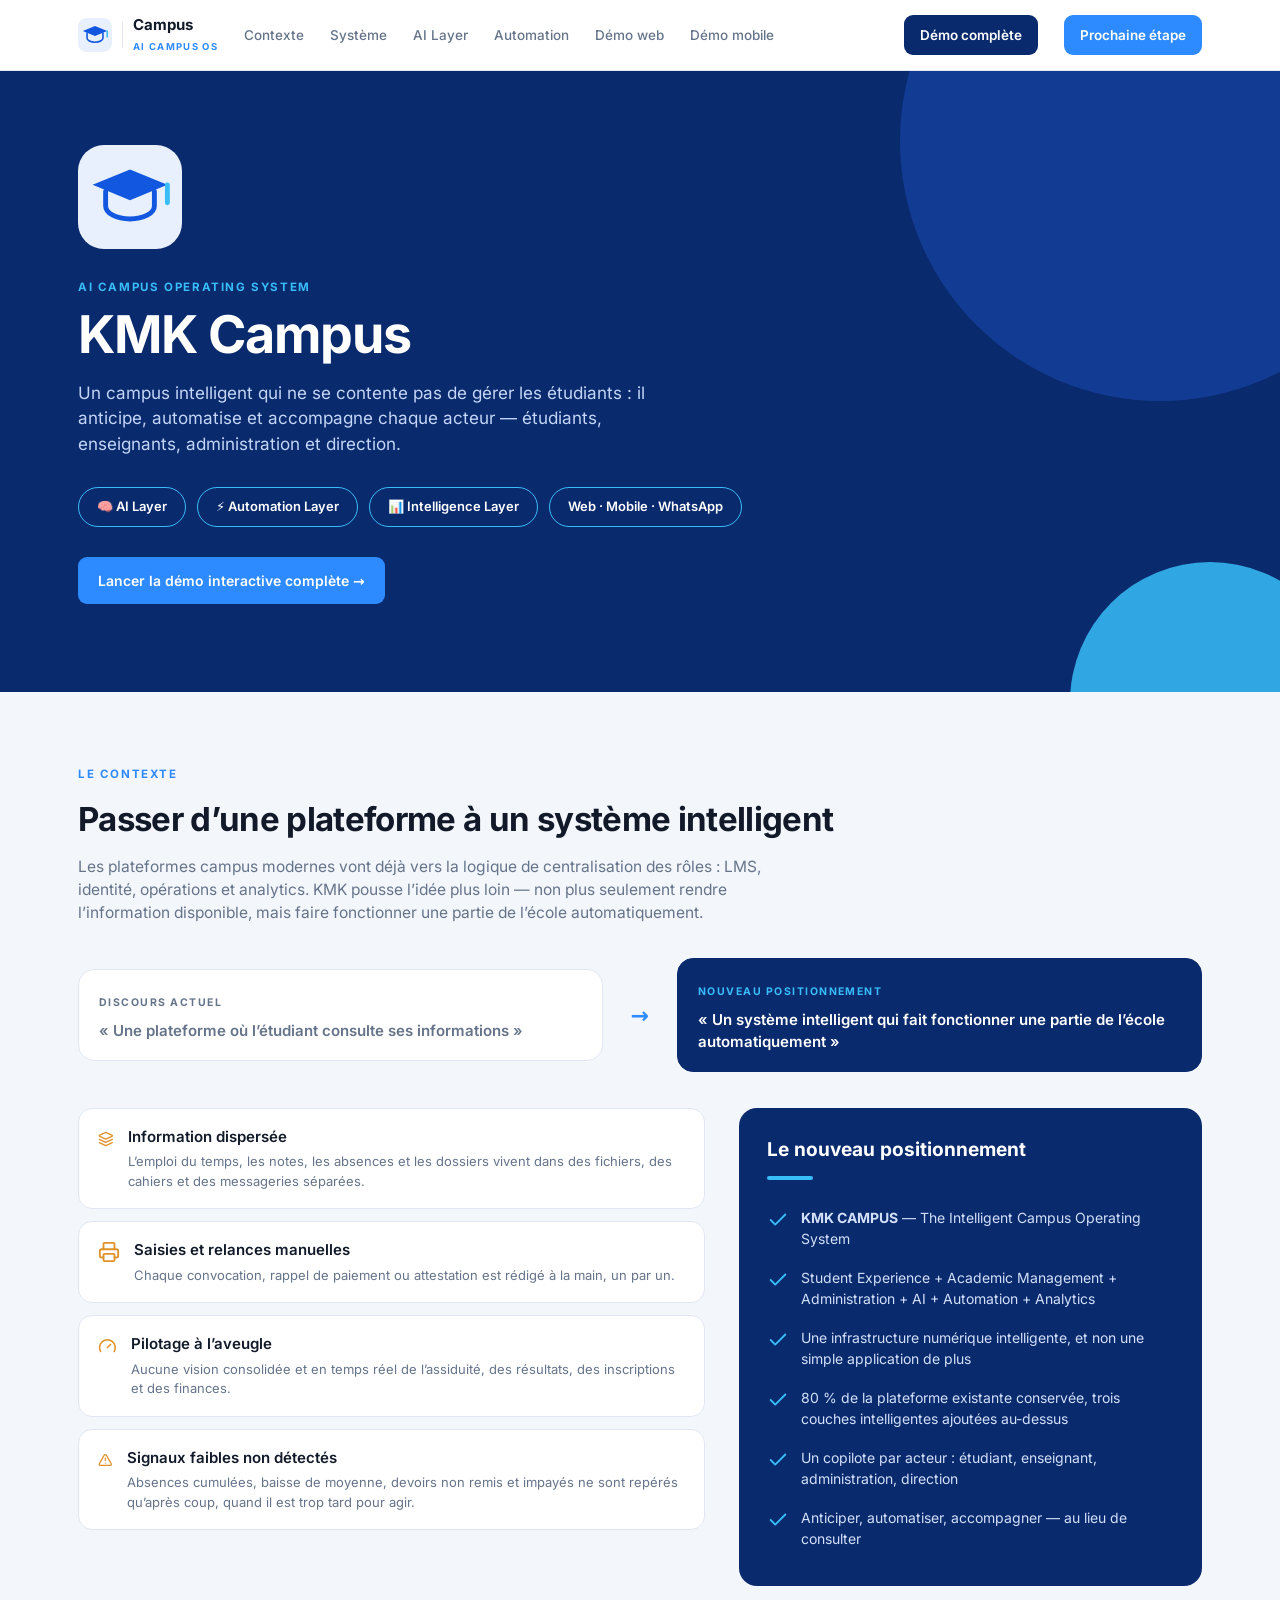
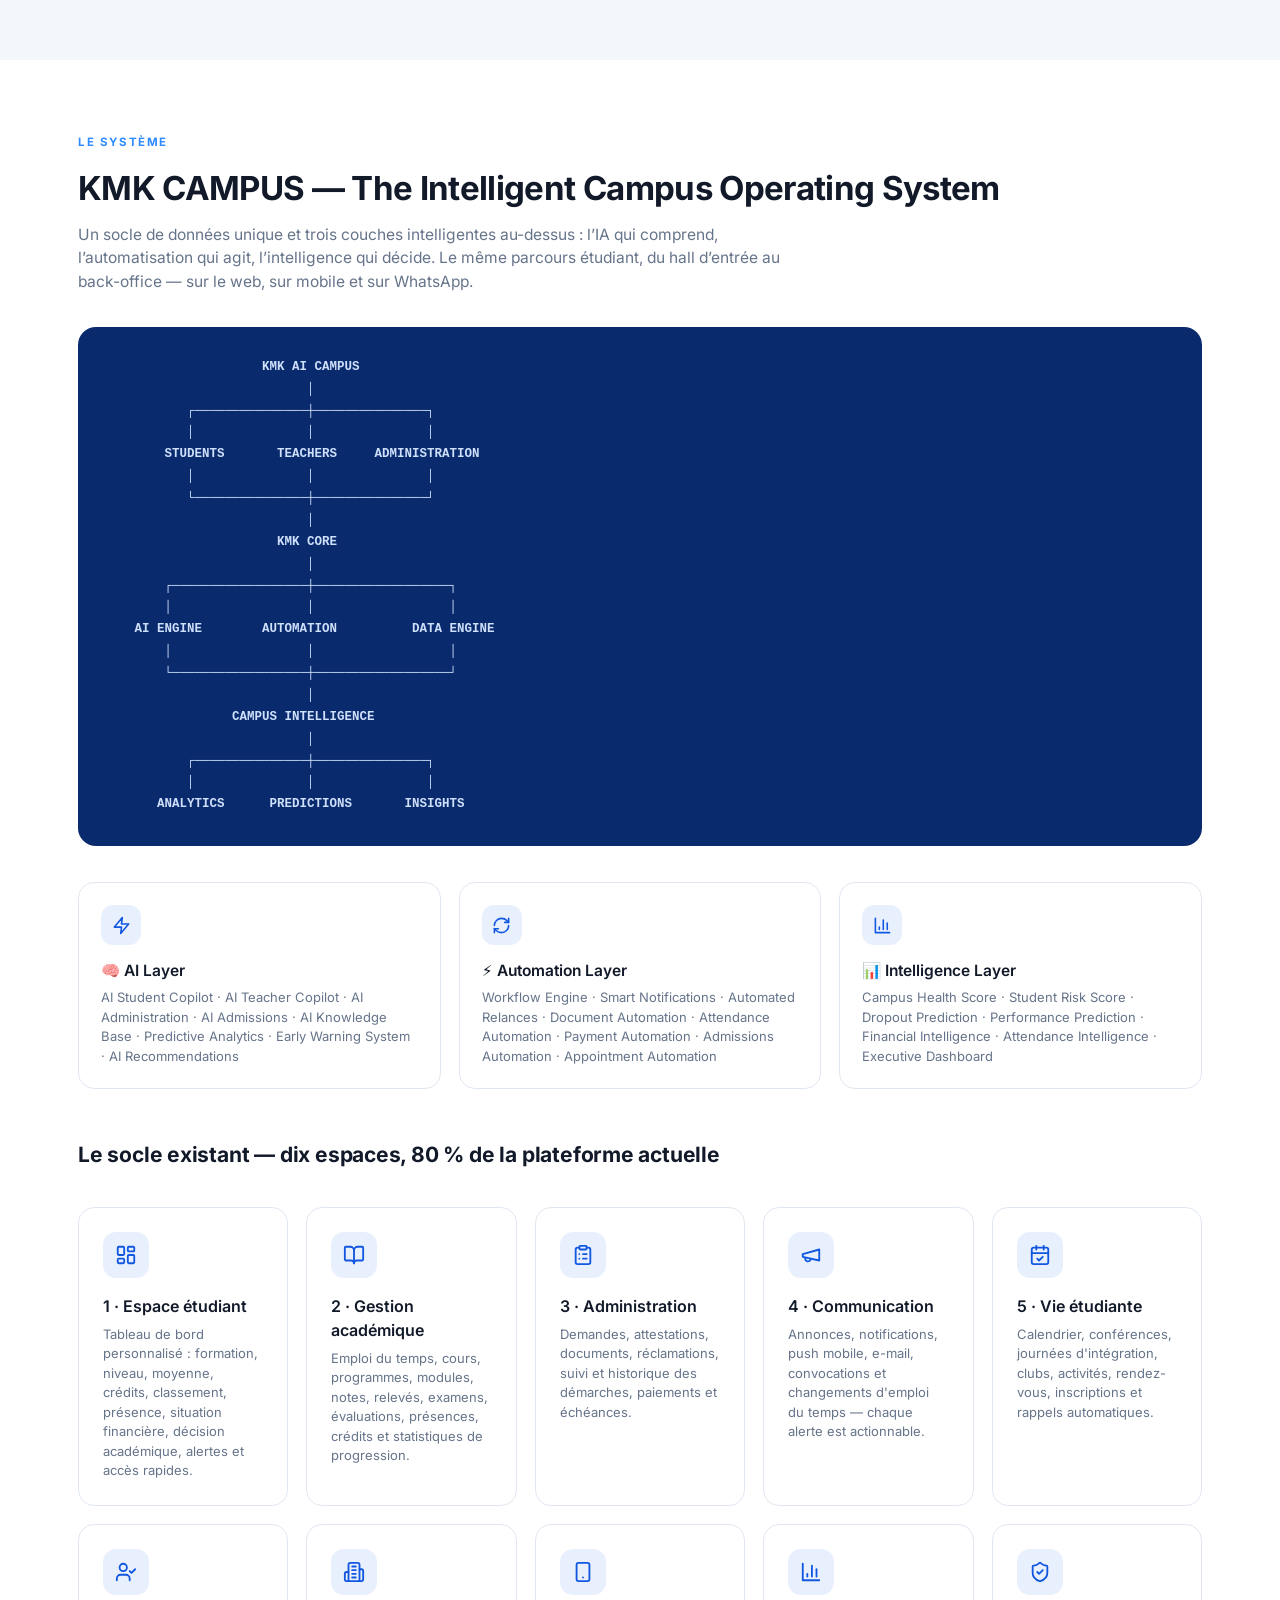
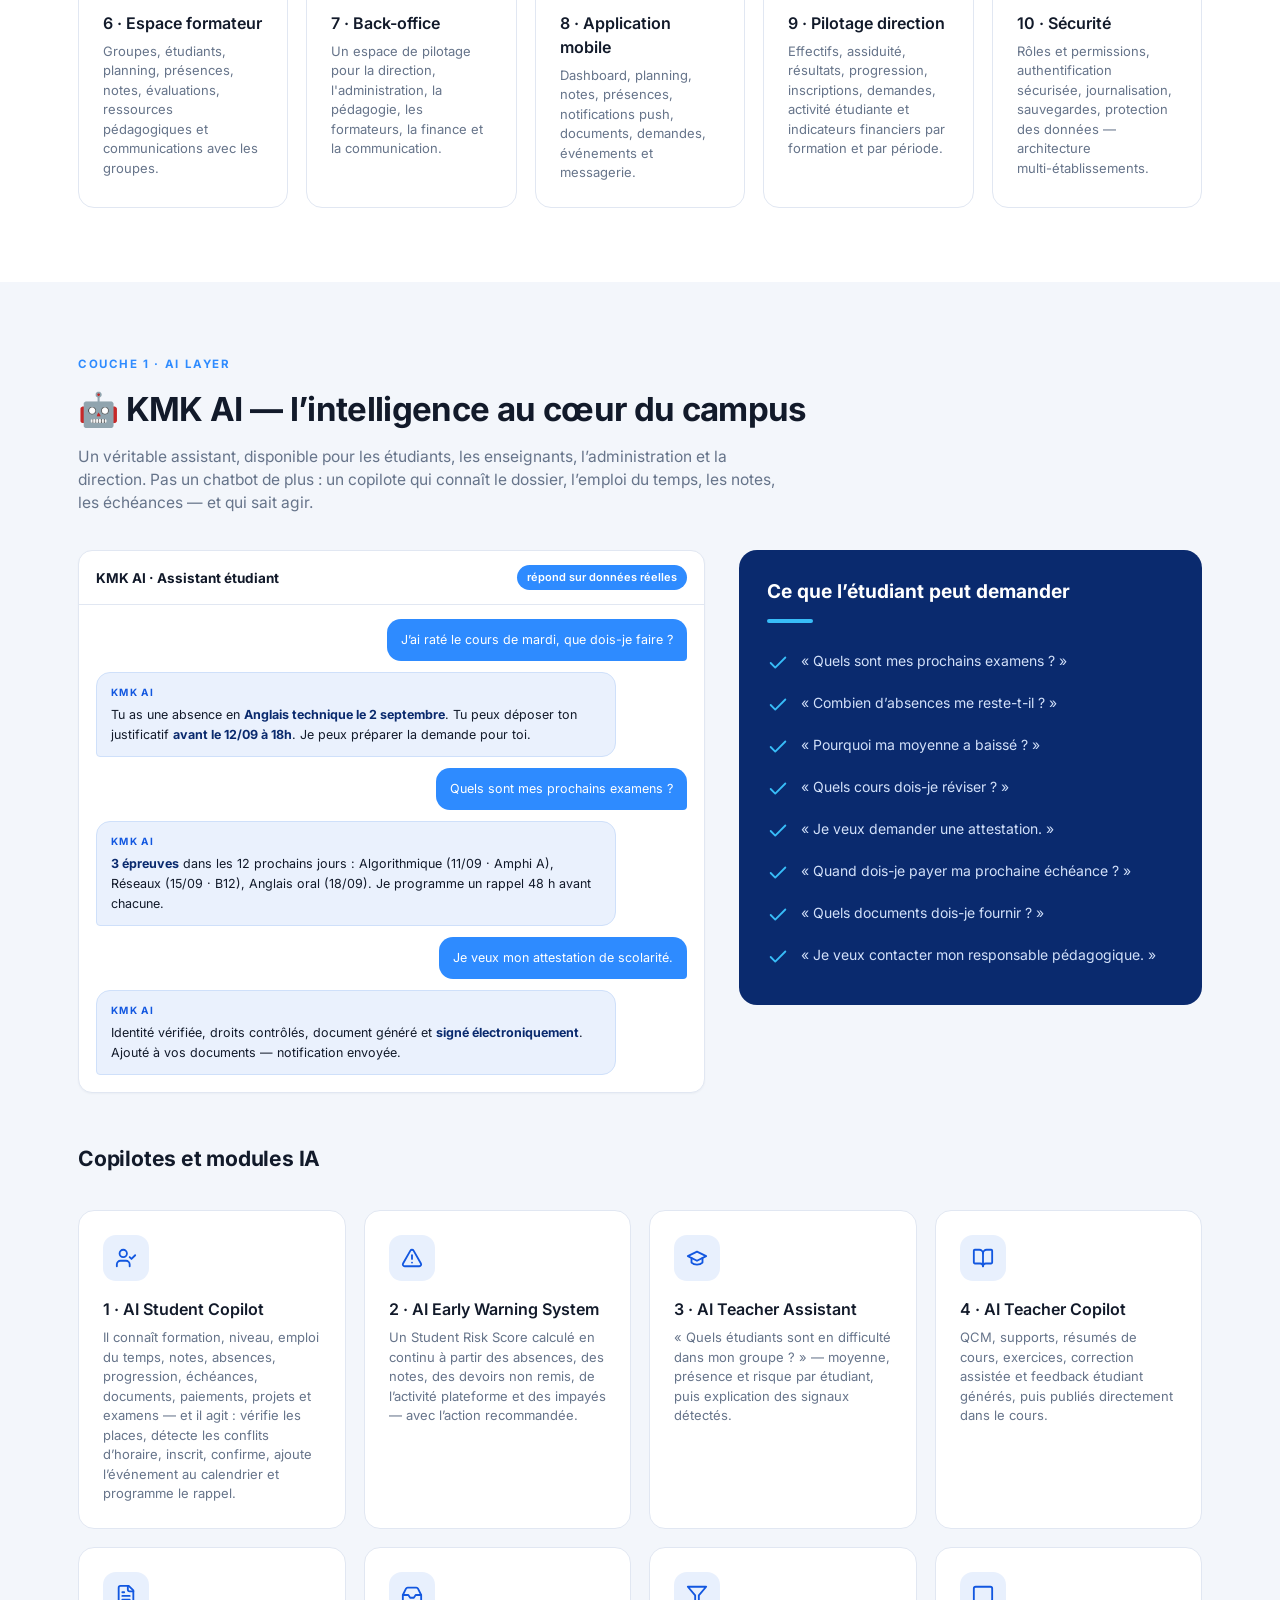
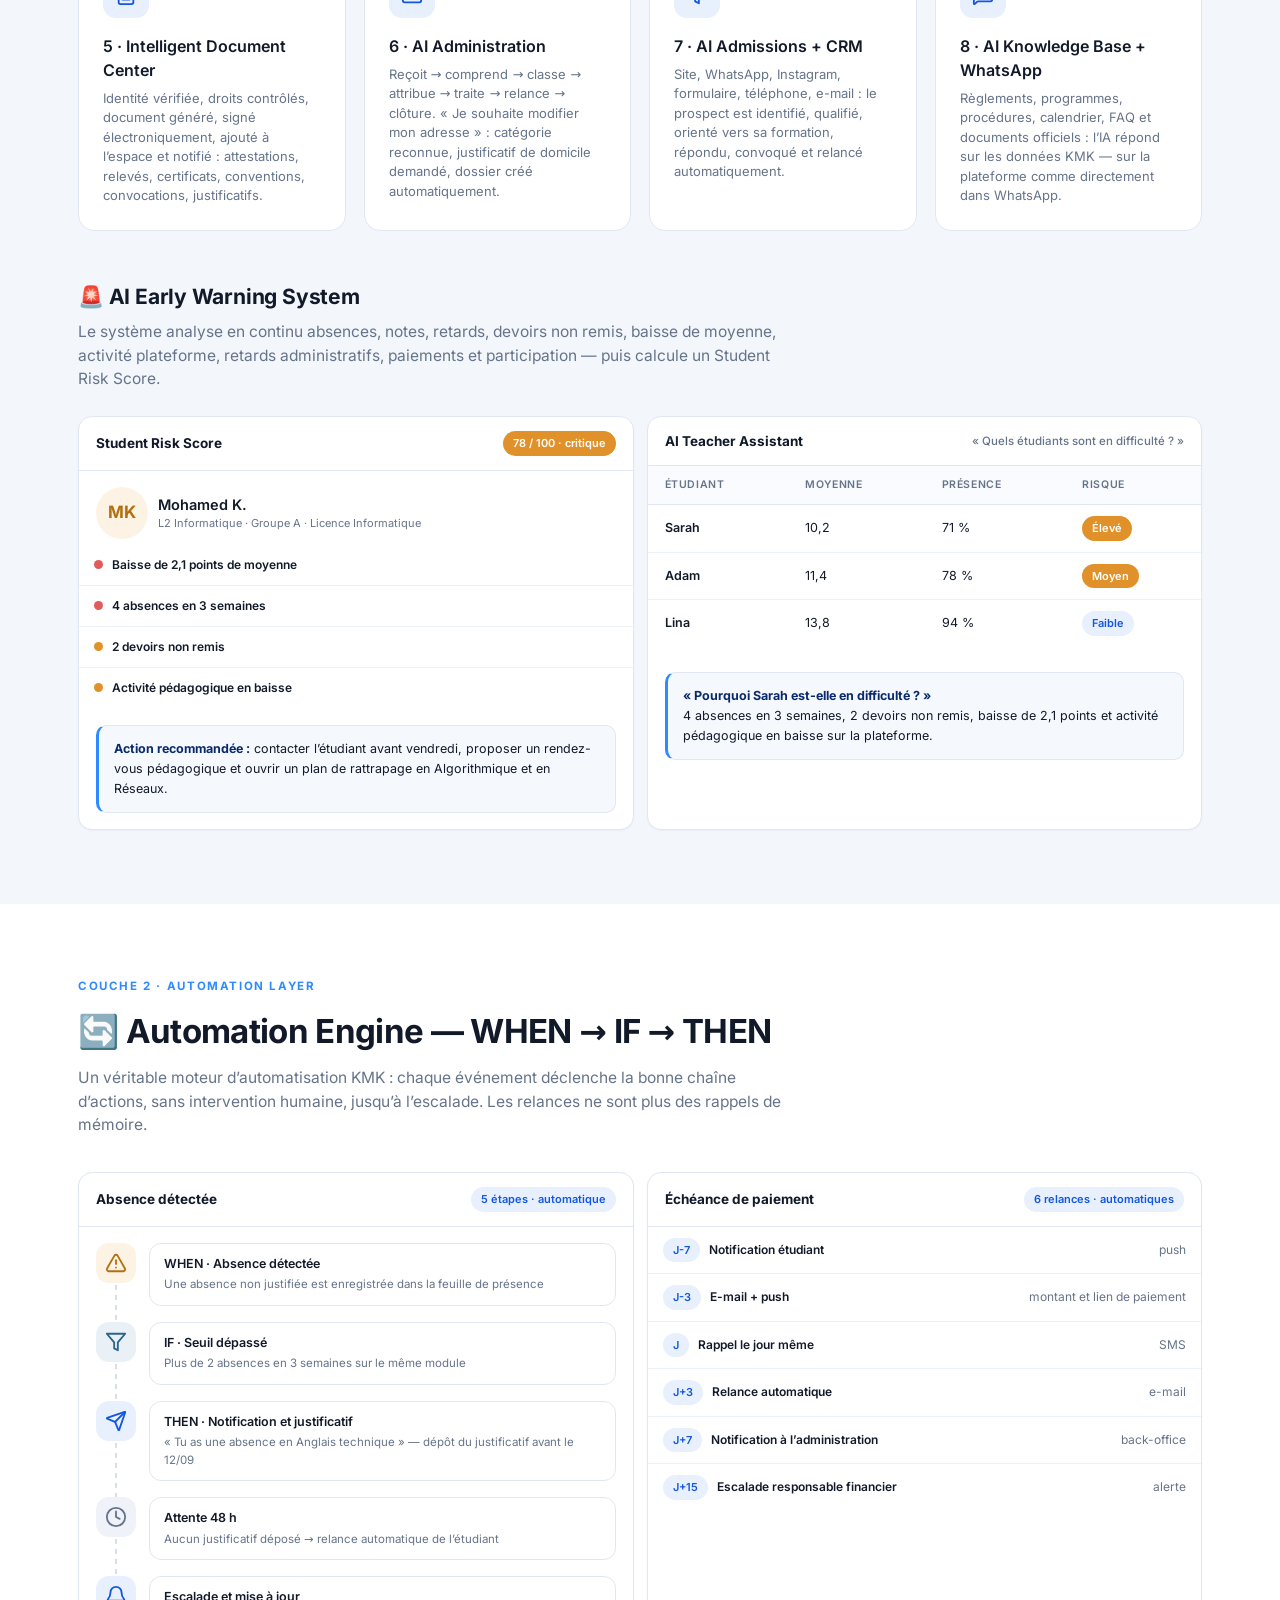
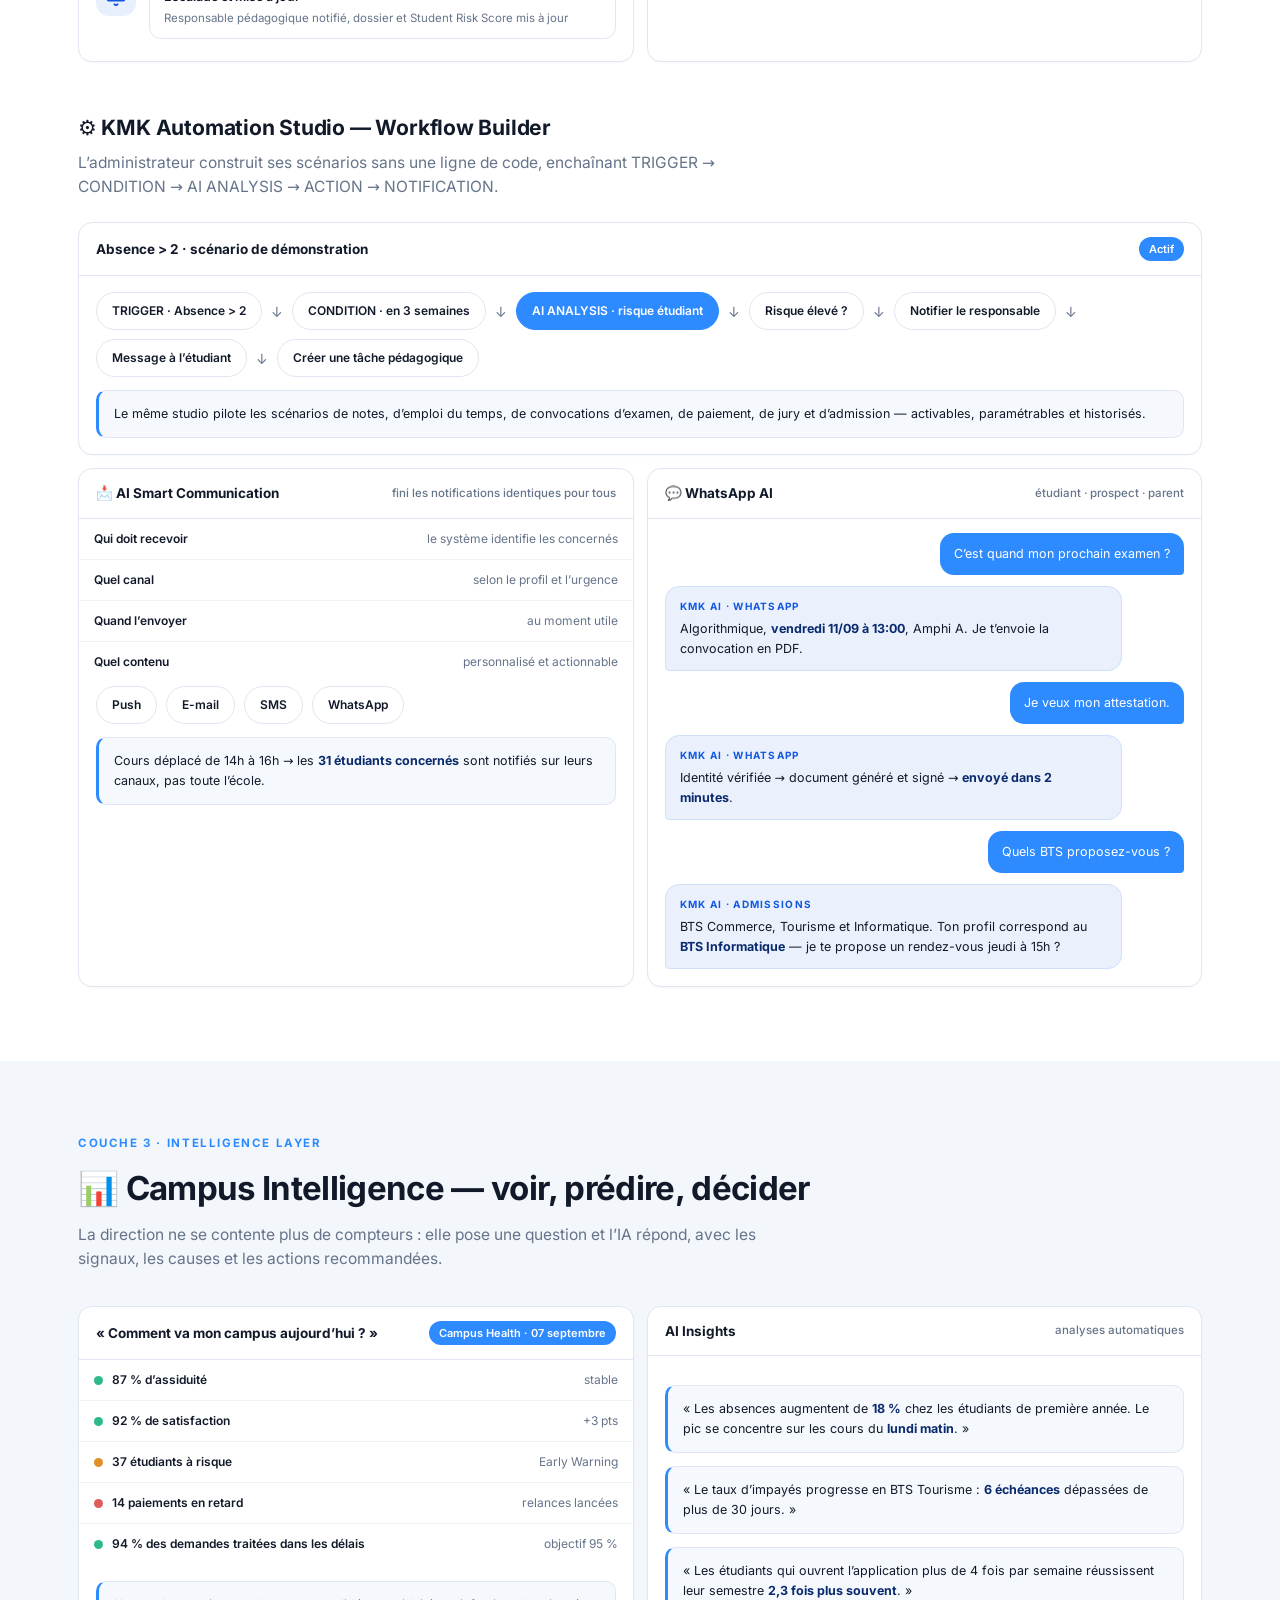
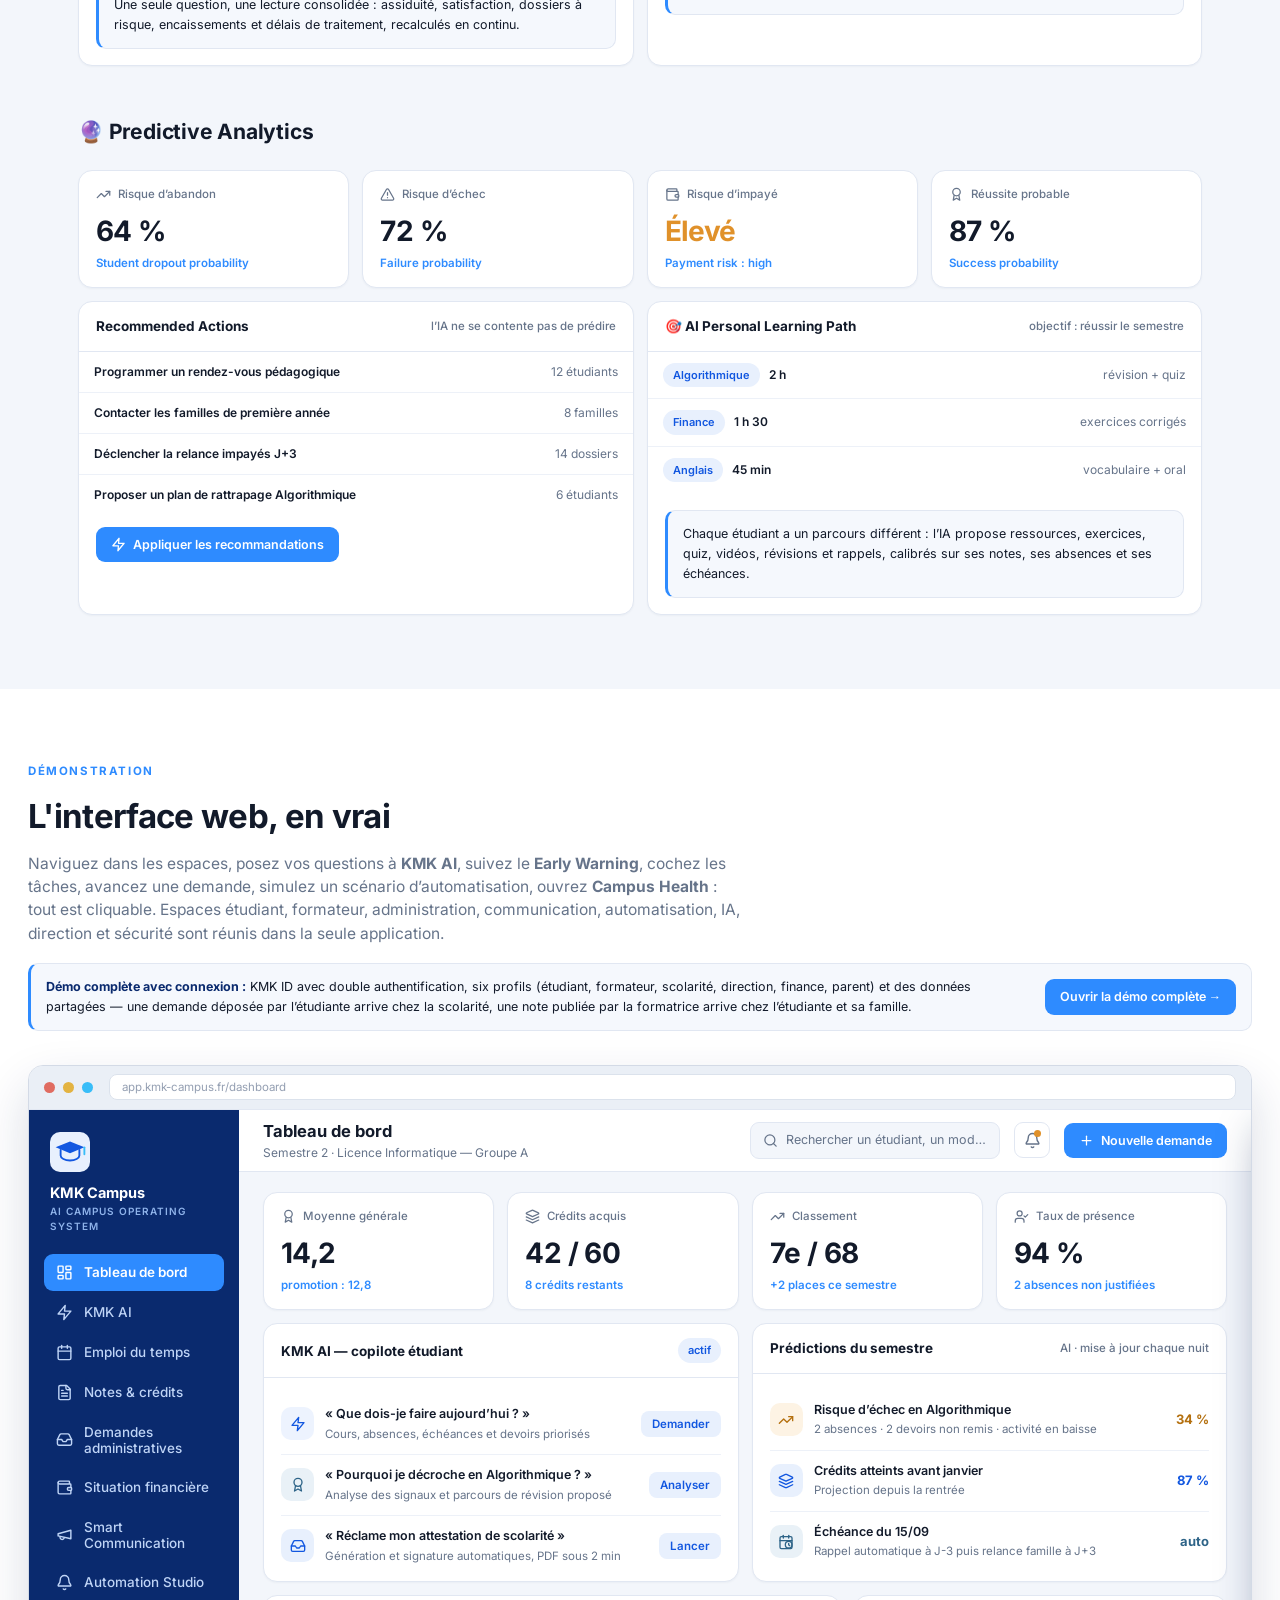
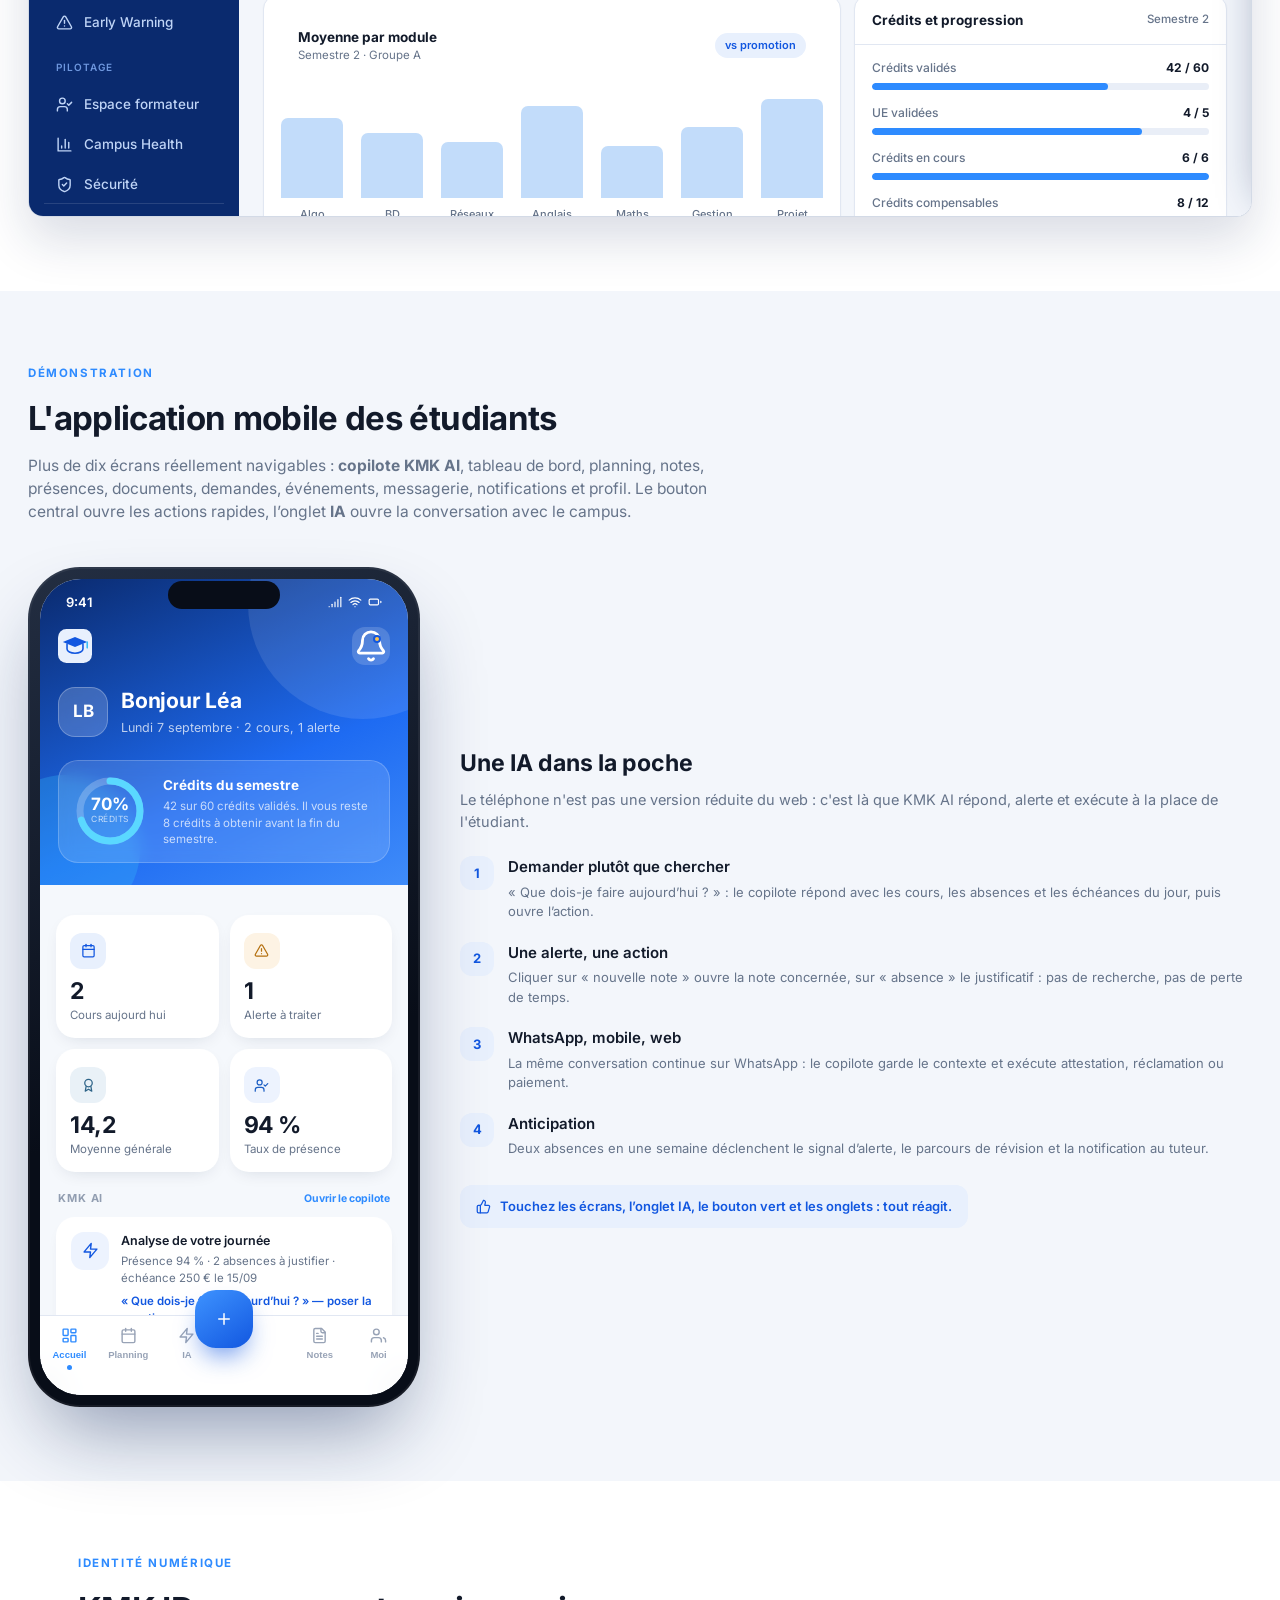
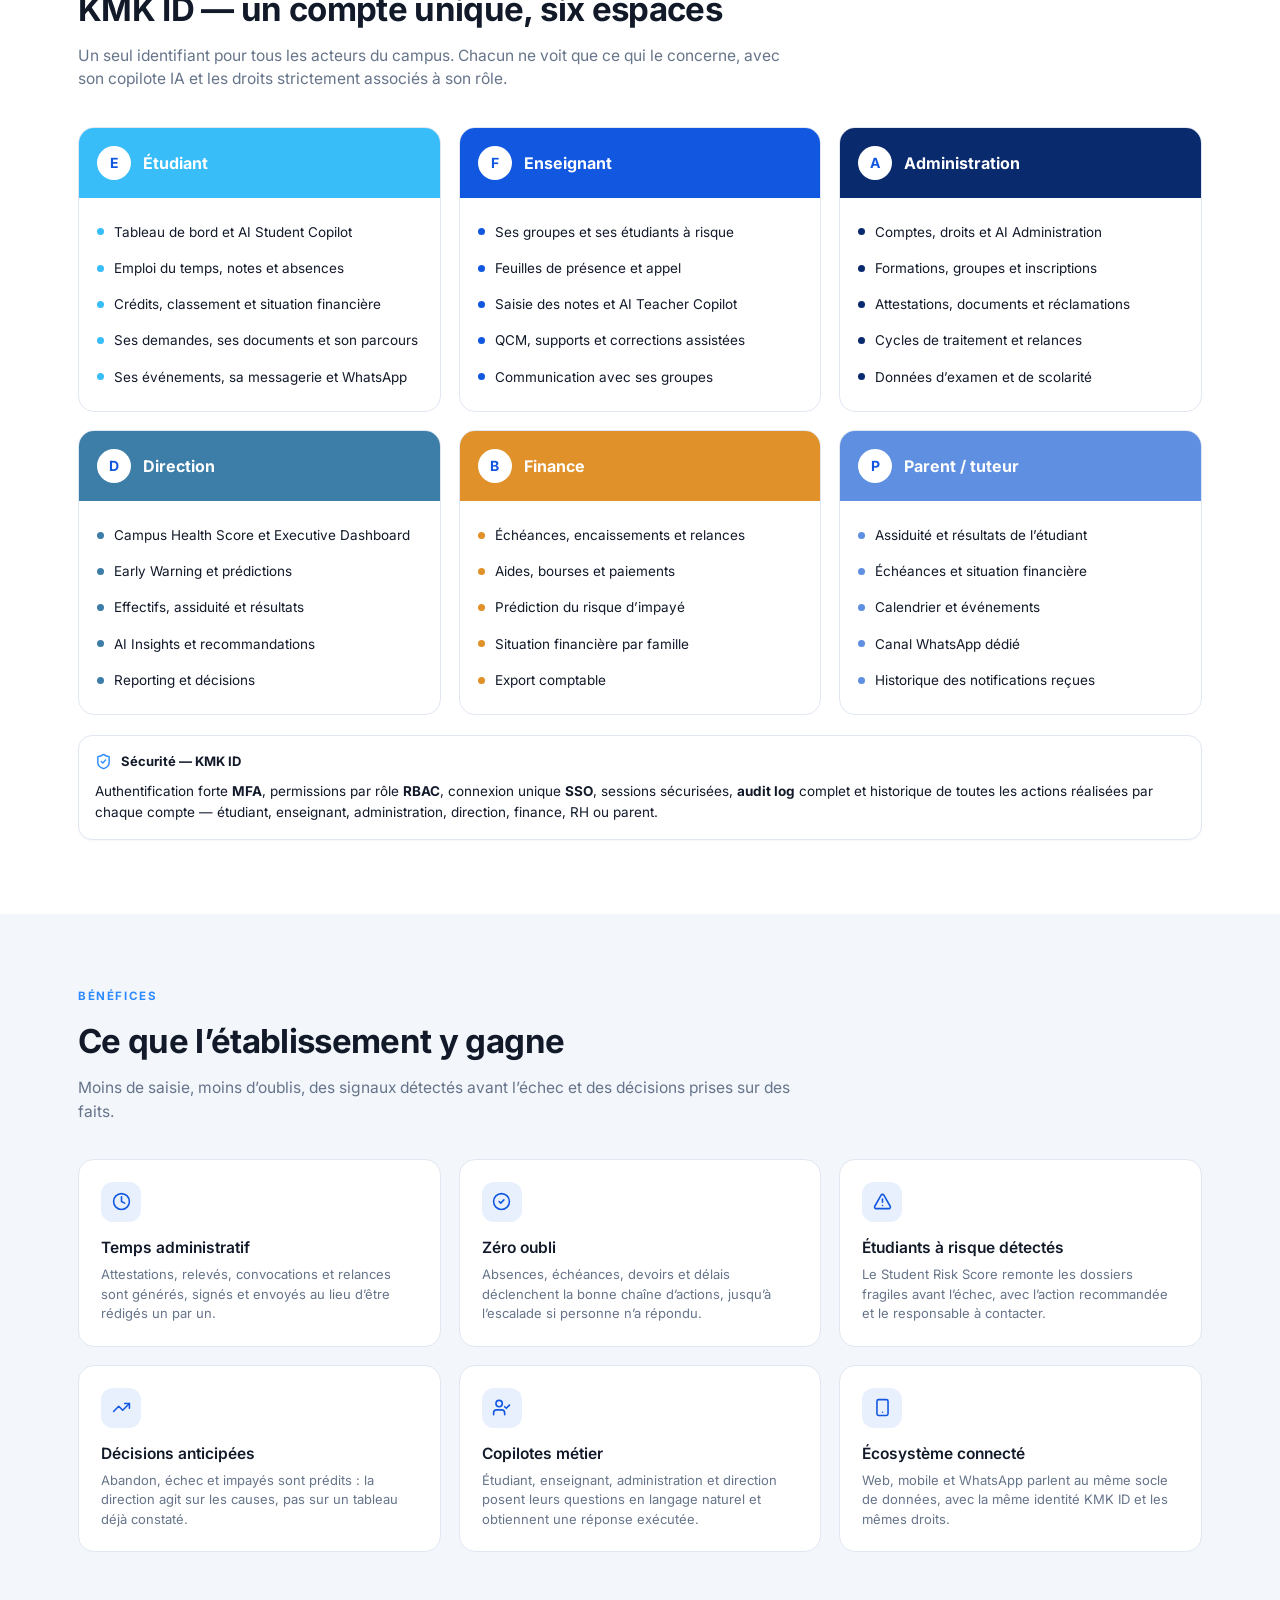
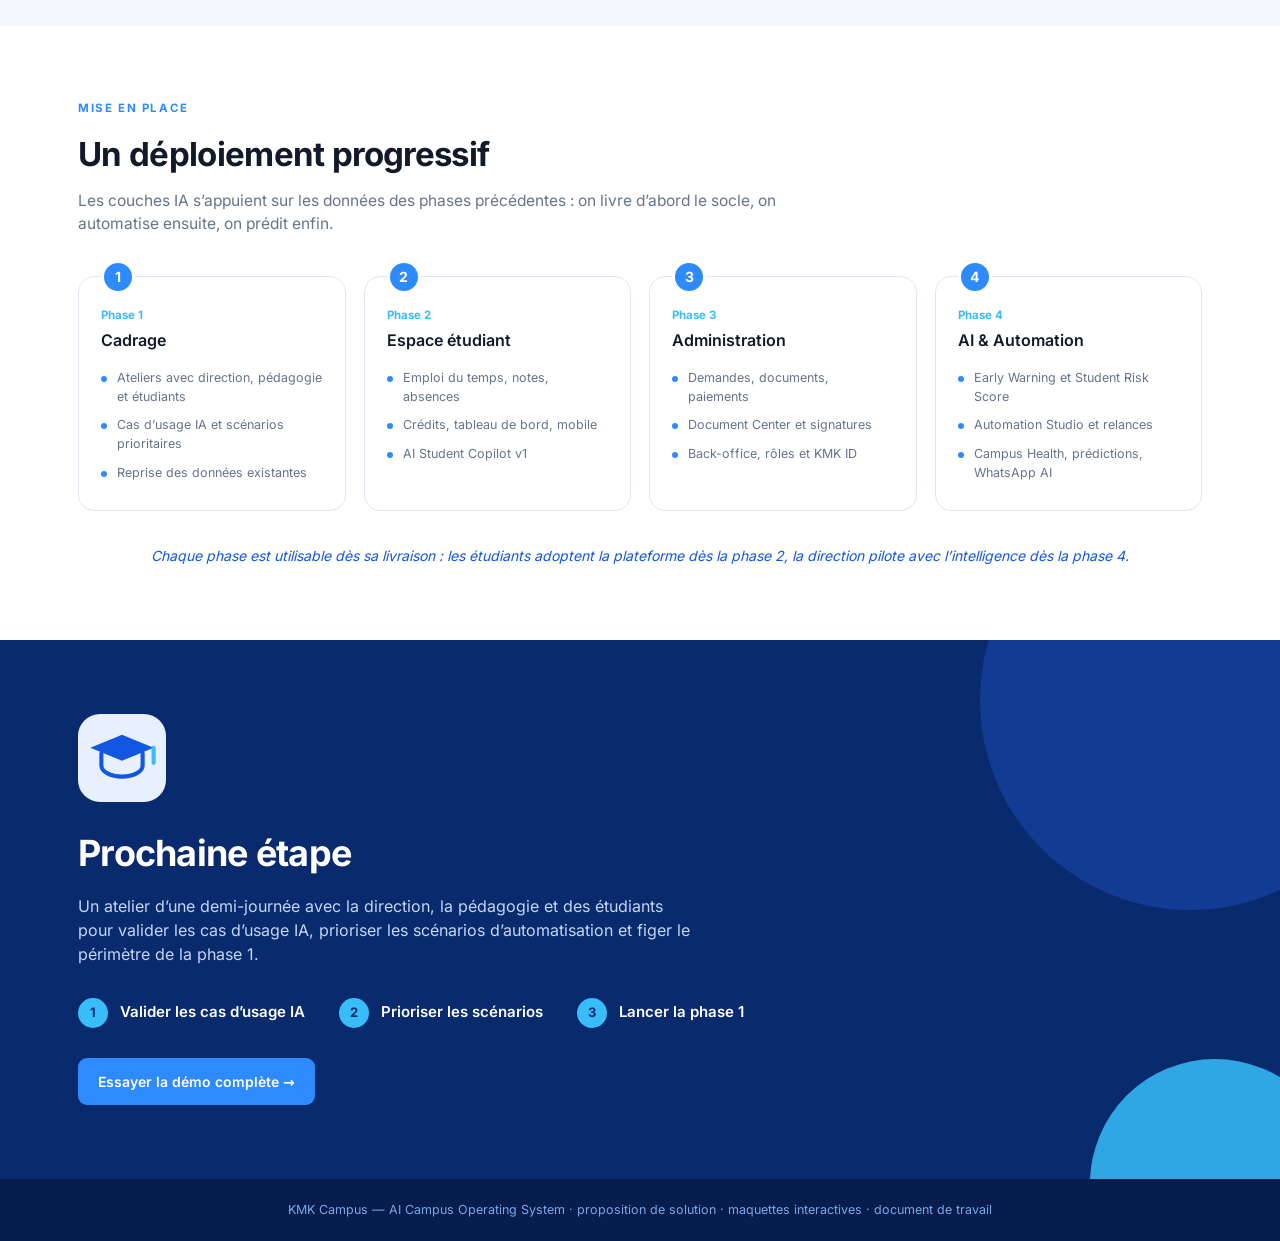
==== commit 2db57ded: "Ajoute la démo interactive complète avec connexion - demo/ : démo statique (HTML, CSS, JS) avec page" ====
--- a/index.html
+++ b/index.html
@@ -797,7 +797,7 @@
   <a href="#besoin">Contexte</a><a href="#solution">Système</a>
   <a href="#ai">AI Layer</a><a href="#automation">Automation</a>
   <a href="#demo">Démo web</a><a href="#mobile">Démo mobile</a>
-  <span class="sp"></span><a class="cta" href="#suite">Prochaine étape</a>
+  <span class="sp"></span><a class="cta" href="demo/index.html" style="background:var(--g900)">Démo complète</a><a class="cta" href="#suite">Prochaine étape</a>
 </div></div>
 
 <div class="hero"><div class="wrap">
@@ -808,6 +808,7 @@
      et accompagne chaque acteur — étudiants, enseignants, administration et direction.</p>
   <div class="chips"><span class="chip">🧠 AI Layer</span><span class="chip">⚡ Automation Layer</span>
     <span class="chip">📊 Intelligence Layer</span><span class="chip">Web · Mobile · WhatsApp</span></div>
+  <a class="cta" href="demo/index.html" style="display:inline-flex;align-items:center;gap:8px;margin-top:30px;padding:13px 20px;font-size:14px;text-decoration:none">Lancer la démo interactive complète →</a>
 </div></div>
 <section class="alt" id="besoin"><div class="wrap">
   <div class="kicker">Le contexte</div>
@@ -889,9 +890,9 @@
       <div class="ch"><h3>KMK AI · Assistant étudiant</h3><span class="pill solid">répond sur données réelles</span></div>
       <div class="chat">
         <div class="msg me">J’ai raté le cours de mardi, que dois-je faire ?</div>
-        <div class="msg ai"><span class="who">KMK AI</span>Tu as une absence en <b>Marketing le 6 octobre</b>. Tu peux déposer ton justificatif <b>avant demain 18h</b>. Je peux préparer la demande pour toi.</div>
+        <div class="msg ai"><span class="who">KMK AI</span>Tu as une absence en <b>Anglais technique le 2 septembre</b>. Tu peux déposer ton justificatif <b>avant le 12/09 à 18h</b>. Je peux préparer la demande pour toi.</div>
         <div class="msg me">Quels sont mes prochains examens ?</div>
-        <div class="msg ai"><span class="who">KMK AI</span><b>3 épreuves</b> dans les 12 prochains jours : Algorithmique (12/09 · Amphi A), Réseaux (15/09 · B12), Anglais oral (18/09). Je programme un rappel 48 h avant chacune.</div>
+        <div class="msg ai"><span class="who">KMK AI</span><b>3 épreuves</b> dans les 12 prochains jours : Algorithmique (11/09 · Amphi A), Réseaux (15/09 · B12), Anglais oral (18/09). Je programme un rappel 48 h avant chacune.</div>
         <div class="msg me">Je veux mon attestation de scolarité.</div>
         <div class="msg ai"><span class="who">KMK AI</span>Identité vérifiée, droits contrôlés, document généré et <b>signé électroniquement</b>. Ajouté à vos documents — notification envoyée.</div>
       </div>
@@ -942,7 +943,7 @@
         <div class="slot"><span class="dot" style="background:#E0912A"></span><b>Activité pédagogique en baisse</b></div>
       </div>
       <div class="pad" style="padding-top:4px">
-        <div class="hintx"><b>Action recommandée :</b> contacter l’étudiant avant vendredi, proposer un rendez-vous pédagogique et ouvrir un plan de rattrapage en Marketing et en Finance.</div>
+        <div class="hintx"><b>Action recommandée :</b> contacter l’étudiant avant vendredi, proposer un rendez-vous pédagogique et ouvrir un plan de rattrapage en Algorithmique et en Réseaux.</div>
       </div>
     </div>
     <div class="card">
@@ -971,7 +972,7 @@
       <div class="pad"><div class="fnodes">
         <div class="fnode"><span class="conn"></span><span class="fic" style="background:#FDF3E4;color:#B4700F"><svg class="lucide lucide-alert-triangle" xmlns="http://www.w3.org/2000/svg" width="22" height="22" viewBox="0 0 24 24" fill="none" stroke="currentColor" stroke-width="2" stroke-linecap="round" stroke-linejoin="round"><path d="m21.73 18-8-14a2 2 0 0 0-3.48 0l-8 14A2 2 0 0 0 4 21h16a2 2 0 0 0 1.73-3Z"/><path d="M12 9v4"/><path d="M12 17h.01"/></svg></span><div class="fbody"><div class="ft">WHEN · Absence détectée</div><div class="fd">Une absence non justifiée est enregistrée dans la feuille de présence</div></div></div>
         <div class="fnode"><span class="conn"></span><span class="fic" style="background:#E9F1F7;color:#2E6488"><svg class="lucide lucide-filter" xmlns="http://www.w3.org/2000/svg" width="22" height="22" viewBox="0 0 24 24" fill="none" stroke="currentColor" stroke-width="2" stroke-linecap="round" stroke-linejoin="round"><path d="M22 3H2l8 9.46V19l4 2v-8.54L22 3z"/></svg></span><div class="fbody"><div class="ft">IF · Seuil dépassé</div><div class="fd">Plus de 2 absences en 3 semaines sur le même module</div></div></div>
-        <div class="fnode"><span class="conn"></span><span class="fic" style="background:#E8F0FD;color:#1257E0"><svg class="lucide lucide-send" xmlns="http://www.w3.org/2000/svg" width="22" height="22" viewBox="0 0 24 24" fill="none" stroke="currentColor" stroke-width="2" stroke-linecap="round" stroke-linejoin="round"><path d="M14.536 21.686a.5.5 0 0 0 .937-.024l6.5-19a.496.496 0 0 0-.635-.635l-19 6.5a.5.5 0 0 0-.024.937l7.93 3.18a2 2 0 0 1 1.112 1.11z"/><path d="m21.854 2.147-10.94 10.939"/></svg></span><div class="fbody"><div class="ft">THEN · Notification et justificatif</div><div class="fd">« Tu as une absence en Marketing » — dépôt du justificatif avant demain 18h</div></div></div>
+        <div class="fnode"><span class="conn"></span><span class="fic" style="background:#E8F0FD;color:#1257E0"><svg class="lucide lucide-send" xmlns="http://www.w3.org/2000/svg" width="22" height="22" viewBox="0 0 24 24" fill="none" stroke="currentColor" stroke-width="2" stroke-linecap="round" stroke-linejoin="round"><path d="M14.536 21.686a.5.5 0 0 0 .937-.024l6.5-19a.496.496 0 0 0-.635-.635l-19 6.5a.5.5 0 0 0-.024.937l7.93 3.18a2 2 0 0 1 1.112 1.11z"/><path d="m21.854 2.147-10.94 10.939"/></svg></span><div class="fbody"><div class="ft">THEN · Notification et justificatif</div><div class="fd">« Tu as une absence en Anglais technique » — dépôt du justificatif avant le 12/09</div></div></div>
         <div class="fnode"><span class="conn"></span><span class="fic" style="background:#EFF3F9;color:#66748A"><svg class="lucide lucide-clock" xmlns="http://www.w3.org/2000/svg" width="22" height="22" viewBox="0 0 24 24" fill="none" stroke="currentColor" stroke-width="2" stroke-linecap="round" stroke-linejoin="round"><circle cx="12" cy="12" r="10"/><path d="M12 6v6l4 2"/></svg></span><div class="fbody"><div class="ft">Attente 48 h</div><div class="fd">Aucun justificatif déposé → relance automatique de l’étudiant</div></div></div>
         <div class="fnode"><span class="conn"></span><span class="fic" style="background:#E8F0FD;color:#1257E0"><svg class="lucide lucide-bell" xmlns="http://www.w3.org/2000/svg" width="22" height="22" viewBox="0 0 24 24" fill="none" stroke="currentColor" stroke-width="2" stroke-linecap="round" stroke-linejoin="round"><path d="M10.268 21a2 2 0 0 0 3.464 0"/><path d="M3.262 15.326A1 1 0 0 0 4 17h16a1 1 0 0 0 .74-1.673C19.41 13.956 18 12.499 18 8A6 6 0 0 0 6 8c0 4.499-1.411 5.956-2.738 7.326"/></svg></span><div class="fbody"><div class="ft">Escalade et mise à jour</div><div class="fd">Responsable pédagogique notifié, dossier et Student Risk Score mis à jour</div></div></div>
       </div></div>
@@ -1026,7 +1027,7 @@
       <div class="ch"><h3>💬 WhatsApp AI</h3><span class="m">étudiant · prospect · parent</span></div>
       <div class="chat">
         <div class="msg me">C’est quand mon prochain examen ?</div>
-        <div class="msg ai"><span class="who">KMK AI · WhatsApp</span>Algorithmique, <b>vendredi 12/09 à 13:00</b>, Amphi A. Je t’envoie la convocation en PDF.</div>
+        <div class="msg ai"><span class="who">KMK AI · WhatsApp</span>Algorithmique, <b>vendredi 11/09 à 13:00</b>, Amphi A. Je t’envoie la convocation en PDF.</div>
         <div class="msg me">Je veux mon attestation.</div>
         <div class="msg ai"><span class="who">KMK AI · WhatsApp</span>Identité vérifiée → document généré et signé → <b>envoyé dans 2 minutes</b>.</div>
         <div class="msg me">Quels BTS proposez-vous ?</div>
@@ -1043,7 +1044,7 @@
      avec les signaux, les causes et les actions recommandées.</p>
   <div class="two" style="margin-top:36px">
     <div class="card">
-      <div class="ch"><h3>« Comment va mon campus aujourd’hui ? »</h3><span class="pill solid">Campus Health · 06 octobre</span></div>
+      <div class="ch"><h3>« Comment va mon campus aujourd’hui ? »</h3><span class="pill solid">Campus Health · 07 septembre</span></div>
       <div class="list">
         <div class="slot"><span class="dot" style="background:#2FB98A"></span><b>87 % d’assiduité</b><span class="mu" style="margin-left:auto">stable</span></div>
         <div class="slot"><span class="dot" style="background:#2FB98A"></span><b>92 % de satisfaction</b><span class="mu" style="margin-left:auto">+3 pts</span></div>
@@ -1081,7 +1082,7 @@
         <div class="slot"><b>Programmer un rendez-vous pédagogique</b><span class="mu" style="margin-left:auto">12 étudiants</span></div>
         <div class="slot"><b>Contacter les familles de première année</b><span class="mu" style="margin-left:auto">8 familles</span></div>
         <div class="slot"><b>Déclencher la relance impayés J+3</b><span class="mu" style="margin-left:auto">14 dossiers</span></div>
-        <div class="slot"><b>Proposer un plan de rattrapage Marketing</b><span class="mu" style="margin-left:auto">6 étudiants</span></div>
+        <div class="slot"><b>Proposer un plan de rattrapage Algorithmique</b><span class="mu" style="margin-left:auto">6 étudiants</span></div>
       </div>
       <div class="pad" style="padding-top:12px">
         <button class="btn" data-toast="4 recommandations appliquées — tâches créées et notifications programmées"><svg class="lucide lucide-zap" xmlns="http://www.w3.org/2000/svg" width="15" height="15" viewBox="0 0 24 24" fill="none" stroke="currentColor" stroke-width="2" stroke-linecap="round" stroke-linejoin="round"><polygon points="13 2 3 14 12 14 11 22 21 10 12 10 13 2"/></svg> Appliquer les recommandations</button>
@@ -1090,7 +1091,7 @@
     <div class="card">
       <div class="ch"><h3>🎯 AI Personal Learning Path</h3><span class="m">objectif : réussir le semestre</span></div>
       <div class="list">
-        <div class="slot"><span class="pill soft">Marketing</span><b>2 h</b><span class="mu" style="margin-left:auto">révision + quiz</span></div>
+        <div class="slot"><span class="pill soft">Algorithmique</span><b>2 h</b><span class="mu" style="margin-left:auto">révision + quiz</span></div>
         <div class="slot"><span class="pill soft">Finance</span><b>1 h 30</b><span class="mu" style="margin-left:auto">exercices corrigés</span></div>
         <div class="slot"><span class="pill soft">Anglais</span><b>45 min</b><span class="mu" style="margin-left:auto">vocabulaire + oral</span></div>
       </div>
@@ -1108,6 +1109,7 @@
      avancez une demande, simulez un scénario d’automatisation, ouvrez <b>Campus Health</b> : tout est cliquable.
      Espaces étudiant, formateur, administration, communication, automatisation, IA, direction et sécurité
      sont réunis dans la seule application.</p>
+  <div class="hintx" style="display:flex;align-items:center;gap:16px;flex-wrap:wrap;margin-top:18px"><div style="flex:1;min-width:240px"><b>Démo complète avec connexion :</b> KMK ID avec double authentification, six profils (étudiant, formateur, scolarité, direction, finance, parent) et des données partagées — une demande déposée par l’étudiante arrive chez la scolarité, une note publiée par la formatrice arrive chez l’étudiante et sa famille.</div><a class="btn" href="demo/index.html" style="text-decoration:none">Ouvrir la démo complète →</a></div>
   <div class="demo"><div class="browser">
     <div class="bbar"><span class="bdot" style="background:#E06C61"></span>
       <span class="bdot" style="background:#E3B341"></span><span class="bdot" style="background:#38BDF8"></span>
@@ -1116,7 +1118,7 @@
       <div class="side">
         <div class="brand"><svg xmlns="http://www.w3.org/2000/svg" width="40" height="40" viewBox="0 0 64 64" aria-label="KMK Campus"><rect width="64" height="64" rx="16" fill="#E8F0FD"/><path d="M32 15 55 24.5 32 34 9 24.5Z" fill="#1257E0"/><path d="M17 28.5v9c0 4.5 6.7 8 15 8s15-3.5 15-8v-9" fill="none" stroke="#1257E0" stroke-width="3" stroke-linecap="round"/><path d="M55 24.5v11" stroke="#38BDF8" stroke-width="3" stroke-linecap="round"/></svg>
           <div class="bt">KMK Campus</div><div class="bs">AI CAMPUS OPERATING SYSTEM</div></div>
-        <div class="nav"><button class="on" data-v="dash" data-title="Tableau de bord" data-sub="Semestre 2 · Licence Informatique — Groupe A"><!-- @license lucide-static v1.41.0 - ISC --><svg class="lucide lucide-layout-dashboard" xmlns="http://www.w3.org/2000/svg" width="17" height="17" viewBox="0 0 24 24" fill="none" stroke="currentColor" stroke-width="2" stroke-linecap="round" stroke-linejoin="round"><rect width="7" height="9" x="3" y="3" rx="1"/><rect width="7" height="5" x="14" y="3" rx="1"/><rect width="7" height="9" x="14" y="12" rx="1"/><rect width="7" height="5" x="3" y="16" rx="1"/></svg><span>Tableau de bord</span></button><button class="" data-v="ai" data-title="KMK AI" data-sub="Copilote campus — questions, réponses et actions"><svg class="lucide lucide-zap" xmlns="http://www.w3.org/2000/svg" width="17" height="17" viewBox="0 0 24 24" fill="none" stroke="currentColor" stroke-width="2" stroke-linecap="round" stroke-linejoin="round"><polygon points="13 2 3 14 12 14 11 22 21 10 12 10 13 2"/></svg><span>KMK AI</span></button><button class="" data-v="edt" data-title="Emploi du temps" data-sub="Cours, examens et salles — semaine du 7 au 12 septembre"><!-- @license lucide-static v1.41.0 - ISC --><svg class="lucide lucide-calendar" xmlns="http://www.w3.org/2000/svg" width="17" height="17" viewBox="0 0 24 24" fill="none" stroke="currentColor" stroke-width="2" stroke-linecap="round" stroke-linejoin="round"><path d="M8 2v4"/><path d="M16 2v4"/><rect width="18" height="18" x="3" y="4" rx="2"/><path d="M3 10h18"/></svg><span>Emploi du temps</span></button><button class="" data-v="notes" data-title="Notes & crédits" data-sub="Évaluations, relevés et suivi des crédits"><!-- @license lucide-static v1.41.0 - ISC --><svg class="lucide lucide-file-text" xmlns="http://www.w3.org/2000/svg" width="17" height="17" viewBox="0 0 24 24" fill="none" stroke="currentColor" stroke-width="2" stroke-linecap="round" stroke-linejoin="round"><path d="M15 2H6a2 2 0 0 0-2 2v16a2 2 0 0 0 2 2h12a2 2 0 0 0 2-2V7Z"/><path d="M14 2v4a2 2 0 0 0 2 2h4"/><path d="M10 9H8"/><path d="M16 13H8"/><path d="M16 17H8"/></svg><span>Notes & crédits</span></button><button class="" data-v="demandes" data-title="Demandes administratives" data-sub="Attestations, documents, réclamations et suivi"><!-- @license lucide-static v1.41.0 - ISC --><svg class="lucide lucide-inbox" xmlns="http://www.w3.org/2000/svg" width="17" height="17" viewBox="0 0 24 24" fill="none" stroke="currentColor" stroke-width="2" stroke-linecap="round" stroke-linejoin="round"><polyline points="22 12 16 12 14 15 10 15 8 12 2 12"/><path d="M5.45 5.11 2 12v6a2 2 0 0 0 2 2h16a2 2 0 0 0 2-2v-6l-3.45-6.89A2 2 0 0 0 16.76 4H7.24a2 2 0 0 0-1.79 1.11z"/></svg><span>Demandes administratives</span></button><button class="" data-v="finances" data-title="Situation financière" data-sub="Paiements, échéances et situation de l étudiant"><!-- @license lucide-static v1.41.0 - ISC --><svg class="lucide lucide-wallet" xmlns="http://www.w3.org/2000/svg" width="17" height="17" viewBox="0 0 24 24" fill="none" stroke="currentColor" stroke-width="2" stroke-linecap="round" stroke-linejoin="round"><path d="M19 7V4a1 1 0 0 0-1-1H5a2 2 0 0 0 0 4h15a1 1 0 0 1 1 1v4h-3a2 2 0 0 0 0 4h3a1 1 0 0 0 1-1v-2a1 1 0 0 0-1-1"/><path d="M3 5v14a2 2 0 0 0 2 2h15a1 1 0 0 0 1-1v-4"/></svg><span>Situation financière</span></button><button class="" data-v="comms" data-title="Smart Communication" data-sub="WhatsApp, e-mail, SMS et notifications actionnables"><!-- @license lucide-static v1.41.0 - ISC --><svg class="lucide lucide-megaphone" xmlns="http://www.w3.org/2000/svg" width="17" height="17" viewBox="0 0 24 24" fill="none" stroke="currentColor" stroke-width="2" stroke-linecap="round" stroke-linejoin="round"><path d="m3 11 18-5v12L3 14v-3z"/><path d="M11.6 16.8a3 3 0 1 1-5.8-1.6"/></svg><span>Smart Communication</span></button><button class="" data-v="notifs" data-title="Automation Studio" data-sub="Scénarios WHEN → IF → THEN · simulation en direct"><!-- @license lucide-static v1.41.0 - ISC --><svg class="lucide lucide-bell" xmlns="http://www.w3.org/2000/svg" width="17" height="17" viewBox="0 0 24 24" fill="none" stroke="currentColor" stroke-width="2" stroke-linecap="round" stroke-linejoin="round"><path d="M10.268 21a2 2 0 0 0 3.464 0"/><path d="M3.262 15.326A1 1 0 0 0 4 17h16a1 1 0 0 0 .74-1.673C19.41 13.956 18 12.499 18 8A6 6 0 0 0 6 8c0 4.499-1.411 5.956-2.738 7.326"/></svg><span>Automation Studio</span></button><button class="" data-v="early" data-title="Early Warning" data-sub="Student Risk Score · étudiants à risque et actions recommandées"><svg class="lucide lucide-alert-triangle" xmlns="http://www.w3.org/2000/svg" width="17" height="17" viewBox="0 0 24 24" fill="none" stroke="currentColor" stroke-width="2" stroke-linecap="round" stroke-linejoin="round"><path d="m21.73 18-8-14a2 2 0 0 0-3.48 0l-8 14A2 2 0 0 0 4 21h16a2 2 0 0 0 1.73-3Z"/><path d="M12 9v4"/><path d="M12 17h.01"/></svg><span>Early Warning</span></button><div class="sep">Pilotage</div><button class="" data-v="formateur" data-title="Espace formateur" data-sub="Groupes, présences, notes et ressources"><!-- @license lucide-static v1.41.0 - ISC --><svg class="lucide lucide-user-check" xmlns="http://www.w3.org/2000/svg" width="17" height="17" viewBox="0 0 24 24" fill="none" stroke="currentColor" stroke-width="2" stroke-linecap="round" stroke-linejoin="round"><path d="M16 21v-2a4 4 0 0 0-4-4H6a4 4 0 0 0-4 4v2"/><circle cx="9" cy="7" r="4"/><path d="m16 11 2 2 4-4"/></svg><span>Espace formateur</span></button><button class="" data-v="direction" data-title="Campus Health" data-sub="Score du campus · AI Insights · prédictions et décisions"><!-- @license lucide-static v1.41.0 - ISC --><svg class="lucide lucide-bar-chart-3" xmlns="http://www.w3.org/2000/svg" width="17" height="17" viewBox="0 0 24 24" fill="none" stroke="currentColor" stroke-width="2" stroke-linecap="round" stroke-linejoin="round"><path d="M3 3v18h18"/><path d="M18 17V9"/><path d="M13 17V5"/><path d="M8 17v-3"/></svg><span>Campus Health</span></button><button class="" data-v="securite" data-title="Sécurité" data-sub="Rôles, permissions, journalisation et sauvegardes"><!-- @license lucide-static v1.41.0 - ISC --><svg class="lucide lucide-shield-check" xmlns="http://www.w3.org/2000/svg" width="17" height="17" viewBox="0 0 24 24" fill="none" stroke="currentColor" stroke-width="2" stroke-linecap="round" stroke-linejoin="round"><path d="M20 13c0 5-3.5 7.5-7.66 8.95a1 1 0 0 1-.67-.01C7.5 20.5 4 18 4 13V6a1 1 0 0 1 1-1c2 0 4.5-1.2 6.24-2.72a1.17 1.17 0 0 1 1.52 0C14.51 3.81 17 5 19 5a1 1 0 0 1 1 1z"/><path d="m9 12 2 2 4-4"/></svg><span>Sécurité</span></button></div>
+        <div class="nav"><button class="on" data-v="dash" data-url="dashboard" data-title="Tableau de bord" data-sub="Semestre 2 · Licence Informatique — Groupe A"><!-- @license lucide-static v1.41.0 - ISC --><svg class="lucide lucide-layout-dashboard" xmlns="http://www.w3.org/2000/svg" width="17" height="17" viewBox="0 0 24 24" fill="none" stroke="currentColor" stroke-width="2" stroke-linecap="round" stroke-linejoin="round"><rect width="7" height="9" x="3" y="3" rx="1"/><rect width="7" height="5" x="14" y="3" rx="1"/><rect width="7" height="9" x="14" y="12" rx="1"/><rect width="7" height="5" x="3" y="16" rx="1"/></svg><span>Tableau de bord</span></button><button class="" data-v="ai" data-url="ai" data-title="KMK AI" data-sub="Copilote campus — questions, réponses et actions"><svg class="lucide lucide-zap" xmlns="http://www.w3.org/2000/svg" width="17" height="17" viewBox="0 0 24 24" fill="none" stroke="currentColor" stroke-width="2" stroke-linecap="round" stroke-linejoin="round"><polygon points="13 2 3 14 12 14 11 22 21 10 12 10 13 2"/></svg><span>KMK AI</span></button><button class="" data-v="edt" data-url="emploi-du-temps" data-title="Emploi du temps" data-sub="Cours, examens et salles — semaine du 7 au 12 septembre"><!-- @license lucide-static v1.41.0 - ISC --><svg class="lucide lucide-calendar" xmlns="http://www.w3.org/2000/svg" width="17" height="17" viewBox="0 0 24 24" fill="none" stroke="currentColor" stroke-width="2" stroke-linecap="round" stroke-linejoin="round"><path d="M8 2v4"/><path d="M16 2v4"/><rect width="18" height="18" x="3" y="4" rx="2"/><path d="M3 10h18"/></svg><span>Emploi du temps</span></button><button class="" data-v="notes" data-url="notes" data-title="Notes & crédits" data-sub="Évaluations, relevés et suivi des crédits"><!-- @license lucide-static v1.41.0 - ISC --><svg class="lucide lucide-file-text" xmlns="http://www.w3.org/2000/svg" width="17" height="17" viewBox="0 0 24 24" fill="none" stroke="currentColor" stroke-width="2" stroke-linecap="round" stroke-linejoin="round"><path d="M15 2H6a2 2 0 0 0-2 2v16a2 2 0 0 0 2 2h12a2 2 0 0 0 2-2V7Z"/><path d="M14 2v4a2 2 0 0 0 2 2h4"/><path d="M10 9H8"/><path d="M16 13H8"/><path d="M16 17H8"/></svg><span>Notes & crédits</span></button><button class="" data-v="demandes" data-url="demandes" data-title="Demandes administratives" data-sub="Attestations, documents, réclamations et suivi"><!-- @license lucide-static v1.41.0 - ISC --><svg class="lucide lucide-inbox" xmlns="http://www.w3.org/2000/svg" width="17" height="17" viewBox="0 0 24 24" fill="none" stroke="currentColor" stroke-width="2" stroke-linecap="round" stroke-linejoin="round"><polyline points="22 12 16 12 14 15 10 15 8 12 2 12"/><path d="M5.45 5.11 2 12v6a2 2 0 0 0 2 2h16a2 2 0 0 0 2-2v-6l-3.45-6.89A2 2 0 0 0 16.76 4H7.24a2 2 0 0 0-1.79 1.11z"/></svg><span>Demandes administratives</span></button><button class="" data-v="finances" data-url="finances" data-title="Situation financière" data-sub="Paiements, échéances et situation de l étudiant"><!-- @license lucide-static v1.41.0 - ISC --><svg class="lucide lucide-wallet" xmlns="http://www.w3.org/2000/svg" width="17" height="17" viewBox="0 0 24 24" fill="none" stroke="currentColor" stroke-width="2" stroke-linecap="round" stroke-linejoin="round"><path d="M19 7V4a1 1 0 0 0-1-1H5a2 2 0 0 0 0 4h15a1 1 0 0 1 1 1v4h-3a2 2 0 0 0 0 4h3a1 1 0 0 0 1-1v-2a1 1 0 0 0-1-1"/><path d="M3 5v14a2 2 0 0 0 2 2h15a1 1 0 0 0 1-1v-4"/></svg><span>Situation financière</span></button><button class="" data-v="comms" data-url="smart-communication" data-title="Smart Communication" data-sub="WhatsApp, e-mail, SMS et notifications actionnables"><!-- @license lucide-static v1.41.0 - ISC --><svg class="lucide lucide-megaphone" xmlns="http://www.w3.org/2000/svg" width="17" height="17" viewBox="0 0 24 24" fill="none" stroke="currentColor" stroke-width="2" stroke-linecap="round" stroke-linejoin="round"><path d="m3 11 18-5v12L3 14v-3z"/><path d="M11.6 16.8a3 3 0 1 1-5.8-1.6"/></svg><span>Smart Communication</span></button><button class="" data-v="notifs" data-url="automation-studio" data-title="Automation Studio" data-sub="Scénarios WHEN → IF → THEN · simulation en direct"><!-- @license lucide-static v1.41.0 - ISC --><svg class="lucide lucide-bell" xmlns="http://www.w3.org/2000/svg" width="17" height="17" viewBox="0 0 24 24" fill="none" stroke="currentColor" stroke-width="2" stroke-linecap="round" stroke-linejoin="round"><path d="M10.268 21a2 2 0 0 0 3.464 0"/><path d="M3.262 15.326A1 1 0 0 0 4 17h16a1 1 0 0 0 .74-1.673C19.41 13.956 18 12.499 18 8A6 6 0 0 0 6 8c0 4.499-1.411 5.956-2.738 7.326"/></svg><span>Automation Studio</span></button><button class="" data-v="early" data-url="early-warning" data-title="Early Warning" data-sub="Student Risk Score · étudiants à risque et actions recommandées"><svg class="lucide lucide-alert-triangle" xmlns="http://www.w3.org/2000/svg" width="17" height="17" viewBox="0 0 24 24" fill="none" stroke="currentColor" stroke-width="2" stroke-linecap="round" stroke-linejoin="round"><path d="m21.73 18-8-14a2 2 0 0 0-3.48 0l-8 14A2 2 0 0 0 4 21h16a2 2 0 0 0 1.73-3Z"/><path d="M12 9v4"/><path d="M12 17h.01"/></svg><span>Early Warning</span></button><div class="sep">Pilotage</div><button class="" data-v="formateur" data-url="espace-formateur" data-title="Espace formateur" data-sub="Groupes, présences, notes et ressources"><!-- @license lucide-static v1.41.0 - ISC --><svg class="lucide lucide-user-check" xmlns="http://www.w3.org/2000/svg" width="17" height="17" viewBox="0 0 24 24" fill="none" stroke="currentColor" stroke-width="2" stroke-linecap="round" stroke-linejoin="round"><path d="M16 21v-2a4 4 0 0 0-4-4H6a4 4 0 0 0-4 4v2"/><circle cx="9" cy="7" r="4"/><path d="m16 11 2 2 4-4"/></svg><span>Espace formateur</span></button><button class="" data-v="direction" data-url="campus-health" data-title="Campus Health" data-sub="Score du campus · AI Insights · prédictions et décisions"><!-- @license lucide-static v1.41.0 - ISC --><svg class="lucide lucide-bar-chart-3" xmlns="http://www.w3.org/2000/svg" width="17" height="17" viewBox="0 0 24 24" fill="none" stroke="currentColor" stroke-width="2" stroke-linecap="round" stroke-linejoin="round"><path d="M3 3v18h18"/><path d="M18 17V9"/><path d="M13 17V5"/><path d="M8 17v-3"/></svg><span>Campus Health</span></button><button class="" data-v="securite" data-url="securite" data-title="Sécurité" data-sub="Rôles, permissions, journalisation et sauvegardes"><!-- @license lucide-static v1.41.0 - ISC --><svg class="lucide lucide-shield-check" xmlns="http://www.w3.org/2000/svg" width="17" height="17" viewBox="0 0 24 24" fill="none" stroke="currentColor" stroke-width="2" stroke-linecap="round" stroke-linejoin="round"><path d="M20 13c0 5-3.5 7.5-7.66 8.95a1 1 0 0 1-.67-.01C7.5 20.5 4 18 4 13V6a1 1 0 0 1 1-1c2 0 4.5-1.2 6.24-2.72a1.17 1.17 0 0 1 1.52 0C14.51 3.81 17 5 19 5a1 1 0 0 1 1 1z"/><path d="m9 12 2 2 4-4"/></svg><span>Sécurité</span></button></div>
         <div class="sfoot"><div class="av">LB</div><div><div class="n">Léa Bernard</div>
           <div class="r">L2 Informatique · Groupe A</div></div></div>
       </div>
@@ -1139,7 +1141,7 @@
               <div class="acchips" id="wChips">
                 <button class="acchip" data-q="credits">Mes crédits restants ?</button>
                 <button class="acchip" data-q="algo">Risque en Algorithmique ?</button>
-                <button class="acchip" data-q="resume">Résume le cours de mardi</button>
+                <button class="acchip" data-q="resume">Résume le cours d’Algorithmique</button>
                 <button class="acchip" data-q="attestation">Réclame mon attestation</button>
                 <button class="acchip" data-q="facture">Où en est ma facture ?</button>
               </div>
@@ -1215,8 +1217,8 @@
           <div class="irow"><span class="ico" style="background:#E8F0FD;color:#1257E0"><svg class="lucide lucide-inbox" xmlns="http://www.w3.org/2000/svg" width="16" height="16" viewBox="0 0 24 24" fill="none" stroke="currentColor" stroke-width="2" stroke-linecap="round" stroke-linejoin="round"><polyline points="22 12 16 12 14 15 10 15 8 12 2 12"/><path d="M5.45 5.11 2 12v6a2 2 0 0 0 2 2h16a2 2 0 0 0 2-2v-6l-3.45-6.89A2 2 0 0 0 16.76 4H7.24a2 2 0 0 0-1.79 1.11z"/></svg></span><div class="tx"><div class="tt">« Réclame mon attestation de scolarité »</div><div class="ss">Génération et signature automatiques, PDF sous 2 min</div></div><button class="go2" data-go="ai">Lancer</button></div>
         </div></div>
         <div class="card"><div class="ch"><h3>Prédictions du semestre</h3><span class="m">AI · mise à jour chaque nuit</span></div><div class="pad">
-          <div class="irow"><span class="ico" style="background:#FDF3E4;color:#B4700F"><svg class="lucide lucide-trending-up" xmlns="http://www.w3.org/2000/svg" width="16" height="16" viewBox="0 0 24 24" fill="none" stroke="currentColor" stroke-width="2" stroke-linecap="round" stroke-linejoin="round"><path d="M22 7 13.5 15.5l-5-5L2 17"/><path d="M16 7h6v6"/></svg></span><div class="tx"><div class="tt">Risque d’échec en Algorithmique</div><div class="ss">4 absences · 2 devoirs non remis · activité en baisse</div></div><b class="vv" style="color:#B4700F">34 %</b></div>
-          <div class="irow"><span class="ico" style="background:#E8F0FD;color:#1257E0"><svg class="lucide lucide-layers" xmlns="http://www.w3.org/2000/svg" width="16" height="16" viewBox="0 0 24 24" fill="none" stroke="currentColor" stroke-width="2" stroke-linecap="round" stroke-linejoin="round"><path d="M12.83 2.18a2 2 0 0 0-1.66 0L2.6 6.08a1 1 0 0 0 0 1.83l8.58 3.91a2 2 0 0 0 1.66 0l8.58-3.9a1 1 0 0 0 0-1.83z"/><path d="m22 17.65-9.17 4.16a2 2 0 0 1-1.66 0L2 17.65"/><path d="m22 12.65-9.17 4.16a2 2 0 0 1-1.66 0L2 12.65"/></svg></span><div class="tx"><div class="tt">Crédits atteints avant janvier</div><div class="ss">Rythme validé sur les 6 dernières semaines</div></div><b class="vv" style="color:#1257E0">87 %</b></div>
+          <div class="irow"><span class="ico" style="background:#FDF3E4;color:#B4700F"><svg class="lucide lucide-trending-up" xmlns="http://www.w3.org/2000/svg" width="16" height="16" viewBox="0 0 24 24" fill="none" stroke="currentColor" stroke-width="2" stroke-linecap="round" stroke-linejoin="round"><path d="M22 7 13.5 15.5l-5-5L2 17"/><path d="M16 7h6v6"/></svg></span><div class="tx"><div class="tt">Risque d’échec en Algorithmique</div><div class="ss">2 absences · 2 devoirs non remis · activité en baisse</div></div><b class="vv" style="color:#B4700F">34 %</b></div>
+          <div class="irow"><span class="ico" style="background:#E8F0FD;color:#1257E0"><svg class="lucide lucide-layers" xmlns="http://www.w3.org/2000/svg" width="16" height="16" viewBox="0 0 24 24" fill="none" stroke="currentColor" stroke-width="2" stroke-linecap="round" stroke-linejoin="round"><path d="M12.83 2.18a2 2 0 0 0-1.66 0L2.6 6.08a1 1 0 0 0 0 1.83l8.58 3.91a2 2 0 0 0 1.66 0l8.58-3.9a1 1 0 0 0 0-1.83z"/><path d="m22 17.65-9.17 4.16a2 2 0 0 1-1.66 0L2 17.65"/><path d="m22 12.65-9.17 4.16a2 2 0 0 1-1.66 0L2 12.65"/></svg></span><div class="tx"><div class="tt">Crédits atteints avant janvier</div><div class="ss">Projection depuis la rentrée</div></div><b class="vv" style="color:#1257E0">87 %</b></div>
           <div class="irow"><span class="ico" style="background:#E9F1F7;color:#2E6488"><svg class="lucide lucide-calendar-clock" xmlns="http://www.w3.org/2000/svg" width="16" height="16" viewBox="0 0 24 24" fill="none" stroke="currentColor" stroke-width="2" stroke-linecap="round" stroke-linejoin="round"><path d="M8 2v4"/><path d="M16 2v4"/><rect width="18" height="18" x="3" y="4" rx="2"/><path d="M3 10h18"/><circle cx="16" cy="16" r="5"/><path d="M16 14v2l1.5 1.5"/></svg></span><div class="tx"><div class="tt">Échéance du 15/09</div><div class="ss">Rappel automatique à J-3 puis relance famille à J+3</div></div><b class="vv" style="color:#2E6488">auto</b></div>
         </div></div>
       </div>
@@ -1245,19 +1247,19 @@
         <span class="ti" style="color:#2E8BFF"><!-- @license lucide-static v1.41.0 - ISC --><svg class="lucide lucide-file-text" xmlns="http://www.w3.org/2000/svg" width="17" height="17" viewBox="0 0 24 24" fill="none" stroke="currentColor" stroke-width="2" stroke-linecap="round" stroke-linejoin="round"><path d="M15 2H6a2 2 0 0 0-2 2v16a2 2 0 0 0 2 2h12a2 2 0 0 0 2-2V7Z"/><path d="M14 2v4a2 2 0 0 0 2 2h4"/><path d="M10 9H8"/><path d="M16 13H8"/><path d="M16 17H8"/></svg></span>
         <span class="tw"><span class="tt">Déposer une attestation de scolarité</span><span class="ts">Générée et téléchargeable en 2 minutes</span></span></label><label class="task"><input type="checkbox" class="cbx">
         <span class="ti" style="color:#3C7EA8"><!-- @license lucide-static v1.41.0 - ISC --><svg class="lucide lucide-calendar-clock" xmlns="http://www.w3.org/2000/svg" width="17" height="17" viewBox="0 0 24 24" fill="none" stroke="currentColor" stroke-width="2" stroke-linecap="round" stroke-linejoin="round"><path d="M8 2v4"/><path d="M16 2v4"/><rect width="18" height="18" x="3" y="4" rx="2"/><path d="M3 10h18"/><circle cx="16" cy="16" r="5"/><path d="M16 14v2l1.5 1.5"/></svg></span>
-        <span class="tw"><span class="tt">Confirmer ma présence à l examen d algorithme</span><span class="ts">Vendredi 12 · 13:00 · Amphi A</span></span></label><label class="task"><input type="checkbox" class="cbx">
+        <span class="tw"><span class="tt">Confirmer ma présence à l examen d algorithme</span><span class="ts">Vendredi 11 · 13:00 · Amphi A</span></span></label><label class="task"><input type="checkbox" class="cbx">
         <span class="ti" style="color:#1257E0"><!-- @license lucide-static v1.41.0 - ISC --><svg class="lucide lucide-download" xmlns="http://www.w3.org/2000/svg" width="17" height="17" viewBox="0 0 24 24" fill="none" stroke="currentColor" stroke-width="2" stroke-linecap="round" stroke-linejoin="round"><path d="M21 15v4a2 2 0 0 1-2 2H5a2 2 0 0 1-2-2v-4"/><path d="m7 10 5 5 5-5"/><path d="M12 15V3"/></svg></span>
         <span class="tw"><span class="tt">Récupérer mon relevé de notes S1</span><span class="ts">Prêt depuis hier · PDF signé</span></span></label><label class="task"><input type="checkbox" class="cbx">
         <span class="ti" style="color:#E0912A"><!-- @license lucide-static v1.41.0 - ISC --><svg class="lucide lucide-calendar-check" xmlns="http://www.w3.org/2000/svg" width="17" height="17" viewBox="0 0 24 24" fill="none" stroke="currentColor" stroke-width="2" stroke-linecap="round" stroke-linejoin="round"><path d="M8 2v4"/><path d="M16 2v4"/><rect width="18" height="18" x="3" y="4" rx="2"/><path d="M3 10h18"/><path d="m9 16 2 2 4-4"/></svg></span>
         <span class="tw"><span class="tt">S'inscrire à la conférence Alumni</span><span class="ts">Places restantes : 12</span></span></label></div>
         <div class="card"><div class="ch"><h3>Alertes et notifications</h3><span class="m">cliquables</span></div><div class="trow"><div class="av">!</div>
-        <div class="tn"><div class="n">2 absences à justifier</div><div class="s">Mathématiques · 3 septembre · échéance 12/09</div></div>
+        <div class="tn"><div class="n">2 absences à justifier</div><div class="s">Mathématiques · 1er septembre · échéance 12/09</div></div>
         <div class="tb"><div class="bar"><i style="width:33%;background:#E0912A"></i></div></div>
         <b class="tp" style="color:#E0912A">33%</b></div><div class="trow"><div class="av">!</div>
         <div class="tn"><div class="n">Nouvelle note publiée</div><div class="s">Algorithmique · DS n°2 · 15,5 — ouvrir la note</div></div>
         <div class="tb"><div class="bar"><i style="width:100%"></i></div></div>
         <b class="tp">100%</b></div><div class="trow"><div class="av">!</div>
-        <div class="tn"><div class="n">Demande en cours de traitement</div><div class="s">Attestation de scolarité n°2025-114 · J+1</div></div>
+        <div class="tn"><div class="n">Demande en cours de traitement</div><div class="s">Attestation de scolarité n°2026-114 · J+1</div></div>
         <div class="tb"><div class="bar"><i style="width:66%"></i></div></div>
         <b class="tp">66%</b></div><div class="trow"><div class="av">!</div>
         <div class="tn"><div class="n">Échéance de paiement</div><div class="s">250 € avant le 15/09 — payer en ligne</div></div>
@@ -1266,9 +1268,9 @@
       </div></div><div class="view" id="v-edt" hidden>
       <div class="flex">
         <div class="card grow">
-          <div class="ch"><h3>Semaine du 7 au 12 septembre</h3><span class="m">18 cours · 1 examen · 2 permanences</span></div>
+          <div class="ch"><h3>Semaine du 7 au 12 septembre</h3><span class="m">8 cours · 1 examen · 2 permanences</span></div>
           <div class="hdr"><div></div><div class="dh"><b>Lundi</b><span>7</span></div><div class="dh"><b>Mardi</b><span>8</span></div><div class="dh"><b>Mercredi</b><span>9</span></div><div class="dh"><b>Jeudi</b><span>10</span></div><div class="dh"><b>Vendredi</b><span>11</span></div><div class="dh"><b>Samedi</b><span>12</span></div></div>
-          <div class="cal"><div class="hrs"><div class="hr">8:00</div><div class="hr">9:00</div><div class="hr">10:00</div><div class="hr">11:00</div><div class="hr">12:00</div><div class="hr">13:00</div><div class="hr">14:00</div><div class="hr">15:00</div><div class="hr">16:00</div><div class="hr">17:00</div></div><div class="col"><div class="ev" style="top:0px;height:51px;background:#5E8FE0" data-t="Anglais technique — Salle B12 · 08:00 – 09:00"><b>Anglais</b><span>Salle B12 · 08:00 – 09:00</span></div><div class="ev" style="top:174px;height:80px;background:#3C7EA8" data-t="TP Base de données — Labo 2 · 14:00 – 15:30"><b>TP Base de données</b><span>Labo 2 · 14:00 – 15:30</span></div></div><div class="col"><div class="ev" style="top:58px;height:109px;background:#1257E0" data-t="Algorithmique — Amphi A · 10:00 – 11:45"><b>Algorithmique</b><span>Amphi A · 10:00 – 11:45</span></div><div class="ev" style="top:290px;height:51px;background:#5E8FE0" data-t="Réunion de groupe — Groupe A · 15:30 – 16:30"><b>Réunion</b><span>Groupe A · 15:30 – 16:30</span></div></div><div class="col"><div class="ev" style="top:0px;height:51px;background:#5E8FE0" data-t="Mathématiques — Salle C04 · 08:00 – 09:00"><b>Mathématiques</b><span>Salle C04 · 08:00 – 09:00</span></div><div class="ev" style="top:232px;height:109px;background:#1257E0" data-t="Projet tutoré — Salle B08 · 13:00 – 14:45"><b>Projet tutoré</b><span>Salle B08 · 13:00 – 14:45</span></div></div><div class="col"><div class="ev" style="top:116px;height:80px;background:#3C7EA8" data-t="Réseaux — Salle A101 · 10:00 – 11:30"><b>Réseaux</b><span>Salle A101 · 10:00 – 11:30</span></div><div class="ev" style="top:348px;height:51px;background:#5E8FE0" data-t="Anglais — Salle B12 · 16:00 – 17:00"><b>Anglais</b><span>Salle B12 · 16:00 – 17:00</span></div></div><div class="col"><div class="ev" style="top:58px;height:51px;background:#1257E0" data-t="PPE — Bureau pédagogique · 10:00 – 11:00"><b>PPE</b><span>Bureau pédagogique · 10:00 – 11:00</span></div><div class="ev" style="top:232px;height:109px;background:#E0912A" data-t="Examen — Algorithmique · Amphi A · 13:00 – 14:45"><b>Examen</b><span>Amphi A · 13:00 – 14:45</span></div></div><div class="col"><div class="ev" style="top:116px;height:109px;background:#1257E0" data-t="Atelier Portfolio — Labo 1 · 10:00 – 11:45"><b>Atelier portfolio</b><span>Labo 1 · 10:00 – 11:45</span></div></div></div>
+          <div class="cal"><div class="hrs"><div class="hr">8:00</div><div class="hr">9:00</div><div class="hr">10:00</div><div class="hr">11:00</div><div class="hr">12:00</div><div class="hr">13:00</div><div class="hr">14:00</div><div class="hr">15:00</div><div class="hr">16:00</div><div class="hr">17:00</div></div><div class="col"><div class="ev" style="top:0px;height:51px;background:#5E8FE0" data-t="Anglais technique — Salle B12 · 08:00 – 09:00"><b>Anglais</b><span>Salle B12 · 08:00 – 09:00</span></div><div class="ev" style="top:348px;height:80px;background:#3C7EA8" data-t="TP Base de données — Labo 2 · 14:00 – 15:30"><b>TP Base de données</b><span>Labo 2 · 14:00 – 15:30</span></div></div><div class="col"><div class="ev" style="top:116px;height:95px;background:#1257E0" data-t="Algorithmique — Amphi A · 10:00 – 11:45"><b>Algorithmique</b><span>Amphi A · 10:00 – 11:45</span></div><div class="ev" style="top:435px;height:51px;background:#5E8FE0" data-t="Réunion de groupe — Groupe A · 15:30 – 16:30"><b>Réunion</b><span>Groupe A · 15:30 – 16:30</span></div></div><div class="col"><div class="ev" style="top:0px;height:51px;background:#5E8FE0" data-t="Mathématiques — Salle C04 · 08:00 – 09:00"><b>Mathématiques</b><span>Salle C04 · 08:00 – 09:00</span></div><div class="ev" style="top:290px;height:95px;background:#1257E0" data-t="Projet tutoré — Salle B08 · 13:00 – 14:45"><b>Projet tutoré</b><span>Salle B08 · 13:00 – 14:45</span></div></div><div class="col"><div class="ev" style="top:116px;height:80px;background:#3C7EA8" data-t="Réseaux — Salle A101 · 10:00 – 11:30"><b>Réseaux</b><span>Salle A101 · 10:00 – 11:30</span></div><div class="ev" style="top:464px;height:51px;background:#5E8FE0" data-t="Anglais — Salle B12 · 16:00 – 17:00"><b>Anglais</b><span>Salle B12 · 16:00 – 17:00</span></div></div><div class="col"><div class="ev" style="top:116px;height:51px;background:#1257E0" data-t="PPE — Bureau pédagogique · 10:00 – 11:00"><b>PPE</b><span>Bureau pédagogique · 10:00 – 11:00</span></div><div class="ev" style="top:290px;height:95px;background:#E0912A" data-t="Examen — Algorithmique · Amphi A · 13:00 – 14:45"><b>Examen</b><span>Amphi A · 13:00 – 14:45</span></div></div><div class="col"><div class="ev" style="top:116px;height:95px;background:#1257E0" data-t="Atelier Portfolio — Labo 1 · 10:00 – 11:45"><b>Atelier portfolio</b><span>Labo 1 · 10:00 – 11:45</span></div></div></div>
         </div>
         <div class="rail">
           <div class="card"><div class="ch"><h3>Prochaines échéances</h3></div><div class="slot"><!-- @license lucide-static v1.41.0 - ISC --><svg class="lucide lucide-wallet" xmlns="http://www.w3.org/2000/svg" width="16" height="16" viewBox="0 0 24 24" fill="none" stroke="currentColor" stroke-width="2" stroke-linecap="round" stroke-linejoin="round"><path d="M19 7V4a1 1 0 0 0-1-1H5a2 2 0 0 0 0 4h15a1 1 0 0 1 1 1v4h-3a2 2 0 0 0 0 4h3a1 1 0 0 0 1-1v-2a1 1 0 0 0-1-1"/><path d="M3 5v14a2 2 0 0 0 2 2h15a1 1 0 0 0 1-1v-4"/></svg><b>Paiement</b> <span class="mu">Échéance du 15/09 · 250 €</span>
@@ -1277,7 +1279,7 @@
         <button class="lk" data-toast="Inscription à la conférence Alumni confirmée — rappel la veille">S’inscrire</button></div><div class="slot"><!-- @license lucide-static v1.41.0 - ISC --><svg class="lucide lucide-refresh-cw" xmlns="http://www.w3.org/2000/svg" width="16" height="16" viewBox="0 0 24 24" fill="none" stroke="currentColor" stroke-width="2" stroke-linecap="round" stroke-linejoin="round"><path d="M3 12a9 9 0 0 1 9-9 9.75 9.75 0 0 1 6.74 2.74L21 8"/><path d="M21 3v5h-5"/><path d="M21 12a9 9 0 0 1-9 9 9.75 9.75 0 0 1-6.74-2.74L3 16"/><path d="M8 16H3v5"/></svg><b>Rattrapage</b> <span class="mu">UE Réseaux · opens le 22/09</span>
         <button class="lk" data-toast="Rattrapage UE Réseaux ouvert — inscription jusqu au 19/09">Voir</button></div></div>
           <div class="card"><div class="ch"><h3>Changements d emploi du temps</h3><span class="m">3</span></div><div class="miss"><span class="am"><!-- @license lucide-static v1.41.0 - ISC --><svg class="lucide lucide-refresh-cw" xmlns="http://www.w3.org/2000/svg" width="16" height="16" viewBox="0 0 24 24" fill="none" stroke="currentColor" stroke-width="2" stroke-linecap="round" stroke-linejoin="round"><path d="M3 12a9 9 0 0 1 9-9 9.75 9.75 0 0 1 6.74 2.74L21 8"/><path d="M21 3v5h-5"/><path d="M21 12a9 9 0 0 1-9 9 9.75 9.75 0 0 1-6.74-2.74L3 16"/><path d="M8 16H3v5"/></svg></span>
-        <div><div class="n">Salle A204 → Labo 2</div><div class="s">TP Base de données · mercredi 9 à 14:00</div></div>
+        <div><div class="n">Salle A204 → Labo 2</div><div class="s">TP Base de données · lundi 7 à 14:00</div></div>
         <button class="lk" data-toast="Changement de salle ouvert — emploi du temps à jour">Voir</button></div><div class="miss"><span class="am"><!-- @license lucide-static v1.41.0 - ISC --><svg class="lucide lucide-x" xmlns="http://www.w3.org/2000/svg" width="16" height="16" viewBox="0 0 24 24" fill="none" stroke="currentColor" stroke-width="2" stroke-linecap="round" stroke-linejoin="round"><path d="M18 6 6 18"/><path d="m6 6 12 12"/></svg></span>
         <div><div class="n">Cours annulé</div><div class="s">Implémentation ERP · vendredi 11</div></div>
         <button class="lk" data-toast="Cours annulé ouvert — notification envoyée aux 68 étudiants">Voir</button></div><div class="miss"><span class="am"><!-- @license lucide-static v1.41.0 - ISC --><svg class="lucide lucide-users" xmlns="http://www.w3.org/2000/svg" width="16" height="16" viewBox="0 0 24 24" fill="none" stroke="currentColor" stroke-width="2" stroke-linecap="round" stroke-linejoin="round"><path d="M16 21v-2a4 4 0 0 0-4-4H6a4 4 0 0 0-4 4v2"/><circle cx="9" cy="7" r="4"/><path d="M22 21v-2a4 4 0 0 0-3-3.87"/></svg></span>
@@ -1287,7 +1289,7 @@
             <p>Cliquer sur une alerte ouvre directement la note, l'absence ou la demande concernée :
                aucune notification informative sans action possible.</p></div>
         </div></div></div><div class="view" id="v-notes" hidden>
-      <div class="grid4 mb"><div class="card st"><div class="l"><!-- @license lucide-static v1.41.0 - ISC --><svg class="lucide lucide-clipboard-check" xmlns="http://www.w3.org/2000/svg" width="15" height="15" viewBox="0 0 24 24" fill="none" stroke="currentColor" stroke-width="2" stroke-linecap="round" stroke-linejoin="round"><rect width="8" height="4" x="8" y="2" rx="1"/><path d="M16 4h2a2 2 0 0 1 2 2v14a2 2 0 0 1-2 2H6a2 2 0 0 1-2-2V6a2 2 0 0 1 2-2h2"/><path d="m9 14 2 2 4-4"/></svg>Évaluations saisies</div><div class="v">4 / 6</div></div><div class="card st"><div class="l"><!-- @license lucide-static v1.41.0 - ISC --><svg class="lucide lucide-award" xmlns="http://www.w3.org/2000/svg" width="15" height="15" viewBox="0 0 24 24" fill="none" stroke="currentColor" stroke-width="2" stroke-linecap="round" stroke-linejoin="round"><circle cx="12" cy="8" r="6"/><path d="m8.2 13.5-1.4 7.5 5.2-3 5.2 3-1.4-7.5"/></svg>Moyenne générale</div><div class="v">14,2</div></div><div class="card st"><div class="l"><!-- @license lucide-static v1.41.0 - ISC --><svg class="lucide lucide-layers" xmlns="http://www.w3.org/2000/svg" width="15" height="15" viewBox="0 0 24 24" fill="none" stroke="currentColor" stroke-width="2" stroke-linecap="round" stroke-linejoin="round"><path d="M12.83 2.18a2 2 0 0 0-1.66 0L2.6 6.08a1 1 0 0 0 0 1.83l8.58 3.91a2 2 0 0 0 1.66 0l8.58-3.9a1 1 0 0 0 0-1.83z"/><path d="m22 17.65-9.17 4.16a2 2 0 0 1-1.66 0L2 17.65"/><path d="m22 12.65-9.17 4.16a2 2 0 0 1-1.66 0L2 12.65"/></svg>Crédits validés</div><div class="v">42 / 60</div></div><div class="card st"><div class="l"><!-- @license lucide-static v1.41.0 - ISC --><svg class="lucide lucide-calendar-clock" xmlns="http://www.w3.org/2000/svg" width="15" height="15" viewBox="0 0 24 24" fill="none" stroke="currentColor" stroke-width="2" stroke-linecap="round" stroke-linejoin="round"><path d="M8 2v4"/><path d="M16 2v4"/><rect width="18" height="18" x="3" y="4" rx="2"/><path d="M3 10h18"/><circle cx="16" cy="16" r="5"/><path d="M16 14v2l1.5 1.5"/></svg>Prochaine évaluation</div><div class="v">16/09</div></div></div>
+      <div class="grid4 mb"><div class="card st"><div class="l"><!-- @license lucide-static v1.41.0 - ISC --><svg class="lucide lucide-clipboard-check" xmlns="http://www.w3.org/2000/svg" width="15" height="15" viewBox="0 0 24 24" fill="none" stroke="currentColor" stroke-width="2" stroke-linecap="round" stroke-linejoin="round"><rect width="8" height="4" x="8" y="2" rx="1"/><path d="M16 4h2a2 2 0 0 1 2 2v14a2 2 0 0 1-2 2H6a2 2 0 0 1-2-2V6a2 2 0 0 1 2-2h2"/><path d="m9 14 2 2 4-4"/></svg>Évaluations saisies</div><div class="v">4 / 6</div></div><div class="card st"><div class="l"><!-- @license lucide-static v1.41.0 - ISC --><svg class="lucide lucide-award" xmlns="http://www.w3.org/2000/svg" width="15" height="15" viewBox="0 0 24 24" fill="none" stroke="currentColor" stroke-width="2" stroke-linecap="round" stroke-linejoin="round"><circle cx="12" cy="8" r="6"/><path d="m8.2 13.5-1.4 7.5 5.2-3 5.2 3-1.4-7.5"/></svg>Moyenne générale</div><div class="v">14,2</div></div><div class="card st"><div class="l"><!-- @license lucide-static v1.41.0 - ISC --><svg class="lucide lucide-layers" xmlns="http://www.w3.org/2000/svg" width="15" height="15" viewBox="0 0 24 24" fill="none" stroke="currentColor" stroke-width="2" stroke-linecap="round" stroke-linejoin="round"><path d="M12.83 2.18a2 2 0 0 0-1.66 0L2.6 6.08a1 1 0 0 0 0 1.83l8.58 3.91a2 2 0 0 0 1.66 0l8.58-3.9a1 1 0 0 0 0-1.83z"/><path d="m22 17.65-9.17 4.16a2 2 0 0 1-1.66 0L2 17.65"/><path d="m22 12.65-9.17 4.16a2 2 0 0 1-1.66 0L2 12.65"/></svg>Crédits validés</div><div class="v">42 / 60</div></div><div class="card st"><div class="l"><!-- @license lucide-static v1.41.0 - ISC --><svg class="lucide lucide-calendar-clock" xmlns="http://www.w3.org/2000/svg" width="15" height="15" viewBox="0 0 24 24" fill="none" stroke="currentColor" stroke-width="2" stroke-linecap="round" stroke-linejoin="round"><path d="M8 2v4"/><path d="M16 2v4"/><rect width="18" height="18" x="3" y="4" rx="2"/><path d="M3 10h18"/><circle cx="16" cy="16" r="5"/><path d="M16 14v2l1.5 1.5"/></svg>Prochaine évaluation</div><div class="v">11/09</div></div></div>
       <div class="two">
         <div class="card fun"><div class="chd"><h3>Parcours de validation</h3><span class="m">Semestre 2</span></div><div class="fr"><div class="fb" style="width:100%;background:#8FB6F0">
         <span>Évaluations</span><b>12</b></div></div><div class="fr"><div class="fb" style="width:74%;background:#38BDF8">
@@ -1305,7 +1307,7 @@
       <div class="grid4 mb"><div class="card st"><div class="l"><!-- @license lucide-static v1.41.0 - ISC --><svg class="lucide lucide-inbox" xmlns="http://www.w3.org/2000/svg" width="15" height="15" viewBox="0 0 24 24" fill="none" stroke="currentColor" stroke-width="2" stroke-linecap="round" stroke-linejoin="round"><polyline points="22 12 16 12 14 15 10 15 8 12 2 12"/><path d="M5.45 5.11 2 12v6a2 2 0 0 0 2 2h16a2 2 0 0 0 2-2v-6l-3.45-6.89A2 2 0 0 0 16.76 4H7.24a2 2 0 0 0-1.79 1.11z"/></svg>Demandes en cours</div><div class="v">9</div></div><div class="card st"><div class="l"><!-- @license lucide-static v1.41.0 - ISC --><svg class="lucide lucide-clock" xmlns="http://www.w3.org/2000/svg" width="15" height="15" viewBox="0 0 24 24" fill="none" stroke="currentColor" stroke-width="2" stroke-linecap="round" stroke-linejoin="round"><circle cx="12" cy="12" r="10"/><path d="M12 6v6l4 2"/></svg>Délai moyen de traitement</div><div class="v">1,4 j</div></div><div class="card st"><div class="l"><!-- @license lucide-static v1.41.0 - ISC --><svg class="lucide lucide-file-text" xmlns="http://www.w3.org/2000/svg" width="15" height="15" viewBox="0 0 24 24" fill="none" stroke="currentColor" stroke-width="2" stroke-linecap="round" stroke-linejoin="round"><path d="M15 2H6a2 2 0 0 0-2 2v16a2 2 0 0 0 2 2h12a2 2 0 0 0 2-2V7Z"/><path d="M14 2v4a2 2 0 0 0 2 2h4"/><path d="M10 9H8"/><path d="M16 13H8"/><path d="M16 17H8"/></svg>Documents délivrés</div><div class="v">128</div></div><div class="card st"><div class="l"><!-- @license lucide-static v1.41.0 - ISC --><svg class="lucide lucide-alert-triangle" xmlns="http://www.w3.org/2000/svg" width="15" height="15" viewBox="0 0 24 24" fill="none" stroke="currentColor" stroke-width="2" stroke-linecap="round" stroke-linejoin="round"><path d="m21.73 18-8-14a2 2 0 0 0-3.48 0l-8 14A2 2 0 0 0 4 21h16a2 2 0 0 0 1.73-3Z"/><path d="M12 9v4"/><path d="M12 17h.01"/></svg>Réclamations en cours</div><div class="v">2</div></div></div>
       <p class="hint"><!-- @license lucide-static v1.41.0 - ISC --><svg class="lucide lucide-info" xmlns="http://www.w3.org/2000/svg" width="16" height="16" viewBox="0 0 24 24" fill="none" stroke="currentColor" stroke-width="2" stroke-linecap="round" stroke-linejoin="round"><circle cx="12" cy="12" r="10"/><path d="M12 16v-4"/><path d="M12 8h.01"/></svg> Faites glisser une demande d'une colonne à l'autre, ou cliquez sur la flèche pour la faire avancer.</p>
       <div class="kan"><div class="kcol" data-stage="0"><div class="kh"><span class="kd" style="background:#5E8FE0"></span>
-            <b>Déposée</b><span class="kn">0</span></div>
+            <b>Déposée</b><span class="kn">3</span></div>
             <div class="kbody"><div class="kc" draggable="true">
             <div class="who"><div class="av">LB</div><div><div class="n">Léa Bernard</div><div class="s">Attestation de scolarité · il y a 2 h</div></div></div>
             <div class="kf"><span class="pill grey"><!-- @license lucide-static v1.41.0 - ISC --><svg class="lucide lucide-clock" xmlns="http://www.w3.org/2000/svg" width="12" height="12" viewBox="0 0 24 24" fill="none" stroke="currentColor" stroke-width="2" stroke-linecap="round" stroke-linejoin="round"><circle cx="12" cy="12" r="10"/><path d="M12 6v6l4 2"/></svg> Réponse sous 48 h</span>
@@ -1316,7 +1318,7 @@
             <div class="who"><div class="av">IR</div><div><div class="n">Inès Roux</div><div class="s">Réclamation note UE Réseaux</div></div></div>
             <div class="kf"><span class="pill grey"><!-- @license lucide-static v1.41.0 - ISC --><svg class="lucide lucide-clock" xmlns="http://www.w3.org/2000/svg" width="12" height="12" viewBox="0 0 24 24" fill="none" stroke="currentColor" stroke-width="2" stroke-linecap="round" stroke-linejoin="round"><circle cx="12" cy="12" r="10"/><path d="M12 6v6l4 2"/></svg> Réponse sous 72 h</span>
               <button class="adv" title="Étape suivante"><!-- @license lucide-static v1.41.0 - ISC --><svg class="lucide lucide-arrow-right" xmlns="http://www.w3.org/2000/svg" width="15" height="15" viewBox="0 0 24 24" fill="none" stroke="currentColor" stroke-width="2" stroke-linecap="round" stroke-linejoin="round"><path d="M5 12h14"/><path d="m12 5 7 7-7 7"/></svg></button></div></div><div class="kadd"><!-- @license lucide-static v1.41.0 - ISC --><svg class="lucide lucide-plus" xmlns="http://www.w3.org/2000/svg" width="14" height="14" viewBox="0 0 24 24" fill="none" stroke="currentColor" stroke-width="2" stroke-linecap="round" stroke-linejoin="round"><path d="M5 12h14"/><path d="M12 5v14"/></svg> Ajouter</div></div></div><div class="kcol" data-stage="1"><div class="kh"><span class="kd" style="background:#3C7EA8"></span>
-            <b>En vérification</b><span class="kn">0</span></div>
+            <b>En vérification</b><span class="kn">2</span></div>
             <div class="kbody"><div class="kc" draggable="true">
             <div class="who"><div class="av">SB</div><div><div class="n">Samir Bouazizi</div><div class="s">Justificatif d absence · Maths</div></div></div>
             <div class="kf"><span class="pill grey"><!-- @license lucide-static v1.41.0 - ISC --><svg class="lucide lucide-clock" xmlns="http://www.w3.org/2000/svg" width="12" height="12" viewBox="0 0 24 24" fill="none" stroke="currentColor" stroke-width="2" stroke-linecap="round" stroke-linejoin="round"><circle cx="12" cy="12" r="10"/><path d="M12 6v6l4 2"/></svg> Dossier incomplet</span>
@@ -1324,7 +1326,7 @@
             <div class="who"><div class="av">CD</div><div><div class="n">Chloé Diaz</div><div class="s">Attestation de réussite</div></div></div>
             <div class="kf"><span class="pill grey"><!-- @license lucide-static v1.41.0 - ISC --><svg class="lucide lucide-clock" xmlns="http://www.w3.org/2000/svg" width="12" height="12" viewBox="0 0 24 24" fill="none" stroke="currentColor" stroke-width="2" stroke-linecap="round" stroke-linejoin="round"><circle cx="12" cy="12" r="10"/><path d="M12 6v6l4 2"/></svg> Vérification en cours</span>
               <button class="adv" title="Étape suivante"><!-- @license lucide-static v1.41.0 - ISC --><svg class="lucide lucide-arrow-right" xmlns="http://www.w3.org/2000/svg" width="15" height="15" viewBox="0 0 24 24" fill="none" stroke="currentColor" stroke-width="2" stroke-linecap="round" stroke-linejoin="round"><path d="M5 12h14"/><path d="m12 5 7 7-7 7"/></svg></button></div></div><div class="kadd"><!-- @license lucide-static v1.41.0 - ISC --><svg class="lucide lucide-plus" xmlns="http://www.w3.org/2000/svg" width="14" height="14" viewBox="0 0 24 24" fill="none" stroke="currentColor" stroke-width="2" stroke-linecap="round" stroke-linejoin="round"><path d="M5 12h14"/><path d="M12 5v14"/></svg> Ajouter</div></div></div><div class="kcol" data-stage="2"><div class="kh"><span class="kd" style="background:#E0912A"></span>
-            <b>En traitement</b><span class="kn">0</span></div>
+            <b>En traitement</b><span class="kn">2</span></div>
             <div class="kbody"><div class="kc" draggable="true">
             <div class="who"><div class="av">AK</div><div><div class="n">Anis Khelifi</div><div class="s">Ratification UE Projet</div></div></div>
             <div class="kf"><span class="pill grey"><!-- @license lucide-static v1.41.0 - ISC --><svg class="lucide lucide-clock" xmlns="http://www.w3.org/2000/svg" width="12" height="12" viewBox="0 0 24 24" fill="none" stroke="currentColor" stroke-width="2" stroke-linecap="round" stroke-linejoin="round"><circle cx="12" cy="12" r="10"/><path d="M12 6v6l4 2"/></svg> Scolarité · J+1</span>
@@ -1332,7 +1334,7 @@
             <div class="who"><div class="av">LM</div><div><div class="n">Lucie Marchand</div><div class="s">Réclamation frais d inscription</div></div></div>
             <div class="kf"><span class="pill grey"><!-- @license lucide-static v1.41.0 - ISC --><svg class="lucide lucide-clock" xmlns="http://www.w3.org/2000/svg" width="12" height="12" viewBox="0 0 24 24" fill="none" stroke="currentColor" stroke-width="2" stroke-linecap="round" stroke-linejoin="round"><circle cx="12" cy="12" r="10"/><path d="M12 6v6l4 2"/></svg> Finance · J+2</span>
               <button class="adv" title="Étape suivante"><!-- @license lucide-static v1.41.0 - ISC --><svg class="lucide lucide-arrow-right" xmlns="http://www.w3.org/2000/svg" width="15" height="15" viewBox="0 0 24 24" fill="none" stroke="currentColor" stroke-width="2" stroke-linecap="round" stroke-linejoin="round"><path d="M5 12h14"/><path d="m12 5 7 7-7 7"/></svg></button></div></div><div class="kadd"><!-- @license lucide-static v1.41.0 - ISC --><svg class="lucide lucide-plus" xmlns="http://www.w3.org/2000/svg" width="14" height="14" viewBox="0 0 24 24" fill="none" stroke="currentColor" stroke-width="2" stroke-linecap="round" stroke-linejoin="round"><path d="M5 12h14"/><path d="M12 5v14"/></svg> Ajouter</div></div></div><div class="kcol" data-stage="3"><div class="kh"><span class="kd" style="background:#38BDF8"></span>
-            <b>Prête</b><span class="kn">0</span></div>
+            <b>Prête</b><span class="kn">2</span></div>
             <div class="kbody"><div class="kc" draggable="true">
             <div class="who"><div class="av">FB</div><div><div class="n">Fanny Besson</div><div class="s">Attestation d inscription</div></div></div>
             <div class="kf"><span class="pill grey"><!-- @license lucide-static v1.41.0 - ISC --><svg class="lucide lucide-clock" xmlns="http://www.w3.org/2000/svg" width="12" height="12" viewBox="0 0 24 24" fill="none" stroke="currentColor" stroke-width="2" stroke-linecap="round" stroke-linejoin="round"><circle cx="12" cy="12" r="10"/><path d="M12 6v6l4 2"/></svg> PDF généré · J+0</span>
@@ -1340,13 +1342,13 @@
             <div class="who"><div class="av">TM</div><div><div class="n">Thomas Mercier</div><div class="s">Relevé de notes signé</div></div></div>
             <div class="kf"><span class="pill grey"><!-- @license lucide-static v1.41.0 - ISC --><svg class="lucide lucide-clock" xmlns="http://www.w3.org/2000/svg" width="12" height="12" viewBox="0 0 24 24" fill="none" stroke="currentColor" stroke-width="2" stroke-linecap="round" stroke-linejoin="round"><circle cx="12" cy="12" r="10"/><path d="M12 6v6l4 2"/></svg> PDF signé · J+0</span>
               <button class="adv" title="Étape suivante"><!-- @license lucide-static v1.41.0 - ISC --><svg class="lucide lucide-arrow-right" xmlns="http://www.w3.org/2000/svg" width="15" height="15" viewBox="0 0 24 24" fill="none" stroke="currentColor" stroke-width="2" stroke-linecap="round" stroke-linejoin="round"><path d="M5 12h14"/><path d="m12 5 7 7-7 7"/></svg></button></div></div><div class="kadd"><!-- @license lucide-static v1.41.0 - ISC --><svg class="lucide lucide-plus" xmlns="http://www.w3.org/2000/svg" width="14" height="14" viewBox="0 0 24 24" fill="none" stroke="currentColor" stroke-width="2" stroke-linecap="round" stroke-linejoin="round"><path d="M5 12h14"/><path d="M12 5v14"/></svg> Ajouter</div></div></div><div class="kcol" data-stage="4"><div class="kh"><span class="kd" style="background:#1257E0"></span>
-            <b>Livrée</b><span class="kn">0</span></div>
+            <b>Livrée</b><span class="kn">1</span></div>
             <div class="kbody"><div class="kc" draggable="true">
-            <div class="who"><div class="av">VD</div><div><div class="n">Victor Da Silva</div><div class="s">Certificat de scolarité 2025-2026</div></div></div>
+            <div class="who"><div class="av">VD</div><div><div class="n">Victor Da Silva</div><div class="s">Certificat de scolarité 2026-2027</div></div></div>
             <div class="kf"><span class="pill grey"><!-- @license lucide-static v1.41.0 - ISC --><svg class="lucide lucide-clock" xmlns="http://www.w3.org/2000/svg" width="12" height="12" viewBox="0 0 24 24" fill="none" stroke="currentColor" stroke-width="2" stroke-linecap="round" stroke-linejoin="round"><circle cx="12" cy="12" r="10"/><path d="M12 6v6l4 2"/></svg> Remis · 2/09</span>
               <button class="adv" title="Étape suivante"><!-- @license lucide-static v1.41.0 - ISC --><svg class="lucide lucide-arrow-right" xmlns="http://www.w3.org/2000/svg" width="15" height="15" viewBox="0 0 24 24" fill="none" stroke="currentColor" stroke-width="2" stroke-linecap="round" stroke-linejoin="round"><path d="M5 12h14"/><path d="m12 5 7 7-7 7"/></svg></button></div></div><div class="kadd"><!-- @license lucide-static v1.41.0 - ISC --><svg class="lucide lucide-plus" xmlns="http://www.w3.org/2000/svg" width="14" height="14" viewBox="0 0 24 24" fill="none" stroke="currentColor" stroke-width="2" stroke-linecap="round" stroke-linejoin="round"><path d="M5 12h14"/><path d="M12 5v14"/></svg> Ajouter</div></div></div></div></div><div class="view" id="v-finances" hidden>
       <div class="grid4"><div class="card kpi"><div class="l"><!-- @license lucide-static v1.41.0 - ISC --><svg class="lucide lucide-wallet" xmlns="http://www.w3.org/2000/svg" width="15" height="15" viewBox="0 0 24 24" fill="none" stroke="currentColor" stroke-width="2" stroke-linecap="round" stroke-linejoin="round"><path d="M19 7V4a1 1 0 0 0-1-1H5a2 2 0 0 0 0 4h15a1 1 0 0 1 1 1v4h-3a2 2 0 0 0 0 4h3a1 1 0 0 0 1-1v-2a1 1 0 0 0-1-1"/><path d="M3 5v14a2 2 0 0 0 2 2h15a1 1 0 0 0 1-1v-4"/></svg>Échéance du mois</div>
-        <div class="v">850 €</div><div class="d">dont 250 € avant le 15/09</div></div><div class="card kpi"><div class="l"><!-- @license lucide-static v1.41.0 - ISC --><svg class="lucide lucide-credit-card" xmlns="http://www.w3.org/2000/svg" width="15" height="15" viewBox="0 0 24 24" fill="none" stroke="currentColor" stroke-width="2" stroke-linecap="round" stroke-linejoin="round"><rect width="20" height="14" x="2" y="5" rx="2"/><path d="M2 10h20"/></svg>Réglé cette année</div>
+        <div class="v">250 €</div><div class="d">avant le 15/09</div></div><div class="card kpi"><div class="l"><!-- @license lucide-static v1.41.0 - ISC --><svg class="lucide lucide-credit-card" xmlns="http://www.w3.org/2000/svg" width="15" height="15" viewBox="0 0 24 24" fill="none" stroke="currentColor" stroke-width="2" stroke-linecap="round" stroke-linejoin="round"><rect width="20" height="14" x="2" y="5" rx="2"/><path d="M2 10h20"/></svg>Réglé cette année</div>
         <div class="v">6 400 €</div><div class="d">sur 7 500 € attendus</div></div><div class="card kpi"><div class="l"><!-- @license lucide-static v1.41.0 - ISC --><svg class="lucide lucide-alert-triangle" xmlns="http://www.w3.org/2000/svg" width="15" height="15" viewBox="0 0 24 24" fill="none" stroke="currentColor" stroke-width="2" stroke-linecap="round" stroke-linejoin="round"><path d="m21.73 18-8-14a2 2 0 0 0-3.48 0l-8 14A2 2 0 0 0 4 21h16a2 2 0 0 0 1.73-3Z"/><path d="M12 9v4"/><path d="M12 17h.01"/></svg>Reste dû</div>
         <div class="v">1 100 €</div><div class="d" style="color:#E0912A">2 échéances</div></div><div class="card kpi"><div class="l"><!-- @license lucide-static v1.41.0 - ISC --><svg class="lucide lucide-award" xmlns="http://www.w3.org/2000/svg" width="15" height="15" viewBox="0 0 24 24" fill="none" stroke="currentColor" stroke-width="2" stroke-linecap="round" stroke-linejoin="round"><circle cx="12" cy="8" r="6"/><path d="m8.2 13.5-1.4 7.5 5.2-3 5.2 3-1.4-7.5"/></svg>Aides et bourses</div>
         <div class="v">2 400 €</div><div class="d">3 dossiers validés</div></div></div>
@@ -1360,7 +1362,7 @@
         <i style="height:44%"></i></div><span>Juil</span></div><div class="bcol"><div class="bwrap">
         <i style="height:67%"></i></div><span>Août</span></div><div class="bcol on"><div class="bwrap">
         <i style="height:88%;background:#2E8BFF"></i></div><span>Sept</span></div></div></div>
-        <div class="card"><div class="ch"><h3>Situation de l année</h3><span class="m">2025-2026</span></div>
+        <div class="card"><div class="ch"><h3>Situation de l année</h3><span class="m">2026-2027</span></div>
           <div class="prods"><div class="prow"><div class="prodn">Mensualités</div>
         <div class="bar" style="flex:1"><i style="width:78%"></i></div><b>5 100</b></div><div class="prow"><div class="prodn">Frais d inscription</div>
         <div class="bar" style="flex:1"><i style="width:100%"></i></div><b>1 600</b></div><div class="prow"><div class="prodn">Bourses et aides</div>
@@ -1501,10 +1503,9 @@
           <div class="mact"><button class="act" data-toast="Message envoyé à Paul Vasseur">Message</button>
             <button class="act" data-toast="Feuille de présence du groupe ouverte — Paul Vasseur">Feuille de présence</button></div></div></div></div><div class="view" id="v-direction" hidden>
       <div class="grid4 mb"><div class="card kpi"><div class="l"><!-- @license lucide-static v1.41.0 - ISC --><svg class="lucide lucide-users" xmlns="http://www.w3.org/2000/svg" width="15" height="15" viewBox="0 0 24 24" fill="none" stroke="currentColor" stroke-width="2" stroke-linecap="round" stroke-linejoin="round"><path d="M16 21v-2a4 4 0 0 0-4-4H6a4 4 0 0 0-4 4v2"/><circle cx="9" cy="7" r="4"/><path d="M22 21v-2a4 4 0 0 0-3-3.87"/></svg>Étudiants inscrits</div>
-        <div class="v">253</div><div class="d">+18 vs septembre 2024</div></div><div class="card kpi"><div class="l"><!-- @license lucide-static v1.41.0 - ISC --><svg class="lucide lucide-calendar-check" xmlns="http://www.w3.org/2000/svg" width="15" height="15" viewBox="0 0 24 24" fill="none" stroke="currentColor" stroke-width="2" stroke-linecap="round" stroke-linejoin="round"><path d="M8 2v4"/><path d="M16 2v4"/><rect width="18" height="18" x="3" y="4" rx="2"/><path d="M3 10h18"/><path d="m9 16 2 2 4-4"/></svg>Assiduité moyenne</div>
+        <div class="v">253</div><div class="d">+18 vs septembre 2025</div></div><div class="card kpi"><div class="l"><!-- @license lucide-static v1.41.0 - ISC --><svg class="lucide lucide-calendar-check" xmlns="http://www.w3.org/2000/svg" width="15" height="15" viewBox="0 0 24 24" fill="none" stroke="currentColor" stroke-width="2" stroke-linecap="round" stroke-linejoin="round"><path d="M8 2v4"/><path d="M16 2v4"/><rect width="18" height="18" x="3" y="4" rx="2"/><path d="M3 10h18"/><path d="m9 16 2 2 4-4"/></svg>Assiduité moyenne</div>
         <div class="v">93,4 %</div><div class="d" style="color:#E0912A">objectif 95 %</div></div><div class="card kpi"><div class="l"><!-- @license lucide-static v1.41.0 - ISC --><svg class="lucide lucide-inbox" xmlns="http://www.w3.org/2000/svg" width="15" height="15" viewBox="0 0 24 24" fill="none" stroke="currentColor" stroke-width="2" stroke-linecap="round" stroke-linejoin="round"><polyline points="22 12 16 12 14 15 10 15 8 12 2 12"/><path d="M5.45 5.11 2 12v6a2 2 0 0 0 2 2h16a2 2 0 0 0 2-2v-6l-3.45-6.89A2 2 0 0 0 16.76 4H7.24a2 2 0 0 0-1.79 1.11z"/></svg>Demandes administratives</div>
-        <div class="v">14</div><div class="d">dont 2 réclamations</div></div><div class="card kpi"><div class="l"><!-- @license lucide-static v1.41.0 - ISC --><svg class="lucide lucide-wallet" xmlns="http://www.w3.org/2000/svg" width="15" height="15" viewBox="0 0 24 24" fill="none" stroke="currentColor" stroke-width="2" stroke-linecap="round" stroke-linejoin="round"><path d="M19 7V4a1 1 0 0 0-1-1H5a2 2 0 0 0 0 4h15a1 1 0 0 1 1 1v4h-3a2 2 0 0 0 0 4h3a1 1 0 0 0 1-1v-2a1 1 0 0 0-1-1"/><path d="M3 5v14a2 2 0 0 0 2 2h15a1 1 0 0 0 1-1v-4"/></svg>Encaissements</div>
-        <div class="v">6 400 €</div><div class="d">sur 7 500 € attendus</div></div></div>
+        <div class="v">14</div><div class="d">dont 2 réclamations</div></div><div class="card kpi"><div class="l"><!-- @license lucide-static v1.41.0 - ISC --><svg class="lucide lucide-wallet" xmlns="http://www.w3.org/2000/svg" width="15" height="15" viewBox="0 0 24 24" fill="none" stroke="currentColor" stroke-width="2" stroke-linecap="round" stroke-linejoin="round"><path d="M19 7V4a1 1 0 0 0-1-1H5a2 2 0 0 0 0 4h15a1 1 0 0 1 1 1v4h-3a2 2 0 0 0 0 4h3a1 1 0 0 0 1-1v-2a1 1 0 0 0-1-1"/><path d="M3 5v14a2 2 0 0 0 2 2h15a1 1 0 0 0 1-1v-4"/></svg>Encaissements</div> <div class="v">1,32 M €</div><div class="d">sur 1,55 M € attendus</div></div></div>
       <div class="goals"><div class="card gcard"><div class="ringw" style="width:104px;height:104px">
       <svg width="104" height="104" style="transform:rotate(-90deg)">
         <circle cx="52.0" cy="52.0" r="46.5" fill="none" stroke="#E9EEF7" stroke-width="11"/>
@@ -1529,7 +1530,7 @@
         <circle cx="52.0" cy="52.0" r="46.5" fill="none" stroke="#2E8BFF" stroke-width="11"
           stroke-linecap="round" stroke-dasharray="292.2" stroke-dashoffset="43.8"/></svg>
       <div class="rc"><b>85%</b></div></div>
-          <div class="gt">Encaissements</div><div class="gs">6 400 € sur 7 500 €</div></div></div>
+          <div class="gt">Encaissements</div><div class="gs">1,32 M € sur 1,55 M €</div></div></div>
       <div class="card mt"><div class="ch"><h3>Résultats par formation — septembre</h3>
         <span class="m">mis à jour en continu</span></div><table><thead><tr><th>Formation</th><th>Effectif</th><th>Assiduité</th><th>Moyenne</th><th>Réussite</th><th>Avancement</th><th></th></tr></thead>
         <tbody><tr><td><div class="who"><div class="av">LI</div><div class="nm">Licence Informatique A</div></div></td><td>68</td><td>94 %</td><td>12,8</td><td>88 %</td><td style="width:180px"><div class="bar"><i style="width:72%"></i></div></td><td class="ta"><b>72 %</b></td></tr><tr><td><div class="who"><div class="av">LI</div><div class="nm">Licence Informatique B</div></div></td><td>61</td><td>91 %</td><td>12,1</td><td>85 %</td><td style="width:180px"><div class="bar"><i style="width:64%"></i></div></td><td class="ta"><b>64 %</b></td></tr><tr><td><div class="who"><div class="av">MA</div><div class="nm">Licence Mathématiques</div></div></td><td>44</td><td>96 %</td><td>13,4</td><td>93 %</td><td style="width:180px"><div class="bar"><i style="width:88%"></i></div></td><td class="ta"><b>88 %</b></td></tr><tr><td><div class="who"><div class="av">BU</div><div class="nm">BUT Informatique</div></div></td><td>57</td><td>89 %</td><td>11,7</td><td>79 %</td><td style="width:180px"><div class="bar"><i style="width:51%;background:#E0912A"></i></div></td><td class="ta"><b style="color:#E0912A">51 %</b></td></tr><tr><td><div class="who"><div class="av">MS</div><div class="nm">Mastère Data</div></div></td><td>23</td><td>97 %</td><td>14,6</td><td>100 %</td><td style="width:180px"><div class="bar"><i style="width:95%"></i></div></td><td class="ta"><b>95 %</b></td></tr></tbody></table></div>
@@ -1582,8 +1583,8 @@
         <div class="dstep"><span class="ic2"><!-- @license lucide-static v1.41.0 - ISC --><svg class="lucide lucide-graduation-cap" xmlns="http://www.w3.org/2000/svg" width="16" height="16" viewBox="0 0 24 24" fill="none" stroke="currentColor" stroke-width="2" stroke-linecap="round" stroke-linejoin="round"><path d="M22 10 12 5 2 10l10 5 10-5Z"/><path d="M6 12v5c3 3 9 3 12 0v-5"/></svg></span>
           <div><div class="nm">Jury de synthèse en cours</div><div class="sub">Résultat provisoire : 14,2 · mention Bien</div></div></div>
         <div class="lbl">Historique</div><div class="hrow"><span class="hl"></span><span style="color:#2E8BFF;display:flex"><!-- @license lucide-static v1.41.0 - ISC --><svg class="lucide lucide-award" xmlns="http://www.w3.org/2000/svg" width="16" height="16" viewBox="0 0 24 24" fill="none" stroke="currentColor" stroke-width="2" stroke-linecap="round" stroke-linejoin="round"><circle cx="12" cy="8" r="6"/><path d="m8.2 13.5-1.4 7.5 5.2-3 5.2 3-1.4-7.5"/></svg></span>
-        <div><div class="nn2">Note d Algorithmique publiée</div><div class="na2">14 septembre · 15,5/20 · module ouvert</div></div></div><div class="hrow"><span class="hl"></span><span style="color:#E0912A;display:flex"><!-- @license lucide-static v1.41.0 - ISC --><svg class="lucide lucide-alert-triangle" xmlns="http://www.w3.org/2000/svg" width="16" height="16" viewBox="0 0 24 24" fill="none" stroke="currentColor" stroke-width="2" stroke-linecap="round" stroke-linejoin="round"><path d="m21.73 18-8-14a2 2 0 0 0-3.48 0l-8 14A2 2 0 0 0 4 21h16a2 2 0 0 0 1.73-3Z"/><path d="M12 9v4"/><path d="M12 17h.01"/></svg></span>
-        <div><div class="nn2">Absence à justifier</div><div class="na2">3 septembre · Mathématiques · échéance 12/09</div></div></div><div class="hrow"><span class="hl"></span><span style="color:#3C7EA8;display:flex"><!-- @license lucide-static v1.41.0 - ISC --><svg class="lucide lucide-file-text" xmlns="http://www.w3.org/2000/svg" width="16" height="16" viewBox="0 0 24 24" fill="none" stroke="currentColor" stroke-width="2" stroke-linecap="round" stroke-linejoin="round"><path d="M15 2H6a2 2 0 0 0-2 2v16a2 2 0 0 0 2 2h12a2 2 0 0 0 2-2V7Z"/><path d="M14 2v4a2 2 0 0 0 2 2h4"/><path d="M10 9H8"/><path d="M16 13H8"/><path d="M16 17H8"/></svg></span>
+        <div><div class="nn2">Note d Algorithmique publiée</div><div class="na2">7 septembre · 15,5/20 · module ouvert</div></div></div><div class="hrow"><span class="hl"></span><span style="color:#E0912A;display:flex"><!-- @license lucide-static v1.41.0 - ISC --><svg class="lucide lucide-alert-triangle" xmlns="http://www.w3.org/2000/svg" width="16" height="16" viewBox="0 0 24 24" fill="none" stroke="currentColor" stroke-width="2" stroke-linecap="round" stroke-linejoin="round"><path d="m21.73 18-8-14a2 2 0 0 0-3.48 0l-8 14A2 2 0 0 0 4 21h16a2 2 0 0 0 1.73-3Z"/><path d="M12 9v4"/><path d="M12 17h.01"/></svg></span>
+        <div><div class="nn2">Absence à justifier</div><div class="na2">1 septembre · Mathématiques · échéance 12/09</div></div></div><div class="hrow"><span class="hl"></span><span style="color:#3C7EA8;display:flex"><!-- @license lucide-static v1.41.0 - ISC --><svg class="lucide lucide-file-text" xmlns="http://www.w3.org/2000/svg" width="16" height="16" viewBox="0 0 24 24" fill="none" stroke="currentColor" stroke-width="2" stroke-linecap="round" stroke-linejoin="round"><path d="M15 2H6a2 2 0 0 0-2 2v16a2 2 0 0 0 2 2h12a2 2 0 0 0 2-2V7Z"/><path d="M14 2v4a2 2 0 0 0 2 2h4"/><path d="M10 9H8"/><path d="M16 13H8"/><path d="M16 17H8"/></svg></span>
         <div><div class="nn2">Attestation traitée</div><div class="na2">2 septembre · document ajouté</div></div></div><div class="hrow"><span class="hl"></span><span style="color:#1257E0;display:flex"><!-- @license lucide-static v1.41.0 - ISC --><svg class="lucide lucide-wallet" xmlns="http://www.w3.org/2000/svg" width="16" height="16" viewBox="0 0 24 24" fill="none" stroke="currentColor" stroke-width="2" stroke-linecap="round" stroke-linejoin="round"><path d="M19 7V4a1 1 0 0 0-1-1H5a2 2 0 0 0 0 4h15a1 1 0 0 1 1 1v4h-3a2 2 0 0 0 0 4h3a1 1 0 0 0 1-1v-2a1 1 0 0 0-1-1"/><path d="M3 5v14a2 2 0 0 0 2 2h15a1 1 0 0 0 1-1v-4"/></svg></span>
         <div><div class="nn2">Paiement de septembre reçu</div><div class="na2">5 septembre · 850 €</div></div></div>
         <div class="lbl">Message pré-rempli</div>
@@ -1594,9 +1595,9 @@
       </div></aside><div class="notif" id="notif"><div class="ntop"><b>Notifications</b>
         <button class="lk" data-toast="Toutes les notifications marquées comme lues">Tout marquer comme lu</button></div><div class="nrow" data-toast="Nouvelle note d Algorithmique — évaluation ouverte"><span class="ic2" style="background:#E8F0FD;color:#2E8BFF"><!-- @license lucide-static v1.41.0 - ISC --><svg class="lucide lucide-file-text" xmlns="http://www.w3.org/2000/svg" width="16" height="16" viewBox="0 0 24 24" fill="none" stroke="currentColor" stroke-width="2" stroke-linecap="round" stroke-linejoin="round"><path d="M15 2H6a2 2 0 0 0-2 2v16a2 2 0 0 0 2 2h12a2 2 0 0 0 2-2V7Z"/><path d="M14 2v4a2 2 0 0 0 2 2h4"/><path d="M10 9H8"/><path d="M16 13H8"/><path d="M16 17H8"/></svg></span>
         <div><div class="nm">Nouvelle note d Algorithmique</div><div class="sub">DS n°2 · 15,5 — évaluation ouverte directement</div></div></div><div class="nrow" data-toast="Formulaire de justification ouvert — 2 absences"><span class="ic2" style="background:#FDF3E4;color:#E0912A"><!-- @license lucide-static v1.41.0 - ISC --><svg class="lucide lucide-alert-triangle" xmlns="http://www.w3.org/2000/svg" width="16" height="16" viewBox="0 0 24 24" fill="none" stroke="currentColor" stroke-width="2" stroke-linecap="round" stroke-linejoin="round"><path d="m21.73 18-8-14a2 2 0 0 0-3.48 0l-8 14A2 2 0 0 0 4 21h16a2 2 0 0 0 1.73-3Z"/><path d="M12 9v4"/><path d="M12 17h.01"/></svg></span>
-        <div><div class="nm">2 absences à justifier</div><div class="sub">Mathématiques · avant le 12/09</div></div></div><div class="nrow" data-toast="Emploi du temps mis à jour — mercredi 9 à 14:00"><span class="ic2" style="background:#E9F1F7;color:#3C7EA8"><!-- @license lucide-static v1.41.0 - ISC --><svg class="lucide lucide-refresh-cw" xmlns="http://www.w3.org/2000/svg" width="16" height="16" viewBox="0 0 24 24" fill="none" stroke="currentColor" stroke-width="2" stroke-linecap="round" stroke-linejoin="round"><path d="M3 12a9 9 0 0 1 9-9 9.75 9.75 0 0 1 6.74 2.74L21 8"/><path d="M21 3v5h-5"/><path d="M21 12a9 9 0 0 1-9 9 9.75 9.75 0 0 1-6.74-2.74L3 16"/><path d="M8 16H3v5"/></svg></span>
-        <div><div class="nm">Salle modifiée mercredi</div><div class="sub">TP Base de données · Labo 2 au lieu de A204</div></div></div><div class="nrow" data-toast="Demande n°2025-114 ouverte — document téléchargeable"><span class="ic2" style="background:#E8F0FD;color:#0A2A6E"><!-- @license lucide-static v1.41.0 - ISC --><svg class="lucide lucide-inbox" xmlns="http://www.w3.org/2000/svg" width="16" height="16" viewBox="0 0 24 24" fill="none" stroke="currentColor" stroke-width="2" stroke-linecap="round" stroke-linejoin="round"><polyline points="22 12 16 12 14 15 10 15 8 12 2 12"/><path d="M5.45 5.11 2 12v6a2 2 0 0 0 2 2h16a2 2 0 0 0 2-2v-6l-3.45-6.89A2 2 0 0 0 16.76 4H7.24a2 2 0 0 0-1.79 1.11z"/></svg></span>
-        <div><div class="nm">Demande n°2025-114 acceptée</div><div class="sub">Attestation de scolarité prête au téléchargement</div></div></div><div class="nrow" data-toast="Paiement en ligne ouvert — échéance du 15/09"><span class="ic2" style="background:#FDF3E4;color:#E0912A"><!-- @license lucide-static v1.41.0 - ISC --><svg class="lucide lucide-wallet" xmlns="http://www.w3.org/2000/svg" width="16" height="16" viewBox="0 0 24 24" fill="none" stroke="currentColor" stroke-width="2" stroke-linecap="round" stroke-linejoin="round"><path d="M19 7V4a1 1 0 0 0-1-1H5a2 2 0 0 0 0 4h15a1 1 0 0 1 1 1v4h-3a2 2 0 0 0 0 4h3a1 1 0 0 0 1-1v-2a1 1 0 0 0-1-1"/><path d="M3 5v14a2 2 0 0 0 2 2h15a1 1 0 0 0 1-1v-4"/></svg></span>
+        <div><div class="nm">2 absences à justifier</div><div class="sub">Mathématiques · avant le 12/09</div></div></div><div class="nrow" data-toast="Emploi du temps mis à jour — lundi 7 à 14:00"><span class="ic2" style="background:#E9F1F7;color:#3C7EA8"><!-- @license lucide-static v1.41.0 - ISC --><svg class="lucide lucide-refresh-cw" xmlns="http://www.w3.org/2000/svg" width="16" height="16" viewBox="0 0 24 24" fill="none" stroke="currentColor" stroke-width="2" stroke-linecap="round" stroke-linejoin="round"><path d="M3 12a9 9 0 0 1 9-9 9.75 9.75 0 0 1 6.74 2.74L21 8"/><path d="M21 3v5h-5"/><path d="M21 12a9 9 0 0 1-9 9 9.75 9.75 0 0 1-6.74-2.74L3 16"/><path d="M8 16H3v5"/></svg></span>
+        <div><div class="nm">Salle modifiée lundi</div><div class="sub">TP Base de données · Labo 2 au lieu de A204</div></div></div><div class="nrow" data-toast="Demande n°2026-114 ouverte — document téléchargeable"><span class="ic2" style="background:#E8F0FD;color:#0A2A6E"><!-- @license lucide-static v1.41.0 - ISC --><svg class="lucide lucide-inbox" xmlns="http://www.w3.org/2000/svg" width="16" height="16" viewBox="0 0 24 24" fill="none" stroke="currentColor" stroke-width="2" stroke-linecap="round" stroke-linejoin="round"><polyline points="22 12 16 12 14 15 10 15 8 12 2 12"/><path d="M5.45 5.11 2 12v6a2 2 0 0 0 2 2h16a2 2 0 0 0 2-2v-6l-3.45-6.89A2 2 0 0 0 16.76 4H7.24a2 2 0 0 0-1.79 1.11z"/></svg></span>
+        <div><div class="nm">Demande n°2026-114 acceptée</div><div class="sub">Attestation de scolarité prête au téléchargement</div></div></div><div class="nrow" data-toast="Paiement en ligne ouvert — échéance du 15/09"><span class="ic2" style="background:#FDF3E4;color:#E0912A"><!-- @license lucide-static v1.41.0 - ISC --><svg class="lucide lucide-wallet" xmlns="http://www.w3.org/2000/svg" width="16" height="16" viewBox="0 0 24 24" fill="none" stroke="currentColor" stroke-width="2" stroke-linecap="round" stroke-linejoin="round"><path d="M19 7V4a1 1 0 0 0-1-1H5a2 2 0 0 0 0 4h15a1 1 0 0 1 1 1v4h-3a2 2 0 0 0 0 4h3a1 1 0 0 0 1-1v-2a1 1 0 0 0-1-1"/><path d="M3 5v14a2 2 0 0 0 2 2h15a1 1 0 0 0 1-1v-4"/></svg></span>
         <div><div class="nm">Échéance du 15/09</div><div class="sub">250 € — paiement en ligne disponible</div></div></div></div>
       <div class="smask" id="smask"></div>
       <div class="spanel" id="spanel">
@@ -1608,9 +1609,9 @@
         <span class="kbd">Entrée</span></div><div class="srow" data-toast="Algorithmique — ouvert"><!-- @license lucide-static v1.41.0 - ISC --><svg class="lucide lucide-file-text" xmlns="http://www.w3.org/2000/svg" width="16" height="16" viewBox="0 0 24 24" fill="none" stroke="currentColor" stroke-width="2" stroke-linecap="round" stroke-linejoin="round"><path d="M15 2H6a2 2 0 0 0-2 2v16a2 2 0 0 0 2 2h12a2 2 0 0 0 2-2V7Z"/><path d="M14 2v4a2 2 0 0 0 2 2h4"/><path d="M10 9H8"/><path d="M16 13H8"/><path d="M16 17H8"/></svg>
         <div><div class="nm">Algorithmique</div><div class="sub">UE11 · 68 étudiants · moyenne 12,1</div></div>
         <span class="kbd">Entrée</span></div><div class="srow" data-toast="DS n°2 — Correction — ouvert"><!-- @license lucide-static v1.41.0 - ISC --><svg class="lucide lucide-file-text" xmlns="http://www.w3.org/2000/svg" width="16" height="16" viewBox="0 0 24 24" fill="none" stroke="currentColor" stroke-width="2" stroke-linecap="round" stroke-linejoin="round"><path d="M15 2H6a2 2 0 0 0-2 2v16a2 2 0 0 0 2 2h12a2 2 0 0 0 2-2V7Z"/><path d="M14 2v4a2 2 0 0 0 2 2h4"/><path d="M10 9H8"/><path d="M16 13H8"/><path d="M16 17H8"/></svg>
-        <div><div class="nm">DS n°2 — Correction</div><div class="sub">Algorithmique · Groupe A · publiée le 14/09</div></div>
+        <div><div class="nm">DS n°2 — Correction</div><div class="sub">Algorithmique · Groupe A · publiée le 7/09</div></div>
         <span class="kbd">Entrée</span></div><div class="srow" data-toast="Attestation de scolarité — ouvert"><!-- @license lucide-static v1.41.0 - ISC --><svg class="lucide lucide-inbox" xmlns="http://www.w3.org/2000/svg" width="16" height="16" viewBox="0 0 24 24" fill="none" stroke="currentColor" stroke-width="2" stroke-linecap="round" stroke-linejoin="round"><polyline points="22 12 16 12 14 15 10 15 8 12 2 12"/><path d="M5.45 5.11 2 12v6a2 2 0 0 0 2 2h16a2 2 0 0 0 2-2v-6l-3.45-6.89A2 2 0 0 0 16.76 4H7.24a2 2 0 0 0-1.79 1.11z"/></svg>
-        <div><div class="nm">Attestation de scolarité</div><div class="sub">Demande n°2025-114 · en traitement</div></div>
+        <div><div class="nm">Attestation de scolarité</div><div class="sub">Demande n°2026-114 · en traitement</div></div>
         <div class="srow" data-toast="KMK AI — copilote ouvert"><svg class="lucide lucide-zap" xmlns="http://www.w3.org/2000/svg" width="16" height="16" viewBox="0 0 24 24" fill="none" stroke="currentColor" stroke-width="2" stroke-linecap="round" stroke-linejoin="round"><polygon points="13 2 3 14 12 14 11 22 21 10 12 10 13 2"/></svg>
         <div><div class="nm">KMK AI</div><div class="sub">Poser une question · exécuter une démarche</div></div>
         <span class="kbd">Entrée</span></div>
@@ -1636,7 +1637,7 @@
           <div class="mhr"><svg xmlns="http://www.w3.org/2000/svg" width="34" height="34" viewBox="0 0 64 64" aria-label="KMK Campus"><rect width="64" height="64" rx="16" fill="#E8F0FD"/><path d="M32 15 55 24.5 32 34 9 24.5Z" fill="#1257E0"/><path d="M17 28.5v9c0 4.5 6.7 8 15 8s15-3.5 15-8v-9" fill="none" stroke="#1257E0" stroke-width="3" stroke-linecap="round"/><path d="M55 24.5v11" stroke="#38BDF8" stroke-width="3" stroke-linecap="round"/></svg>
             <button class="mbell" data-tab="alerts"><!-- @license lucide-static v1.41.0 - ISC --><svg class="lucide lucide-bell" xmlns="http://www.w3.org/2000/svg" width="17" height="17" viewBox="0 0 24 24" fill="none" stroke="currentColor" stroke-width="2" stroke-linecap="round" stroke-linejoin="round"><path d="M10.268 21a2 2 0 0 0 3.464 0"/><path d="M3.262 15.326A1 1 0 0 0 4 17h16a1 1 0 0 0 .74-1.673C19.41 13.956 18 12.499 18 8A6 6 0 0 0 6 8c0 4.499-1.411 5.956-2.738 7.326"/></svg><i></i></button></div>
           <div class="mgreet"><div class="mav">LB</div>
-            <div><div class="mh">Bonjour Léa</div><div class="ms">Lundi 7 septembre · 3 cours, 1 alerte</div></div></div>
+            <div><div class="mh">Bonjour Léa</div><div class="ms">Lundi 7 septembre · 2 cours, 1 alerte</div></div></div>
           <div class="ringcard">
             <div class="ring"><svg width="70" height="70">
               <circle cx="35" cy="35" r="30" fill="none" stroke="rgba(255,255,255,.22)" stroke-width="7"/>
@@ -1649,7 +1650,7 @@
       </div>
       <div class="mbody" style="padding-top:16px">
         <div class="mgrid"><div class="mst" data-toast="Planning du jour ouvert — 3 cours et 1 permanence"><span class="ic" style="background:#E8F0FD;color:#1257E0"><!-- @license lucide-static v1.41.0 - ISC --><svg class="lucide lucide-calendar" xmlns="http://www.w3.org/2000/svg" width="15" height="15" viewBox="0 0 24 24" fill="none" stroke="currentColor" stroke-width="2" stroke-linecap="round" stroke-linejoin="round"><path d="M8 2v4"/><path d="M16 2v4"/><rect width="18" height="18" x="3" y="4" rx="2"/><path d="M3 10h18"/></svg></span>
-        <b>3</b><span>Cours aujourd hui</span></div><div class="mst" data-toast="2 absences à justifier — formulaire ouvert"><span class="ic" style="background:#FDF3E4;color:#B4700F"><!-- @license lucide-static v1.41.0 - ISC --><svg class="lucide lucide-alert-triangle" xmlns="http://www.w3.org/2000/svg" width="15" height="15" viewBox="0 0 24 24" fill="none" stroke="currentColor" stroke-width="2" stroke-linecap="round" stroke-linejoin="round"><path d="m21.73 18-8-14a2 2 0 0 0-3.48 0l-8 14A2 2 0 0 0 4 21h16a2 2 0 0 0 1.73-3Z"/><path d="M12 9v4"/><path d="M12 17h.01"/></svg></span>
+        <b>2</b><span>Cours aujourd hui</span></div><div class="mst" data-toast="2 absences à justifier — formulaire ouvert"><span class="ic" style="background:#FDF3E4;color:#B4700F"><!-- @license lucide-static v1.41.0 - ISC --><svg class="lucide lucide-alert-triangle" xmlns="http://www.w3.org/2000/svg" width="15" height="15" viewBox="0 0 24 24" fill="none" stroke="currentColor" stroke-width="2" stroke-linecap="round" stroke-linejoin="round"><path d="m21.73 18-8-14a2 2 0 0 0-3.48 0l-8 14A2 2 0 0 0 4 21h16a2 2 0 0 0 1.73-3Z"/><path d="M12 9v4"/><path d="M12 17h.01"/></svg></span>
         <b>1</b><span>Alerte à traiter</span></div><div class="mst" data-toast="Détail des notes et comparaison avec la promotion"><span class="ic" style="background:#E9F1F7;color:#2E6488"><!-- @license lucide-static v1.41.0 - ISC --><svg class="lucide lucide-award" xmlns="http://www.w3.org/2000/svg" width="15" height="15" viewBox="0 0 24 24" fill="none" stroke="currentColor" stroke-width="2" stroke-linecap="round" stroke-linejoin="round"><circle cx="12" cy="8" r="6"/><path d="m8.2 13.5-1.4 7.5 5.2-3 5.2 3-1.4-7.5"/></svg></span>
         <b>14,2</b><span>Moyenne générale</span></div><div class="mst" data-toast="Historique des présences ouvert"><span class="ic" style="background:#EDF3FE;color:#1D5FC4"><!-- @license lucide-static v1.41.0 - ISC --><svg class="lucide lucide-user-check" xmlns="http://www.w3.org/2000/svg" width="15" height="15" viewBox="0 0 24 24" fill="none" stroke="currentColor" stroke-width="2" stroke-linecap="round" stroke-linejoin="round"><path d="M16 21v-2a4 4 0 0 0-4-4H6a4 4 0 0 0-4 4v2"/><circle cx="9" cy="7" r="4"/><path d="m16 11 2 2 4-4"/></svg></span>
         <b>94 %</b><span>Taux de présence</span></div></div>
@@ -1663,22 +1664,22 @@
           </div></div>
         <div class="mtitle">Prochain cours</div>
         <div class="mnext">
-          <div class="mnr"><span class="tchip">08:00</span><b>Algorithmique</b><span class="cdown">dans 45 min</span></div>
-          <div class="mnn">Amphi A · 08:00 – 09:30</div>
-          <div class="mna"><!-- @license lucide-static v1.41.0 - ISC --><svg class="lucide lucide-map-pin" xmlns="http://www.w3.org/2000/svg" width="13" height="13" viewBox="0 0 24 24" fill="none" stroke="currentColor" stroke-width="2" stroke-linecap="round" stroke-linejoin="round"><path d="M20 10c0 6-8 12-8 12s-8-6-8-12a8 8 0 0 1 16 0Z"/><circle cx="12" cy="10" r="3"/></svg>Salle A204 · Groupe A</div>
-          <div class="mnb"><button class="mbtn" data-toast="Itinéraire vers l Amphi A lancé — 8 min"><!-- @license lucide-static v1.41.0 - ISC --><svg class="lucide lucide-map-pin" xmlns="http://www.w3.org/2000/svg" width="13" height="13" viewBox="0 0 24 24" fill="none" stroke="currentColor" stroke-width="2" stroke-linecap="round" stroke-linejoin="round"><path d="M20 10c0 6-8 12-8 12s-8-6-8-12a8 8 0 0 1 16 0Z"/><circle cx="12" cy="10" r="3"/></svg>Salle</button>
-            <button class="mbtn glass" data-toast="Cours d Algorithmique ouvert — fiche et ressources"><!-- @license lucide-static v1.41.0 - ISC --><svg class="lucide lucide-eye" xmlns="http://www.w3.org/2000/svg" width="13" height="13" viewBox="0 0 24 24" fill="none" stroke="currentColor" stroke-width="2" stroke-linecap="round" stroke-linejoin="round"><path d="M2.06 12.35a1 1 0 0 1 0-.7 10.75 10.75 0 0 1 19.88 0 1 1 0 0 1 0 .7 10.75 10.75 0 0 1-19.88 0"/><circle cx="12" cy="12" r="3"/></svg>Voir le cours</button></div>
+          <div class="mnr"><span class="tchip">14:00</span><b>TP Base de données</b><span class="cdown">dans 4 h</span></div>
+          <div class="mnn">Labo 2 · 14:00 – 15:30</div>
+          <div class="mna"><!-- @license lucide-static v1.41.0 - ISC --><svg class="lucide lucide-map-pin" xmlns="http://www.w3.org/2000/svg" width="13" height="13" viewBox="0 0 24 24" fill="none" stroke="currentColor" stroke-width="2" stroke-linecap="round" stroke-linejoin="round"><path d="M20 10c0 6-8 12-8 12s-8-6-8-12a8 8 0 0 1 16 0Z"/><circle cx="12" cy="10" r="3"/></svg>Groupe A · TP noté le 12/09</div>
+          <div class="mnb"><button class="mbtn" data-toast="Itinéraire vers le Labo 2 lancé — 6 min"><!-- @license lucide-static v1.41.0 - ISC --><svg class="lucide lucide-map-pin" xmlns="http://www.w3.org/2000/svg" width="13" height="13" viewBox="0 0 24 24" fill="none" stroke="currentColor" stroke-width="2" stroke-linecap="round" stroke-linejoin="round"><path d="M20 10c0 6-8 12-8 12s-8-6-8-12a8 8 0 0 1 16 0Z"/><circle cx="12" cy="10" r="3"/></svg>Salle</button>
+            <button class="mbtn glass" data-toast="Cours de TP Base de données ouvert — fiche et ressources"><!-- @license lucide-static v1.41.0 - ISC --><svg class="lucide lucide-eye" xmlns="http://www.w3.org/2000/svg" width="13" height="13" viewBox="0 0 24 24" fill="none" stroke="currentColor" stroke-width="2" stroke-linecap="round" stroke-linejoin="round"><path d="M2.06 12.35a1 1 0 0 1 0-.7 10.75 10.75 0 0 1 19.88 0 1 1 0 0 1 0 .7 10.75 10.75 0 0 1-19.88 0"/><circle cx="12" cy="12" r="3"/></svg>Voir le cours</button></div>
         </div>
         <div class="mtitle">Ma semaine <a data-tab="edt">Voir le planning</a></div>
         <div class="week"><div class="wkh"><b>Cours par jour</b><span>+1 vs S-1</span></div>
-          <div class="wbars"><div class="wcol"><div class="wb"><i style="height:42%"></i></div><span>L</span></div><div class="wcol"><div class="wb"><i style="height:66%"></i></div><span>M</span></div><div class="wcol"><div class="wb"><i style="height:50%"></i></div><span>M</span></div><div class="wcol"><div class="wb"><i style="height:88%"></i></div><span>J</span></div><div class="wcol"><div class="wb"><i style="height:61%"></i></div><span>V</span></div><div class="wcol on"><div class="wb"><i style="height:100%"></i></div><span>S</span></div><div class="wcol"><div class="wb"><i style="height:70%"></i></div><span>D</span></div></div></div>
+          <div class="wbars"><div class="wcol on"><div class="wb"><i style="height:100%"></i></div><span>L</span></div><div class="wcol"><div class="wb"><i style="height:100%"></i></div><span>M</span></div><div class="wcol"><div class="wb"><i style="height:100%"></i></div><span>M</span></div><div class="wcol"><div class="wb"><i style="height:100%"></i></div><span>J</span></div><div class="wcol"><div class="wb"><i style="height:100%"></i></div><span>V</span></div><div class="wcol"><div class="wb"><i style="height:50%"></i></div><span>S</span></div><div class="wcol"><div class="wb"><i style="height:8%"></i></div><span>D</span></div></div></div>
         <div class="mtitle">Accès rapides</div>
         <div class="qact"><div class="qa2" data-toast="Signaler une absence — justificatif en ligne"><span class="ic"><!-- @license lucide-static v1.41.0 - ISC --><svg class="lucide lucide-alert-triangle" xmlns="http://www.w3.org/2000/svg" width="17" height="17" viewBox="0 0 24 24" fill="none" stroke="currentColor" stroke-width="2" stroke-linecap="round" stroke-linejoin="round"><path d="m21.73 18-8-14a2 2 0 0 0-3.48 0l-8 14A2 2 0 0 0 4 21h16a2 2 0 0 0 1.73-3Z"/><path d="M12 9v4"/><path d="M12 17h.01"/></svg></span><span>Signaler une absence</span></div><div class="qa2" data-toast="Nouvelle demande — attestation, relevé ou réclamation"><span class="ic"><!-- @license lucide-static v1.41.0 - ISC --><svg class="lucide lucide-inbox" xmlns="http://www.w3.org/2000/svg" width="17" height="17" viewBox="0 0 24 24" fill="none" stroke="currentColor" stroke-width="2" stroke-linecap="round" stroke-linejoin="round"><polyline points="22 12 16 12 14 15 10 15 8 12 2 12"/><path d="M5.45 5.11 2 12v6a2 2 0 0 0 2 2h16a2 2 0 0 0 2-2v-6l-3.45-6.89A2 2 0 0 0 16.76 4H7.24a2 2 0 0 0-1.79 1.11z"/></svg></span><span>Nouvelle demande</span></div><div class="qa2" data-toast="Paiement en ligne ouvert — échéance du 15/09"><span class="ic"><!-- @license lucide-static v1.41.0 - ISC --><svg class="lucide lucide-wallet" xmlns="http://www.w3.org/2000/svg" width="17" height="17" viewBox="0 0 24 24" fill="none" stroke="currentColor" stroke-width="2" stroke-linecap="round" stroke-linejoin="round"><path d="M19 7V4a1 1 0 0 0-1-1H5a2 2 0 0 0 0 4h15a1 1 0 0 1 1 1v4h-3a2 2 0 0 0 0 4h3a1 1 0 0 0 1-1v-2a1 1 0 0 0-1-1"/><path d="M3 5v14a2 2 0 0 0 2 2h15a1 1 0 0 0 1-1v-4"/></svg></span><span>Payer une échéance</span></div><div class="qa2" data-toast="Inscription à un événement — conférences, clubs, intégration"><span class="ic"><!-- @license lucide-static v1.41.0 - ISC --><svg class="lucide lucide-calendar-check" xmlns="http://www.w3.org/2000/svg" width="17" height="17" viewBox="0 0 24 24" fill="none" stroke="currentColor" stroke-width="2" stroke-linecap="round" stroke-linejoin="round"><path d="M8 2v4"/><path d="M16 2v4"/><rect width="18" height="18" x="3" y="4" rx="2"/><path d="M3 10h18"/><path d="m9 16 2 2 4-4"/></svg></span><span>S inscrire à un événement</span></div></div>
       </div></div><div class="mview" id="m-ai" hidden>
       <div class="status"><span>9:41</span>
   <span style="display:flex;gap:6px"><!-- @license lucide-static v1.41.0 - ISC --><svg class="lucide lucide-signal" xmlns="http://www.w3.org/2000/svg" width="14" height="14" viewBox="0 0 24 24" fill="none" stroke="currentColor" stroke-width="2" stroke-linecap="round" stroke-linejoin="round"><path d="M2 20h.01"/><path d="M7 20v-4"/><path d="M12 20v-8"/><path d="M17 20V8"/><path d="M22 4v16"/></svg><!-- @license lucide-static v1.41.0 - ISC --><svg class="lucide lucide-wifi" xmlns="http://www.w3.org/2000/svg" width="14" height="14" viewBox="0 0 24 24" fill="none" stroke="currentColor" stroke-width="2" stroke-linecap="round" stroke-linejoin="round"><path d="M12 20h.01"/><path d="M2 8.82a15 15 0 0 1 20 0"/><path d="M5 12.86a10 10 0 0 1 14 0"/><path d="M8.5 16.43a5 5 0 0 1 7 0"/></svg><!-- @license lucide-static v1.41.0 - ISC --><svg class="lucide lucide-battery" xmlns="http://www.w3.org/2000/svg" width="14" height="14" viewBox="0 0 24 24" fill="none" stroke="currentColor" stroke-width="2" stroke-linecap="round" stroke-linejoin="round"><rect width="16" height="10" x="2" y="7" rx="2" ry="2"/><line x1="22" x2="22" y1="11" y2="13"/></svg></span></div>
       
-      <div class="mtop"><b>KMK AI</b><span class="pill solid">IA</span><span class="mo" data-toast="Paramètres du copilote — langue, données, historique"><svg class="lucide lucide-settings" xmlns="http://www.w3.org/2000/svg" width="17" height="17" viewBox="0 0 24 24" fill="none" stroke="currentColor" stroke-width="2" stroke-linecap="round" stroke-linejoin="round"><path d="M12.22 2h-.44a2 2 0 0 0-2 2v.18a2 2 0 0 1-1 1.73l-.43.25a2 2 0 0 1-2 0l-.15-.08a2 2 0 0 0-2.73.73l-.22.38a2 2 0 0 0 .73 2.73l.15.1a2 2 0 0 1 1 1.72v.51a2 2 0 0 1-1 1.74l-.15.09a2 2 0 0 0-.73 2.73l.22.38a2 2 0 0 0 2.73.73l.15-.08a2 2 0 0 1 2 0l.43.25a2 2 0 0 1 1 1.73V20a2 2 0 0 0 2 2h.44a2 2 0 0 0 2-2v-.18a2 2 0 0 1 1-1.73l.43-.25a2 2 0 0 1 2 0l.15.08a2 2 0 0 0 2.73-.73l.22-.39a2 2 0 0 0-.73-2.73l-.15-.08a2 2 0 0 1-1-1.74v-.5a2 2 0 0 1 1-1.74l.15-.09a2 2 0 0 0 .73-2.73l-.22-.38a2 2 0 0 0-2.73-.73l-.15.08a2 2 0 0 1-2 0l-.43-.25a2 2 0 0 1-1-1.73V4a2 2 0 0 0-2-2z"/><circle cx="12" cy="12" r="3"/></svg></span></div>
+      <div class="mtop"><b>KMK AI</b><span class="pill solid">Copilote</span><span class="mo" data-toast="Paramètres du copilote — langue, données, historique"><svg class="lucide lucide-settings" xmlns="http://www.w3.org/2000/svg" width="17" height="17" viewBox="0 0 24 24" fill="none" stroke="currentColor" stroke-width="2" stroke-linecap="round" stroke-linejoin="round"><path d="M12.22 2h-.44a2 2 0 0 0-2 2v.18a2 2 0 0 1-1 1.73l-.43.25a2 2 0 0 1-2 0l-.15-.08a2 2 0 0 0-2.73.73l-.22.38a2 2 0 0 0 .73 2.73l.15.1a2 2 0 0 1 1 1.72v.51a2 2 0 0 1-1 1.74l-.15.09a2 2 0 0 0-.73 2.73l.22.38a2 2 0 0 0 2.73.73l.15-.08a2 2 0 0 1 2 0l.43.25a2 2 0 0 1 1 1.73V20a2 2 0 0 0 2 2h.44a2 2 0 0 0 2-2v-.18a2 2 0 0 1 1-1.73l.43-.25a2 2 0 0 1 2 0l.15.08a2 2 0 0 0 2.73-.73l.22-.39a2 2 0 0 0-.73-2.73l-.15-.08a2 2 0 0 1-1-1.74v-.5a2 2 0 0 1 1-1.74l.15-.09a2 2 0 0 0 .73-2.73l-.22-.38a2 2 0 0 0-2.73-.73l-.15.08a2 2 0 0 1-2 0l-.43-.25a2 2 0 0 1-1-1.73V4a2 2 0 0 0-2-2z"/><circle cx="12" cy="12" r="3"/></svg></span></div>
       <div class="aichat" id="mAChat">
         <div class="abub ai"><span class="who">KMK AI</span>Bonjour Léa. Je réponds sur vos notes, vos absences, vos crédits et vos échéances — et j’exécute vos démarches.</div>
         <div class="abub ai"><span class="who">KMK AI</span>Aujourd’hui : 2 absences à justifier avant le 12/09 et une échéance de 250 € le 15/09. Je m’en charge ?<span class="act2">Justifier · Payer</span></div>
@@ -1698,20 +1699,9 @@
   <span style="display:flex;gap:6px"><!-- @license lucide-static v1.41.0 - ISC --><svg class="lucide lucide-signal" xmlns="http://www.w3.org/2000/svg" width="14" height="14" viewBox="0 0 24 24" fill="none" stroke="currentColor" stroke-width="2" stroke-linecap="round" stroke-linejoin="round"><path d="M2 20h.01"/><path d="M7 20v-4"/><path d="M12 20v-8"/><path d="M17 20V8"/><path d="M22 4v16"/></svg><!-- @license lucide-static v1.41.0 - ISC --><svg class="lucide lucide-wifi" xmlns="http://www.w3.org/2000/svg" width="14" height="14" viewBox="0 0 24 24" fill="none" stroke="currentColor" stroke-width="2" stroke-linecap="round" stroke-linejoin="round"><path d="M12 20h.01"/><path d="M2 8.82a15 15 0 0 1 20 0"/><path d="M5 12.86a10 10 0 0 1 14 0"/><path d="M8.5 16.43a5 5 0 0 1 7 0"/></svg><!-- @license lucide-static v1.41.0 - ISC --><svg class="lucide lucide-battery" xmlns="http://www.w3.org/2000/svg" width="14" height="14" viewBox="0 0 24 24" fill="none" stroke="currentColor" stroke-width="2" stroke-linecap="round" stroke-linejoin="round"><rect width="16" height="10" x="2" y="7" rx="2" ry="2"/><line x1="22" x2="22" y1="11" y2="13"/></svg></span></div>
       <div class="mtop"><b>Planning</b><span class="mo" data-toast="Filtres : module, type, salle"><!-- @license lucide-static v1.41.0 - ISC --><svg class="lucide lucide-filter" xmlns="http://www.w3.org/2000/svg" width="16" height="16" viewBox="0 0 24 24" fill="none" stroke="currentColor" stroke-width="2" stroke-linecap="round" stroke-linejoin="round"><path d="M22 3H2l8 9.46V19l4 2v-8.54L22 3z"/></svg></span></div>
       <div class="mbody">
-        <div class="mwk"><button class="mwkb" id="edtPrev" aria-label="Semaine précédente"><svg class="lucide lucide-chevron-left" xmlns="http://www.w3.org/2000/svg" width="18" height="18" viewBox="0 0 24 24" fill="none" stroke="currentColor" stroke-width="2" stroke-linecap="round" stroke-linejoin="round"><path d="m15 18-6-6 6-6"/></svg></button><span class="mwlbl" id="edtWeek">Semaine du 7 au 13 septembre</span><button class="mwkb" id="edtNext" aria-label="Semaine suivante"><svg class="lucide lucide-chevron-right" xmlns="http://www.w3.org/2000/svg" width="18" height="18" viewBox="0 0 24 24" fill="none" stroke="currentColor" stroke-width="2" stroke-linecap="round" stroke-linejoin="round"><path d="m9 18 6-6-6-6"/></svg></button></div>
-        <div class="days" id="edtDays"><div class="day on"><span>L</span><b>7</b></div><div class="day"><span>M</span><b>8</b></div><div class="day"><span>M</span><b>9</b></div><div class="day"><span>J</span><b>10</b></div><div class="day"><span>V</span><b>11</b></div><div class="day"><span>S</span><b>12</b></div><div class="day"><span>D</span><b>13</b></div></div>
-        <div class="mtitle" id="edtTitle">Lundi 7 septembre · 4 cours</div>
-        <div class="tl" id="edtList"><div class="tli" data-toast="Anglais technique — détail ouvert"><span class="hr2">08:00</span>
-        <span class="dotm" style="color:#1257E0;background:#1257E0"></span>
-        <h5>Anglais technique</h5><p>Salle B12 · Prof. Nadia B.</p><span class="pill tag2 tag2">Confirmé</span></div><div class="tli" data-toast="TP Base de données — détail ouvert"><span class="hr2">10:00</span>
-        <span class="dotm" style="color:#3C7EA8;background:#3C7EA8"></span>
-        <h5>TP Base de données</h5><p>Labo 2 · TP noté le 12/09</p><span class="pill tag2 tag2">À venir</span></div><div class="tli" data-toast="Projet tutoré — détail ouvert"><span class="hr2">14:00</span>
-        <span class="dotm" style="color:#5E8FE0;background:#5E8FE0"></span>
-        <h5>Projet tutoré</h5><p>Salle B08 · Groupe A</p><span class="pill tag2 tag2">Confirmé</span></div><div class="tli" data-toast="Permanence pédagogique — détail ouvert"><span class="hr2">16:30</span>
-        <span class="dotm" style="color:#E0912A;background:#E0912A"></span>
-        <h5>Permanence pédagogique</h5><p>Bureau 214 · Claire Fontaine</p><span class="pill tag2 tag2">Sur rendez-vous</span></div><div class="tli" data-toast="Rappel : justifier vos absences — détail ouvert"><span class="hr2">18:00</span>
-        <span class="dotm" style="color:#1257E0;background:#1257E0"></span>
-        <h5>Rappel : justifier vos absences</h5><p>Échéance le 12/09</p><span class="pill tag2 tag2">Automatique</span></div></div>
+        <div class="mwk"><button class="mwkb" id="edtPrev" aria-label="Semaine précédente"><svg class="lucide lucide-chevron-left" xmlns="http://www.w3.org/2000/svg" width="18" height="18" viewBox="0 0 24 24" fill="none" stroke="currentColor" stroke-width="2" stroke-linecap="round" stroke-linejoin="round"><path d="m15 18-6-6 6-6"/></svg></button><span class="mwlbl" id="edtWeek">Semaine du 7 au 12 septembre</span><button class="mwkb" id="edtNext" aria-label="Semaine suivante"><svg class="lucide lucide-chevron-right" xmlns="http://www.w3.org/2000/svg" width="18" height="18" viewBox="0 0 24 24" fill="none" stroke="currentColor" stroke-width="2" stroke-linecap="round" stroke-linejoin="round"><path d="m9 18 6-6-6-6"/></svg></button></div>
+        <div class="days" id="edtDays"><div class="day on"><span>L</span><b>7</b></div><div class="day"><span>M</span><b>8</b></div><div class="day"><span>M</span><b>9</b></div><div class="day"><span>J</span><b>10</b></div><div class="day"><span>V</span><b>11</b></div><div class="day"><span>S</span><b>12</b></div></div> <div class="mtitle" id="edtTitle">Lundi 7 septembre · 2 cours</div>
+        <div class="tl" id="edtList"><div class="tli" data-toast="Anglais technique — détail ouvert"><span class="hr2">08:00</span> <span class="dotm" style="color:#1257E0;background:#1257E0"></span> <h5>Anglais technique</h5><p>Salle B12 · 08:00 – 09:00</p><span class="pill tag2">Confirmé</span></div><div class="tli" data-toast="TP Base de données — détail ouvert"><span class="hr2">14:00</span> <span class="dotm" style="color:#3C7EA8;background:#3C7EA8"></span> <h5>TP Base de données</h5><p>Labo 2 · 14:00 – 15:30</p><span class="pill tag2">Confirmé</span></div></div>
         
         <div class="mcard soft"><span style="color:#2E8BFF"><!-- @license lucide-static v1.41.0 - ISC --><svg class="lucide lucide-info" xmlns="http://www.w3.org/2000/svg" width="16" height="16" viewBox="0 0 24 24" fill="none" stroke="currentColor" stroke-width="2" stroke-linecap="round" stroke-linejoin="round"><circle cx="12" cy="12" r="10"/><path d="M12 16v-4"/><path d="M12 8h.01"/></svg></span>
           <p>Cours, examens et permanences sont synchronisés : un changement de salle ou une annulation vous est notifié immédiatement.</p></div>
@@ -1749,7 +1739,7 @@
         <span class="mo" data-toast="Partager, exporter, signaler une erreur"><!-- @license lucide-static v1.41.0 - ISC --><svg class="lucide lucide-more-vertical" xmlns="http://www.w3.org/2000/svg" width="16" height="16" viewBox="0 0 24 24" fill="none" stroke="currentColor" stroke-width="2" stroke-linecap="round" stroke-linejoin="round"><circle cx="12" cy="12" r="1"/><circle cx="12" cy="5" r="1"/><circle cx="12" cy="19" r="1"/></svg></span></div>
       <div class="mbody" style="padding-top:14px">
         <div class="chero"><div class="chr"><div class="avm">AL</div>
-          <div><div class="cn">Algorithmique</div><div class="cs">DS n°2 · 14 septembre · 68 étudiants</div></div></div>
+          <div><div class="cn">Algorithmique</div><div class="cs">DS n°2 · 4 septembre · 68 étudiants</div></div></div>
           <div class="qas"><div class="q" data-toast="Détail de la note ouvert — barème et commentaire"><!-- @license lucide-static v1.41.0 - ISC --><svg class="lucide lucide-file-text" xmlns="http://www.w3.org/2000/svg" width="16" height="16" viewBox="0 0 24 24" fill="none" stroke="currentColor" stroke-width="2" stroke-linecap="round" stroke-linejoin="round"><path d="M15 2H6a2 2 0 0 0-2 2v16a2 2 0 0 0 2 2h12a2 2 0 0 0 2-2V7Z"/><path d="M14 2v4a2 2 0 0 0 2 2h4"/><path d="M10 9H8"/><path d="M16 13H8"/><path d="M16 17H8"/></svg><span>Détail</span></div><div class="q" data-toast="Correction publiée par le formateur"><!-- @license lucide-static v1.41.0 - ISC --><svg class="lucide lucide-book-open" xmlns="http://www.w3.org/2000/svg" width="16" height="16" viewBox="0 0 24 24" fill="none" stroke="currentColor" stroke-width="2" stroke-linecap="round" stroke-linejoin="round"><path d="M12 7v14"/><path d="M3 18a1 1 0 0 1-1-1V4a1 1 0 0 1 1-1h5a4 4 0 0 1 4 4 4 4 0 0 1 4-4h5a1 1 0 0 1 1 1v13a1 1 0 0 1-1 1h-6a3 3 0 0 0-3 3 3 3 0 0 0-3-3z"/></svg><span>Correction</span></div><div class="q" data-toast="Message envoyé à Claire Fontaine"><!-- @license lucide-static v1.41.0 - ISC --><svg class="lucide lucide-message-square" xmlns="http://www.w3.org/2000/svg" width="16" height="16" viewBox="0 0 24 24" fill="none" stroke="currentColor" stroke-width="2" stroke-linecap="round" stroke-linejoin="round"><path d="M22 17a2 2 0 0 1-2 2H6.828a2 2 0 0 0-1.414.586l-2.202 2.202A.71.71 0 0 1 2 21.286V5a2 2 0 0 1 2-2h16a2 2 0 0 1 2 2z"/></svg><span>Formateur</span></div><div class="q" data-toast="Formulaire de signalement ouvert"><!-- @license lucide-static v1.41.0 - ISC --><svg class="lucide lucide-alert-triangle" xmlns="http://www.w3.org/2000/svg" width="16" height="16" viewBox="0 0 24 24" fill="none" stroke="currentColor" stroke-width="2" stroke-linecap="round" stroke-linejoin="round"><path d="m21.73 18-8-14a2 2 0 0 0-3.48 0l-8 14A2 2 0 0 0 4 21h16a2 2 0 0 0 1.73-3Z"/><path d="M12 9v4"/><path d="M12 17h.01"/></svg><span>Signaler</span></div></div></div>
         <div class="mtitle">Votre note</div>
         <div class="mcard" style="display:flex;align-items:center;gap:12px">
@@ -1757,9 +1747,9 @@
           <div><div class="nn2">15,5 / 20</div><div class="na2">Promotion : 12,1 · +3,4 pts · 7e rang sur 68</div></div></div>
         <div class="mtitle">Historique du module</div>
         <div class="mcard"><div class="hrow"><span class="hl"></span><span style="color:#2E8BFF;display:flex"><!-- @license lucide-static v1.41.0 - ISC --><svg class="lucide lucide-award" xmlns="http://www.w3.org/2000/svg" width="16" height="16" viewBox="0 0 24 24" fill="none" stroke="currentColor" stroke-width="2" stroke-linecap="round" stroke-linejoin="round"><circle cx="12" cy="8" r="6"/><path d="m8.2 13.5-1.4 7.5 5.2-3 5.2 3-1.4-7.5"/></svg></span>
-        <div><div class="nn2">15,5 · DS n°2</div><div class="na2">14 septembre · 4 ECTS validés</div></div></div><div class="hrow"><span class="hl"></span><span style="color:#3C7EA8;display:flex"><!-- @license lucide-static v1.41.0 - ISC --><svg class="lucide lucide-clipboard-check" xmlns="http://www.w3.org/2000/svg" width="16" height="16" viewBox="0 0 24 24" fill="none" stroke="currentColor" stroke-width="2" stroke-linecap="round" stroke-linejoin="round"><rect width="8" height="4" x="8" y="2" rx="1"/><path d="M16 4h2a2 2 0 0 1 2 2v14a2 2 0 0 1-2 2H6a2 2 0 0 1-2-2V6a2 2 0 0 1 2-2h2"/><path d="m9 14 2 2 4-4"/></svg></span>
-        <div><div class="nn2">13,0 · Contrôle continu</div><div class="na2">7 octobre · 3 ECTS</div></div></div><div class="hrow"><span class="hl"></span><span style="color:#98A3B6;display:flex"><!-- @license lucide-static v1.41.0 - ISC --><svg class="lucide lucide-clipboard-check" xmlns="http://www.w3.org/2000/svg" width="16" height="16" viewBox="0 0 24 24" fill="none" stroke="currentColor" stroke-width="2" stroke-linecap="round" stroke-linejoin="round"><rect width="8" height="4" x="8" y="2" rx="1"/><path d="M16 4h2a2 2 0 0 1 2 2v14a2 2 0 0 1-2 2H6a2 2 0 0 1-2-2V6a2 2 0 0 1 2-2h2"/><path d="m9 14 2 2 4-4"/></svg></span>
-        <div><div class="nn2">12,0 · TP noté</div><div class="na2">12 novembre · 2 ECTS validés</div></div></div></div>
+        <div><div class="nn2">15,5 · DS n°2</div><div class="na2">7 septembre · 4 ECTS validés</div></div></div><div class="hrow"><span class="hl"></span><span style="color:#3C7EA8;display:flex"><!-- @license lucide-static v1.41.0 - ISC --><svg class="lucide lucide-clipboard-check" xmlns="http://www.w3.org/2000/svg" width="16" height="16" viewBox="0 0 24 24" fill="none" stroke="currentColor" stroke-width="2" stroke-linecap="round" stroke-linejoin="round"><rect width="8" height="4" x="8" y="2" rx="1"/><path d="M16 4h2a2 2 0 0 1 2 2v14a2 2 0 0 1-2 2H6a2 2 0 0 1-2-2V6a2 2 0 0 1 2-2h2"/><path d="m9 14 2 2 4-4"/></svg></span>
+        <div><div class="nn2">13,0 · Contrôle continu</div><div class="na2">4 septembre · 3 ECTS</div></div></div><div class="hrow"><span class="hl"></span><span style="color:#98A3B6;display:flex"><!-- @license lucide-static v1.41.0 - ISC --><svg class="lucide lucide-clipboard-check" xmlns="http://www.w3.org/2000/svg" width="16" height="16" viewBox="0 0 24 24" fill="none" stroke="currentColor" stroke-width="2" stroke-linecap="round" stroke-linejoin="round"><rect width="8" height="4" x="8" y="2" rx="1"/><path d="M16 4h2a2 2 0 0 1 2 2v14a2 2 0 0 1-2 2H6a2 2 0 0 1-2-2V6a2 2 0 0 1 2-2h2"/><path d="m9 14 2 2 4-4"/></svg></span>
+        <div><div class="nn2">12,0 · TP noté</div><div class="na2">1 septembre · 2 ECTS validés</div></div></div></div>
         <div class="mtitle">Actions rapides</div>
         <button class="mbtn solid wide" data-toast="Relevé de notes téléchargé (PDF signé)"><!-- @license lucide-static v1.41.0 - ISC --><svg class="lucide lucide-download" xmlns="http://www.w3.org/2000/svg" width="16" height="16" viewBox="0 0 24 24" fill="none" stroke="currentColor" stroke-width="2" stroke-linecap="round" stroke-linejoin="round"><path d="M21 15v4a2 2 0 0 1-2 2H5a2 2 0 0 1-2-2v-4"/><path d="m7 10 5 5 5-5"/><path d="M12 15V3"/></svg>Télécharger le relevé</button>
         <button class="mbtn line wide" data-toast="Emploi du temps du module ouvert"><!-- @license lucide-static v1.41.0 - ISC --><svg class="lucide lucide-calendar" xmlns="http://www.w3.org/2000/svg" width="16" height="16" viewBox="0 0 24 24" fill="none" stroke="currentColor" stroke-width="2" stroke-linecap="round" stroke-linejoin="round"><path d="M8 2v4"/><path d="M16 2v4"/><rect width="18" height="18" x="3" y="4" rx="2"/><path d="M3 10h18"/></svg>Voir les cours du module</button>
@@ -1772,8 +1762,8 @@
       <div class="mbody"><div class="mtitle">Aujourd hui</div><div class="nbx" data-tab="ai"><span class="ic" style="background:#EDF3FE;color:#1257E0"><svg class="lucide lucide-zap" xmlns="http://www.w3.org/2000/svg" width="16" height="16" viewBox="0 0 24 24" fill="none" stroke="currentColor" stroke-width="2" stroke-linecap="round" stroke-linejoin="round"><polygon points="13 2 3 14 12 14 11 22 21 10 12 10 13 2"/></svg></span>
             <div><div class="nn2">KMK AI — 2 absences détectées</div><div class="na2">Risque estimé 34 % en Algorithmique · ouvrir l’analyse</div></div></div><div class="nbx" data-toast="Note d Algorithmique ouverte — DS n°2 · 15,5/20"><span class="ic" style="background:#E8F0FD;color:#2E8BFF"><!-- @license lucide-static v1.41.0 - ISC --><svg class="lucide lucide-award" xmlns="http://www.w3.org/2000/svg" width="16" height="16" viewBox="0 0 24 24" fill="none" stroke="currentColor" stroke-width="2" stroke-linecap="round" stroke-linejoin="round"><circle cx="12" cy="8" r="6"/><path d="m8.2 13.5-1.4 7.5 5.2-3 5.2 3-1.4-7.5"/></svg></span>
             <div><div class="nn2">Nouvelle note d Algorithmique</div><div class="na2">15,5/20 — ouvrir l évaluation</div></div></div><div class="nbx" data-toast="Formulaire de justification ouvert — 2 absences"><span class="ic" style="background:#FDF3E4;color:#E0912A"><!-- @license lucide-static v1.41.0 - ISC --><svg class="lucide lucide-alert-triangle" xmlns="http://www.w3.org/2000/svg" width="16" height="16" viewBox="0 0 24 24" fill="none" stroke="currentColor" stroke-width="2" stroke-linecap="round" stroke-linejoin="round"><path d="m21.73 18-8-14a2 2 0 0 0-3.48 0l-8 14A2 2 0 0 0 4 21h16a2 2 0 0 0 1.73-3Z"/><path d="M12 9v4"/><path d="M12 17h.01"/></svg></span>
-            <div><div class="nn2">2 absences à justifier</div><div class="na2">Mathématiques — avant le 12/09</div></div></div><div class="mtitle">Cette semaine</div><div class="nbx" data-toast="Emploi du temps mis à jour — mercredi 9 à 14:00"><span class="ic" style="background:#E9F1F7;color:#3C7EA8"><!-- @license lucide-static v1.41.0 - ISC --><svg class="lucide lucide-refresh-cw" xmlns="http://www.w3.org/2000/svg" width="16" height="16" viewBox="0 0 24 24" fill="none" stroke="currentColor" stroke-width="2" stroke-linecap="round" stroke-linejoin="round"><path d="M3 12a9 9 0 0 1 9-9 9.75 9.75 0 0 1 6.74 2.74L21 8"/><path d="M21 3v5h-5"/><path d="M21 12a9 9 0 0 1-9 9 9.75 9.75 0 0 1-6.74-2.74L3 16"/><path d="M8 16H3v5"/></svg></span>
-            <div><div class="nn2">Salle modifiée mercredi</div><div class="na2">TP Base de données — Labo 2</div></div></div><div class="nbx" data-toast="Document téléchargé — attestation de scolarité"><span class="ic" style="background:#E8F0FD;color:#0A2A6E"><!-- @license lucide-static v1.41.0 - ISC --><svg class="lucide lucide-inbox" xmlns="http://www.w3.org/2000/svg" width="16" height="16" viewBox="0 0 24 24" fill="none" stroke="currentColor" stroke-width="2" stroke-linecap="round" stroke-linejoin="round"><polyline points="22 12 16 12 14 15 10 15 8 12 2 12"/><path d="M5.45 5.11 2 12v6a2 2 0 0 0 2 2h16a2 2 0 0 0 2-2v-6l-3.45-6.89A2 2 0 0 0 16.76 4H7.24a2 2 0 0 0-1.79 1.11z"/></svg></span>
+            <div><div class="nn2">2 absences à justifier</div><div class="na2">Mathématiques — avant le 12/09</div></div></div><div class="mtitle">Cette semaine</div><div class="nbx" data-toast="Emploi du temps mis à jour — lundi 7 à 14:00"><span class="ic" style="background:#E9F1F7;color:#3C7EA8"><!-- @license lucide-static v1.41.0 - ISC --><svg class="lucide lucide-refresh-cw" xmlns="http://www.w3.org/2000/svg" width="16" height="16" viewBox="0 0 24 24" fill="none" stroke="currentColor" stroke-width="2" stroke-linecap="round" stroke-linejoin="round"><path d="M3 12a9 9 0 0 1 9-9 9.75 9.75 0 0 1 6.74 2.74L21 8"/><path d="M21 3v5h-5"/><path d="M21 12a9 9 0 0 1-9 9 9.75 9.75 0 0 1-6.74-2.74L3 16"/><path d="M8 16H3v5"/></svg></span>
+            <div><div class="nn2">Salle modifiée lundi</div><div class="na2">TP Base de données — Labo 2</div></div></div><div class="nbx" data-toast="Document téléchargé — attestation de scolarité"><span class="ic" style="background:#E8F0FD;color:#0A2A6E"><!-- @license lucide-static v1.41.0 - ISC --><svg class="lucide lucide-inbox" xmlns="http://www.w3.org/2000/svg" width="16" height="16" viewBox="0 0 24 24" fill="none" stroke="currentColor" stroke-width="2" stroke-linecap="round" stroke-linejoin="round"><polyline points="22 12 16 12 14 15 10 15 8 12 2 12"/><path d="M5.45 5.11 2 12v6a2 2 0 0 0 2 2h16a2 2 0 0 0 2-2v-6l-3.45-6.89A2 2 0 0 0 16.76 4H7.24a2 2 0 0 0-1.79 1.11z"/></svg></span>
             <div><div class="nn2">Attestation prête</div><div class="na2">Téléchargeable dans vos documents</div></div></div><div class="nbx" data-toast="Paiement en ligne ouvert — échéance du 15/09"><span class="ic" style="background:#FDF3E4;color:#E0912A"><!-- @license lucide-static v1.41.0 - ISC --><svg class="lucide lucide-wallet" xmlns="http://www.w3.org/2000/svg" width="16" height="16" viewBox="0 0 24 24" fill="none" stroke="currentColor" stroke-width="2" stroke-linecap="round" stroke-linejoin="round"><path d="M19 7V4a1 1 0 0 0-1-1H5a2 2 0 0 0 0 4h15a1 1 0 0 1 1 1v4h-3a2 2 0 0 0 0 4h3a1 1 0 0 0 1-1v-2a1 1 0 0 0-1-1"/><path d="M3 5v14a2 2 0 0 0 2 2h15a1 1 0 0 0 1-1v-4"/></svg></span>
             <div><div class="nn2">Échéance de paiement</div><div class="na2">250 € avant le 15 septembre</div></div></div><div class="mtitle">Plus tard</div><div class="nbx" data-toast="Événement ouvert — conférence Alumni du 21/09"><span class="ic" style="background:#EDF3FE;color:#1D5FC4"><!-- @license lucide-static v1.41.0 - ISC --><svg class="lucide lucide-calendar-check" xmlns="http://www.w3.org/2000/svg" width="16" height="16" viewBox="0 0 24 24" fill="none" stroke="currentColor" stroke-width="2" stroke-linecap="round" stroke-linejoin="round"><path d="M8 2v4"/><path d="M16 2v4"/><rect width="18" height="18" x="3" y="4" rx="2"/><path d="M3 10h18"/><path d="m9 16 2 2 4-4"/></svg></span>
             <div><div class="nn2">Conférence Alumni</div><div class="na2">Inscription confirmée · 21/09</div></div></div>
@@ -1809,19 +1799,19 @@
         <span class="go"><!-- @license lucide-static v1.41.0 - ISC --><svg class="lucide lucide-chevron-right" xmlns="http://www.w3.org/2000/svg" width="16" height="16" viewBox="0 0 24 24" fill="none" stroke="currentColor" stroke-width="2" stroke-linecap="round" stroke-linejoin="round"><path d="m9 18 6-6-6-6"/></svg></span></div></div>
       </div></div><div class="mview" id="m-presences" hidden><div class="status"><span>9:41</span>
   <span style="display:flex;gap:6px"><svg class="lucide lucide-signal" xmlns="http://www.w3.org/2000/svg" width="14" height="14" viewBox="0 0 24 24" fill="none" stroke="currentColor" stroke-width="2" stroke-linecap="round" stroke-linejoin="round"><path d="M2 20h.01"/><path d="M7 20v-4"/><path d="M12 20v-8"/><path d="M17 20V8"/><path d="M22 4v16"/></svg><svg class="lucide lucide-wifi" xmlns="http://www.w3.org/2000/svg" width="14" height="14" viewBox="0 0 24 24" fill="none" stroke="currentColor" stroke-width="2" stroke-linecap="round" stroke-linejoin="round"><path d="M12 20h.01"/><path d="M2 8.82a15 15 0 0 1 20 0"/><path d="M5 12.86a10 10 0 0 1 14 0"/><path d="M8.5 16.43a5 5 0 0 1 7 0"/></svg><svg class="lucide lucide-battery" xmlns="http://www.w3.org/2000/svg" width="14" height="14" viewBox="0 0 24 24" fill="none" stroke="currentColor" stroke-width="2" stroke-linecap="round" stroke-linejoin="round"><rect width="16" height="10" x="2" y="7" rx="2" ry="2"/><line x1="22" x2="22" y1="11" y2="13"/></svg></span>
-</div><div class="mtop"><span class="bk" data-tab="profil"><svg class="lucide lucide-chevron-left" xmlns="http://www.w3.org/2000/svg" width="18" height="18" viewBox="0 0 24 24" fill="none" stroke="currentColor" stroke-width="2" stroke-linecap="round" stroke-linejoin="round"><path d="m15 18-6-6 6-6"/></svg></span><b>Mes présences</b><span class="mo" data-toast="Filtrer par module et par période"><svg class="lucide lucide-sliders-horizontal" xmlns="http://www.w3.org/2000/svg" width="18" height="18" viewBox="0 0 24 24" fill="none" stroke="currentColor" stroke-width="2" stroke-linecap="round" stroke-linejoin="round"><path d="M21 4H14"/><path d="M10 4H3"/><path d="M21 12h-9"/><path d="M8 12H3"/><path d="M21 20h-5"/><path d="M12 20H3"/><path d="M14 2v4"/><path d="M8 10v4"/><path d="M16 18v4"/></svg></span></div><div class="mbody" style="padding-top:14px"><div class="pstats"><div class="pstat"><b>94%</b><span>Taux de présence</span></div><div class="pstat"><b>2</b><span>Absences</span></div><div class="pstat"><b>1</b><span>Retard</span></div></div><div class="mtitle">Absences à justifier</div><div class="cli2" data-toast="Justificatif d absence — formulaire ouvert"><div class="avm" style="background:#FDF3E4;color:#B4700F">MA</div><div><div class="n">Mathématiques</div><div class="s">Mardi 2 sept. · non justifiée</div></div><span class="go"><svg class="lucide lucide-chevron-right" xmlns="http://www.w3.org/2000/svg" width="16" height="16" viewBox="0 0 24 24" fill="none" stroke="currentColor" stroke-width="2" stroke-linecap="round" stroke-linejoin="round"><path d="m9 18 6-6-6-6"/></svg></span></div><div class="cli2" data-toast="Justificatif d absence — formulaire ouvert"><div class="avm" style="background:#FDF3E4;color:#B4700F">AN</div><div><div class="n">Anglais technique</div><div class="s">Jeudi 4 sept. · non justifiée</div></div><span class="go"><svg class="lucide lucide-chevron-right" xmlns="http://www.w3.org/2000/svg" width="16" height="16" viewBox="0 0 24 24" fill="none" stroke="currentColor" stroke-width="2" stroke-linecap="round" stroke-linejoin="round"><path d="m9 18 6-6-6-6"/></svg></span></div><button class="mbtn solid wide" data-toast="Justification envoyée au service scolarité" style="margin-top:4px"><svg class="lucide lucide-alert-triangle" xmlns="http://www.w3.org/2000/svg" width="16" height="16" viewBox="0 0 24 24" fill="none" stroke="currentColor" stroke-width="2" stroke-linecap="round" stroke-linejoin="round"><path d="m21.73 18-8-14a2 2 0 0 0-3.48 0l-8 14A2 2 0 0 0 4 21h16a2 2 0 0 0 1.73-3Z"/><path d="M12 9v4"/><path d="M12 17h.01"/></svg>Justifier une absence</button><div class="mtitle">Historique des présences</div><div class="mcard"><div class="hrow"><span class="hl"></span><span style="color:#2E8BFF;display:flex"><svg class="lucide lucide-check" xmlns="http://www.w3.org/2000/svg" width="17" height="17" viewBox="0 0 24 24" fill="none" stroke="currentColor" stroke-width="2" stroke-linecap="round" stroke-linejoin="round"><path d="M20 6 9 17l-5-5"/></svg></span><div><div class="nn2">Présent · Algorithmique</div><div class="na2">Lundi 7 septembre · 08:00 – 09:30</div></div></div><div class="hrow"><span class="hl"></span><span style="color:#2E8BFF;display:flex"><svg class="lucide lucide-check" xmlns="http://www.w3.org/2000/svg" width="17" height="17" viewBox="0 0 24 24" fill="none" stroke="currentColor" stroke-width="2" stroke-linecap="round" stroke-linejoin="round"><path d="M20 6 9 17l-5-5"/></svg></span><div><div class="nn2">Présent · TP Base de données</div><div class="na2">Lundi 7 septembre · 10:00 – 12:00</div></div></div><div class="hrow"><span class="hl"></span><span style="color:#B4700F;display:flex"><svg class="lucide lucide-clock" xmlns="http://www.w3.org/2000/svg" width="17" height="17" viewBox="0 0 24 24" fill="none" stroke="currentColor" stroke-width="2" stroke-linecap="round" stroke-linejoin="round"><circle cx="12" cy="12" r="10"/><path d="M12 6v6l4 2"/></svg></span><div><div class="nn2">Retard · Anglais technique</div><div class="na2">Mardi 8 septembre · 08:10</div></div></div><div class="hrow"><span class="hl"></span><span style="color:#C0392B;display:flex"><svg class="lucide lucide-x" xmlns="http://www.w3.org/2000/svg" width="17" height="17" viewBox="0 0 24 24" fill="none" stroke="currentColor" stroke-width="2" stroke-linecap="round" stroke-linejoin="round"><path d="M18 6 6 18"/><path d="m6 6 12 12"/></svg></span><div><div class="nn2">Absent · Mathématiques</div><div class="na2">Mardi 2 septembre · 08:00</div></div></div></div><div class="mcard soft"><span style="color:#2E8BFF"><svg class="lucide lucide-info" xmlns="http://www.w3.org/2000/svg" width="18" height="18" viewBox="0 0 24 24" fill="none" stroke="currentColor" stroke-width="2" stroke-linecap="round" stroke-linejoin="round"><circle cx="12" cy="12" r="10"/><path d="M12 16v-4"/><path d="M12 8h.01"/></svg></span><p>Chaque séance est saisie par le formateur : une absence déclenche un rappel et ouvre le justificatif en ligne jusqu à la date limite.</p></div></div></div>
+</div><div class="mtop"><span class="bk" data-tab="profil"><svg class="lucide lucide-chevron-left" xmlns="http://www.w3.org/2000/svg" width="18" height="18" viewBox="0 0 24 24" fill="none" stroke="currentColor" stroke-width="2" stroke-linecap="round" stroke-linejoin="round"><path d="m15 18-6-6 6-6"/></svg></span><b>Mes présences</b><span class="mo" data-toast="Filtrer par module et par période"><svg class="lucide lucide-sliders-horizontal" xmlns="http://www.w3.org/2000/svg" width="18" height="18" viewBox="0 0 24 24" fill="none" stroke="currentColor" stroke-width="2" stroke-linecap="round" stroke-linejoin="round"><path d="M21 4H14"/><path d="M10 4H3"/><path d="M21 12h-9"/><path d="M8 12H3"/><path d="M21 20h-5"/><path d="M12 20H3"/><path d="M14 2v4"/><path d="M8 10v4"/><path d="M16 18v4"/></svg></span></div><div class="mbody" style="padding-top:14px"><div class="pstats"><div class="pstat"><b>94%</b><span>Taux de présence</span></div><div class="pstat"><b>2</b><span>Absences</span></div><div class="pstat"><b>1</b><span>Retard</span></div></div><div class="mtitle">Absences à justifier</div><div class="cli2" data-toast="Justificatif d absence — formulaire ouvert"><div class="avm" style="background:#FDF3E4;color:#B4700F">MA</div><div><div class="n">Mathématiques</div><div class="s">Lundi 1 sept. · non justifiée</div></div><span class="go"><svg class="lucide lucide-chevron-right" xmlns="http://www.w3.org/2000/svg" width="16" height="16" viewBox="0 0 24 24" fill="none" stroke="currentColor" stroke-width="2" stroke-linecap="round" stroke-linejoin="round"><path d="m9 18 6-6-6-6"/></svg></span></div><div class="cli2" data-toast="Justificatif d absence — formulaire ouvert"><div class="avm" style="background:#FDF3E4;color:#B4700F">AN</div><div><div class="n">Anglais technique</div><div class="s">Mardi 2 sept. · non justifiée</div></div><span class="go"><svg class="lucide lucide-chevron-right" xmlns="http://www.w3.org/2000/svg" width="16" height="16" viewBox="0 0 24 24" fill="none" stroke="currentColor" stroke-width="2" stroke-linecap="round" stroke-linejoin="round"><path d="m9 18 6-6-6-6"/></svg></span></div><button class="mbtn solid wide" data-toast="Justification envoyée au service scolarité" style="margin-top:4px"><svg class="lucide lucide-alert-triangle" xmlns="http://www.w3.org/2000/svg" width="16" height="16" viewBox="0 0 24 24" fill="none" stroke="currentColor" stroke-width="2" stroke-linecap="round" stroke-linejoin="round"><path d="m21.73 18-8-14a2 2 0 0 0-3.48 0l-8 14A2 2 0 0 0 4 21h16a2 2 0 0 0 1.73-3Z"/><path d="M12 9v4"/><path d="M12 17h.01"/></svg>Justifier une absence</button><div class="mtitle">Historique des présences</div><div class="mcard"><div class="hrow"><span class="hl"></span><span style="color:#2E8BFF;display:flex"><svg class="lucide lucide-check" xmlns="http://www.w3.org/2000/svg" width="17" height="17" viewBox="0 0 24 24" fill="none" stroke="currentColor" stroke-width="2" stroke-linecap="round" stroke-linejoin="round"><path d="M20 6 9 17l-5-5"/></svg></span><div><div class="nn2">Présent · Anglais technique</div><div class="na2">Lundi 7 septembre · 08:00 – 09:00</div></div></div><div class="hrow"><span class="hl"></span><span style="color:#2E8BFF;display:flex"><svg class="lucide lucide-check" xmlns="http://www.w3.org/2000/svg" width="17" height="17" viewBox="0 0 24 24" fill="none" stroke="currentColor" stroke-width="2" stroke-linecap="round" stroke-linejoin="round"><path d="M20 6 9 17l-5-5"/></svg></span><div><div class="nn2">Présent · Projet tutoré</div><div class="na2">Vendredi 4 septembre · 10:00 – 11:00</div></div></div><div class="hrow"><span class="hl"></span><span style="color:#B4700F;display:flex"><svg class="lucide lucide-clock" xmlns="http://www.w3.org/2000/svg" width="17" height="17" viewBox="0 0 24 24" fill="none" stroke="currentColor" stroke-width="2" stroke-linecap="round" stroke-linejoin="round"><circle cx="12" cy="12" r="10"/><path d="M12 6v6l4 2"/></svg></span><div><div class="nn2">Retard · Informatique graphique</div><div class="na2">Mercredi 3 septembre · 09:10</div></div></div><div class="hrow"><span class="hl"></span><span style="color:#C0392B;display:flex"><svg class="lucide lucide-x" xmlns="http://www.w3.org/2000/svg" width="17" height="17" viewBox="0 0 24 24" fill="none" stroke="currentColor" stroke-width="2" stroke-linecap="round" stroke-linejoin="round"><path d="M18 6 6 18"/><path d="m6 6 12 12"/></svg></span><div><div class="nn2">Absent · Mathématiques</div><div class="na2">Lundi 1 septembre · 08:00</div></div></div><div class="hrow"><span class="hl"></span><span style="color:#C0392B;display:flex"><svg class="lucide lucide-x" xmlns="http://www.w3.org/2000/svg" width="17" height="17" viewBox="0 0 24 24" fill="none" stroke="currentColor" stroke-width="2" stroke-linecap="round" stroke-linejoin="round"><path d="M18 6 6 18"/><path d="m6 6 12 12"/></svg></span><div><div class="nn2">Absent · Anglais technique</div><div class="na2">Mardi 2 septembre · 08:00</div></div></div></div><div class="mcard soft"><span style="color:#2E8BFF"><svg class="lucide lucide-info" xmlns="http://www.w3.org/2000/svg" width="18" height="18" viewBox="0 0 24 24" fill="none" stroke="currentColor" stroke-width="2" stroke-linecap="round" stroke-linejoin="round"><circle cx="12" cy="12" r="10"/><path d="M12 16v-4"/><path d="M12 8h.01"/></svg></span><p>Chaque séance est saisie par le formateur : une absence déclenche un rappel et ouvre le justificatif en ligne jusqu à la date limite.</p></div></div></div>
 <div class="mview" id="m-docs" hidden><div class="status"><span>9:41</span>
   <span style="display:flex;gap:6px"><svg class="lucide lucide-signal" xmlns="http://www.w3.org/2000/svg" width="14" height="14" viewBox="0 0 24 24" fill="none" stroke="currentColor" stroke-width="2" stroke-linecap="round" stroke-linejoin="round"><path d="M2 20h.01"/><path d="M7 20v-4"/><path d="M12 20v-8"/><path d="M17 20V8"/><path d="M22 4v16"/></svg><svg class="lucide lucide-wifi" xmlns="http://www.w3.org/2000/svg" width="14" height="14" viewBox="0 0 24 24" fill="none" stroke="currentColor" stroke-width="2" stroke-linecap="round" stroke-linejoin="round"><path d="M12 20h.01"/><path d="M2 8.82a15 15 0 0 1 20 0"/><path d="M5 12.86a10 10 0 0 1 14 0"/><path d="M8.5 16.43a5 5 0 0 1 7 0"/></svg><svg class="lucide lucide-battery" xmlns="http://www.w3.org/2000/svg" width="14" height="14" viewBox="0 0 24 24" fill="none" stroke="currentColor" stroke-width="2" stroke-linecap="round" stroke-linejoin="round"><rect width="16" height="10" x="2" y="7" rx="2" ry="2"/><line x1="22" x2="22" y1="11" y2="13"/></svg></span>
-</div><div class="mtop"><span class="bk" data-tab="profil"><svg class="lucide lucide-chevron-left" xmlns="http://www.w3.org/2000/svg" width="18" height="18" viewBox="0 0 24 24" fill="none" stroke="currentColor" stroke-width="2" stroke-linecap="round" stroke-linejoin="round"><path d="m15 18-6-6 6-6"/></svg></span><b>Mes documents</b><span class="mo" data-toast="Tout télécharger (archive ZIP)"><svg class="lucide lucide-download" xmlns="http://www.w3.org/2000/svg" width="18" height="18" viewBox="0 0 24 24" fill="none" stroke="currentColor" stroke-width="2" stroke-linecap="round" stroke-linejoin="round"><path d="M21 15v4a2 2 0 0 1-2 2H5a2 2 0 0 1-2-2v-4"/><path d="m7 10 5 5 5-5"/><path d="M12 15V3"/></svg></span></div><div class="mbody" style="padding-top:14px"><div class="msearch"><svg class="lucide lucide-search" xmlns="http://www.w3.org/2000/svg" width="16" height="16" viewBox="0 0 24 24" fill="none" stroke="currentColor" stroke-width="2" stroke-linecap="round" stroke-linejoin="round"><circle cx="11" cy="11" r="8"/><path d="m21 21-4.3-4.3"/></svg><span>Rechercher un document…</span></div><div class="chips2"><div class="chip2 on">Tous</div><div class="chip2">Attestations</div><div class="chip2">Relevés</div><div class="chip2">Certificats</div></div><div class="mtitle">12 documents disponibles</div><div class="cli2" data-toast="Attestation de scolarité 2025-2026 — téléchargement lancé"><div class="avm" style="background:#E8F0FD;color:#1257E0">AS</div><div><div class="n">Attestation de scolarité 2025-2026</div><div class="s">Prête · PDF signé</div></div><span class="go"><svg class="lucide lucide-download" xmlns="http://www.w3.org/2000/svg" width="16" height="16" viewBox="0 0 24 24" fill="none" stroke="currentColor" stroke-width="2" stroke-linecap="round" stroke-linejoin="round"><path d="M21 15v4a2 2 0 0 1-2 2H5a2 2 0 0 1-2-2v-4"/><path d="m7 10 5 5 5-5"/><path d="M12 15V3"/></svg></span></div><div class="cli2" data-toast="Relevé de notes S1 — téléchargement lancé"><div class="avm" style="background:#E9F1F7;color:#2E6488">RN</div><div><div class="n">Relevé de notes S1</div><div class="s">Validé · 30 crédits</div></div><span class="go"><svg class="lucide lucide-download" xmlns="http://www.w3.org/2000/svg" width="16" height="16" viewBox="0 0 24 24" fill="none" stroke="currentColor" stroke-width="2" stroke-linecap="round" stroke-linejoin="round"><path d="M21 15v4a2 2 0 0 1-2 2H5a2 2 0 0 1-2-2v-4"/><path d="m7 10 5 5 5-5"/><path d="M12 15V3"/></svg></span></div><div class="cli2" data-toast="Certificat d inscription — téléchargement lancé"><div class="avm" style="background:#FDF3E4;color:#B4700F">CI</div><div><div class="n">Certificat d inscription</div><div class="s">En cours de génération</div></div><span class="go"><svg class="lucide lucide-download" xmlns="http://www.w3.org/2000/svg" width="16" height="16" viewBox="0 0 24 24" fill="none" stroke="currentColor" stroke-width="2" stroke-linecap="round" stroke-linejoin="round"><path d="M21 15v4a2 2 0 0 1-2 2H5a2 2 0 0 1-2-2v-4"/><path d="m7 10 5 5 5-5"/><path d="M12 15V3"/></svg></span></div><div class="cli2" data-toast="Attestation de paiement — téléchargement lancé"><div class="avm" style="background:#EDF3FE;color:#1D5FC4">AP</div><div><div class="n">Attestation de paiement</div><div class="s">Disponible · PDF</div></div><span class="go"><svg class="lucide lucide-download" xmlns="http://www.w3.org/2000/svg" width="16" height="16" viewBox="0 0 24 24" fill="none" stroke="currentColor" stroke-width="2" stroke-linecap="round" stroke-linejoin="round"><path d="M21 15v4a2 2 0 0 1-2 2H5a2 2 0 0 1-2-2v-4"/><path d="m7 10 5 5 5-5"/><path d="M12 15V3"/></svg></span></div><div class="cli2" data-toast="Convention de stage — téléchargement lancé"><div class="avm" style="background:#EFF3F9;color:#66748A">CS</div><div><div class="n">Convention de stage</div><div class="s">À signer</div></div><span class="go"><svg class="lucide lucide-download" xmlns="http://www.w3.org/2000/svg" width="16" height="16" viewBox="0 0 24 24" fill="none" stroke="currentColor" stroke-width="2" stroke-linecap="round" stroke-linejoin="round"><path d="M21 15v4a2 2 0 0 1-2 2H5a2 2 0 0 1-2-2v-4"/><path d="m7 10 5 5 5-5"/><path d="M12 15V3"/></svg></span></div><button class="mbtn solid wide" data-toast="Nouvelle demande de document — formulaire ouvert" style="margin-top:4px"><svg class="lucide lucide-folder" xmlns="http://www.w3.org/2000/svg" width="16" height="16" viewBox="0 0 24 24" fill="none" stroke="currentColor" stroke-width="2" stroke-linecap="round" stroke-linejoin="round"><path d="M20 20a2 2 0 0 0 2-2V8a2 2 0 0 0-2-2h-7.9a2 2 0 0 1-1.69-.9L9.6 3.9A2 2 0 0 0 7.93 3H4a2 2 0 0 0-2 2v13a2 2 0 0 0 2 2Z"/></svg>Demander un nouveau document</button><div class="mcard soft"><span style="color:#2E8BFF"><svg class="lucide lucide-info" xmlns="http://www.w3.org/2000/svg" width="18" height="18" viewBox="0 0 24 24" fill="none" stroke="currentColor" stroke-width="2" stroke-linecap="round" stroke-linejoin="round"><circle cx="12" cy="12" r="10"/><path d="M12 16v-4"/><path d="M12 8h.01"/></svg></span><p>Vos attestations, relevés et certificats sont générés automatiquement et restent disponibles hors ligne une fois téléchargés.</p></div></div></div>
+</div><div class="mtop"><span class="bk" data-tab="profil"><svg class="lucide lucide-chevron-left" xmlns="http://www.w3.org/2000/svg" width="18" height="18" viewBox="0 0 24 24" fill="none" stroke="currentColor" stroke-width="2" stroke-linecap="round" stroke-linejoin="round"><path d="m15 18-6-6 6-6"/></svg></span><b>Mes documents</b><span class="mo" data-toast="Tout télécharger (archive ZIP)"><svg class="lucide lucide-download" xmlns="http://www.w3.org/2000/svg" width="18" height="18" viewBox="0 0 24 24" fill="none" stroke="currentColor" stroke-width="2" stroke-linecap="round" stroke-linejoin="round"><path d="M21 15v4a2 2 0 0 1-2 2H5a2 2 0 0 1-2-2v-4"/><path d="m7 10 5 5 5-5"/><path d="M12 15V3"/></svg></span></div><div class="mbody" style="padding-top:14px"><div class="msearch"><svg class="lucide lucide-search" xmlns="http://www.w3.org/2000/svg" width="16" height="16" viewBox="0 0 24 24" fill="none" stroke="currentColor" stroke-width="2" stroke-linecap="round" stroke-linejoin="round"><circle cx="11" cy="11" r="8"/><path d="m21 21-4.3-4.3"/></svg><span>Rechercher un document…</span></div><div class="chips2"><div class="chip2 on">Tous</div><div class="chip2">Attestations</div><div class="chip2">Relevés</div><div class="chip2">Certificats</div></div><div class="mtitle">12 documents disponibles</div><div class="cli2" data-toast="Attestation de scolarité 2026-2027 — téléchargement lancé"><div class="avm" style="background:#E8F0FD;color:#1257E0">AS</div><div><div class="n">Attestation de scolarité 2026-2027</div><div class="s">Prête · PDF signé</div></div><span class="go"><svg class="lucide lucide-download" xmlns="http://www.w3.org/2000/svg" width="16" height="16" viewBox="0 0 24 24" fill="none" stroke="currentColor" stroke-width="2" stroke-linecap="round" stroke-linejoin="round"><path d="M21 15v4a2 2 0 0 1-2 2H5a2 2 0 0 1-2-2v-4"/><path d="m7 10 5 5 5-5"/><path d="M12 15V3"/></svg></span></div><div class="cli2" data-toast="Relevé de notes S1 — téléchargement lancé"><div class="avm" style="background:#E9F1F7;color:#2E6488">RN</div><div><div class="n">Relevé de notes S1</div><div class="s">Validé · 30 crédits</div></div><span class="go"><svg class="lucide lucide-download" xmlns="http://www.w3.org/2000/svg" width="16" height="16" viewBox="0 0 24 24" fill="none" stroke="currentColor" stroke-width="2" stroke-linecap="round" stroke-linejoin="round"><path d="M21 15v4a2 2 0 0 1-2 2H5a2 2 0 0 1-2-2v-4"/><path d="m7 10 5 5 5-5"/><path d="M12 15V3"/></svg></span></div><div class="cli2" data-toast="Certificat d inscription — téléchargement lancé"><div class="avm" style="background:#FDF3E4;color:#B4700F">CI</div><div><div class="n">Certificat d inscription</div><div class="s">En cours de génération</div></div><span class="go"><svg class="lucide lucide-download" xmlns="http://www.w3.org/2000/svg" width="16" height="16" viewBox="0 0 24 24" fill="none" stroke="currentColor" stroke-width="2" stroke-linecap="round" stroke-linejoin="round"><path d="M21 15v4a2 2 0 0 1-2 2H5a2 2 0 0 1-2-2v-4"/><path d="m7 10 5 5 5-5"/><path d="M12 15V3"/></svg></span></div><div class="cli2" data-toast="Attestation de paiement — téléchargement lancé"><div class="avm" style="background:#EDF3FE;color:#1D5FC4">AP</div><div><div class="n">Attestation de paiement</div><div class="s">Disponible · PDF</div></div><span class="go"><svg class="lucide lucide-download" xmlns="http://www.w3.org/2000/svg" width="16" height="16" viewBox="0 0 24 24" fill="none" stroke="currentColor" stroke-width="2" stroke-linecap="round" stroke-linejoin="round"><path d="M21 15v4a2 2 0 0 1-2 2H5a2 2 0 0 1-2-2v-4"/><path d="m7 10 5 5 5-5"/><path d="M12 15V3"/></svg></span></div><div class="cli2" data-toast="Convention de stage — téléchargement lancé"><div class="avm" style="background:#EFF3F9;color:#66748A">CS</div><div><div class="n">Convention de stage</div><div class="s">À signer</div></div><span class="go"><svg class="lucide lucide-download" xmlns="http://www.w3.org/2000/svg" width="16" height="16" viewBox="0 0 24 24" fill="none" stroke="currentColor" stroke-width="2" stroke-linecap="round" stroke-linejoin="round"><path d="M21 15v4a2 2 0 0 1-2 2H5a2 2 0 0 1-2-2v-4"/><path d="m7 10 5 5 5-5"/><path d="M12 15V3"/></svg></span></div><button class="mbtn solid wide" data-toast="Nouvelle demande de document — formulaire ouvert" style="margin-top:4px"><svg class="lucide lucide-folder" xmlns="http://www.w3.org/2000/svg" width="16" height="16" viewBox="0 0 24 24" fill="none" stroke="currentColor" stroke-width="2" stroke-linecap="round" stroke-linejoin="round"><path d="M20 20a2 2 0 0 0 2-2V8a2 2 0 0 0-2-2h-7.9a2 2 0 0 1-1.69-.9L9.6 3.9A2 2 0 0 0 7.93 3H4a2 2 0 0 0-2 2v13a2 2 0 0 0 2 2Z"/></svg>Demander un nouveau document</button><div class="mcard soft"><span style="color:#2E8BFF"><svg class="lucide lucide-info" xmlns="http://www.w3.org/2000/svg" width="18" height="18" viewBox="0 0 24 24" fill="none" stroke="currentColor" stroke-width="2" stroke-linecap="round" stroke-linejoin="round"><circle cx="12" cy="12" r="10"/><path d="M12 16v-4"/><path d="M12 8h.01"/></svg></span><p>Vos attestations, relevés et certificats sont générés automatiquement et restent disponibles hors ligne une fois téléchargés.</p></div></div></div>
 <div class="mview" id="m-demandes" hidden><div class="status"><span>9:41</span>
   <span style="display:flex;gap:6px"><svg class="lucide lucide-signal" xmlns="http://www.w3.org/2000/svg" width="14" height="14" viewBox="0 0 24 24" fill="none" stroke="currentColor" stroke-width="2" stroke-linecap="round" stroke-linejoin="round"><path d="M2 20h.01"/><path d="M7 20v-4"/><path d="M12 20v-8"/><path d="M17 20V8"/><path d="M22 4v16"/></svg><svg class="lucide lucide-wifi" xmlns="http://www.w3.org/2000/svg" width="14" height="14" viewBox="0 0 24 24" fill="none" stroke="currentColor" stroke-width="2" stroke-linecap="round" stroke-linejoin="round"><path d="M12 20h.01"/><path d="M2 8.82a15 15 0 0 1 20 0"/><path d="M5 12.86a10 10 0 0 1 14 0"/><path d="M8.5 16.43a5 5 0 0 1 7 0"/></svg><svg class="lucide lucide-battery" xmlns="http://www.w3.org/2000/svg" width="14" height="14" viewBox="0 0 24 24" fill="none" stroke="currentColor" stroke-width="2" stroke-linecap="round" stroke-linejoin="round"><rect width="16" height="10" x="2" y="7" rx="2" ry="2"/><line x1="22" x2="22" y1="11" y2="13"/></svg></span>
-</div><div class="mtop"><span class="bk" data-tab="profil"><svg class="lucide lucide-chevron-left" xmlns="http://www.w3.org/2000/svg" width="18" height="18" viewBox="0 0 24 24" fill="none" stroke="currentColor" stroke-width="2" stroke-linecap="round" stroke-linejoin="round"><path d="m15 18-6-6 6-6"/></svg></span><b>Mes demandes</b><span class="mo" data-toast="Filtrer par statut et par type"><svg class="lucide lucide-filter" xmlns="http://www.w3.org/2000/svg" width="18" height="18" viewBox="0 0 24 24" fill="none" stroke="currentColor" stroke-width="2" stroke-linecap="round" stroke-linejoin="round"><path d="M22 3H2l8 9.46V19l4 2v-8.54L22 3z"/></svg></span></div><div class="mbody" style="padding-top:14px"><div class="chips2"><div class="chip2 on">En cours</div><div class="chip2">Traitées</div><div class="chip2">Refusées</div><div class="chip2">Toutes</div></div><div class="mtitle">3 demandes en cours</div><div class="cli2" data-toast="Réclamation — note d anglais — suivi ouvert"><div class="avm" style="background:#E9F1F7;color:#2E6488">RC</div><div><div class="n">Réclamation — note d anglais</div><div class="s">Réf. DEM-2026-0142 · déposée le 8 sept.</div><span class="pill amber" style="margin-top:6px">En cours</span></div><span class="go"><svg class="lucide lucide-chevron-right" xmlns="http://www.w3.org/2000/svg" width="16" height="16" viewBox="0 0 24 24" fill="none" stroke="currentColor" stroke-width="2" stroke-linecap="round" stroke-linejoin="round"><path d="m9 18 6-6-6-6"/></svg></span></div><div class="cli2" data-toast="Attestation de scolarité — suivi ouvert"><div class="avm" style="background:#E8F0FD;color:#1257E0">AS</div><div><div class="n">Attestation de scolarité</div><div class="s">Réf. DEM-2026-0139 · déposée le 5 sept.</div><span class="pill blue" style="margin-top:6px">Traitement</span></div><span class="go"><svg class="lucide lucide-chevron-right" xmlns="http://www.w3.org/2000/svg" width="16" height="16" viewBox="0 0 24 24" fill="none" stroke="currentColor" stroke-width="2" stroke-linecap="round" stroke-linejoin="round"><path d="m9 18 6-6-6-6"/></svg></span></div><div class="cli2" data-toast="Dossier de bourse — suivi ouvert"><div class="avm" style="background:#EDF3FE;color:#1D5FC4">DF</div><div><div class="n">Dossier de bourse</div><div class="s">Réf. DEM-2026-0131 · déposée le 2 sept.</div><span class="pill green" style="margin-top:6px">Complet</span></div><span class="go"><svg class="lucide lucide-chevron-right" xmlns="http://www.w3.org/2000/svg" width="16" height="16" viewBox="0 0 24 24" fill="none" stroke="currentColor" stroke-width="2" stroke-linecap="round" stroke-linejoin="round"><path d="m9 18 6-6-6-6"/></svg></span></div><button class="mbtn solid wide" data-toast="Nouvelle demande — formulaire ouvert" style="margin-top:4px"><svg class="lucide lucide-plus" xmlns="http://www.w3.org/2000/svg" width="16" height="16" viewBox="0 0 24 24" fill="none" stroke="currentColor" stroke-width="2" stroke-linecap="round" stroke-linejoin="round"><path d="M5 12h14"/><path d="M12 5v14"/></svg>Nouvelle demande</button><div class="mcard soft"><span style="color:#2E8BFF"><svg class="lucide lucide-info" xmlns="http://www.w3.org/2000/svg" width="18" height="18" viewBox="0 0 24 24" fill="none" stroke="currentColor" stroke-width="2" stroke-linecap="round" stroke-linejoin="round"><circle cx="12" cy="12" r="10"/><path d="M12 16v-4"/><path d="M12 8h.01"/></svg></span><p>Déposez une demande depuis le téléphone et suivez son avancement en temps réel : chaque changement de statut envoie une notification.</p></div></div></div>
+</div><div class="mtop"><span class="bk" data-tab="profil"><svg class="lucide lucide-chevron-left" xmlns="http://www.w3.org/2000/svg" width="18" height="18" viewBox="0 0 24 24" fill="none" stroke="currentColor" stroke-width="2" stroke-linecap="round" stroke-linejoin="round"><path d="m15 18-6-6 6-6"/></svg></span><b>Mes demandes</b><span class="mo" data-toast="Filtrer par statut et par type"><svg class="lucide lucide-filter" xmlns="http://www.w3.org/2000/svg" width="18" height="18" viewBox="0 0 24 24" fill="none" stroke="currentColor" stroke-width="2" stroke-linecap="round" stroke-linejoin="round"><path d="M22 3H2l8 9.46V19l4 2v-8.54L22 3z"/></svg></span></div><div class="mbody" style="padding-top:14px"><div class="chips2"><div class="chip2 on">En cours</div><div class="chip2">Traitées</div><div class="chip2">Refusées</div><div class="chip2">Toutes</div></div><div class="mtitle">3 demandes en cours</div><div class="cli2" data-toast="Réclamation — note d anglais — suivi ouvert"><div class="avm" style="background:#E9F1F7;color:#2E6488">RC</div><div><div class="n">Réclamation — note d anglais</div><div class="s">Réf. DEM-2026-0142 · déposée le 6 sept.</div><span class="pill amber" style="margin-top:6px">En cours</span></div><span class="go"><svg class="lucide lucide-chevron-right" xmlns="http://www.w3.org/2000/svg" width="16" height="16" viewBox="0 0 24 24" fill="none" stroke="currentColor" stroke-width="2" stroke-linecap="round" stroke-linejoin="round"><path d="m9 18 6-6-6-6"/></svg></span></div><div class="cli2" data-toast="Attestation de scolarité — suivi ouvert"><div class="avm" style="background:#E8F0FD;color:#1257E0">AS</div><div><div class="n">Attestation de scolarité</div><div class="s">Réf. DEM-2026-0139 · déposée le 5 sept.</div><span class="pill blue" style="margin-top:6px">Traitement</span></div><span class="go"><svg class="lucide lucide-chevron-right" xmlns="http://www.w3.org/2000/svg" width="16" height="16" viewBox="0 0 24 24" fill="none" stroke="currentColor" stroke-width="2" stroke-linecap="round" stroke-linejoin="round"><path d="m9 18 6-6-6-6"/></svg></span></div><div class="cli2" data-toast="Dossier de bourse — suivi ouvert"><div class="avm" style="background:#EDF3FE;color:#1D5FC4">DF</div><div><div class="n">Dossier de bourse</div><div class="s">Réf. DEM-2026-0131 · déposée le 2 sept.</div><span class="pill green" style="margin-top:6px">Complet</span></div><span class="go"><svg class="lucide lucide-chevron-right" xmlns="http://www.w3.org/2000/svg" width="16" height="16" viewBox="0 0 24 24" fill="none" stroke="currentColor" stroke-width="2" stroke-linecap="round" stroke-linejoin="round"><path d="m9 18 6-6-6-6"/></svg></span></div><button class="mbtn solid wide" data-toast="Nouvelle demande — formulaire ouvert" style="margin-top:4px"><svg class="lucide lucide-plus" xmlns="http://www.w3.org/2000/svg" width="16" height="16" viewBox="0 0 24 24" fill="none" stroke="currentColor" stroke-width="2" stroke-linecap="round" stroke-linejoin="round"><path d="M5 12h14"/><path d="M12 5v14"/></svg>Nouvelle demande</button><div class="mcard soft"><span style="color:#2E8BFF"><svg class="lucide lucide-info" xmlns="http://www.w3.org/2000/svg" width="18" height="18" viewBox="0 0 24 24" fill="none" stroke="currentColor" stroke-width="2" stroke-linecap="round" stroke-linejoin="round"><circle cx="12" cy="12" r="10"/><path d="M12 16v-4"/><path d="M12 8h.01"/></svg></span><p>Déposez une demande depuis le téléphone et suivez son avancement en temps réel : chaque changement de statut envoie une notification.</p></div></div></div>
 <div class="mview" id="m-events" hidden><div class="status"><span>9:41</span>
   <span style="display:flex;gap:6px"><svg class="lucide lucide-signal" xmlns="http://www.w3.org/2000/svg" width="14" height="14" viewBox="0 0 24 24" fill="none" stroke="currentColor" stroke-width="2" stroke-linecap="round" stroke-linejoin="round"><path d="M2 20h.01"/><path d="M7 20v-4"/><path d="M12 20v-8"/><path d="M17 20V8"/><path d="M22 4v16"/></svg><svg class="lucide lucide-wifi" xmlns="http://www.w3.org/2000/svg" width="14" height="14" viewBox="0 0 24 24" fill="none" stroke="currentColor" stroke-width="2" stroke-linecap="round" stroke-linejoin="round"><path d="M12 20h.01"/><path d="M2 8.82a15 15 0 0 1 20 0"/><path d="M5 12.86a10 10 0 0 1 14 0"/><path d="M8.5 16.43a5 5 0 0 1 7 0"/></svg><svg class="lucide lucide-battery" xmlns="http://www.w3.org/2000/svg" width="14" height="14" viewBox="0 0 24 24" fill="none" stroke="currentColor" stroke-width="2" stroke-linecap="round" stroke-linejoin="round"><rect width="16" height="10" x="2" y="7" rx="2" ry="2"/><line x1="22" x2="22" y1="11" y2="13"/></svg></span>
 </div><div class="mtop"><span class="bk" data-tab="profil"><svg class="lucide lucide-chevron-left" xmlns="http://www.w3.org/2000/svg" width="18" height="18" viewBox="0 0 24 24" fill="none" stroke="currentColor" stroke-width="2" stroke-linecap="round" stroke-linejoin="round"><path d="m15 18-6-6 6-6"/></svg></span><b>Événements</b><span class="mo" data-toast="Filtrer par catégorie et par date"><svg class="lucide lucide-filter" xmlns="http://www.w3.org/2000/svg" width="18" height="18" viewBox="0 0 24 24" fill="none" stroke="currentColor" stroke-width="2" stroke-linecap="round" stroke-linejoin="round"><path d="M22 3H2l8 9.46V19l4 2v-8.54L22 3z"/></svg></span></div><div class="mbody" style="padding-top:14px"><div class="chips2"><div class="chip2 on">Tous</div><div class="chip2">Conférences</div><div class="chip2">Clubs</div><div class="chip2">Intégration</div></div><div class="mtitle">À venir ce mois-ci</div><div class="mcard"><div style="display:flex;gap:12px;align-items:flex-start"><div class="avm" style="background:#E8F0FD;color:#1257E0">21</div><div style="flex:1"><div class="nn2">Conférence Alumni — carrières du numérique</div><div class="na2">Amphi A · 18:00 · 120 places</div><button class="mbtn line" data-toast="Inscription confirmée — rappel automatique la veille" style="margin-top:10px;width:100%"><svg class="lucide lucide-calendar-check" xmlns="http://www.w3.org/2000/svg" width="15" height="15" viewBox="0 0 24 24" fill="none" stroke="currentColor" stroke-width="2" stroke-linecap="round" stroke-linejoin="round"><path d="M8 2v4"/><path d="M16 2v4"/><rect width="18" height="18" x="3" y="4" rx="2"/><path d="M3 10h18"/><path d="m9 16 2 2 4-4"/></svg>S inscrire</button></div></div></div><div class="mcard"><div style="display:flex;gap:12px;align-items:flex-start"><div class="avm" style="background:#E9F1F7;color:#2E6488">24</div><div style="flex:1"><div class="nn2">Forum des associations et des clubs</div><div class="na2">Hall principal · 12:00 – 17:00</div><button class="mbtn line" data-toast="Inscription confirmée — rappel automatique la veille" style="margin-top:10px;width:100%"><svg class="lucide lucide-calendar-check" xmlns="http://www.w3.org/2000/svg" width="15" height="15" viewBox="0 0 24 24" fill="none" stroke="currentColor" stroke-width="2" stroke-linecap="round" stroke-linejoin="round"><path d="M8 2v4"/><path d="M16 2v4"/><rect width="18" height="18" x="3" y="4" rx="2"/><path d="M3 10h18"/><path d="m9 16 2 2 4-4"/></svg>S inscrire</button></div></div></div><div class="mcard"><div style="display:flex;gap:12px;align-items:flex-start"><div class="avm" style="background:#FDF3E4;color:#B4700F">30</div><div style="flex:1"><div class="nn2">Journée d intégration L1/L2</div><div class="na2">Campus Nord · toute la journée</div><button class="mbtn line" data-toast="Inscription confirmée — rappel automatique la veille" style="margin-top:10px;width:100%"><svg class="lucide lucide-calendar-check" xmlns="http://www.w3.org/2000/svg" width="15" height="15" viewBox="0 0 24 24" fill="none" stroke="currentColor" stroke-width="2" stroke-linecap="round" stroke-linejoin="round"><path d="M8 2v4"/><path d="M16 2v4"/><rect width="18" height="18" x="3" y="4" rx="2"/><path d="M3 10h18"/><path d="m9 16 2 2 4-4"/></svg>S inscrire</button></div></div></div><div class="mcard soft"><span style="color:#2E8BFF"><svg class="lucide lucide-info" xmlns="http://www.w3.org/2000/svg" width="18" height="18" viewBox="0 0 24 24" fill="none" stroke="currentColor" stroke-width="2" stroke-linecap="round" stroke-linejoin="round"><circle cx="12" cy="12" r="10"/><path d="M12 16v-4"/><path d="M12 8h.01"/></svg></span><p>Les événements s ajoutent à votre planning et déclenchent un rappel : plus besoin de courir après l information.</p></div></div></div>
 <div class="mview" id="m-messages" hidden><div class="status"><span>9:41</span>
   <span style="display:flex;gap:6px"><svg class="lucide lucide-signal" xmlns="http://www.w3.org/2000/svg" width="14" height="14" viewBox="0 0 24 24" fill="none" stroke="currentColor" stroke-width="2" stroke-linecap="round" stroke-linejoin="round"><path d="M2 20h.01"/><path d="M7 20v-4"/><path d="M12 20v-8"/><path d="M17 20V8"/><path d="M22 4v16"/></svg><svg class="lucide lucide-wifi" xmlns="http://www.w3.org/2000/svg" width="14" height="14" viewBox="0 0 24 24" fill="none" stroke="currentColor" stroke-width="2" stroke-linecap="round" stroke-linejoin="round"><path d="M12 20h.01"/><path d="M2 8.82a15 15 0 0 1 20 0"/><path d="M5 12.86a10 10 0 0 1 14 0"/><path d="M8.5 16.43a5 5 0 0 1 7 0"/></svg><svg class="lucide lucide-battery" xmlns="http://www.w3.org/2000/svg" width="14" height="14" viewBox="0 0 24 24" fill="none" stroke="currentColor" stroke-width="2" stroke-linecap="round" stroke-linejoin="round"><rect width="16" height="10" x="2" y="7" rx="2" ry="2"/><line x1="22" x2="22" y1="11" y2="13"/></svg></span>
-</div><div class="mtop"><span class="bk" data-tab="profil"><svg class="lucide lucide-chevron-left" xmlns="http://www.w3.org/2000/svg" width="18" height="18" viewBox="0 0 24 24" fill="none" stroke="currentColor" stroke-width="2" stroke-linecap="round" stroke-linejoin="round"><path d="m15 18-6-6 6-6"/></svg></span><b>Messagerie</b><span class="mo" data-toast="Paramètres de la messagerie"><svg class="lucide lucide-settings" xmlns="http://www.w3.org/2000/svg" width="18" height="18" viewBox="0 0 24 24" fill="none" stroke="currentColor" stroke-width="2" stroke-linecap="round" stroke-linejoin="round"><path d="M12.22 2h-.44a2 2 0 0 0-2 2v.18a2 2 0 0 1-1 1.73l-.43.25a2 2 0 0 1-2 0l-.15-.08a2 2 0 0 0-2.73.73l-.22.38a2 2 0 0 0 .73 2.73l.15.1a2 2 0 0 1 1 1.72v.51a2 2 0 0 1-1 1.74l-.15.09a2 2 0 0 0-.73 2.73l.22.38a2 2 0 0 0 2.73.73l.15-.08a2 2 0 0 1 2 0l.43.25a2 2 0 0 1 1 1.73V20a2 2 0 0 0 2 2h.44a2 2 0 0 0 2-2v-.18a2 2 0 0 1 1-1.73l.43-.25a2 2 0 0 1 2 0l.15.08a2 2 0 0 0 2.73-.73l.22-.39a2 2 0 0 0-.73-2.73l-.15-.08a2 2 0 0 1-1-1.74v-.5a2 2 0 0 1 1-1.74l.15-.09a2 2 0 0 0 .73-2.73l-.22-.38a2 2 0 0 0-2.73-.73l-.15.08a2 2 0 0 1-2 0l-.43-.25a2 2 0 0 1-1-1.73V4a2 2 0 0 0-2-2z"/><circle cx="12" cy="12" r="3"/></svg></span></div><div class="mbody" style="padding-top:14px"><div class="msearch"><svg class="lucide lucide-search" xmlns="http://www.w3.org/2000/svg" width="16" height="16" viewBox="0 0 24 24" fill="none" stroke="currentColor" stroke-width="2" stroke-linecap="round" stroke-linejoin="round"><circle cx="11" cy="11" r="8"/><path d="m21 21-4.3-4.3"/></svg><span>Rechercher une conversation…</span></div><div class="chips2"><div class="chip2 on">Tous</div><div class="chip2">Formateurs</div><div class="chip2">Scolarité</div><div class="chip2">Groupes</div></div><div class="mtitle">3 messages non lus</div><div class="cli2" data-toast="Conversation avec Claire Fontaine ouverte"><div class="avm" style="background:#E8F0FD;color:#1257E0">CF</div><div><div class="n">Claire Fontaine</div><div class="s">Votre note de TP sera publiée vendredi.</div></div><span class="pill solid" style="margin-left:auto">2</span></div><div class="cli2" data-toast="Conversation avec Scolarité ouverte"><div class="avm" style="background:#E9F1F7;color:#2E6488">SC</div><div><div class="n">Scolarité</div><div class="s">Votre attestation est prête à télécharger.</div></div><span class="pill solid" style="margin-left:auto">1</span></div><div class="cli2" data-toast="Conversation avec Groupe A · Algorithmique ouverte"><div class="avm" style="background:#FDF3E4;color:#B4700F">GA</div><div><div class="n">Groupe A · Algorithmique</div><div class="s">Séance déplacée en salle A204 demain.</div></div><span class="go"><svg class="lucide lucide-chevron-right" xmlns="http://www.w3.org/2000/svg" width="16" height="16" viewBox="0 0 24 24" fill="none" stroke="currentColor" stroke-width="2" stroke-linecap="round" stroke-linejoin="round"><path d="m9 18 6-6-6-6"/></svg></span></div><div class="cli2" data-toast="Conversation avec Nadia Benali ouverte"><div class="avm" style="background:#EFF3F9;color:#66748A">NB</div><div><div class="n">Nadia Benali</div><div class="s">Merci pour votre rendu, correction en cours.</div></div><span class="go"><svg class="lucide lucide-chevron-right" xmlns="http://www.w3.org/2000/svg" width="16" height="16" viewBox="0 0 24 24" fill="none" stroke="currentColor" stroke-width="2" stroke-linecap="round" stroke-linejoin="round"><path d="m9 18 6-6-6-6"/></svg></span></div><div class="mcard soft"><span style="color:#2E8BFF"><svg class="lucide lucide-info" xmlns="http://www.w3.org/2000/svg" width="18" height="18" viewBox="0 0 24 24" fill="none" stroke="currentColor" stroke-width="2" stroke-linecap="round" stroke-linejoin="round"><circle cx="12" cy="12" r="10"/><path d="M12 16v-4"/><path d="M12 8h.01"/></svg></span><p>Échangez directement avec vos formateurs et la scolarité : les messages importants remontent aussi dans vos notifications.</p></div></div></div>
+</div><div class="mtop"><span class="bk" data-tab="profil"><svg class="lucide lucide-chevron-left" xmlns="http://www.w3.org/2000/svg" width="18" height="18" viewBox="0 0 24 24" fill="none" stroke="currentColor" stroke-width="2" stroke-linecap="round" stroke-linejoin="round"><path d="m15 18-6-6 6-6"/></svg></span><b>Messagerie</b><span class="mo" data-toast="Paramètres de la messagerie"><svg class="lucide lucide-settings" xmlns="http://www.w3.org/2000/svg" width="18" height="18" viewBox="0 0 24 24" fill="none" stroke="currentColor" stroke-width="2" stroke-linecap="round" stroke-linejoin="round"><path d="M12.22 2h-.44a2 2 0 0 0-2 2v.18a2 2 0 0 1-1 1.73l-.43.25a2 2 0 0 1-2 0l-.15-.08a2 2 0 0 0-2.73.73l-.22.38a2 2 0 0 0 .73 2.73l.15.1a2 2 0 0 1 1 1.72v.51a2 2 0 0 1-1 1.74l-.15.09a2 2 0 0 0-.73 2.73l.22.38a2 2 0 0 0 2.73.73l.15-.08a2 2 0 0 1 2 0l.43.25a2 2 0 0 1 1 1.73V20a2 2 0 0 0 2 2h.44a2 2 0 0 0 2-2v-.18a2 2 0 0 1 1-1.73l.43-.25a2 2 0 0 1 2 0l.15.08a2 2 0 0 0 2.73-.73l.22-.39a2 2 0 0 0-.73-2.73l-.15-.08a2 2 0 0 1-1-1.74v-.5a2 2 0 0 1 1-1.74l.15-.09a2 2 0 0 0 .73-2.73l-.22-.38a2 2 0 0 0-2.73-.73l-.15.08a2 2 0 0 1-2 0l-.43-.25a2 2 0 0 1-1-1.73V4a2 2 0 0 0-2-2z"/><circle cx="12" cy="12" r="3"/></svg></span></div><div class="mbody" style="padding-top:14px"><div class="msearch"><svg class="lucide lucide-search" xmlns="http://www.w3.org/2000/svg" width="16" height="16" viewBox="0 0 24 24" fill="none" stroke="currentColor" stroke-width="2" stroke-linecap="round" stroke-linejoin="round"><circle cx="11" cy="11" r="8"/><path d="m21 21-4.3-4.3"/></svg><span>Rechercher une conversation…</span></div><div class="chips2"><div class="chip2 on">Tous</div><div class="chip2">Formateurs</div><div class="chip2">Scolarité</div><div class="chip2">Groupes</div></div><div class="mtitle">3 messages non lus</div><div class="cli2" data-toast="Conversation avec Claire Fontaine ouverte"><div class="avm" style="background:#E8F0FD;color:#1257E0">CF</div><div><div class="n">Claire Fontaine</div><div class="s">Votre note de TP sera publiée vendredi.</div></div><span class="pill solid" style="margin-left:auto">2</span></div><div class="cli2" data-toast="Conversation avec Scolarité ouverte"><div class="avm" style="background:#E9F1F7;color:#2E6488">SC</div><div><div class="n">Scolarité</div><div class="s">Votre attestation est prête à télécharger.</div></div><span class="pill solid" style="margin-left:auto">1</span></div><div class="cli2" data-toast="Conversation avec Groupe A · Algorithmique ouverte"><div class="avm" style="background:#FDF3E4;color:#B4700F">GA</div><div><div class="n">Groupe A · Algorithmique</div><div class="s">Séance déplacée en salle A204 demain.</div></div><span class="go"><svg class="lucide lucide-chevron-right" xmlns="http://www.w3.org/2000/svg" width="16" height="16" viewBox="0 0 24 24" fill="none" stroke="currentColor" stroke-width="2" stroke-linecap="round" stroke-linejoin="round"><path d="m9 18 6-6-6-6"/></svg></span></div><div class="cli2" data-toast="Conversation avec Nadia Bouchard ouverte"><div class="avm" style="background:#EFF3F9;color:#66748A">NB</div><div><div class="n">Nadia Bouchard</div><div class="s">Merci pour votre rendu, correction en cours.</div></div><span class="go"><svg class="lucide lucide-chevron-right" xmlns="http://www.w3.org/2000/svg" width="16" height="16" viewBox="0 0 24 24" fill="none" stroke="currentColor" stroke-width="2" stroke-linecap="round" stroke-linejoin="round"><path d="m9 18 6-6-6-6"/></svg></span></div><div class="mcard soft"><span style="color:#2E8BFF"><svg class="lucide lucide-info" xmlns="http://www.w3.org/2000/svg" width="18" height="18" viewBox="0 0 24 24" fill="none" stroke="currentColor" stroke-width="2" stroke-linecap="round" stroke-linejoin="round"><circle cx="12" cy="12" r="10"/><path d="M12 16v-4"/><path d="M12 8h.01"/></svg></span><p>Échangez directement avec vos formateurs et la scolarité : les messages importants remontent aussi dans vos notifications.</p></div></div></div>
 </div>
       <div class="mask" id="mask"></div>
       <div class="sheet" id="sheet"><div class="grab"></div><h4>Que voulez-vous faire ?</h4><div class="sact" data-toast="Signaler une absence — justificatif en ligne ouvert"><span class="ic" style="background:#E8F0FD;color:#1257E0"><!-- @license lucide-static v1.41.0 - ISC --><svg class="lucide lucide-alert-triangle" xmlns="http://www.w3.org/2000/svg" width="18" height="18" viewBox="0 0 24 24" fill="none" stroke="currentColor" stroke-width="2" stroke-linecap="round" stroke-linejoin="round"><path d="m21.73 18-8-14a2 2 0 0 0-3.48 0l-8 14A2 2 0 0 0 4 21h16a2 2 0 0 0 1.73-3Z"/><path d="M12 9v4"/><path d="M12 17h.01"/></svg></span>
@@ -1950,6 +1940,7 @@
   <div class="steps"><div class="step"><span class="sn">1</span>Valider les cas d’usage IA</div>
     <div class="step"><span class="sn">2</span>Prioriser les scénarios</div>
     <div class="step"><span class="sn">3</span>Lancer la phase 1</div></div>
+  <a class="cta" href="demo/index.html" style="display:inline-flex;align-items:center;gap:8px;margin-top:30px;padding:13px 20px;font-size:14px;text-decoration:none">Essayer la démo complète →</a>
 </div></div>
 
 <footer>KMK Campus — AI Campus Operating System · proposition de solution · maquettes interactives · document de travail</footer>
@@ -1969,7 +1960,7 @@
   $$('.nav button').forEach(x=>x.classList.remove('on'));b.classList.add('on');
   $$('.view').forEach(v=>v.hidden=true);$('#v-'+b.dataset.v).hidden=false;
   $('#appTitle').textContent=b.dataset.title;$('#appSub').textContent=b.dataset.sub;
-  $('#appUrl').textContent='app.kmk-campus.fr/'+b.dataset.v;
+  $('#appUrl').textContent='app.kmk-campus.fr/'+(b.dataset.url||b.dataset.v);
 }));
 
 /* --- tâches --- */
@@ -2005,7 +1996,7 @@
 /* --- communication --- */
 const body=$('#mBody'),prev=$('#mPrev'),cnt=$('#mCount');
 const SAMPLE={'{Prénom}':'Léa','{Formation}':'Licence Informatique','{Module}':'Algorithmique',
-  '{Évaluation}':'DS n°2','{Note}':'15,5','{Moyenne}':'14,2','{Date}':'vendredi 12 septembre',
+  '{Évaluation}':'DS n°2','{Note}':'15,5','{Moyenne}':'14,2','{Date}':'vendredi 11 septembre',
   '{Heure}':'13:00','{Salle}':'Amphi A','{Formateur}':'Claire Fontaine','{Lien}':'kmk-campus.fr/demande',
   '{Mention}':'Bien','{Échéance}':'12/09','{Montant}':'250 €'};
 function render(){
@@ -2050,14 +2041,7 @@
    {num:4,mon:'septembre',courses:[{h:'10:00',t:'Projet tutoré',s:'Salle B08 · Groupe A',c:'#5E8FE0',g:'Confirmé'}]},
    {num:5,mon:'septembre',courses:[]},
    {num:6,mon:'septembre',courses:[]}]},
- {label:'Semaine du 7 au 13 septembre',days:[
-   {num:7,mon:'septembre',courses:[{h:'08:00',t:'Anglais technique',s:'Salle B12 · Prof. Nadia B.',c:'#1257E0',g:'Confirmé'},{h:'10:00',t:'TP Base de données',s:'Labo 2 · TP noté le 12/09',c:'#3C7EA8',g:'À venir'},{h:'14:00',t:'Projet tutoré',s:'Salle B08 · Groupe A',c:'#5E8FE0',g:'Confirmé'},{h:'16:30',t:'Permanence pédagogique',s:'Bureau 214 · Claire Fontaine',c:'#E0912A',g:'Sur rendez-vous'}]},
-   {num:8,mon:'septembre',courses:[{h:'08:00',t:'Mathématiques',s:'Amphi A · Claire Fontaine',c:'#1257E0',g:'Confirmé'},{h:'10:00',t:'Algorithmique',s:'Amphi A · Groupe A',c:'#3C7EA8',g:'Confirmé'},{h:'14:00',t:'TP Réseaux',s:'Labo 3 · Groupe A',c:'#5E8FE0',g:'À venir'}]},
-   {num:9,mon:'septembre',courses:[{h:'08:30',t:'Bases de données (CM)',s:'Amphi B · M. Rousseau',c:'#1257E0',g:'Confirmé'},{h:'10:30',t:'Anglais technique',s:'Salle C05 · Nadia B.',c:'#3C7EA8',g:'Confirmé'},{h:'14:00',t:'TP Base de données',s:'Labo 2 · salle modifiée',c:'#E0912A',g:'Salle modifiée'}]},
-   {num:10,mon:'septembre',courses:[{h:'09:00',t:'Mathématiques (TD)',s:'Salle B04 · Groupe A',c:'#1257E0',g:'Confirmé'},{h:'11:00',t:'Droit du numérique',s:'Amphi C · M. Lefèvre',c:'#3C7EA8',g:'À venir'},{h:'15:00',t:'Projet tutoré',s:'Salle B08 · Groupe A',c:'#5E8FE0',g:'Confirmé'}]},
-   {num:11,mon:'septembre',courses:[{h:'08:00',t:'Algorithmique (TD)',s:'Salle A204 · Groupe A',c:'#1257E0',g:'Confirmé'},{h:'10:00',t:'Communication professionnelle',s:'Salle C01 · S. Marchand',c:'#3C7EA8',g:'Confirmé'},{h:'13:30',t:'TP Réseaux',s:'Labo 3 · Groupe A',c:'#5E8FE0',g:'À venir'}]},
-   {num:12,mon:'septembre',courses:[{h:'09:00',t:'DS n°2 — Algorithmique',s:'Amphi A · 2 h · épreuve surveillée',c:'#B4700F',g:'Évaluation'}]},
-   {num:13,mon:'septembre',courses:[]}]},
+ {label:'Semaine du 7 au 12 septembre',days:[ {num:7,mon:'septembre',courses:[{h:'08:00',t:'Anglais technique',s:'Salle B12 · 08:00 – 09:00',c:'#1257E0',g:'Confirmé'},{h:'14:00',t:'TP Base de données',s:'Labo 2 · 14:00 – 15:30',c:'#3C7EA8',g:'Confirmé'}]}, {num:8,mon:'septembre',courses:[{h:'10:00',t:'Algorithmique',s:'Amphi A · 10:00 – 11:45',c:'#1257E0',g:'Confirmé'},{h:'15:30',t:'Réunion',s:'Groupe A · 15:30 – 16:30',c:'#E0912A',g:'Confirmé'}]}, {num:9,mon:'septembre',courses:[{h:'08:00',t:'Mathématiques',s:'Salle C04 · 08:00 – 09:00',c:'#1257E0',g:'Confirmé'},{h:'13:00',t:'Projet tutoré',s:'Salle B08 · 13:00 – 14:45',c:'#3C7EA8',g:'Confirmé'}]}, {num:10,mon:'septembre',courses:[{h:'10:00',t:'Réseaux',s:'Salle A101 · 10:00 – 11:30',c:'#1257E0',g:'Confirmé'},{h:'16:00',t:'Anglais technique',s:'Salle B12 · 16:00 – 17:00',c:'#3C7EA8',g:'Confirmé'}]}, {num:11,mon:'septembre',courses:[{h:'10:00',t:'PPE',s:'Bureau pédagogique · 10:00 – 11:00',c:'#E0912A',g:'Sur rendez-vous'},{h:'13:00',t:'Examen',s:'Amphi A · 13:00 – 14:45',c:'#B4700F',g:'Évaluation'}]}, {num:12,mon:'septembre',courses:[{h:'10:00',t:'Atelier portfolio',s:'Labo 1 · 10:00 – 11:45',c:'#3C7EA8',g:'Confirmé'}]}]},
  {label:'Semaine du 14 au 20 septembre',days:[
    {num:14,mon:'septembre',courses:[{h:'08:00',t:'Anglais technique',s:'Salle B12 · Nadia B.',c:'#1257E0',g:'Confirmé'},{h:'10:00',t:'TP Base de données',s:'Labo 2 · Groupe A',c:'#3C7EA8',g:'Confirmé'},{h:'14:00',t:'Projet tutoré',s:'Salle B08 · Groupe A',c:'#5E8FE0',g:'Confirmé'}]},
    {num:15,mon:'septembre',courses:[{h:'08:00',t:'Mathématiques',s:'Amphi A · Claire Fontaine',c:'#1257E0',g:'Confirmé'},{h:'10:00',t:'Algorithmique',s:'Amphi A · Groupe A',c:'#3C7EA8',g:'Confirmé'},{h:'14:00',t:'TP Réseaux',s:'Labo 3 · Groupe A',c:'#5E8FE0',g:'Confirmé'}]},
@@ -2126,7 +2110,7 @@
   s.classList.toggle('on');
   toast('Réglage '+(s.classList.contains('on')?'activé':'désactivé'));}));
 /* --- notifications actionnables --- */
-const SCEN={"note": {"n": "Nouvelle note publiée", "d": "Dès qu'un formateur saisit une note, l'étudiant reçoit une notification push qui ouvre directement l'évaluation concernée.", "steps": [["calendar-check", "Déclencheur", "Une note est saisie et validée par le formateur", "trig"], ["filter", "Condition", "L'étudiant est inscrit et l'évaluation est visible pour son groupe", "cond"], ["bell", "Action — push actionnable", "« Votre note d'Algorithmique (15,5/20) est disponible » — un clic ouvre la note", "act"], ["award", "Action — mise à jour", "Moyenne, classement, crédits et décision académique recalculés immédiatement", "act"], ["check-circle-2", "Fin", "La notification est archivée dans l'historique de l'étudiant", "end"]], "log": [["14:02", "Évaluation « DS n°2 — Algorithmique » enregistrée"], ["14:02", "68 étudiants concernés — Groupe A"], ["14:03", "Push envoyé à 68 appareils"], ["14:03", "Moyennes, crédits et classement recalculés"], ["14:03", "Historique mis à jour"]]}, "absence": {"n": "Absence à justifier", "d": "Une absence saisie déclenche une notification avec justificatif à joindre en ligne, jusqu'à la date limite.", "steps": [["calendar-check", "Déclencheur", "Une absence est enregistrée dans la feuille de présence", "trig"], ["filter", "Condition", "Seuil d'absences non justifiées dépassé (3)", "cond"], ["clock", "Attente", "Jusqu'à la date limite de justification", "wait"], ["bell", "Action — push actionnable", "« 2 absences à justifier avant le 12/09 » — ouvre le formulaire", "act"], ["check-circle-2", "Fin", "Le justificatif est transmis au service scolarité", "end"]], "log": [["09:14", "Absence enregistrée — Mathématiques, 3 septembre"], ["09:14", "Seuil de 3 absences non justifiées dépassé"], ["09:14", "Formulaire de justification ouvert à l'étudiant"], ["11:00", "Relance programmée à J-2"]]}, "edt": {"n": "Changement d'emploi du temps", "d": "Toute modification de salle, d'horaire ou d'annulation est notifiée aux étudiants concernés.", "steps": [["calendar-check", "Déclencheur", "La scolarité modifie une séance dans l'emploi du temps", "trig"], ["filter", "Condition", "Groupes et étudiants inscrits à la séance concernés", "cond"], ["bell", "Action — push et e-mail", "« TP Base de données déplacé au Labo 2, mercredi 9 à 14:00 »", "act"], ["check-circle-2", "Fin", "Le planning de l'étudiant est mis à jour sur tous ses écrans", "end"]], "log": [["11:32", "Séance TP Base de données modifiée — Labo 2"], ["11:32", "31 étudiants concernés"], ["11:33", "Push et e-mail envoyés"], ["11:33", "Planning mobile synchronisé"]]}, "convoc": {"n": "Convocation à un examen", "d": "72 h avant chaque évaluation, l'étudiant reçoit le détail de la séance et peut exporter sa convocation.", "steps": [["calendar-clock", "Déclencheur", "Une évaluation est programmée dans le calendrier", "trig"], ["wait", "Attente", "72 h avant le début de l'épreuve", "wait"], ["send", "Action — SMS", "« Examens Algorithmique, vendredi 12 à 13:00, Amphi A »", "act"], ["file-text", "Action — document", "Convocation PDF générée et ajoutée aux documents", "act"], ["check-circle-2", "Fin", "Accusé de réception enregistré pour la direction", "end"]], "log": [["08:00", "Convocation programmée pour 72 h avant"], ["08:00", "68 convocations générées au format PDF"], ["08:01", "SMS et push envoyés"], ["08:01", "Accusés de réception consolidés"]]}, "paiement": {"n": "Rappel d'échéance", "d": "Trois jours avant l'échéance, un rappel avec paiement en ligne est envoyé à l'étudiant et à sa famille.", "steps": [["wallet", "Déclencheur", "Une échéance est générée dans la situation financière", "trig"], ["wait", "Attente", "Trois jours avant la date d'échéance", "wait"], ["send", "Action — SMS et e-mail", "« Votre échéance de 250 € est due le 15/09 — paiement en ligne »", "act"], ["check-circle-2", "Fin", "Le règlement est rapproché automatiquement du dossier", "end"]], "log": [["06:00", "Échéance du 15/09 générée — 253 étudiants"], ["06:00", "Rappels envoyés par SMS et e-mail"], ["06:01", "Suivi des règlements ouvert"], ["J+3", "Relance automatique des impayés"]]}, "jury": {"n": "Résultats et relevés", "d": "Après la décision du jury, le relevé officiel est publié et notifié à chaque étudiant.", "steps": [["graduation-cap", "Déclencheur", "Le jury de synthèse arrête les résultats", "trig"], ["filter", "Condition", "Résultats visés par le service pédagogique", "cond"], ["file-text", "Action — publication", "Relevé officiel signé et publié dans l'espace étudiant", "act"], ["bell", "Action — notification", "« Vos résultats sont publiés : moyenne 14,2, mention Bien »", "act"], ["check-circle-2", "Fin", "Décision académique enregistrée pour la prochaine inscription", "end"]], "log": [["17:00", "Décision du jury enregistrée pour 253 étudiants"], ["17:01", "Relevés officiels générés et signés"], ["17:02", "Publication et notifications envoyées"], ["17:02", "Dossiers de demande de bourse mis à jour"]]}};
+const SCEN={"note": {"n": "Nouvelle note publiée", "d": "Dès qu'un formateur saisit une note, l'étudiant reçoit une notification push qui ouvre directement l'évaluation concernée.", "steps": [["calendar-check", "Déclencheur", "Une note est saisie et validée par le formateur", "trig"], ["filter", "Condition", "L'étudiant est inscrit et l'évaluation est visible pour son groupe", "cond"], ["bell", "Action — push actionnable", "« Votre note d'Algorithmique (15,5/20) est disponible » — un clic ouvre la note", "act"], ["award", "Action — mise à jour", "Moyenne, classement, crédits et décision académique recalculés immédiatement", "act"], ["check-circle-2", "Fin", "La notification est archivée dans l'historique de l'étudiant", "end"]], "log": [["14:02", "Évaluation « DS n°2 — Algorithmique » enregistrée"], ["14:02", "68 étudiants concernés — Groupe A"], ["14:03", "Push envoyé à 68 appareils"], ["14:03", "Moyennes, crédits et classement recalculés"], ["14:03", "Historique mis à jour"]]}, "absence": {"n": "Absence à justifier", "d": "Une absence saisie déclenche une notification avec justificatif à joindre en ligne, jusqu'à la date limite.", "steps": [["calendar-check", "Déclencheur", "Une absence est enregistrée dans la feuille de présence", "trig"], ["filter", "Condition", "Seuil d'absences non justifiées dépassé (3)", "cond"], ["clock", "Attente", "Jusqu'à la date limite de justification", "wait"], ["bell", "Action — push actionnable", "« 2 absences à justifier avant le 12/09 » — ouvre le formulaire", "act"], ["check-circle-2", "Fin", "Le justificatif est transmis au service scolarité", "end"]], "log": [["09:14", "Absence enregistrée — Mathématiques, 1er septembre"], ["09:14", "Seuil de 3 absences non justifiées dépassé"], ["09:14", "Formulaire de justification ouvert à l'étudiant"], ["11:00", "Relance programmée à J-2"]]}, "edt": {"n": "Changement d'emploi du temps", "d": "Toute modification de salle, d'horaire ou d'annulation est notifiée aux étudiants concernés.", "steps": [["calendar-check", "Déclencheur", "La scolarité modifie une séance dans l'emploi du temps", "trig"], ["filter", "Condition", "Groupes et étudiants inscrits à la séance concernés", "cond"], ["bell", "Action — push et e-mail", "« TP Base de données déplacé au Labo 2, lundi 7 à 14:00 »", "act"], ["check-circle-2", "Fin", "Le planning de l'étudiant est mis à jour sur tous ses écrans", "end"]], "log": [["11:32", "Séance TP Base de données modifiée — Labo 2"], ["11:32", "31 étudiants concernés"], ["11:33", "Push et e-mail envoyés"], ["11:33", "Planning mobile synchronisé"]]}, "convoc": {"n": "Convocation à un examen", "d": "72 h avant chaque évaluation, l'étudiant reçoit le détail de la séance et peut exporter sa convocation.", "steps": [["calendar-clock", "Déclencheur", "Une évaluation est programmée dans le calendrier", "trig"], ["wait", "Attente", "72 h avant le début de l'épreuve", "wait"], ["send", "Action — SMS", "« Examens Algorithmique, vendredi 11 à 13:00, Amphi A »", "act"], ["file-text", "Action — document", "Convocation PDF générée et ajoutée aux documents", "act"], ["check-circle-2", "Fin", "Accusé de réception enregistré pour la direction", "end"]], "log": [["08:00", "Convocation programmée pour 72 h avant"], ["08:00", "68 convocations générées au format PDF"], ["08:01", "SMS et push envoyés"], ["08:01", "Accusés de réception consolidés"]]}, "paiement": {"n": "Rappel d'échéance", "d": "Trois jours avant l'échéance, un rappel avec paiement en ligne est envoyé à l'étudiant et à sa famille.", "steps": [["wallet", "Déclencheur", "Une échéance est générée dans la situation financière", "trig"], ["wait", "Attente", "Trois jours avant la date d'échéance", "wait"], ["send", "Action — SMS et e-mail", "« Votre échéance de 250 € est due le 15/09 — paiement en ligne »", "act"], ["check-circle-2", "Fin", "Le règlement est rapproché automatiquement du dossier", "end"]], "log": [["06:00", "Échéance du 15/09 générée — 253 étudiants"], ["06:00", "Rappels envoyés par SMS et e-mail"], ["06:01", "Suivi des règlements ouvert"], ["J+3", "Relance automatique des impayés"]]}, "jury": {"n": "Résultats et relevés", "d": "Après la décision du jury, le relevé officiel est publié et notifié à chaque étudiant.", "steps": [["graduation-cap", "Déclencheur", "Le jury de synthèse arrête les résultats", "trig"], ["filter", "Condition", "Résultats visés par le service pédagogique", "cond"], ["file-text", "Action — publication", "Relevé officiel signé et publié dans l'espace étudiant", "act"], ["bell", "Action — notification", "« Vos résultats sont publiés : moyenne 14,2, mention Bien »", "act"], ["check-circle-2", "Fin", "Décision académique enregistrée pour la prochaine inscription", "end"]], "log": [["17:00", "Décision du jury enregistrée pour 253 étudiants"], ["17:01", "Relevés officiels générés et signés"], ["17:02", "Publication et notifications envoyées"], ["17:02", "Dossiers de demande de bourse mis à jour"]]}};
 const TC={trig:['#E8F0FD','#1257E0'],wait:['#EFF3F9','#66748A'],cond:['#E9F1F7','#2E6488'],
           act:['#FDF3E4','#B4700F'],end:['#E8F0FD','#2E8BFF']};
 let curScen='note',simRunning=false;
@@ -2175,11 +2159,11 @@
 /* --- KMK AI : copilote web + mobile --- */
 const AIR={
  credits:['<b>42 crédits</b> validés sur 60 : il reste 8 crédits ce semestre — 4 en Algorithmique (DS n°2 publié) et 4 en Projet tutoré. À ce rythme, 60 crédits atteints avant le 15 janvier.','Relevé de notes · contrôle continu · décision du jury'],
- algo:['<b>Risque estimé : 34 %</b> en Algorithmique. Signal détecté : 4 absences en 3 semaines, 2 devoirs non remis, −2,1 points et une activité en baisse sur la plateforme.<span class="act2">Parcours de révision proposé · tuteur prévenu</span>','Student Risk Score · feuilles de présence · dépôts'],
- resume:['<b>Résumé du cours de mardi — Algorithmique</b> : complexité temporelle, notations O(n) et O(n log n), théorème maître, 3 exercices type DS n°2.<span class="act2">Quiz 10 questions ajouté à votre parcours</span>','Supports du cours · compte rendu du formateur'],
- attestation:['<b>Demande créée</b> : attestation de scolarité 2025-2026, réf. DEM-2026-118. Génération et signature automatiques, PDF disponible dans vos documents sous 2 minutes. Je vous préviens.','Document Center · cycle de traitement automatique'],
+ algo:['<b>Risque estimé : 34 %</b> en Algorithmique. Signal détecté : 2 absences non justifiées, 1 retard et 2 devoirs non remis, −2,1 points et une activité en baisse sur la plateforme.<span class="act2">Parcours de révision proposé · tuteur prévenu</span>','Student Risk Score · feuilles de présence · dépôts'],
+ resume:['<b>Résumé du cours d’Algorithmique du 1er septembre</b> : complexité temporelle, notations O(n) et O(n log n), théorème maître, 3 exercices type DS n°2.<span class="act2">Quiz 10 questions ajouté à votre parcours</span>','Supports du cours · compte rendu du formateur'],
+ attestation:['<b>Demande créée</b> : attestation de scolarité 2026-2027, réf. DEM-2026-118. Génération et signature automatiques, PDF disponible dans vos documents sous 2 minutes. Je vous préviens.','Document Center · cycle de traitement automatique'],
  facture:['<b>250 € dus le 15/09</b> sur 7 500 € attendus (6 400 € encaissés). Rappel automatique à J-3, relance famille à J+3 si non réglé.<span class="act2">Paiement en ligne</span>','Situation financière · Automation Engine'],
- today:['<b>Aujourd’hui :</b> 08:00 Algorithmique (Amphi A), 2 absences à justifier avant le 12/09, échéance de 250 € le 15/09 et 1 devoir à rendre.<span class="act2">Justifier · Payer · Réviser</span>','Emploi du temps · présences · finances'],
+ today:['<b>Aujourd’hui :</b> 08:00 Anglais technique (Salle B12), 2 absences à justifier avant le 12/09, échéance de 250 € le 15/09 et 2 devoirs à rendre.<span class="act2">Justifier · Payer · Réviser</span>','Emploi du temps · présences · finances'],
  '*':['J’analyse vos données (notes, présences, demandes, finances, emploi du temps) et je réponds ici, avec la source de chaque chiffre.','KMK AI · modèle campus · réponses traçables']
 };
 function aiChat(o){
